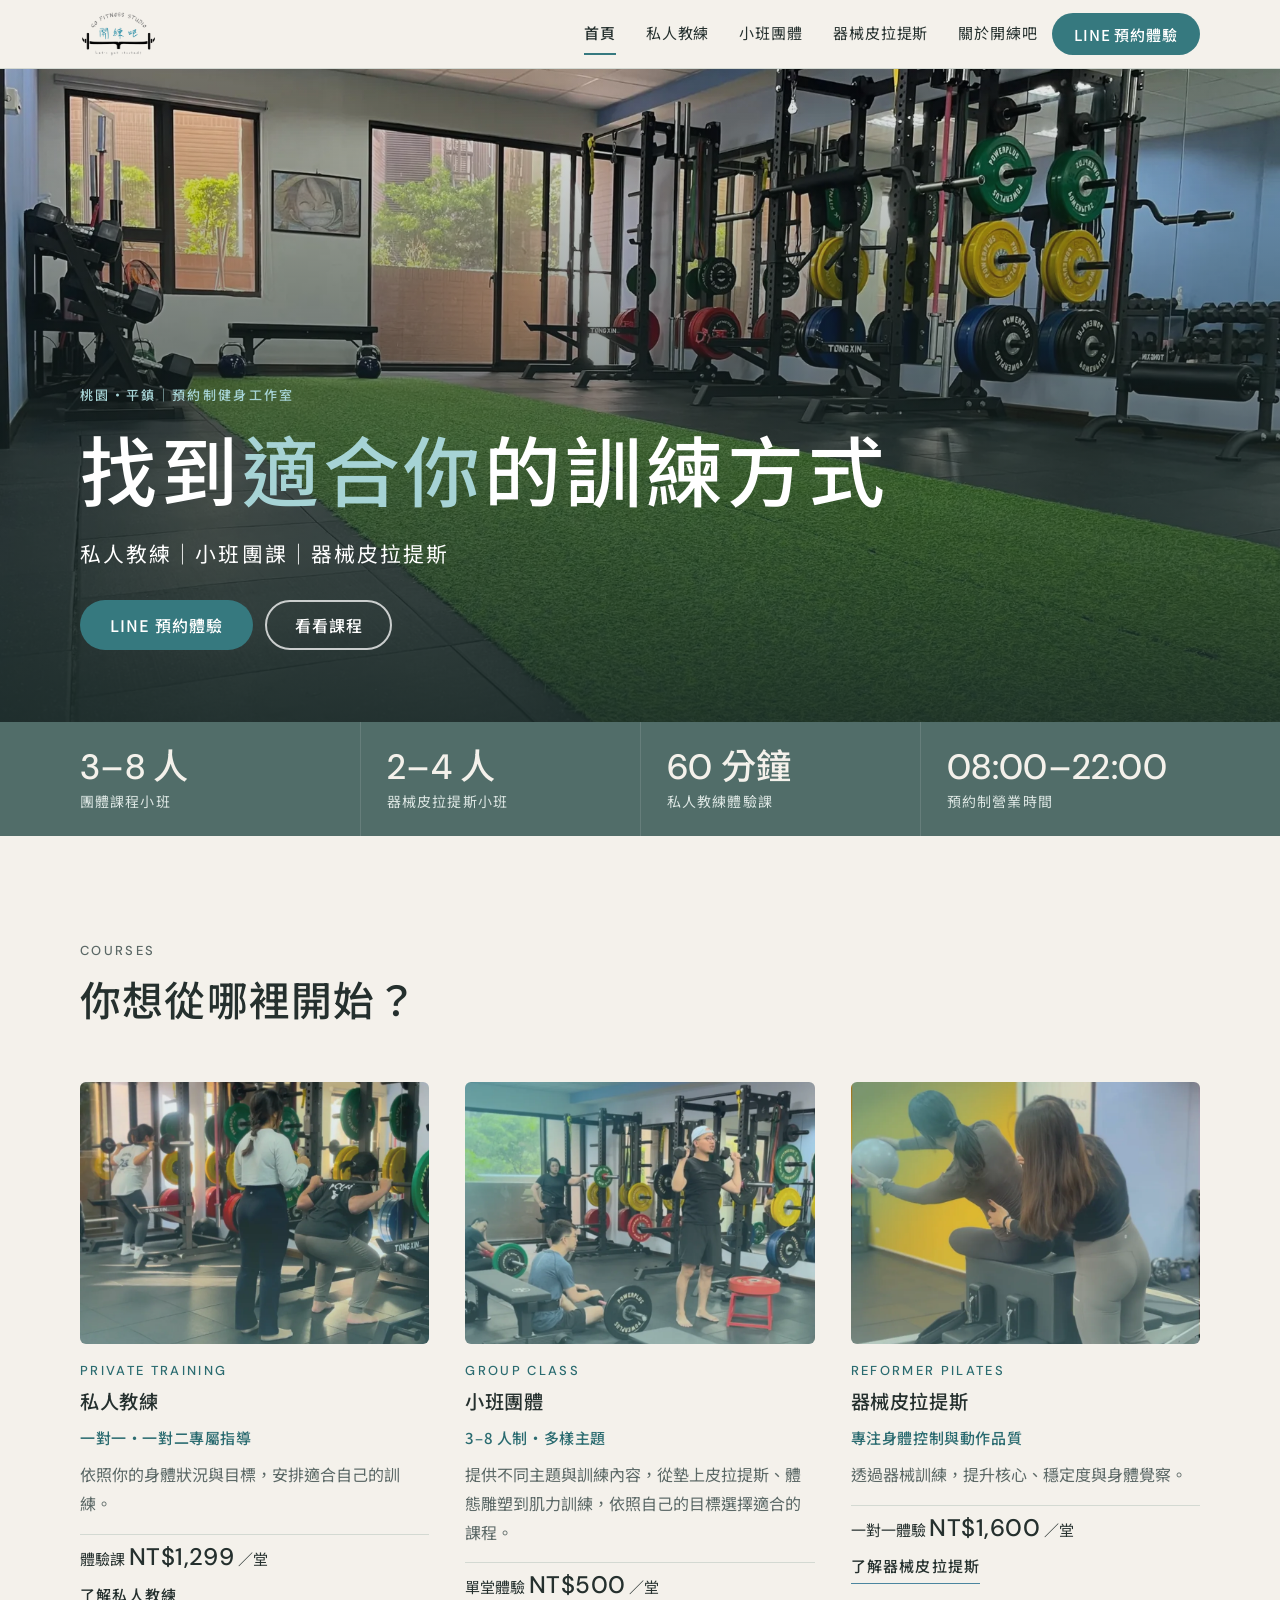
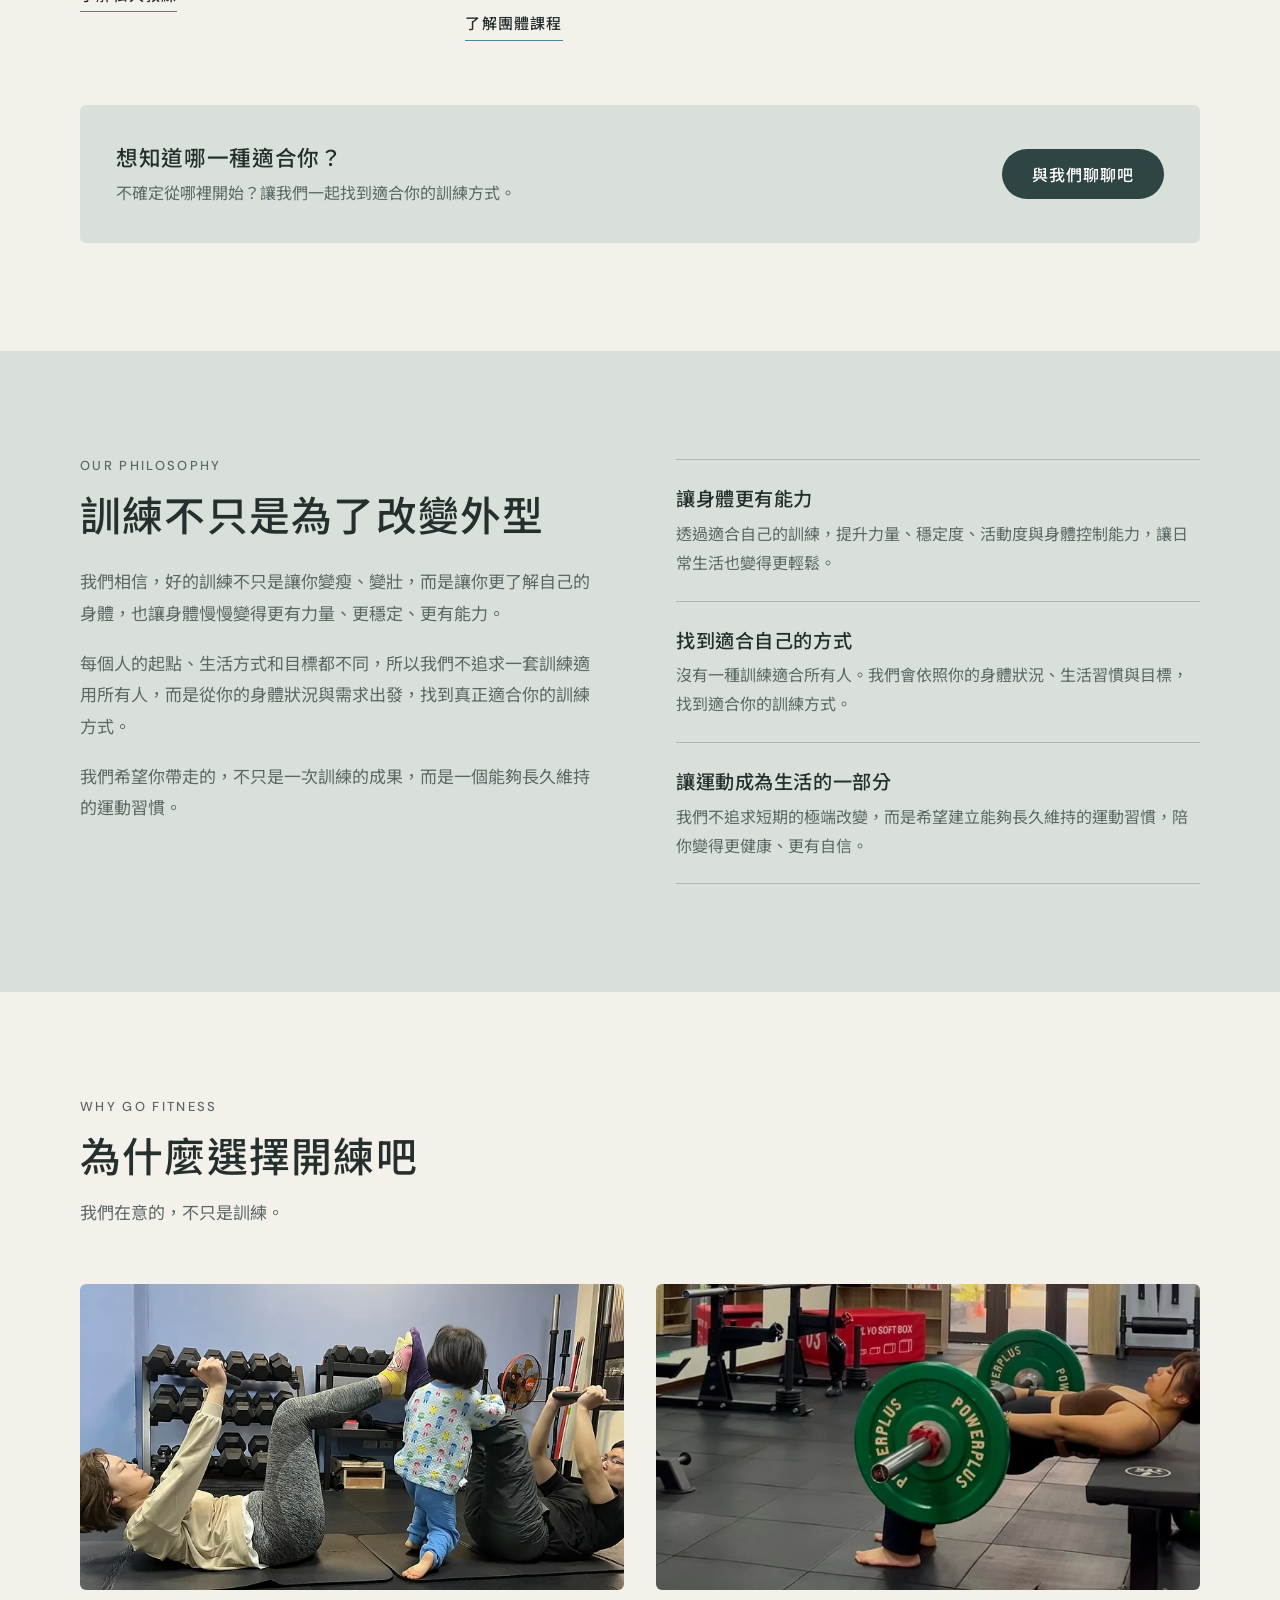
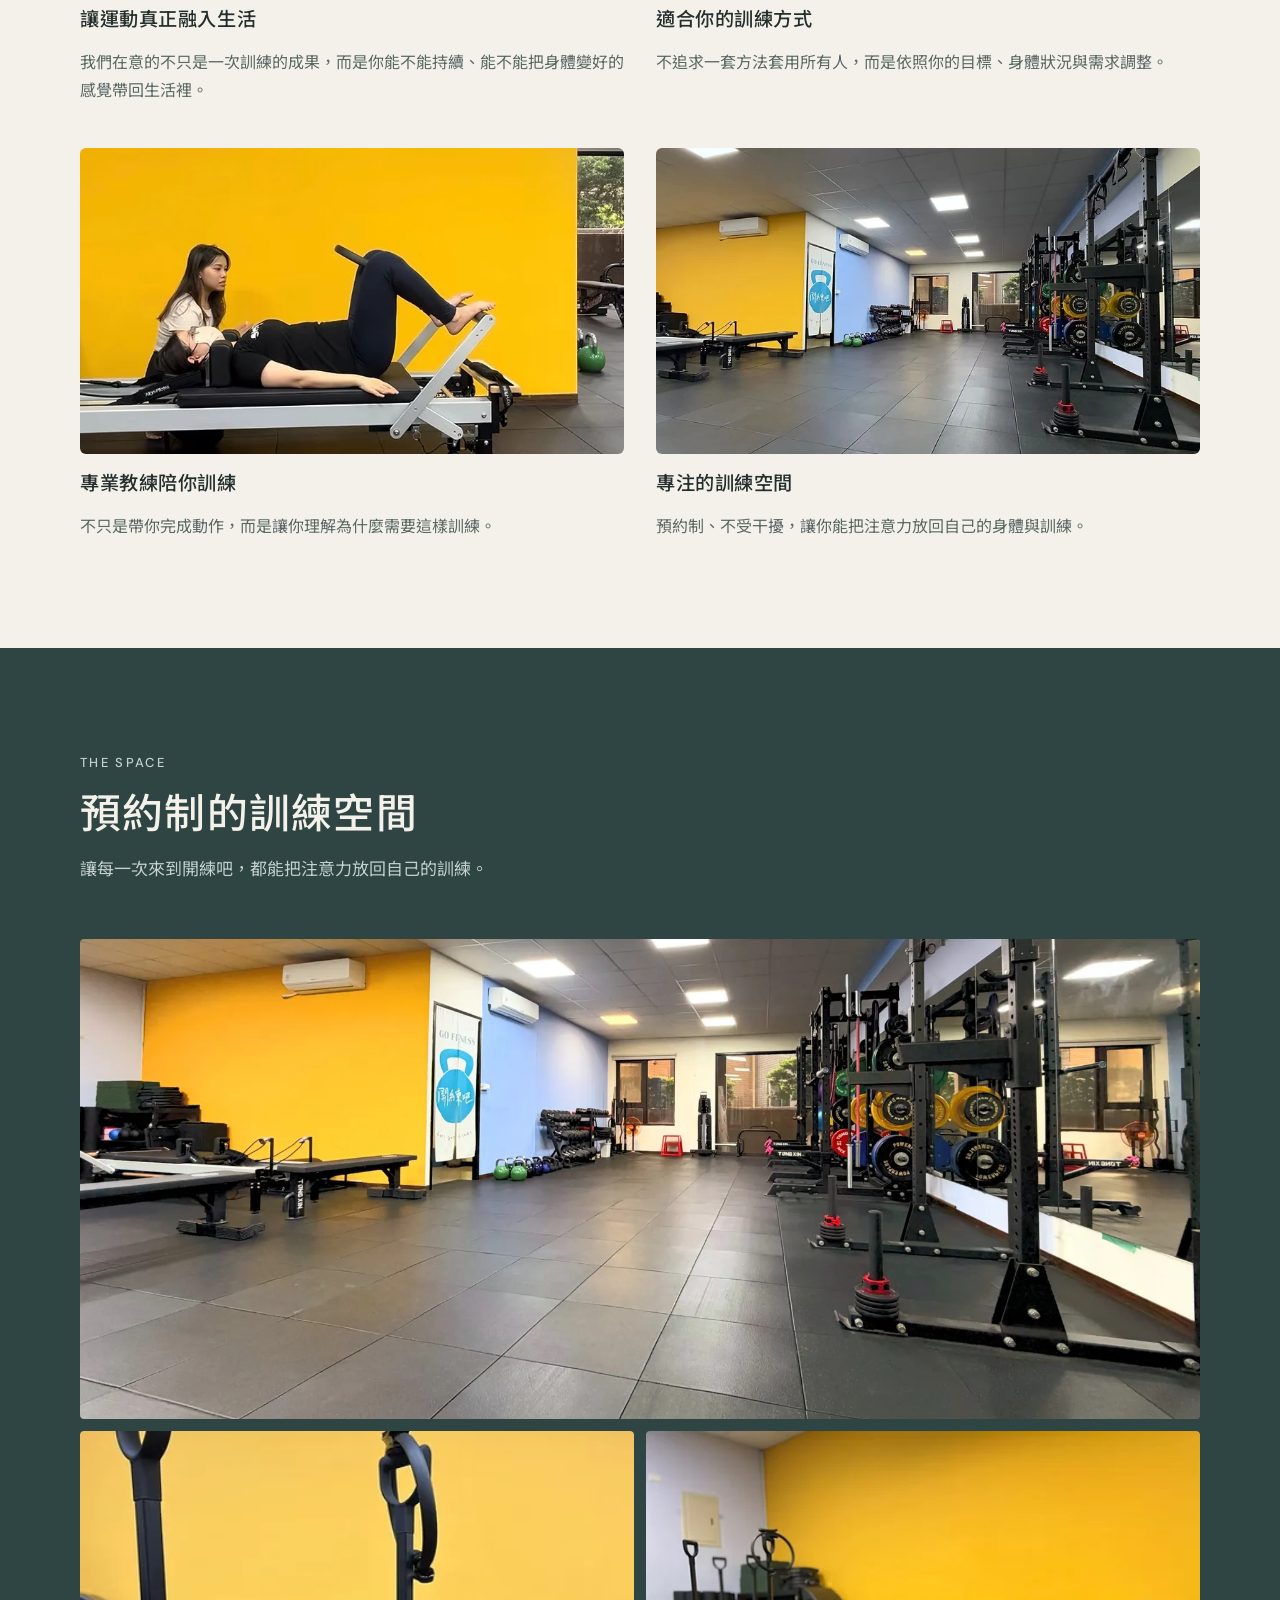
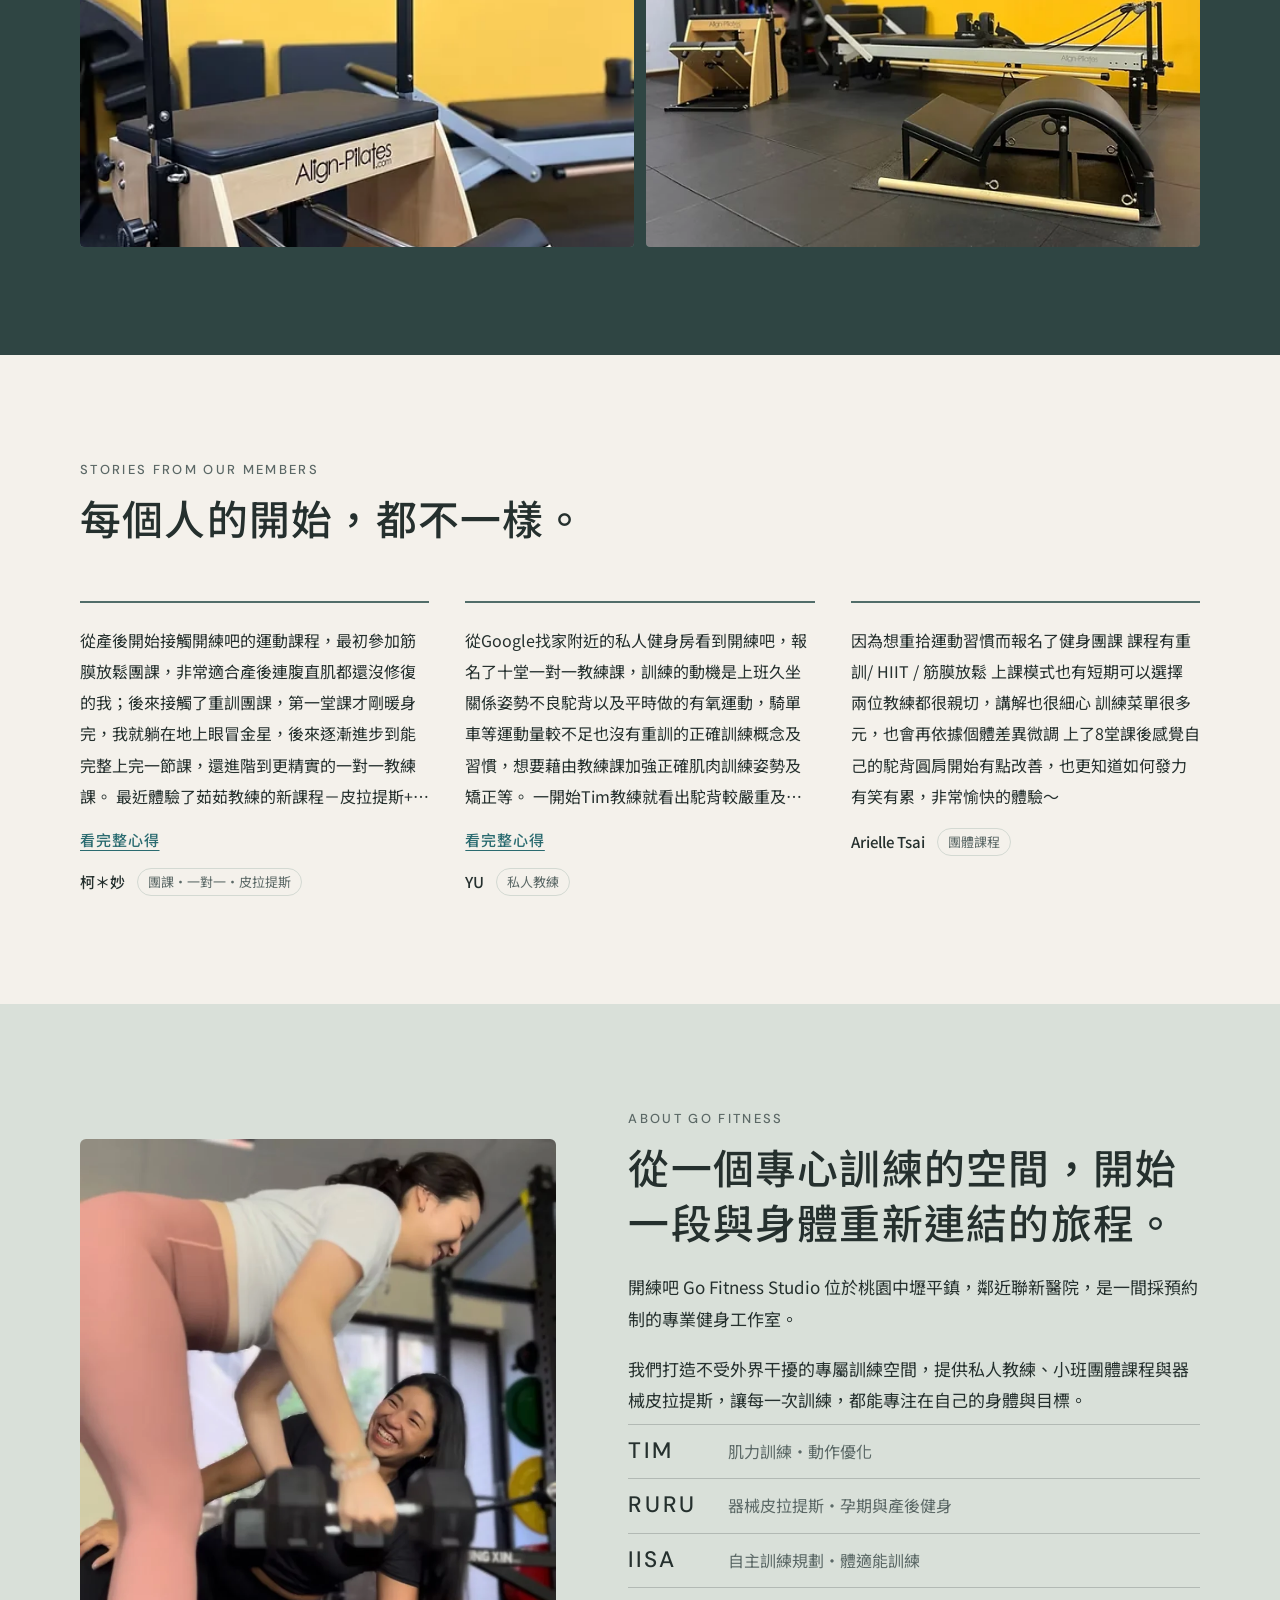
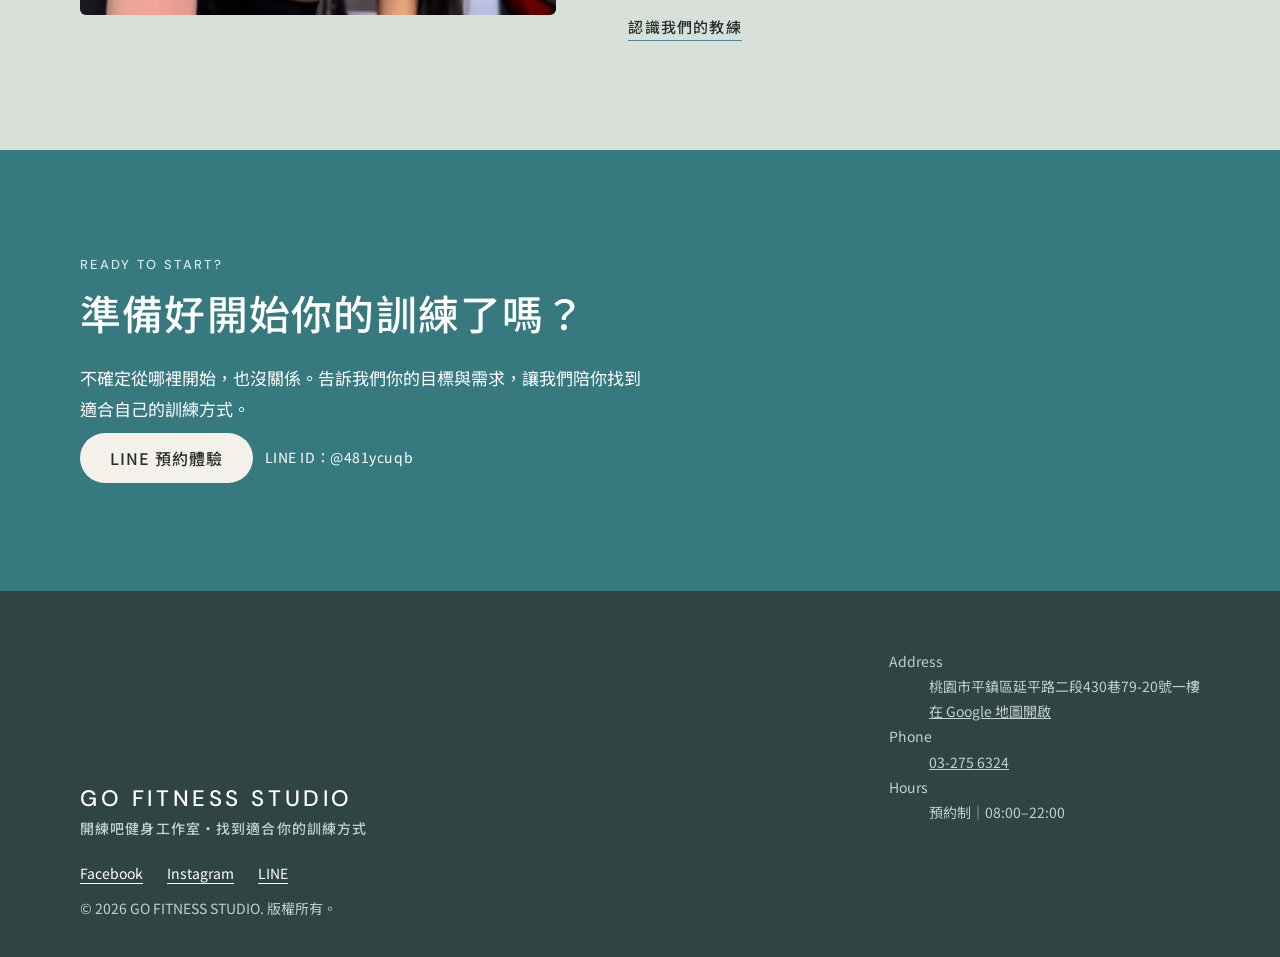
==== index.html @ cd81c331 "Add files via upload" ====
<!doctype html>
<html lang="zh-Hant-TW">
<head>
<meta charset="utf-8">
<meta name="viewport" content="width=device-width, initial-scale=1, viewport-fit=cover">
<script>document.documentElement.classList.add('js');</script>
<title>桃園平鎮健身工作室｜私人教練・小班團課・器械皮拉提斯｜開練吧</title>
<meta name="description" content="開練吧 Go Fitness Studio 位於桃園平鎮，鄰近聯新醫院，提供私人教練、小班團課與器械皮拉提斯。預約制、不受干擾，歡迎預約體驗，找到適合自己的訓練方式。">
<meta name="google-site-verification" content="hM3HOkTRv69-ghPMNqDift4qCiu5x6HmLFyJXaJZGbo" />
<link rel="canonical" href="https://gofitness110.github.io/official-site/">
<meta property="og:url" content="https://gofitness110.github.io/official-site/">
<meta property="og:type" content="website">
<meta property="og:site_name" content="開練吧健身工作室 Go Fitness Studio">
<meta property="og:title" content="桃園平鎮健身工作室｜私人教練・小班團課・器械皮拉提斯｜開練吧">
<meta property="og:description" content="位於桃園平鎮、預約制的健身工作室。私人教練、小班團課與器械皮拉提斯，歡迎預約體驗。">
<meta property="og:image" content="https://gofitness110.github.io/official-site/images/og.jpg">
<meta name="twitter:card" content="summary_large_image">
<link rel="icon" href="images/favicon.png">
<link rel="preconnect" href="https://fonts.googleapis.com">
<link rel="preconnect" href="https://fonts.gstatic.com" crossorigin>
<link rel="stylesheet" href="https://fonts.googleapis.com/css2?family=DM+Sans:wght@400;500&family=Noto+Sans+TC:wght@300;400;500&display=swap">
<script type="application/ld+json">
{
  "@context": "https://schema.org",
  "@type": "ExerciseGym",
  "name": "開練吧健身工作室 Go Fitness Studio",
  "description": "位於桃園平鎮、預約制的健身工作室，提供私人教練、小班團課與器械皮拉提斯。",
  "image": "images/og.jpg",
  "telephone": "+886-3-275-6324",
  "address": {
    "@type": "PostalAddress",
    "streetAddress": "延平路二段430巷79-20號1樓",
    "addressLocality": "平鎮區",
    "addressRegion": "桃園市",
    "addressCountry": "TW"
  },
  "sameAs": [
    "https://www.facebook.com/gofitness110",
    "https://www.instagram.com/gofitness.110",
    "https://lin.ee/pQq4I0h"
  ]
}
</script>
<link rel="stylesheet" href="css/style.css">
</head>
<body>

<header class="site-header">
  <div class="wrap header-in">
    <a class="brand" href="index.html" aria-label="開練吧健身工作室 回到首頁"><img src="images/logo.webp" alt="開練吧健身工作室 Go Fitness Studio" width="420" height="251"></a>
    <nav class="nav" id="site-nav" aria-label="主選單">
      <a href="index.html" aria-current="page">首頁</a>
      <a href="personal-trainer.html">私人教練</a>
      <a href="group-class.html">小班團體</a>
      <a href="pilates.html">器械皮拉提斯</a>
      <a href="about.html">關於開練吧</a>
    </nav>
    <a class="btn btn-teal btn-sm header-cta" href="https://lin.ee/pQq4I0h">LINE 預約體驗</a>
    <button class="menu-btn" type="button" aria-expanded="false" aria-controls="site-nav" aria-label="開啟選單"><span></span></button>
  </div>
</header>

<main id="top">

  <section class="hero" aria-labelledby="hero-title">
    <img class="hero-img" src="images/hero.webp" width="1800" height="1012" fetchpriority="high" alt="開練吧健身工作室的訓練空間：綠色草皮跑道、啞鈴架、深蹲架與彩色槓片">
    <div class="wrap hero-in">
      <p class="label">桃園・平鎮｜預約制健身工作室</p>
      <h1 id="hero-title">找到<mark>適合你</mark>的訓練方式</h1>
      <p class="hero-sub">私人教練｜小班團課｜器械皮拉提斯</p>
      <div class="hero-actions">
        <a class="btn btn-teal" href="https://lin.ee/pQq4I0h">LINE 預約體驗</a>
        <a class="btn btn-ghost" href="#courses">看看課程</a>
      </div>
    </div>
  </section>

  <div class="facts-strip">
    <ul class="wrap facts" aria-label="開練吧一覽">
      <li><b>3–8 人</b><span>團體課程小班</span></li>
      <li><b>2–4 人</b><span>器械皮拉提斯小班</span></li>
      <li><b>60 分鐘</b><span>私人教練體驗課</span></li>
      <li><b>08:00–22:00</b><span>預約制營業時間</span></li>
    </ul>
  </div>

  <section class="band" id="courses" aria-labelledby="courses-title">
    <div class="wrap">
      <div class="sec-head">
        <p class="label">Courses</p>
        <h2 id="courses-title">你想從哪裡開始？</h2>
      </div>
      <div class="courses">

        <article class="course">
          <a class="course-img" href="personal-trainer.html" tabindex="-1" aria-hidden="true"><img src="images/card-pt.webp" width="960" height="727" loading="lazy" decoding="async" alt="教練在一旁看顧學員進行槓鈴深蹲訓練"></a>
          <p class="label">Private Training</p>
          <h3>私人教練</h3>
          <p class="course-lead">一對一・一對二專屬指導</p>
          <p>依照你的身體狀況與目標，安排適合自己的訓練。</p>
          <p class="price">體驗課<strong>NT$1,299</strong>／堂</p>
          <a class="more" href="personal-trainer.html">了解私人教練</a>
        </article>

        <article class="course">
          <a class="course-img" href="group-class.html" tabindex="-1" aria-hidden="true"><img src="images/card-group.webp" width="960" height="727" loading="lazy" decoding="async" alt="團體課程中，教練示範啞鈴肩推，學員在一旁跟著練習"></a>
          <p class="label">Group Class</p>
          <h3>小班團體</h3>
          <p class="course-lead">3–8 人制・多樣主題</p>
          <p>提供不同主題與訓練內容，從墊上皮拉提斯、體態雕塑到肌力訓練，依照自己的目標選擇適合的課程。</p>
          <p class="price">單堂體驗<strong>NT$500</strong>／堂</p>
          <a class="more" href="group-class.html">了解團體課程</a>
        </article>

        <article class="course">
          <a class="course-img" href="pilates.html" tabindex="-1" aria-hidden="true"><img src="images/card-pilates.webp" width="960" height="727" loading="lazy" decoding="async" alt="教練在核心床旁協助學員進行器械皮拉提斯，學員手持小球"></a>
          <p class="label">Reformer Pilates</p>
          <h3>器械皮拉提斯</h3>
          <p class="course-lead">專注身體控制與動作品質</p>
          <p>透過器械訓練，提升核心、穩定度與身體覺察。</p>
          <p class="price">一對一體驗<strong>NT$1,600</strong>／堂</p>
          <a class="more" href="pilates.html">了解器械皮拉提斯</a>
        </article>

      </div>

      <div class="helper">
        <div class="h-text">
          <h3>想知道哪一種適合你？</h3>
          <p>不確定從哪裡開始？讓我們一起找到適合你的訓練方式。</p>
        </div>
        <a class="btn btn-ink" href="https://lin.ee/pQq4I0h">與我們聊聊吧</a>
      </div>
    </div>
  </section>

  <section class="band tint" id="philosophy" aria-labelledby="philo-title">
    <div class="wrap philo">
      <div class="sec-head" style="margin-bottom:0">
        <p class="label">Our Philosophy</p>
        <h2 id="philo-title">訓練不只是為了改變外型</h2>
        <div class="copy" style="margin-top:10px">
          <p>我們相信，好的訓練不只是讓你變瘦、變壯，而是讓你更了解自己的身體，也讓身體慢慢變得更有力量、更穩定、更有能力。</p>
          <p>每個人的起點、生活方式和目標都不同，所以我們不追求一套訓練適用所有人，而是從你的身體狀況與需求出發，找到真正適合你的訓練方式。</p>
          <p>我們希望你帶走的，不只是一次訓練的成果，而是一個能夠長久維持的運動習慣。</p>
        </div>
      </div>
      <ul class="pillars">
        <li>
          <h3>讓身體更有能力</h3>
          <p>透過適合自己的訓練，提升力量、穩定度、活動度與身體控制能力，讓日常生活也變得更輕鬆。</p>
        </li>
        <li>
          <h3>找到適合自己的方式</h3>
          <p>沒有一種訓練適合所有人。我們會依照你的身體狀況、生活習慣與目標，找到適合你的訓練方式。</p>
        </li>
        <li>
          <h3>讓運動成為生活的一部分</h3>
          <p>我們不追求短期的極端改變，而是希望建立能夠長久維持的運動習慣，陪你變得更健康、更有自信。</p>
        </li>
      </ul>
    </div>
  </section>

  <section class="band" aria-labelledby="why-title">
    <div class="wrap">
      <div class="sec-head">
        <p class="label">Why Go Fitness</p>
        <h2 id="why-title">為什麼選擇開練吧</h2>
        <p>我們在意的，不只是訓練。</p>
      </div>
      <div class="why">
        <figure>
          <img src="images/why-family.webp" width="922" height="432" loading="lazy" decoding="async" alt="家長帶著小孩一起在墊上做核心訓練">
          <h3>讓運動真正融入生活</h3>
          <p>我們在意的不只是一次訓練的成果，而是你能不能持續、能不能把身體變好的感覺帶回生活裡。</p>
        </figure>
        <figure>
          <img src="images/why-hipthrust.webp" width="922" height="432" loading="lazy" decoding="async" alt="學員在長凳上進行槓鈴臀推訓練">
          <h3>適合你的訓練方式</h3>
          <p>不追求一套方法套用所有人，而是依照你的目標、身體狀況與需求調整。</p>
        </figure>
        <figure>
          <img src="images/why-reformer.webp" width="922" height="432" loading="lazy" decoding="async" alt="教練指導學員在皮拉提斯核心床上訓練">
          <h3>專業教練陪你訓練</h3>
          <p>不只是帶你完成動作，而是讓你理解為什麼需要這樣訓練。</p>
        </figure>
        <figure>
          <img src="images/why-space.webp" width="922" height="432" loading="lazy" decoding="async" alt="開練吧寬敞的訓練空間，牆面為黃色與藍色，右側是深蹲架">
          <h3>專注的訓練空間</h3>
          <p>預約制、不受干擾，讓你能把注意力放回自己的身體與訓練。</p>
        </figure>
      </div>
    </div>
  </section>

  <section class="band on-dark" id="space" aria-labelledby="space-title">
    <div class="wrap">
      <div class="sec-head">
        <p class="label">The Space</p>
        <h2 id="space-title">預約制的訓練空間</h2>
        <p>讓每一次來到開練吧，都能把注意力放回自己的訓練。</p>
      </div>
      <div class="gallery">
        <figure class="g-turf"><img src="images/space-wide.webp" width="1800" height="900" loading="lazy" decoding="async" alt="訓練空間全景：黃色與藍色牆面、器械皮拉提斯區與深蹲架"></figure>
        <figure class="g-chair"><img src="images/gal-chair.webp" width="492" height="656" loading="lazy" decoding="async" alt="Align-Pilates 平衡椅"></figure>
        <figure class="g-equip"><img src="images/gal-equip.webp" width="643" height="482" loading="lazy" decoding="async" alt="器械皮拉提斯區的核心床、平衡椅與脊椎調整器"></figure>
      </div>
    </div>
  </section>

  <section class="band" id="stories" aria-labelledby="stories-title">
    <div class="wrap">
      <div class="sec-head">
        <p class="label">Stories From Our Members</p>
        <h2 id="stories-title">每個人的開始，都不一樣。</h2>
      </div>
      <div class="quotes">
        <blockquote class="quote is-clamped" style="margin:0">
          <p>從產後開始接觸開練吧的運動課程，最初參加筋膜放鬆團課，非常適合產後連腹直肌都還沒修復的我；後來接觸了重訓團課，第一堂課才剛暖身完，我就躺在地上眼冒金星，後來逐漸進步到能完整上完一節課，還進階到更精實的一對一教練課。 最近體驗了茹茹教練的新課程－皮拉提斯+核心床，相較於重訓，皮拉提斯課程中更專注在呼吸與精雕每次肌肉做動的平衡控制。每個動作都在感受、協調身體的每一個部位，腦子很忙，忙著接收身體各種不同訊號。因為沒有負重，上完課後身體也很輕鬆。雖然當天晚上還是痠痛哈哈。 一直以來都很喜歡茹茹教練溫柔激勵的上課方式，適時地依據學員的身體狀況微調課程內容，換個方式喚醒要訓練的肌肉，每次上課後雖然都好累，但有滿滿突破自我的成就感。</p>
          <button class="quote-more" type="button" aria-expanded="false">看完整心得</button>
          <footer><b>柯＊妙</b><span class="tag">團課・一對一・皮拉提斯</span></footer>
        </blockquote>
        <blockquote class="quote is-clamped" style="margin:0">
          <p>從Google找家附近的私人健身房看到開練吧，報名了十堂一對一教練課，訓練的動機是上班久坐關係姿勢不良駝背以及平時做的有氧運動，騎單車等運動量較不足也沒有重訓的正確訓練概念及習慣，想要藉由教練課加強正確肌肉訓練姿勢及矯正等。 一開始Tim教練就看出駝背較嚴重及沒有正確使用到腹部呼吸等情況，並細心提出調整方式，目前自己會有意識調整並且改善許多，如果一開始沒有抓到正確的訓練姿勢，教練也會用別的方式、說明、或調整角度讓自己更好理解錯誤的原因進而有效調整。目前的訓練情況及體能等也有逐漸改善，如果有個人想要加強訓練或是想調整自己不足的部分也可以和教練討論一對一課程內容。 環境上面也很寬敞，小班最多8人同個時段也不會有太多人員在同一環境，同樣社恐或是想要短期間加強訓練正確的姿勢、方式改善體能、肌肉耐力等也推薦上一對一教練課</p>
          <button class="quote-more" type="button" aria-expanded="false">看完整心得</button>
          <footer><b>YU</b><span class="tag">私人教練</span></footer>
        </blockquote>
        <blockquote class="quote" style="margin:0">
          <p>因為想重拾運動習慣而報名了健身團課 課程有重訓/ HIIT / 筋膜放鬆 上課模式也有短期可以選擇 兩位教練都很親切，講解也很細心 訓練菜單很多元，也會再依據個體差異微調 上了8堂課後感覺自己的駝背圓肩開始有點改善，也更知道如何發力 有笑有累，非常愉快的體驗～</p>
          <footer><b>Arielle Tsai</b><span class="tag">團體課程</span></footer>
        </blockquote>
      </div>
    </div>
  </section>

  <section class="band tint" id="about" aria-labelledby="about-title">
    <div class="wrap about">
      <img class="about-img" src="images/about-coach.webp" width="856" height="856" loading="lazy" decoding="async" alt="教練在一旁陪伴學員進行啞鈴划船訓練，兩人都帶著笑容">
      <div>
        <div class="sec-head" style="margin-bottom:22px">
          <p class="label">About Go Fitness</p>
          <h2 id="about-title">從一個專心訓練的空間，開始一段與身體重新連結的旅程。</h2>
        </div>
        <div class="copy">
          <p>開練吧 Go Fitness Studio 位於桃園中壢平鎮，鄰近聯新醫院，是一間採預約制的專業健身工作室。</p>
          <p>我們打造不受外界干擾的專屬訓練空間，提供私人教練、小班團體課程與器械皮拉提斯，讓每一次訓練，都能專注在自己的身體與目標。</p>
        </div>
        <ul class="coaches" aria-label="教練團隊">
          <li><b>TIM</b><span>肌力訓練・動作優化</span></li>
          <li><b>RURU</b><span>器械皮拉提斯・孕期與產後健身</span></li>
          <li><b>IISA</b><span>自主訓練規劃・體適能訓練</span></li>
        </ul>
        <p style="margin-top:22px"><a class="more" href="about.html#coaches">認識我們的教練</a></p>
      </div>
    </div>
  </section>

  <section class="band cta-band" id="contact" aria-labelledby="cta-title">
    <div class="wrap cta">
      <div>
        <div class="sec-head" style="margin-bottom:22px">
          <p class="label">Ready to Start?</p>
          <h2 id="cta-title">準備好開始你的訓練了嗎？</h2>
        </div>
        <div class="copy">
          <p>不確定從哪裡開始，也沒關係。告訴我們你的目標與需求，讓我們陪你找到適合自己的訓練方式。</p>
        </div>
        <div class="cta-actions">
          <a class="btn btn-cream" href="https://lin.ee/pQq4I0h">LINE 預約體驗</a>
          <span class="line-id">LINE ID：@481ycuqb</span>
        </div>
      </div>
    </div>
  </section>

</main>

<footer class="site-footer">
  <div class="wrap foot">
    <div>
      <p class="foot-name">GO FITNESS STUDIO<small>開練吧健身工作室・找到適合你的訓練方式</small></p>
    </div>
    <dl class="foot-info">
      <div><dt>Address</dt><dd>桃園市平鎮區延平路二段430巷79-20號一樓<br><a href="https://www.google.com/maps/search/?api=1&amp;query=%E6%A1%83%E5%9C%92%E5%B8%82%E5%B9%B3%E9%8E%AE%E5%8D%80%E5%BB%B6%E5%B9%B3%E8%B7%AF%E4%BA%8C%E6%AE%B5430%E5%B7%B779-20%E8%99%9F" target="_blank" rel="noopener">在 Google 地圖開啟</a></dd></div>
      <div><dt>Phone</dt><dd><a href="tel:+886032756324">03-275 6324</a></dd></div>
      <div><dt>Hours</dt><dd>預約制｜08:00–22:00</dd></div>
    </dl>
    <div>
      <p class="social"><a href="https://www.facebook.com/gofitness110">Facebook</a><a href="https://www.instagram.com/gofitness.110">Instagram</a><a href="https://lin.ee/pQq4I0h">LINE</a></p>
      <p style="margin-top:10px">© 2026 GO FITNESS STUDIO. 版權所有。</p>
    </div>
  </div>
</footer>

<div class="dock" aria-label="快速預約">
  <a class="btn btn-teal" href="https://lin.ee/pQq4I0h">LINE 預約體驗</a>
  <a class="btn btn-outline" href="tel:+886032756324">撥打電話</a>
</div>

<script>
(function () {
  var btn = document.querySelector('.menu-btn');
  var nav = document.getElementById('site-nav');
  if (btn && nav) {
    btn.addEventListener('click', function () {
      var open = nav.classList.toggle('open');
      btn.setAttribute('aria-expanded', open ? 'true' : 'false');
      btn.setAttribute('aria-label', open ? '關閉選單' : '開啟選單');
    });
    nav.addEventListener('click', function (e) {
      if (e.target.tagName === 'A') {
        nav.classList.remove('open');
        btn.setAttribute('aria-expanded', 'false');
        btn.setAttribute('aria-label', '開啟選單');
      }
    });
  }
  var more = document.querySelectorAll('.quote-more');
  for (var i = 0; i < more.length; i++) {
    more[i].addEventListener('click', function () {
      var q = this.closest('.quote');
      var clamped = q.classList.toggle('is-clamped');
      this.textContent = clamped ? '看完整心得' : '收合';
      this.setAttribute('aria-expanded', clamped ? 'false' : 'true');
    });
  }
})();
</script>
</body>
</html>
---- css/style.css ----
/* Layout concept: mobile-first stack of full-width bands in the studio's brand palette (cream, sage, deep
   green-grey, teal, blue). Teal is the one action colour (buttons, final call-to-action band); type stays light
   (400-500) so the page reads calm and welcoming rather than like a traditional gym. */
:root{
  --ink:#25302e;
  --muted:#5b6866;
  --line:#d3d9d2;
  --paper:#f4f1eb;
  --tint:#d9e0d9;
  --deep:#516d69;
  --deep-dark:#2f4543;
  --teal:#36797f;
  --teal-hover:#2c686d;
  --teal-text:#2a6b70;
  --teal-soft:#a6d3d5;
  --blue:#4b859f;
  --sage:#929f9d;
  --on-dark:#f4f1eb;
  --on-dark-muted:#c3d0cd;
  --font-body:"Noto Sans TC","PingFang TC","Microsoft JhengHei",system-ui,sans-serif;
  --font-label:"DM Sans","Noto Sans TC","PingFang TC",system-ui,sans-serif;
  --gutter-l:max(20px,env(safe-area-inset-left,0px));
  --gutter-r:max(20px,env(safe-area-inset-right,0px));
  color-scheme:light;
}
*{box-sizing:border-box}
html{scroll-behavior:smooth;scroll-padding-top:76px;-webkit-text-size-adjust:100%}
body{margin:0;background:var(--paper);color:var(--ink);font:400 17px/1.85 var(--font-body);padding-bottom:84px}
body::before{content:"";position:fixed;inset:0 0 auto;height:env(safe-area-inset-top,0px);z-index:40;background:var(--paper)}
img{display:block;max-width:100%;height:auto}
a{color:inherit}
h1,h2,h3,p,ul,ol,figure{margin:0}
ul,ol{padding:0;list-style:none}
:focus-visible{outline:3px solid var(--teal);outline-offset:3px}
.on-dark :focus-visible,.hero :focus-visible,.cta-band :focus-visible{outline-color:var(--teal-soft)}
.cta-band :focus-visible{outline-color:var(--paper)}

.wrap{width:100%;max-width:1160px;margin-inline:auto;padding-left:var(--gutter-l);padding-right:var(--gutter-r)}
.band{padding-block:clamp(60px,9vw,108px)}
.on-dark{background:var(--deep-dark);color:var(--on-dark)}
.tint{background:var(--tint)}

.label{font:500 13px/1 var(--font-label);letter-spacing:.18em;text-transform:uppercase;color:var(--teal-text)}
.on-dark .label,.hero .label{color:var(--teal-soft)}
h2{font-size:clamp(1.65rem,4.6vw,2.55rem);line-height:1.35;font-weight:500;letter-spacing:.03em;text-wrap:balance}
h3{font-size:1.2rem;line-height:1.5;font-weight:500;letter-spacing:.03em}
.sec-head{display:grid;gap:14px;margin-bottom:clamp(32px,5vw,56px)}
.sec-head p{color:var(--muted);max-width:36em}
.on-dark .sec-head p{color:var(--on-dark-muted)}
.copy{display:grid;gap:1.1em;max-width:36em}

.btn{display:inline-flex;align-items:center;justify-content:center;gap:.5em;min-height:50px;padding:0 28px;border-radius:999px;border:2px solid transparent;font:500 16px/1 var(--font-body);letter-spacing:.06em;text-decoration:none;white-space:nowrap;cursor:pointer;transition:background-color .2s,color .2s,border-color .2s}
.btn-teal{background:var(--teal);color:#fff}
.btn-teal:hover{background:var(--teal-hover)}
.btn-cream{background:var(--paper);color:var(--ink)}
.btn-cream:hover{background:#fff}
.btn-ink{background:var(--deep-dark);color:#fff}
.btn-ink:hover{background:var(--ink)}
.btn-ghost{border-color:rgba(255,255,255,.75);color:#fff}
.btn-ghost:hover{background:rgba(255,255,255,.14)}
.btn-outline{border-color:var(--ink);color:var(--ink)}
.btn-outline:hover{background:var(--ink);color:#fff}
.btn-sm{min-height:42px;padding:0 20px;font-size:15px}

/* header */
.site-header{position:sticky;top:env(safe-area-inset-top,0px);z-index:30;background:rgba(244,241,235,.97);border-bottom:1px solid var(--line)}
.header-in{display:flex;align-items:center;gap:14px;min-height:68px}
.brand{display:block;line-height:0}
.brand img{height:46px;width:auto}
.nav{display:flex;align-items:center;gap:30px;margin-left:auto}
.nav a{font-size:15px;font-weight:400;letter-spacing:.06em;text-decoration:none;padding:6px 0;border-bottom:2px solid transparent}
.nav a:hover{border-bottom-color:var(--blue)}
.nav a[aria-current="page"]{border-bottom-color:var(--teal);font-weight:500}
.menu-btn{display:none;width:44px;height:44px;border:0;background:none;padding:0;cursor:pointer;place-items:center;color:var(--ink)}
.menu-btn span,.menu-btn span::before,.menu-btn span::after{display:block;width:22px;height:2px;background:currentColor;content:"";position:relative;transition:transform .2s,background-color .2s}
.menu-btn span::before{position:absolute;top:-7px}
.menu-btn span::after{position:absolute;top:7px}
.menu-btn[aria-expanded="true"] span{background:transparent}
.menu-btn[aria-expanded="true"] span::before{top:0;transform:rotate(45deg)}
.menu-btn[aria-expanded="true"] span::after{top:0;transform:rotate(-45deg)}

/* hero */
.hero{position:relative;isolation:isolate;display:flex;align-items:flex-end;background:var(--deep-dark);color:#fff;overflow:hidden}
.hero-img{position:absolute;inset:0;width:100%;height:100%;object-fit:cover;object-position:50% 55%;z-index:-2}
.hero::after{content:"";position:absolute;inset:0;z-index:-1;background:linear-gradient(to top,rgba(26,42,40,.9) 0%,rgba(26,42,40,.6) 42%,rgba(26,42,40,.08) 100%)}
.hero-in{padding-top:clamp(190px,34vw,320px);padding-bottom:clamp(40px,6vw,72px);display:grid;gap:18px;justify-items:start}
.hero h1{font-size:clamp(2.6rem,8.4vw,4.8rem);line-height:1.25;font-weight:500;letter-spacing:.05em;max-width:12em;text-wrap:balance}
.hero h1 mark{background:none;color:var(--teal-soft)}
.hero-sub{font-size:clamp(1.05rem,2.6vw,1.3rem);font-weight:400;letter-spacing:.1em}
.hero-actions{display:flex;flex-wrap:wrap;gap:12px;margin-top:10px}

/* facts strip */
.facts-strip{background:var(--deep);color:var(--on-dark)}
.facts{display:grid;grid-template-columns:repeat(2,minmax(0,1fr))}
.facts li{padding:22px 0 20px;display:grid;gap:4px;border-top:1px solid rgba(255,255,255,.12)}
.facts li:nth-child(-n+2){border-top:0}
.facts li:nth-child(even){padding-left:20px;border-left:1px solid rgba(255,255,255,.12)}
.facts b{font:500 clamp(1.4rem,5vw,2.2rem)/1.1 var(--font-label);letter-spacing:.01em;color:var(--on-dark);font-variant-numeric:tabular-nums;white-space:nowrap}
.facts span{font-size:14px;line-height:1.5;color:#dce6e3;letter-spacing:.08em}

/* courses */
.courses{display:grid;gap:44px}
.course{display:grid;align-content:start;gap:10px}
.course-img{display:block;overflow:hidden;border-radius:6px;margin-bottom:10px;background:var(--tint)}
.course-img img{width:100%;aspect-ratio:4/3;object-fit:cover;transition:transform .5s ease}
.course-img:hover img{transform:scale(1.04)}
.course-lead{font-weight:500;color:var(--teal-text);letter-spacing:.04em;font-size:15px;line-height:1.6}
.course p:not(.course-lead):not(.label):not(.price){color:var(--muted);font-size:16px;line-height:1.8}
.price{font-size:15px;line-height:1.6;padding-top:10px;margin-top:6px;border-top:1px solid var(--line)}
.price strong{font:500 1.5rem/1 var(--font-label);letter-spacing:.02em;margin:0 .15em;font-variant-numeric:tabular-nums}
.more{justify-self:start;font-weight:500;font-size:15px;letter-spacing:.08em;text-decoration:none;border-bottom:1px solid var(--blue);padding-bottom:3px}
.more:hover{background:var(--tint)}
.helper{margin-top:clamp(40px,6vw,64px);display:grid;gap:18px;justify-items:start;padding:clamp(24px,4vw,36px);background:var(--tint);border-radius:6px}
.helper h3{font-size:1.35rem}
.helper p{color:var(--muted);font-size:16px}

/* philosophy */
.philo{display:grid;gap:44px}
.pillars{display:grid}
.pillars li{display:grid;gap:6px;padding-block:24px;border-top:1px solid rgba(37,48,46,.22)}
.pillars li:last-child{border-bottom:1px solid rgba(37,48,46,.22)}
.pillars p{font-size:16px;color:var(--muted);line-height:1.8}

/* why */
.why{display:grid;gap:40px}
.why figure{display:grid;gap:14px;align-content:start}
.why img{width:100%;aspect-ratio:16/9;object-fit:cover;border-radius:6px}
.why p{font-size:16px;color:var(--muted);line-height:1.8}

/* space gallery */
.gallery{display:grid;grid-template-columns:repeat(2,minmax(0,1fr));gap:10px}
.gallery img{width:100%;height:100%;object-fit:cover;border-radius:4px}
.gallery .g-turf{grid-column:span 2;aspect-ratio:16/9}
.gallery .g-chair,.gallery .g-equip{aspect-ratio:3/4}
.gallery figure{overflow:hidden;border-radius:4px;background:var(--deep)}

/* testimonials */
.quotes{display:grid;gap:28px}
.quote{display:grid;align-content:start;gap:16px;padding-top:22px;border-top:2px solid var(--deep)}
.quote p{font-size:16px;line-height:1.95}
.js .quote.is-clamped p{display:-webkit-box;-webkit-box-orient:vertical;-webkit-line-clamp:6;line-clamp:6;overflow:hidden}
.quote-more{display:none;justify-self:start;border:0;background:none;padding:0;font:500 15px/1.6 var(--font-body);letter-spacing:.06em;color:var(--teal-text);cursor:pointer;text-decoration:underline;text-underline-offset:4px}
.js .quote-more{display:inline-block}
.quote footer{display:flex;flex-wrap:wrap;align-items:center;gap:8px 12px;font-size:14px;color:var(--muted)}
.quote footer b{font-weight:500;color:var(--ink);font-size:15px}
.tag{display:inline-block;padding:2px 10px;border:1px solid var(--line);border-radius:999px;font-size:13px;line-height:1.7}

/* about */
.about{display:grid;gap:36px;align-items:center}
.about-img{border-radius:6px;width:100%;aspect-ratio:1/1;object-fit:cover}
.coaches{display:grid;margin-top:8px}
.coaches li{display:grid;grid-template-columns:5.5rem minmax(0,1fr);align-items:baseline;gap:12px;padding-block:14px;border-top:1px solid rgba(37,48,46,.22)}
.coaches li:last-child{border-bottom:1px solid rgba(37,48,46,.22)}
.coaches b{font:500 1.4rem/1 var(--font-label);letter-spacing:.12em}
.coaches span{font-size:16px;color:var(--muted);line-height:1.6}

/* final CTA */
.cta-band{background:var(--teal);color:#fff}
.cta-band .label{color:#d5ebe9}
.cta{display:grid;gap:36px;align-items:center}
.cta .copy p{font-size:17px}
.cta-actions{display:flex;flex-wrap:wrap;gap:12px;align-items:center;margin-top:8px}
.line-id{font-size:14px;letter-spacing:.04em}
.info{display:grid;gap:18px;padding:clamp(24px,4vw,36px);background:var(--paper);color:var(--ink);border-radius:6px;font-size:16px;line-height:1.7}
.info dt{font:500 13px/1 var(--font-label);letter-spacing:.18em;color:var(--teal-text);text-transform:uppercase;margin-bottom:6px}
.info dd{margin:0}
.info dl{display:grid;gap:18px;margin:0}
.info a.text-link{font-weight:500;text-underline-offset:4px}

/* footer */
.site-footer{background:var(--deep-dark);color:var(--on-dark-muted);padding-block:44px 36px;font-size:14px;line-height:1.8}
.foot{display:grid;gap:22px}
.foot-name{font:500 1.4rem/1.2 var(--font-label);letter-spacing:.16em;color:#fff}
.foot-name small{display:block;font:500 14px/1.6 var(--font-body);letter-spacing:.08em;color:var(--on-dark-muted);margin-top:4px}
.social{display:flex;flex-wrap:wrap;gap:8px 24px}
.social a{color:#fff;text-underline-offset:4px}

/* mobile dock */
.dock{position:fixed;left:0;right:0;bottom:0;z-index:35;display:grid;grid-template-columns:1.4fr 1fr;gap:10px;padding:10px var(--gutter-r) calc(10px + env(safe-area-inset-bottom,0px)) var(--gutter-l);background:rgba(244,241,235,.97);border-top:1px solid var(--line)}
.dock .btn{min-height:48px;padding:0 12px}

/* ---- inner pages (private trainer etc.) ---- */
.split{display:grid;gap:36px;align-items:center}
.split-img{width:100%;aspect-ratio:4/5;object-fit:cover;border-radius:6px}
.fit li{display:grid;gap:4px;padding-block:20px;border-top:1px solid rgba(37,48,46,.22)}
.fit li:last-child{border-bottom:1px solid rgba(37,48,46,.22)}
.fit p{font-size:16px;color:var(--muted);line-height:1.8}
.basics,.steps{display:grid;gap:0}
.basics li,.steps li{display:grid;gap:6px;align-content:start;padding-block:22px;border-top:1px solid rgba(37,48,46,.22)}
.basics li:last-child,.steps li:last-child{border-bottom:1px solid rgba(37,48,46,.22)}
.basics p,.steps p{font-size:16px;color:var(--muted);line-height:1.8}
.num{font:500 1.5rem/1 var(--font-label);letter-spacing:.06em;color:var(--teal-text);font-variant-numeric:tabular-nums}
.pillars.two{gap:0}
.moments{display:grid;grid-template-columns:repeat(2,minmax(0,1fr));gap:10px}
.moments figure{overflow:hidden;border-radius:4px;background:var(--deep)}
.moments img{width:100%;height:100%;object-fit:cover}
.moments figure:first-child{grid-column:span 2;aspect-ratio:16/10}
.moments figure:not(:first-child){aspect-ratio:3/4}
.plans{display:grid;gap:16px}
.plan .num{margin-bottom:2px}
.plan .badge+.num{margin-top:0}
.plan{position:relative;display:grid;align-content:start;gap:8px;padding:28px 24px 26px;background:#fbf9f5;border:1px solid var(--line);border-radius:6px}
.plan.is-pick{border:2px solid var(--teal);padding:27px 23px 25px}
.plan .badge{justify-self:start;margin-bottom:4px;padding:3px 12px;border-radius:999px;background:var(--teal);color:#fff;font-size:13px;line-height:1.7;letter-spacing:.06em}
.plan h3{font-size:1.15rem}
.plan .plan-price{font:500 2.1rem/1.1 var(--font-label);letter-spacing:.01em;font-variant-numeric:tabular-nums;margin-top:6px}
.plan .plan-price small{white-space:nowrap;font:400 15px/1 var(--font-body);color:var(--muted);letter-spacing:.04em;margin-left:.3em}
.plan .plan-ask{font-size:1.25rem;font-weight:500;line-height:1.5;margin-top:6px;letter-spacing:.04em}
.plan p{font-size:15px;color:var(--muted);line-height:1.75}
.plan .plan-price,.plan .plan-ask{color:var(--ink)}
.tiers{display:grid;margin-top:8px}
.tiers li{display:flex;justify-content:space-between;align-items:baseline;gap:10px;padding-block:11px;border-top:1px solid var(--line);font-size:15px}
.tiers span{color:var(--muted)}
.tiers b{font:500 1.15rem/1.2 var(--font-label);font-variant-numeric:tabular-nums;white-space:nowrap}
.tiers small{font:400 13px/1 var(--font-body);color:var(--muted);margin-left:.2em}
.themes{display:flex;flex-wrap:wrap;gap:10px}
.themes li{padding:8px 18px;border:1px solid rgba(37,48,46,.3);border-radius:999px;font-size:16px;line-height:1.6;letter-spacing:.04em;background:var(--paper)}
.split-img.wide{aspect-ratio:4/3}
.plan .term{font-size:13px;color:var(--muted);padding-top:10px;margin-top:6px;border-top:1px solid var(--line)}
.tiers em{display:block;font-style:normal;font-size:13px;color:var(--muted)}
.tiers li{align-items:center}
.basics.three li{border-bottom:1px solid rgba(37,48,46,.22)}
.split-img.wide{aspect-ratio:4/3}
.sched{display:grid}
.sched-day{display:grid;grid-template-columns:3.4rem minmax(0,1fr);gap:14px;padding-block:14px;border-top:1px solid rgba(37,48,46,.22)}
.sched-day:last-child{border-bottom:1px solid rgba(37,48,46,.22)}
.sched-day h3{font-size:1rem;color:var(--teal-text);padding-top:10px}
.sched-cards{display:grid;gap:8px}
.sched-card{display:grid;gap:2px;padding:10px 14px;border-radius:6px;background:#fbf9f5;border:1px solid var(--line)}
.sched-card time{font:500 13px/1.4 var(--font-label);letter-spacing:.04em;color:var(--muted);font-variant-numeric:tabular-nums}
.sched-card b{font-weight:500;font-size:16px;line-height:1.5}
.sched-card.p700{background:var(--teal-soft);border-color:transparent}
.sched-card.p700 time{color:var(--ink)}
.sched-empty{padding-top:10px;color:var(--muted);font-size:15px}
.sched-fallback{color:var(--muted)}
.sched-legend{display:flex;flex-wrap:wrap;gap:6px 22px;margin-top:22px;font-size:14px;color:var(--muted)}
.sched-legend li{display:flex;align-items:center;gap:8px}
.sw{display:inline-block;width:18px;height:18px;border-radius:4px;background:#fbf9f5;border:1px solid var(--line)}
.sw.p700{background:var(--teal-soft);border-color:transparent}
.sched-cta{margin-top:26px}
.plans.two{gap:20px}
.plan-note{margin-top:20px;font-size:14px;color:var(--muted)}
.moments.four{grid-template-columns:repeat(2,minmax(0,1fr))}
.moments.four figure:first-child{grid-column:auto;aspect-ratio:3/4}
.team{display:grid}
.coach{display:grid;gap:26px;padding-block:44px;border-top:1px solid rgba(37,48,46,.22);align-items:start}
.coach:last-child{border-bottom:1px solid rgba(37,48,46,.22)}
.coach-img{width:100%;max-width:440px;aspect-ratio:1/1;object-fit:cover;border-radius:6px}
.coach-name{font:500 clamp(1.9rem,5vw,2.4rem)/1.1 var(--font-label);letter-spacing:.12em}
.coach-role{color:var(--teal-text);font-weight:500;letter-spacing:.04em;margin:6px 0 18px}
.coach .copy p{font-size:16px;line-height:1.9;color:var(--muted)}
.mini{margin:26px 0 12px;font:500 13px/1 var(--font-label);letter-spacing:.18em;color:var(--teal-text);text-transform:none}
.chips{display:flex;flex-wrap:wrap;gap:8px}
.chips .tag{font-size:14px;background:rgba(255,255,255,.5);border-color:rgba(37,48,46,.25)}
.certs{display:grid;gap:0}
.certs li{padding:9px 0;border-top:1px solid rgba(37,48,46,.18);font-size:15px;line-height:1.6}
.certs li:last-child{border-bottom:1px solid rgba(37,48,46,.18)}
.story-copy p+p{margin-top:1em}
.coaches-grid{display:grid;gap:28px;align-items:start}
.member{background:#fbf9f5;border:1px solid var(--line);border-radius:6px;overflow:hidden}
.member>img{width:100%;aspect-ratio:4/5;object-fit:cover}
.member-body{padding:24px 22px 8px}
.member h3{font:500 1.5rem/1.2 var(--font-label);letter-spacing:.1em}
.member .role{margin-top:6px;color:var(--teal-text);font-weight:500;font-size:15px;letter-spacing:.04em;line-height:1.6}
.member .bio{margin-top:14px;font-size:15.5px;line-height:1.9;color:var(--muted)}
.member details{margin-top:16px;border-top:1px solid var(--line)}
.member summary{display:flex;justify-content:space-between;align-items:center;padding-block:16px;cursor:pointer;list-style:none;font-weight:500;font-size:15px;letter-spacing:.04em}
.member summary::-webkit-details-marker{display:none}
.member summary::after{content:"+";font:400 1.5rem/1 var(--font-label);color:var(--teal-text)}
.member details[open] summary::after{content:"\2212"}
.member h4{font-size:13px;letter-spacing:.14em;color:var(--muted);font-weight:500;margin:4px 0 8px}
.member details ul{margin-bottom:18px}
.member details li{font-size:15px;line-height:1.7;padding:7px 0;border-top:1px solid var(--line)}
.hero .hero-in h1.long{font-size:clamp(1.9rem,4.4vw,3.1rem);line-height:1.3;max-width:20em}
.map{display:block;width:100%;height:240px;border:0;border-radius:4px;margin-top:22px;background:var(--tint)}
.faq{max-width:46rem}
.faq details{border-top:1px solid rgba(37,48,46,.22)}
.faq details:last-child{border-bottom:1px solid rgba(37,48,46,.22)}
.faq summary{display:flex;justify-content:space-between;align-items:center;gap:16px;padding-block:20px;cursor:pointer;list-style:none;font-weight:500;font-size:1.05rem;line-height:1.6;letter-spacing:.03em}
.faq summary::-webkit-details-marker{display:none}
.faq summary::after{content:"+";flex:none;font:400 1.6rem/1 var(--font-label);color:var(--teal-text)}
.faq details[open] summary::after{content:"\2212"}
.faq details p{padding:0 2.2rem 22px 0;color:var(--muted);font-size:16px;line-height:1.85}

/* small screens: collapsible menu */
@media (max-width:859px){
  .header-in{gap:10px}
  .js .menu-btn{display:grid;margin-right:-8px}
  .js .nav{display:none;position:absolute;left:0;right:0;top:100%;flex-direction:column;align-items:stretch;gap:0;margin:0;padding:6px var(--gutter-r) 14px var(--gutter-l);background:var(--paper);border-bottom:1px solid var(--line)}
  .js .nav.open{display:flex}
  .js .nav a{padding:15px 0;border-bottom:1px solid var(--line);font-size:16px}
  html:not(.js) .nav{flex-wrap:wrap;gap:6px 18px;margin-left:auto}
  .header-cta{display:none}
}
@media (min-width:560px){
  .why{grid-template-columns:repeat(2,minmax(0,1fr));gap:44px 32px}
}
@media (min-width:600px){
  .plans{grid-template-columns:repeat(2,minmax(0,1fr))}
}
@media (min-width:760px){
  .moments{grid-template-columns:repeat(3,minmax(0,1fr));gap:12px}
  .moments figure:first-child,.moments figure:not(:first-child){grid-column:auto;aspect-ratio:3/4}
  .moments.four{grid-template-columns:repeat(4,minmax(0,1fr))}
  .basics{grid-template-columns:repeat(3,minmax(0,1fr));column-gap:36px}
  .basics li{border-bottom:0}
  .basics li:nth-child(n+4){border-bottom:1px solid rgba(37,48,46,.22)}
  .steps{grid-template-columns:repeat(4,minmax(0,1fr));column-gap:28px}
  .steps li:last-child{border-bottom:0}
  .pillars.two{grid-template-columns:repeat(2,minmax(0,1fr));column-gap:48px}
  .pillars.two li:nth-last-child(2){border-bottom:1px solid rgba(37,48,46,.22)}
  .facts{grid-template-columns:repeat(4,minmax(0,1fr))}
  .facts li,.facts li:nth-child(even){padding:26px 0 24px 26px;border-top:0;border-left:1px solid rgba(255,255,255,.12)}
  .facts li:first-child{padding-left:0;border-left:0}
  .courses{grid-template-columns:repeat(3,minmax(0,1fr));gap:36px}
  .helper{grid-template-columns:1fr auto;align-items:center;justify-items:stretch;gap:12px 32px}
  .helper .btn{justify-self:end}
  .helper .h-text{display:grid;gap:4px}
  .quotes{grid-template-columns:repeat(3,minmax(0,1fr));gap:36px}
}
@media (min-width:1000px){
  .plans:not(.two){grid-template-columns:repeat(4,minmax(0,1fr))}
  .plan .plan-price{font-size:1.8rem}
}
@media (min-width:860px){
  body{padding-bottom:0}
  .sched{grid-template-columns:repeat(6,minmax(0,1fr));gap:12px}
  .sched-day{display:block;padding:0;border:0}
  .sched-day:last-child{border:0}
  .sched-day h3{padding:0 0 10px;margin-bottom:12px;border-bottom:2px solid var(--deep);font-size:15px;letter-spacing:.1em}
  .coach{grid-template-columns:minmax(0,4fr) minmax(0,7fr);gap:64px;padding-block:56px}
  .split{grid-template-columns:minmax(0,5fr) minmax(0,6fr);gap:72px}
  .coaches-grid{grid-template-columns:repeat(3,minmax(0,1fr));gap:24px}
  .split.reverse{grid-template-columns:minmax(0,6fr) minmax(0,5fr)}
  .dock{display:none}
  .philo{grid-template-columns:1fr 1fr;gap:72px;align-items:start}
  .gallery{gap:12px}
  .gallery .g-turf{aspect-ratio:21/9}
  .gallery .g-chair,.gallery .g-equip{aspect-ratio:4/3}
  .about{grid-template-columns:minmax(0,5fr) minmax(0,6fr);gap:72px}
  .cta{grid-template-columns:minmax(0,6fr) minmax(0,5fr);gap:72px}
  .foot{grid-template-columns:1fr auto;align-items:end}
}
@media (prefers-reduced-motion:reduce){
  html{scroll-behavior:auto}
  *{transition:none!important}
}
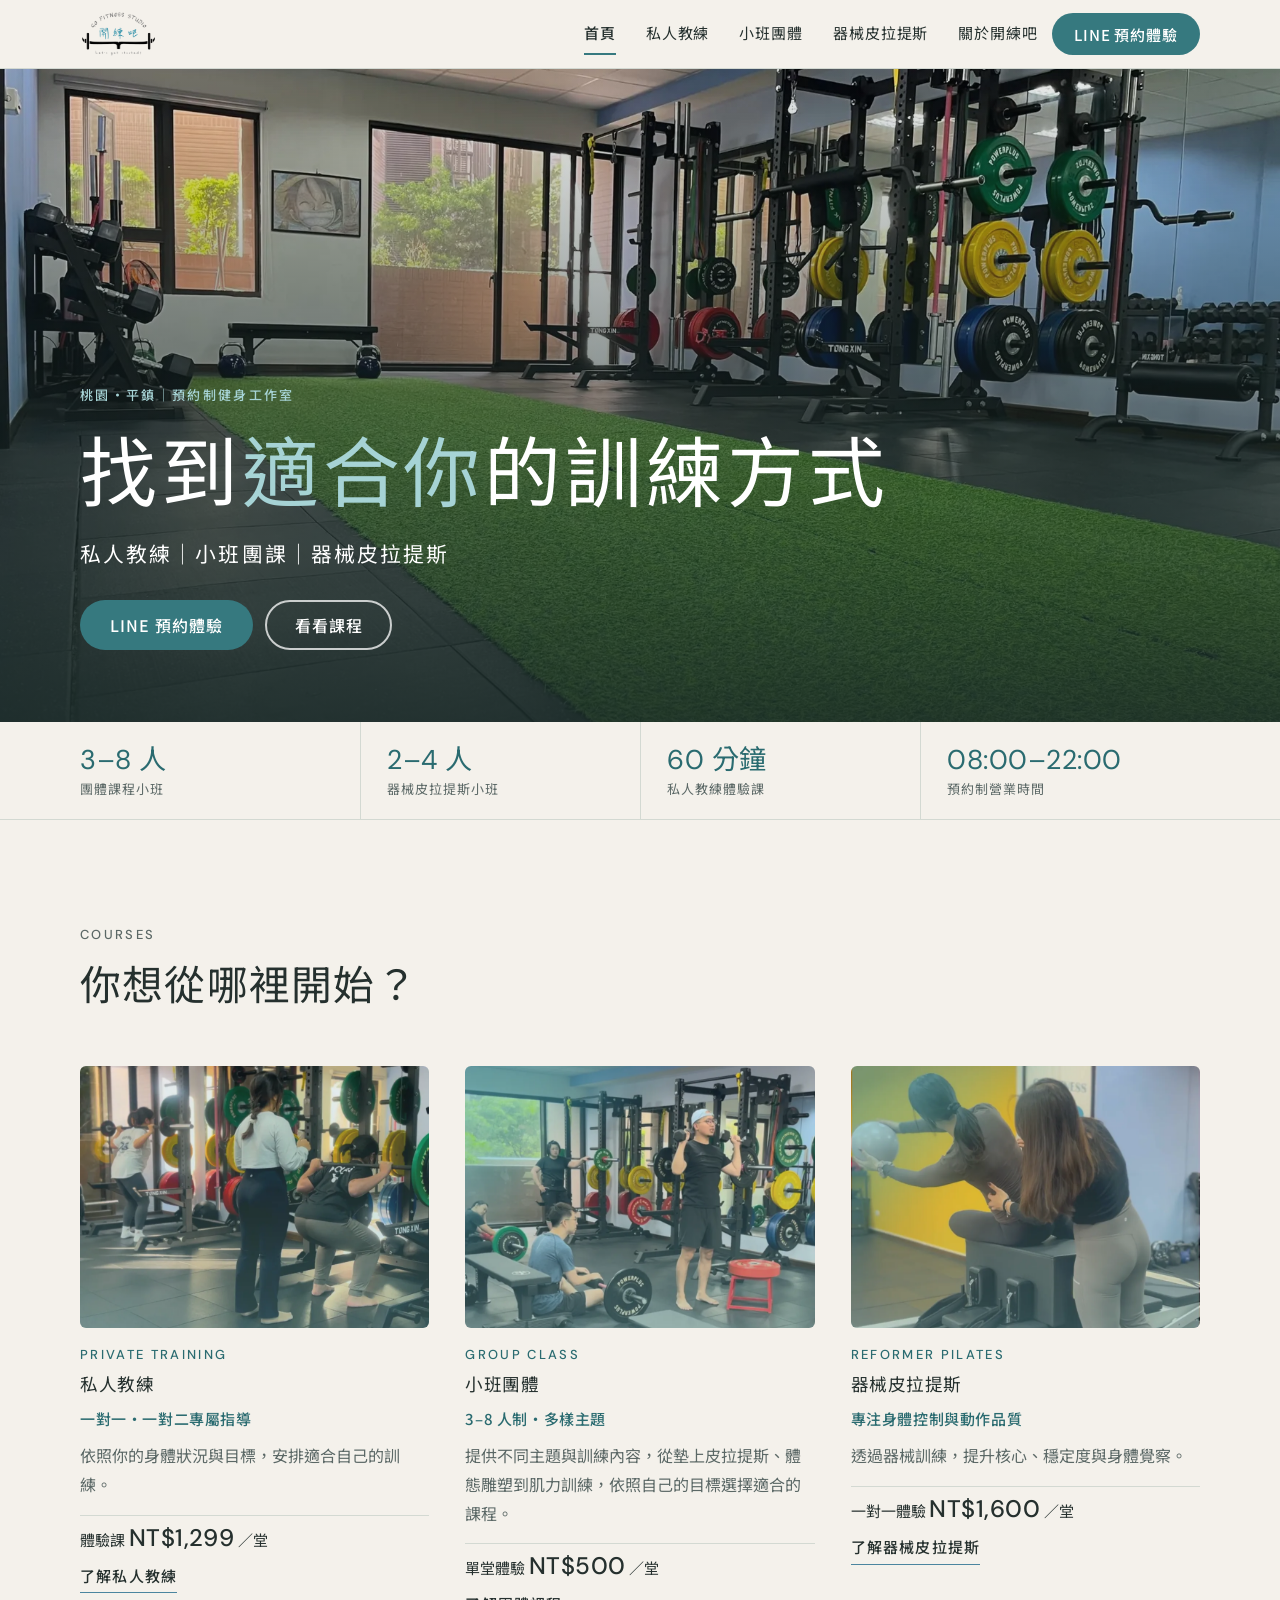
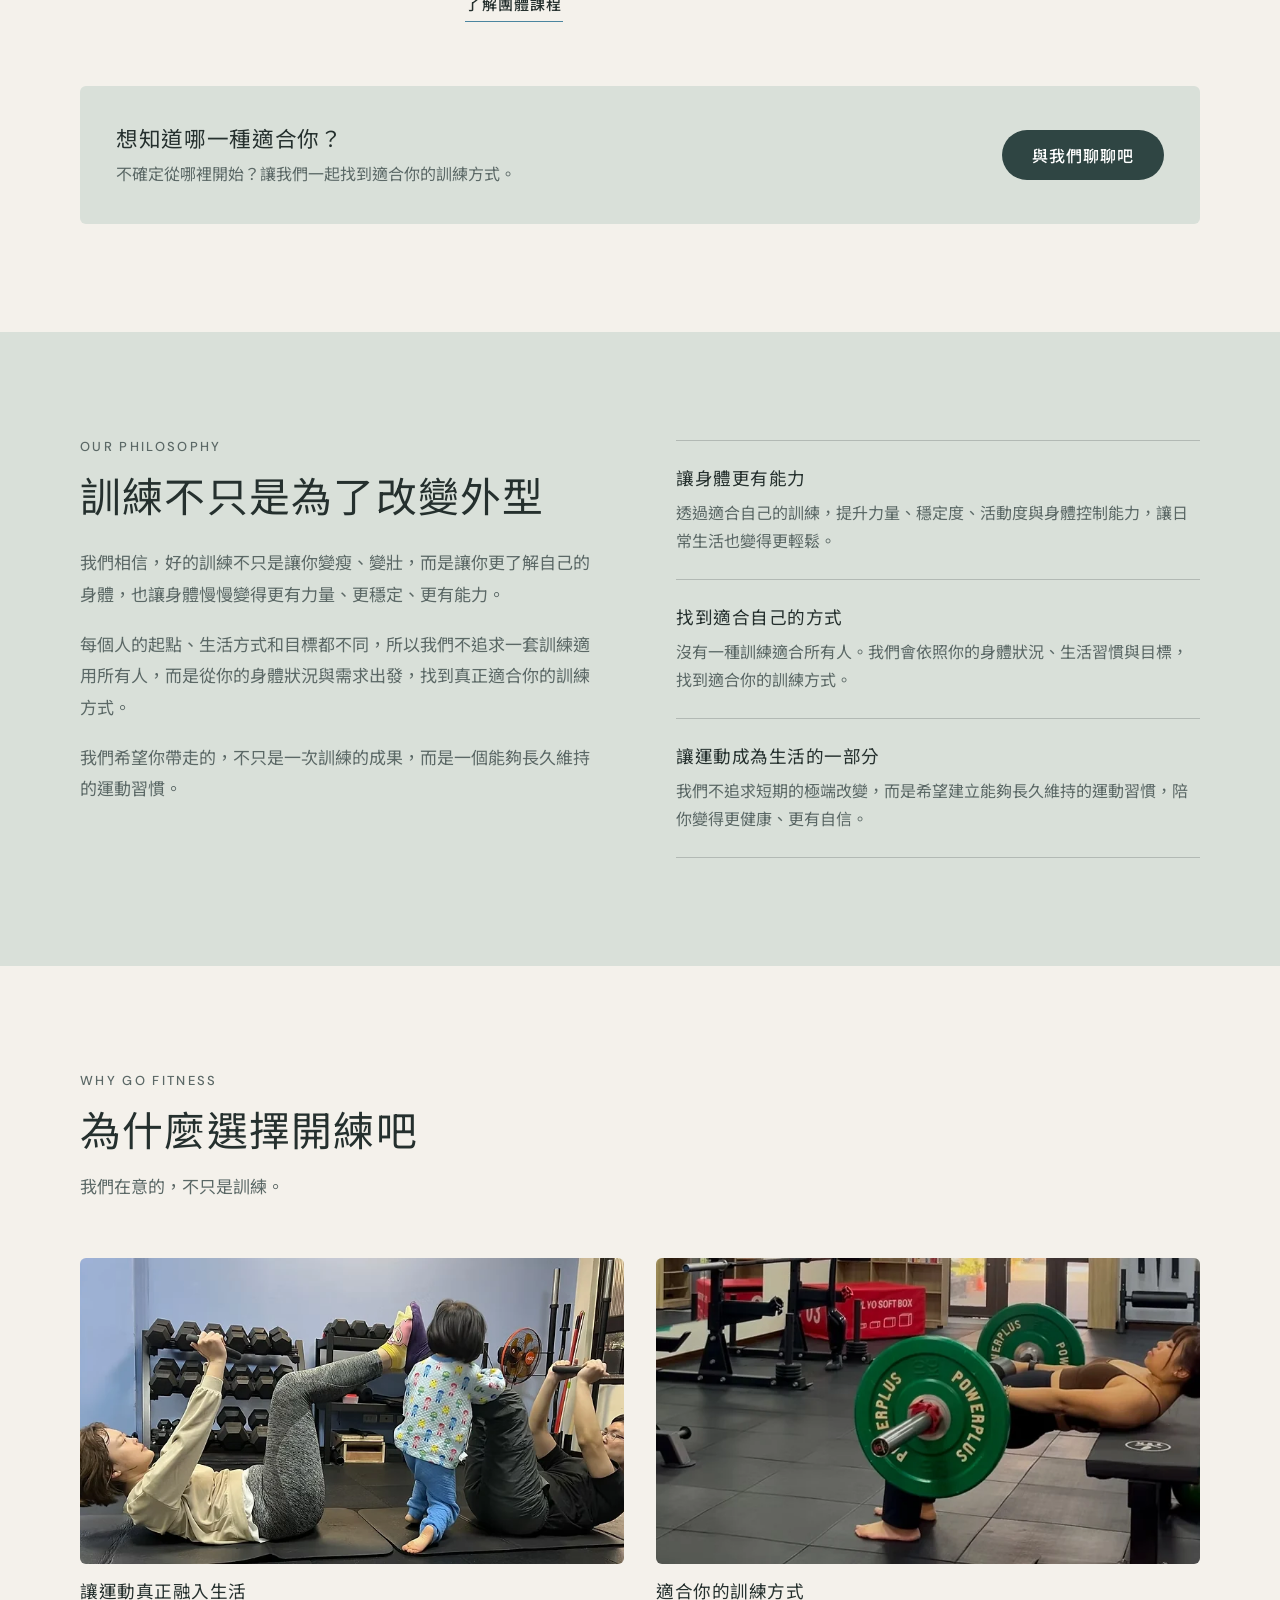
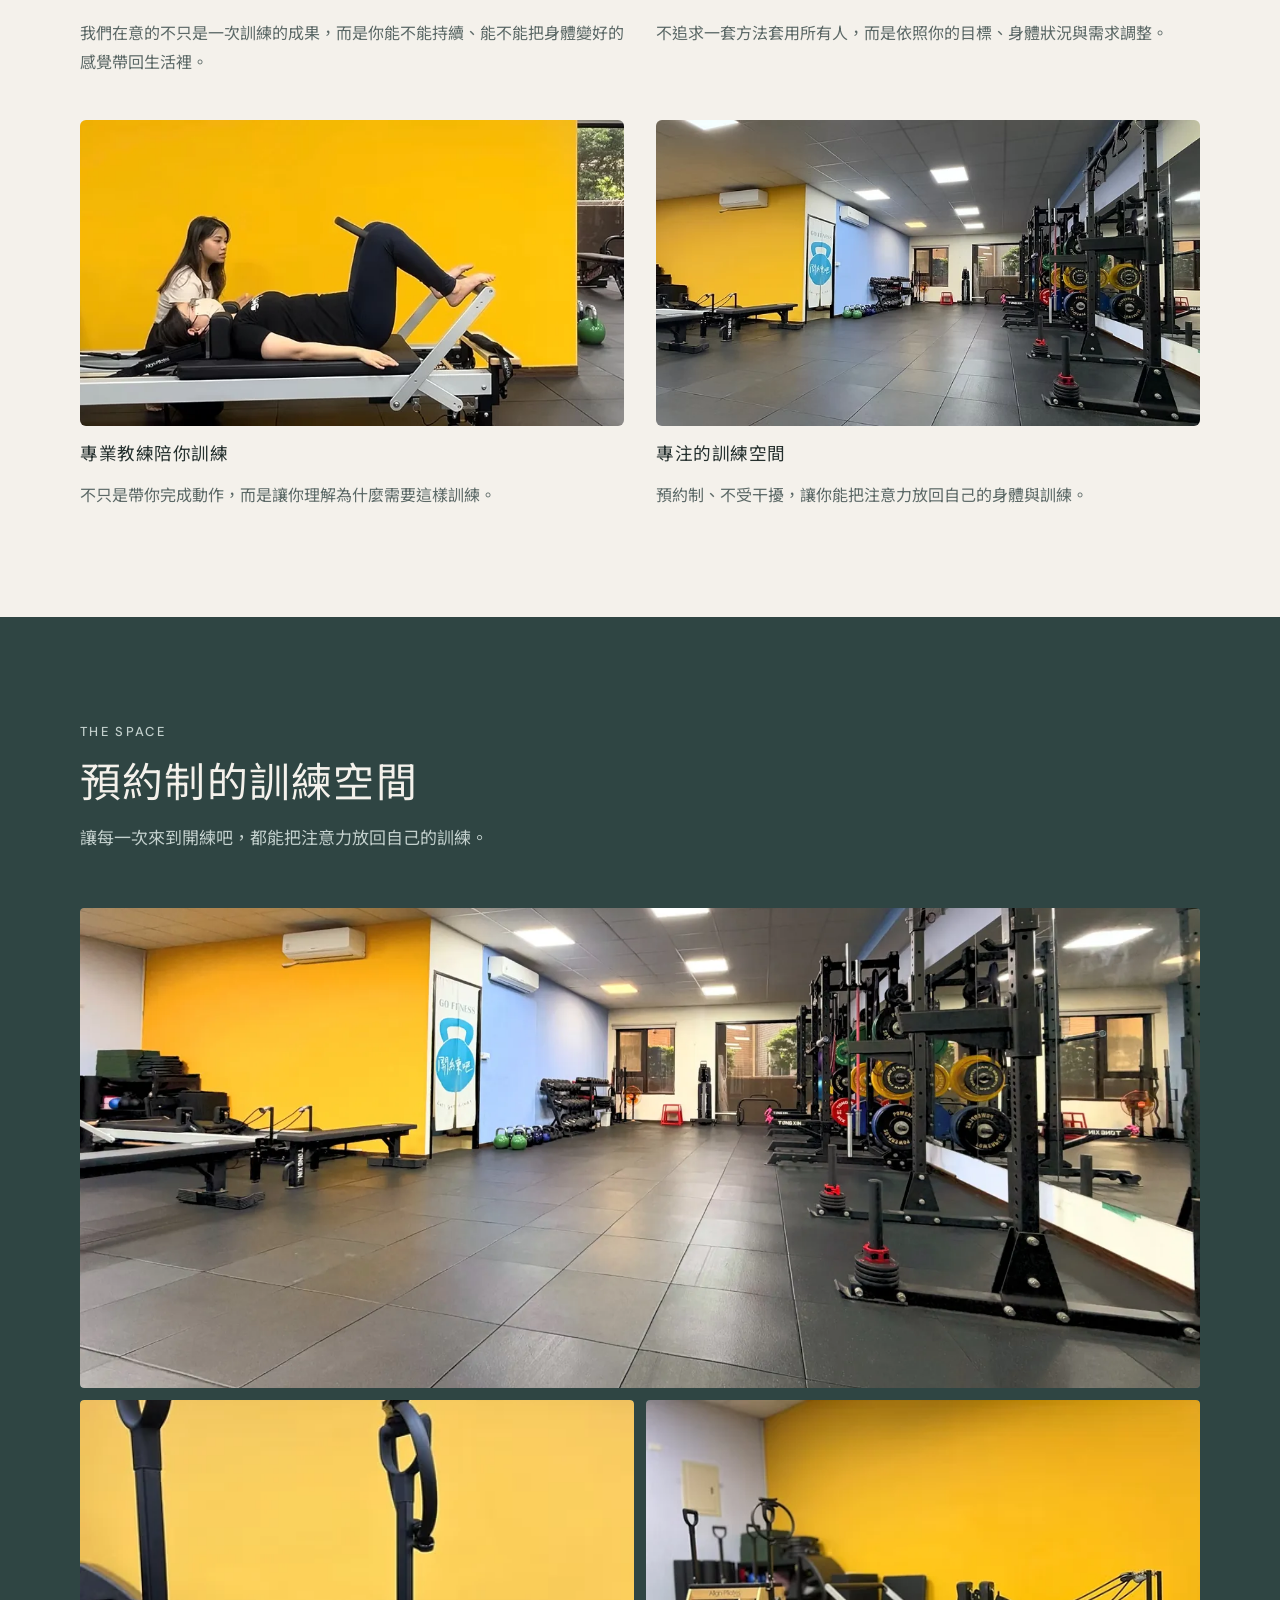
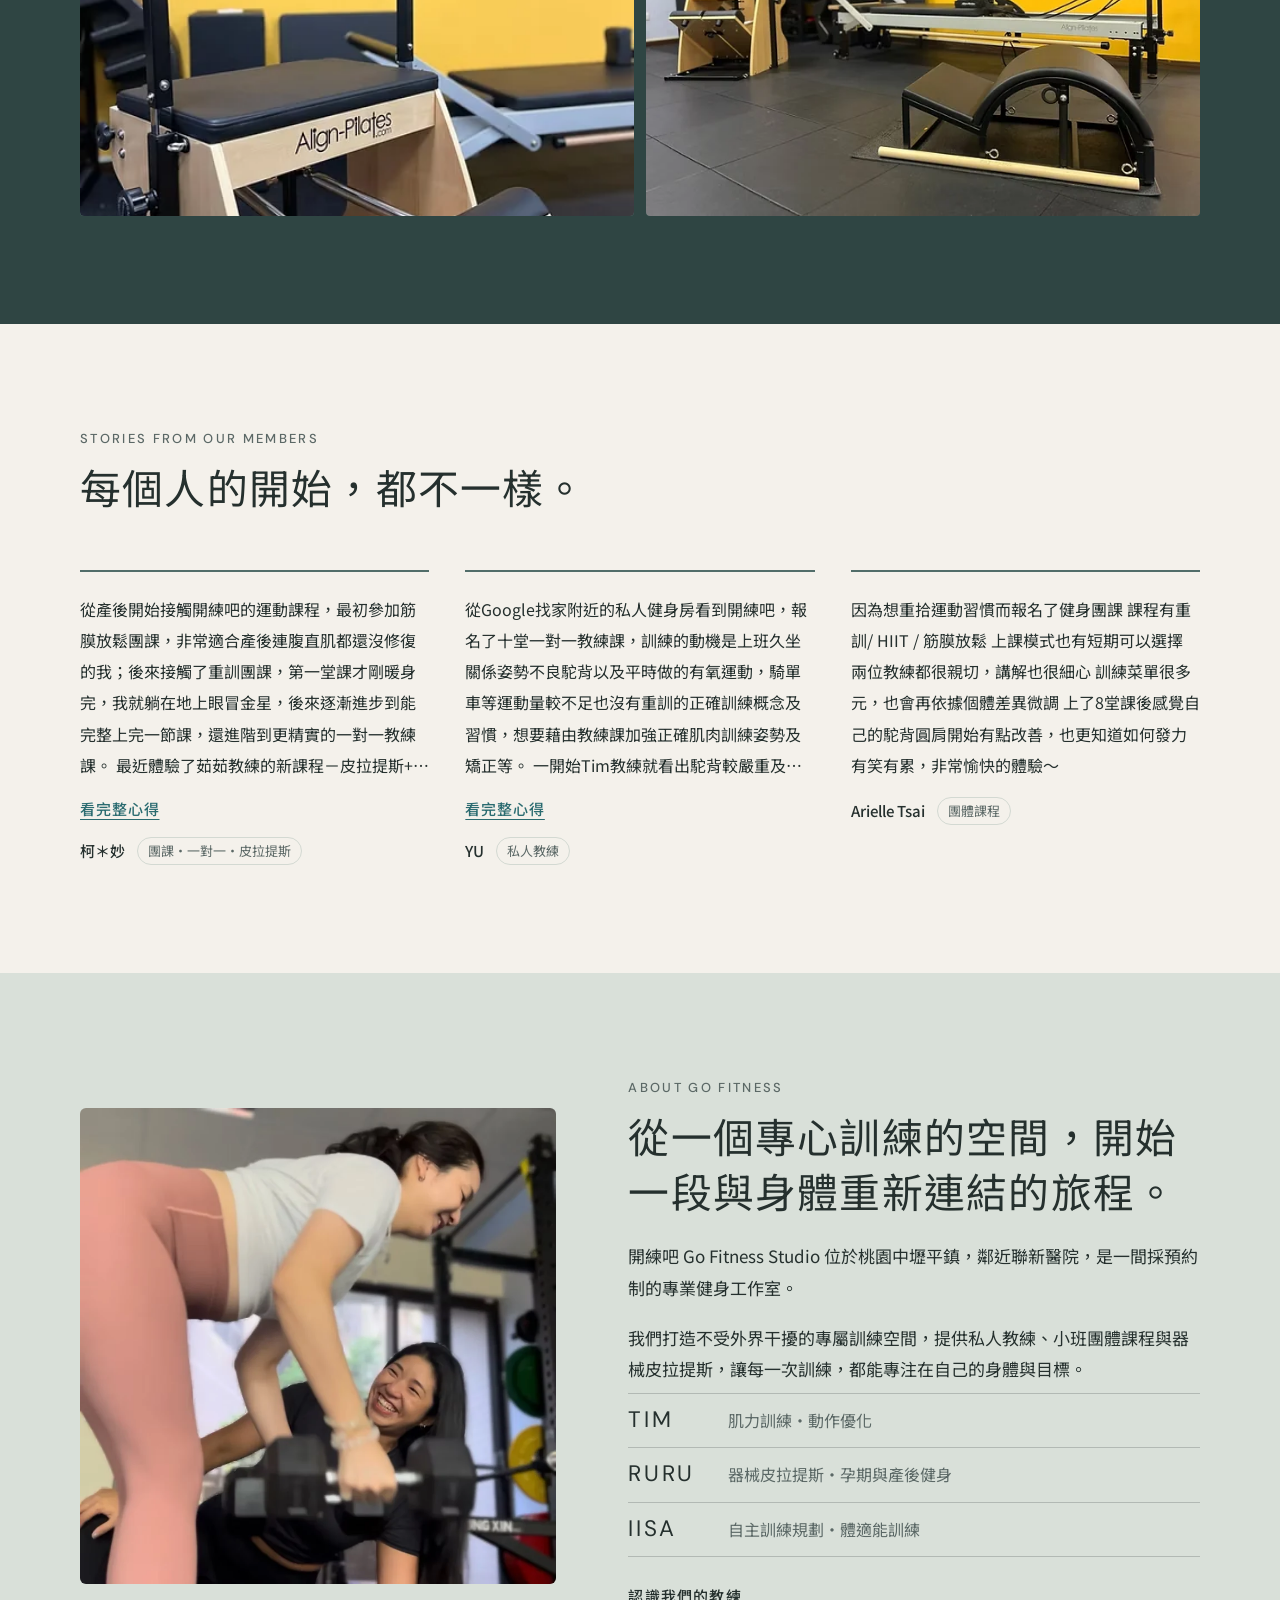
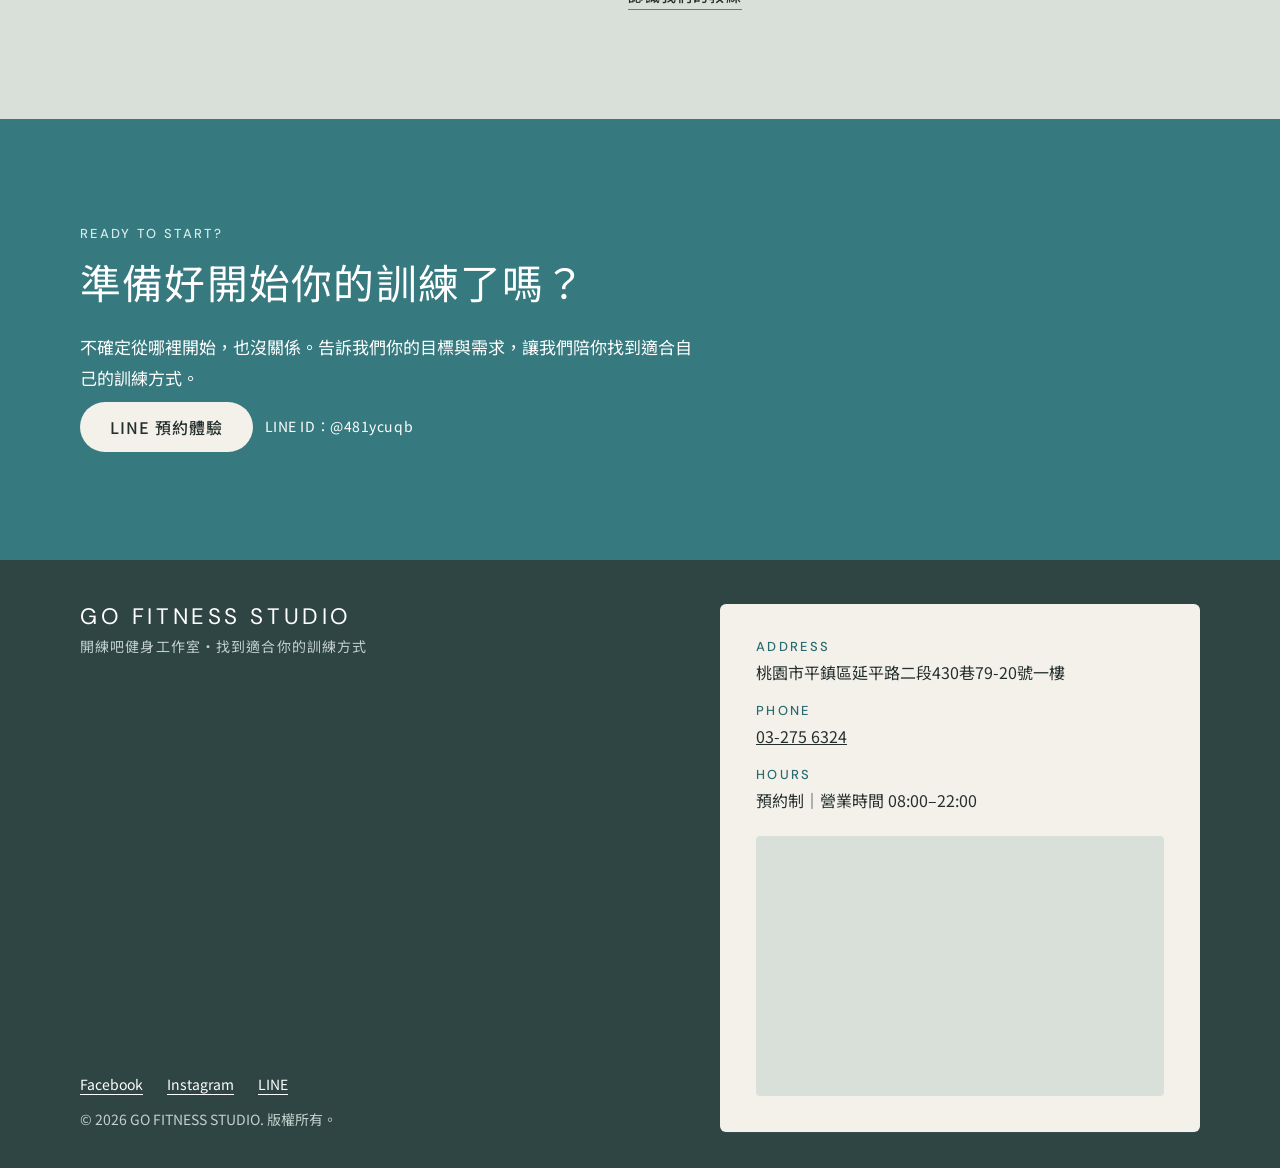
==== commit d89417dc: "Add files via upload" ====
--- a/index.html
+++ b/index.html
@@ -278,17 +278,20 @@
 
 <footer class="site-footer">
   <div class="wrap foot">
-    <div>
+    <div class="foot-brand">
       <p class="foot-name">GO FITNESS STUDIO<small>開練吧健身工作室・找到適合你的訓練方式</small></p>
     </div>
-    <dl class="foot-info">
-      <div><dt>Address</dt><dd>桃園市平鎮區延平路二段430巷79-20號一樓<br><a href="https://www.google.com/maps/search/?api=1&amp;query=%E6%A1%83%E5%9C%92%E5%B8%82%E5%B9%B3%E9%8E%AE%E5%8D%80%E5%BB%B6%E5%B9%B3%E8%B7%AF%E4%BA%8C%E6%AE%B5430%E5%B7%B779-20%E8%99%9F" target="_blank" rel="noopener">在 Google 地圖開啟</a></dd></div>
-      <div><dt>Phone</dt><dd><a href="tel:+886032756324">03-275 6324</a></dd></div>
-      <div><dt>Hours</dt><dd>預約制｜08:00–22:00</dd></div>
-    </dl>
-    <div>
+    <div class="info foot-card">
+      <dl>
+        <div><dt>Address</dt><dd>桃園市平鎮區延平路二段430巷79-20號一樓</dd></div>
+        <div><dt>Phone</dt><dd><a href="tel:+886032756324">03-275 6324</a></dd></div>
+        <div><dt>Hours</dt><dd>預約制｜營業時間 08:00–22:00</dd></div>
+      </dl>
+      <iframe class="map" title="開練吧健身工作室的 Google 地圖位置" src="https://www.google.com/maps?q=%E6%A1%83%E5%9C%92%E5%B8%82%E5%B9%B3%E9%8E%AE%E5%8D%80%E5%BB%B6%E5%B9%B3%E8%B7%AF%E4%BA%8C%E6%AE%B5430%E5%B7%B779-20%E8%99%9F&amp;hl=zh-TW&amp;z=17&amp;output=embed" loading="lazy" referrerpolicy="no-referrer-when-downgrade" allowfullscreen></iframe>
+    </div>
+    <div class="foot-meta">
       <p class="social"><a href="https://www.facebook.com/gofitness110">Facebook</a><a href="https://www.instagram.com/gofitness.110">Instagram</a><a href="https://lin.ee/pQq4I0h">LINE</a></p>
-      <p style="margin-top:10px">© 2026 GO FITNESS STUDIO. 版權所有。</p>
+      <p>© 2026 GO FITNESS STUDIO. 版權所有。</p>
     </div>
   </div>
 </footer>
--- a/css/style.css
+++ b/css/style.css
@@ -42,8 +42,8 @@
 
 .label{font:500 13px/1 var(--font-label);letter-spacing:.18em;text-transform:uppercase;color:var(--teal-text)}
 .on-dark .label,.hero .label{color:var(--teal-soft)}
-h2{font-size:clamp(1.65rem,4.6vw,2.55rem);line-height:1.35;font-weight:500;letter-spacing:.03em;text-wrap:balance}
-h3{font-size:1.2rem;line-height:1.5;font-weight:500;letter-spacing:.03em}
+h2{font-size:clamp(1.65rem,4.6vw,2.55rem);line-height:1.35;font-weight:400;letter-spacing:.03em;text-wrap:balance}
+h3{font-size:1.1rem;line-height:1.5;font-weight:400;letter-spacing:.03em}
 .sec-head{display:grid;gap:14px;margin-bottom:clamp(32px,5vw,56px)}
 .sec-head p{color:var(--muted);max-width:36em}
 .on-dark .sec-head p{color:var(--on-dark-muted)}
@@ -84,19 +84,19 @@
 .hero-img{position:absolute;inset:0;width:100%;height:100%;object-fit:cover;object-position:50% 55%;z-index:-2}
 .hero::after{content:"";position:absolute;inset:0;z-index:-1;background:linear-gradient(to top,rgba(26,42,40,.9) 0%,rgba(26,42,40,.6) 42%,rgba(26,42,40,.08) 100%)}
 .hero-in{padding-top:clamp(190px,34vw,320px);padding-bottom:clamp(40px,6vw,72px);display:grid;gap:18px;justify-items:start}
-.hero h1{font-size:clamp(2.6rem,8.4vw,4.8rem);line-height:1.25;font-weight:500;letter-spacing:.05em;max-width:12em;text-wrap:balance}
+.hero h1{font-size:clamp(2.6rem,8.4vw,4.8rem);line-height:1.25;font-weight:400;letter-spacing:.05em;max-width:12em;text-wrap:balance}
 .hero h1 mark{background:none;color:var(--teal-soft)}
 .hero-sub{font-size:clamp(1.05rem,2.6vw,1.3rem);font-weight:400;letter-spacing:.1em}
 .hero-actions{display:flex;flex-wrap:wrap;gap:12px;margin-top:10px}
 
 /* facts strip */
-.facts-strip{background:var(--deep);color:var(--on-dark)}
+.facts-strip{background:var(--paper);color:var(--ink);border-bottom:1px solid var(--line)}
 .facts{display:grid;grid-template-columns:repeat(2,minmax(0,1fr))}
-.facts li{padding:22px 0 20px;display:grid;gap:4px;border-top:1px solid rgba(255,255,255,.12)}
+.facts li{padding:18px 0 16px;display:grid;gap:2px;border-top:1px solid var(--line)}
 .facts li:nth-child(-n+2){border-top:0}
-.facts li:nth-child(even){padding-left:20px;border-left:1px solid rgba(255,255,255,.12)}
-.facts b{font:500 clamp(1.4rem,5vw,2.2rem)/1.1 var(--font-label);letter-spacing:.01em;color:var(--on-dark);font-variant-numeric:tabular-nums;white-space:nowrap}
-.facts span{font-size:14px;line-height:1.5;color:#dce6e3;letter-spacing:.08em}
+.facts li:nth-child(even){padding-left:20px;border-left:1px solid var(--line)}
+.facts b{font:400 clamp(1.25rem,4.4vw,1.7rem)/1.2 var(--font-label);letter-spacing:.02em;color:var(--teal-text);font-variant-numeric:tabular-nums;white-space:nowrap}
+.facts span{font-size:13px;line-height:1.5;color:var(--muted);letter-spacing:.08em}
 
 /* courses */
 .courses{display:grid;gap:44px}
@@ -151,13 +151,13 @@
 .coaches{display:grid;margin-top:8px}
 .coaches li{display:grid;grid-template-columns:5.5rem minmax(0,1fr);align-items:baseline;gap:12px;padding-block:14px;border-top:1px solid rgba(37,48,46,.22)}
 .coaches li:last-child{border-bottom:1px solid rgba(37,48,46,.22)}
-.coaches b{font:500 1.4rem/1 var(--font-label);letter-spacing:.12em}
+.coaches b{font:400 1.4rem/1 var(--font-label);letter-spacing:.12em}
 .coaches span{font-size:16px;color:var(--muted);line-height:1.6}
 
 /* final CTA */
 .cta-band{background:var(--teal);color:#fff}
 .cta-band .label{color:#d5ebe9}
-.cta{display:grid;gap:36px;align-items:center}
+.cta{display:grid;gap:36px;align-items:center;justify-items:start}
 .cta .copy p{font-size:17px}
 .cta-actions{display:flex;flex-wrap:wrap;gap:12px;align-items:center;margin-top:8px}
 .line-id{font-size:14px;letter-spacing:.04em}
@@ -169,11 +169,16 @@
 
 /* footer */
 .site-footer{background:var(--deep-dark);color:var(--on-dark-muted);padding-block:44px 36px;font-size:14px;line-height:1.8}
-.foot{display:grid;gap:22px}
-.foot-name{font:500 1.4rem/1.2 var(--font-label);letter-spacing:.16em;color:#fff}
-.foot-name small{display:block;font:500 14px/1.6 var(--font-body);letter-spacing:.08em;color:var(--on-dark-muted);margin-top:4px}
+.foot{display:grid;gap:28px}
+.foot-name{font:400 1.4rem/1.2 var(--font-label);letter-spacing:.16em;color:#fff}
+.foot-name small{display:block;font:400 14px/1.6 var(--font-body);letter-spacing:.08em;color:var(--on-dark-muted);margin-top:4px}
 .social{display:flex;flex-wrap:wrap;gap:8px 24px}
 .social a{color:#fff;text-underline-offset:4px}
+
+/* footer contact card */
+.foot-card{margin-top:0;box-shadow:0 1px 0 rgba(255,255,255,.04)}
+.foot-card .map{margin-top:4px;height:220px}
+.foot-meta{display:grid;gap:10px}
 
 /* mobile dock */
 .dock{position:fixed;left:0;right:0;bottom:0;z-index:35;display:grid;grid-template-columns:1.4fr 1fr;gap:10px;padding:10px var(--gutter-r) calc(10px + env(safe-area-inset-bottom,0px)) var(--gutter-l);background:rgba(244,241,235,.97);border-top:1px solid var(--line)}
@@ -184,7 +189,7 @@
 .split-img{width:100%;aspect-ratio:4/5;object-fit:cover;border-radius:6px}
 .fit li{display:grid;gap:4px;padding-block:20px;border-top:1px solid rgba(37,48,46,.22)}
 .fit li:last-child{border-bottom:1px solid rgba(37,48,46,.22)}
-.fit p{font-size:16px;color:var(--muted);line-height:1.8}
+.fit p{font-size:15px;color:var(--muted);line-height:1.8}
 .basics,.steps{display:grid;gap:0}
 .basics li,.steps li{display:grid;gap:6px;align-content:start;padding-block:22px;border-top:1px solid rgba(37,48,46,.22)}
 .basics li:last-child,.steps li:last-child{border-bottom:1px solid rgba(37,48,46,.22)}
@@ -205,7 +210,7 @@
 .plan h3{font-size:1.15rem}
 .plan .plan-price{font:500 2.1rem/1.1 var(--font-label);letter-spacing:.01em;font-variant-numeric:tabular-nums;margin-top:6px}
 .plan .plan-price small{white-space:nowrap;font:400 15px/1 var(--font-body);color:var(--muted);letter-spacing:.04em;margin-left:.3em}
-.plan .plan-ask{font-size:1.25rem;font-weight:500;line-height:1.5;margin-top:6px;letter-spacing:.04em}
+.plan .plan-ask{font-size:1.2rem;font-weight:400;line-height:1.5;margin-top:6px;letter-spacing:.04em}
 .plan p{font-size:15px;color:var(--muted);line-height:1.75}
 .plan .plan-price,.plan .plan-ask{color:var(--ink)}
 .tiers{display:grid;margin-top:8px}
@@ -228,7 +233,7 @@
 .sched-cards{display:grid;gap:8px}
 .sched-card{display:grid;gap:2px;padding:10px 14px;border-radius:6px;background:#fbf9f5;border:1px solid var(--line)}
 .sched-card time{font:500 13px/1.4 var(--font-label);letter-spacing:.04em;color:var(--muted);font-variant-numeric:tabular-nums}
-.sched-card b{font-weight:500;font-size:16px;line-height:1.5}
+.sched-card b{font-weight:400;font-size:16px;line-height:1.5}
 .sched-card.p700{background:var(--teal-soft);border-color:transparent}
 .sched-card.p700 time{color:var(--ink)}
 .sched-empty{padding-top:10px;color:var(--muted);font-size:15px}
@@ -276,7 +281,7 @@
 .faq{max-width:46rem}
 .faq details{border-top:1px solid rgba(37,48,46,.22)}
 .faq details:last-child{border-bottom:1px solid rgba(37,48,46,.22)}
-.faq summary{display:flex;justify-content:space-between;align-items:center;gap:16px;padding-block:20px;cursor:pointer;list-style:none;font-weight:500;font-size:1.05rem;line-height:1.6;letter-spacing:.03em}
+.faq summary{display:flex;justify-content:space-between;align-items:center;gap:16px;padding-block:20px;cursor:pointer;list-style:none;font-weight:400;font-size:1.05rem;line-height:1.6;letter-spacing:.03em}
 .faq summary::-webkit-details-marker{display:none}
 .faq summary::after{content:"+";flex:none;font:400 1.6rem/1 var(--font-label);color:var(--teal-text)}
 .faq details[open] summary::after{content:"\2212"}
@@ -310,7 +315,7 @@
   .pillars.two{grid-template-columns:repeat(2,minmax(0,1fr));column-gap:48px}
   .pillars.two li:nth-last-child(2){border-bottom:1px solid rgba(37,48,46,.22)}
   .facts{grid-template-columns:repeat(4,minmax(0,1fr))}
-  .facts li,.facts li:nth-child(even){padding:26px 0 24px 26px;border-top:0;border-left:1px solid rgba(255,255,255,.12)}
+  .facts li,.facts li:nth-child(even){padding:22px 0 20px 26px;border-top:0;border-left:1px solid var(--line)}
   .facts li:first-child{padding-left:0;border-left:0}
   .courses{grid-template-columns:repeat(3,minmax(0,1fr));gap:36px}
   .helper{grid-template-columns:1fr auto;align-items:center;justify-items:stretch;gap:12px 32px}
@@ -338,8 +343,12 @@
   .gallery .g-turf{aspect-ratio:21/9}
   .gallery .g-chair,.gallery .g-equip{aspect-ratio:4/3}
   .about{grid-template-columns:minmax(0,5fr) minmax(0,6fr);gap:72px}
-  .cta{grid-template-columns:minmax(0,6fr) minmax(0,5fr);gap:72px}
-  .foot{grid-template-columns:1fr auto;align-items:end}
+  .cta{grid-template-columns:1fr}
+  .foot{grid-template-columns:minmax(0,1fr) minmax(0,480px);grid-template-areas:"brand card" "meta card";gap:28px 72px;align-items:start}
+  .foot-brand{grid-area:brand}
+  .foot-meta{grid-area:meta;align-self:end}
+  .foot-card{grid-area:card}
+  .foot-card .map{height:260px}
 }
 @media (prefers-reduced-motion:reduce){
   html{scroll-behavior:auto}
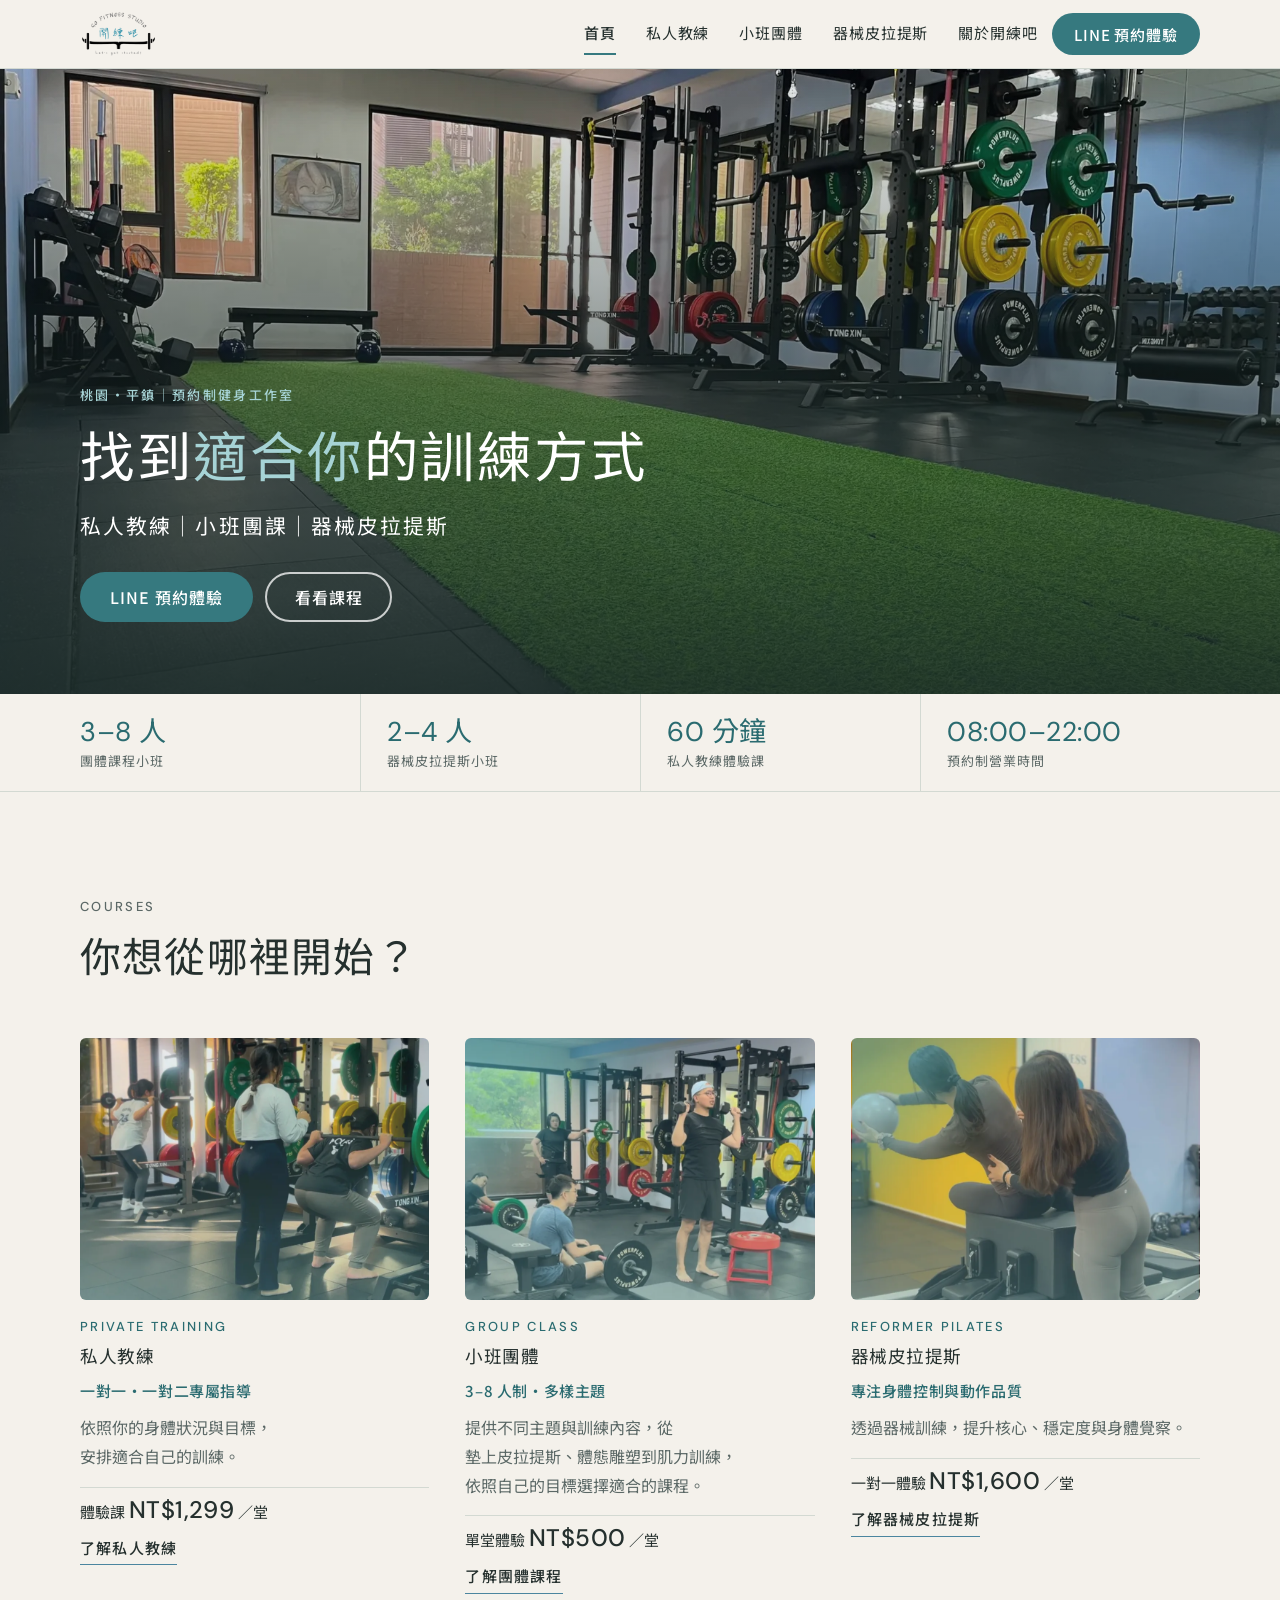
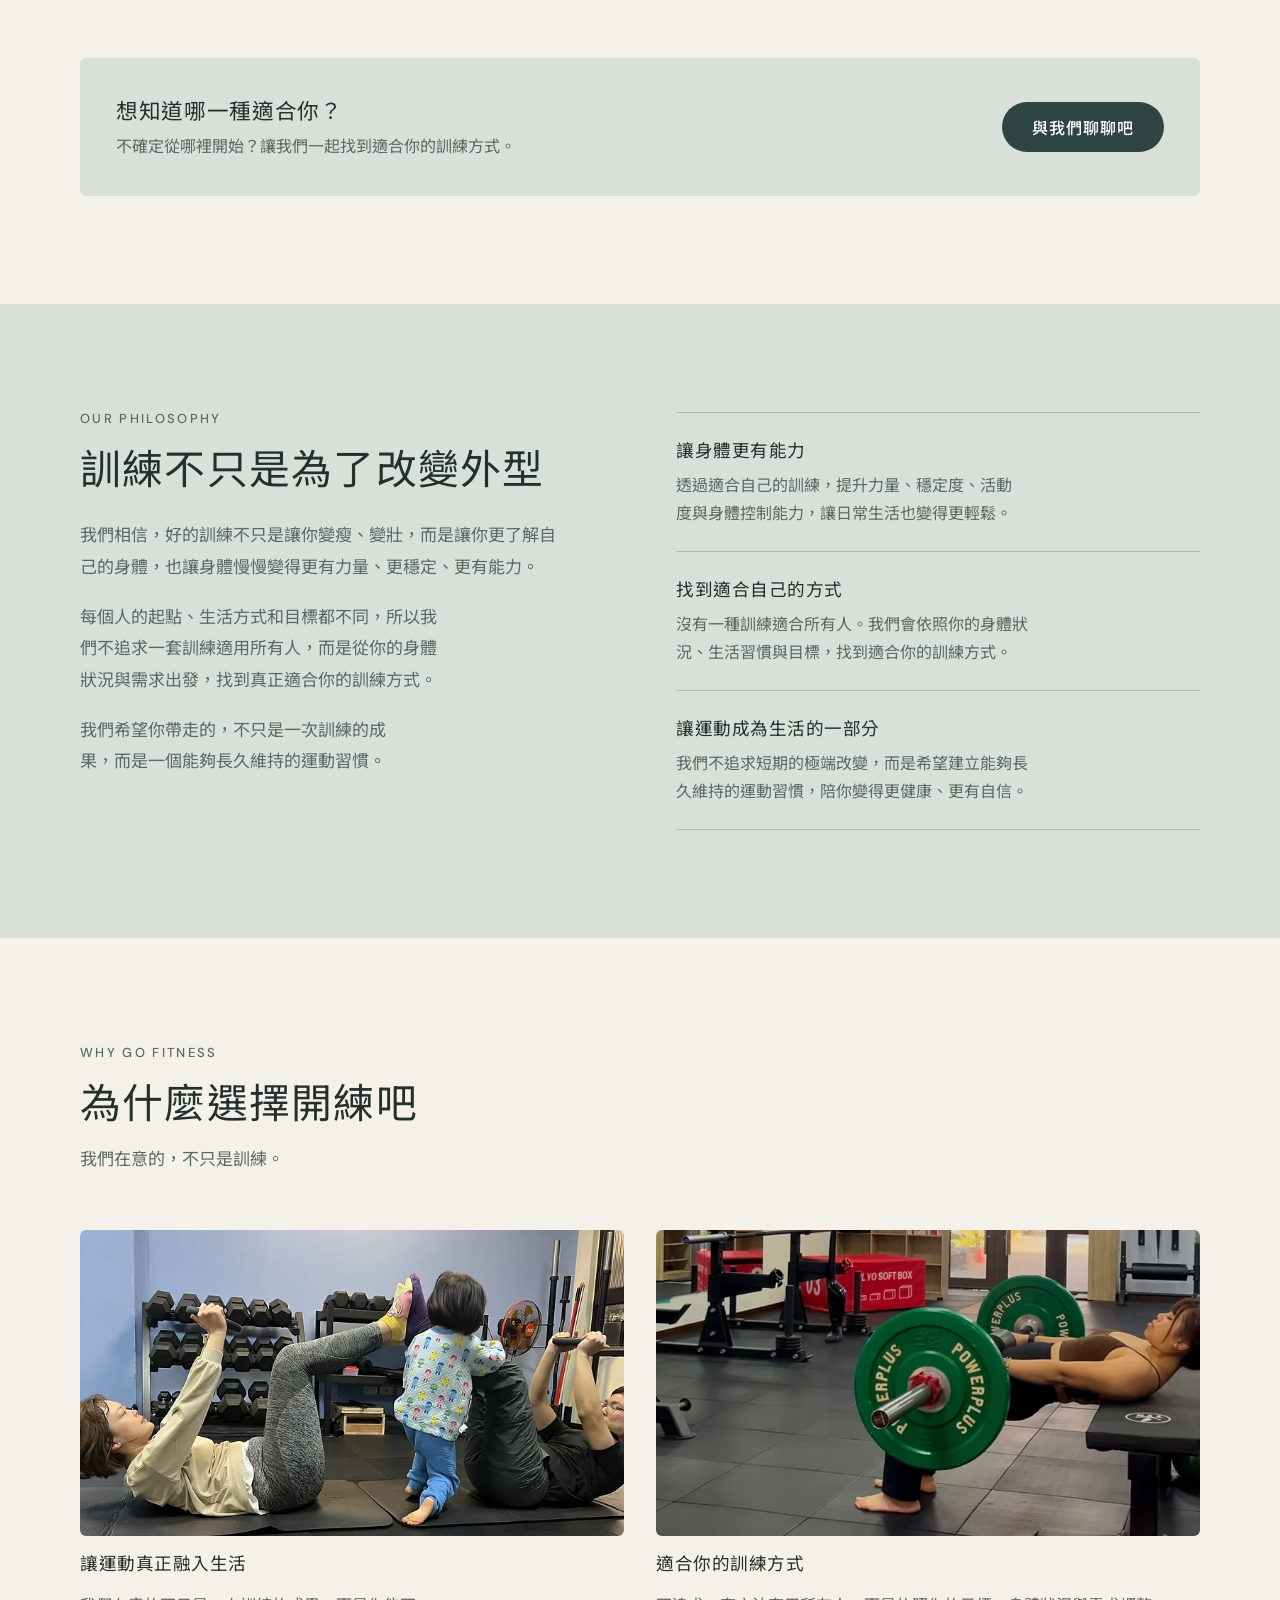
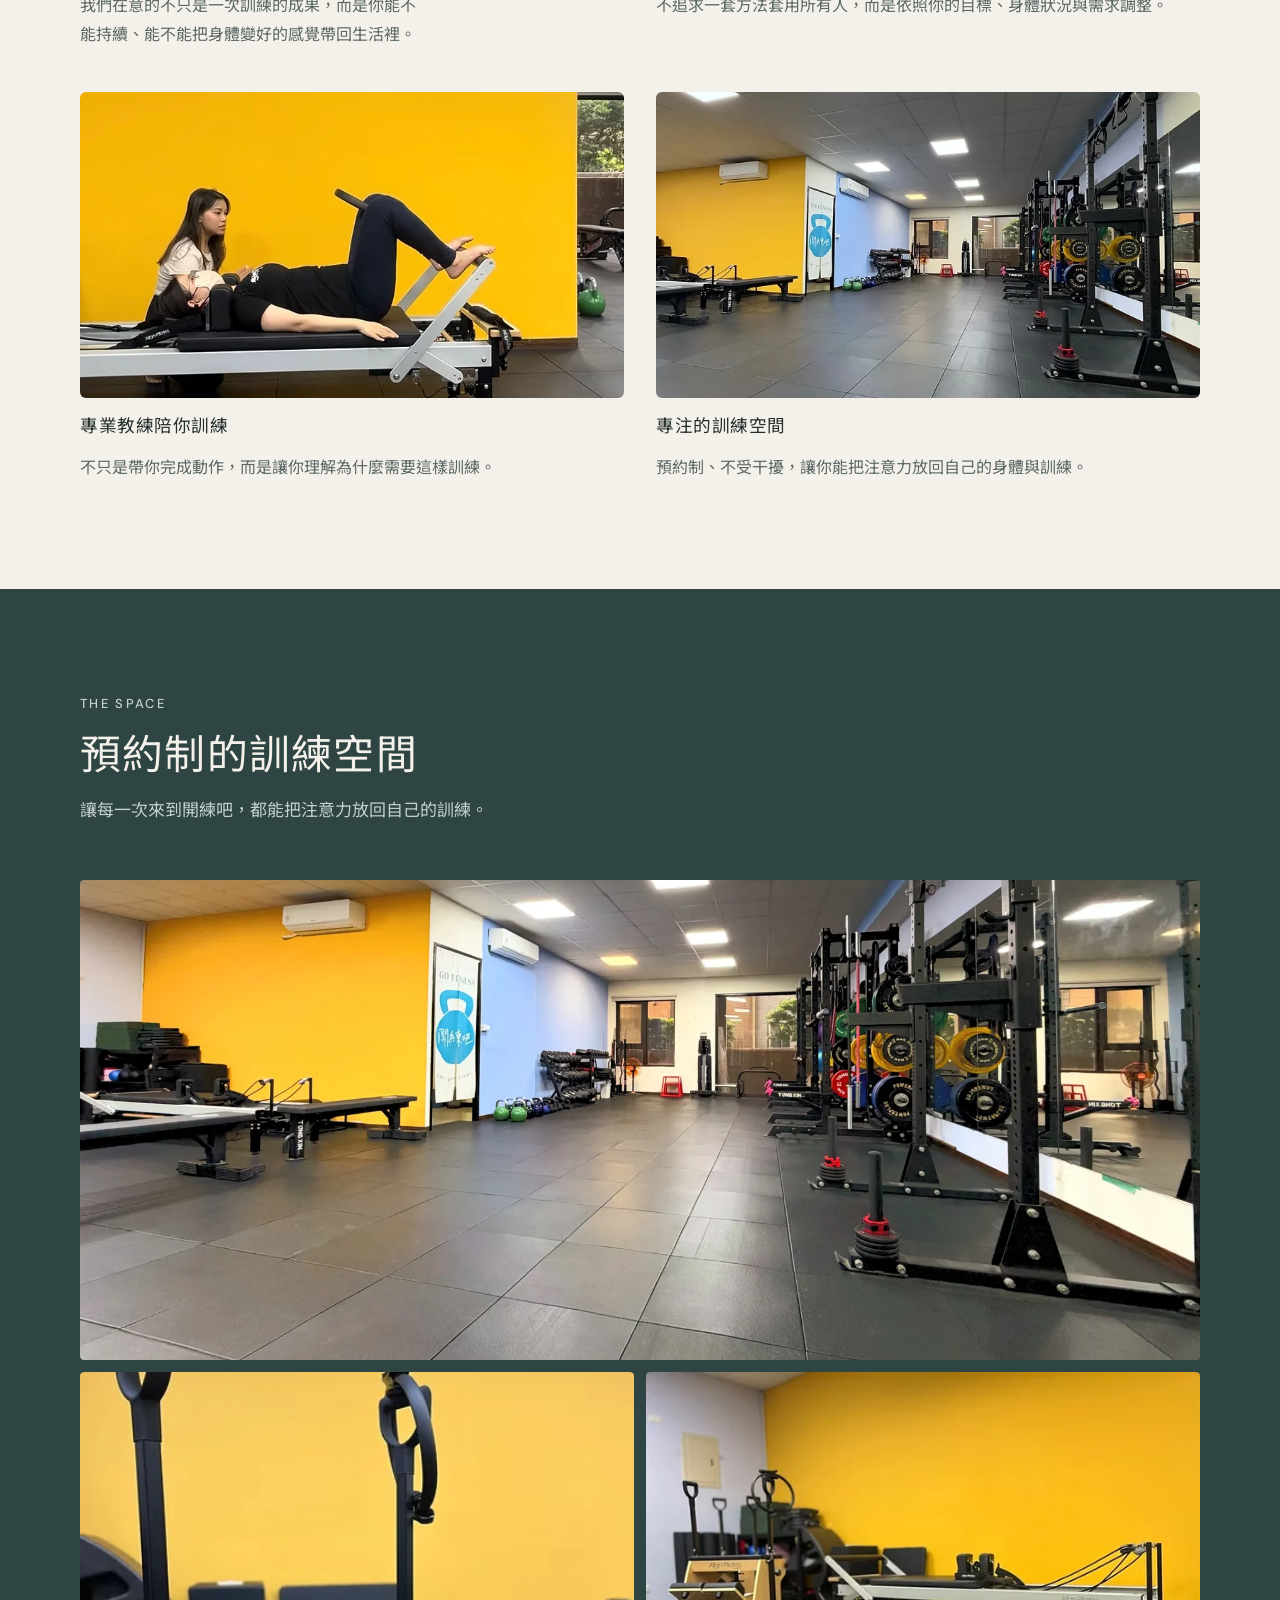
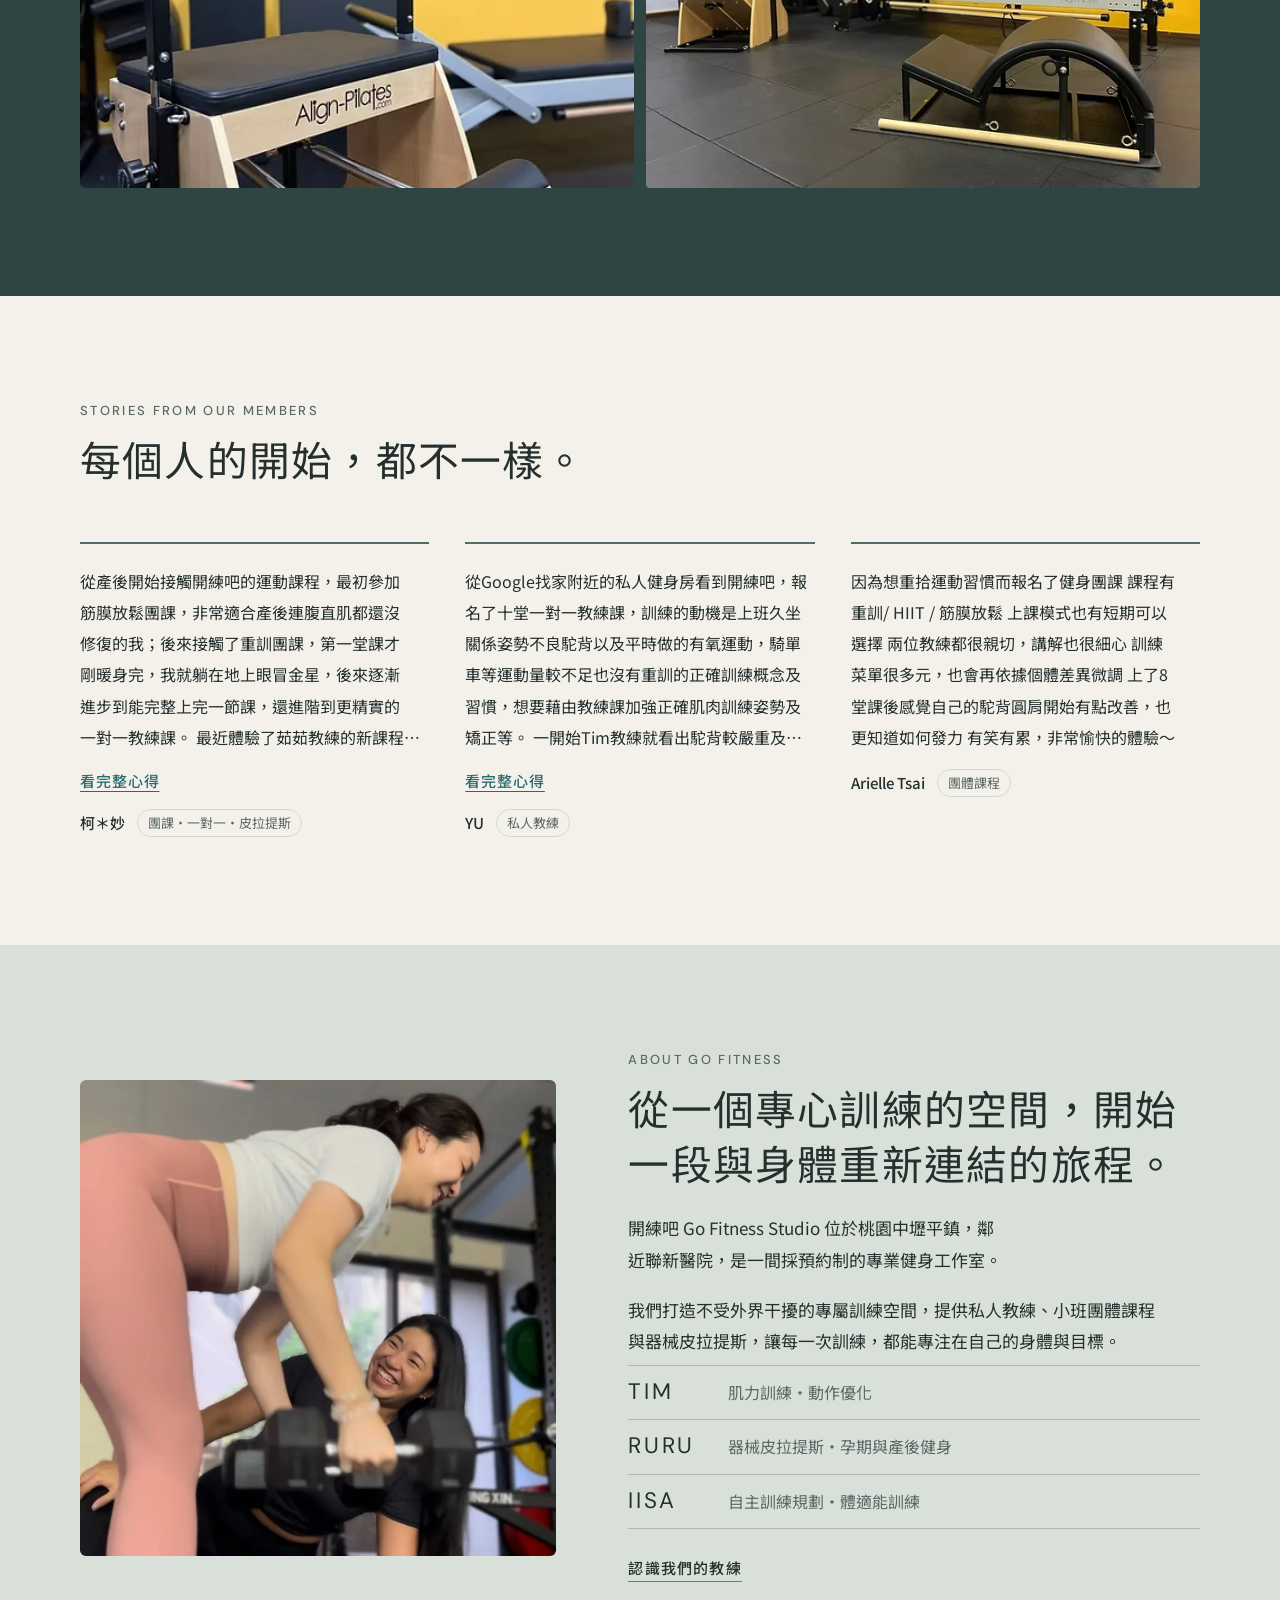
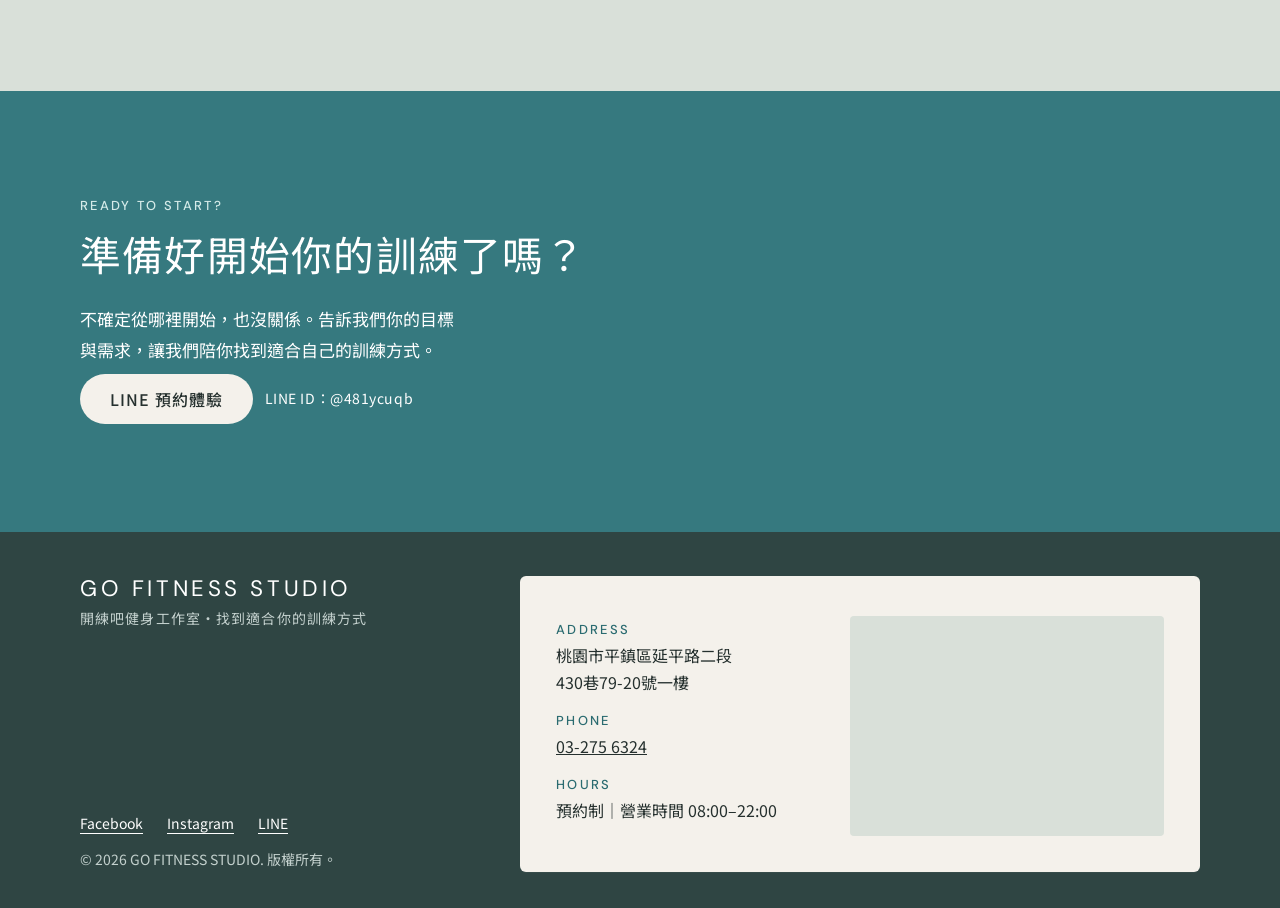
==== commit cb9a877c: "Add files via upload" ====
--- a/index.html
+++ b/index.html
@@ -50,10 +50,10 @@
     <a class="brand" href="index.html" aria-label="開練吧健身工作室 回到首頁"><img src="images/logo.webp" alt="開練吧健身工作室 Go Fitness Studio" width="420" height="251"></a>
     <nav class="nav" id="site-nav" aria-label="主選單">
       <a href="index.html" aria-current="page">首頁</a>
-      <a href="personal-trainer.html">私人教練</a>
+      <a href="personal-trainer.html"><span class="nb">私人教練</span></a>
       <a href="group-class.html">小班團體</a>
-      <a href="pilates.html">器械皮拉提斯</a>
-      <a href="about.html">關於開練吧</a>
+      <a href="pilates.html"><span class="nb">器械皮拉提斯</span></a>
+      <a href="about.html">關於<span class="nb">開練吧</span></a>
     </nav>
     <a class="btn btn-teal btn-sm header-cta" href="https://lin.ee/pQq4I0h">LINE 預約體驗</a>
     <button class="menu-btn" type="button" aria-expanded="false" aria-controls="site-nav" aria-label="開啟選單"><span></span></button>
@@ -65,9 +65,9 @@
   <section class="hero" aria-labelledby="hero-title">
     <img class="hero-img" src="images/hero.webp" width="1800" height="1012" fetchpriority="high" alt="開練吧健身工作室的訓練空間：綠色草皮跑道、啞鈴架、深蹲架與彩色槓片">
     <div class="wrap hero-in">
-      <p class="label">桃園・平鎮｜預約制健身工作室</p>
+      <p class="label">桃園・平鎮｜<span class="nb">預約制</span><span class="nb">健身工作室</span></p>
       <h1 id="hero-title">找到<mark>適合你</mark>的訓練方式</h1>
-      <p class="hero-sub">私人教練｜小班團課｜器械皮拉提斯</p>
+      <p class="hero-sub"><span class="nb">私人教練</span>｜<span class="nb">小班團課</span>｜<span class="nb">器械皮拉提斯</span></p>
       <div class="hero-actions">
         <a class="btn btn-teal" href="https://lin.ee/pQq4I0h">LINE 預約體驗</a>
         <a class="btn btn-ghost" href="#courses">看看課程</a>
@@ -77,10 +77,10 @@
 
   <div class="facts-strip">
     <ul class="wrap facts" aria-label="開練吧一覽">
-      <li><b>3–8 人</b><span>團體課程小班</span></li>
-      <li><b>2–4 人</b><span>器械皮拉提斯小班</span></li>
-      <li><b>60 分鐘</b><span>私人教練體驗課</span></li>
-      <li><b>08:00–22:00</b><span>預約制營業時間</span></li>
+      <li><b>3–8&nbsp;人</b><span><span class="nb">團體課程</span>小班</span></li>
+      <li><b>2–4&nbsp;人</b><span><span class="nb">器械皮拉提斯</span>小班</span></li>
+      <li><b>60&nbsp;分鐘</b><span><span class="nb">私人教練</span><span class="nb">體驗課</span></span></li>
+      <li><b>08:00–22:00</b><span><span class="nb">預約制</span>營業時間</span></li>
     </ul>
   </div>
 
@@ -95,31 +95,31 @@
         <article class="course">
           <a class="course-img" href="personal-trainer.html" tabindex="-1" aria-hidden="true"><img src="images/card-pt.webp" width="960" height="727" loading="lazy" decoding="async" alt="教練在一旁看顧學員進行槓鈴深蹲訓練"></a>
           <p class="label">Private Training</p>
-          <h3>私人教練</h3>
-          <p class="course-lead">一對一・一對二專屬指導</p>
+          <h3><span class="nb">私人教練</span></h3>
+          <p class="course-lead"><span class="nb">一對一</span>・<span class="nb">一對二</span>專屬指導</p>
           <p>依照你的身體狀況與目標，安排適合自己的訓練。</p>
-          <p class="price">體驗課<strong>NT$1,299</strong>／堂</p>
-          <a class="more" href="personal-trainer.html">了解私人教練</a>
+          <p class="price"><span class="nb">體驗課</span><strong>NT$1,299</strong>／堂</p>
+          <a class="more" href="personal-trainer.html">了解<span class="nb">私人教練</span></a>
         </article>
 
         <article class="course">
           <a class="course-img" href="group-class.html" tabindex="-1" aria-hidden="true"><img src="images/card-group.webp" width="960" height="727" loading="lazy" decoding="async" alt="團體課程中，教練示範啞鈴肩推，學員在一旁跟著練習"></a>
           <p class="label">Group Class</p>
           <h3>小班團體</h3>
-          <p class="course-lead">3–8 人制・多樣主題</p>
-          <p>提供不同主題與訓練內容，從墊上皮拉提斯、體態雕塑到肌力訓練，依照自己的目標選擇適合的課程。</p>
+          <p class="course-lead">3–8&nbsp;人制・多樣主題</p>
+          <p>提供不同主題與訓練內容，從<span class="nb">墊上皮拉提斯</span>、<span class="nb">體態雕塑</span>到<span class="nb">肌力訓練</span>，依照自己的目標選擇適合的課程。</p>
           <p class="price">單堂體驗<strong>NT$500</strong>／堂</p>
-          <a class="more" href="group-class.html">了解團體課程</a>
+          <a class="more" href="group-class.html">了解<span class="nb">團體課程</span></a>
         </article>
 
         <article class="course">
           <a class="course-img" href="pilates.html" tabindex="-1" aria-hidden="true"><img src="images/card-pilates.webp" width="960" height="727" loading="lazy" decoding="async" alt="教練在核心床旁協助學員進行器械皮拉提斯，學員手持小球"></a>
           <p class="label">Reformer Pilates</p>
-          <h3>器械皮拉提斯</h3>
+          <h3><span class="nb">器械皮拉提斯</span></h3>
           <p class="course-lead">專注身體控制與動作品質</p>
           <p>透過器械訓練，提升核心、穩定度與身體覺察。</p>
-          <p class="price">一對一體驗<strong>NT$1,600</strong>／堂</p>
-          <a class="more" href="pilates.html">了解器械皮拉提斯</a>
+          <p class="price"><span class="nb">一對一</span>體驗<strong>NT$1,600</strong>／堂</p>
+          <a class="more" href="pilates.html">了解<span class="nb">器械皮拉提斯</span></a>
         </article>
 
       </div>
@@ -166,7 +166,7 @@
     <div class="wrap">
       <div class="sec-head">
         <p class="label">Why Go Fitness</p>
-        <h2 id="why-title">為什麼選擇開練吧</h2>
+        <h2 id="why-title">為什麼選擇<span class="nb">開練吧</span></h2>
         <p>我們在意的，不只是訓練。</p>
       </div>
       <div class="why">
@@ -188,7 +188,7 @@
         <figure>
           <img src="images/why-space.webp" width="922" height="432" loading="lazy" decoding="async" alt="開練吧寬敞的訓練空間，牆面為黃色與藍色，右側是深蹲架">
           <h3>專注的訓練空間</h3>
-          <p>預約制、不受干擾，讓你能把注意力放回自己的身體與訓練。</p>
+          <p><span class="nb">預約制</span>、不受干擾，讓你能把注意力放回自己的身體與訓練。</p>
         </figure>
       </div>
     </div>
@@ -198,8 +198,8 @@
     <div class="wrap">
       <div class="sec-head">
         <p class="label">The Space</p>
-        <h2 id="space-title">預約制的訓練空間</h2>
-        <p>讓每一次來到開練吧，都能把注意力放回自己的訓練。</p>
+        <h2 id="space-title"><span class="nb">預約制</span>的訓練空間</h2>
+        <p>讓每一次來到<span class="nb">開練吧</span>，都能把注意力放回自己的訓練。</p>
       </div>
       <div class="gallery">
         <figure class="g-turf"><img src="images/space-wide.webp" width="1800" height="900" loading="lazy" decoding="async" alt="訓練空間全景：黃色與藍色牆面、器械皮拉提斯區與深蹲架"></figure>
@@ -217,18 +217,18 @@
       </div>
       <div class="quotes">
         <blockquote class="quote is-clamped" style="margin:0">
-          <p>從產後開始接觸開練吧的運動課程，最初參加筋膜放鬆團課，非常適合產後連腹直肌都還沒修復的我；後來接觸了重訓團課，第一堂課才剛暖身完，我就躺在地上眼冒金星，後來逐漸進步到能完整上完一節課，還進階到更精實的一對一教練課。 最近體驗了茹茹教練的新課程－皮拉提斯+核心床，相較於重訓，皮拉提斯課程中更專注在呼吸與精雕每次肌肉做動的平衡控制。每個動作都在感受、協調身體的每一個部位，腦子很忙，忙著接收身體各種不同訊號。因為沒有負重，上完課後身體也很輕鬆。雖然當天晚上還是痠痛哈哈。 一直以來都很喜歡茹茹教練溫柔激勵的上課方式，適時地依據學員的身體狀況微調課程內容，換個方式喚醒要訓練的肌肉，每次上課後雖然都好累，但有滿滿突破自我的成就感。</p>
+          <p>從產後開始接觸<span class="nb">開練吧</span>的運動課程，最初參加筋膜放鬆團課，非常適合產後連腹直肌都還沒修復的我；後來接觸了重訓團課，第一堂課才剛暖身完，我就躺在地上眼冒金星，後來逐漸進步到能完整上完一節課，還進階到更精實的<span class="nb">一對一教練課</span>。 最近體驗了茹茹教練的新課程－<span class="nb">皮拉提斯</span>+<span class="nb">核心床</span>，相較於重訓，<span class="nb">皮拉提斯</span>課程中更專注在呼吸與精雕每次肌肉做動的平衡控制。每個動作都在感受、協調身體的每一個部位，腦子很忙，忙著接收身體各種不同訊號。因為沒有負重，上完課後身體也很輕鬆。雖然當天晚上還是痠痛哈哈。 一直以來都很喜歡茹茹教練溫柔激勵的上課方式，適時地依據學員的身體狀況微調課程內容，換個方式喚醒要訓練的肌肉，每次上課後雖然都好累，但有滿滿突破自我的成就感。</p>
           <button class="quote-more" type="button" aria-expanded="false">看完整心得</button>
-          <footer><b>柯＊妙</b><span class="tag">團課・一對一・皮拉提斯</span></footer>
+          <footer><b>柯＊妙</b><span class="tag">團課・<span class="nb">一對一</span>・<span class="nb">皮拉提斯</span></span></footer>
         </blockquote>
         <blockquote class="quote is-clamped" style="margin:0">
-          <p>從Google找家附近的私人健身房看到開練吧，報名了十堂一對一教練課，訓練的動機是上班久坐關係姿勢不良駝背以及平時做的有氧運動，騎單車等運動量較不足也沒有重訓的正確訓練概念及習慣，想要藉由教練課加強正確肌肉訓練姿勢及矯正等。 一開始Tim教練就看出駝背較嚴重及沒有正確使用到腹部呼吸等情況，並細心提出調整方式，目前自己會有意識調整並且改善許多，如果一開始沒有抓到正確的訓練姿勢，教練也會用別的方式、說明、或調整角度讓自己更好理解錯誤的原因進而有效調整。目前的訓練情況及體能等也有逐漸改善，如果有個人想要加強訓練或是想調整自己不足的部分也可以和教練討論一對一課程內容。 環境上面也很寬敞，小班最多8人同個時段也不會有太多人員在同一環境，同樣社恐或是想要短期間加強訓練正確的姿勢、方式改善體能、肌肉耐力等也推薦上一對一教練課</p>
+          <p>從Google找家附近的私人健身房看到<span class="nb">開練吧</span>，報名了十堂<span class="nb">一對一教練課</span>，訓練的動機是上班久坐關係姿勢不良駝背以及平時做的有氧運動，騎單車等運動量較不足也沒有重訓的正確訓練概念及習慣，想要藉由教練課加強正確肌肉訓練姿勢及矯正等。 一開始Tim教練就看出駝背較嚴重及沒有正確使用到腹部呼吸等情況，並細心提出調整方式，目前自己會有意識調整並且改善許多，如果一開始沒有抓到正確的訓練姿勢，教練也會用別的方式、說明、或調整角度讓自己更好理解錯誤的原因進而有效調整。目前的訓練情況及體能等也有逐漸改善，如果有個人想要加強訓練或是想調整自己不足的部分也可以和教練討論<span class="nb">一對一</span>課程內容。 環境上面也很寬敞，小班最多8人同個時段也不會有太多人員在同一環境，同樣社恐或是想要短期間加強訓練正確的姿勢、方式改善體能、肌肉耐力等也推薦上<span class="nb">一對一教練課</span></p>
           <button class="quote-more" type="button" aria-expanded="false">看完整心得</button>
-          <footer><b>YU</b><span class="tag">私人教練</span></footer>
+          <footer><b>YU</b><span class="tag"><span class="nb">私人教練</span></span></footer>
         </blockquote>
         <blockquote class="quote" style="margin:0">
-          <p>因為想重拾運動習慣而報名了健身團課 課程有重訓/ HIIT / 筋膜放鬆 上課模式也有短期可以選擇 兩位教練都很親切，講解也很細心 訓練菜單很多元，也會再依據個體差異微調 上了8堂課後感覺自己的駝背圓肩開始有點改善，也更知道如何發力 有笑有累，非常愉快的體驗～</p>
-          <footer><b>Arielle Tsai</b><span class="tag">團體課程</span></footer>
+          <p>因為想重拾運動習慣而報名了健身團課 課程有重訓/ HIIT / 筋膜放鬆 上課模式也有短期可以選擇 兩位教練都很親切，講解也很細心 訓練菜單很多元，也會再依據個體差異微調 上了8堂課後感覺自己的駝背圓肩開始有點改善，也更知道如何發力 有笑有累，非常愉快<span class="nb">的體驗～</span></p>
+          <footer><b>Arielle Tsai</b><span class="tag"><span class="nb">團體課程</span></span></footer>
         </blockquote>
       </div>
     </div>
@@ -243,12 +243,12 @@
           <h2 id="about-title">從一個專心訓練的空間，開始一段與身體重新連結的旅程。</h2>
         </div>
         <div class="copy">
-          <p>開練吧 Go Fitness Studio 位於桃園中壢平鎮，鄰近聯新醫院，是一間採預約制的專業健身工作室。</p>
-          <p>我們打造不受外界干擾的專屬訓練空間，提供私人教練、小班團體課程與器械皮拉提斯，讓每一次訓練，都能專注在自己的身體與目標。</p>
+          <p><span class="nb">開練吧</span> Go Fitness Studio 位於桃園中壢平鎮，鄰近聯新醫院，是一間採<span class="nb">預約制</span>的專業<span class="nb">健身工作室</span>。</p>
+          <p>我們打造不受外界干擾的專屬訓練空間，提供<span class="nb">私人教練</span>、小班<span class="nb">團體課程</span>與<span class="nb">器械皮拉提斯</span>，讓每一次訓練，都能專注在自己的身體與目標。</p>
         </div>
         <ul class="coaches" aria-label="教練團隊">
-          <li><b>TIM</b><span>肌力訓練・動作優化</span></li>
-          <li><b>RURU</b><span>器械皮拉提斯・孕期與產後健身</span></li>
+          <li><b>TIM</b><span><span class="nb">肌力訓練</span>・動作優化</span></li>
+          <li><b>RURU</b><span><span class="nb">器械皮拉提斯</span>・孕期與產後健身</span></li>
           <li><b>IISA</b><span>自主訓練規劃・體適能訓練</span></li>
         </ul>
         <p style="margin-top:22px"><a class="more" href="about.html#coaches">認識我們的教練</a></p>
@@ -279,13 +279,13 @@
 <footer class="site-footer">
   <div class="wrap foot">
     <div class="foot-brand">
-      <p class="foot-name">GO FITNESS STUDIO<small>開練吧健身工作室・找到適合你的訓練方式</small></p>
+      <p class="foot-name">GO FITNESS STUDIO<small><span class="nb">開練吧</span><span class="nb">健身工作室</span>・找到適合你的訓練方式</small></p>
     </div>
     <div class="info foot-card">
       <dl>
-        <div><dt>Address</dt><dd>桃園市平鎮區延平路二段430巷79-20號一樓</dd></div>
+        <div><dt>Address</dt><dd>桃園市平鎮區延平路二段<span class="nb">430巷79-20號一樓</span></dd></div>
         <div><dt>Phone</dt><dd><a href="tel:+886032756324">03-275 6324</a></dd></div>
-        <div><dt>Hours</dt><dd>預約制｜營業時間 08:00–22:00</dd></div>
+        <div><dt>Hours</dt><dd><span class="nb">預約制</span>｜營業時間 08:00–22:00</dd></div>
       </dl>
       <iframe class="map" title="開練吧健身工作室的 Google 地圖位置" src="https://www.google.com/maps?q=%E6%A1%83%E5%9C%92%E5%B8%82%E5%B9%B3%E9%8E%AE%E5%8D%80%E5%BB%B6%E5%B9%B3%E8%B7%AF%E4%BA%8C%E6%AE%B5430%E5%B7%B779-20%E8%99%9F&amp;hl=zh-TW&amp;z=17&amp;output=embed" loading="lazy" referrerpolicy="no-referrer-when-downgrade" allowfullscreen></iframe>
     </div>
--- a/css/style.css
+++ b/css/style.css
@@ -84,7 +84,7 @@
 .hero-img{position:absolute;inset:0;width:100%;height:100%;object-fit:cover;object-position:50% 55%;z-index:-2}
 .hero::after{content:"";position:absolute;inset:0;z-index:-1;background:linear-gradient(to top,rgba(26,42,40,.9) 0%,rgba(26,42,40,.6) 42%,rgba(26,42,40,.08) 100%)}
 .hero-in{padding-top:clamp(190px,34vw,320px);padding-bottom:clamp(40px,6vw,72px);display:grid;gap:18px;justify-items:start}
-.hero h1{font-size:clamp(2.6rem,8.4vw,4.8rem);line-height:1.25;font-weight:400;letter-spacing:.05em;max-width:12em;text-wrap:balance}
+.hero h1{font-size:clamp(2.5rem,7vw,3.4rem);line-height:1.25;font-weight:400;letter-spacing:.05em;max-width:12em;text-wrap:balance}
 .hero h1 mark{background:none;color:var(--teal-soft)}
 .hero-sub{font-size:clamp(1.05rem,2.6vw,1.3rem);font-weight:400;letter-spacing:.1em}
 .hero-actions{display:flex;flex-wrap:wrap;gap:12px;margin-top:10px}
@@ -167,6 +167,14 @@
 .info dl{display:grid;gap:18px;margin:0}
 .info a.text-link{font-weight:500;text-underline-offset:4px}
 
+/* line breaking: keep short Chinese terms together, avoid one-character last lines */
+.nb{white-space:nowrap}
+.btn .nb{display:contents}
+summary .q{display:block}
+li,dd{text-wrap:pretty}
+summary{text-wrap:balance}
+p,.hero-sub{text-wrap:balance}
+h1,h2,h3{text-wrap:balance}
 /* footer */
 .site-footer{background:var(--deep-dark);color:var(--on-dark-muted);padding-block:44px 36px;font-size:14px;line-height:1.8}
 .foot{display:grid;gap:28px}
@@ -176,6 +184,18 @@
 .social a{color:#fff;text-underline-offset:4px}
 
 /* footer contact card */
+@media (min-width:760px){
+  .foot-card{grid-template-columns:minmax(0,5fr) minmax(0,6fr);gap:12px 32px;align-items:stretch}
+  .foot-card dl{align-content:center}
+  .foot-card .map{height:auto;min-height:220px;margin-top:0}
+}
+@media (min-width:1280px){
+  .foot{grid-template-columns:minmax(0,1fr) minmax(0,680px);grid-template-areas:"brand card" "meta card";gap:28px 56px;align-items:start}
+  .foot-brand{grid-area:brand}
+  .foot-meta{grid-area:meta;align-self:end}
+  .foot-card{grid-area:card}
+}
+.foot-name{white-space:nowrap}
 .foot-card{margin-top:0;box-shadow:0 1px 0 rgba(255,255,255,.04)}
 .foot-card .map{margin-top:4px;height:220px}
 .foot-meta{display:grid;gap:10px}
@@ -344,11 +364,6 @@
   .gallery .g-chair,.gallery .g-equip{aspect-ratio:4/3}
   .about{grid-template-columns:minmax(0,5fr) minmax(0,6fr);gap:72px}
   .cta{grid-template-columns:1fr}
-  .foot{grid-template-columns:minmax(0,1fr) minmax(0,480px);grid-template-areas:"brand card" "meta card";gap:28px 72px;align-items:start}
-  .foot-brand{grid-area:brand}
-  .foot-meta{grid-area:meta;align-self:end}
-  .foot-card{grid-area:card}
-  .foot-card .map{height:260px}
 }
 @media (prefers-reduced-motion:reduce){
   html{scroll-behavior:auto}
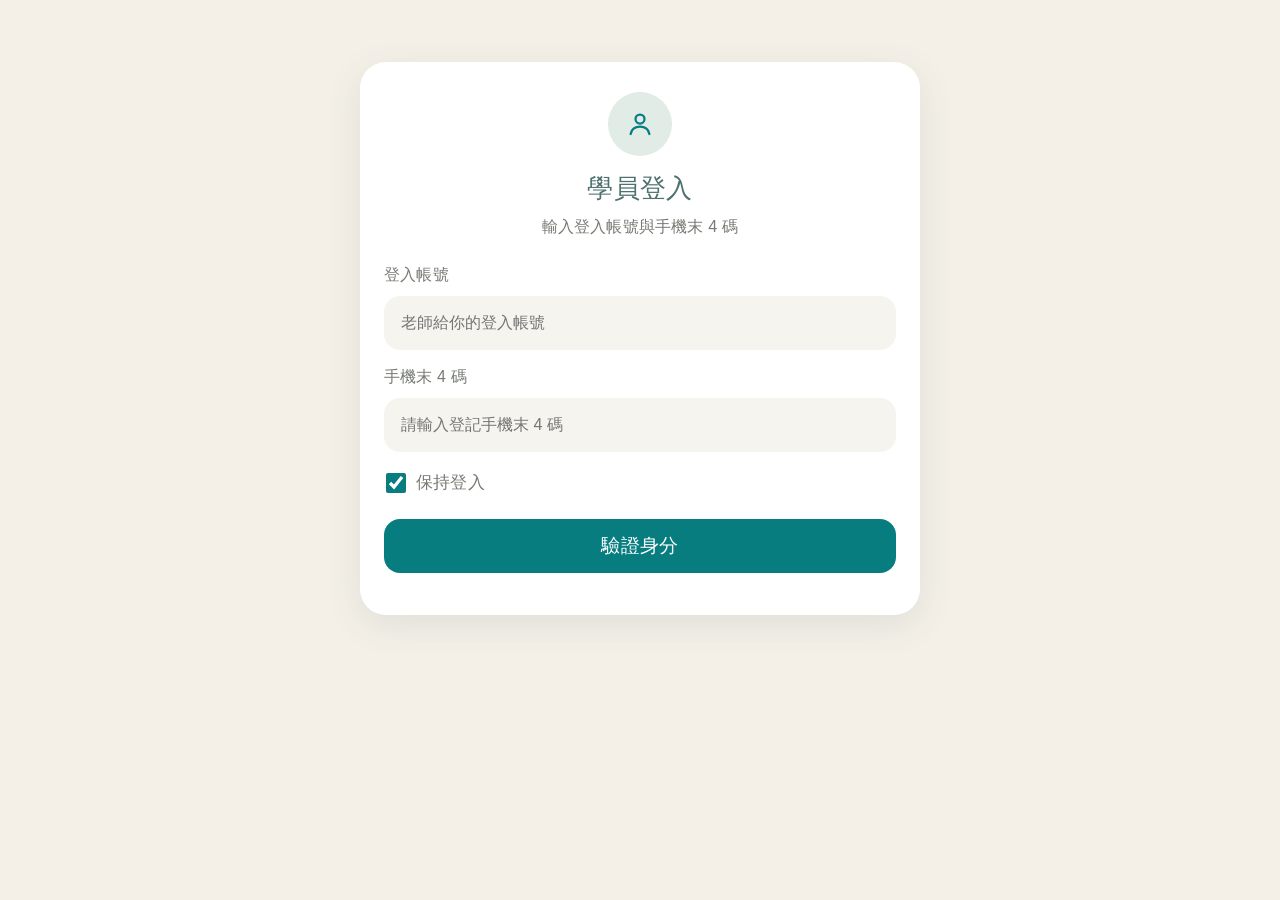
==== commit ed7f6662: "Add files via upload" ====
--- a/index.html
+++ b/index.html
@@ -1,333 +1,2944 @@
-<!doctype html>
-<html lang="zh-Hant-TW">
+<!DOCTYPE html>
+<html lang="zh-Hant">
 <head>
-<meta charset="utf-8">
-<meta name="viewport" content="width=device-width, initial-scale=1, viewport-fit=cover">
-<script>document.documentElement.classList.add('js');</script>
-<title>桃園平鎮健身工作室｜私人教練・小班團課・器械皮拉提斯｜開練吧</title>
-<meta name="description" content="開練吧 Go Fitness Studio 位於桃園平鎮，鄰近聯新醫院，提供私人教練、小班團課與器械皮拉提斯。預約制、不受干擾，歡迎預約體驗，找到適合自己的訓練方式。">
-<meta name="google-site-verification" content="hM3HOkTRv69-ghPMNqDift4qCiu5x6HmLFyJXaJZGbo" />
-<link rel="canonical" href="https://gofitness110.github.io/official-site/">
-<meta property="og:url" content="https://gofitness110.github.io/official-site/">
-<meta property="og:type" content="website">
-<meta property="og:site_name" content="開練吧健身工作室 Go Fitness Studio">
-<meta property="og:title" content="桃園平鎮健身工作室｜私人教練・小班團課・器械皮拉提斯｜開練吧">
-<meta property="og:description" content="位於桃園平鎮、預約制的健身工作室。私人教練、小班團課與器械皮拉提斯，歡迎預約體驗。">
-<meta property="og:image" content="https://gofitness110.github.io/official-site/images/og.jpg">
-<meta name="twitter:card" content="summary_large_image">
-<link rel="icon" href="images/favicon.png">
-<link rel="preconnect" href="https://fonts.googleapis.com">
-<link rel="preconnect" href="https://fonts.gstatic.com" crossorigin>
-<link rel="stylesheet" href="https://fonts.googleapis.com/css2?family=DM+Sans:wght@400;500&family=Noto+Sans+TC:wght@300;400;500&display=swap">
-<script type="application/ld+json">
-{
-  "@context": "https://schema.org",
-  "@type": "ExerciseGym",
-  "name": "開練吧健身工作室 Go Fitness Studio",
-  "description": "位於桃園平鎮、預約制的健身工作室，提供私人教練、小班團課與器械皮拉提斯。",
-  "image": "images/og.jpg",
-  "telephone": "+886-3-275-6324",
-  "address": {
-    "@type": "PostalAddress",
-    "streetAddress": "延平路二段430巷79-20號1樓",
-    "addressLocality": "平鎮區",
-    "addressRegion": "桃園市",
-    "addressCountry": "TW"
-  },
-  "sameAs": [
-    "https://www.facebook.com/gofitness110",
-    "https://www.instagram.com/gofitness.110",
-    "https://lin.ee/pQq4I0h"
-  ]
-}
-</script>
-<link rel="stylesheet" href="css/style.css">
+  <meta charset="UTF-8">
+  <title>開練吧｜團課預約</title>
+  <meta name="apple-mobile-web-app-capable" content="yes">
+  <meta name="mobile-web-app-capable" content="yes">
+  <meta name="apple-mobile-web-app-title" content="開練吧">
+  <link rel="apple-touch-icon" href="icon-180.png">
+  <link rel="icon" href="icon-180.png">
+  <!-- 提早跟後端建立連線，第一次請求可以少等一次握手 -->
+  <link rel="preconnect" href="https://script.google.com">
+  <link rel="preconnect" href="https://script.googleusercontent.com" crossorigin>
+  <script>
+  // ★ 把下面這行引號內的文字，換成你的 Apps Script 網頁應用程式網址（結尾是 /exec）★
+  window.API_URL='https://script.google.com/macros/s/AKfycbwasIm8_T7_YD-kkvk48kxrbqBGUF-bGq2czuj0LlfhqQAI74cyUo318BBvs_5u1uYW/exec';
+  // 讓原本的 google.script.run 改用網路請求呼叫後端，其餘程式不用改。
+  window.google=window.google||{};
+  (function(){
+    // ---- 學員端讀取類請求：先顯示上次存在本機的資料，同時在背景更新（有變動才重畫）----
+    // 只有呼叫端明確加上 .swr() 的請求才會這樣做；登入驗證、預約、取消等一律照常等伺服器回應。
+    // 任何寫入類操作成功後，本機快取會全部清掉，所以不會看到「剛預約完卻還是舊畫面」。
+    var SWR_PREFIX='gf_swr_',SWR_MAX_AGE=24*3600*1000;
+    var READ_FNS={getClasses:1,getMyBookings:1,getMyCourseStatus:1,getActivePackagePlans:1,getCoachNames:1,verifyAdminPassword:1,adminGetSchedule:1,adminGetData:1,adminGetCoachFees:1};
+    var SWR_FNS={getClasses:1,getMyBookings:1,getMyCourseStatus:1,getActivePackagePlans:1};
+    var inflight={};
+    function hash(t){var h=5381;for(var i=0;i<t.length;i++)h=((h<<5)+h+t.charCodeAt(i))|0;return (h>>>0).toString(36);}
+    function swrKey(name,args){return SWR_PREFIX+name+'_'+hash(JSON.stringify(args));}
+    function swrRead(key){try{var v=JSON.parse(window.localStorage.getItem(key)||'null');if(v&&typeof v.s==='string'&&Date.now()-v.t<SWR_MAX_AGE)return v.s;}catch(e){}return null;}
+    function swrWrite(key,t){try{window.localStorage.setItem(key,JSON.stringify({t:Date.now(),s:t}));}catch(e){}}
+    function swrDrop(key){try{window.localStorage.removeItem(key);}catch(e){}}
+    window.__swrClear=function(){try{var d=[];for(var i=0;i<window.localStorage.length;i++){var k=window.localStorage.key(i);if(k&&k.indexOf(SWR_PREFIX)===0)d.push(k);}d.forEach(function(k){window.localStorage.removeItem(k);});}catch(e){}};
+    window.__swrHas=function(name,args){return swrRead(swrKey(name,args))!==null;};
+    function post(name,args){
+      return fetch(window.API_URL,{method:'POST',headers:{'Content-Type':'text/plain;charset=utf-8'},body:JSON.stringify({fn:String(name),args:args})}).then(function(r){return r.json();});
+    }
+    window.google.script={run:(function mk(ok,fail,swr){return new Proxy({},{get:function(_,name){
+      if(name==='withSuccessHandler')return function(f){return mk(f,fail,swr);};
+      if(name==='withFailureHandler')return function(f){return mk(ok,f,swr);};
+      if(name==='withUserObject')return function(){return mk(ok,fail,swr);};
+      if(name==='swr')return function(){return mk(ok,fail,true);};
+      return function(){
+        var args=Array.prototype.slice.call(arguments);
+        var bad=function(msg){if(fail)fail(new Error(msg));else console.error(msg);};
+        if(!/^https:\/\//.test(window.API_URL)){bad('尚未設定後端網址。');return;}
+        var netFail=function(){bad('網路連線失敗，請稍後再試。');};
+        if(swr&&SWR_FNS[name]){
+          var key=swrKey(name,args),cached=swrRead(key),gotFresh=false;
+          // 同一個請求還在途中時，直接共用，不重複送出。
+          var p=inflight[key]||(inflight[key]=post(name,args).then(function(j){delete inflight[key];return j;},function(e){delete inflight[key];throw e;}));
+          if(cached!==null)Promise.resolve().then(function(){if(!gotFresh&&ok){try{ok(JSON.parse(cached));}catch(e){console.error(e);}}});
+          p.then(function(j){
+            gotFresh=true;
+            if(j&&j.ok){
+              var t=JSON.stringify(j.result===undefined?null:j.result);
+              if(j.result&&j.result.success===false)swrDrop(key);else swrWrite(key,t);
+              if(t!==cached&&ok)ok(j.result);
+            }else bad((j&&j.error)||'伺服器錯誤。');
+          },netFail);
+          return;
+        }
+        post(name,args).then(function(j){
+          if(j&&j.ok){if(!READ_FNS[name])window.__swrClear();if(ok)ok(j.result);}
+          else bad((j&&j.error)||'伺服器錯誤。');
+        },netFail);
+      };
+    }});})(null,null,false)};
+  })();
+  </script>
+  <meta name="viewport" content="width=device-width, initial-scale=1, viewport-fit=cover">
+  <style>
+    /* =====================================================================
+       開練吧｜團課預約 — 響應式樣式（全螢幕版，無外圍留白）
+       斷點：≥1180 桌機 / 820–1179 平板橫向 / 600–819 平板直向 / <600 手機
+       想調整四周內距，只要改 --gutter 即可（設 0 = 完全貼邊）。
+       ===================================================================== */
+    :root{
+      --app-bg:#f4f0e8; --app-ink:#4d716c; --app-muted:#777b73;
+      --app-teal:#087d80; --app-border:#e6dfd4; --app-soft:#e3eae3;
+      --gutter:clamp(14px,3vw,40px);
+      --pl:max(var(--gutter),env(safe-area-inset-left));
+      --pr:max(var(--gutter),env(safe-area-inset-right));
+      --pt:max(var(--gutter),env(safe-area-inset-top));
+      --pb:max(var(--gutter),env(safe-area-inset-bottom));
+      --fs-base:clamp(16px,.94rem + .3vw,18px);
+    }
+    *,*::before,*::after{box-sizing:border-box}
+    html{margin:0;padding:0;width:100%;min-height:100%;-webkit-text-size-adjust:100%;text-size-adjust:100%;background:var(--app-bg)}
+    body{
+      margin:0;padding:0;width:100%;min-width:0;min-height:100vh;min-height:100dvh;
+      overflow-x:hidden;overflow-x:clip;
+      font-family:Arial,"Noto Sans TC","PingFang TC","Microsoft JhengHei",sans-serif;
+      font-size:var(--fs-base);font-weight:400;line-height:1.7;letter-spacing:.01em;
+      background:var(--app-bg);color:var(--app-ink);
+    }
+    main{
+      display:block;width:100%;max-width:none;min-width:0;margin:0;
+      min-height:100vh;min-height:100dvh;
+      padding:0 var(--pr) var(--pb) var(--pl);
+    }
+    img,video,canvas,svg{max-width:100%}
+    h1,h2,h3,h4,strong,b,label{font-weight:500}
+    h1{font-size:clamp(28px,2rem + 1.2vw,40px);line-height:1.35;margin:0}
+    h2{font-size:clamp(21px,1.2rem + .8vw,26px);line-height:1.45;margin:0 0 12px;letter-spacing:.015em}
+    h3{font-size:clamp(18px,1.05rem + .4vw,21px);line-height:1.5;margin:0 0 8px}
+    p{margin:0 0 .6em}
+    label{display:block}
+    .hidden{display:none!important}
+
+    /* ---------- 首頁 Hero：滿版貼齊上、左、右邊緣 ---------- */
+    .home-panel{padding:0;text-align:left}
+    #home{display:flex;flex-direction:column;min-height:calc(100vh - var(--pb));min-height:calc(100dvh - var(--pb))}
+    #home .entry-grid{flex:1 1 auto}
+    .home-hero{
+      position:relative;isolation:isolate;overflow:hidden;
+      display:flex;align-items:center;
+      min-height:clamp(240px,38vh,460px);
+      margin:0 calc(var(--pr) * -1) clamp(22px,4vw,40px) calc(var(--pl) * -1);
+      padding:calc(clamp(28px,6vw,64px) + env(safe-area-inset-top)) var(--pr) clamp(28px,6vw,64px) var(--pl);
+      background:#e9e3d8;
+    }
+    .home-hero::before{content:"";position:absolute;inset:0;z-index:-2;background-image:url("hero.jpg");background-size:cover;background-position:center 55%}
+    .home-hero::after{content:"";position:absolute;inset:0;z-index:-1;background:rgba(244,240,232,.76)}
+    .hero-copy{max-width:760px}
+    .hero-eyebrow{font-size:12px;letter-spacing:3px;color:#6e8981;margin:0 0 18px}
+    .hero-title{font-size:clamp(34px,5vw,56px);font-weight:500;letter-spacing:.06em;line-height:1.25;margin:0 0 12px;color:#315e58}
+    .hero-subtitle{font-size:clamp(17px,1.1rem + .6vw,22px);letter-spacing:.08em;line-height:1.5;color:#5f7770;margin:0}
+    .hero-brand{font-size:13px;letter-spacing:3px;color:#6e8981;margin-top:20px}
+    .entry-heading{text-align:center;margin:0 0 24px}
+    .entry-heading h2{font-weight:400;margin:0 0 8px}
+    .entry-heading p{margin:0;color:var(--app-muted)}
+
+    /* ---------- 入口卡片 ---------- */
+    .entry-grid{display:grid;grid-template-columns:repeat(2,minmax(0,1fr));gap:clamp(12px,2vw,24px);text-align:left}
+    .entry-card,.admin-menu-card{
+      display:flex;flex-direction:column;align-items:flex-start;text-align:left;
+      width:100%;min-width:0;margin:0;color:var(--app-ink);background:#fff;
+      border:1px solid var(--app-border);border-radius:18px;
+      box-shadow:0 3px 14px rgba(54,76,68,.035);
+      font-family:inherit;font-size:inherit;
+    }
+    .entry-card{gap:12px;min-height:clamp(150px,22vh,220px);padding:clamp(18px,2.4vw,30px)}
+    .entry-card strong{font-size:clamp(20px,1.1rem + .6vw,24px)}
+    .entry-kicker{font-size:11px;letter-spacing:2px;color:#8b9b91}
+    .entry-description{line-height:1.7;color:var(--app-muted);font-weight:400}
+    .entry-action{margin-top:auto;padding-top:8px;font-weight:500;color:var(--app-teal)}
+    .admin-entry .entry-action{color:#786348}
+
+
+    /* ---------- 課務管理：手機優先、減少卡片壓迫感 ---------- */
+    .course-admin-panel{padding:clamp(18px,3vw,28px)}
+    .course-admin-heading{display:flex;align-items:center;gap:14px;margin-bottom:22px}
+    .course-admin-heading h2{margin:0 0 3px}
+    .course-admin-heading .hint{margin:0}
+    .course-admin-shortcuts{display:grid;grid-template-columns:repeat(2,minmax(0,1fr));gap:14px;margin:0 0 26px}
+    .course-admin-tile{display:flex;flex-direction:column;align-items:flex-start;gap:8px;min-width:0;width:100%;padding:18px;text-align:left;border:1px solid var(--app-border);border-radius:16px;background:#fff;color:var(--app-ink);font:inherit;line-height:1.5;cursor:pointer;white-space:normal}
+    .course-admin-tile.is-active{border-color:var(--app-teal);box-shadow:inset 0 0 0 1px var(--app-teal);background:#fbfdfb}
+    .course-admin-tile strong{font-size:clamp(17px,1rem + .2vw,20px);font-weight:600}
+    .course-admin-tile>span{font-size:.86em;color:var(--app-muted);overflow-wrap:anywhere}
+    .course-admin-status{margin:0 0 24px}
+    .course-admin-status h3{margin-bottom:10px}
+    .course-admin-status-box{padding:14px 16px;background:#f8f6f1;border:1px solid var(--app-border);border-radius:12px;color:var(--app-muted)}
+    .course-admin-status-box p{margin:0}
+    .course-admin-content{border-top:1px solid var(--app-border);padding-top:22px}
+    @media(max-width:520px){.course-admin-shortcuts{grid-template-columns:1fr;gap:10px}.course-admin-tile{display:flex;flex-direction:column;align-items:flex-start;gap:6px;padding:16px}.course-admin-tile strong{align-self:auto}}
+
+    /* ---------- 版面通用 ---------- */
+    #studentArea,#adminArea{padding-top:var(--pt);min-width:0}
+    .back-button,.section-back{margin:0 0 16px}
+    .section-title{margin-top:0}
+    h2.section-title{border-top:1px solid #e4ddd2;padding-top:24px;margin-top:34px}
+    #studentArea > .week-toolbar{margin-bottom:16px}
+    .login-panel{max-width:560px;margin:clamp(12px,3vw,32px) auto}
+    .class-card,.panel{
+      min-width:0;background:#fff;border:1px solid var(--app-border);border-radius:18px;
+      padding:clamp(14px,2vw,22px);margin-bottom:14px;
+      box-shadow:0 3px 14px rgba(54,76,68,.035);overflow-wrap:anywhere;
+    }
+    .class-card h2,.panel h2{margin:0 0 12px}
+    .detail{margin:7px 0;color:var(--app-muted)}
+    .hint,.message,.home-description{color:var(--app-muted);line-height:1.75}
+    .hint{font-size:.9em}
+    .status{color:#28766c;font-weight:500}
+    .eyebrow{font-size:11px;letter-spacing:3px;color:#8b9b91;margin:0 0 12px}
+    .home-description{margin:0 0 24px}
+    .pill{display:inline-block;background:#e9eee7;padding:5px 9px;border-radius:20px;font-size:.85em}
+    .section-divider{height:1px;background:#e4ddd2;margin:28px 0}
+    /* 本次調整：登入卡片、學生端獨立內頁 */
+    .student-login-title{border:0!important;padding-top:0!important;margin:0 0 12px!important}
+    #studentLoginPanel{padding-bottom:clamp(24px,5vw,42px);margin-bottom:clamp(24px,5vw,42px)}
+    #studentLoginButton{margin-bottom:0}
+    .student-page-back{display:block;width:fit-content;margin:0 0 18px}
+    .student-page-section{min-width:0}
+    .student-page-section > h2:first-of-type{margin-top:0}
+
+    .student-session-bar{display:flex;align-items:center;justify-content:space-between;gap:12px;padding:10px 14px;margin:12px 0 20px;background:#edf3ee;border-radius:12px;color:#39766f;font-weight:600}
+    .student-session-bar button{margin:0}
+    /* 學員首頁快捷卡片：沿用老師後台的橫向卡片與暖米綠色系 */
+
+
+    .mb-month-row{display:flex;gap:8px;align-items:center}
+    .mb-month-row select{flex:1;min-width:0;margin:0}
+    .mb-month-row button{margin:0;width:auto;padding:10px 16px;min-height:0}
+    #myBookingCalendar{margin:10px 0 6px}
+    .mb-day-title{margin:14px 0 8px;font-size:1.05em;color:var(--app-ink)}
+    .cal-cell.has-booked .cal-count{background:#dcefe6;color:#1f6b50}
+    .cal-cell.has-cancelled .cal-count{background:#f3dcd7;color:#98483d}
+    .cal-cell.has-other .cal-count{background:#f6ecd0;color:#8a6a14}
+    .fee-tabs{display:flex;flex-wrap:wrap;gap:8px;margin:0 0 12px}.fee-tab{width:auto;margin:0;padding:9px 18px;min-height:0;border-radius:999px;background:#fff;color:var(--app-ink);border:1.5px solid var(--app-border);font-weight:700}.fee-tab.active{background:var(--app-teal);color:#fff;border-color:var(--app-teal)}
+    .fee-month-nav{justify-content:center;gap:18px}.cal-head.fee-month-nav button{width:auto;flex:0 0 auto;min-width:52px;padding:8px 16px;font-size:1.2em;line-height:1;margin:0}.fee-month-nav strong{white-space:nowrap}
+    .fee-tabs .fee-tab{width:auto;flex:0 0 auto}
+    .fee-hero{background:var(--app-teal);color:#fff;border-radius:18px;padding:18px 20px;margin:4px 0 14px;display:flex;flex-direction:column;gap:4px}
+    .fee-hero-label{font-size:.9em;opacity:.9}.fee-hero-amount{font-size:2.2em;line-height:1.2}.fee-hero-sub{font-size:.85em;opacity:.9}
+    .fee-date{margin:16px 2px 8px;font-weight:700;color:var(--app-muted)}
+    .fee-class{background:#fff;border:1px solid var(--app-border);border-radius:14px;padding:12px 14px;margin:0 0 10px}
+    .fee-class-top{display:flex;justify-content:space-between;align-items:flex-start;gap:10px;margin-bottom:6px}
+    .fee-class-name{font-size:1.05em;color:var(--app-ink)}.fee-class-time{color:var(--app-muted);font-weight:600;margin-top:2px}
+    .fee-class-amount{font-weight:700;color:var(--app-ink);white-space:nowrap}
+    .sched-controls{display:flex;gap:8px;align-items:center}.sched-toggle{width:auto;margin:0;padding:8px 14px;min-height:0;white-space:nowrap}.sched-class.clickable{cursor:pointer}.sched-class.clickable:active{background:#f3f8f6}
+    .sched-head{display:flex;justify-content:space-between;align-items:center;gap:10px}.sched-head h3{margin:0}.sched-range{width:auto;min-width:130px;margin:0;padding:8px 12px}
+    .sched-badge{background:#5b6b8c;color:#fff;border-radius:999px;padding:8px 16px;font-weight:700;white-space:nowrap}.sched-badge.zero{background:#aab2c3}.sched-badge.full{background:#d9534f}
+    .fee-row{padding:8px 0;border-top:1px solid var(--app-border)}.fee-name{font-weight:700;color:var(--app-ink)}
+    #backToTop{position:fixed;right:14px;bottom:18px;z-index:900;margin:0;width:44px;height:44px;padding:0;font-size:1.3em;line-height:1;min-height:0;border-radius:999px;border:1px solid var(--app-border);background:rgba(255,255,255,.96);color:var(--app-ink);font-weight:700;box-shadow:0 4px 14px rgba(0,0,0,.18);opacity:0;pointer-events:none;transform:translateY(8px);transition:opacity .2s,transform .2s;cursor:pointer}
+    #backToTop.show{opacity:1;pointer-events:auto;transform:none}
+    /* ---------- 修改課程：月行事曆 ---------- */
+    .cal-head{display:flex;align-items:center;justify-content:space-between;gap:8px;margin:6px 0 10px}
+    .cal-head strong{font-size:1.1em;color:var(--app-ink)}
+    .cal-head button{margin:0;width:auto;padding:8px 14px;min-height:0}
+    .cal-nav{display:flex;gap:6px}
+    .cal-head{flex-wrap:nowrap}
+    .cal-head strong{flex:1 1 auto;min-width:0;text-align:center;white-space:nowrap;font-size:1.05em}
+    .cal-head .cal-nav{flex:0 0 auto}
+    .cal-head .cal-nav button,.cal-head>button{width:auto!important;flex:0 0 auto;min-width:44px;padding:8px 14px}
+    .cal-grid{display:grid;grid-template-columns:repeat(7,minmax(0,1fr));gap:4px}
+    .cal-dow{text-align:center;font-size:.8em;color:var(--app-muted);padding:2px 0}
+    .cal-cell{min-height:64px;height:auto;overflow:visible;min-width:0;padding:4px 3px;border:1px solid var(--app-border);border-radius:10px;background:#fff;text-align:center;cursor:pointer;display:flex;flex-direction:column;align-items:center;gap:2px;font:inherit;color:var(--app-ink);margin:0;width:auto}
+    .cal-cell.blank{border:0;background:transparent;cursor:default}
+    .cal-cell.today .cal-day{background:var(--app-teal);color:#fff;border-radius:999px;padding:0 6px}
+    .cal-cell.sel{border-color:var(--app-ink);box-shadow:0 0 0 1px var(--app-ink) inset;background:#f3f8f6}
+    .cal-day{font-size:.85em;font-weight:700;line-height:1.5}
+    .cal-count{font-size:.8em;background:#e8f0ed;color:var(--app-ink);border-radius:999px;padding:0 6px;font-weight:700;line-height:1.5}
+    .cal-count.cancelled{background:#f3dcd7;color:#98483d}
+    .cal-times{font-size:.78em;color:var(--app-muted);line-height:1.3;display:flex;flex-direction:column;align-items:center;width:100%}
+    .cal-times span{display:block;white-space:nowrap}
+    .cal-agenda{margin:12px 0 4px;display:flex;flex-direction:column;gap:8px}
+    .cal-agenda h4{margin:0;font-size:1em;color:var(--app-ink)}
+    .cal-item{display:block;width:100%;text-align:left;margin:0;padding:10px 12px;border:1.5px solid var(--app-border);border-radius:12px;background:#fff;font:inherit;color:var(--app-ink);cursor:pointer;line-height:1.5}
+    .cal-item.sel{border-color:var(--app-ink);background:#f3f8f6;box-shadow:0 0 0 1px var(--app-ink) inset}
+    .cal-item.is-cancelled{background:#fcefed}
+    .cal-item small{display:block;color:var(--app-muted)}
+    /* ---------- 學員首頁摘要列 ---------- */
+    .student-summary{grid-column:1/-1;display:flex;flex-wrap:wrap;align-items:center;gap:4px 10px;width:100%;margin:0;padding:12px 16px;text-align:left;background:#f3f8f6;border:1px solid var(--app-border);border-radius:14px;color:var(--app-ink);font-size:1em;line-height:1.5;cursor:pointer}
+    .student-summary .sum-main{font-weight:700}
+    .student-summary .sum-exp{white-space:nowrap}
+    .student-summary .sum-sub{color:var(--app-muted);font-size:.92em}
+    .student-summary .sum-soon{font-weight:800;color:#b5652a}
+    .student-summary.is-soon{background:#fdf3e9;border-color:#f0d5b8}
+    .student-summary.is-empty{background:#fff}
+    .student-menu{display:grid;grid-template-columns:repeat(auto-fit,minmax(min(100%,280px),1fr));gap:12px;margin:18px 0 28px}
+    .student-menu-card{display:flex;align-items:center;gap:14px;width:100%;min-height:82px;margin:0;padding:16px 18px;text-align:left;background:#fff;border:1px solid var(--app-border);border-radius:18px;color:var(--app-ink);box-shadow:0 3px 14px rgba(54,76,68,.035)}
+    .student-menu-card .menu-icon{flex:0 0 34px;width:34px;text-align:center;font-size:25px;color:#9c805a}
+    .student-menu-card .student-menu-copy{display:block;flex:1;min-width:0}
+    .student-menu-card strong{display:block;font-size:1.02em;line-height:1.4;color:var(--app-ink);font-weight:600}
+    .student-menu-card .menu-desc{display:block;margin-top:3px;font-size:.84em;line-height:1.5;color:var(--app-muted)}
+    .student-menu-card .menu-arrow{font-size:25px;line-height:1;color:#8b9b91;margin-left:auto}
+    .admin-menu-card .menu-badge,.menu-badge{display:inline-block;color:#fff;margin-left:8px;padding:1px 9px;border-radius:999px;background:#b3563f;color:#fff;font-size:.78em;font-weight:600;line-height:1.6;vertical-align:middle}
+    .menu-badge.calm{background:#6f8a7c}
+    .menu-badge.hidden{display:none}
+    .next-class{display:block;width:100%;margin:0;padding:14px 18px;text-align:left;background:#f4f8f5;border:1px solid var(--app-border);border-radius:18px;color:var(--app-ink);font:inherit}
+    .next-class.hidden{display:none}
+    .next-class .nc-label{display:block;font-size:.8em;color:var(--app-muted)}
+    .next-class .nc-main{display:block;margin-top:2px;font-size:1.05em;font-weight:600;line-height:1.5}
+    .next-class .nc-sub{display:block;margin-top:2px;font-size:.84em;line-height:1.5;color:var(--app-muted)}
+    button.is-busy{opacity:.6;pointer-events:none;cursor:progress}
+    /* ---------- 學員選課：週日期列＋當天課程卡片 ---------- */
+    .sday-head{display:flex;align-items:center;justify-content:space-between;gap:10px;margin:14px 0 8px;position:relative}
+    .sday-head strong{display:block!important;font-size:1.1em;font-weight:700}
+    .sday-today,.sday-cal{width:auto;margin:0;min-height:0;padding:8px 16px;border-radius:999px;background:#fff;border:1.5px solid var(--app-border);color:var(--app-muted)}
+    .sday-cal{padding:8px 12px}
+    .sday-pick{position:absolute;right:0;top:100%;width:1px;height:1px;opacity:0;pointer-events:none;border:0;padding:0}
+    .sday-strip{display:flex;align-items:center;gap:2px;background:#fff;border:1px solid var(--app-border);border-radius:18px;padding:10px 4px;margin:0 0 16px}
+    .sday-arrow{width:32px;flex:0 0 32px;margin:0;min-height:0;padding:0;background:transparent;border:0;color:var(--app-muted);font-size:1.8em;line-height:1;box-shadow:none}
+    .sday-days{flex:1;display:grid;grid-template-columns:repeat(7,minmax(0,1fr));gap:2px}
+    .sday-d{display:flex;flex-direction:column;align-items:center;gap:4px;margin:0;padding:4px 0;min-height:0;background:transparent;border:0;box-shadow:none;color:var(--app-muted);font-weight:500}
+    .sday-d .dow{font-size:.85em;color:var(--app-ink)}
+    .sday-d .num{display:flex;align-items:center;justify-content:center;width:36px;height:36px;border-radius:999px;font-size:1.05em}
+    .sday-d.today .num{border:1.5px solid var(--app-teal)}
+    .sday-d.sel .num{background:var(--app-teal);color:#fff;border-color:var(--app-teal)}
+    .sday-d .dot{width:5px;height:5px;border-radius:50%;background:transparent}
+    .sday-d.has .dot{background:var(--app-teal)}
+    .stu-cal-head{display:flex;align-items:center;justify-content:space-between;gap:10px;margin-bottom:10px}
+    .stu-cal-head strong{font-size:1.1em}
+    .stu-cal-head button{width:auto!important;margin:0;min-width:44px;padding:8px 14px;min-height:0}
+    .stu-cal-grid{display:grid;grid-template-columns:repeat(7,minmax(0,1fr));gap:4px;margin-bottom:10px}
+    .stu-cal-dow{text-align:center;color:var(--app-muted);font-size:.85em;padding:6px 0}
+    .stu-cal-day{display:flex;flex-direction:column;align-items:center;justify-content:center;gap:2px;height:46px;margin:0;padding:0;min-height:0;background:transparent;border:0;border-radius:12px;color:var(--app-ink);box-shadow:none;font-weight:500}
+    .stu-cal-day i{width:5px;height:5px;border-radius:50%;background:transparent}
+    .stu-cal-day.has i{background:var(--app-teal)}
+    .stu-cal-day.today{background:#eef3ef}
+    .stu-cal-day.sel{background:var(--app-teal);color:#fff}.stu-cal-day.sel.has i{background:#fff}
+    .stu-cal-legend{display:flex;align-items:center;justify-content:center;gap:6px;color:var(--app-muted);font-size:.85em;margin:4px 0 12px}
+    .stu-cal-legend i{width:6px;height:6px;border-radius:50%;background:var(--app-teal)}
+    .sub-badge{display:inline-block;padding:1px 9px;border-radius:999px;background:#f6e3c0;color:#8a5a14;font-size:.8em;font-weight:700;line-height:1.6;margin-left:6px;vertical-align:middle}
+    .fee-class.is-sub{border-left:4px solid #d08a2e;background:#fff9ee}
+    .fee-class .sub-line{margin:2px 0 6px}.fee-class .sub-line .sub-badge{margin-left:0}
+    .admin-fold{margin:18px 0 0;border:1px solid var(--app-border);border-radius:16px;padding:4px 16px;background:#fff}
+    .admin-fold>summary{cursor:pointer;font-weight:600;padding:12px 0;list-style:none}
+    .admin-fold>summary::-webkit-details-marker{display:none}
+    .admin-fold>summary::after{content:'▾';float:right;color:var(--app-muted)}
+    .admin-fold[open]>summary::after{content:'▴'}
+    .admin-fold .block-title{margin:14px 0 8px}
+    #todoCount{margin-left:8px;padding:1px 9px;border-radius:999px;background:#b3563f;color:#fff;font-size:.8em}
+    #todoCount:empty{display:none}
+    /* ---------- 老師後台：固定在底部的 4 項導覽 ---------- */
+    #adminMenuView .admin-menu-card:not(#plansMenuCard){display:none}
+    #adminMenuView .admin-menu{margin-top:14px;padding-bottom:0;border-bottom:0}
+    .admin-section>.section-back{display:none}
+    #classesSection>.section-back{display:inline-flex}
+    body:has(#adminPanel:not(.hidden)){padding-bottom:110px}
+    body:has(#adminPanel:not(.hidden)) #backToTop{bottom:100px}
+    .bottom-nav{position:fixed;left:50%;transform:translateX(-50%);bottom:max(12px,env(safe-area-inset-bottom));width:min(calc(100% - 24px),560px);display:flex;justify-content:space-around;gap:4px;padding:8px 8px;background:rgba(247,250,248,.95);-webkit-backdrop-filter:blur(12px);backdrop-filter:blur(12px);border:1px solid var(--app-border);border-radius:32px;box-shadow:0 8px 28px rgba(40,60,52,.18);z-index:950}
+    .bottom-nav button{position:relative;flex:1 1 0;width:auto!important;margin:0;min-height:0;padding:7px 2px 6px;background:transparent;border:0;border-radius:24px;display:flex;flex-direction:column;align-items:center;gap:3px;color:var(--app-muted);font-size:.78em;font-weight:600;box-shadow:none}
+    .bottom-nav button svg{width:24px;height:24px;stroke:currentColor;fill:none;stroke-width:1.8;stroke-linecap:round;stroke-linejoin:round}
+    .bottom-nav button.active{background:#e1ece6;color:var(--app-teal)}
+    .bottom-nav .nav-dot{position:absolute;top:2px;left:calc(50% + 6px);min-width:18px;height:18px;padding:0 5px;border-radius:999px;background:#b3563f;color:#fff;font-size:.8em;line-height:18px;text-align:center}
+    .bottom-nav .nav-dot:empty{display:none}
+    /* ---------- 學員端：固定在底部的 4 項導覽 ---------- */
+    #studentMenuView .student-menu-card{display:none}
+    .student-page-back{display:none!important}
+    body:has(#studentWorkspace:not(.hidden)){padding-bottom:110px}
+    body:has(#studentWorkspace:not(.hidden)) #backToTop{bottom:100px}
+    html,body{overscroll-behavior-y:contain}
+    .bar-tools{display:flex;align-items:center;gap:8px}
+    .bar-tools button{width:auto!important}
+    .icon-refresh{width:auto!important;margin:0;min-height:0;padding:6px 11px;border-radius:999px;background:transparent;border:1px solid var(--app-border);color:var(--app-muted);font-size:1.05em;line-height:1;box-shadow:none}
+    .icon-refresh.spin{animation:gfspin .8s linear infinite}
+    @keyframes gfspin{to{transform:rotate(360deg)}}
+    .last-refresh{font-size:.76em;color:var(--app-muted);font-weight:500}
+    .last-refresh:empty{display:none}
+    .admin-welcome{display:flex;align-items:flex-end;justify-content:space-between;gap:12px}
+    .welcome-tools{display:flex;align-items:center;gap:8px;flex:0 0 auto;padding-bottom:6px}
+    .admin-bottom-actions{margin-top:18px;padding-top:0}.admin-bottom-actions button{min-width:0;width:auto!important;padding:10px 22px;background:transparent;color:var(--app-muted);border:1px solid var(--app-border);box-shadow:none}
+    #ptrHint{position:fixed;top:10px;left:50%;transform:translateX(-50%);z-index:960;padding:6px 16px;border-radius:999px;background:#fff;border:1px solid var(--app-border);box-shadow:0 4px 14px rgba(40,60,52,.14);color:var(--app-muted);font-size:.85em;opacity:0;pointer-events:none;transition:opacity .15s}
+    #purchaseSection .section-divider{display:none}
+    #purchaseSection .form-block{background:#fbfaf6;border:1px solid var(--app-border);border-radius:16px;padding:16px 16px 18px;margin:14px 0;max-width:none}
+    #purchaseSection .form-block>.block-title:first-child{margin-top:0}
+    .cal-toggle{display:block;width:auto!important;margin:8px auto 4px;min-height:0;padding:7px 18px;border-radius:999px;background:transparent;border:1px solid var(--app-border);color:var(--app-muted);font-size:.88em;box-shadow:none}
+    /* ---------- 入口首頁與登入：與後台一致的柔和卡片風格 ---------- */
+    .home-hero{margin:max(12px,env(safe-area-inset-top)) 0 20px 0;padding:34px 24px;min-height:200px;border-radius:26px;box-shadow:0 8px 26px rgba(40,70,62,.14)}
+    .home-hero::after{background:linear-gradient(160deg,rgba(26,74,68,.55),rgba(20,52,48,.82))}
+    .hero-eyebrow{color:rgba(255,255,255,.78);margin-bottom:10px}
+    .hero-title{color:#fff;margin-bottom:6px;font-size:clamp(34px,5vw,52px)}
+    .hero-subtitle{color:rgba(255,255,255,.88);font-size:1.05em}
+    .entry-heading{margin:0 0 14px;text-align:left}
+    .entry-heading p{font-size:.92em;padding-left:4px}
+    .entry-grid{grid-template-columns:minmax(0,1fr);gap:12px;flex:0 0 auto!important}
+    .entry-card{flex-direction:row;align-items:center;gap:14px;min-height:0;padding:16px 18px;border-radius:20px}
+    .entry-icon{flex:0 0 54px;height:54px;border-radius:18px;background:#e3eee9;color:var(--app-teal);display:flex;align-items:center;justify-content:center}
+    .admin-entry .entry-icon{background:#f3eadb;color:#8a6a3d}
+    .entry-icon svg{width:27px;height:27px;stroke:currentColor;fill:none;stroke-width:1.8;stroke-linecap:round;stroke-linejoin:round}
+    .entry-copy{flex:1 1 auto;min-width:0;display:flex;flex-direction:column;gap:3px}
+    .entry-copy strong{font-size:1.1em;font-weight:600}
+    .entry-copy .entry-description{font-size:.88em;line-height:1.5}
+    .entry-chevron{font-size:1.7em;line-height:1;color:var(--app-muted)}
+    @media(min-width:760px){.entry-grid{grid-template-columns:repeat(2,minmax(0,1fr))}}
+    .login-panel{border-radius:22px;padding:22px 20px;box-shadow:0 6px 22px rgba(54,76,68,.06)}
+    #registerCard .form-block{background:none;border:0;padding:0;margin:14px 0 0}
+    #registerCard .form-block>.block-title{display:none}
+    .reg-tabs{display:flex;gap:8px;margin-top:6px}
+    .reg-tab{flex:1 1 0;width:auto!important;margin:0;min-height:0;padding:9px 4px;border-radius:999px;background:#fff;border:1px solid var(--app-border);color:var(--app-muted);font-weight:600;font-size:.9em;box-shadow:none}
+    .reg-tab.active{background:#e1ece6;color:var(--app-teal);border-color:#bcd3c9}
+    #loginFold{margin:12px 0 0;box-shadow:none}
+    #purchaseSection #historyFold{margin:14px 0;background:#fbfaf6}
+    .sday-date{margin:4px 2px 10px;font-weight:600;color:var(--app-ink)}
+    .sday-list{display:block;margin-bottom:28px}
+    .sclass{display:flex;align-items:center;justify-content:space-between;gap:12px;background:#fff;border:1px solid var(--app-border);border-radius:16px;padding:14px 16px;margin:0 0 12px;box-shadow:0 3px 14px rgba(54,76,68,.035);cursor:pointer}
+    .sclass.is-cancelled{background:#fff8f7;border-color:#efcfca}
+    .sclass-main{min-width:0;flex:1}
+    .sclass-main h3{margin:0 0 4px;font-size:1.05em;line-height:1.4}
+    .sclass-main p{margin:2px 0;font-size:.92em;color:var(--app-muted)}
+    .sclass-main .t{color:var(--app-teal);font-weight:700}
+    .sclass-btn{width:auto;flex:0 0 auto;min-width:84px;margin:0;padding:10px 18px;min-height:0;border-radius:14px}
+    .sclass-btn:disabled{background:#e6e6e6;color:#555;opacity:1}
+    /* ---------- 統一卡片樣式（圓角、內距、陰影） ---------- */
+    .class-card,.panel,.admin-course-card,.fee-class{border:1px solid var(--app-border);border-radius:16px;box-shadow:0 3px 14px rgba(54,76,68,.035)}
+    .fee-class{padding:14px 16px;background:#fff}
+    .roster-day{border-radius:16px}
+    /* ---------- 長清單收合 ---------- */
+    .more-toggle{display:block;width:100%;margin:10px 0 0;padding:10px 14px;min-height:0;background:#fff;color:var(--app-ink);border:1px dashed var(--app-border);border-radius:14px;font-weight:600}
+    /* ---------- 電腦版：選單在左、內容在右 ---------- */
+    .admin-menu-card.active{border-color:var(--app-teal);background:#f3f8f6}
+    .student-menu-card.plan-menu{background:#fff;border-color:var(--app-border)}
+    .student-plan-grid{display:grid;grid-template-columns:repeat(auto-fit,minmax(min(100%,260px),1fr));gap:12px}
+    .student-plan-card{background:#fff;border:1px solid var(--app-border);border-radius:16px;padding:16px 18px;box-shadow:0 3px 14px rgba(54,76,68,.035);min-width:0}
+    .student-plan-card h3{font-size:1.02em;margin:0 0 8px;overflow-wrap:anywhere}
+    .student-plan-price{font-size:1.1em;font-weight:600;color:#28766c;margin:8px 0 0}
+    .student-plan-meta{font-size:.9em;color:var(--app-muted);margin:0}
+    /* 學員目前課程：沿用原有白底卡片、暖米色邊框與綠色重點 */
+    #studentCoursesSection{margin:0 0 28px}
+    #studentCoursesSection h2{margin-bottom:8px}
+    #studentCourseCards{display:grid;grid-template-columns:repeat(auto-fit,minmax(min(100%,260px),1fr));gap:12px}
+    .student-course-card{background:#fff;border:1px solid var(--app-border);border-radius:16px;padding:16px 18px;box-shadow:0 3px 14px rgba(54,76,68,.035);min-width:0}
+    .student-course-name{font-size:clamp(16px,1rem + .15vw,18px);font-weight:600;color:var(--app-ink);margin:0 0 10px}
+    .student-course-metrics{display:flex;align-items:baseline;justify-content:space-between;gap:10px;padding:8px 0;border-bottom:1px solid #eee8df}
+    .student-course-metrics:last-child{border-bottom:0;padding-bottom:0}
+    .student-course-label{font-size:.88em;color:var(--app-muted)}
+    .student-course-value{font-weight:600;color:#28766c;text-align:right;overflow-wrap:anywhere}
+    .student-course-note{font-size:.88em;color:var(--app-muted);margin:8px 0 0}
+    /* 老師端學員方案／購買紀錄：與學員端課程卡片統一，欄位分行清楚呈現 */
+    .admin-course-card{background:#fff;border:1px solid var(--app-border);border-radius:16px;padding:16px 18px;margin:12px 0;min-width:0;box-shadow:0 3px 14px rgba(54,76,68,.035);}
+    .admin-course-card .student-course-name{margin-bottom:10px;line-height:1.45;overflow-wrap:anywhere;}
+    .admin-course-card .student-course-metrics{align-items:flex-start;}
+    .admin-course-card .student-course-label{flex:0 0 92px;}
+    .admin-course-card .student-course-value{flex:1;min-width:0;text-align:right;line-height:1.55;}
+    .admin-course-card .student-course-note{line-height:1.6;overflow-wrap:anywhere;}
+    @media(max-width:420px){.admin-course-card{padding:14px}.admin-course-card .student-course-label{flex-basis:78px}}
+    .student-course-more{grid-column:1/-1;background:#fff;border:1px solid var(--app-border);border-radius:14px;padding:12px 16px;color:var(--app-ink)}
+    .student-course-more summary{cursor:pointer;font-weight:500;color:#39766f;list-style-position:inside}
+    .student-course-more .student-course-card{margin-top:12px}
+    .student-schedule-divider{margin:26px 0 22px}
+    #studentArea .week-date-line{display:none!important}
+
+    /* ---------- 表單 ---------- */
+    input,select,textarea{
+      display:block;width:100%;max-width:100%;min-width:0;min-height:46px;
+      padding:12px;margin:7px 0 10px;
+      font-family:inherit;font-size:16px;font-weight:400;
+      background:#fff;border:1px solid #dcd5ca;border-radius:12px;
+    }
+    input[type="checkbox"],input[type="radio"]{display:inline-block;width:22px;min-height:22px;margin:0;flex:none}
+    .radio-line{display:flex;align-items:center;gap:10px;margin:10px 0;font-weight:400;cursor:pointer}
+    /* 學員與堂數：加大留白、表單限寬 */
+    #purchaseSection .panel{padding:clamp(18px,3vw,34px)}
+    #purchaseSection .form-block{max-width:760px}
+    #purchaseSection .field{margin:0 0 22px}
+    #purchaseSection .field > label,#purchaseSection .row > div > label{margin:0 0 8px}
+    #purchaseSection .field input,#purchaseSection .field select,#purchaseSection .row input,#purchaseSection .row select{margin:0}
+    #purchaseSection .row{gap:22px;margin:0 0 22px}
+    #purchaseSection h3.block-title{margin:0 0 16px;font-size:clamp(18px,1.05rem + .4vw,21px)}
+    #purchaseSection .section-divider{margin:40px 0}
+    #purchaseSection .hint{margin:0 0 22px}
+    #purchaseSection .form-block > button.primary{margin:4px 0 0}
+    #purchaseSection .form-block > .message{margin:14px 0 0}
+    #adminPurchases,#adminPurchaseHistory{display:grid;grid-template-columns:repeat(auto-fill,minmax(min(100%,300px),1fr));gap:16px}
+    #adminPurchases > .message,#adminPurchaseHistory > .message{grid-column:1 / -1}
+    #adminPurchases .class-card,#adminPurchaseHistory .class-card{margin:0;padding:18px}
+    .row{display:grid;grid-template-columns:repeat(2,minmax(0,1fr));gap:10px 14px}
+    .row > div{min-width:0}
+    .row.time-select-row{display:grid;grid-template-columns:repeat(2,minmax(0,1fr));gap:8px}
+    .time-select-row > div{min-width:0}
+
+    /* ---------- 按鈕 ---------- */
+    button{
+      min-height:44px;max-width:100%;margin:6px 6px 0 0;padding:12px 20px;
+      font-family:inherit;font-size:16px;font-weight:400;letter-spacing:.02em;
+      border:0;border-radius:999px;cursor:pointer;
+      transition:background-color .15s ease,transform .15s ease;
+    }
+    button:hover:not(:disabled){transform:translateY(-1px)}
+    button:disabled{opacity:.6;cursor:wait}
+    .primary{background:var(--app-teal);color:#fff}
+    .soft{background:var(--app-soft);color:#426b65}
+    .danger{background:#f0dfdc;color:#8f3f3a;border:1px solid #e5c9c4}
+    .booking-history-tabs{display:grid;grid-template-columns:repeat(4,minmax(0,1fr));gap:8px;margin:16px 0}
+    .booking-history-tabs button{margin:0;padding:10px 6px;font-size:.9em;white-space:nowrap}
+    .booking-history-tabs button.is-active{background:#dfeae3;color:#356b63;border-color:#86aaa0;font-weight:700}
+    @media(max-width:420px){.booking-history-tabs{gap:5px}.booking-history-tabs button{font-size:.82em;padding:10px 3px}}
+
+    /* ---------- 週課表 ---------- */
+    .week-toolbar{display:flex;flex-direction:column;align-items:stretch;gap:12px;margin:16px 0 12px}
+    .week-date-line{display:none!important}
+    .week-toolbar strong,.roster-week-toolbar>strong{display:none!important;font-size:16px!important;line-height:1.5;font-weight:500;letter-spacing:0;color:var(--app-teal)}
+    .week-controls,.roster-week-controls{display:flex;flex-direction:column;gap:10px;min-width:0}
+    .week-nav{display:grid;grid-template-columns:repeat(3,minmax(0,1fr));gap:8px;width:100%}
+    .week-nav button{min-width:0;width:100%;margin:0;padding:10px 6px;white-space:nowrap;font-size:clamp(13px,.9rem,16px)}
+    .week-select-wrap{display:flex;flex-direction:column;gap:6px;font-size:14px;color:var(--app-muted);font-weight:500}
+    .week-select-wrap select{width:100%;min-height:44px;padding:10px 12px;border:1px solid var(--app-border);border-radius:12px;background:#fffdfa;color:var(--app-text);font:inherit;font-size:16px}
+    .week-grid{display:grid;grid-template-columns:repeat(7,minmax(0,1fr));gap:clamp(8px,1vw,14px);align-items:start;margin-bottom:28px}
+    .week-grid > .message{grid-column:1 / -1}
+    .week-day{min-width:0;background:#fbf9f5;border:1px solid var(--app-border);border-radius:16px;padding:10px 8px;min-height:100px}
+    .week-day.today{border:2px solid #7ba79b;background:#eef3ed}
+    .week-day-head{font-size:.9em;font-weight:500;text-align:center;padding:4px 0 9px;border-bottom:1px solid #e8e1d7;margin-bottom:8px}
+    .week-day-head small{display:block;font-size:.9em;font-weight:400;color:#667b75;margin-top:3px}
+    .week-class{min-width:0;background:#fffdfa;border:1px solid #e3e7df;border-left:3px solid #6f9a8d;border-radius:12px;padding:9px 8px;margin-bottom:8px;overflow-wrap:anywhere}
+    .week-class h3{font-size:.95em;line-height:1.4;margin:0 0 5px}
+    .week-class p{font-size:.82em;line-height:1.5;margin:3px 0;color:#526a65}
+    .week-class button{width:100%;margin:6px 0 0;padding:9px 6px;font-size:.88em}
+    .week-empty{font-size:.82em;color:#9aa7a0;text-align:center;padding:8px 0}
+
+    /* ---------- 我的預約／老師端清單：寬螢幕自動多欄 ---------- */
+    #myBookings,#adminRoster,#adminWaitlist{
+      display:grid;grid-template-columns:repeat(auto-fill,minmax(min(100%,320px),1fr));
+      gap:0 clamp(12px,2vw,22px);align-items:start;
+    }
+    #myBookings > .message,#adminRoster > .message,#adminWaitlist > .message{grid-column:1 / -1}
+    #adminRosterDetail{min-width:0}
+    .roster-calendar{display:grid;grid-template-columns:repeat(7,minmax(0,1fr));gap:10px;align-items:start;margin:12px 0 20px}
+    .roster-day{min-width:0;min-height:100px;background:#fbf9f5;border:1px solid var(--app-border);border-radius:14px;padding:9px}
+    .roster-day-head{font-size:.9em;font-weight:600;border-bottom:1px solid #e8e1d7;padding-bottom:7px;margin-bottom:8px}
+    .roster-day-head small{display:block;color:var(--app-muted);font-weight:400}
+    .roster-class-button{display:block;width:100%;margin:0 0 7px;padding:9px 8px;border-radius:10px;background:#fff;border:1px solid #e3e7df;border-left:3px solid #6f9a8d;text-align:left;font-size:.88em;line-height:1.45}
+    .roster-class-button .roster-time{display:block;color:#171717;font-weight:700}
+    .roster-class-button .roster-teacher{display:block;color:var(--app-muted);font-size:.78em;margin-top:2px}
+    .roster-class-button .roster-count{display:block;color:#28766c;font-weight:600;margin-top:4px}
+    .roster-week-toolbar{display:flex;flex-direction:column;gap:12px;margin:14px 0;padding:10px 0 16px;border-bottom:1px solid var(--app-border)}
+    .roster-week-nav{display:grid;grid-template-columns:repeat(3,minmax(0,1fr));gap:8px;width:100%}
+    .roster-week-nav button{min-width:0;width:100%;margin:0;padding:10px 6px;white-space:nowrap;font-size:clamp(13px,.9rem,16px)}
+    .roster-class-button .roster-class-name{display:block!important;color:#315e58!important;font-weight:400;margin-top:2px}
+    .section-divider{border:0;border-top:1px solid var(--app-border);margin:22px 0}
+    #classInfoModal{position:fixed;inset:0;z-index:99999;background:rgba(20,30,27,.48);display:none;align-items:center;justify-content:center;padding:16px}
+    #classInfoModal.open{display:flex}
+    #classInfoDialog{width:min(680px,100%);max-height:min(82vh,760px);overflow:auto;background:#fffdfa;border:1px solid #e4e0d7;border-radius:18px;padding:20px;box-shadow:0 18px 60px rgba(0,0,0,.24)}
+    #classInfoDialog header{display:flex;align-items:flex-start;justify-content:space-between;gap:12px;border-bottom:1px solid #e7e2d9;padding-bottom:12px;margin-bottom:14px}
+    #classInfoDialog header h2{margin:0;font-size:1.15rem}
+    #classInfoClose{flex:0 0 auto;margin:0;padding:7px 12px}
+    #classInfoBody .class-card{margin:0 0 10px}
+    #adminRoster>.roster-calendar{grid-column:1/-1;width:100%}
+    #adminRosterDetail{grid-column:1/-1}
+    @media(max-width:1179px){.roster-calendar{grid-template-columns:repeat(4,minmax(0,1fr))}}
+    @media(max-width:819px){.roster-calendar{grid-template-columns:repeat(2,minmax(0,1fr))}}
+    @media(max-width:599px){.roster-calendar{grid-template-columns:minmax(0,1fr)}.roster-day{min-height:0}.roster-class-button{font-size:16px;padding:12px}}
+    .roster-class-card{display:block;width:100%;margin:0 0 14px;font-family:inherit;font-size:inherit;color:inherit;border-radius:18px;letter-spacing:inherit}
+    .roster-class-card:hover:not(:disabled){transform:none;border-color:#7ba79b}
+    #bookingMonthFilter{max-width:420px}
+    #myBookings>.class-card>h2{font-size:clamp(17px,1rem + .25vw,20px);line-height:1.45;margin-bottom:10px}
+
+    /* ---------- 老師後台 ---------- */
+    .admin-welcome{padding:8px 0 20px}
+    .admin-bottom-actions{display:flex;gap:12px;justify-content:center;flex-wrap:wrap;margin:28px 0 8px;padding:20px 0 max(12px,env(safe-area-inset-bottom));border-top:0}
+    .admin-bottom-actions button{min-width:150px}
+    @media(max-width:480px){.admin-bottom-actions{display:grid;grid-template-columns:1fr}.admin-bottom-actions button{width:100%;min-width:0}}
+    .admin-menu{display:grid;grid-template-columns:repeat(4,minmax(0,1fr));gap:clamp(10px,1.6vw,20px);margin:18px 0;padding-bottom:24px;border-bottom:1px solid #e4ddd2}
+    .admin-menu-card{flex-direction:row;align-items:center;gap:14px;min-height:104px;padding:clamp(14px,1.8vw,22px)}
+    .admin-menu-card strong{display:block;font-size:clamp(17px,1rem + .4vw,20px);color:var(--app-ink);line-height:1.4}
+    .admin-menu-card span{font-size:.85em;line-height:1.6;color:var(--app-muted)}
+    .admin-menu-card .menu-icon{flex:0 0 34px;width:34px;font-size:25px;text-align:center}
+    .admin-menu-copy{display:block;flex:1;min-width:0}
+    .admin-menu-copy>span{display:block;margin-top:3px}
+    .admin-menu-card .admin-menu-arrow{flex:0 0 auto;font-size:27px;line-height:1;color:#8b9b91;margin-left:auto}
+    #deleteClassButton.danger{background:#f0dfdc;color:#8f3535;border-color:#e5c9c4}
+    .admin-section-title{margin:8px 0 16px}
+    #adminArea .admin-section-title{border-top:1px solid #e4ddd2;padding-top:22px;margin-top:28px}
+    #adminArea > button.soft:not(.back-button){margin-bottom:20px}
+    #adminArea > .back-button{margin-bottom:24px}
+    #adminLogin{max-width:560px}
+    #recurringClassOptions{background:#f7f8f5}
+    .attendance-pending{color:#9a5b22;font-weight:700;background:#fff1df;padding:8px 12px;border-radius:10px;display:inline-block}
+    .attendance-done{color:#3f7067;font-weight:700;background:#e5eee7;padding:8px 12px;border-radius:10px;display:inline-block}
+    .attendance-absent-choice{font-size:1em}
+    .batch-attendance-actions{display:flex;flex-wrap:wrap;gap:10px}
+    .batch-attendance-actions .hint{flex-basis:100%;margin:0}
+    .batch-attendance-actions button{margin:0}
+    .table-wrap,.table-container,.scroll-table{max-width:100%;overflow-x:auto;-webkit-overflow-scrolling:touch}
+    table{width:100%;max-width:100%}
+    th,td{overflow-wrap:anywhere}
+
+    /* =====================================================================
+       RWD 斷點
+       ===================================================================== */
+    @media (max-width:1179px){
+      .week-grid{grid-template-columns:repeat(4,minmax(0,1fr))}
+      .week-class p{font-size:.88em}
+    }
+    @media (max-width:979px){
+      .admin-menu{grid-template-columns:repeat(2,minmax(0,1fr))}
+    }
+    @media (max-width:819px){
+      .week-grid{grid-template-columns:repeat(2,minmax(0,1fr))}
+      .week-day-head{text-align:left;display:flex;align-items:center;gap:8px}
+      .week-day-head small{display:inline;margin:0}
+      .week-class p{font-size:.9em}
+    }
+    @media (max-width:599px){
+      body{line-height:1.7}
+      .entry-grid{grid-template-columns:minmax(0,1fr)}
+      .entry-card{min-height:0}
+      .week-grid{grid-template-columns:minmax(0,1fr)}
+      .row{grid-template-columns:minmax(0,1fr)}
+      .row.time-select-row{grid-template-columns:repeat(2,minmax(0,1fr))}
+      .week-toolbar{align-items:stretch}
+      .week-nav{flex:1 1 100%}
+      .week-nav button{flex:1;min-width:0;padding:12px 8px}
+      /* 手機：主要操作鈕滿寬，好按 */
+      .panel button,.class-card button,.week-class button,.batch-attendance-actions button,
+      #adminMenuView > button,#adminArea > button.soft,#studentWorkspace .back-button{width:100%;margin-right:0}
+      .back-button,.section-back,.student-session-bar button{width:auto!important}
+      .student-session-bar{flex-wrap:wrap}
+      .batch-attendance-actions button{flex:1 1 100%}
+      .week-day{padding:12px}
+      .week-class{padding:12px}
+      .week-class button{width:100%;min-width:0}
+      input,select,textarea{font-size:16px} /* 16px 以上，避免 iOS 聚焦時自動縮放 */
+    }
+    @media (max-width:419px){
+      .admin-menu{grid-template-columns:minmax(0,1fr)}
+      .admin-menu-card{min-height:0;gap:12px;padding:14px}
+      .admin-menu-card .menu-icon{flex-basis:30px;width:30px;font-size:23px}
+      .admin-menu-copy>span{font-size:.82em}
+      .hero-eyebrow,.hero-brand{letter-spacing:1.5px}
+    }
+    /* ---------- 通知 Toast／確認視窗（取代 alert/confirm，Apps Script iframe 內也能顯示） ---------- */
+    #toastHost{position:fixed;left:0;right:0;top:max(12px,env(safe-area-inset-top));z-index:300000;display:flex;flex-direction:column;align-items:center;gap:10px;padding:0 12px;pointer-events:none}
+    .toast{pointer-events:auto;max-width:min(92vw,560px);width:max-content;padding:14px 18px;border-radius:14px;color:#fff;background:#b5652a;box-shadow:0 8px 28px rgba(0,0,0,.22);font-size:16px;line-height:1.6;white-space:pre-line;cursor:pointer;animation:toastIn .22s ease-out}
+    .toast.error{background:#a8473a}
+    .toast.leaving{opacity:0;transform:translateY(-8px);transition:opacity .25s,transform .25s}
+    @keyframes toastIn{from{opacity:0;transform:translateY(-10px)}to{opacity:1;transform:none}}
+    .modal-backdrop{position:fixed;inset:0;z-index:300001;display:flex;align-items:center;justify-content:center;padding:16px;background:rgba(30,40,38,.45)}
+    .modal-box{width:min(100%,460px);max-height:90vh;overflow:auto;background:#fff;border-radius:18px;padding:22px 20px 18px;box-shadow:0 12px 40px rgba(0,0,0,.25)}
+    .modal-box p{white-space:pre-line;margin:0 0 16px;color:var(--app-ink);line-height:1.7}
+    .modal-actions{display:flex;flex-direction:column;gap:10px}
+    .modal-actions button{margin:0;width:100%;white-space:pre-line}
+    .modal-actions button.danger{background:#b4503e;color:#fff;font-weight:700;font-size:1.05em;letter-spacing:.04em}
+    .modal-actions button.danger.alt{background:#f3e4de;color:#8f3f2e;font-weight:700}
+    .modal-actions button.primary{font-weight:700}
+    .modal-actions button.soft{font-weight:400}
+    .message.ok{color:#b5652a;font-weight:500}
+    .week-class.is-cancelled{background:#fcefed;border-color:#efcfca;border-left-color:#d9998f}
+    .week-class.is-cancelled h3{color:#98483d}
+    .class-card.is-cancelled{background:#fff8f7;border-color:#efcfca}
+
+    /* ---------- 預約確認／結果視窗 ---------- */
+    .bk-box{width:min(100%,460px)}
+    .bk-title{margin:0 0 12px;font-size:1.15em;color:var(--app-ink)}
+    .bk-title.ok{color:#b5652a}
+    .bk-class{background:#f4f0e8;border-radius:12px;padding:12px 14px;margin-bottom:14px;line-height:1.55}
+    .bk-class strong{display:block;font-size:1.05em}
+    .bk-class span{color:var(--app-muted);font-size:.95em}
+    .bk-label{margin:0 0 8px;font-size:.9em;font-weight:600;color:var(--app-muted);letter-spacing:.04em}
+    .bk-opts{display:flex;flex-direction:column;gap:10px;margin-bottom:14px}
+    .bk-opt{display:block;position:relative;border:1.5px solid var(--app-border);border-radius:14px;padding:12px 14px;background:#fff;cursor:pointer;text-align:left}
+    .bk-opt.selectable:hover{border-color:#b9cdc5}
+    .bk-opt.selected{border-color:var(--app-ink);background:#f3f8f6;box-shadow:0 0 0 1px var(--app-ink) inset}
+    .bk-opt input{position:absolute;opacity:0;pointer-events:none}
+    .bk-head{display:flex;flex-wrap:wrap;align-items:center;gap:6px 8px;margin-bottom:6px}
+    .bk-plan{font-weight:700;color:var(--app-ink);line-height:1.4}
+    .bk-tag{font-size:.78em;padding:2px 8px;border-radius:999px;background:#e8f0ed;color:var(--app-ink);font-weight:600;white-space:nowrap}
+    .bk-tag.reformer{background:#efe6f3;color:#6a4a7a}
+    .bk-tag.rec{background:#fbe9d9;color:#a75a1f}
+    .bk-rows{display:grid;grid-template-columns:auto 1fr;gap:3px 12px;font-size:.95em;line-height:1.5}
+    .bk-rows dt{color:var(--app-muted);margin:0}
+    .bk-rows dd{margin:0;text-align:right;font-weight:600}
+    .bk-rows dd .after{color:#b5652a}
+    .bk-note{margin-top:8px;padding:8px 10px;border-radius:10px;background:#eef6f2;border:1px solid #cfe3d8;color:#2d6a57;font-size:.92em;line-height:1.55}
+    .bk-diff{margin-top:8px;padding:8px 10px;border-radius:10px;background:#fcefed;border:1px solid #efcfca;color:#98483d;font-size:.92em;line-height:1.55}
+    .bk-bal{list-style:none;margin:0 0 14px;padding:0;border:1px solid var(--app-border);border-radius:12px;overflow:hidden}
+    .bk-bal li{display:flex;justify-content:space-between;align-items:center;gap:10px;padding:9px 12px;font-size:.95em;border-top:1px solid var(--app-border)}
+    .bk-bal li:first-child{border-top:0}
+    .bk-bal .n{white-space:nowrap;font-weight:700}
+    .bk-bal .sub{display:block;color:var(--app-muted);font-size:.85em;font-weight:400}
+    .bk-actions{display:flex;flex-direction:column;gap:10px}
+    .bk-actions button{margin:0;width:100%}
+    .notice-warn{white-space:pre-line;background:#fcefed;border:1px solid #efcfca;color:#98483d;border-radius:12px;padding:10px 12px;margin:10px 0;font-size:.92em;line-height:1.65}
+    .tag-cancel{display:inline-block;background:#f6d9d5;color:#98483d;border-radius:999px;padding:1px 9px;font-size:.82em;font-weight:500}
+    .roster-class-button.is-cancelled{background:#fcefed;border-color:#efcfca;border-left-color:#d9998f}
+    .refresh-bar{margin:28px 0 8px;padding-top:20px;border-top:1px solid #e4ddd2}
+    .message.err{color:#a8473a;font-weight:500}
+    /* 橫向手機：縮減 Hero 高度 */
+    @media (max-height:480px) and (orientation:landscape){
+      .home-hero{min-height:0}
+    }
+
+    /* ---------- r1：icon、平板／橫向版面、月曆區隔 ---------- */
+    .ico{display:inline-flex;vertical-align:-3px;margin-right:6px;color:var(--app-teal)}
+    .ico svg,.sday-cal svg,.student-menu-card .menu-icon svg,.admin-menu-card .menu-icon svg{fill:none;stroke:currentColor;stroke-width:1.8;stroke-linecap:round;stroke-linejoin:round}
+    .ico svg{width:17px;height:17px}
+    .sday-cal svg{width:20px;height:20px;display:block}
+    .student-menu-card .menu-icon svg,.admin-menu-card .menu-icon svg{width:26px;height:26px;display:block;margin:0 auto}
+    .next-list h3{margin:0 0 4px}
+    .next-list{margin:0 0 14px}
+    /* 平板／橫向：內容置中、限制最大寬度，卡片統一寬度不再忽寬忽窄 */
+    #studentArea,#adminArea{max-width:820px;margin-left:auto;margin-right:auto}
+    #myBookings,#adminRoster,#adminWaitlist{display:block}
+    #myBookingCalendar{background:#f6f3ec;border:1px solid var(--app-border);border-radius:18px;padding:12px;margin:12px 0 14px;box-shadow:0 3px 14px rgba(54,76,68,.06)}
+    #myBookingCalendar:empty{display:none}
+    #myBookingCalendar .cal-cell{background:#fff}
+    #adminRoster .cal-grid{background:#f6f3ec;border:1px solid var(--app-border);border-radius:18px;padding:10px;box-shadow:0 3px 14px rgba(54,76,68,.06)}
+    #adminRoster .cal-cell{background:#fff}
+    .student-menu,#studentCourseCards{grid-template-columns:minmax(0,1fr)}
+    .student-plan-grid{grid-template-columns:minmax(0,1fr)}
+    @media(min-width:600px){.student-plan-grid{grid-template-columns:repeat(2,minmax(0,1fr))}}
+    @media(min-width:600px){
+      .roster-class-button{display:grid;grid-template-columns:84px minmax(0,1fr) auto;align-items:center;gap:2px 14px;padding:12px 16px;font-size:.95em}
+      .roster-class-button .roster-time{grid-column:1;grid-row:1/3}
+      .roster-class-button .roster-class-name,.roster-class-button .tag-cancel{grid-column:2;margin:0!important}
+      .roster-class-button .roster-teacher{grid-column:2;margin:0}
+      .roster-class-button .roster-count{grid-column:3;grid-row:1/3;margin:0;white-space:nowrap}
+      .roster-class-button .tag-cancel{justify-self:start}
+      .cal-cell{min-height:76px}
+      .cal-count{white-space:nowrap}
+    }
+    .cal-count{white-space:nowrap}
+    /* 橫向手機：底部導覽縮成一排、減少佔高 */
+    @media (max-height:480px) and (orientation:landscape){
+      .bottom-nav{width:min(calc(100% - 24px),480px);padding:3px 6px;bottom:max(6px,env(safe-area-inset-bottom))}
+      .bottom-nav button{flex-direction:row;justify-content:center;gap:6px;padding:7px 4px;font-size:.82em}
+      .bottom-nav button svg{width:20px;height:20px}
+      .bottom-nav .nav-dot{top:0}
+      body:has(#adminPanel:not(.hidden)),body:has(#studentWorkspace:not(.hidden)){padding-bottom:64px}
+      body:has(#adminPanel:not(.hidden)) #backToTop,body:has(#studentWorkspace:not(.hidden)) #backToTop{bottom:60px}
+      #studentArea,#adminArea{max-width:900px}
+    }
+
+    /* ---------- r2：登入頁、欄位寬度、課表區隔 ---------- */
+    #teacherLoginHeading,#teacherOpenAdminButton{display:none!important}
+    #studentEntryHomeButton,#teacherEntryBack{margin-bottom:6px}
+    .login-panel{background:#fff;border:0;border-radius:26px;padding:30px 24px 26px;box-shadow:0 10px 36px rgba(54,76,68,.10);margin-top:clamp(18px,6vh,56px)}
+    .login-head{display:flex;flex-direction:column;align-items:center;text-align:center;margin:0 0 22px}
+    .login-ico{display:flex;align-items:center;justify-content:center;width:64px;height:64px;border-radius:50%;background:#e1ece6;color:var(--app-teal);margin-bottom:14px}
+    .login-ico svg{width:30px;height:30px;stroke:currentColor;fill:none;stroke-width:1.8;stroke-linecap:round;stroke-linejoin:round}
+    .login-head h2{margin:0 0 4px!important;border:0!important;padding:0!important;font-size:1.45em}
+    .login-head .hint{margin:0;color:var(--app-muted)}
+    .login-panel label{font-size:.88em;color:var(--app-muted);font-weight:500;margin:14px 0 0}
+    .login-panel input{background:#f6f4ee;border:1.5px solid transparent;border-radius:16px;min-height:54px;padding:14px 16px;margin:7px 0 4px}
+    .login-panel input:focus{outline:0;background:#fff;border-color:var(--app-teal)}
+    .login-panel button.primary{width:100%;min-height:54px;margin:22px 0 0;border-radius:16px;font-size:1.05em}
+    /* 欄位寬度一致（iOS 日期欄位原本會比其他欄位寬） */
+    input,select,textarea{box-sizing:border-box}
+    input[type="date"],input[type="time"],input[type="month"]{-webkit-appearance:none;appearance:none;width:100%;height:50px;min-height:50px;text-align:left;line-height:1.4;display:block}
+    input[type="date"]::-webkit-date-and-time-value,input[type="time"]::-webkit-date-and-time-value{text-align:left;min-height:1.4em;margin:0}
+    input[type="date"]::-webkit-calendar-picker-indicator{opacity:.6}
+    select{-webkit-appearance:none;appearance:none;height:50px;padding-right:38px;background-image:url("data:image/svg+xml,%3Csvg xmlns='http://www.w3.org/2000/svg' width='14' height='14' viewBox='0 0 24 24' fill='none' stroke='%237a8a82' stroke-width='2.4' stroke-linecap='round' stroke-linejoin='round'%3E%3Cpath d='M6 9l6 6 6-6'/%3E%3C/svg%3E");background-repeat:no-repeat;background-position:right 14px center}
+    .row>div{min-width:0}
+    input:not([type=checkbox]):not([type=radio]){min-height:50px}
+    .login-panel input{min-height:54px!important}
+    /* 我的課表：月曆與當天清單明確分開 */
+    #myBookingCalendar{margin-bottom:6px}
+    .mb-day-title{margin:26px 0 14px!important;padding:11px 16px;background:#e1ece6;border-radius:14px;color:var(--app-ink);font-size:1.02em;font-weight:700}
+
+    /* ---------- r3 ---------- */
+    .toast{background:#2f4f47;border-radius:16px;padding:12px 18px;font-size:15px;line-height:1.55;box-shadow:0 8px 24px rgba(30,50,44,.22)}
+    .toast::before{content:"✓";margin-right:8px;font-weight:700;opacity:.9}
+    .toast.error{background:#8a463d}
+    .toast.error::before{content:"!"}
+    .toast.quiet{background:rgba(255,255,255,.97);color:var(--app-teal);border:1px solid var(--app-border);padding:7px 16px;border-radius:999px;font-size:14px;font-weight:600;box-shadow:0 4px 14px rgba(54,76,68,.14)}
+    .roster-meta{display:flex;align-items:center;justify-content:space-between;gap:14px;margin:4px 0 14px;padding:14px 16px;background:#f3f7f4;border-radius:16px}
+    .roster-meta-date{font-size:1.05em;font-weight:700;color:var(--app-ink)}
+    .roster-meta-time{margin-top:4px;color:var(--app-muted);font-size:.95em}
+    .roster-pill{flex:none;text-align:center;background:#fff;border:1px solid var(--app-border);border-radius:14px;padding:8px 14px;line-height:1.25}
+    .roster-pill strong{display:block;font-size:1.25em;color:var(--app-teal)}
+    .roster-pill span{font-size:.75em;color:var(--app-muted)}
+    .next-list .fee-date{margin:16px 2px 8px;font-size:.88em;font-weight:600;color:var(--app-muted)}
+    .sc-card{display:flex;align-items:center;justify-content:space-between;gap:12px;margin:0 0 10px;padding:14px 16px;background:#fff;border:1px solid var(--app-border);border-left:5px solid #7aa398;border-radius:16px;cursor:pointer;text-align:left}
+    .sc-main{min-width:0;flex:1}
+    .sc-name{display:block;font-size:1.12em;font-weight:700;color:var(--app-ink);margin-bottom:6px}
+    .sc-line{display:flex;align-items:center;flex-wrap:wrap;gap:2px;font-size:.92em;color:var(--app-muted);margin-top:3px}
+    .sc-time{color:var(--app-teal);font-weight:600;font-size:1em}
+    .sc-line .ico{margin-right:4px}
+    .sc-line .sub-badge{margin-left:8px}
+    .sc-cancel{flex:none;width:auto!important;min-height:0!important;margin:0!important;padding:8px 16px;border-radius:999px;background:#fff;border:1px solid #e6cdc8;color:#a8473a;font-size:.88em;font-weight:600;box-shadow:none}
+    .class-card.flash{animation:flashCard 1.6s ease-out}
+    @keyframes flashCard{0%,40%{box-shadow:0 0 0 3px rgba(11,125,125,.35)}100%{box-shadow:none}}
+    .keep-line{display:flex;align-items:center;gap:10px;margin:16px 2px 0!important;color:var(--app-muted);font-size:.95em!important}
+    .keep-line input{width:20px!important;min-height:20px!important;height:20px!important;margin:0!important;flex:none;accent-color:var(--app-teal)}
+    .plan-head{display:flex;align-items:center;justify-content:space-between;gap:12px;margin-bottom:16px}
+    .plan-head h2{margin:0!important}
+    .plan-head .primary{width:auto;margin:0;padding:10px 18px;min-height:0}
+    .plan-form{background:#fbfaf6;border:1px solid var(--app-border);border-radius:18px;padding:18px;margin-bottom:18px}
+    .plan-item{background:#fff;border:1px solid var(--app-border);border-radius:16px;padding:14px 16px;margin-bottom:10px}
+    .plan-item.is-off{background:#f7f5f0}
+    .plan-item.is-off .plan-name{color:var(--app-muted)}
+    .plan-top{display:flex;align-items:center;justify-content:space-between;gap:10px}
+    .plan-name{font-size:1.05em;font-weight:700;color:var(--app-ink)}
+    .plan-badge{flex:none;padding:3px 10px;border-radius:999px;background:#e1ece6;color:var(--app-teal);font-size:.78em;font-weight:600}
+    .plan-badge.off{background:#eee9e0;color:var(--app-muted)}
+    .plan-sum{margin-top:6px;color:var(--app-muted);font-size:.92em}
+    .plan-actions{display:flex;gap:8px;margin-top:12px}
+    .plan-actions button{width:auto;flex:1;min-height:0;margin:0;padding:9px 12px;font-size:.92em}
+    .danger-text{color:#a8473a}
+    .role-locked #studentEntryHomeButton,.role-locked #teacherEntryBack{display:none!important}
+    .role-locked #studentArea,.role-locked #adminArea{padding-top:8px}
+    .terms-list{margin:6px 0 2px;padding-left:22px;color:var(--app-ink);line-height:1.75;font-size:.95em}
+    .terms-list li{margin:0 0 8px}
+
+    /* ---------- 合約 ---------- */
+    .ct-imagebox{max-width:794px;margin:0 auto}.ct-imagebox img{display:block;width:100%;height:auto;background:#fff;border-radius:6px;-webkit-touch-callout:default;-webkit-user-select:auto;user-select:auto}
+    .ct-tip{margin:0 0 10px;text-align:center;color:#2f6f65;font-weight:600;font-size:14px}
+    .contract-bar .hidden,.ct-imagebox.hidden,.contract-paper.hidden{display:none}
+    .contract-btn{margin-top:10px;min-height:0;padding:10px 16px;width:100%}
+    .contract-modal{position:fixed;inset:0;z-index:1200;background:#e9e6df;overflow:auto;padding:14px 12px 40px;-webkit-overflow-scrolling:touch}
+    .contract-modal.hidden{display:none}
+    .contract-bar{display:flex;gap:10px;max-width:794px;margin:0 auto 12px}
+    .contract-bar button{flex:1;margin:0;min-height:46px}
+    .contract-paper{max-width:794px;margin:0 auto;background:#fff;color:#222;padding:30px 26px;border-radius:6px;box-shadow:0 4px 18px rgba(0,0,0,.12);font-size:14px;line-height:1.7}
+    .ct-head{display:flex;justify-content:space-between;align-items:flex-start;gap:14px;padding-bottom:16px;border-bottom:2px solid #bbb}
+    .ct-brand small{display:block;letter-spacing:.14em;font-size:10px;color:#6a7a73}
+    .ct-brand strong{font-size:26px;color:#2f6f65;letter-spacing:.06em}
+    .ct-title h2{margin:8px 0 0!important;font-size:22px;letter-spacing:.2em;color:#222!important}
+    .ct-title p{margin:0;letter-spacing:.3em;font-size:14px}
+    .ct-pay{flex:none;border:1px solid #aaa;font-size:13px;min-width:150px}
+    .ct-pay-row{display:flex;gap:8px;align-items:center;padding:4px 10px;border-bottom:1px solid #aaa}
+    .ct-pay-row:last-child{border-bottom:0;justify-content:space-between}
+    .ct-box{font-size:16px}
+    .ct-grid{display:grid;grid-template-columns:1fr 1fr;border:1px solid #aaa;margin:18px 0}
+    .ct-cell{padding:10px 12px;border-bottom:1px solid #ccc;border-right:1px solid #ccc;min-width:0}
+    .ct-cell:nth-child(2n){border-right:0}.ct-cell:nth-last-child(-n+2){border-bottom:0}
+    .ct-k{display:block;font-size:12px;color:#666}
+    .ct-v{display:block;font-size:15px;word-break:break-word}
+    .ct-terms{padding-left:22px;margin:0}.ct-terms li{margin:0 0 6px}
+    .ct-foot{margin:18px 0 0;font-size:12px;color:#777;text-align:center}
+    body.contract-open{overflow:hidden}
+    @media (max-width:520px){.ct-head{flex-direction:column}.ct-pay{width:100%}.contract-paper{padding:20px 16px}}
+    @media print{
+      body>*:not(#contractModal){display:none!important}
+      .contract-bar{display:none!important}
+      .contract-modal{position:static!important;background:#fff;padding:0;overflow:visible}
+      .contract-paper{box-shadow:none;max-width:none;padding:2mm 4mm;font-size:12px;line-height:1.6}
+      .ct-grid{margin:12px 0}.ct-foot{margin-top:10px}
+      body.contract-open{overflow:visible}
+      @page{size:A4;margin:10mm}
+    }
+  </style>
 </head>
 <body>
-
-<header class="site-header">
-  <div class="wrap header-in">
-    <a class="brand" href="index.html" aria-label="開練吧健身工作室 回到首頁"><img src="images/logo.webp" alt="開練吧健身工作室 Go Fitness Studio" width="420" height="251"></a>
-    <nav class="nav" id="site-nav" aria-label="主選單">
-      <a href="index.html" aria-current="page">首頁</a>
-      <a href="personal-trainer.html"><span class="nb">私人教練</span></a>
-      <a href="group-class.html">小班團體</a>
-      <a href="pilates.html"><span class="nb">器械皮拉提斯</span></a>
-      <a href="about.html">關於<span class="nb">開練吧</span></a>
-    </nav>
-    <a class="btn btn-teal btn-sm header-cta" href="https://lin.ee/pQq4I0h">LINE 預約體驗</a>
-    <button class="menu-btn" type="button" aria-expanded="false" aria-controls="site-nav" aria-label="開啟選單"><span></span></button>
-  </div>
-</header>
-
-<main id="top">
-
-  <section class="hero" aria-labelledby="hero-title">
-    <img class="hero-img" src="images/hero.webp" width="1800" height="1012" fetchpriority="high" alt="開練吧健身工作室的訓練空間：綠色草皮跑道、啞鈴架、深蹲架與彩色槓片">
-    <div class="wrap hero-in">
-      <p class="label">桃園・平鎮｜<span class="nb">預約制</span><span class="nb">健身工作室</span></p>
-      <h1 id="hero-title">找到<mark>適合你</mark>的訓練方式</h1>
-      <p class="hero-sub"><span class="nb">私人教練</span>｜<span class="nb">小班團課</span>｜<span class="nb">器械皮拉提斯</span></p>
-      <div class="hero-actions">
-        <a class="btn btn-teal" href="https://lin.ee/pQq4I0h">LINE 預約體驗</a>
-        <a class="btn btn-ghost" href="#courses">看看課程</a>
+<main>
+  <section id="home" class="home-panel">
+    <div class="home-hero">
+      <div class="hero-copy">
+        <p class="hero-eyebrow">GO FITNESS STUDIO</p>
+        <h1 class="hero-title">開練吧</h1>
+        <p class="hero-subtitle">團課預約系統</p>
       </div>
     </div>
-  </section>
-
-  <div class="facts-strip">
-    <ul class="wrap facts" aria-label="開練吧一覽">
-      <li><b>3–8&nbsp;人</b><span><span class="nb">團體課程</span>小班</span></li>
-      <li><b>2–4&nbsp;人</b><span><span class="nb">器械皮拉提斯</span>小班</span></li>
-      <li><b>60&nbsp;分鐘</b><span><span class="nb">私人教練</span><span class="nb">體驗課</span></span></li>
-      <li><b>08:00–22:00</b><span><span class="nb">預約制</span>營業時間</span></li>
-    </ul>
-  </div>
-
-  <section class="band" id="courses" aria-labelledby="courses-title">
-    <div class="wrap">
-      <div class="sec-head">
-        <p class="label">Courses</p>
-        <h2 id="courses-title">你想從哪裡開始？</h2>
-      </div>
-      <div class="courses">
-
-        <article class="course">
-          <a class="course-img" href="personal-trainer.html" tabindex="-1" aria-hidden="true"><img src="images/card-pt.webp" width="960" height="727" loading="lazy" decoding="async" alt="教練在一旁看顧學員進行槓鈴深蹲訓練"></a>
-          <p class="label">Private Training</p>
-          <h3><span class="nb">私人教練</span></h3>
-          <p class="course-lead"><span class="nb">一對一</span>・<span class="nb">一對二</span>專屬指導</p>
-          <p>依照你的身體狀況與目標，安排適合自己的訓練。</p>
-          <p class="price"><span class="nb">體驗課</span><strong>NT$1,299</strong>／堂</p>
-          <a class="more" href="personal-trainer.html">了解<span class="nb">私人教練</span></a>
-        </article>
-
-        <article class="course">
-          <a class="course-img" href="group-class.html" tabindex="-1" aria-hidden="true"><img src="images/card-group.webp" width="960" height="727" loading="lazy" decoding="async" alt="團體課程中，教練示範啞鈴肩推，學員在一旁跟著練習"></a>
-          <p class="label">Group Class</p>
-          <h3>小班團體</h3>
-          <p class="course-lead">3–8&nbsp;人制・多樣主題</p>
-          <p>提供不同主題與訓練內容，從<span class="nb">墊上皮拉提斯</span>、<span class="nb">體態雕塑</span>到<span class="nb">肌力訓練</span>，依照自己的目標選擇適合的課程。</p>
-          <p class="price">單堂體驗<strong>NT$500</strong>／堂</p>
-          <a class="more" href="group-class.html">了解<span class="nb">團體課程</span></a>
-        </article>
-
-        <article class="course">
-          <a class="course-img" href="pilates.html" tabindex="-1" aria-hidden="true"><img src="images/card-pilates.webp" width="960" height="727" loading="lazy" decoding="async" alt="教練在核心床旁協助學員進行器械皮拉提斯，學員手持小球"></a>
-          <p class="label">Reformer Pilates</p>
-          <h3><span class="nb">器械皮拉提斯</span></h3>
-          <p class="course-lead">專注身體控制與動作品質</p>
-          <p>透過器械訓練，提升核心、穩定度與身體覺察。</p>
-          <p class="price"><span class="nb">一對一</span>體驗<strong>NT$1,600</strong>／堂</p>
-          <a class="more" href="pilates.html">了解<span class="nb">器械皮拉提斯</span></a>
-        </article>
-
-      </div>
-
-      <div class="helper">
-        <div class="h-text">
-          <h3>想知道哪一種適合你？</h3>
-          <p>不確定從哪裡開始？讓我們一起找到適合你的訓練方式。</p>
-        </div>
-        <a class="btn btn-ink" href="https://lin.ee/pQq4I0h">與我們聊聊吧</a>
-      </div>
+    <div class="entry-heading">
+      <p>請選擇使用入口</p>
+    </div>
+    <div class="entry-grid">
+      <button class="entry-card student-entry" onclick="enterStudent()">
+        <span class="entry-icon" aria-hidden="true"><svg viewBox="0 0 24 24"><circle cx="12" cy="8" r="3.6"/><path d="M4.5 20c.6-3.8 3.7-6 7.5-6s6.9 2.2 7.5 6"/></svg></span>
+        <span class="entry-copy"><strong>學員入口</strong><span class="entry-description">預約課程、查看課表與堂數</span></span>
+        <span class="entry-chevron" aria-hidden="true">›</span>
+      </button>
+      <button class="entry-card admin-entry" onclick="enterAdmin()">
+        <span class="entry-icon" aria-hidden="true"><svg viewBox="0 0 24 24"><rect x="5" y="4" width="14" height="17" rx="2.5"/><path d="M9 4.5h6M9 10h6M9 14h6M9 17.5h3"/></svg></span>
+        <span class="entry-copy"><strong>老師入口</strong><span class="entry-description">課程、出席、學員堂數與課費</span></span>
+        <span class="entry-chevron" aria-hidden="true">›</span>
+      </button>
     </div>
   </section>
 
-  <section class="band tint" id="philosophy" aria-labelledby="philo-title">
-    <div class="wrap philo">
-      <div class="sec-head" style="margin-bottom:0">
-        <p class="label">Our Philosophy</p>
-        <h2 id="philo-title">訓練不只是為了改變外型</h2>
-        <div class="copy" style="margin-top:10px">
-          <p>我們相信，好的訓練不只是讓你變瘦、變壯，而是讓你更了解自己的身體，也讓身體慢慢變得更有力量、更穩定、更有能力。</p>
-          <p>每個人的起點、生活方式和目標都不同，所以我們不追求一套訓練適用所有人，而是從你的身體狀況與需求出發，找到真正適合你的訓練方式。</p>
-          <p>我們希望你帶走的，不只是一次訓練的成果，而是一個能夠長久維持的運動習慣。</p>
+  <section id="studentArea" class="hidden">
+  <button id="studentEntryHomeButton" class="soft back-button" onclick="backHome()">← 返回入口首頁</button>
+  <section id="studentLoginPanel" class="panel login-panel">
+    <div class="login-head"><span class="login-ico" aria-hidden="true"><svg viewBox="0 0 24 24"><circle cx="12" cy="8" r="3.6"/><path d="M4.5 20c.6-3.8 3.7-6 7.5-6s6.9 2.2 7.5 6"/></svg></span><h2 class="student-login-title">學員登入</h2><p class="hint">輸入登入帳號與手機末 4 碼</p></div>
+    <label for="studentId">登入帳號</label><input id="studentId" placeholder="老師給你的登入帳號" autocomplete="username" autocapitalize="none">
+    <label for="studentPhoneLast4">手機末 4 碼</label><input id="studentPhoneLast4" placeholder="請輸入登記手機末 4 碼" inputmode="numeric" pattern="[0-9]*" maxlength="4" autocomplete="off">
+    <label class="keep-line"><input id="keepLogin" type="checkbox" checked><span>保持登入</span></label>
+    <button id="studentLoginButton" class="primary" onclick="loginStudent()">驗證身分</button>
+    <div id="studentLoginMessage" aria-live="polite"></div>
+  </section>
+  <div id="studentWorkspace" class="hidden">
+  <div class="student-session-bar"><span id="studentWelcome">已驗證身分</span><span class="bar-tools"><button class="icon-refresh" type="button" aria-label="重新整理" onclick="refreshStudent()">↻</button><button class="soft" onclick="logoutStudent()">登出</button></span></div>
+  <nav id="studentMenuView" class="student-menu" aria-label="學員功能選單">
+    <button id="studentSummary" class="student-summary is-empty" type="button" onclick="openStudentPage('studentCoursesSection')" aria-label="查看我的方案">載入堂數中……</button>
+    <div id="nextClassCard" class="class-card next-list hidden"></div>
+    <button class="student-menu-card" type="button" onclick="openStudentPage('studentCoursesSection')"><span class="menu-icon" aria-hidden="true"><svg viewBox="0 0 24 24"><rect x="5" y="4" width="14" height="17" rx="2.5"/><path d="M9 4.5h6M9 10h6M9 14h6M9 17.5h3"/></svg></span><span class="student-menu-copy"><strong>我的課程方案</strong><span class="menu-desc">查看剩餘堂數與使用期限</span></span><span class="menu-arrow" aria-hidden="true">›</span></button>
+    <button class="student-menu-card" type="button" onclick="openStudentPage('studentScheduleSection')"><span class="menu-icon" aria-hidden="true"><svg viewBox="0 0 24 24"><rect x="4" y="5" width="16" height="15" rx="2.5"/><path d="M4 10h16M9 3v4M15 3v4"/></svg></span><span class="student-menu-copy"><strong>預約課程</strong><span class="menu-desc">查看課程並預約上課</span></span><span class="menu-arrow" aria-hidden="true">›</span></button>
+    <button class="student-menu-card" type="button" onclick="openStudentPage('studentBookingsSection')"><span class="menu-icon" aria-hidden="true"><svg viewBox="0 0 24 24"><circle cx="12" cy="12" r="8.5"/><path d="M8.2 12.4l2.7 2.7 5-5.4"/></svg></span><span class="student-menu-copy"><strong>我的預約</strong><span class="menu-desc">查看預約記錄與課程取消</span></span><span class="menu-arrow" aria-hidden="true">›</span></button>
+  </nav>
+  <section id="studentCoursesSection" class="student-page-section hidden" aria-live="polite">
+    <button class="soft back-button student-page-back" onclick="backStudentMenu()">← 返回上一頁</button>
+    <h2>我的方案</h2>
+    <div id="studentCourseCards"><p class="message">正在載入課程狀態……</p></div>
+    <details class="admin-fold" id="groupPlansFold"><summary>目前開放的團課方案</summary><div id="studentGroupPlans" class="student-plan-grid"><p class="message">正在載入團課方案……</p></div></details>
+    <details class="admin-fold" id="termsFold"><summary>【團課購買條款】</summary><ol class="terms-list"><li>體驗課程、團體課程皆不得轉售或轉讓給予他人。</li><li>課程必須在有效期限內使用完畢，如無法使用完畢皆不得提出展延、解約及退費。</li><li>開練吧健身工作室提供7天契約審閱期，購買課程7日內，皆可申請課程退費，且不收任何違約金，但如有使用須扣除課程費用。</li><li>購買課程7日後，且在使用期限內解約，無論有無上課皆須收取違約金，有上課須扣除上過課程單價後，按照剩餘課程堂數之金額扣取20%違約金。</li><li>購買期班課程，若在使用期限內解約，已過去課程無論有無上課，皆無法退費，退費按照剩餘課程堂數之金額，並扣取20%違約金。</li><li>如學員期間內有發生任何重大事故或疾病導致無法繼續運動（應檢附區域以上醫療機構證明文件並由院內醫生認定）提出解約，則不收取任何違約金。</li><li>教練不負責會員遲到之時間，請於預約時間內準時到達。</li><li>計次課程需於開課前12小時取消。</li><li>期班課程需於當期完成補課。</li><li>計次課程如未於開課前12小時取消，或預約後未出席，視同已上課並扣除一堂課。期班課程缺席者，須於當期內完成補課，逾期視同已上課。</li><li>使用期限依購買方案而定：體驗課、單堂課自購買日起30天；計次4堂、計次8堂、器械皮拉提斯4堂自首次上課日起60天；努力向上方案12堂自首次上課日起30天；器械皮拉提斯10堂自首次上課日起90天；期班依登記之使用期限。逾期未使用之堂數即失效。</li><li>因天候或不可抗力、教練無法授課、場地因素而由工作室取消課程時，已預約之學員不扣堂，並退回該堂堂數。教練臨時更換（代課）不影響課程進行。</li><li>體驗課限首次參加之學員購買；體驗課與單堂課皆需於購買日起30天內使用，使用後不得退費，亦不得折抵計次方案。</li><li>您於購買本方案時，已充分閱讀、理解本合約書的全部約定事項，表示您自購買日起同意接受本合約一切條款之約束。</li></ol></details>
+  </section>
+  <hr class="section-divider student-schedule-divider hidden">
+  <section id="studentScheduleSection" class="student-page-section hidden">
+  <button class="soft back-button student-page-back" onclick="backStudentMenu()">← 返回上一頁</button>
+  <h2>預約課程</h2>
+  <div class="sday-head">
+    <button class="soft sday-today" type="button" onclick="goCalendarToday()">今天</button>
+    <strong id="weekLabel">載入中…</strong>
+    <button class="soft sday-cal" type="button" aria-label="選擇日期" onclick="openStudentCalendar()"><svg viewBox="0 0 24 24"><rect x="4" y="5" width="16" height="15" rx="2.5"/><path d="M4 10h16M9 3v4M15 3v4"/></svg></button>
+  </div>
+  <div class="sday-strip">
+    <button class="sday-arrow" type="button" aria-label="上一週" onclick="shiftCalendarWeek(-1)">‹</button>
+    <div id="studentDayStrip" class="sday-days"></div>
+    <button class="sday-arrow" type="button" aria-label="下一週" onclick="shiftCalendarWeek(1)">›</button>
+  </div>
+  <div id="classes" class="sday-list"><p class="message">正在載入課程……</p></div>
+  </section>
+
+  <section id="studentBookingsSection" class="student-page-section hidden">
+  <button class="soft back-button student-page-back" onclick="backStudentMenu()">← 返回上一頁</button>
+  <h2 class="section-title">我的課表</h2>
+  <div id="bookingHistoryTabs" class="booking-history-tabs" role="group" aria-label="預約紀錄分類">
+    <button type="button" class="soft is-active" data-booking-filter="booked" onclick="setBookingHistoryFilter('booked')">已預約</button>
+    <button type="button" class="soft" data-booking-filter="attended" onclick="setBookingHistoryFilter('attended')">已上課</button>
+    <button type="button" class="soft" data-booking-filter="cancelled" onclick="setBookingHistoryFilter('cancelled')">已取消</button>
+    <button type="button" class="soft" data-booking-filter="other" onclick="setBookingHistoryFilter('other')">其他紀錄</button>
+  </div>
+  <div id="bookingMonthFilter" class="hidden">
+    <label for="bookingMonthSelect">選擇月份</label>
+    <div class="mb-month-row"><button class="soft" type="button" onclick="stepBookingMonth(1)" aria-label="較早的月份">‹</button><select id="bookingMonthSelect" onchange="myBookingDay='';renderMyBookings()"></select><button class="soft" type="button" onclick="stepBookingMonth(-1)" aria-label="較新的月份">›</button></div>
+  </div>
+  <div id="myBookingCalendar" aria-label="我的預約行事曆"></div>
+  <h3 id="myBookingDayTitle" class="mb-day-title hidden"></h3>
+  <div id="myBookings" aria-live="polite"><p class="message">載入你的預約中……</p></div>
+  </section>
+
+  <hr class="section-divider student-schedule-divider hidden">
+  <div id="studentRefreshBar" class="hidden"></div>
+  <nav id="studentBottomNav" class="bottom-nav" aria-label="學員導覽">
+    <button type="button" class="active" data-sec="home" onclick="backStudentMenu()"><svg viewBox="0 0 24 24"><path d="M4 11l8-7 8 7v9a1 1 0 0 1-1 1h-4v-6H9v6H5a1 1 0 0 1-1-1z"/></svg><span>首頁</span></button>
+    <button type="button" data-sec="studentScheduleSection" onclick="openStudentPage('studentScheduleSection')"><svg viewBox="0 0 24 24"><rect x="4" y="5" width="16" height="15" rx="2.5"/><path d="M4 10h16M9 3v4M15 3v4"/></svg><span>約課</span></button>
+    <button type="button" data-sec="studentBookingsSection" onclick="openStudentPage('studentBookingsSection')"><svg viewBox="0 0 24 24"><circle cx="12" cy="12" r="8.5"/><path d="M8.2 12.4l2.7 2.7 5-5.4"/></svg><span>課表</span></button>
+    <button type="button" data-sec="studentCoursesSection" onclick="openStudentPage('studentCoursesSection')"><svg viewBox="0 0 24 24"><path d="M4 7.5A2.5 2.5 0 0 1 6.5 5H18v3"/><rect x="4" y="8" width="16" height="11" rx="2.5"/><circle cx="16" cy="13.5" r="1.2"/></svg><span>方案</span></button>
+  </nav>
+  <div class="student-bottom"></div>
+  </div>
+  </section>
+
+  <section id="adminArea" class="hidden">
+  <button id="teacherEntryBack" class="soft back-button" onclick="backToPreviousPage()">← 返回上一頁</button>
+  <h2 id="teacherLoginHeading" class="section-title">老師登入</h2>
+  <button id="teacherOpenAdminButton" class="soft" onclick="toggleAdminLogin()">開啟管理區</button>
+  <section id="adminLogin" class="panel login-panel hidden">
+    <div class="login-head"><span class="login-ico" aria-hidden="true"><svg viewBox="0 0 24 24"><rect x="5" y="10.5" width="14" height="9.5" rx="2.5"/><path d="M8.5 10.5V8a3.5 3.5 0 0 1 7 0v2.5"/></svg></span><h2 class="student-login-title">老師登入</h2><p class="hint">輸入身份與管理密碼</p></div>
+    <label for="adminCoach">身份</label><input id="adminCoach" placeholder="教練名稱" autocomplete="off" autocapitalize="none" spellcheck="false">
+    <label for="adminPassword">管理密碼</label><input id="adminPassword" type="password" autocomplete="current-password" placeholder="輸入管理密碼">
+    <label class="keep-line"><input id="adminKeep" type="checkbox" checked><span>保持登入</span></label>
+    <button class="primary" onclick="loginAdmin()">登入管理區</button>
+    <div id="adminLoginMessage" class="message"></div>
+  </section>
+  <section id="adminPanel" class="hidden">
+    <div id="adminMenuView">
+      <div class="admin-welcome"><div><p class="eyebrow">TEACHER WORKSPACE</p><h2>老師管理後台</h2></div><div class="welcome-tools"><button class="icon-refresh" type="button" aria-label="重新整理" onclick="refreshAdmin(true)">↻</button></div></div>
+      <div id="adminTodaySummary" class="class-card hidden"></div>
+      <div class="admin-menu">
+        <button class="admin-menu-card" onclick="openAdminSection('purchaseSection')"><span class="menu-icon" aria-hidden="true"><svg viewBox="0 0 24 24"><rect x="5" y="4" width="14" height="17" rx="2.5"/><path d="M9 4.5h6M9 10h6M9 14h6M9 17.5h3"/></svg></span><span class="admin-menu-copy"><strong>學員堂數管理</strong><span>登記購買、增加堂數、查看效期</span></span><span class="admin-menu-arrow" aria-hidden="true">›</span></button>
+        <button class="admin-menu-card" onclick="openAdminSection('attendanceSection')"><span class="menu-icon" aria-hidden="true"><svg viewBox="0 0 24 24"><circle cx="12" cy="12" r="8.5"/><path d="M8.2 12.4l2.7 2.7 5-5.4"/></svg></span><span class="admin-menu-copy"><strong><span id="attMenuTitle">課程與出席</span><span class="menu-badge hidden" id="badgeAttendance"></span><span class="menu-badge hidden" id="badgeAlert"></span></strong><span id="attMenuDesc">新增修改課程、出席名單、候補與補差額</span></span><span class="admin-menu-arrow" aria-hidden="true">›</span></button>
+        <button class="admin-menu-card" onclick="openAdminSection('feesSection')"><span class="menu-icon" aria-hidden="true">💰</span><span class="admin-menu-copy"><strong>月課費</strong><span>依月份查看教練課費</span></span><span class="admin-menu-arrow" aria-hidden="true">›</span></button>
+        <button class="admin-menu-card hidden" id="plansMenuCard" onclick="openAdminSection('plansSection')"><span class="menu-icon" aria-hidden="true"><svg viewBox="0 0 24 24"><path d="M3.5 7.5A2 2 0 0 1 5.5 5.5H10l2 2.5h6.5a2 2 0 0 1 2 2V17.5a2 2 0 0 1-2 2h-13a2 2 0 0 1-2-2z"/></svg></span><span class="admin-menu-copy"><strong>方案管理</strong><span>新增、修改方案與設定效期</span></span><span class="admin-menu-arrow" aria-hidden="true">›</span></button>
+      </div>
+    <div class="admin-bottom-actions" aria-label="老師管理操作"><button class="soft" type="button" onclick="logoutAdmin()">登出</button></div>
+    </div>
+    <div id="classesSection" class="admin-section hidden"><button class="soft section-back" onclick="openAdminSection('attendanceSection')">← 返回課程與出席</button><div class="panel">
+      <h2>課程管理</h2>
+      <label>選擇要修改的課程</label>
+      <div class="cal-head"><div class="cal-nav"><button class="soft" type="button" onclick="shiftClassMonth(-1)" aria-label="上個月">‹</button><button class="soft" type="button" onclick="shiftClassMonth(1)" aria-label="下個月">›</button></div><strong id="classCalTitle"></strong><button class="soft" type="button" onclick="goClassMonthToday()">今天</button></div>
+      <button class="primary" type="button" id="newClassButton" onclick="startNewClass()" style="margin:0 0 10px">＋ 新增課程</button>
+      <div id="classMonthCalendar" aria-label="課程月行事曆"></div>
+      <div id="classCalAgenda" class="cal-agenda" aria-live="polite"></div>
+      <select id="existingClassSelect" class="hidden" onchange="loadSelectedClass()"><option value="">新增課程（請直接填寫下方表單）</option></select>
+      <input id="editClassId" type="hidden">
+      <label>課程名稱</label><input id="className" placeholder="例如：墊上皮拉提斯" oninput="guessClassCategory()">
+      <label for="classCategory">課程類別（決定扣哪一種堂數）</label><select id="classCategory"><option value="group">一般團課</option><option value="reformer">器械皮拉提斯</option></select>
+      <div class="row"><div><label for="classDate">日期</label><input id="classDate" type="date" required></div><div><label for="classTeacher">教練</label><select id="classTeacher" required><option value="">請選擇教練</option><option value="TIM">TIM</option><option value="RURU">RURU</option><option value="IISA">IISA</option></select></div></div>
+      <div class="row">
+        <div><label>開始時間</label><div class="row time-select-row"><div><select id="classStartHour" aria-label="開始時間小時"></select></div><div><select id="classStartMinute" aria-label="開始時間分鐘"></select></div></div></div>
+        <div><label>結束時間</label><div class="row time-select-row"><div><select id="classEndHour" aria-label="結束時間小時"></select></div><div><select id="classEndMinute" aria-label="結束時間分鐘"></select></div></div></div>
+      </div>
+      <div class="row"><div><label for="classCapacity">人數上限</label><select id="classCapacity"><option value="1">1 人</option><option value="2">2 人</option><option value="3">3 人</option><option value="4">4 人</option><option value="5">5 人</option><option value="6">6 人</option><option value="7">7 人</option><option value="8" selected>8 人</option></select></div><div><label for="classStatus">狀態</label><select id="classStatus"><option value="Open">開放預約</option><option value="Closed">暫停預約</option><option value="Cancelled">停課</option></select></div></div>
+      <div id="recurringClassOptions" class="panel" style="margin-top:16px;">
+        <label style="display:flex;align-items:center;gap:10px;"><input id="recurringClass" type="checkbox"> 常規課程（每週同一天、同一時段）</label>
+        <div id="recurringCountWrap" class="hidden" style="margin-top:12px;">
+          <label for="recurringCount">要建立幾次？</label>
+          <select id="recurringCount" required><option value="4" selected>4 次</option><option value="5">5 次</option><option value="6">6 次</option><option value="7">7 次</option><option value="8">8 次</option><option value="9">9 次</option><option value="10">10 次</option><option value="12">12 次</option><option value="16">16 次</option><option value="20">20 次</option><option value="26">26 次</option><option value="39">39 次</option><option value="52">52 次（約一年）</option></select>
         </div>
       </div>
-      <ul class="pillars">
-        <li>
-          <h3>讓身體更有能力</h3>
-          <p>透過適合自己的訓練，提升力量、穩定度、活動度與身體控制能力，讓日常生活也變得更輕鬆。</p>
-        </li>
-        <li>
-          <h3>找到適合自己的方式</h3>
-          <p>沒有一種訓練適合所有人。我們會依照你的身體狀況、生活習慣與目標，找到適合你的訓練方式。</p>
-        </li>
-        <li>
-          <h3>讓運動成為生活的一部分</h3>
-          <p>我們不追求短期的極端改變，而是希望建立能夠長久維持的運動習慣，陪你變得更健康、更有自信。</p>
-        </li>
-      </ul>
+      <div id="seriesScopeBox" class="panel hidden" style="margin-top:16px;"><strong>套用範圍（常規課程）</strong>
+        <label class="radio-line"><input type="radio" name="seriesScope" value="one" checked> <span>只修改這一堂</span></label>
+        <label class="radio-line"><input type="radio" name="seriesScope" value="series"> <span id="seriesScopeLabel">這一堂及之後的同系列課程</span></label>
+        <p class="hint" style="margin:6px 0 0">選「及之後」時，名稱、教練、時間、名額、狀態會一起套用；若更改日期，之後的課程會平移相同天數。</p>
+      </div>
+      <button class="primary" onclick="saveClass()">儲存課程</button><button class="soft" onclick="clearClassForm()">清空表單</button><button class="danger" id="deleteClassButton" onclick="deleteSelectedClass()" disabled>刪除選取課程</button>
+      <p id="classFormMessage" class="message"></p>
     </div>
+    </div>
+    <div id="purchaseSection" class="admin-section hidden"><button class="soft section-back" onclick="backAdminMenu()">← 返回管理首頁</button><div class="panel"><h2>學員堂數管理</h2>
+      <div class="form-block"><div class="field"><label for="purchaseStudentSearch">搜尋學員名稱</label><input id="purchaseStudentSearch" type="search" placeholder="輸入學員名稱（例如：王）" autocomplete="off" oninput="onPurchaseStudentSearch()"><label for="purchaseStudent" style="margin-top:12px">選擇學員</label><select id="purchaseStudent"></select><p id="purchaseStudentHint" class="hint"></p></div>
+      <details class="admin-fold" id="loginFold"><summary>學員登入帳號設定</summary><div class="field" id="loginIdBox"><label for="loginIdInput">學員登入帳號</label><div class="row"><div><input id="loginIdInput" placeholder="請先選擇學員" autocomplete="off" autocapitalize="none"></div><div><button class="soft" type="button" id="loginIdButton" onclick="saveLoginId()" style="margin:0">儲存登入帳號</button></div></div><p id="loginIdMessage" class="hint"></p></div></details>
+      <div id="loginIdIssues" class="notice-warn hidden"></div></div>
+      <div class="form-block"><h3 class="block-title">學員目前課程狀態</h3><div id="adminPurchases" class="message">請先選擇學員，查看目前方案與剩餘堂數。</div></div>
+      <hr class="section-divider">
+      <div class="form-block" id="registerCard"><h3 class="block-title">登記購買／加堂</h3><div class="reg-tabs" role="tablist"><button type="button" class="reg-tab active" data-pane="0" onclick="showRegTab(0)">購買方案</button><button type="button" class="reg-tab" data-pane="1" onclick="showRegTab(1)">購買期班</button><button type="button" class="reg-tab" data-pane="2" onclick="showRegTab(2)">新增堂數</button></div>
+      <div class="form-block reg-pane" id="regPane0"><h3 class="block-title">購買方案</h3>
+      <div class="field"><label for="purchasePlan">選擇方案</label><select id="purchasePlan"></select></div>
+      <div class="row"><div><label for="purchaseDate">購買日期</label><input id="purchaseDate" type="date"></div><div><label for="purchasePay">付款方式</label><select id="purchasePay"><option value="">請選擇</option><option value="現金">現金</option><option value="轉帳">轉帳</option><option value="現金＋轉帳">現金＋轉帳</option></select></div></div>
+      <div class="field"><label for="purchaseNotes" id="purchaseNotesLabel">備註（選填）</label><input id="purchaseNotes" placeholder="例如：朋友介紹"></div>
+      <div class="field"><label for="purchaseStartDate">方案開始日（選填）</label><input id="purchaseStartDate" type="date"></div>
+      <button class="primary" id="purchaseButton" onclick="createPurchase()">登記購買並加堂</button><p id="purchaseMessage" class="message"></p></div>
+      <hr class="section-divider">
+      <div class="form-block reg-pane hidden" id="regPane1"><h3 class="block-title">購買期班</h3>
+      <div class="field"><label for="periodCategory">課程類別</label><select id="periodCategory" onchange="syncUnitPriceOptions('period')"><option value="group">一般團課</option><option value="reformer">器械皮拉提斯</option></select></div>
+      <div class="field"><label for="periodUnitPrice">單堂價格</label><select id="periodUnitPrice" onchange="autoPeriodAmount()"></select></div>
+      <div class="row"><div><label for="periodCredits">實際購買堂數</label><input id="periodCredits" type="number" min="1" step="1" placeholder="例如：8" oninput="autoPeriodAmount()"></div><div><label for="periodAmount">實收金額</label><input id="periodAmount" type="number" min="0" step="1" placeholder="例如：4000"></div></div>
+      <div class="row"><div><label for="periodDate">登記日期</label><input id="periodDate" type="date"></div><div><label for="periodExpiry">當期到期日</label><input id="periodExpiry" type="date" required></div></div>
+      <div class="row"><div><label for="periodPay">付款方式</label><select id="periodPay"><option value="">請選擇</option><option value="現金">現金</option><option value="轉帳">轉帳</option><option value="現金＋轉帳">現金＋轉帳</option></select></div><div><label for="periodNotes">備註（選填）</label><input id="periodNotes" placeholder="例如：週一晚班期班"></div></div>
+      <button class="primary" id="periodButton" onclick="createPeriodPurchase()">登記期班購買並加堂</button><p id="periodMessage" class="message"></p></div>
+      <hr class="section-divider">
+      <div class="form-block reg-pane hidden" id="regPane2"><h3 class="block-title">新增堂數</h3>
+      <p class="hint">適用於 贈課，登記原有剩餘堂數等 特殊狀況</p>
+      <div class="field"><label for="legacyCategory">課程類別</label><select id="legacyCategory" onchange="syncUnitPriceOptions('legacy')"><option value="group">一般團課</option><option value="reformer">器械皮拉提斯</option></select></div>
+      <div class="field"><label for="legacyUnitPrice">單堂價格</label><select id="legacyUnitPrice"></select></div>
+      <div class="field"><label for="legacyCredits">欲新增堂數</label><select id="legacyCredits"><option value="">請選擇堂數</option><option value="1">1 堂</option><option value="2">2 堂</option><option value="3">3 堂</option><option value="4">4 堂</option><option value="5">5 堂</option><option value="6">6 堂</option><option value="7">7 堂</option><option value="8">8 堂</option><option value="9">9 堂</option><option value="10">10 堂</option><option value="11">11 堂</option><option value="12">12 堂</option></select></div>
+      <div class="row"><div><label for="legacyDate">登記日期</label><input id="legacyDate" type="date"></div><div><label for="legacyExpiry">到期日</label><input id="legacyExpiry" type="date"></div></div>
+      <div class="field"><label for="legacyNotes">備註</label><input id="legacyNotes" placeholder="例如：原方案剩餘堂數"></div>
+      <button class="primary" id="legacyButton" onclick="createLegacyCredits()">新增堂數</button><p id="legacyMessage" class="message"></p></div>
+      </div>
+      <details class="admin-fold" id="historyFold"><summary>購買紀錄</summary><div id="adminPurchaseHistory" class="message">請先選擇學員，查看購買紀錄。</div></details>
+    </div>
+    </div>
+    <div id="attendanceSection" class="admin-section hidden"><button class="soft section-back" onclick="backAdminMenu()">← 返回管理首頁</button><div class="panel"><h2 id="attSectionTitle">課程與出席</h2><p class="hint">點選日期，再點選課程，即可管理學員出席。</p><button class="primary" type="button" id="rosterNewClass" onclick="openAdminSection('classesSection');startNewClass()" style="margin:0 0 10px">＋ 新增課程</button><div class="cal-head"><div class="cal-nav"><button class="soft" type="button" onclick="shiftRosterMonth(-1)" aria-label="上個月">‹</button><button class="soft" type="button" onclick="shiftRosterMonth(1)" aria-label="下個月">›</button></div><strong id="rosterCalTitle"></strong><button class="soft" type="button" onclick="goRosterToday()">今天</button></div><div id="adminRoster" class="message">載入中……</div><div id="adminRosterDetail" class="message"></div><details class="admin-fold" id="todoFold"><summary>待處理事項<span id="todoCount"></span></summary>
+      <h3 class="block-title" id="waitBlockTitle">候補名單</h3><div id="adminWaitlist" class="message">載入中……</div>
+      <h3 class="block-title" id="diffBlockTitle">待收款補差額</h3><div id="differenceMonthFilter" class="field hidden"><label for="differenceMonthSelect">選擇月份</label><select id="differenceMonthSelect" onchange="renderDifferencePayments()"></select></div><div id="differencePaymentList" class="message">載入中……</div></details></div></div>
+
+    <div id="feesSection" class="admin-section hidden"><button class="soft section-back" onclick="backAdminMenu()">← 返回管理首頁</button><div class="panel">
+      <h2>月課費</h2>
+      <div class="cal-head fee-month-nav"><button class="soft" type="button" onclick="shiftFeeMonth(-1)" aria-label="上個月">‹</button><strong id="feeMonthTitle"></strong><button class="soft" type="button" onclick="shiftFeeMonth(1)" aria-label="下個月">›</button></div>
+      <div id="feeResult" class="message">請選擇月份。</div>
+    </div></div>
+    <div id="plansSection" class="admin-section hidden"><button class="soft section-back" onclick="backAdminMenu()">← 返回管理首頁</button><div class="panel">
+      <div class="plan-head"><h2>方案管理</h2><button id="planAddButton" class="primary" type="button" onclick="openPlanForm()">＋ 新增方案</button></div>
+      <div id="planFormBox" class="plan-form hidden"><h3 id="planFormTitle" class="block-title">新增方案</h3>
+      <input id="planEditId" type="hidden">
+      <label for="planName">方案名稱</label><input id="planName" placeholder="例如：一般團課計次 8 堂">
+      <div class="row"><div><label for="planAmount">價格（元）</label><input id="planAmount" type="number" min="0" step="1" placeholder="例如：4000"></div><div><label for="planCredits">購買堂數</label><input id="planCredits" type="number" min="1" step="1" placeholder="例如：8"></div></div>
+      <div class="row"><div><label for="planDays">效期天數</label><input id="planDays" type="number" min="0" step="1" placeholder="0 代表無期限"></div><div><label for="planStart">效期起算方式</label><select id="planStart"><option value="purchase">購買日起算</option><option value="firstUse">首次使用日起算</option></select></div></div>
+      <label class="radio-line"><input id="planActive" type="checkbox" checked> <span>啟用販售</span></label>
+      <div class="row"><div><button class="primary" type="button" onclick="savePackagePlan()">儲存方案</button></div><div><button class="soft" type="button" onclick="closePlanForm()">取消</button></div></div><p id="planFormMessage" class="message"></p></div>
+      <div id="packagePlanList" class="message">載入中……</div>
+    </div></div>
+    </div>
+    <nav id="adminBottomNav" class="bottom-nav" aria-label="老師後台導覽">
+      <button type="button" data-sec="home" onclick="backAdminMenu()"><svg viewBox="0 0 24 24"><path d="M4 11l8-7 8 7v9a1 1 0 0 1-1 1h-4v-6H9v6H5a1 1 0 0 1-1-1z"/></svg><span>首頁</span></button>
+      <button type="button" data-sec="purchaseSection" onclick="openAdminSection('purchaseSection')"><svg viewBox="0 0 24 24"><circle cx="9" cy="8" r="3.2"/><path d="M3 20c0-3.3 2.7-6 6-6s6 2.7 6 6"/><circle cx="17" cy="9" r="2.4"/><path d="M16.5 14.2c2.6.2 4.5 2.4 4.5 5.8"/></svg><span>學員</span></button>
+      <button type="button" data-sec="attendanceSection" onclick="openAdminSection('attendanceSection')"><svg viewBox="0 0 24 24"><rect x="4" y="5" width="16" height="15" rx="2.5"/><path d="M4 10h16M9 3v4M15 3v4"/></svg><span id="navCourseLabel">課程</span><i class="nav-dot" id="navAlert"></i></button>
+      <button type="button" data-sec="feesSection" onclick="openAdminSection('feesSection')"><svg viewBox="0 0 24 24"><path d="M4 7.5A2.5 2.5 0 0 1 6.5 5H18v3"/><rect x="4" y="8" width="16" height="11" rx="2.5"/><circle cx="16" cy="13.5" r="1.2"/></svg><span>月課費</span></button>
+    </nav>
   </section>
-
-  <section class="band" aria-labelledby="why-title">
-    <div class="wrap">
-      <div class="sec-head">
-        <p class="label">Why Go Fitness</p>
-        <h2 id="why-title">為什麼選擇<span class="nb">開練吧</span></h2>
-        <p>我們在意的，不只是訓練。</p>
-      </div>
-      <div class="why">
-        <figure>
-          <img src="images/why-family.webp" width="922" height="432" loading="lazy" decoding="async" alt="家長帶著小孩一起在墊上做核心訓練">
-          <h3>讓運動真正融入生活</h3>
-          <p>我們在意的不只是一次訓練的成果，而是你能不能持續、能不能把身體變好的感覺帶回生活裡。</p>
-        </figure>
-        <figure>
-          <img src="images/why-hipthrust.webp" width="922" height="432" loading="lazy" decoding="async" alt="學員在長凳上進行槓鈴臀推訓練">
-          <h3>適合你的訓練方式</h3>
-          <p>不追求一套方法套用所有人，而是依照你的目標、身體狀況與需求調整。</p>
-        </figure>
-        <figure>
-          <img src="images/why-reformer.webp" width="922" height="432" loading="lazy" decoding="async" alt="教練指導學員在皮拉提斯核心床上訓練">
-          <h3>專業教練陪你訓練</h3>
-          <p>不只是帶你完成動作，而是讓你理解為什麼需要這樣訓練。</p>
-        </figure>
-        <figure>
-          <img src="images/why-space.webp" width="922" height="432" loading="lazy" decoding="async" alt="開練吧寬敞的訓練空間，牆面為黃色與藍色，右側是深蹲架">
-          <h3>專注的訓練空間</h3>
-          <p><span class="nb">預約制</span>、不受干擾，讓你能把注意力放回自己的身體與訓練。</p>
-        </figure>
-      </div>
-    </div>
   </section>
-
-  <section class="band on-dark" id="space" aria-labelledby="space-title">
-    <div class="wrap">
-      <div class="sec-head">
-        <p class="label">The Space</p>
-        <h2 id="space-title"><span class="nb">預約制</span>的訓練空間</h2>
-        <p>讓每一次來到<span class="nb">開練吧</span>，都能把注意力放回自己的訓練。</p>
-      </div>
-      <div class="gallery">
-        <figure class="g-turf"><img src="images/space-wide.webp" width="1800" height="900" loading="lazy" decoding="async" alt="訓練空間全景：黃色與藍色牆面、器械皮拉提斯區與深蹲架"></figure>
-        <figure class="g-chair"><img src="images/gal-chair.webp" width="492" height="656" loading="lazy" decoding="async" alt="Align-Pilates 平衡椅"></figure>
-        <figure class="g-equip"><img src="images/gal-equip.webp" width="643" height="482" loading="lazy" decoding="async" alt="器械皮拉提斯區的核心床、平衡椅與脊椎調整器"></figure>
-      </div>
-    </div>
-  </section>
-
-  <section class="band" id="stories" aria-labelledby="stories-title">
-    <div class="wrap">
-      <div class="sec-head">
-        <p class="label">Stories From Our Members</p>
-        <h2 id="stories-title">每個人的開始，都不一樣。</h2>
-      </div>
-      <div class="quotes">
-        <blockquote class="quote is-clamped" style="margin:0">
-          <p>從產後開始接觸<span class="nb">開練吧</span>的運動課程，最初參加筋膜放鬆團課，非常適合產後連腹直肌都還沒修復的我；後來接觸了重訓團課，第一堂課才剛暖身完，我就躺在地上眼冒金星，後來逐漸進步到能完整上完一節課，還進階到更精實的<span class="nb">一對一教練課</span>。 最近體驗了茹茹教練的新課程－<span class="nb">皮拉提斯</span>+<span class="nb">核心床</span>，相較於重訓，<span class="nb">皮拉提斯</span>課程中更專注在呼吸與精雕每次肌肉做動的平衡控制。每個動作都在感受、協調身體的每一個部位，腦子很忙，忙著接收身體各種不同訊號。因為沒有負重，上完課後身體也很輕鬆。雖然當天晚上還是痠痛哈哈。 一直以來都很喜歡茹茹教練溫柔激勵的上課方式，適時地依據學員的身體狀況微調課程內容，換個方式喚醒要訓練的肌肉，每次上課後雖然都好累，但有滿滿突破自我的成就感。</p>
-          <button class="quote-more" type="button" aria-expanded="false">看完整心得</button>
-          <footer><b>柯＊妙</b><span class="tag">團課・<span class="nb">一對一</span>・<span class="nb">皮拉提斯</span></span></footer>
-        </blockquote>
-        <blockquote class="quote is-clamped" style="margin:0">
-          <p>從Google找家附近的私人健身房看到<span class="nb">開練吧</span>，報名了十堂<span class="nb">一對一教練課</span>，訓練的動機是上班久坐關係姿勢不良駝背以及平時做的有氧運動，騎單車等運動量較不足也沒有重訓的正確訓練概念及習慣，想要藉由教練課加強正確肌肉訓練姿勢及矯正等。 一開始Tim教練就看出駝背較嚴重及沒有正確使用到腹部呼吸等情況，並細心提出調整方式，目前自己會有意識調整並且改善許多，如果一開始沒有抓到正確的訓練姿勢，教練也會用別的方式、說明、或調整角度讓自己更好理解錯誤的原因進而有效調整。目前的訓練情況及體能等也有逐漸改善，如果有個人想要加強訓練或是想調整自己不足的部分也可以和教練討論<span class="nb">一對一</span>課程內容。 環境上面也很寬敞，小班最多8人同個時段也不會有太多人員在同一環境，同樣社恐或是想要短期間加強訓練正確的姿勢、方式改善體能、肌肉耐力等也推薦上<span class="nb">一對一教練課</span></p>
-          <button class="quote-more" type="button" aria-expanded="false">看完整心得</button>
-          <footer><b>YU</b><span class="tag"><span class="nb">私人教練</span></span></footer>
-        </blockquote>
-        <blockquote class="quote" style="margin:0">
-          <p>因為想重拾運動習慣而報名了健身團課 課程有重訓/ HIIT / 筋膜放鬆 上課模式也有短期可以選擇 兩位教練都很親切，講解也很細心 訓練菜單很多元，也會再依據個體差異微調 上了8堂課後感覺自己的駝背圓肩開始有點改善，也更知道如何發力 有笑有累，非常愉快<span class="nb">的體驗～</span></p>
-          <footer><b>Arielle Tsai</b><span class="tag"><span class="nb">團體課程</span></span></footer>
-        </blockquote>
-      </div>
-    </div>
-  </section>
-
-  <section class="band tint" id="about" aria-labelledby="about-title">
-    <div class="wrap about">
-      <img class="about-img" src="images/about-coach.webp" width="856" height="856" loading="lazy" decoding="async" alt="教練在一旁陪伴學員進行啞鈴划船訓練，兩人都帶著笑容">
-      <div>
-        <div class="sec-head" style="margin-bottom:22px">
-          <p class="label">About Go Fitness</p>
-          <h2 id="about-title">從一個專心訓練的空間，開始一段與身體重新連結的旅程。</h2>
-        </div>
-        <div class="copy">
-          <p><span class="nb">開練吧</span> Go Fitness Studio 位於桃園中壢平鎮，鄰近聯新醫院，是一間採<span class="nb">預約制</span>的專業<span class="nb">健身工作室</span>。</p>
-          <p>我們打造不受外界干擾的專屬訓練空間，提供<span class="nb">私人教練</span>、小班<span class="nb">團體課程</span>與<span class="nb">器械皮拉提斯</span>，讓每一次訓練，都能專注在自己的身體與目標。</p>
-        </div>
-        <ul class="coaches" aria-label="教練團隊">
-          <li><b>TIM</b><span><span class="nb">肌力訓練</span>・動作優化</span></li>
-          <li><b>RURU</b><span><span class="nb">器械皮拉提斯</span>・孕期與產後健身</span></li>
-          <li><b>IISA</b><span>自主訓練規劃・體適能訓練</span></li>
-        </ul>
-        <p style="margin-top:22px"><a class="more" href="about.html#coaches">認識我們的教練</a></p>
-      </div>
-    </div>
-  </section>
-
-  <section class="band cta-band" id="contact" aria-labelledby="cta-title">
-    <div class="wrap cta">
-      <div>
-        <div class="sec-head" style="margin-bottom:22px">
-          <p class="label">Ready to Start?</p>
-          <h2 id="cta-title">準備好開始你的訓練了嗎？</h2>
-        </div>
-        <div class="copy">
-          <p>不確定從哪裡開始，也沒關係。告訴我們你的目標與需求，讓我們陪你找到適合自己的訓練方式。</p>
-        </div>
-        <div class="cta-actions">
-          <a class="btn btn-cream" href="https://lin.ee/pQq4I0h">LINE 預約體驗</a>
-          <span class="line-id">LINE ID：@481ycuqb</span>
-        </div>
-      </div>
-    </div>
-  </section>
-
 </main>
-
-<footer class="site-footer">
-  <div class="wrap foot">
-    <div class="foot-brand">
-      <p class="foot-name">GO FITNESS STUDIO<small><span class="nb">開練吧</span><span class="nb">健身工作室</span>・找到適合你的訓練方式</small></p>
-    </div>
-    <div class="info foot-card">
-      <dl>
-        <div><dt>Address</dt><dd>桃園市平鎮區延平路二段<span class="nb">430巷79-20號一樓</span></dd></div>
-        <div><dt>Phone</dt><dd><a href="tel:+886032756324">03-275 6324</a></dd></div>
-        <div><dt>Hours</dt><dd><span class="nb">預約制</span>｜營業時間 08:00–22:00</dd></div>
-      </dl>
-      <iframe class="map" title="開練吧健身工作室的 Google 地圖位置" src="https://www.google.com/maps?q=%E6%A1%83%E5%9C%92%E5%B8%82%E5%B9%B3%E9%8E%AE%E5%8D%80%E5%BB%B6%E5%B9%B3%E8%B7%AF%E4%BA%8C%E6%AE%B5430%E5%B7%B779-20%E8%99%9F&amp;hl=zh-TW&amp;z=17&amp;output=embed" loading="lazy" referrerpolicy="no-referrer-when-downgrade" allowfullscreen></iframe>
-    </div>
-    <div class="foot-meta">
-      <p class="social"><a href="https://www.facebook.com/gofitness110">Facebook</a><a href="https://www.instagram.com/gofitness.110">Instagram</a><a href="https://lin.ee/pQq4I0h">LINE</a></p>
-      <p>© 2026 GO FITNESS STUDIO. 版權所有。</p>
-    </div>
-  </div>
-</footer>
-
-<div class="dock" aria-label="快速預約">
-  <a class="btn btn-teal" href="https://lin.ee/pQq4I0h">LINE 預約體驗</a>
-  <a class="btn btn-outline" href="tel:+886032756324">撥打電話</a>
-</div>
-
+<div id="toastHost" role="status" aria-live="polite"></div>
+<script>window.__ROLE=(new URLSearchParams(location.search).get('role')==='teacher')?'teacher':'student';document.title=window.__ROLE==='teacher'?'開練吧｜老師後台':'開練吧｜團課預約';</script>
 <script>
-(function () {
-  var btn = document.querySelector('.menu-btn');
-  var nav = document.getElementById('site-nav');
-  if (btn && nav) {
-    btn.addEventListener('click', function () {
-      var open = nav.classList.toggle('open');
-      btn.setAttribute('aria-expanded', open ? 'true' : 'false');
-      btn.setAttribute('aria-label', open ? '關閉選單' : '開啟選單');
+// 按鈕「處理中…」回饋：按下按鈕後送出的後端請求，完成前按鈕暫時停用，避免重複點擊。
+(function(){
+  try{
+    if(!window.google||!google.script||!google.script.run)return;
+    const real=google.script.run;let last={b:null,t:0};
+    document.addEventListener('click',e=>{const b=e.target&&e.target.closest?e.target.closest('button'):null;if(b&&!b.disabled&&!b.classList.contains('cal-cell')&&!b.classList.contains('fee-tab')&&!b.classList.contains('next-class')&&!b.classList.contains('student-summary')&&!b.classList.contains('icon-refresh')&&!b.closest('.bottom-nav'))last={b,t:Date.now()};},true);
+    const wrap=(r,st)=>new Proxy(r,{get(t,p){
+      const v=t[p];if(typeof v!=='function')return v;
+      if(p==='withSuccessHandler'||p==='withFailureHandler'){
+        return fn=>wrap(v.call(t,function(){try{st.release&&st.release();}catch(_){}return fn&&fn.apply(this,arguments);}),st);
+      }
+      if(p==='withUserObject')return o=>wrap(v.call(t,o),st);
+      if(p==='swr')return ()=>wrap(v.call(t),st);
+      return function(){
+        const b=last.b;
+        if(b&&Date.now()-last.t<1500&&document.contains(b)&&!b.classList.contains('is-busy')){
+          const plain=!b.children.length,old=b.textContent;
+          b.classList.add('is-busy');b.setAttribute('aria-busy','true');if(plain)b.textContent='處理中…';
+          let done=false;const rel=()=>{if(done)return;done=true;b.classList.remove('is-busy');b.removeAttribute('aria-busy');if(plain&&b.textContent==='處理中…')b.textContent=old;};
+          st.release=rel;setTimeout(rel,30000);last={b:null,t:0};
+        }
+        return v.apply(t,arguments);
+      };
+    }});
+    const make=()=>wrap(real,{});
+    // 每次取用 google.script.run 都產生新的狀態，避免不同請求互相影響
+    Object.defineProperty(google.script,'run',{configurable:true,get(){return make();}});
+  }catch(_){}
+})();
+
+let adminPassword = '';
+let verifiedStudentIdentity = null;
+// 每次登入／登出都換一個代號；舊帳號還沒回來的請求，回來時代號不符就直接丟棄，避免蓋掉新帳號的畫面。
+let studentSession=0;
+function resetStudentView(){
+  studentSession++;
+  myBookingItems=[];myBookingDay='';calendarClasses=[];(function(){const b=document.getElementById('nextClassCard');if(b){b.replaceChildren();b.classList.add('hidden');}})();cancelHoursLimit=12;
+  const s=document.getElementById('studentSummary');if(s){s.replaceChildren();s.className='student-summary is-empty';s.appendChild(node('span','正在載入我的課程方案……','sum-sub'));}
+  [['studentCourseCards','正在載入課程狀態……'],['myBookings','載入你的預約中……'],['classes','正在載入課程……'],['studentGroupPlans','正在載入團課方案……']].forEach(([id,t])=>{const el=document.getElementById(id);if(el)el.replaceChildren(node('p',t,'message'));});
+  const cal=document.getElementById('myBookingCalendar');if(cal)cal.replaceChildren();
+  const dt=document.getElementById('myBookingDayTitle');if(dt)dt.classList.add('hidden');
+  const mf=document.getElementById('bookingMonthFilter');if(mf)mf.classList.add('hidden');
+  const ms=document.getElementById('bookingMonthSelect');if(ms)ms.replaceChildren();
+  calendarWeekStart=null;studentDay='';
+}
+
+function enterStudent(){
+  document.getElementById('home').classList.add('hidden');
+  document.getElementById('studentArea').classList.remove('hidden');
+  document.getElementById('adminArea').classList.add('hidden');
+  setView('student');
+  if(verifiedStudentIdentity){
+    document.getElementById('studentWelcome').textContent='已驗證身分：'+verifiedStudentIdentity.name;
+    document.getElementById('studentLoginPanel').classList.add('hidden');
+    document.getElementById('studentWorkspace').classList.remove('hidden');
+    document.getElementById('studentEntryHomeButton').classList.add('hidden');
+    document.getElementById('studentRefreshBar').classList.remove('hidden');
+    refreshClasses();loadMyBookings();loadMyCourseStatus();loadStudentGroupPlans();window.scrollTo({top:0});return;
+  }
+  document.getElementById('studentLoginPanel').classList.remove('hidden');
+  document.getElementById('studentWorkspace').classList.add('hidden');
+  document.getElementById('studentEntryHomeButton').classList.remove('hidden');
+  document.getElementById('studentRefreshBar').classList.add('hidden');
+  document.getElementById('studentId').value = '';
+  document.getElementById('studentPhoneLast4').value = '';
+  document.getElementById('studentLoginMessage').replaceChildren();
+  window.scrollTo({top:0,behavior:'auto'});
+}
+function loginStudent(){
+  const studentId=document.getElementById('studentId').value.trim();
+  const phoneLast4=document.getElementById('studentPhoneLast4').value.replace(/\D/g,'').trim();
+  const btn=document.getElementById('studentLoginButton');
+  if(!studentId){showMessage('studentLoginMessage','請輸入登入帳號。');return;}
+  if(!/^\d{4}$/.test(phoneLast4)){showMessage('studentLoginMessage','請輸入手機末 4 碼（共 4 位數字）。');return;}
+  btn.disabled=true;btn.textContent='驗證中……';
+  google.script.run.withSuccessHandler(r=>{
+    btn.disabled=false;btn.textContent='驗證身分';
+    if(!r||!r.success){showMessage('studentLoginMessage',r&&r.message?r.message:'驗證失敗，請確認資料後再試。');return;}
+    resetStudentView();verifiedStudentIdentity={studentId:r.studentId||studentId,name:r.name,phoneLast4};stuSave(verifiedStudentIdentity);
+    document.getElementById('studentWelcome').textContent='已驗證身分：'+r.name;
+    document.getElementById('studentLoginPanel').classList.add('hidden');
+    document.getElementById('studentWorkspace').classList.remove('hidden');
+    document.getElementById('studentEntryHomeButton').classList.add('hidden');
+    document.getElementById('studentRefreshBar').classList.remove('hidden');
+    refreshClasses();loadMyBookings();loadMyCourseStatus();loadStudentGroupPlans();
+    window.scrollTo({top:0,behavior:'auto'});
+  }).withFailureHandler(err=>{btn.disabled=false;btn.textContent='驗證身分';showMessage('studentLoginMessage','驗證失敗：'+(err&&err.message?err.message:'請稍後再試。'));}).getMyBookings(studentId,phoneLast4);
+}
+function logoutStudent(){
+  verifiedStudentIdentity=null;stuClear();resetStudentView();
+  document.getElementById('studentWorkspace').classList.add('hidden');
+  document.getElementById('studentEntryHomeButton').classList.remove('hidden');
+  document.getElementById('studentRefreshBar').classList.add('hidden');
+  document.getElementById('studentLoginPanel').classList.remove('hidden');
+  document.getElementById('studentId').value='';document.getElementById('studentPhoneLast4').value='';
+  document.getElementById('studentLoginMessage').replaceChildren();
+  backHome();
+}
+let adminMe={name:'',role:'admin'};
+// 實收金額 ＝ 單堂價格 × 實際購買堂數（自動帶入；有特殊折扣時仍可手動修改）。
+function autoPeriodAmount(){
+  const c=Number(document.getElementById('periodCredits').value),u=Number(document.getElementById('periodUnitPrice').value),a=document.getElementById('periodAmount');
+  if(a&&Number.isFinite(c)&&c>0&&u>0)a.value=String(c*u);
+}
+// 一般團課單堂 $500／$600；器械皮拉提斯單堂 $700／$800（用來計算教練課費）。
+function syncUnitPriceOptions(prefix){
+  const cat=document.getElementById(prefix+'Category'),sel=document.getElementById(prefix+'UnitPrice');if(!cat||!sel)return;
+  const prices=cat.value==='reformer'?[700,800]:[333,500,600],old=sel.value;
+  sel.replaceChildren();prices.forEach(p=>{const o=document.createElement('option');o.value=String(p);o.textContent='$'+p;sel.appendChild(o);});
+  if(prices.map(String).includes(old))sel.value=old;
+  if(prefix==='period'&&typeof autoPeriodAmount==='function')autoPeriodAmount();
+}
+document.addEventListener('DOMContentLoaded',()=>{syncUnitPriceOptions('period');syncUnitPriceOptions('legacy');});
+let feeMonthDate=null;
+const feeMonthKey=()=>feeMonthDate.getFullYear()+'-'+String(feeMonthDate.getMonth()+1).padStart(2,'0');
+function initFeeMonths(){
+  if(!feeMonthDate){const t=new Date();feeMonthDate=new Date(t.getFullYear(),t.getMonth(),1);}
+  loadCoachFees();
+}
+function shiftFeeMonth(d){
+  if(!feeMonthDate){const t=new Date();feeMonthDate=new Date(t.getFullYear(),t.getMonth(),1);}
+  feeMonthDate=new Date(feeMonthDate.getFullYear(),feeMonthDate.getMonth()+d,1);loadCoachFees();
+}
+let feeData=null,feeCoach='';const feeCache={};
+function pickFeeCoach(r){if(!r.coaches.some(c=>c.teacher===feeCoach)){const me=r.coaches.find(c=>adminMe.name&&c.teacher.toLowerCase()===adminMe.name.toLowerCase())||r.coaches.find(c=>c.classes.length)||r.coaches[0];feeCoach=me?me.teacher:'';}}
+function fetchFees(asked,silent){
+  const box=document.getElementById('feeResult');
+  google.script.run.withSuccessHandler(r=>{
+    if(!r||!r.success){if(!silent&&asked===feeMonthKey()&&box)box.replaceChildren(document.createTextNode((r&&r.message)||'計算失敗。'));return;}
+    const same=feeCache[asked]&&JSON.stringify(feeCache[asked].coaches)===JSON.stringify(r.coaches);
+    feeCache[asked]=r;
+    if(!feeMonthDate||asked!==feeMonthKey()||same)return;
+    feeData=r;pickFeeCoach(r);renderCoachFees();
+  }).withFailureHandler(()=>{if(!silent&&box&&asked===feeMonthKey())box.replaceChildren(document.createTextNode('計算失敗，請稍後再試。'));}).adminGetCoachFees(adminPassword,asked);
+}
+function loadCoachFees(){
+  const box=document.getElementById('feeResult');if(!box||!feeMonthDate)return;
+  document.getElementById('feeMonthTitle').textContent=feeMonthDate.getFullYear()+' 年 '+(feeMonthDate.getMonth()+1)+' 月';
+  const asked=feeMonthKey(),c=feeCache[asked];
+  if(c){feeData=c;pickFeeCoach(c);renderCoachFees();}
+  else{box.className='message';box.replaceChildren(document.createTextNode('計算中……'));}
+  fetchFees(asked,!!c);
+}
+// 登入並載入完成後，背景先算好本月與上月，之後切到月課費就能立即顯示。
+function prefetchFees(){
+  if(!adminPassword)return;const t=new Date();
+  const keys=[0,1].map(i=>{const d=new Date(t.getFullYear(),t.getMonth()-i,1);return d.getFullYear()+'-'+String(d.getMonth()+1).padStart(2,'0');}).filter(k=>!feeCache[k]);
+  keys.forEach((k,i)=>setTimeout(()=>{if(!feeCache[k])fetchFees(k,true);},i*4000));
+}
+function renderCoachFees(){
+  const box=document.getElementById('feeResult');if(!box||!feeData)return;
+  box.className='';box.replaceChildren();
+  const money=n=>'$'+Number(n).toLocaleString('en-US',{maximumFractionDigits:1});
+  if(!feeData.coaches.length){box.className='message';box.appendChild(document.createTextNode('這個月份沒有已結束的課程。'));return;}
+  if(feeData.coaches.length>1){
+    const bar=node('div',undefined,'fee-tabs');
+    feeData.coaches.forEach(co=>{const b=node('button',co.teacher,'fee-tab'+(co.teacher===feeCoach?' active':''));b.type='button';b.addEventListener('click',()=>{feeCoach=co.teacher;renderCoachFees();});bar.appendChild(b);});
+    box.appendChild(bar);
+  }
+  const co=feeData.coaches.find(c=>c.teacher===feeCoach)||feeData.coaches[0];
+  const shown=(co.classes||[]).filter(c=>Number(c.total)>0);
+  const hero=node('div',undefined,'fee-hero');
+  hero.appendChild(node('span',(feeData.coaches.length>1?co.teacher+'｜':'')+'本月課費','fee-hero-label'));
+  hero.appendChild(node('strong',money(co.fee),'fee-hero-amount'));
+  hero.appendChild(node('span','共 '+shown.length+' 堂課','fee-hero-sub'));
+  box.appendChild(hero);
+  if(co.unpriced)box.appendChild(node('div','⚠ 有學員沒有可計算的單堂金額（例如既有堂數未登記單堂價格），未計入金額。','notice-warn'));
+  if(!shown.length){box.appendChild(node('p','這個月份沒有已結束的課程。','message'));return;}
+  const wk=['日','一','二','三','四','五','六'];let lastDate='';
+  shown.forEach(c=>{
+    if(c.date!==lastDate){lastDate=c.date;const dd=new Date(c.date.replace(/-/g,'/')+' 12:00');box.appendChild(node('div',c.date.replace(/-/g,'/')+' 週'+wk[dd.getDay()],'fee-date'));}
+    const card=node('div',undefined,'fee-class'+(c.originalTeacher?' is-sub':''));
+    const top=node('div',undefined,'fee-class-top');
+    const left=node('div');
+    left.appendChild(node('strong',c.className,'fee-class-name'));
+    if(c.originalTeacher){const sl=node('div',undefined,'sub-line');sl.appendChild(node('span','代課｜原教練：'+c.originalTeacher,'sub-badge'));left.appendChild(sl);}
+    left.appendChild(node('div',(toTimeInput(c.startTime)||c.startTime)+'~'+(toTimeInput(c.endTime)||c.endTime),'fee-class-time'));
+    top.appendChild(left);top.appendChild(node('div','+ '+money(c.total),'fee-class-amount'));
+    card.appendChild(top);
+    (c.students||[]).forEach(s=>card.appendChild(node('div',s.name+'　'+(s.unit===null?'未計價':money(s.unit))+(s.difference?'＋補差額 '+money(s.difference):''),'detail')));
+    box.appendChild(card);
+  });
+}
+// 管理首頁的「已排課程」：今天起的課程與報名人數（教練帳號只看自己的課）。
+let schedRange=7,schedData=null;
+function rosterMeta(dateKey,start,end,count,cap){
+  const m=String(dateKey).match(/(\d{4})-(\d{2})-(\d{2})/);const wk=m?'週'+['日','一','二','三','四','五','六'][new Date(+m[1],+m[2]-1,+m[3]).getDay()]:'';
+  const box=node('div',undefined,'roster-meta');const l=node('div',undefined,'roster-meta-main');
+  l.appendChild(node('div',String(dateKey).replace(/-/g,'/')+(wk?' '+wk:''),'roster-meta-date'));
+  const t=node('div',undefined,'roster-meta-time');t.appendChild(icoSpan('clock'));t.appendChild(document.createTextNode((toTimeInput(start)||start||'')+'～'+(toTimeInput(end)||end||'')));l.appendChild(t);
+  box.appendChild(l);
+  const pill=node('div',undefined,'roster-pill');pill.appendChild(node('strong',count+(cap?' / '+cap:'')));pill.appendChild(node('span','報名人數'));box.appendChild(pill);
+  return box;
+}
+function showClassSignups(c,dateKey){
+  const rows=(schedData.attendance||[]).filter(a=>a.classId===c.classId&&['Booked','Completed','Absent'].includes(a.status))
+    .sort((a,b)=>String(a.studentName).localeCompare(String(b.studentName),'zh-Hant'));
+  const box=node('div',undefined,'class-card');
+  box.appendChild(rosterMeta(dateKey,c.startTime,c.endTime,rows.length,c.capacity||'—'));
+  if(!rows.length)box.appendChild(node('p','目前沒有學員報名。','message'));
+  rows.forEach((a,i)=>{
+    const r=node('div',undefined,'fee-class');
+    r.appendChild(node('strong',(i+1)+'. '+a.studentName,'fee-class-name'));
+    r.appendChild(node('div','扣課方案：'+(a.planName||'—'),'detail'));
+    (schedData.differencePayments||[]).filter(d=>String(d.bookingId)===String(a.bookingId)&&d.status!=='Cancelled')
+      .forEach(d=>r.appendChild(node('div','補差價：$'+(Number(d.amount)||0)+'（'+(d.status==='Paid'?'已收款':'待收款')+'）','detail')));
+    box.appendChild(r);
+  });
+  openClassInfoModal(c.className+' 報名名單',box);
+}
+function renderAdminTodaySummary(data){
+  if(data)schedData=data;
+  const box=document.getElementById('adminTodaySummary');if(!box||!schedData)return;
+  const key=d=>{const m=String(d||'').match(/^(\d{4})[-/](\d{1,2})[-/](\d{1,2})/);return m?m[1]+'-'+String(m[2]).padStart(2,'0')+'-'+String(m[3]).padStart(2,'0'):'';};
+  const t=new Date(),todayKey=localDateKey(t),end=new Date(t);end.setDate(end.getDate()+schedRange);const endKey=localDateKey(end);
+  const cnt=id=>(schedData.attendance||[]).filter(a=>a.classId===id&&['Booked','Completed'].includes(a.status)).length;
+  const mine=c=>!adminMe.name||String(c.teacher||'').trim().toLowerCase()===adminMe.name.trim().toLowerCase();
+  const list=(schedData.classes||[]).filter(c=>mine(c)&&c.status!=='Cancelled'&&key(c.date)>=todayKey&&key(c.date)<=endKey)
+    .sort((a,b)=>key(a.date).localeCompare(key(b.date))||timeMinutes(a.startTime)-timeMinutes(b.startTime));
+  box.replaceChildren();
+  const head=node('div',undefined,'sched-head');head.appendChild(node('h3','已排課程'));box.appendChild(head);
+  const total=list.reduce((s,c)=>s+cnt(c.classId),0);
+  box.appendChild(node('p',list.length+' 堂課｜共 '+total+' 人報名','detail'));
+  if(!list.length)box.appendChild(node('p','這段期間沒有你開的課程。','detail'));
+  const wk=['日','一','二','三','四','五','六'];let last='';
+  list.forEach(c=>{
+    const k=key(c.date);
+    if(k!==last){last=k;const dd=new Date(k.replace(/-/g,'/')+' 12:00');box.appendChild(node('div',(k===todayKey?'今天｜':'')+k.replace(/-/g,'/')+' 週'+wk[dd.getDay()],'fee-date'));}
+    const n=cnt(c.classId),cap=Number(c.capacity)||0;
+    const card=node('div',undefined,'fee-class sched-class'+(n>0?' clickable':''));
+    if(n>0){card.tabIndex=0;card.setAttribute('role','button');card.setAttribute('aria-label',c.className+' 報名名單');
+      const open=()=>showClassSignups(c,k);card.addEventListener('click',open);card.addEventListener('keydown',e=>{if(e.key==='Enter'||e.key===' '){e.preventDefault();open();}});}
+    const top=node('div',undefined,'fee-class-top');
+    const left=node('div');
+    left.appendChild(node('strong',c.className,'fee-class-name'));
+    left.appendChild(node('div',(toTimeInput(c.startTime)||c.startTime)+'~'+(toTimeInput(c.endTime)||c.endTime),'fee-class-time'));
+    if(!adminMe.name&&c.teacher)left.appendChild(node('div','教練：'+c.teacher,'detail'));
+    if(c.originalTeacher&&c.originalTeacher!==c.teacher){const sl=node('div');sl.appendChild(node('span','代課｜原教練：'+c.originalTeacher,'sub-badge'));sl.firstChild.style.marginLeft='0';left.appendChild(sl);}
+    top.appendChild(left);
+    top.appendChild(node('span',n+' / '+(cap||'—'),'sched-badge'+(cap&&n>=cap?' full':n===0?' zero':'')));
+    card.appendChild(top);box.appendChild(card);
+  });
+  box.classList.remove('hidden');
+}
+// 長清單預設只顯示最近幾筆，其餘按「顯示更多」展開。
+function collapseList(root,keep,unit){
+  if(!root)return;const old=root.querySelector(':scope > .more-toggle');if(old)old.remove();
+  const items=[...root.children].filter(el=>!el.classList.contains('message')&&!el.classList.contains('more-toggle'));
+  if(items.length<=keep+1)return;
+  const rest=items.slice(keep);let open=false;
+  const btn=node('button','','more-toggle');btn.type='button';
+  const apply=()=>{rest.forEach(el=>el.classList.toggle('hidden',!open));btn.textContent=open?'收起較早的紀錄':'顯示更多（還有 '+rest.length+' '+unit+'）';};
+  btn.addEventListener('click',()=>{open=!open;apply();});
+  apply();root.appendChild(btn);
+}
+(function(){
+  const rph=renderPurchaseHistory;
+  renderPurchaseHistory=function(){rph.apply(this,arguments);collapseList(document.getElementById('adminPurchases'),3,'筆方案');collapseList(document.getElementById('adminPurchaseHistory'),3,'筆紀錄');};
+  const rdp=renderDifferencePayments;
+  renderDifferencePayments=function(){rdp.apply(this,arguments);collapseList(document.getElementById('differencePaymentList'),10,'筆差額');};
+})();
+function showRegTab(n){document.querySelectorAll('#registerCard .reg-pane').forEach((el,i)=>el.classList.toggle('hidden',i!==n));document.querySelectorAll('#registerCard .reg-tab').forEach((b,i)=>b.classList.toggle('active',i===n));}
+function markRefreshed(){window.__lastRefresh=Date.now();const d=new Date(),t=String(d.getHours()).padStart(2,'0')+':'+String(d.getMinutes()).padStart(2,'0');document.querySelectorAll('.last-refresh').forEach(e=>e.textContent='更新 '+t);document.querySelectorAll('.icon-refresh').forEach(b=>b.classList.remove('spin'));}
+function updateAdminBadges(data){markRefreshed();
+  const set=(id,n,txt,calm)=>{const e=document.getElementById(id);if(!e)return;e.textContent=txt;e.classList.toggle('calm',!!calm);e.classList.toggle('hidden',!(n>0));};
+  const todayKey=localDateKey(new Date());
+  const k=d=>{const m=String(d||'').match(/^(\d{4})[-/](\d{1,2})[-/](\d{1,2})/);return m?m[1]+'-'+String(m[2]).padStart(2,'0')+'-'+String(m[3]).padStart(2,'0'):'';};
+  const todayN=(data.classes||[]).filter(c=>c.status!=='Cancelled'&&k(c.date)===todayKey).length;
+  set('badgeAttendance',todayN,'今天 '+todayN+' 堂',true);
+  const pend=(data.differencePayments||[]).filter(x=>x.status==='Pending').length;
+  const wait=(data.waitlist||[]).length;
+  set('badgeAlert',pend+wait,(pend?'待收款 '+pend:'')+(pend&&wait?'・':'')+(wait?'候補 '+wait:''));
+  {const na=document.getElementById('navAlert');if(na)na.textContent=(pend+wait)>0?String(pend+wait):'';}
+  const tc=document.getElementById('todoCount');if(tc)tc.textContent=(pend+wait)>0?String(pend+wait):'';
+  const show=(id,on)=>{const e=document.getElementById(id);if(e)e.classList.toggle('hidden',!on);};
+  show('todoFold',pend+wait>0);show('waitBlockTitle',wait>0);show('adminWaitlist',wait>0);show('diffBlockTitle',pend>0);show('differencePaymentList',pend>0);
+}
+const ICO={clock:'<svg viewBox="0 0 24 24"><circle cx="12" cy="12" r="8.5"/><path d="M12 7.5V12l3 2"/></svg>',user:'<svg viewBox="0 0 24 24"><circle cx="12" cy="8" r="3.6"/><path d="M4.5 20c.6-3.8 3.7-6 7.5-6s6.9 2.2 7.5 6"/></svg>'};
+function icoSpan(n){const sp=document.createElement('span');sp.className='ico';sp.setAttribute('aria-hidden','true');sp.innerHTML=ICO[n]||'';return sp;}
+function renderNextClass(){markRefreshed();
+  const box=document.getElementById('nextClassCard');if(!box)return;
+  const now=Date.now();let up=[];
+  (myBookingItems||[]).forEach(it=>{
+    if(it.historyStatus!=='booked'||it.classStatus==='Cancelled')return;
+    const st=bookingStartValue(it.date,it.startTime);if(!st||st.getTime()<=now)return;
+    up.push({st,it});
+  });
+  up.sort((a,b)=>a.st-b.st);
+  const limit=new Date();limit.setHours(23,59,59,999);limit.setDate(limit.getDate()+7);
+  let list=up.filter(x=>x.st<=limit);if(!list.length&&up.length)list=[up[0]];
+  box.replaceChildren();
+  box.appendChild(node('h3','即將上課'));
+  box.classList.remove('hidden');
+  if(!list.length){
+    const c=node('div',undefined,'sc-card clickable');c.tabIndex=0;c.setAttribute('role','button');
+    const em=node('div',undefined,'sc-main');em.appendChild(node('strong','目前沒有預約的課程','sc-name'));em.appendChild(node('div','點此預約課程 ›','sc-line'));c.appendChild(em);
+    c.addEventListener('click',()=>openStudentPage('studentScheduleSection'));box.appendChild(c);return;
+  }
+  const hm=d=>String(d.getHours()).padStart(2,'0')+':'+String(d.getMinutes()).padStart(2,'0');
+  const wk=['日','一','二','三','四','五','六'],todayKey=localDateKey(new Date());let last='';
+  list.forEach(({st,it})=>{
+    const k=localDateKey(st);
+    if(k!==last){last=k;box.appendChild(node('div',(k===todayKey?'今天｜':'')+k.replace(/-/g,'/')+' 週'+wk[st.getDay()],'fee-date'));}
+    const card=node('div',undefined,'sc-card clickable');card.tabIndex=0;card.setAttribute('role','button');
+    const open=()=>openBookingInfo(it.bookingId);card.addEventListener('click',open);
+    card.addEventListener('keydown',e=>{if(e.target===card&&(e.key==='Enter'||e.key===' ')){e.preventDefault();open();}});
+    const left=node('div',undefined,'sc-main');
+    left.appendChild(node('strong',it.className||'課程','sc-name'));
+    const et=toTimeInput(it.endTime)||it.endTime;
+    const tr=node('div',undefined,'sc-line sc-time');tr.appendChild(icoSpan('clock'));tr.appendChild(document.createTextNode(hm(st)+(et?'～'+et:'')));left.appendChild(tr);
+    const cr=node('div',undefined,'sc-line sc-coach');cr.appendChild(icoSpan('user'));cr.appendChild(document.createTextNode(it.teacher||'—'));
+    if(it.originalTeacher&&it.originalTeacher!==it.teacher)cr.appendChild(node('span','代課','sub-badge'));
+    left.appendChild(cr);card.appendChild(left);
+    if((st.getTime()-now)/3600000>=cancelHoursLimit){
+      const cb=node('button','取消','sc-cancel');cb.type='button';
+      cb.addEventListener('click',e=>{e.stopPropagation();cancelMyBooking(cb,it.bookingId);});card.appendChild(cb);
+    }
+    box.appendChild(card);
+  });
+}
+function openBookingInfo(bid){
+  const it=(myBookingItems||[]).find(x=>String(x.bookingId)===String(bid));
+  openStudentPage('studentBookingsSection');
+  if(!it)return;
+  const day=toDateInput(it.date),sel=document.getElementById('bookingMonthSelect');
+  if(sel&&![...sel.options].some(o=>o.value===day.slice(0,7))){const o=document.createElement('option');o.value=day.slice(0,7);o.textContent=day.slice(0,7).replace('-',' 年 ')+' 月';sel.insertBefore(o,sel.firstChild);}
+  if(sel)sel.value=day.slice(0,7);
+  setBookingHistoryFilter('booked');myBookingDay=day;renderMyBookings();
+  setTimeout(()=>{const el=document.querySelector('#myBookings [data-bid="'+String(bid).replace(/"/g,'')+'"]');if(el){el.scrollIntoView({behavior:'smooth',block:'center'});el.classList.add('flash');setTimeout(()=>el.classList.remove('flash'),1800);}},120);
+}
+function applyAdminRole(me){
+  adminMe=me||{name:'',role:'admin'};
+  const coach=adminMe.role==='coach';
+  const pm=document.getElementById('plansMenuCard');if(pm)pm.classList.toggle('hidden',!!adminMe.name);{{const nl=document.getElementById('navCourseLabel');if(nl)nl.textContent=coach?'出席':'課程';}const ad=document.getElementById('attMenuDesc');if(ad)ad.textContent=coach?'出席名單、缺席、候補與補差額':'新增修改課程、出席名單、候補與補差額';const at=document.getElementById('attMenuTitle');if(at)at.textContent=coach?'出席管理':'課程與出席';const st=document.getElementById('attSectionTitle');if(st)st.textContent=coach?'出席管理':'課程與出席';const nb=document.getElementById('rosterNewClass');if(nb)nb.classList.toggle('hidden',coach);}try{ssSet('gf_adminMe',adminMe);}catch(_){}
+  const t=document.getElementById('classTeacher');
+  if(t){if(coach){t.value=adminMe.name;t.disabled=true;}else t.disabled=false;}
+  const h=document.querySelector('#adminMenuView .admin-welcome h2');
+  if(h)h.textContent=adminMe.name?('老師管理後台｜'+adminMe.name):'老師管理後台';
+}
+let coachNamesLoaded=false;
+function loadCoachNames(){
+  if(coachNamesLoaded)return;
+  google.script.run.withSuccessHandler(list=>{
+    coachNamesLoaded=true;const sel=document.getElementById('adminCoach'),wrap=document.getElementById('adminCoachWrap');
+    if(!sel||!Array.isArray(list)||!list.length)return;
+    list.forEach(n=>{const o=document.createElement('option');o.value=n;o.textContent=n;sel.appendChild(o);});
+    sel.value=list[0];wrap.classList.remove('hidden');
+  }).withFailureHandler(()=>{}).getCoachNames();
+}
+function enterAdmin(){
+  setView('admin');
+  document.getElementById('home').classList.add('hidden');
+  document.getElementById('studentArea').classList.add('hidden');
+  document.getElementById('adminArea').classList.remove('hidden');
+  document.getElementById('adminLogin').classList.remove('hidden');
+  document.getElementById('adminPanel').classList.add('hidden');
+  if(adminPassword){afterAdminLogin();}
+  window.scrollTo({top:0,behavior:'smooth'});
+}
+function isWideAdmin(){return window.matchMedia&&window.matchMedia('(min-width:1100px)').matches;}
+function syncAdminLayout(){
+  const panel=document.getElementById('adminPanel'),menu=document.getElementById('adminMenuView');if(!panel||!menu)return;
+  const open=[...document.querySelectorAll('.admin-section')].find(el=>!el.classList.contains('hidden'));
+  panel.classList.toggle('has-section',!!open);
+  if(open)menu.classList.add('hidden');
+  const cur=!open?'home':(open.id==='classesSection'?'attendanceSection':open.id);
+  document.querySelectorAll('#adminBottomNav button').forEach(b=>b.classList.toggle('active',b.dataset.sec===cur));
+}
+window.addEventListener('resize',syncAdminLayout);
+function openAdminSection(id){if(id==='feesSection')setTimeout(initFeeMonths,0);ssSet('gf_section',id);document.querySelectorAll('.admin-section').forEach(el=>el.classList.add('hidden'));document.getElementById(id).classList.remove('hidden');syncAdminLayout();window.scrollTo({top:0,behavior:'smooth'});}
+function backAdminMenu(){ssDel('gf_section');document.querySelectorAll('.admin-section').forEach(el=>el.classList.add('hidden'));document.getElementById('adminMenuView').classList.remove('hidden');syncAdminLayout();window.scrollTo({top:0,behavior:'smooth'});}
+function backToPreviousPage(){
+  // 這個系統主要在同一頁切換畫面；返回老師入口前的畫面時，回到入口首頁。
+  // 若瀏覽器有可用的站內上一頁紀錄，則優先返回上一頁。
+  if (window.history.length > 1) {
+    window.history.back();
+    return;
+  }
+  backHome();
+}
+function backHome(){
+  setView('home');
+  document.getElementById('home').classList.remove('hidden');
+  document.getElementById('studentArea').classList.add('hidden');
+  document.getElementById('adminArea').classList.add('hidden');
+  if(document.body.classList.contains('role-locked')){if(window.__ROLE==='teacher')enterAdmin();else enterStudent();return;}
+  window.scrollTo({top:0,behavior:'smooth'});
+}
+
+function node(tag, text, className) {
+  const el=document.createElement(tag);
+  if(text!==undefined) el.textContent=text;
+  if(className) el.className=className;
+  return el;
+}
+function showMessage(id,msg){const c=document.getElementById(id);c.replaceChildren(node('p',msg,'message'));}
+function callFail(msg){window.alert(msg||'系統發生錯誤，請稍後再試。');}
+/* ---- 通知與確認：不依賴瀏覽器 alert/confirm（在 Apps Script 內嵌 iframe 常被擋掉） ---- */
+function showToast(msg,type,ms){
+  const host=document.getElementById('toastHost');if(!host)return;
+  const t=document.createElement('div');t.className='toast'+(type==='error'?' error':type==='quiet'?' quiet':'');t.textContent=String(msg==null?'':msg);
+  const close=()=>{if(!t.parentNode)return;t.classList.add('leaving');setTimeout(()=>{if(t.parentNode)t.parentNode.removeChild(t);},260);};
+  t.addEventListener('click',close);host.appendChild(t);setTimeout(close,ms||(type==='error'?7000:type==='quiet'?1600:4500));
+}
+window.alert=function(m){const s=String(m==null?'':m);showToast(s,/失敗|錯誤|無法|未完成|找不到|不能|不足|請先|請輸入|請選擇|請填寫|逾時/.test(s)?'error':'success');};
+/* choices: [{label,value,cls}]；第一個選項在最上方、最醒目；最後固定有「取消」。回傳選到的 value，取消回傳 null。 */
+function uiChoice(message,choices){
+  return new Promise(resolve=>{
+    const bd=document.createElement('div');bd.className='modal-backdrop';
+    const box=document.createElement('div');box.className='modal-box';box.setAttribute('role','dialog');box.setAttribute('aria-modal','true');
+    const p=document.createElement('p');p.textContent=message;
+    const act=document.createElement('div');act.className='modal-actions';
+    const done=v=>{window.removeEventListener('keydown',onKey,true);if(bd.parentNode)bd.parentNode.removeChild(bd);resolve(v);};
+    const onKey=e=>{if(e.key==='Escape'){e.stopPropagation();done(null);}};
+    let first=null;
+    choices.forEach((c,i)=>{const b=document.createElement('button');b.type='button';b.className=c.cls||'primary';b.textContent=c.label;b.addEventListener('click',()=>done(c.value));act.appendChild(b);if(!i)first=b;});
+    const no=document.createElement('button');no.type='button';no.className='soft';no.textContent='取消';no.addEventListener('click',()=>done(null));act.appendChild(no);
+    bd.addEventListener('click',e=>{if(e.target===bd)done(null);});
+    window.addEventListener('keydown',onKey,true);
+    box.appendChild(p);box.appendChild(act);bd.appendChild(box);document.body.appendChild(bd);if(first)first.focus();
+  });
+}
+function uiConfirm(message,okText,danger){return uiChoice(message,[{label:okText||'確定',value:true,cls:danger?'danger':'primary'}]).then(v=>v===true);}
+function uiAsk(message){const danger=/刪除|取消|缺席|移出/.test(message);return uiConfirm(message,danger?'確定':'確定',danger);}
+/* ---- 登入狀態：只存在這個分頁（sessionStorage），關閉視窗即清除；重新整理不需重登 ---- */
+function lsGet(k){try{const v=window.localStorage.getItem(k);return v?JSON.parse(v):null;}catch(e){return null;}}
+function lsSet(k,v){try{window.localStorage.setItem(k,JSON.stringify(v));}catch(e){}}
+function lsDel(k){try{window.localStorage.removeItem(k);}catch(e){}}
+// 學員「保持登入」：只存在學員自己的裝置，預設保留 60 天，登出即清除。
+let keepWarned_=false;
+function keepCheck_(key){if(keepWarned_||lsGet(key))return;keepWarned_=true;showToast('這個瀏覽器無法保存登入，下次需要重新輸入帳密。','error');}
+function stuSave(v){ssSet('gf_student',v);const k=document.getElementById('keepLogin');if(!k||k.checked){lsSet('gf_student_keep',{v:v,exp:Date.now()+60*86400000});keepCheck_('gf_student_keep');}}
+function stuLoad(){const a=ssGet('gf_student');if(a)return a;const b=lsGet('gf_student_keep');if(b&&b.v&&b.exp>Date.now())return b.v;if(b)lsDel('gf_student_keep');return null;}
+function admSave(pw){ssSet('gf_admin',{pw:pw});const k=document.getElementById('adminKeep');if(!k||k.checked){lsSet('gf_admin_keep',{pw:pw,exp:Date.now()+30*86400000});keepCheck_('gf_admin_keep');}}
+function admLoad(){const a=ssGet('gf_admin');if(a&&a.pw)return a;const b=lsGet('gf_admin_keep');if(b&&b.pw&&b.exp>Date.now())return {pw:b.pw};if(b)lsDel('gf_admin_keep');return null;}
+function admClear(){ssDel('gf_admin');lsDel('gf_admin_keep');}
+function stuClear(){ssDel('gf_student');lsDel('gf_student_keep');try{window.__swrClear&&window.__swrClear();}catch(e){}}
+function ssGet(k){try{const v=window.sessionStorage.getItem(k);return v?JSON.parse(v):null;}catch(e){return null;}}
+function ssSet(k,v){try{window.sessionStorage.setItem(k,JSON.stringify(v));}catch(e){}}
+function ssDel(k){try{window.sessionStorage.removeItem(k);}catch(e){}}
+function setView(v){ssSet('gf_view',v);}
+function setClassFormMessage(msg,kind){const el=document.getElementById('classFormMessage');if(!el)return;el.className='message'+(kind==='ok'?' ok':kind==='err'?' err':'');el.textContent=msg||'';}
+
+let calendarClasses=[];
+let calendarWeekStart=null;
+const WEEKDAY_NAMES=['星期一','星期二','星期三','星期四','星期五','星期六','星期日'];
+function localDateKey(d){return d.getFullYear()+'-'+String(d.getMonth()+1).padStart(2,'0')+'-'+String(d.getDate()).padStart(2,'0');}
+function parseCalendarDate(value){
+  if(value instanceof Date && !isNaN(value)) return new Date(value.getFullYear(),value.getMonth(),value.getDate());
+  const match=String(value||'').trim().match(/^(\d{4})[-/](\d{1,2})[-/](\d{1,2})/);
+  if(!match)return null;
+  return new Date(Number(match[1]),Number(match[2])-1,Number(match[3]));
+}
+function mondayOf(date){const d=new Date(date.getFullYear(),date.getMonth(),date.getDate());const day=(d.getDay()+6)%7;d.setDate(d.getDate()-day);return d;}
+function formatShortDate(d){return (d.getMonth()+1)+'/'+d.getDate();}
+function formatWeekRange(start){const end=new Date(start);end.setDate(end.getDate()+6);return formatShortDate(start)+'（一）－'+formatShortDate(end)+'（日）';}
+function formatWeekDateRange(start){const end=new Date(start);end.setDate(end.getDate()+6);return formatShortDate(start)+'－'+formatShortDate(end);}
+function syncWeekSelect(selectId, items, selectedStart, callback){
+  const select=document.getElementById(selectId);if(!select)return;
+  const selectedKey=localDateKey(mondayOf(selectedStart));
+  const weekStarts=[mondayOf(new Date())];
+  (items||[]).forEach(item=>{const d=parseCalendarDate(item.date);if(d)weekStarts.push(mondayOf(d));});
+  let min=Math.min(...weekStarts.map(d=>d.getTime())),max=Math.max(...weekStarts.map(d=>d.getTime()));
+  const today=mondayOf(new Date()).getTime();min=Math.min(min,today);max=Math.max(max,today);
+  // 保留目前選擇週次，即使這週沒有課程也可切回查看。
+  min=Math.min(min,new Date(selectedKey+'T12:00:00').getTime());max=Math.max(max,new Date(selectedKey+'T12:00:00').getTime());
+  const first=new Date(min);first.setHours(12,0,0,0);const firstMonday=mondayOf(first);
+  const last=new Date(max);last.setHours(12,0,0,0);const lastMonday=mondayOf(last);
+  select.replaceChildren();
+  const placeholder=node('option','快速選擇一週');placeholder.value='';select.appendChild(placeholder);
+  for(let d=new Date(firstMonday);d<=lastMonday;d.setDate(d.getDate()+7)){
+    const monday=new Date(d);const opt=node('option',formatWeekDateRange(monday));opt.value=localDateKey(monday);select.appendChild(opt);
+  }
+  select.value=selectedKey;
+  select.onchange=()=>{if(select.value)callback(select.value);};
+}
+function selectCalendarWeek(value){const d=parseCalendarDate(value);if(!d)return;calendarWeekStart=mondayOf(d);renderClasses(calendarClasses);}
+function selectRosterWeek(value){const d=parseCalendarDate(value);if(!d)return;rosterWeekStart=mondayOf(d);renderClassRoster(window.lastAdminData||{});}
+function refreshClasses(cb){
+  if(window.__ROLE==='teacher')return; // 老師後台用不到學員課表，不必多送一個請求
+  const seq=studentSession;
+  // 手動更新（有 cb）一律等最新資料；其餘情況先顯示本機舊資料再背景更新。
+  (typeof cb==='function'?google.script.run:google.script.run.swr()).withSuccessHandler(items=>{if(seq!==studentSession)return;calendarClasses=Array.isArray(items)?items:[];if(!calendarWeekStart)calendarWeekStart=mondayOf(new Date());renderClasses(calendarClasses);if(typeof cb==='function')cb();}).withFailureHandler(()=>showMessage('classes','課程載入失敗，請重新整理。')).getClasses();
+}
+function refreshStudent(){document.querySelectorAll('.icon-refresh').forEach(b=>b.classList.add('spin'));setTimeout(()=>document.querySelectorAll('.icon-refresh').forEach(b=>b.classList.remove('spin')),8000);if(!verifiedStudentIdentity){showToast('請先完成身分驗證。','error');return;}refreshClasses(()=>showToast('已更新','quiet'));loadMyBookings();loadMyCourseStatus();loadStudentGroupPlans();}
+function shiftCalendarWeek(offset){if(!calendarWeekStart)calendarWeekStart=mondayOf(new Date());calendarWeekStart.setDate(calendarWeekStart.getDate()+offset*7);if(studentDay){const d=parseCalendarDate(studentDay);if(d){d.setDate(d.getDate()+offset*7);studentDay=localDateKey(d);}}renderClasses(calendarClasses);}
+function goCalendarToday(){calendarWeekStart=mondayOf(new Date());studentDay=localDateKey(new Date());renderClasses(calendarClasses);}
+// 時間字串轉成分鐘數（支援 09:00、9:00、上午／下午、AM／PM），用於同一天由早到晚排序。
+function timeMinutes(s){
+  const str=String(s||'');const m=str.match(/(\d{1,2}):(\d{2})/);if(!m)return 0;
+  let h=Number(m[1]);const pm=/下午|PM/i.test(str),am=/上午|AM/i.test(str);
+  if(pm&&h<12)h+=12;if(am&&h===12)h=0;
+  return h*60+Number(m[2]);
+}
+let studentDay='';
+let stuCalMonth=null;
+function openStudentCalendar(){
+  const base=studentDay?parseCalendarDate(studentDay):new Date();
+  stuCalMonth=new Date((base||new Date()).getFullYear(),(base||new Date()).getMonth(),1);
+  const body=node('div',undefined,'stu-cal');body.id='stuCalBody';
+  openClassInfoModal('選擇日期',body);renderStudentCalendar();
+}
+function shiftStudentCalendar(d){stuCalMonth=new Date(stuCalMonth.getFullYear(),stuCalMonth.getMonth()+d,1);renderStudentCalendar();}
+function renderStudentCalendar(){
+  const box=document.getElementById('stuCalBody');if(!box)return;box.replaceChildren();
+  const y=stuCalMonth.getFullYear(),m=stuCalMonth.getMonth();
+  const head=node('div',undefined,'stu-cal-head');
+  const prev=node('button','‹','soft');prev.type='button';prev.setAttribute('aria-label','上個月');prev.addEventListener('click',()=>shiftStudentCalendar(-1));
+  const next=node('button','›','soft');next.type='button';next.setAttribute('aria-label','下個月');next.addEventListener('click',()=>shiftStudentCalendar(1));
+  head.appendChild(prev);head.appendChild(node('strong',y+'年 '+(m+1)+'月'));head.appendChild(next);box.appendChild(head);
+  const g=node('div',undefined,'stu-cal-grid');
+  ['一','二','三','四','五','六','日'].forEach(n=>g.appendChild(node('div',n,'stu-cal-dow')));
+  const has=new Set((calendarClasses||[]).filter(it=>it.status!=='Cancelled').map(it=>{const d=parseCalendarDate(it.date);return d?localDateKey(d):'';}));
+  const todayKey=localDateKey(new Date());
+  const lead=(new Date(y,m,1).getDay()+6)%7,days=new Date(y,m+1,0).getDate();
+  for(let i=0;i<lead;i++)g.appendChild(node('div',undefined,'stu-cal-blank'));
+  for(let d=1;d<=days;d++){
+    const key=y+'-'+String(m+1).padStart(2,'0')+'-'+String(d).padStart(2,'0');
+    const b=node('button',undefined,'stu-cal-day'+(key===todayKey?' today':'')+(key===studentDay?' sel':'')+(has.has(key)?' has':''));b.type='button';
+    b.appendChild(node('span',String(d)));b.appendChild(node('i'));
+    b.addEventListener('click',()=>{closeClassInfoModal();pickStudentDate(key);});
+    g.appendChild(b);
+  }
+  box.appendChild(g);
+  const lg=node('div',undefined,'stu-cal-legend');lg.appendChild(node('i'));lg.appendChild(node('span','有排課'));box.appendChild(lg);
+}
+function pickStudentDay(key){studentDay=key;renderClasses(calendarClasses);}
+function pickStudentDate(v){const d=parseCalendarDate(v);if(!d)return;calendarWeekStart=mondayOf(d);studentDay=localDateKey(d);renderClasses(calendarClasses);}
+function renderClasses(items){
+  const c=document.getElementById('classes');c.replaceChildren();
+  if(!calendarWeekStart)calendarWeekStart=mondayOf(new Date());
+  const todayKey=localDateKey(new Date());
+  const days=[];for(let i=0;i<7;i++){const d=new Date(calendarWeekStart);d.setDate(d.getDate()+i);days.push({d,key:localDateKey(d)});}
+  if(!days.some(x=>x.key===studentDay))studentDay=(days.find(x=>x.key===todayKey)||days[0]).key;
+  const byDate={};
+  (items||[]).forEach(item=>{const d=parseCalendarDate(item.date);if(!d)return;const key=localDateKey(d);(byDate[key]||(byDate[key]=[])).push(item);});
+  const selDate=days.find(x=>x.key===studentDay).d;
+  document.getElementById('weekLabel').textContent=selDate.getFullYear()+'年'+(selDate.getMonth()+1)+'月';
+  const strip=document.getElementById('studentDayStrip');strip.replaceChildren();
+  days.forEach((x,i)=>{
+    const has=(byDate[x.key]||[]).some(it=>it.status!=='Cancelled');
+    const b=node('button',undefined,'sday-d'+(x.key===todayKey?' today':'')+(x.key===studentDay?' sel':'')+(has?' has':''));b.type='button';
+    b.appendChild(node('span',WEEKDAY_NAMES[i].replace(/^週|星期/,''),'dow'));b.appendChild(node('span',String(x.d.getDate()).padStart(2,'0'),'num'));b.appendChild(node('span',undefined,'dot'));
+    b.addEventListener('click',()=>pickStudentDay(x.key));strip.appendChild(b);
+  });
+  const wd='日一二三四五六'[selDate.getDay()];
+  c.appendChild(node('div',selDate.getFullYear()+'/'+String(selDate.getMonth()+1).padStart(2,'0')+'/'+String(selDate.getDate()).padStart(2,'0')+'('+wd+')','sday-date'));
+  const bookedIds=new Set((myBookingItems||[]).filter(b=>b.historyStatus==='booked').map(b=>String(b.classId)));
+  const dayItems=(byDate[studentDay]||[]).slice().sort((a,b)=>timeMinutes(a.startTime)-timeMinutes(b.startTime));
+  if(!dayItems.length)c.appendChild(node('p','這天沒有課程。','message'));
+  dayItems.forEach(item=>{
+    const card=node('article',undefined,'sclass'+(item.status==='Cancelled'?' is-cancelled':''));
+    const main=node('div',undefined,'sclass-main');
+    main.appendChild(node('h3',item.className||'未命名課程'));
+    {const tp=node('p',undefined,'t');tp.appendChild(icoSpan('clock'));tp.appendChild(document.createTextNode((toTimeInput(item.startTime)||item.startTime||'')+'~'+(toTimeInput(item.endTime)||item.endTime||'')));main.appendChild(tp);}
+    {const tp=node('p');tp.appendChild(icoSpan('user'));tp.appendChild(document.createTextNode(item.teacher||'尚未設定'));if(item.originalTeacher&&item.originalTeacher!==item.teacher)tp.appendChild(node('span','代課','sub-badge'));main.appendChild(tp);}
+    const isOpen=item.status==='Open';
+    const capacity=Number(item.capacity)||0;
+    const booked=Number(item.booked)||0;
+    const isFull=capacity>0 && booked>=capacity;
+    const classDate=parseCalendarDate(item.date);
+    const todayDate=parseCalendarDate(todayKey);
+    let isPast=!!(classDate && todayDate && classDate.getTime()<todayDate.getTime());
+    if(classDate && todayDate && classDate.getTime()===todayDate.getTime()){
+      const timeMatch=String(item.startTime||'').match(/(\d{1,2}):(\d{2})/);
+      if(timeMatch){const now=new Date();const classStart=new Date(classDate.getFullYear(),classDate.getMonth(),classDate.getDate(),Number(timeMatch[1]),Number(timeMatch[2]),0,0);isPast=classStart.getTime()<=now.getTime();}
+    }
+    const statusText=item.status==='Cancelled'?'停課':(isPast?'已結束':(!isOpen?(item.status==='Closed'?'暫停預約':item.status):(isFull?'已額滿':`開放預約（剩餘 ${Math.max(0,capacity-booked)} 名）`)));
+    if(isOpen&&!isPast&&!isFull&&capacity>0)main.appendChild(node('p','剩 '+Math.max(0,capacity-booked)+' 名'));
+    card.appendChild(main);
+    let btn=null;
+    if(item.status==='Cancelled'){btn=node('span','停課','tag-cancel');}
+    else if(bookedIds.has(String(item.classId))){btn=node('button','已預約','soft sclass-btn');btn.disabled=true;}
+    else if(isPast||!isOpen){btn=node('button',isPast?'截止':(item.status==='Closed'?'暫停':'截止'),'soft sclass-btn');btn.disabled=true;}
+    else if(isFull){btn=node('button','候補','soft sclass-btn');btn.addEventListener('click',()=>makeWaitlist(btn,item.classId));}
+    else{btn=node('button','預約','primary sclass-btn');btn.addEventListener('click',()=>makeBooking(btn,item.classId));}
+    if(btn)card.appendChild(btn);
+    card.setAttribute('role','button');card.setAttribute('tabindex','0');
+    card.addEventListener('click',e=>{if(e.target.closest('button'))return;const detail=node('div',undefined,'class-card');detail.appendChild(node('h3',item.className||'未命名課程'));detail.appendChild(node('p',(item.startTime||'')+'－'+(item.endTime||''),'detail'));detail.appendChild(node('p','日期：'+item.date,'detail'));detail.appendChild(node('p','教練：'+(item.teacher||'尚未設定')+((item.originalTeacher&&item.originalTeacher!==item.teacher)?'（代課，原教練：'+item.originalTeacher+'）':''),'detail'));detail.appendChild(node('p','人數上限：'+item.capacity+'｜目前預約：'+(Number(item.booked)||0),'detail'));detail.appendChild(node('p',statusText,'detail'));openClassInfoModal((item.className||'課程')+'｜課程資訊',detail);});
+    card.addEventListener('keydown',e=>{if((e.key==='Enter'||e.key===' ')&&!e.target.closest('button')){e.preventDefault();card.click();}});
+    c.appendChild(card);
+  });
+}
+function syncStudentNav(cur){document.querySelectorAll('#studentBottomNav button').forEach(b=>b.classList.toggle('active',b.dataset.sec===cur));}
+function openStudentPage(id){syncStudentNav(id);
+  const pageIds=['studentCoursesSection','studentScheduleSection','studentBookingsSection'];
+  document.getElementById('studentMenuView').classList.add('hidden');
+  pageIds.forEach(pageId=>document.getElementById(pageId).classList.toggle('hidden',pageId!==id));
+  document.querySelectorAll('.student-schedule-divider').forEach(el=>el.classList.add('hidden'));
+  // 學員登入後的每個功能頁都顯示底部重新整理按鈕。 
+  document.getElementById('studentRefreshBar').classList.toggle('hidden',!verifiedStudentIdentity);
+  // 每次進入功能頁都回到頂端，避免沿用上一頁的捲動位置。
+  window.scrollTo({top:0,behavior:'auto'});
+}
+function backStudentMenu(){syncStudentNav('home');
+  const pageIds=['studentCoursesSection','studentScheduleSection','studentBookingsSection'];
+  pageIds.forEach(pageId=>document.getElementById(pageId).classList.add('hidden'));
+  document.getElementById('studentMenuView').classList.remove('hidden');
+  document.getElementById('studentRefreshBar').classList.toggle('hidden',!verifiedStudentIdentity);
+  document.querySelectorAll('.student-schedule-divider').forEach(el=>el.classList.add('hidden'));
+  window.scrollTo({top:0,behavior:'auto'});
+}
+function withPeriodPlanDisplay(plans){
+  const list=Array.isArray(plans)?plans.slice():[];
+  // 期班是教練手動登記實際堂數與金額的方案，因此在介紹頁／方案管理以固定區間展示，不作為可直接購買的計次方案。
+  if(list.some(p=>/期班/.test(String(p.name||'')))) return list;
+  const period={id:'period_display_only',name:'期班',amount:3500,credits:7,days:0,start:'firstUse',displayOnlyPeriod:true};
+  let insertAt=list.findIndex(p=>/一般團課計次\s*4堂|計次\s*4堂|計次4堂/.test(String(p.name||'')));
+  if(insertAt<0){
+    const singleIndex=list.findIndex(p=>/一般團課單堂|團課單堂|單堂/.test(String(p.name||'')));
+    insertAt=singleIndex>=0?singleIndex+1:list.length;
+  }
+  list.splice(insertAt,0,period);
+  return list;
+}
+function loadStudentGroupPlans(){
+  const root=document.getElementById('studentGroupPlans');if(!root)return;const seq=studentSession;
+  root.replaceChildren(node('p','正在載入團課方案……','message'));
+  google.script.run.swr().withSuccessHandler(r=>{
+    if(seq!==studentSession)return;
+    root.replaceChildren();
+    if(!r||!r.success){root.appendChild(node('p',(r&&r.message)||'目前無法載入團課方案，請稍後再試。','message'));return;}
+    const plans=withPeriodPlanDisplay(Array.isArray(r.plans)?r.plans:[]);
+    plans.forEach(p=>{
+      const card=node('article',undefined,'student-plan-card');
+      card.appendChild(node('h3',p.name,'student-course-name'));
+      if(p.displayOnlyPeriod){
+        card.appendChild(node('p','堂數：7～9 堂','student-plan-meta'));
+        card.appendChild(node('p','依實際報名期班安排確認堂數與期限','student-plan-meta'));
+        card.appendChild(node('p','$3,500～$4,500','student-plan-price'));
+      }else{
+        card.appendChild(node('p','堂數：'+p.credits+' 堂','student-plan-meta'));
+        card.appendChild(node('p','效期：'+(Number(p.days)>0?(p.start==='purchase'?'購買日起':'首次使用日起')+' '+p.days+' 天':'無期限'),'student-plan-meta'));
+        card.appendChild(node('p','$'+Number(p.amount||0).toLocaleString('en-US'),'student-plan-price'));
+      }
+      root.appendChild(card);
     });
-    nav.addEventListener('click', function (e) {
-      if (e.target.tagName === 'A') {
-        nav.classList.remove('open');
-        btn.setAttribute('aria-expanded', 'false');
-        btn.setAttribute('aria-label', '開啟選單');
+  }).withFailureHandler(()=>{root.replaceChildren(node('p','團課方案載入失敗，請稍後重新整理。','message'));}).getActivePackagePlans();
+}
+
+function getStudentIdentity(){
+  if(verifiedStudentIdentity)return {...verifiedStudentIdentity};
+  window.alert('請先進入學員入口並完成身分驗證。');
+  return null;
+}
+function bkTag(cat){return node('span',cat==='reformer'?'器械':'團課','bk-tag'+(cat==='reformer'?' reformer':''));}
+function bkExpiry(d,o){return d?'到期 '+d:(o&&o.activationNote?'尚未啟用':'無期限');}
+function bkDiffNode(o){
+  if(!o.needsDifference)return null;
+  return node('div',o.difference>0?'此方案報名器械課需補差額 $'+o.difference:'此方案報名器械課需補差額，請向教練確認金額','bk-diff');
+}
+function bkOpenModal(box){
+  const bd=document.createElement('div');bd.className='modal-backdrop';
+  bd.appendChild(box);document.body.appendChild(bd);return bd;
+}
+/* 預約確認視窗：回傳學員選定的 purchaseId，取消回傳 null。 */
+function showBookingDialog(ci,options,recommendedId){
+  return new Promise(resolve=>{
+    const box=node('div',undefined,'modal-box bk-box');box.setAttribute('role','dialog');box.setAttribute('aria-modal','true');
+    box.appendChild(node('h3','預約確認','bk-title'));
+    const cls=node('div',undefined,'bk-class');
+    cls.appendChild(node('strong',(ci.className||'')+(ci.isReformer?'（器械課）':'')));
+    cls.appendChild(node('span',(ci.date||'')+'　'+(ci.startTime||'')+'–'+(ci.endTime||'')));
+    box.appendChild(cls);
+    const multi=options.length>1;
+    box.appendChild(node('p',multi?'你有多個可用方案，請選擇要扣哪一個':'扣堂方案','bk-label'));
+    let selected=options.some(o=>String(o.purchaseId)===String(recommendedId))?String(recommendedId):String(options[0].purchaseId);
+    const list=node('div',undefined,'bk-opts');const cards=[];
+    options.forEach(o=>{
+      const card=node('label',undefined,'bk-opt'+(multi?' selectable':''));
+      if(multi){const r=document.createElement('input');r.type='radio';r.name='bkPlan';r.value=o.purchaseId;r.addEventListener('change',()=>{selected=String(o.purchaseId);cards.forEach(c=>c.el.classList.toggle('selected',c.id===selected));});card.appendChild(r);}
+      const head=node('div',undefined,'bk-head');head.appendChild(node('span',o.planName,'bk-plan'));head.appendChild(bkTag(o.category));
+      if(multi&&String(o.purchaseId)===String(recommendedId))head.appendChild(node('span','建議','bk-tag rec'));
+      card.appendChild(head);
+      const rows=node('dl',undefined,'bk-rows');
+      rows.appendChild(node('dt','目前剩餘'));rows.appendChild(node('dd',o.remaining+' 堂'));
+      const dd=node('dd');dd.appendChild(document.createTextNode('預約後 '));dd.appendChild(node('span',(o.remaining-1)+' 堂','after'));
+      rows.appendChild(node('dt','扣 1 堂'));rows.appendChild(dd);
+      rows.appendChild(node('dt','效期'));rows.appendChild(node('dd',bkExpiry(o.expiryDate,o)));
+      card.appendChild(rows);
+      const diff=bkDiffNode(o);if(diff)card.appendChild(diff);
+      if(o.activationNote)card.appendChild(node('div','ℹ '+o.activationNote,'bk-note'));
+      cards.push({id:String(o.purchaseId),el:card});list.appendChild(card);
+    });
+    cards.forEach(c=>c.el.classList.toggle('selected',multi&&c.id===selected));
+    box.appendChild(list);
+    box.appendChild(node('p','提醒：開課前 '+cancelHoursLimit+' 小時內無法自行取消，也不會退回堂數，請確認時間後再預約。','bk-note'));
+    const act=node('div',undefined,'bk-actions');
+    const ok=node('button','確定預約','primary');ok.type='button';
+    const no=node('button','取消','soft');no.type='button';
+    act.appendChild(ok);act.appendChild(no);box.appendChild(act);
+    const bd=bkOpenModal(box);
+    const done=v=>{window.removeEventListener('keydown',onKey,true);if(bd.parentNode)bd.parentNode.removeChild(bd);resolve(v);};
+    const onKey=e=>{if(e.key==='Escape'){e.stopPropagation();done(null);}};
+    window.addEventListener('keydown',onKey,true);
+    ok.addEventListener('click',()=>done(selected));no.addEventListener('click',()=>done(null));
+    bd.addEventListener('click',e=>{if(e.target===bd)done(null);});
+    ok.focus();
+  });
+}
+/* 預約成功視窗：顯示扣堂方案、差額提醒與各方案剩餘堂數。 */
+function showBookingResult(r){
+  const box=node('div',undefined,'modal-box bk-box');box.setAttribute('role','dialog');box.setAttribute('aria-modal','true');
+  box.appendChild(node('h3','✔ 預約成功','bk-title ok'));
+  if(r.deducted){
+    box.appendChild(node('p','本次扣堂','bk-label'));
+    const card=node('div',undefined,'bk-opt');
+    const head=node('div',undefined,'bk-head');head.appendChild(node('span',r.deducted.planName,'bk-plan'));head.appendChild(bkTag(r.deducted.category));card.appendChild(head);
+    const rows=node('dl',undefined,'bk-rows');
+    rows.appendChild(node('dt','已扣除'));rows.appendChild(node('dd','1 堂'));
+    rows.appendChild(node('dt','該方案剩餘'));rows.appendChild(node('dd',r.deducted.remainingAfter+' 堂'));
+    card.appendChild(rows);
+    if(r.needsDifference)card.appendChild(node('div',r.difference>0?'⚠ 器械課，此方案需補差額 $'+r.difference+'，請向教練繳交。':'⚠ 器械課，此方案可能需補差額，金額請洽教練確認。','bk-diff'));
+    box.appendChild(card);box.lastChild.style.marginBottom='14px';
+  }else box.appendChild(node('p',r.message||'預約成功。','bk-label'));
+  box.appendChild(node('p','目前各方案剩餘堂數','bk-label'));
+  const ul=node('ul',undefined,'bk-bal');
+  const bal=Array.isArray(r.balances)?r.balances:[];
+  if(!bal.length)ul.appendChild(node('li','目前沒有剩餘堂數'));
+  bal.forEach(b=>{
+    const li=node('li');const left=node('span');left.appendChild(bkTag(b.category));left.appendChild(document.createTextNode(' '+b.planName));left.appendChild(node('span',bkExpiry(b.expiryDate),'sub'));
+    li.appendChild(left);li.appendChild(node('span',b.remaining+' 堂','n'));ul.appendChild(li);
+  });
+  box.appendChild(ul);
+  const act=node('div',undefined,'bk-actions');const ok=node('button','完成','primary');ok.type='button';act.appendChild(ok);box.appendChild(act);
+  const bd=bkOpenModal(box);
+  const close=()=>{window.removeEventListener('keydown',onKey,true);if(bd.parentNode)bd.parentNode.removeChild(bd);};
+  const onKey=e=>{if(e.key==='Escape'||e.key==='Enter'){e.stopPropagation();close();}};
+  window.addEventListener('keydown',onKey,true);ok.addEventListener('click',close);bd.addEventListener('click',e=>{if(e.target===bd)close();});ok.focus();
+}
+async function makeBooking(button,classId){
+  const identity=getStudentIdentity();if(!identity)return;
+  const orig0=button.textContent;const reset=()=>{button.disabled=false;button.textContent=orig0;};
+  const send=purchaseId=>{
+    button.disabled=true;button.textContent=purchaseId?'預約處理中……':'確認中……';
+    google.script.run.withSuccessHandler(async r=>{
+      if(r&&r.needsPlanConfirm&&Array.isArray(r.options)&&r.options.length){
+        reset();
+        const picked=await showBookingDialog(r.classInfo||{},r.options,r.recommendedId);
+        if(picked)send(picked);
+        return;
       }
+      reset();
+      if(r&&r.success){showBookingResult(r);loadMyBookings();refreshClasses();loadMyCourseStatus();}
+      else window.alert(r&&r.message?r.message:'預約未完成，請稍後再試。');
+    }).withFailureHandler(()=>{reset();callFail('連線發生問題。請先查詢我的預約確認是否已成功，再決定是否重試。');}).bookClass(identity.studentId,identity.phoneLast4,classId,purchaseId||'');
+  };
+  send('');
+}
+async function makeWaitlist(button,classId){
+  const identity=getStudentIdentity();if(!identity)return;
+  if(!await uiAsk('確定加入候補嗎？加入候補不會扣堂。'))return;
+  button.disabled=true;button.textContent='加入中……';
+  google.script.run.withSuccessHandler(r=>{
+    button.disabled=false;button.textContent='加入候補';
+    window.alert(r&&r.message?r.message:'加入候補未完成。');
+    if(r&&r.success)refreshClasses();
+  }).withFailureHandler(()=>{button.disabled=false;button.textContent='加入候補';callFail('加入候補時發生連線問題。');}).joinWaitlist(identity.studentId,identity.phoneLast4,classId);
+}
+let myBookingItems=[];
+let myBookingFilter='booked';
+let cancelHoursLimit=12; // 由後端（試算表 Settings 的 CancellationHours）提供
+function daysLeftNode(days){
+  if(days==null||days<0||days>7)return null;
+  return node('span',days===0?'今天到期':'剩 '+days+' 天','sum-soon');
+}
+function renderStudentSummary(r){
+  const el=document.getElementById('studentSummary');if(!el)return;
+  el.replaceChildren();el.className='student-summary';
+  if(!r||!r.success||!r.summary){el.classList.add('is-empty');el.appendChild(node('span','查看我的方案與剩餘堂數','sum-sub'));return;}
+  const s=r.summary;
+  if(!s.totalRemaining){el.classList.add('is-empty');el.appendChild(node('span','目前沒有可用堂數','sum-main'));el.appendChild(node('span','｜如需購買請聯絡老師','sum-sub'));return;}
+  el.appendChild(node('span','剩餘 '+s.totalRemaining+' 堂','sum-main'));
+  const g=(s.byCategory&&s.byCategory.group)||0,rf=(s.byCategory&&s.byCategory.reformer)||0;
+  if(g>0&&rf>0)el.appendChild(node('span','（團課 '+g+'｜器械 '+rf+'）','sum-sub'));
+  const ne=s.nearestExpiry;
+  if(ne&&ne.date){
+    const m=String(ne.date).match(/^(\d{4})-(\d{2})-(\d{2})$/);
+    const thisYear=String(new Date().getFullYear());
+    const txt=m?(m[1]===thisYear?m[2]+'/'+m[3]:m[1]+'/'+m[2]+'/'+m[3]):ne.date;
+    const exp=node('span',undefined,'sum-exp');exp.appendChild(node('span','最近到期 '+txt,'sum-sub'));
+    const soon=daysLeftNode(ne.daysLeft);
+    if(soon){exp.appendChild(document.createTextNode('　'));exp.appendChild(soon);el.classList.add('is-soon');}
+    el.appendChild(exp);
+  }
+}
+function loadMyCourseStatus(){
+  const identity=getStudentIdentity();if(!identity)return;const seq=studentSession;
+  const target=document.getElementById('studentCourseCards');
+  if(target)target.innerHTML='<p class="message">正在載入課程狀態……</p>';
+  google.script.run.swr().withSuccessHandler(r=>{
+    if(seq!==studentSession)return;
+    renderStudentSummary(r);
+    if(!target)return;
+    target.replaceChildren();
+    if(!r||!r.success){target.appendChild(node('p',(r&&r.message)||'目前無法載入課程狀態，請重新整理。','message'));return;}
+    const courses=Array.isArray(r.courses)?r.courses:[];
+    const expiredCourses=Array.isArray(r.expiredCourses)?r.expiredCourses:[];
+    const exhaustedCourses=Array.isArray(r.exhaustedCourses)?r.exhaustedCourses:[];
+    if(!courses.length){target.appendChild(node('p','目前沒有課程方案。','message'));}
+    const makeCourseCard=course=>{
+      const card=node('article',undefined,'student-course-card');
+      card.appendChild(node('h3',course.planName||'課程方案','student-course-name'));
+      card.appendChild(node('p',course.sourceType==='CoachPeriod'?'教練手動登記的期班購買':'一般方案購買','student-course-note'));
+      const total=node('div',undefined,'student-course-metrics');
+      total.appendChild(node('span','購買堂數','student-course-label'));
+      total.appendChild(node('span',String(course.totalCredits||0)+' 堂','student-course-value'));
+      card.appendChild(total);
+      const amount=node('div',undefined,'student-course-metrics');
+      amount.appendChild(node('span','實收金額','student-course-label'));
+      amount.appendChild(node('span','$'+(Number(course.amount)||0),'student-course-value'));
+      card.appendChild(amount);
+      const remaining=node('div',undefined,'student-course-metrics');
+      remaining.appendChild(node('span','剩餘堂數','student-course-label'));
+      remaining.appendChild(node('span',String(course.remainingCredits)+' 堂','student-course-value'));
+      card.appendChild(remaining);
+      const expiry=node('div',undefined,'student-course-metrics');
+      expiry.appendChild(node('span','到期日','student-course-label'));
+      {const ev=node('span',course.expiryDate||(course.unactivated&&course.planDays>0?'尚未啟用':'無期限'),'student-course-value');const soon=daysLeftNode(course.daysLeft);if(soon){ev.appendChild(document.createTextNode('（'));ev.appendChild(soon);ev.appendChild(document.createTextNode('）'));}expiry.appendChild(ev);}
+      card.appendChild(expiry);
+      if(course.statusLabel)card.appendChild(node('p',course.statusLabel,'student-course-note'));
+      {const cb=node('button','查看合約','soft contract-btn');cb.type='button';cb.addEventListener('click',()=>openContract({studentName:(verifiedStudentIdentity&&verifiedStudentIdentity.name)||'',planName:course.planName,amount:course.amount,totalCredits:course.totalCredits,purchaseDate:course.purchaseDate,expiryDate:course.expiryDate,days:course.planDays,start:course.planStart,payMethod:course.payMethod}));card.appendChild(cb);}
+      if(course.unactivated&&course.planDays>0)card.appendChild(node('p','ℹ 第一堂課上完後，會以上課當天為起算日，'+course.planDays+' 天內有效。','student-course-note'));
+      else if(course.startDate&&course.planStart==='fixed'&&course.planDays>0)card.appendChild(node('p','方案開始日：'+course.startDate,'student-course-note'));
+      return card;
+    };
+    // 第一個可使用方案直接顯示；其他可使用、已到期、堂數用完分開收合。
+    if(courses.length){
+      target.appendChild(makeCourseCard(courses[0]));
+      if(courses.length>1){
+        const details=node('details',undefined,'student-course-more');
+        details.appendChild(node('summary','其他可使用方案（'+(courses.length-1)+'）'));
+        courses.slice(1).forEach(course=>details.appendChild(makeCourseCard(course)));
+        target.appendChild(details);
+      }
+    }
+    if(expiredCourses.length){
+      const expired=node('details',undefined,'student-course-more');
+      expired.appendChild(node('summary','已到期（'+expiredCourses.length+'）'));
+      expiredCourses.forEach(course=>expired.appendChild(makeCourseCard(course)));
+      target.appendChild(expired);
+    }
+    if(exhaustedCourses.length){
+      const exhausted=node('details',undefined,'student-course-more');
+      exhausted.appendChild(node('summary','堂數已用完（'+exhaustedCourses.length+'）'));
+      exhaustedCourses.forEach(course=>exhausted.appendChild(makeCourseCard(course)));
+      target.appendChild(exhausted);
+    }
+  }).withFailureHandler(()=>{if(target)target.innerHTML='<p class="message">課程狀態載入失敗，請重新整理。</p>';}).getMyCourseStatus(identity.studentId,identity.phoneLast4);
+}
+
+function loadMyBookings(){
+  const identity=getStudentIdentity();
+  if(!identity){return;}const seq=studentSession;
+  showMessage('myBookings','正在更新預約與上課紀錄……');
+  document.getElementById('bookingMonthFilter').classList.add('hidden');
+  google.script.run.swr().withSuccessHandler(r=>{
+    if(seq!==studentSession)return;
+    const c=document.getElementById('myBookings');c.replaceChildren();
+    if(!r||!r.success){myBookingItems=[];renderNextClass();showMessage('myBookings',r&&r.message?r.message:'查詢失敗，請稍後再試。');return;}
+    if(Number(r.cancellationHours)>0)cancelHoursLimit=Number(r.cancellationHours);const bhn=document.getElementById('bookHoursNote');if(bhn)bhn.textContent=cancelHoursLimit;
+    myBookingItems=(r.bookings||[]).slice().sort((a,b)=>bookingDateValue(b.date)-bookingDateValue(a.date));
+    const monthSelect=document.getElementById('bookingMonthSelect');
+    const oldMonth=monthSelect.value;
+    const months=[...new Set(myBookingItems.map(item=>String(item.date||'').slice(0,7)).filter(m=>/^\d{4}-\d{2}$/.test(m)))].sort().reverse();
+    monthSelect.replaceChildren();
+    months.forEach(m=>{const opt=document.createElement('option');opt.value=m;opt.textContent=m.replace('-', ' 年 ')+' 月';monthSelect.appendChild(opt);});
+    if(months.length){const thisMonth=localDateKey(new Date()).slice(0,7);monthSelect.value=months.includes(oldMonth)?oldMonth:(months.includes(thisMonth)?thisMonth:months[0]);document.getElementById('bookingMonthFilter').classList.remove('hidden');}
+    renderMyBookings();renderNextClass();if(calendarClasses&&calendarClasses.length)renderClasses(calendarClasses);
+  }).withFailureHandler(err=>{const msg='查詢失敗：'+(err&&err.message?err.message:'請確認網路連線及 Apps Script 部署版本。');showMessage('myBookings',msg);window.alert(msg);}).getMyBookings(identity.studentId,identity.phoneLast4);
+}
+function bookingDateValue(value){
+  const s=String(value||'').trim();
+  const m=s.match(/^(\d{4})[-/](\d{1,2})[-/](\d{1,2})/);
+  return m?new Date(Number(m[1]),Number(m[2])-1,Number(m[3])).getTime():0;
+}
+function bookingStartValue(dateValue,timeValue){
+  const d=String(dateValue||'').trim().match(/^(\d{4})[-/](\d{1,2})[-/](\d{1,2})/);
+  const t=String(timeValue||'').trim().match(/^(\d{1,2}):(\d{2})/);
+  if(!d||!t)return null;
+  return new Date(Number(d[1]),Number(d[2])-1,Number(d[3]),Number(t[1]),Number(t[2]),0,0);
+}
+function setBookingHistoryFilter(filter){
+  myBookingFilter=filter;myBookingDay='';
+  document.querySelectorAll('#bookingHistoryTabs [data-booking-filter]').forEach(button=>{
+    const active=button.dataset.bookingFilter===filter;
+    button.classList.toggle('is-active',active);
+    button.setAttribute('aria-pressed',active?'true':'false');
+  });
+  renderMyBookings();
+}
+let myBookingDay='';
+function stepBookingMonth(dir){
+  const sel=document.getElementById('bookingMonthSelect');if(!sel||!sel.options.length)return;
+  const i=Math.min(sel.options.length-1,Math.max(0,sel.selectedIndex+dir));
+  if(i!==sel.selectedIndex){sel.selectedIndex=i;myBookingDay='';renderMyBookings();}
+}
+function pickBookingDay(key){myBookingDay=key;renderMyBookings();}
+function renderMyBookings(){
+  const c=document.getElementById('myBookings');c.replaceChildren();
+  const cal=document.getElementById('myBookingCalendar'),dayTitle=document.getElementById('myBookingDayTitle');
+  const selectedMonth=document.getElementById('bookingMonthSelect').value||localDateKey(new Date()).slice(0,7);
+  let items=myBookingItems.filter(item=>String(item.date||'').slice(0,7)===selectedMonth);
+  if(myBookingFilter==='booked')items=items.filter(item=>item.historyStatus==='booked');
+  else if(myBookingFilter==='attended')items=items.filter(item=>item.historyStatus==='attended');
+  else if(myBookingFilter==='cancelled')items=items.filter(item=>item.historyStatus==='cancelled'||item.classStatus==='Cancelled');
+  else items=items.filter(item=>item.historyStatus==='absent'||item.historyStatus==='pending');
+  const dayKey=item=>toDateInput(item.date);
+  items.sort((a,b)=>dayKey(a).localeCompare(dayKey(b))||timeMinutes(a.startTime)-timeMinutes(b.startTime));
+  const byDay={};items.forEach(it=>{const k=dayKey(it);if(k)(byDay[k]||(byDay[k]=[])).push(it);});
+  const keys=Object.keys(byDay).sort();
+  if(!myBookingDay||!byDay[myBookingDay]){const today=localDateKey(new Date());myBookingDay=keys.find(k=>k>=today)||keys[keys.length-1]||'';}
+  // 月行事曆
+  const [yy,mm]=selectedMonth.split('-').map(Number);
+  cal.replaceChildren();
+  const g=node('div',undefined,'cal-grid');
+  ['一','二','三','四','五','六','日'].forEach(n=>g.appendChild(node('div',n,'cal-dow')));
+  const lead=(new Date(yy,mm-1,1).getDay()+6)%7,days=new Date(yy,mm,0).getDate(),todayKey=localDateKey(new Date());
+  for(let i=0;i<lead;i++)g.appendChild(node('div',undefined,'cal-cell blank'));
+  for(let d=1;d<=days;d++){
+    const key=yy+'-'+String(mm).padStart(2,'0')+'-'+String(d).padStart(2,'0');
+    const list=byDay[key]||[];
+    const cls='cal-cell'+(key===todayKey?' today':'')+(key===myBookingDay?' sel':'')+(list.length?({booked:' has-booked',attended:' has-booked',cancelled:' has-cancelled',other:' has-other'}[myBookingFilter]||''):'');
+    const cell=node('button',undefined,cls);cell.type='button';
+    cell.appendChild(node('span',String(d),'cal-day'));
+    if(list.length){
+      cell.appendChild(node('span',list.length+' 堂','cal-count'));
+      const tb=node('span',undefined,'cal-times');
+      list.slice(0,3).forEach(it=>tb.appendChild(node('span',toTimeInput(it.startTime)||String(it.startTime||''))));
+      if(list.length>3)tb.appendChild(node('span','…'));
+      cell.appendChild(tb);
+    }
+    cell.addEventListener('click',()=>pickBookingDay(key));
+    g.appendChild(cell);
+  }
+  cal.appendChild(g);
+  if(!items.length){
+    dayTitle.classList.add('hidden');
+    const emptyText={booked:'這個月份沒有即將上課的有效預約。',attended:'這個月份還沒有已確認出席的上課紀錄。',cancelled:'這個月份沒有已取消的預約紀錄。',other:'這個月份沒有其他待確認或缺席紀錄。'}[myBookingFilter];
+    showMessage('myBookings',emptyText);return;
+  }
+  items=byDay[myBookingDay]||[];
+  dayTitle.textContent=myBookingDay+'｜共 '+items.length+' 堂';dayTitle.classList.remove('hidden');
+  items.forEach(item=>{
+    const isCancelled=item.historyStatus==='cancelled'||item.classStatus==='Cancelled';
+    const card=node('section',undefined,'class-card'+(isCancelled?' is-cancelled':''));card.dataset.bid=String(item.bookingId||'');
+    card.appendChild(node('h2',item.className||'課程'));
+    const labels={booked:['已預約','status'],attended:['已上課','status'],cancelled:['已取消','detail'],absent:['缺席（堂數不退）','detail'],pending:['課程已結束，待教練確認出席','detail']};
+    const info=labels[item.historyStatus]||['課程狀態待確認','detail'];
+    card.appendChild(node('p','紀錄狀態：'+info[0],info[1]));
+    if(item.classStatus==='Cancelled'&&!isCancelled)card.appendChild(node('div','⚠ 此課程已停課。如需處理堂數，請聯絡老師。','notice-warn'));
+    if(item.changes&&item.changes.length)card.appendChild(node('div','⚠ 老師已更新這堂課的資訊：\n'+item.changes.join('\n'),'notice-warn'));
+    ['日期：'+(item.date||''),'時間：'+(item.startTime||'')+'－'+(item.endTime||''),'教練：'+(item.teacher||'')].forEach(t=>card.appendChild(node('p',t,'detail')));
+    if(item.historyStatus==='booked'&&item.classStatus!=='Cancelled'){
+      const start=bookingStartValue(item.date,item.startTime);
+      const hoursUntil=start?(start.getTime()-Date.now())/3600000:-1;
+      if(hoursUntil>=cancelHoursLimit){const b=node('button','取消課程','danger');b.addEventListener('click',()=>cancelMyBooking(b,item.bookingId));card.appendChild(b);}
+      else {const note=hoursUntil<=0?'課程已開始或結束，無法自行取消。':'已不足開課前 '+cancelHoursLimit+' 小時，無法自行取消。';card.appendChild(node('p',note+' 如需協助，請聯絡老師。','detail'));}
+    }
+    c.appendChild(card);
+  });
+}
+async function cancelMyBooking(button,bookingId){
+  const identity=getStudentIdentity();if(!identity)return;
+  if(!await uiAsk('確定要取消這筆預約嗎？若符合開課前至少 '+cancelHoursLimit+' 小時的規則，系統會退回 1 堂。'))return;
+  button.disabled=true;button.textContent='取消處理中……';
+  google.script.run.withSuccessHandler(r=>{
+    button.disabled=false;button.textContent='取消課程';
+    if(r&&r.success){window.alert(r.message);loadMyBookings();refreshClasses();loadMyCourseStatus();}
+    else {
+      const msg=r&&r.message?r.message:'取消未完成，請稍後再試。';
+      // 後端若發現這筆預約已取消／已不可取消，立即重新讀取伺服器紀錄，避免舊畫面繼續顯示可取消按鈕。
+      loadMyBookings();refreshClasses();
+      if(/已取消|找不到這筆預約/.test(msg)){
+        window.alert('這筆預約目前已取消或已不存在，已重新整理預約紀錄。若堂數顯示有疑問，請聯絡教練確認。');
+      }else{
+        window.alert(msg);
+      }
+    }
+  }).withFailureHandler(err=>{
+    button.disabled=false;button.textContent='取消課程';
+    const msg='目前無法確認取消結果，已重新查詢預約紀錄。請查看紀錄與剩餘堂數後再決定是否重試。';
+    loadMyBookings();refreshClasses();window.alert(msg);callFail(msg);
+  }).cancelBooking(identity.studentId,identity.phoneLast4,bookingId);
+}
+
+function toggleAdminLogin(){document.getElementById('adminLogin').classList.toggle('hidden');}
+function loginAdmin(){
+  if(!document.getElementById('purchaseDate').value)document.getElementById('purchaseDate').value=new Date().toLocaleDateString('en-CA');
+  if(!document.getElementById('legacyDate').value)document.getElementById('legacyDate').value=new Date().toLocaleDateString('en-CA');
+  const pw=document.getElementById('adminPassword').value;
+  if(!pw){showMessage('adminLoginMessage','請輸入管理密碼。');return;}
+  const coachName=((document.getElementById('adminCoach')||{}).value||'').trim();
+  const p=(!coachName||coachName.toLowerCase()==='admin')?pw:coachName+'\u0001'+pw;
+  showMessage('adminLoginMessage','驗證中……');
+  google.script.run.withSuccessHandler(r=>{
+    if(!r||!r.success){adminPassword='';showMessage('adminLoginMessage','管理密碼錯誤，請再試一次。');return;}
+    adminPassword=p;admSave(p);if(r.me)applyAdminRole(r.me);afterAdminLogin();
+  }).withFailureHandler(()=>showMessage('adminLoginMessage','驗證失敗，請稍後再試。')).verifyAdminPassword(p);
+}
+function afterAdminLogin(){
+    if(!document.getElementById('purchaseDate').value)document.getElementById('purchaseDate').value=new Date().toLocaleDateString('en-CA');
+    if(!document.getElementById('legacyDate').value)document.getElementById('legacyDate').value=new Date().toLocaleDateString('en-CA');
+    document.getElementById('adminLogin').classList.add('hidden');document.getElementById('teacherEntryBack').classList.add('hidden');document.getElementById('teacherLoginHeading').classList.add('hidden');document.getElementById('teacherOpenAdminButton').classList.add('hidden');document.getElementById('adminPanel').classList.remove('hidden');document.getElementById('adminMenuView').classList.remove('hidden');document.querySelectorAll('.admin-section').forEach(el=>el.classList.add('hidden'));syncAdminLayout(); 
+    {window.__fullLoaded=false;schedData=null;const cached=ssGet('gf_adminMe');if(cached&&cached.role)applyAdminRole(cached);
+     const box=document.getElementById('adminTodaySummary');if(box&&!schedData){box.classList.remove('hidden');box.replaceChildren(node('p','已排課程載入中……','message'));}
+     google.script.run.withSuccessHandler(r=>{if(window.__fullLoaded||!r||!r.success)return;applyAdminRole(r.me);document.getElementById('adminTodaySummary').classList.remove('hidden');renderAdminTodaySummary(r);}).withFailureHandler(()=>{if(window.__fullLoaded)return;const b=document.getElementById('adminTodaySummary');if(b)b.replaceChildren(node('p','已排課程暫時無法載入，完整資料載入完成後會自動顯示。','message'));}).adminGetSchedule(adminPassword,7);}
+    google.script.run.withSuccessHandler(result=>{
+      if(!result||!result.success){window.alert(result&&result.message?result.message:'管理資料載入失敗。');return;}
+      window.__fullLoaded=true;renderAdminData(result);applyAdminRole(result.me);renderAdminTodaySummary(result);setTimeout(prefetchFees,800);
+    }).withFailureHandler(()=>callFail('管理資料載入失敗。')).adminGetData(adminPassword);
+}
+function logoutAdmin(){adminPassword='';Object.keys(feeCache).forEach(k=>delete feeCache[k]);feeData=null;admClear();ssDel('gf_adminMe');document.getElementById('adminPassword').value='';document.getElementById('adminPanel').classList.add('hidden');document.getElementById('adminLogin').classList.add('hidden');document.getElementById('teacherEntryBack').classList.remove('hidden');document.getElementById('teacherLoginHeading').classList.remove('hidden');document.getElementById('teacherOpenAdminButton').classList.remove('hidden');document.getElementById('adminMenuView').classList.remove('hidden');document.querySelectorAll('.admin-section').forEach(el=>el.classList.add('hidden'));backHome();}
+function refreshAdmin(manual){document.querySelectorAll('.icon-refresh').forEach(b=>b.classList.add('spin'));setTimeout(()=>document.querySelectorAll('.icon-refresh').forEach(b=>b.classList.remove('spin')),8000);
+  google.script.run.withSuccessHandler(r=>{if(r&&r.success){renderAdminData(r);if(manual===true)showToast('已更新','quiet');}else window.alert(r&&r.message?r.message:'管理資料載入失敗。');}).withFailureHandler(()=>callFail('管理資料載入失敗。')).adminGetData(adminPassword);
+}
+let strokeCollator=null;
+function sortByStroke(list){
+  if(!strokeCollator){try{strokeCollator=new Intl.Collator('zh-Hant-u-co-stroke');}catch(e){try{strokeCollator=new Intl.Collator('zh-Hant');}catch(e2){strokeCollator={compare:(a,b)=>String(a).localeCompare(String(b))};}}}
+  return list.slice().sort((a,b)=>strokeCollator.compare(String(a.name||''),String(b.name||'')));
+}
+let purchaseStudentList=[];
+// 依「學員名稱」（不是 ID）篩選下拉選單；只剩一位時自動選取。
+function fillPurchaseStudentSelect(keepId){
+  const sel=document.getElementById('purchaseStudent');if(!sel)return;
+  const input=document.getElementById('purchaseStudentSearch');
+  const q=(input?input.value:'').trim().toLowerCase();
+  const prev=keepId!==undefined?String(keepId||''):sel.value;
+  const matches=purchaseStudentList.filter(s=>!q||String(s.name||'').toLowerCase().includes(q));
+  sel.replaceChildren();
+  const ph=node('option',q?(matches.length?'符合 '+matches.length+' 位，請選擇':'找不到符合的學員'):'請選擇學員');ph.value='';sel.appendChild(ph);
+  matches.forEach(s=>{const o=node('option',s.name);o.value=s.studentId;sel.appendChild(o);});
+  if(matches.some(s=>String(s.studentId)===prev))sel.value=prev;
+  else if(q&&matches.length===1)sel.value=String(matches[0].studentId);
+  else sel.value='';
+  const hint=document.getElementById('purchaseStudentHint');
+  if(hint)hint.textContent=q?(matches.length?'':'沒有名稱含「'+input.value.trim()+'」的學員。'):'';
+  refreshLoginIdBox();
+}
+function refreshLoginIdBox(){
+  const sel=document.getElementById('purchaseStudent'),inp=document.getElementById('loginIdInput');if(!sel||!inp)return;
+  const s=purchaseStudentList.find(x=>String(x.studentId)===String(sel.value));
+  inp.value=s?(s.loginId||''):'';inp.disabled=!s;
+  inp.placeholder=s?('留空＝使用 StudentID（'+s.studentId+'）登入'):'請先選擇學員';
+  const m=document.getElementById('loginIdMessage');if(m)m.textContent=s?('目前登入帳號：'+(s.loginId||s.studentId)+(s.loginId?'':'（尚未另設，使用 StudentID）')):'';
+}
+function saveLoginId(){
+  const sel=document.getElementById('purchaseStudent'),inp=document.getElementById('loginIdInput'),btn=document.getElementById('loginIdButton');
+  if(!sel.value){showToast('請先選擇學員。','error');return;}
+  btn.disabled=true;
+  google.script.run.withSuccessHandler(r=>{btn.disabled=false;
+    if(r&&r.success){showToast(r.message,'success');const s=purchaseStudentList.find(x=>String(x.studentId)===String(sel.value));if(s)s.loginId=inp.value.trim();refreshLoginIdBox();refreshAdmin();}
+    else showToast(r&&r.message?r.message:'儲存失敗。','error');
+  }).withFailureHandler(()=>{btn.disabled=false;callFail('儲存登入帳號失敗。');}).adminSetLoginId(adminPassword,sel.value,inp.value);
+}
+function onPurchaseStudentSearch(){
+  const sel=document.getElementById('purchaseStudent');const before=sel?sel.value:'';
+  fillPurchaseStudentSelect();
+  if(sel&&sel.value!==before&&typeof sel.onchange==='function')sel.onchange();
+}
+function renderAdminData(data){
+  adminClassesForEdit=(data.classes||[]).slice();
+  renderExistingClassSelect();
+  const studentSelect=document.getElementById('purchaseStudent');const previousStudentId=studentSelect.value;studentSelect.replaceChildren();
+  const studentPlaceholder=node('option','請選擇學員');studentPlaceholder.value='';studentSelect.appendChild(studentPlaceholder);
+  // 學員排序：正式學員按姓名排列，test 測試帳號集中放在最後，避免混淆。
+  const sortedStudents=(data.students||[]).slice().sort((a,b)=>{
+    const an=String(a.name||'').trim(),bn=String(b.name||'').trim();
+    const at=/^test\d*$/i.test(an),bt=/^test\d*$/i.test(bn);
+    if(at!==bt)return at?1:-1;
+    return an.localeCompare(bn,'zh-Hant',{numeric:true,sensitivity:'base'});
+  });
+  purchaseStudentList=sortedStudents;
+  fillPurchaseStudentSelect(previousStudentId);
+  {const box=document.getElementById('loginIdIssues'),iss=data.loginIdIssues||[];if(box){box.textContent=iss.length?'⚠ 登入帳號有重複，會造成學員無法登入：'+iss.join('；'):'';box.classList.toggle('hidden',!iss.length);}}
+  const planSelect=document.getElementById('purchasePlan');planSelect.replaceChildren();
+  (data.plans||[]).filter(p=>p.active!==false).forEach(p=>{const expiry=p.days>0?`${p.start==='purchase'?'購買日起':'首次使用日起'}${p.days}天`:'無期限';const isPeriod=/期班/.test(String(p.name||''));const displayName=isPeriod?'期班｜7～9堂｜$3,500～$4,500':`${p.name}｜$${p.amount}｜${p.credits}堂`;const o=node('option',`${displayName}｜${expiry}`);o.value=p.id;planSelect.appendChild(o);});
+  planSelect.onchange=syncPurchaseNotesLabel;syncPurchaseNotesLabel();
+  renderPackagePlanList(data.plans||[]);
+  studentSelect.onchange=()=>{refreshLoginIdBox();renderPurchaseHistory(data.purchases||[],studentSelect.value);};
+  renderPurchaseHistory(data.purchases||[],studentSelect.value);
+  renderDifferencePayments(data.differencePayments||[]);
+  updateAdminBadges(data);
+  const wc=document.getElementById('adminWaitlist');wc.replaceChildren();
+  const waitingList=(data.waitlist||[]).slice();
+  const pendingDifferenceCount=(data.differencePayments||[]).filter(item=>item.status==='Pending').length;
+  const statusBox=document.getElementById('courseAdminStatus');
+  if(statusBox)statusBox.innerHTML=`<p>等待中的候補：<strong>${waitingList.length}</strong> 人</p><p>尚未收取差額：<strong>${pendingDifferenceCount}</strong> 筆</p>`;
+  if(!waitingList.length)wc.appendChild(node('p','目前沒有等待中的候補。','message'));
+  waitingList.forEach((item,index)=>{
+    const card=node('div',undefined,'class-card');
+    card.appendChild(node('h3',`第 ${index+1} 順位｜${item.studentName}`));
+    card.appendChild(node('p',`${item.className}｜${item.date} ${item.startTime}`,'detail'));
+    if(item.waitTime)card.appendChild(node('p','加入候補時間：'+item.waitTime,'detail'));
+    const promote=node('button','確認遞補並扣堂','primary');promote.addEventListener('click',()=>promoteWaitlist(promote,item));card.appendChild(promote);
+    const cancel=node('button','移出候補','danger');cancel.addEventListener('click',()=>cancelWaitlist(item));card.appendChild(cancel);
+    wc.appendChild(card);
+  });
+  renderClassRoster(data);
+}
+function switchCourseAdminTab(tab){
+ const isWaitlist=tab!=='difference';
+ document.querySelector('.course-admin-content')?.classList.remove('hidden');
+ document.getElementById('waitlistTabPanel').classList.toggle('hidden',!isWaitlist);
+ document.getElementById('differenceTabPanel').classList.toggle('hidden',isWaitlist);
+ document.getElementById('waitlistTabButton').classList.toggle('is-active',isWaitlist);
+ document.getElementById('differenceTabButton').classList.toggle('is-active',!isWaitlist);
+ if(!isWaitlist && typeof loadDifferencePayments==='function')loadDifferencePayments();
+}
+
+let differenceItems=[];
+function renderDifferencePayments(items){
+ if(Array.isArray(items))differenceItems=items.filter(x=>x.status==='Pending');
+ const root=document.getElementById('differencePaymentList');if(!root)return;root.replaceChildren();
+ const filterBox=document.getElementById('differenceMonthFilter'),monthSel=document.getElementById('differenceMonthSelect');
+ const monthOf=x=>String(x.createdAt||'').slice(0,7);
+ if(!differenceItems.length){filterBox.classList.add('hidden');root.appendChild(node('p','目前沒有待收款的補差額。','message'));return;}
+ const months=[...new Set(differenceItems.map(monthOf).filter(m=>/^\d{4}-\d{2}$/.test(m)))].sort().reverse();
+ if(!Array.isArray(items)&&monthSel.options.length>1){/* 僅切換月份：保留目前選項 */}
+ else{const old=monthSel.value;monthSel.replaceChildren();
+  months.forEach(m=>{const o=node('option',m.replace('-',' 年 ')+' 月');o.value=m;monthSel.appendChild(o);});
+  const all=node('option','全部月份');all.value='all';monthSel.appendChild(all);
+  monthSel.value=(old==='all'||months.includes(old))?old:(months[0]||'all');}
+ filterBox.classList.add('hidden');
+ const shown=differenceItems.filter(x=>monthSel.value==='all'||monthOf(x)===monthSel.value);
+ if(!shown.length){root.appendChild(node('p','這個月份沒有補差額紀錄。','message'));return;}
+ shown.slice().sort((a,b)=>String(b.createdAt||'').localeCompare(String(a.createdAt||''))).forEach(item=>{
+  const card=node('article',undefined,'admin-course-card');
+  card.appendChild(node('h3',item.studentName+'｜$'+item.amount,'student-course-name'));
+  card.appendChild(node('p',item.className+'｜'+item.createdAt,'detail'));
+  const statusLabels={Pending:'待收款',Paid:'已收款',Cancelled:'已取消'};
+  const statusLabel=statusLabels[item.status]||item.status||'待確認';
+  card.appendChild(node('p','原方案：'+(item.planName||'未記錄')+'｜狀態：'+statusLabel,'detail'));
+  if(item.status==='Pending'){const b=node('button','標記已收款','primary');b.type='button';b.addEventListener('click',async()=>{if(!await uiConfirm('確認已收到 '+item.studentName+' 的補差額 $'+item.amount+'？','確認收款',false))return;b.disabled=true;google.script.run.withSuccessHandler(r=>{if(r&&r.success){showToast(r.message,'success');refreshAdmin();}else{b.disabled=false;showToast(r&&r.message||'標記失敗。','error');}}).withFailureHandler(()=>{b.disabled=false;showToast('標記收款失敗。','error');}).adminMarkDifferencePaid(adminPassword,item.paymentId,'');});card.appendChild(b);}
+  if(item.status==='Paid'){const u=node('button','改回待收款','soft');u.type='button';u.addEventListener('click',async()=>{if(!await uiConfirm('將 '+item.studentName+' 的補差額 $'+item.amount+' 改回「待收款」？','改回待收款',false))return;u.disabled=true;google.script.run.withSuccessHandler(r=>{if(r&&r.success){showToast(r.message||'已改回待收款。','success');refreshAdmin();}else{u.disabled=false;window.alert(r&&r.message?r.message:'操作失敗。');}}).withFailureHandler(()=>{u.disabled=false;callFail('改回待收款失敗。');}).adminMarkDifferenceUnpaid(adminPassword,item.paymentId);});card.appendChild(u);}
+  root.appendChild(card);
+ });
+}
+
+let rosterWeekStart=null;
+function shiftRosterWeek(offset){if(!rosterWeekStart)rosterWeekStart=mondayOf(new Date());rosterWeekStart.setDate(rosterWeekStart.getDate()+offset*7);renderClassRoster(window.lastAdminData||{});}
+let rosterMonth=null,rosterDay='';
+const calExpanded={roster:false,class:false};
+function calWeekBase(dayKey,monthDate){
+  const d=dayKey?parseCalendarDate(dayKey):null;if(d)return d;
+  const t=new Date();if(monthDate&&t.getFullYear()===monthDate.getFullYear()&&t.getMonth()===monthDate.getMonth())return t;
+  return new Date(monthDate.getFullYear(),monthDate.getMonth(),1);
+}
+function applyWeekView(root,name,selKey,rerender){
+  const grid=root.querySelector('.cal-grid');if(!grid)return;
+  const cells=[...grid.children].filter(c=>!c.classList.contains('cal-dow'));
+  let idx=selKey?cells.findIndex(c=>c.dataset.key===selKey):-1;
+  if(idx<0){const tk=localDateKey(new Date());idx=cells.findIndex(c=>c.dataset.key===tk);}
+  if(idx<0)idx=cells.findIndex(c=>c.dataset.key);
+  const row=Math.floor(Math.max(0,idx)/7);
+  if(!calExpanded[name])cells.forEach((c,i)=>c.classList.toggle('hidden',Math.floor(i/7)!==row));
+  const b=node('button',calExpanded[name]?'收合為本週 ▴':'展開整月 ▾','cal-toggle');b.type='button';
+  b.addEventListener('click',()=>{calExpanded[name]=!calExpanded[name];rerender();});
+  grid.insertAdjacentElement('afterend',b);
+}
+function shiftRosterMonth(d){if(!calExpanded.roster){const b=calWeekBase(rosterDay,rosterMonth||new Date());b.setDate(b.getDate()+7*d);rosterMonth=new Date(b.getFullYear(),b.getMonth(),1);rosterDay=localDateKey(b);renderClassRoster(window.lastAdminData||{});return;}if(!rosterMonth)rosterMonth=new Date(new Date().getFullYear(),new Date().getMonth(),1);rosterMonth=new Date(rosterMonth.getFullYear(),rosterMonth.getMonth()+d,1);rosterDay='';renderClassRoster(window.lastAdminData||{});}
+function goRosterToday(){const t=new Date();rosterMonth=new Date(t.getFullYear(),t.getMonth(),1);rosterDay=localDateKey(t);renderClassRoster(window.lastAdminData||{});}
+function renderClassRoster(data){
+  window.lastAdminData=data;window.__rosterOpeners={};
+  const root=document.getElementById('adminRoster');
+  const detail=document.getElementById('adminRosterDetail');
+  root.replaceChildren(); detail.replaceChildren();
+  const today=new Date(); today.setHours(0,0,0,0);
+  const keyOf=d=>{const m=String(d||'').match(/^(\d{4})[-/](\d{1,2})[-/](\d{1,2})/);return m?`${m[1]}-${String(m[2]).padStart(2,'0')}-${String(m[3]).padStart(2,'0')}`:'';};
+  const todayKey=keyOf([today.getFullYear(),today.getMonth()+1,today.getDate()].join('-'));
+  const recentCutoff=new Date(today); recentCutoff.setDate(recentCutoff.getDate()-7);
+  const recentCutoffKey=keyOf([recentCutoff.getFullYear(),recentCutoff.getMonth()+1,recentCutoff.getDate()].join('-'));
+  if(!rosterMonth){const t=new Date();rosterMonth=new Date(t.getFullYear(),t.getMonth(),1);if(!rosterDay)rosterDay=todayKey;}
+  const ry=rosterMonth.getFullYear(),rm=rosterMonth.getMonth();
+  document.getElementById('rosterCalTitle').textContent=ry+' 年 '+(rm+1)+' 月';
+  const byDate=new Map();
+  (data.classes||[]).forEach(c=>{const k=keyOf(c.date);if(!k)return;if(!byDate.has(k))byDate.set(k,[]);byDate.get(k).push(c);});
+  const grid=node('div',undefined,'cal-grid');
+  ['一','二','三','四','五','六','日'].forEach(n=>grid.appendChild(node('div',n,'cal-dow')));
+  const lead=(new Date(ry,rm,1).getDay()+6)%7,dim=new Date(ry,rm+1,0).getDate();
+  for(let i=0;i<lead;i++)grid.appendChild(node('div',undefined,'cal-cell blank'));
+  for(let d=1;d<=dim;d++){
+    const key=ry+'-'+String(rm+1).padStart(2,'0')+'-'+String(d).padStart(2,'0');
+    const list=(byDate.get(key)||[]).slice().sort((a,b)=>timeMinutes(a.startTime)-timeMinutes(b.startTime));
+    const cell=node('button',undefined,'cal-cell'+(key===todayKey?' today':'')+(key===rosterDay?' sel':''));cell.type='button';cell.dataset.key=key;
+    cell.appendChild(node('span',String(d),'cal-day'));
+    if(list.length){
+      cell.appendChild(node('span',list.length+' 堂','cal-count'+(list.every(c=>c.status==='Cancelled')?' cancelled':'')));
+      const tb=node('span',undefined,'cal-times');list.slice(0,3).forEach(c=>tb.appendChild(node('span',toTimeInput(c.startTime)||String(c.startTime||''))));if(list.length>3)tb.appendChild(node('span','…'));cell.appendChild(tb);
+    }
+    cell.addEventListener('click',()=>{rosterDay=rosterDay===key?'':key;renderClassRoster(window.lastAdminData||{});});
+    grid.appendChild(cell);
+  }
+  root.appendChild(grid);
+  applyWeekView(root,'roster',rosterDay,()=>renderClassRoster(window.lastAdminData||{}));
+  if(!rosterDay)return;
+  const dateKey=rosterDay;
+  const day=node('div',undefined,'cal-agenda');
+  const dayClasses=(byDate.get(dateKey)||[]).slice().sort((a,b)=>timeMinutes(a.startTime)-timeMinutes(b.startTime));
+  day.appendChild(node('h4',dateKey+(dayClasses.length?'｜共 '+dayClasses.length+' 堂':'｜這天沒有課程')));
+  root.appendChild(day);
+  dayClasses.forEach(c=>{
+      const roster=(data.attendance||[]).filter(a=>a.classId===c.classId&&['Booked','Completed'].includes(a.status))
+        .sort((a,b)=>String(a.studentName).localeCompare(String(b.studentName),'zh-Hant'));
+      const btn=node('button',undefined,'roster-class-button'+(c.status==='Cancelled'?' is-cancelled':''));btn.type='button';
+      btn.appendChild(node('strong',String(c.startTime||''),'roster-time'));
+      btn.appendChild(node('span',String(c.className||'課程'),'roster-class-name'));
+      if(c.status==='Cancelled')btn.appendChild(node('span','停課','tag-cancel'));
+      btn.appendChild(node('span','教練：'+(c.teacher||'未指定'),'roster-teacher'));
+      btn.appendChild(node('span','報名 '+roster.length+' / '+(c.capacity||'—')+' 人','roster-count'));
+      const openDetail=()=>{
+        window.__openRosterId=c.classId;
+        const foreign=adminMe.role==='coach'&&String(c.teacher||'').trim().toLowerCase()!==String(adminMe.name||'').trim().toLowerCase();
+        const endObj=new Date(keyOf(c.date)+'T'+(toTimeInput(c.endTime)||'00:00')+':00');const ended=!isNaN(endObj.getTime())&&endObj.getTime()<=Date.now();
+        detail.replaceChildren();const box=node('div',undefined,'class-card');
+        box.appendChild(node('h3',c.className||'課程'));
+        box.appendChild(rosterMeta(dateKey,c.startTime,c.endTime,roster.length,c.capacity||''));
+        const all=(data.attendance||[]).filter(a=>a.classId===c.classId&&['Booked','Completed','Absent'].includes(a.status))
+          .sort((a,b)=>String(a.studentName).localeCompare(String(b.studentName),'zh-Hant'));
+        if(!all.length)box.appendChild(node('p','目前沒有有效報名。','message'));
+        else all.forEach((a,i)=>{
+          const row=node('div',undefined,'class-card');row.style.marginTop='10px';
+          const st=({Booked:ended?'已出席':'已預約',Completed:'已出席',Absent:'缺席（已扣課）'})[a.status]||a.status;
+          row.appendChild(node('h3',(i+1)+'. '+a.studentName));row.appendChild(node('p','學員狀態：'+st,'detail'));
+          row.appendChild(node('p','扣課方案：'+(a.planName||'—'),'detail'));
+          (data.differencePayments||[]).filter(d=>String(d.bookingId)===String(a.bookingId)&&d.status!=='Cancelled').forEach(d=>{
+            row.appendChild(node('p','補差價：$'+(Number(d.amount)||0)+'（'+(d.status==='Paid'?'已收款':'待收款')+'）','detail'));
+            if(d.paymentId){const pb=node('button',d.status==='Paid'?'改回待收款':'標記已收款',d.status==='Paid'?'soft':'primary');pb.type='button';pb.addEventListener('click',e=>{e.stopPropagation();toggleDifferencePaid(pb,d);});row.appendChild(pb);}
+          });
+          if(!foreign&&a.status==='Booked'&&ended){
+            const label=node('label',undefined,'attendance-absent-choice');label.style.display='flex';label.style.alignItems='center';label.style.gap='10px';label.style.margin='10px 0';
+            const check=node('input');check.type='checkbox';check.className='batch-absent-check';check.value=String(a.bookingId);check.style.width='22px';check.style.minHeight='22px';
+            label.appendChild(check);label.appendChild(node('span','標記為缺席（照常扣課）'));row.appendChild(label);
+            const absentBtn=node('button','缺席，照常扣課','danger');absentBtn.addEventListener('click',e=>{e.stopPropagation();markAbsent(absentBtn,a);});row.appendChild(absentBtn);
+          }
+          if(!foreign&&a.status==='Completed'&&ended){const ab=node('button','缺席，照常扣課','danger');ab.addEventListener('click',e=>{e.stopPropagation();markAbsent(ab,a);});row.appendChild(ab);}
+          if(!foreign&&a.status==='Absent'){const ok=node('button','改回已出席','primary');ok.addEventListener('click',e=>{e.stopPropagation();markAttendance(ok,a);});row.appendChild(ok);}
+          if(!foreign&&['Booked','Completed','Absent'].includes(a.status)){const del=node('button','刪除報名，退回堂數','soft');del.addEventListener('click',e=>{e.stopPropagation();deleteAdminBooking(del,a);});row.appendChild(del);}
+          box.appendChild(row);
+        });
+        if(c.status!=='Cancelled'){
+          const ab=node('div',undefined,'class-card add-student-box');ab.style.marginTop='10px';
+          ab.appendChild(node('h3','幫學員報名'));
+          const f1=node('div',undefined,'field');f1.appendChild(node('label','選擇學員'));
+          const ss=node('select');
+          const inClass=new Set(all.map(a=>String(a.studentId)));
+          const activeStudents=(purchaseStudentList||[]).filter(st=>['Active','啟用'].includes(String(st.status)));
+          const srch=document.createElement('input');srch.type='search';srch.placeholder='輸入姓名搜尋學員';srch.autocomplete='off';srch.setAttribute('enterkeyhint','search');srch.style.marginBottom='8px';
+          const fillStu=()=>{
+            const q=srch.value.trim().toLowerCase();
+            const prev=ss.value;
+            const ms=activeStudents.filter(st=>!q||String(st.name||'').toLowerCase().includes(q));
+            ss.replaceChildren();
+            const o0=node('option',q?(ms.length?'符合 '+ms.length+' 位，請選擇':'找不到符合的學員'):'請選擇學員');o0.value='';ss.appendChild(o0);
+            ms.forEach(st=>{const o=node('option',st.name+(inClass.has(String(st.studentId))?'（已報名）':''));o.value=st.studentId;ss.appendChild(o);});
+            let next='';
+            if(ms.some(st=>String(st.studentId)===prev))next=prev;
+            else if(q&&ms.length===1)next=String(ms[0].studentId);
+            ss.value=next;
+            if(next!==prev)ss.dispatchEvent(new Event('change'));
+          };
+          fillStu();
+          f1.appendChild(srch);f1.appendChild(ss);ab.appendChild(f1);
+          const f2=node('div',undefined,'field hidden');f2.appendChild(node('label','扣課方案'));
+          const ps=node('select');f2.appendChild(ps);ab.appendChild(f2);
+          ss.addEventListener('change',()=>{
+            ps.replaceChildren();const a0=node('option','請選擇');a0.value='';ps.appendChild(a0);
+            const cd=new Date(keyOf(c.date)+'T12:00:00').getTime();
+            const dayMs=v=>{const m=String(v||'').match(/(\d{4})-(\d{2})-(\d{2})/);return m?new Date(+m[1],+m[2]-1,+m[3],12).getTime():null;};
+            const all0=(data.purchases||[]).filter(p=>String(p.studentId)===ss.value&&Number(p.remainingCredits)>0&&p.status!=='Expired');
+            // 只列出這堂課日期仍可使用的方案（未過到期日、且不早於指定的方案開始日）。
+            const list=all0;
+            const outOf=p=>{const ex=dayMs(p.expiryDate),st=dayMs(p.firstUseDate);return (ex&&cd>ex+43200000)||(p.start==='fixed'&&st&&cd<st-43200000);};
+            noteEl.textContent=ss.value&&!list.length?'這位學員目前沒有可用堂數的方案，請先登記購買。':'';
+            list.forEach(p=>{const o=node('option',(p.planName||'方案')+'｜剩 '+p.remainingCredits+' 堂'+(p.expiryDate?'｜到期 '+p.expiryDate:'')+(outOf(p)?'｜日期不在方案期間':''));o.value=p.purchaseId;ps.appendChild(o);});
+            f2.classList.toggle('hidden',!ss.value);
+          });
+          const noteEl=node('p','','detail');noteEl.style.color='#9a4a3a';ab.appendChild(noteEl);
+          srch.addEventListener('input',fillStu);
+          const go=node('button','報名並扣 1 堂','primary');go.type='button';
+          go.addEventListener('click',async e=>{
+            e.stopPropagation();
+            if(!ss.value){showToast('請先選擇學員。','error');return;}
+            if(!ps.value){showToast('請選擇扣課方案。','error');return;}
+            const nm=ss.selectedOptions[0].textContent.replace('（已報名）','');
+            const dup=inClass.has(ss.value);
+            if(!await uiConfirm('確定幫「'+nm+'」報名「'+c.className+'」（'+dateKey+' '+(toTimeInput(c.startTime)||c.startTime)+'）並扣 1 堂？'+(dup?'\n\n⚠ 這位學員已有這堂課的報名，會再新增一筆並多扣 1 堂。':''),'確定報名',false))return;
+            go.disabled=true;go.textContent='處理中……';
+            const done=r=>{go.disabled=false;go.textContent='報名並扣 1 堂';if(r&&r.success){showToast('報名成功，已扣 1 堂。','success');refreshAdmin();}else showToast((r&&r.message)||'報名失敗。','error',5000);};
+            google.script.run.withSuccessHandler(done).withFailureHandler(err=>done({message:'報名失敗：'+(err&&err.message||'請稍後再試。')})).adminManualBook(adminPassword,ss.value,c.classId,dup,ps.value);
+          });
+          ab.appendChild(go);box.appendChild(ab);
+        }
+        const wl=(data.waitlist||[]).filter(w=>String(w.classId)===String(c.classId));
+        if(wl.length){
+          const wb=node('div',undefined,'class-card');wb.style.marginTop='10px';wb.appendChild(node('h3','候補名單（'+wl.length+' 人）'));
+          wl.forEach((w,i)=>{
+            const r=node('div',undefined,'fee-class');r.appendChild(node('strong',(i+1)+'. '+w.studentName,'fee-class-name'));
+            if(w.waitTime)r.appendChild(node('div','加入候補：'+w.waitTime,'detail'));
+            const pr=node('button','確認遞補並扣堂','primary');pr.type='button';pr.addEventListener('click',e=>{e.stopPropagation();promoteWaitlist(pr,w);});r.appendChild(pr);
+            const mv=node('button','移出候補','danger');mv.type='button';mv.addEventListener('click',e=>{e.stopPropagation();cancelWaitlist(w);});r.appendChild(mv);
+            wb.appendChild(r);
+          });
+          box.appendChild(wb);
+        }
+        if(adminMe.role!=='coach'){const eb=node('button','修改這堂課','soft');eb.type='button';eb.style.marginTop='14px';eb.addEventListener('click',()=>{closeClassInfoModal();classCalMonth=null;openAdminSection('classesSection');pickCalendarClass(c.classId);});box.appendChild(eb);}
+        const actions=node('div',undefined,'batch-attendance-actions');actions.style.display='flex';actions.style.flexWrap='wrap';actions.style.gap='10px';actions.style.marginTop='18px';
+        const confirmBtn=node('button','批次確認出席','primary');
+        confirmBtn.addEventListener('click',async ()=>{
+          const absentIds=Array.from(box.querySelectorAll('.batch-absent-check:checked')).map(el=>el.value);
+          if(!await uiAsk('確認完成這堂課的出席紀錄？未勾選缺席的有效報名將標記為正常出席，且不會再次扣堂。'))return;
+          confirmBtn.disabled=true;confirmBtn.textContent='處理中……';
+          google.script.run.withSuccessHandler(r=>{
+            if(!r||!r.success){window.alert(r&&r.message?r.message:'批次確認失敗。');confirmBtn.disabled=false;confirmBtn.textContent='批次確認出席';return;}
+            showToast(r.message||'出席確認完成。','success');refreshAdmin();
+          }).withFailureHandler(err=>{window.alert('批次確認出席失敗：'+(err&&err.message?err.message:'請確認網路連線及 Apps Script 部署版本。'));confirmBtn.disabled=false;confirmBtn.textContent='批次確認出席';})
+            .adminConfirmClassAttendance(adminPassword,c.classId,absentIds);
+        });
+        if(foreign){}else if(ended){if(all.some(a=>a.status==='Booked')){actions.appendChild(confirmBtn);box.appendChild(actions);}}
+        if(c.status==='Cancelled')box.insertBefore(node('div','此課程已設為停課。若要處理學員堂數，請逐位「刪除報名並退回堂數」。','notice-warn'),box.children[2]||null);openClassInfoModal(dateKey+'｜'+c.className,box);
+      };
+      btn.addEventListener('click',openDetail);window.__rosterOpeners[c.classId]=openDetail;
+      day.appendChild(btn);
+    });
+  // 操作完成後重新載入資料時，若出席視窗還開著，就以最新資料重新顯示該堂課。
+  const modalEl=document.getElementById('classInfoModal');
+  if(window.__openRosterId&&modalEl&&modalEl.classList.contains('open')&&window.__rosterOpeners[window.__openRosterId])window.__rosterOpeners[window.__openRosterId]();
+}
+function renderPurchaseHistory(purchases, studentId){
+  const pc=document.getElementById('adminPurchases');pc.replaceChildren();
+  const history=document.getElementById('adminPurchaseHistory');if(history)history.replaceChildren();
+  if(!studentId){pc.appendChild(node('p','請先選擇學員，查看目前課程狀態。','message'));if(history)history.appendChild(node('p','請先選擇學員，查看購買紀錄。','message'));return;}
+  const records=(purchases||[]).filter(p=>String(p.studentId)===String(studentId)).slice().reverse();
+  if(!records.length){pc.appendChild(node('p','目前沒有購買方案紀錄。','message'));if(history)history.appendChild(node('p','這位學員目前沒有購買紀錄。','message'));return;}
+  const addMetric=(card,label,value)=>{
+    const row=node('div',undefined,'student-course-metrics');
+    row.appendChild(node('span',label,'student-course-label'));
+    row.appendChild(node('span',value===0?'$0':(value||'—'),'student-course-value'));
+    card.appendChild(row);
+  };
+  records.forEach(p=>{
+    // 目前課程狀態：呈現即時剩餘堂數與狀態。
+    const statusCard=node('article',undefined,'admin-course-card');
+    statusCard.appendChild(node('h3',p.planName||'學員購買方案','student-course-name'));
+    addMetric(statusCard,(p.start==='fixed'&&p.firstUseDate)?'方案開始日':'首次使用',p.firstUseDate||'尚未使用');
+    addMetric(statusCard,'到期日',p.expiryDate||(Number(p.days)>0?(p.start==='purchase'?'購買日起算 '+p.days+' 天':'首次使用日起算 '+p.days+' 天'):'無期限'));
+    addMetric(statusCard,'剩餘堂數',`${p.remainingCredits}/${p.totalCredits} 堂`);
+    addMetric(statusCard,'狀態',purchaseStatusText(p.status));
+    if(p.notes)statusCard.appendChild(node('p','備註：'+p.notes,'student-course-note'));
+    pc.appendChild(statusCard);
+
+    // 購買紀錄：固定呈現交易當下的資料，不混入即時堂數與使用狀態。
+    if(history){
+      const historyCard=node('article',undefined,'admin-course-card purchase-history-card');
+      historyCard.appendChild(node('h3',p.planName||'學員購買方案','student-course-name'));
+      addMetric(historyCard,'登記類型',p.sourceType==='CoachPeriod'?'教練手動登記｜期班購買':(p.sourceType==='CoachManual'?'教練手動登記':'一般方案購買'));
+      addMetric(historyCard,'購買日期',p.purchaseDate||'—');
+      addMetric(historyCard,'購買金額','$'+(Number(p.amount)||0));
+      addMetric(historyCard,'購買堂數',(Number(p.totalCredits)||0)+' 堂');
+      const expiryText=p.expiryDate||(Number(p.days)>0?(p.start==='purchase'?'購買日起算 '+p.days+' 天':'首次使用日起算 '+p.days+' 天'):'無期限');
+      addMetric(historyCard,'當時效期',expiryText);
+      addMetric(historyCard,'付款方式',p.payMethodLabel||(p.payMethodKey==='both'?'現金＋轉帳':p.payMethodKey==='cash'?'現金':p.payMethodKey==='transfer'?'轉帳':'—'));
+      addMetric(historyCard,/體驗/.test(String(p.planName||''))?'體驗學生':'備註',p.notes||'—');
+      const ctBtn=node('button','查看合約','soft');ctBtn.type='button';
+      ctBtn.addEventListener('click',()=>openContract({studentName:p.studentName||((document.getElementById('purchaseStudent').selectedOptions[0]||{}).textContent||'').split(/[｜|（(]/)[0].trim(),planName:p.planName,amount:p.amount,totalCredits:p.totalCredits,purchaseDate:p.purchaseDate,expiryDate:p.expiryDate,days:p.days,start:p.start,payMethod:p.payMethodKey||payMethodOf(p.notes)}));
+      historyCard.appendChild(ctBtn);
+      const delBtn=node('button','刪除這筆購買紀錄','danger');delBtn.type='button';
+      delBtn.addEventListener('click',async()=>{
+        if(!await uiConfirm('確定刪除「'+(p.planName||'這筆方案')+'」？\n購買 '+(Number(p.totalCredits)||0)+' 堂、目前剩 '+(Number(p.remainingCredits)||0)+' 堂、$'+(Number(p.amount)||0)+'。\n刪除後學員的堂數會重新計算，且無法復原。\n（若這筆方案已有預約或出席紀錄，系統會拒絕刪除。）','確認刪除',true))return;
+        delBtn.disabled=true;
+        google.script.run.withSuccessHandler(r=>{if(r&&r.success){showToast(r.message,'success');refreshAdmin();}else{delBtn.disabled=false;window.alert(r&&r.message?r.message:'刪除失敗。');}}).withFailureHandler(()=>{delBtn.disabled=false;callFail('刪除購買紀錄失敗。');}).adminDeletePurchase(adminPassword,p.purchaseId);
+      });
+      historyCard.appendChild(delBtn);
+      history.appendChild(historyCard);
+    }
+  });
+}
+
+
+// ---------- 專屬合約 ----------
+function payMethodOf(notes){const t=String(notes||''),c=/現金/.test(t),r=/轉帳|匯款/.test(t);return c&&r?'both':c?'cash':r?'transfer':'';}
+function payOn(m,k){return m===k||m==='both';}
+let lastContract=null;
+function openContract(d){lastContract=d;
+  const mobile=/iPhone|iPad|iPod|Android/i.test(navigator.userAgent)||(navigator.maxTouchPoints>1&&/Mac/.test(navigator.platform));
+  document.getElementById('ctPrintBtn').classList.toggle('hidden',mobile);document.getElementById('ctImgBtn').classList.toggle('hidden',!mobile);
+  document.getElementById('ctImageBox').classList.add('hidden');document.getElementById('contractPaper').classList.remove('hidden');
+  const paper=document.getElementById('contractPaper');if(!paper)return;paper.replaceChildren();
+  const expiry=d.expiryDate||(Number(d.days)>0?(d.start==='purchase'?'購買日起算 ':'首次上課日起算 ')+d.days+' 天':'無期限');
+  const head=node('div',undefined,'ct-head');
+  const brand=node('div',undefined,'ct-brand');brand.appendChild(node('small','GO FITNESS STUDIO'));brand.appendChild(node('strong','開練吧'));
+  const ttl=node('div',undefined,'ct-title');ttl.appendChild(node('h2','團體課程合約'));ttl.appendChild(node('p','課程約定事項'));
+  const pay=node('div',undefined,'ct-pay');
+  [['現金','cash'],['轉帳','transfer']].forEach(([l,k])=>{const r=node('div',undefined,'ct-pay-row');r.appendChild(node('span',payOn(d.payMethod,k)?'☑':'☐','ct-box'));r.appendChild(node('span',l));pay.appendChild(r);});
+  const pd=node('div',undefined,'ct-pay-row');pd.appendChild(node('span','付款日期'));pd.appendChild(node('strong',d.purchaseDate||'—'));pay.appendChild(pd);
+  const left=node('div',undefined,'ct-left');left.appendChild(brand);left.appendChild(ttl);head.appendChild(left);head.appendChild(pay);paper.appendChild(head);
+  const grid=node('div',undefined,'ct-grid');
+  [['學員姓名',d.studentName||'—'],['使用期限',expiry],['方案',d.planName||'—'],['總付款金額','$'+(Number(d.amount)||0)],['購買堂數',(Number(d.totalCredits)||0)+' 堂'],['購買日期',d.purchaseDate||'—']].forEach(([k,v])=>{const c=node('div',undefined,'ct-cell');c.appendChild(node('span',k,'ct-k'));c.appendChild(node('strong',v,'ct-v'));grid.appendChild(c);});
+  paper.appendChild(grid);
+  const ol=document.querySelector('#termsFold .terms-list');
+  if(ol){const o2=ol.cloneNode(true);o2.className='ct-terms';paper.appendChild(o2);}
+  paper.appendChild(node('p','本合約由開練吧健身工作室於購買當日產生，內容與購買紀錄相同。','ct-foot'));
+  document.getElementById('contractModal').classList.remove('hidden');document.body.classList.add('contract-open');
+  document.getElementById('contractModal').scrollTop=0;
+}
+function contractCanvas(d,terms){
+  const W=1240,P=70,F='"PingFang TC","Noto Sans TC","Microsoft JhengHei",sans-serif';
+  const expiry=d.expiryDate||(Number(d.days)>0?(d.start==='purchase'?'購買日起算 ':'首次上課日起算 ')+d.days+' 天':'無期限');
+  const cells=[['學員姓名',d.studentName||'—'],['使用期限',expiry],['方案',d.planName||'—'],['總付款金額','$'+(Number(d.amount)||0)],['購買堂數',(Number(d.totalCredits)||0)+' 堂'],['購買日期',d.purchaseDate||'—']];
+  const wrap=(ctx,txt,maxW)=>{const out=[];let cur='';for(const ch of String(txt)){if(ctx.measureText(cur+ch).width>maxW&&cur){out.push(cur);cur=ch;}else cur+=ch;}if(cur)out.push(cur);return out;};
+  function layout(ctx,draw){
+    const sp=(v)=>{try{ctx.letterSpacing=v;}catch(e){}};
+    const text=(t,x,y,size,color,weight,align)=>{ctx.font=(weight||'400')+' '+size+'px '+F;ctx.fillStyle=color;ctx.textAlign=align||'left';ctx.textBaseline='alphabetic';if(draw)ctx.fillText(t,x,y);};
+    let y=P;
+    // header left
+    sp('4px');text('GO FITNESS STUDIO',P,y+18,20,'#6a7a73');sp('2px');text('開練吧',P,y+82,64,'#2f6f65','700');
+    sp('10px');text('團體課程合約',P,y+148,44,'#222','700');sp('14px');text('課程約定事項',P,y+194,26,'#222');sp('0px');
+    // header right box
+    const bx=W-P-360,by=P,bw=360,rh=52;
+    if(draw){ctx.strokeStyle='#aaa';ctx.lineWidth=2;ctx.strokeRect(bx,by,bw,rh*3);ctx.beginPath();ctx.moveTo(bx,by+rh);ctx.lineTo(bx+bw,by+rh);ctx.moveTo(bx,by+rh*2);ctx.lineTo(bx+bw,by+rh*2);ctx.stroke();}
+    [['現金','cash'],['轉帳','transfer']].forEach(([l,k],i)=>{
+      const cy=by+rh*i+rh/2;
+      if(draw){ctx.strokeStyle='#444';ctx.lineWidth=2;ctx.strokeRect(bx+16,cy-12,24,24);if(payOn(d.payMethod,k)){ctx.beginPath();ctx.moveTo(bx+21,cy);ctx.lineTo(bx+27,cy+7);ctx.lineTo(bx+37,cy-9);ctx.stroke();}}
+      text(l,bx+56,cy+8,26,'#222');
+    });
+    text('付款日期',bx+16,by+rh*2+rh/2+8,24,'#222');text(d.purchaseDate||'—',bx+bw-16,by+rh*2+rh/2+8,24,'#222','700','right');
+    y=P+226;
+    if(draw){ctx.strokeStyle='#bbb';ctx.lineWidth=3;ctx.beginPath();ctx.moveTo(P,y);ctx.lineTo(W-P,y);ctx.stroke();}
+    y+=34;
+    // grid
+    const cw=(W-2*P)/2,gy0=y;
+    ctx.font='700 32px '+F;
+    const rows=[0,1,2].map(r=>{const n=Math.max(wrap(ctx,cells[r*2][1],cw-48).length,wrap(ctx,cells[r*2+1][1],cw-48).length);return 78+n*42;});
+    const gh=rows.reduce((a,b)=>a+b,0);
+    if(draw){ctx.strokeStyle='#aaa';ctx.lineWidth=2;ctx.strokeRect(P,gy0,W-2*P,gh);ctx.beginPath();ctx.moveTo(P+cw,gy0);ctx.lineTo(P+cw,gy0+gh);let yy=gy0;rows.slice(0,2).forEach(h=>{yy+=h;ctx.moveTo(P,yy);ctx.lineTo(W-P,yy);});ctx.stroke();}
+    let yy=gy0;
+    rows.forEach((h,r)=>{[0,1].forEach(ci=>{const [k,v]=cells[r*2+ci];const x=P+ci*cw+24;text(k,x,yy+36,22,'#666');ctx.font='700 32px '+F;wrap(ctx,v,cw-48).forEach((ln,li)=>text(ln,x,yy+78+li*42-8,32,'#222','700'));});yy+=h;});
+    y=gy0+gh+44;
+    // terms
+    terms.forEach((t,i)=>{
+      ctx.font='400 26px '+F;const lines=wrap(ctx,t,W-2*P-48);
+      text((i+1)+'.',P,y+26,26,'#222');
+      lines.forEach((ln,li)=>text(ln,P+48,y+26+li*40,26,'#222'));
+      y+=lines.length*40+12;
+    });
+    y+=18;text('本合約由開練吧健身工作室於購買當日產生，內容與購買紀錄相同。',W/2,y+16,20,'#777','400','center');
+    return y+16+P;
+  }
+  const c=document.createElement('canvas');c.width=W;c.height=100;const ctx=c.getContext('2d');
+  const H=Math.ceil(layout(ctx,false));
+  const sc=Math.min(2,Math.floor(14000000/(W*H))||1)||1;
+  c.width=W*sc;c.height=H*sc;const g=c.getContext('2d');g.scale(sc,sc);g.fillStyle='#fff';g.fillRect(0,0,W,H);layout(g,true);
+  return c;
+}
+function saveContractImage(){
+  if(!lastContract)return;
+  const ol=document.querySelector('#termsFold .terms-list');const terms=ol?[...ol.children].map(li=>li.textContent):[];
+  try{
+    const cv=contractCanvas(lastContract,terms);
+    document.getElementById('ctImage').src=cv.toDataURL('image/png');
+    document.getElementById('ctImageBox').classList.remove('hidden');document.getElementById('contractPaper').classList.add('hidden');
+    document.getElementById('contractModal').scrollTop=0;
+  }catch(e){showToast('產生圖片失敗，請改用螢幕截圖保存。','error');}
+}
+function closeContract(){document.getElementById('contractModal').classList.add('hidden');document.body.classList.remove('contract-open');}
+function printContract(){try{window.print();}catch(e){showToast('此瀏覽器無法直接列印，請改用螢幕截圖或分享功能保存。','error');}}
+function openPlanForm(p){
+  clearPackagePlanForm(true);
+  if(p){document.getElementById('planEditId').value=p.id;document.getElementById('planName').value=p.name;document.getElementById('planAmount').value=p.amount;document.getElementById('planCredits').value=p.credits;document.getElementById('planDays').value=p.days;document.getElementById('planStart').value=p.start;document.getElementById('planActive').checked=p.active!==false;}
+  document.getElementById('planFormTitle').textContent=p?'修改方案：'+p.name:'新增方案';
+  document.getElementById('planFormBox').classList.remove('hidden');document.getElementById('planAddButton').classList.add('hidden');
+  document.getElementById('planFormBox').scrollIntoView({behavior:'smooth',block:'start'});
+}
+function closePlanForm(){clearPackagePlanForm(true);document.getElementById('planFormBox').classList.add('hidden');document.getElementById('planAddButton').classList.remove('hidden');}
+function clearPackagePlanForm(keepOpen){['planEditId','planName','planAmount','planCredits','planDays'].forEach(id=>document.getElementById(id).value='');document.getElementById('planStart').value='firstUse';document.getElementById('planActive').checked=true;showMessage('planFormMessage','');if(keepOpen!==true)closePlanForm();}
+function renderPackagePlanList(plans){
+ const root=document.getElementById('packagePlanList');if(!root)return;root.replaceChildren();
+ const displayPlans=withPeriodPlanDisplay(Array.isArray(plans)?plans:[]);
+ displayPlans.forEach(p=>{
+  const card=node('article',undefined,'plan-item'+(p.active===false?' is-off':''));
+  const top=node('div',undefined,'plan-top');top.appendChild(node('strong',p.name,'plan-name'));
+  top.appendChild(node('span',p.displayOnlyPeriod?'期班':(p.active===false?'已停用':'販售中'),'plan-badge'+(p.active===false&&!p.displayOnlyPeriod?' off':'')));card.appendChild(top);
+  if(p.displayOnlyPeriod){card.appendChild(node('div','$3,500～$4,500｜7～9 堂｜教練手動登記實際堂數與實收金額','plan-sum'));root.appendChild(card);return;}
+  card.appendChild(node('div','$'+p.amount+'｜'+p.credits+' 堂｜'+(p.days>0?p.days+' 天':'無期限')+'｜'+(p.start==='purchase'?'購買日起算':'首次使用日起算'),'plan-sum'));
+  const actions=node('div',undefined,'plan-actions');const edit=node('button','修改','soft');edit.type='button';edit.addEventListener('click',()=>openPlanForm(p));actions.appendChild(edit);
+  const toggle=node('button',p.active===false?'恢復販售':'停用',p.active===false?'primary':'soft danger-text');toggle.type='button';toggle.addEventListener('click',async()=>{if(!await uiConfirm(p.active===false?'要恢復此方案販售嗎？':'確定停用此方案？已購買紀錄不會受影響。','確認操作',false))return;toggle.disabled=true;google.script.run.withSuccessHandler(r=>{if(r&&r.success){showToast(r.message,'success');refreshAdmin();}else{toggle.disabled=false;showToast(r&&r.message||'操作失敗。','error');}}).withFailureHandler(()=>{toggle.disabled=false;showToast('方案狀態更新失敗。','error');}).adminSetPackagePlanActive(adminPassword,p.id,p.active===false);});actions.appendChild(toggle);card.appendChild(actions);root.appendChild(card);
+ });
+}
+async function savePackagePlan(){
+ const plan={id:document.getElementById('planEditId').value,name:document.getElementById('planName').value,amount:document.getElementById('planAmount').value,credits:document.getElementById('planCredits').value,days:document.getElementById('planDays').value,start:document.getElementById('planStart').value,active:document.getElementById('planActive').checked};
+ const btn=document.querySelector('#plansSection button.primary');if(btn)btn.disabled=true;showMessage('planFormMessage','儲存中……');
+ google.script.run.withSuccessHandler(r=>{if(btn)btn.disabled=false;if(r&&r.success){showMessage('planFormMessage','✔ '+r.message);showToast(r.message,'success');clearPackagePlanForm();refreshAdmin();}else{showMessage('planFormMessage',r&&r.message||'儲存失敗。');showToast(r&&r.message||'儲存失敗。','error');}}).withFailureHandler(err=>{if(btn)btn.disabled=false;const m='儲存失敗：'+(err&&err.message||'請稍後再試。');showMessage('planFormMessage',m);showToast(m,'error');}).adminSavePackagePlan(adminPassword,plan);
+}
+
+function purchaseStatusText(s){return ({Unactivated:'尚未啟用',Active:'使用中',Expired:'已到期',Exhausted:'已用完'})[s]||s||'—';}
+function isTrialPlanSel(){const o=document.getElementById('purchasePlan').selectedOptions[0];return !!o&&(/trial/i.test(o.value)||/體驗/.test(o.textContent));}
+function syncPurchaseNotesLabel(){const t=isTrialPlanSel(),l=document.getElementById('purchaseNotesLabel'),i=document.getElementById('purchaseNotes');if(l)l.textContent=t?'體驗學生名稱（必填）':'備註（選填）';if(i)i.placeholder=t?'請輸入體驗學生的姓名':'例如：朋友介紹';}
+async function createPurchase(){
+  const studentId=document.getElementById('purchaseStudent').value,planId=document.getElementById('purchasePlan').value,date=document.getElementById('purchaseDate').value,payMethod=document.getElementById('purchasePay').value,notes=document.getElementById('purchaseNotes').value.trim(),startDate=document.getElementById('purchaseStartDate').value;
+  if(!studentId||!planId){showMessage('purchaseMessage','請先選擇學員與方案。');showToast('請先選擇學員與方案。','error');return;}
+  if(!payMethod){showMessage('purchaseMessage','請選擇付款方式。');showToast('請選擇付款方式。','error');return;}
+  if(isTrialPlanSel()&&!notes){showMessage('purchaseMessage','體驗方案請填寫體驗學生名稱。');showToast('請填寫體驗學生名稱。','error');return;}
+  const stName=(document.getElementById('purchaseStudent').selectedOptions[0]||{}).textContent||'';
+  const plName=(document.getElementById('purchasePlan').selectedOptions[0]||{}).textContent||'';
+  if(!await uiConfirm('確認為「'+stName+'」登記這筆購買並增加方案堂數嗎？\n\n'+plName+'\n付款方式：'+payMethod+(notes?'\n備註：'+notes:'')+(startDate?'\n方案開始日：'+startDate:''),'確定登記',false))return;
+  const btn=document.getElementById('purchaseButton');btn.disabled=true;
+  showMessage('purchaseMessage','儲存中……');
+  google.script.run.withSuccessHandler(r=>{
+    btn.disabled=false;
+    if(r&&r.success){const m='新增成功！'+(r.message||'');document.getElementById('purchaseMessage').replaceChildren();showToast(m,'success');document.getElementById('purchasePay').value='';document.getElementById('purchaseNotes').value='';document.getElementById('purchaseStartDate').value='';refreshAdmin();}
+    else{const m=r&&r.message?r.message:'登記未完成。';showMessage('purchaseMessage',m);showToast(m,'error');}
+  }).withFailureHandler(err=>{btn.disabled=false;const m='登記失敗：'+(err&&err.message?err.message:'請稍後再試。');showMessage('purchaseMessage',m);showToast(m,'error');}).adminCreatePurchase(adminPassword,studentId,planId,date,notes,startDate,payMethod);
+}
+async function createPeriodPurchase(){
+  const studentId=document.getElementById('purchaseStudent').value;
+  const credits=document.getElementById('periodCredits').value;
+  const amount=document.getElementById('periodAmount').value;
+  const date=document.getElementById('periodDate').value;
+  const expiry=document.getElementById('periodExpiry').value;
+  const notes=document.getElementById('periodNotes').value;
+  const payMethod=document.getElementById('periodPay').value;
+  if(!studentId){showMessage('periodMessage','請先在上方選擇學員。');return;}
+  if(!credits||!Number.isInteger(Number(credits))||Number(credits)<1){showMessage('periodMessage','請輸入有效的實際購買堂數。');return;}
+  if(amount===''||!Number.isFinite(Number(amount))||Number(amount)<0){showMessage('periodMessage','請輸入有效的實收金額。');return;}
+  if(!expiry){showMessage('periodMessage','請選擇當期到期日。');return;}
+  if(!payMethod){showMessage('periodMessage','請選擇付款方式。');return;}
+  if(date&&expiry<date){showMessage('periodMessage','到期日不能早於登記日期。');return;}
+  const stName=(document.getElementById('purchaseStudent').selectedOptions[0]||{}).textContent||'';
+  if(!await uiConfirm('確認為「'+stName+'」登記'+(document.getElementById('periodCategory').value==='reformer'?'【器械皮拉提斯】':'【一般團課】')+'期班購買（單堂 $'+document.getElementById('periodUnitPrice').value+'）？\n堂數：'+credits+' 堂\n實收：$'+amount+'（'+payMethod+'）\n到期日：'+expiry,'確定登記',false))return;
+  const btn=document.getElementById('periodButton');btn.disabled=true;showMessage('periodMessage','儲存中……');
+  google.script.run.withSuccessHandler(r=>{btn.disabled=false;if(r&&r.success){document.getElementById('periodMessage').replaceChildren();showToast(r.message,'success');['periodCredits','periodAmount','periodExpiry','periodNotes','periodPay'].forEach(id=>document.getElementById(id).value='');refreshAdmin();}else{showMessage('periodMessage',r&&r.message||'登記失敗。');}}).withFailureHandler(err=>{btn.disabled=false;showMessage('periodMessage','登記失敗：'+(err&&err.message||'請稍後再試。'));}).adminCreatePeriodPurchase(adminPassword,studentId,credits,amount,date,expiry,notes,document.getElementById('periodCategory').value,document.getElementById('periodUnitPrice').value,payMethod);
+}
+
+async function createLegacyCredits(){
+  const studentId=document.getElementById('purchaseStudent').value;
+  const credits=document.getElementById('legacyCredits').value;
+  const date=document.getElementById('legacyDate').value;
+  const expiry=document.getElementById('legacyExpiry').value;
+  const notes=document.getElementById('legacyNotes').value;
+  if(!studentId){const m='請先在上方選擇學員。';showMessage('legacyMessage',m);showToast(m,'error');return;}
+  if(!credits||Number(credits)<1||!Number.isInteger(Number(credits))){const m='請選擇要新增的堂數。';showMessage('legacyMessage',m);showToast(m,'error');return;}
+  if(expiry&&date&&expiry<date){const m='到期日不能早於登記日期。';showMessage('legacyMessage',m);showToast(m,'error');return;}
+  const stName=(document.getElementById('purchaseStudent').selectedOptions[0]||{}).textContent||'';
+  if(!await uiConfirm('確認為「'+stName+'」新增【'+(document.getElementById('legacyCategory').value==='reformer'?'器械皮拉提斯':'一般團課')+'】'+credits+' 堂嗎？\n'+(expiry?'到期日：'+expiry:'此筆設定為無期限'),'確定登記',false))return;
+  const btn=document.getElementById('legacyButton');btn.disabled=true;
+  showMessage('legacyMessage','儲存中……');
+  google.script.run.withSuccessHandler(r=>{
+    btn.disabled=false;
+    if(r&&r.success){const m='新增成功！'+(r.message||'');document.getElementById('legacyMessage').replaceChildren();showToast(m,'success');document.getElementById('legacyCredits').value='';document.getElementById('legacyExpiry').value='';document.getElementById('legacyNotes').value='';refreshAdmin();}
+    else{const m=r&&r.message?r.message:'登記未完成。';showMessage('legacyMessage',m);showToast(m,'error');}
+  }).withFailureHandler(err=>{btn.disabled=false;const m='登記失敗：'+(err&&err.message?err.message:'請稍後再試。');showMessage('legacyMessage',m);showToast(m,'error');}).adminCreateLegacyCredits(adminPassword,studentId,credits,date,expiry,notes,document.getElementById('legacyCategory').value,document.getElementById('legacyUnitPrice').value);
+}
+async function markAttendance(button,item){
+  if(!await uiAsk(`確認將「${item.studentName}」這筆課程標記為已出席嗎？預約時已扣堂，不會再次扣課。`))return;
+  button.disabled=true;button.textContent='處理中……';
+  google.script.run.withSuccessHandler(r=>{window.alert(r&&r.message?r.message:'操作未完成。');refreshAdmin();}).withFailureHandler(()=>{button.disabled=false;button.textContent='標記已出席';callFail('標記出席失敗。');}).adminMarkAttendance(adminPassword,item.bookingId);
+}
+async function markAbsent(button,item){
+  if(!await uiAsk(`確認將「${item.studentName}」標記為「${item.className}」缺席嗎？這筆不會退堂，也不會啟動方案首次使用效期。`))return;
+  button.disabled=true;button.textContent='處理中……';
+  google.script.run.withSuccessHandler(r=>{window.alert(r&&r.message?r.message:'操作未完成。');refreshAdmin();}).withFailureHandler(()=>{button.disabled=false;button.textContent='標記缺席／照常扣課';callFail('標記缺席失敗。');}).adminMarkAbsent(adminPassword,item.bookingId);
+}
+async function deleteAdminBooking(button,item){
+  if(!await uiAsk(`確定刪除「${item.studentName}」的「${item.className}」報名並退回 1 堂嗎？這會保留取消紀錄。`))return;
+  button.disabled=true;button.textContent='處理中……';
+  google.script.run.withSuccessHandler(r=>{window.alert(r&&r.message?r.message:'操作未完成。');refreshAdmin();refreshClasses();}).withFailureHandler(()=>{button.disabled=false;button.textContent='刪除報名並退回堂數';callFail('刪除報名失敗，請重新確認堂數。');}).adminDeleteBooking(adminPassword,item.bookingId);
+}
+
+function initTimeSelectors(){
+  ['classStartHour','classEndHour'].forEach(id=>{
+    const el=document.getElementById(id); el.innerHTML='';
+    for(let h=0;h<24;h++){const o=document.createElement('option');o.value=String(h).padStart(2,'0');o.textContent=String(h).padStart(2,'0');el.appendChild(o);}
+  });
+  ['classStartMinute','classEndMinute'].forEach(id=>{
+    const el=document.getElementById(id); el.innerHTML='';
+    for(let m=0;m<60;m+=5){const o=document.createElement('option');o.value=String(m).padStart(2,'0');o.textContent=String(m).padStart(2,'0');el.appendChild(o);}
+  });
+  document.getElementById('classStartHour').value='09';
+  document.getElementById('classStartMinute').value='00';
+  setTimeSelectors('classEnd','10:00');
+  document.getElementById('classStartHour').addEventListener('change',autoEndTime);
+  document.getElementById('classStartMinute').addEventListener('change',autoEndTime);
+}
+function setTimeSelectors(prefix,value){
+  const m=String(value||'').match(/^(\d{1,2}):(\d{2})/); if(!m)return;
+  let total=(Number(m[1])*60+Number(m[2]))%1440; if(total<0)total+=1440;
+  // 分鐘只提供 00、05、10……55，載入舊資料時四捨五入到最近 5 分鐘
+  total=Math.round(total/5)*5; if(total>=1440)total=0;
+  document.getElementById(prefix+'Hour').value=String(Math.floor(total/60)).padStart(2,'0');
+  document.getElementById(prefix+'Minute').value=String(total%60).padStart(2,'0');
+}
+function getTimeSelectors(prefix){return document.getElementById(prefix+'Hour').value+':'+document.getElementById(prefix+'Minute').value;}
+function autoEndTime(){
+  const parts=getTimeSelectors('classStart').split(':').map(Number);
+  const total=(parts[0]*60+parts[1]+60)%1440;
+  setTimeSelectors('classEnd',String(Math.floor(total/60)).padStart(2,'0')+':'+String(total%60).padStart(2,'0'));
+}
+let adminClassesForEdit=[];
+let classCalMonth=null,classCalDay='';
+function classDateKey(item){return toDateInput(item.date);}
+function shiftClassMonth(d){if(!calExpanded.class){const b=calWeekBase(classCalDay,classCalMonth||new Date());b.setDate(b.getDate()+7*d);classCalMonth=new Date(b.getFullYear(),b.getMonth(),1);classCalDay=localDateKey(b);renderClassCalendar();return;}if(!classCalMonth)classCalMonth=new Date(new Date().getFullYear(),new Date().getMonth(),1);classCalMonth=new Date(classCalMonth.getFullYear(),classCalMonth.getMonth()+d,1);classCalDay='';renderClassCalendar();}
+function goClassMonthToday(){const t=new Date();classCalMonth=new Date(t.getFullYear(),t.getMonth(),1);classCalDay=localDateKey(t);renderClassCalendar();}
+function pickCalendarDay(key){classCalDay=classCalDay===key?'':key;renderClassCalendar();}
+function pickCalendarClass(id){const sel=document.getElementById('existingClassSelect');if(sel)sel.value=id;loadSelectedClass();renderClassCalendar();}
+function renderClassCalendar(){
+  const grid=document.getElementById('classMonthCalendar'),agenda=document.getElementById('classCalAgenda'),title=document.getElementById('classCalTitle');
+  if(!grid)return;
+  const selectedId=document.getElementById('editClassId')?.value||'';
+  if(!classCalMonth){
+    const cur=adminClassesForEdit.find(c=>String(c.classId)===String(selectedId));
+    const base=cur&&parseCalendarDate(cur.date)?parseCalendarDate(cur.date):new Date();
+    classCalMonth=new Date(base.getFullYear(),base.getMonth(),1);
+    if(cur)classCalDay=classDateKey(cur);
+  }
+  const y=classCalMonth.getFullYear(),m=classCalMonth.getMonth();
+  title.textContent=y+' 年 '+(m+1)+' 月';
+  const byDay={};
+  adminClassesForEdit.forEach(c=>{const k=classDateKey(c);if(k)(byDay[k]||(byDay[k]=[])).push(c);});
+  const todayKey=localDateKey(new Date());
+  grid.replaceChildren();
+  const g=node('div',undefined,'cal-grid');
+  ['一','二','三','四','五','六','日'].forEach(n=>g.appendChild(node('div',n,'cal-dow')));
+  const first=new Date(y,m,1),lead=(first.getDay()+6)%7,days=new Date(y,m+1,0).getDate();
+  for(let i=0;i<lead;i++)g.appendChild(node('div',undefined,'cal-cell blank'));
+  for(let d=1;d<=days;d++){
+    const key=y+'-'+String(m+1).padStart(2,'0')+'-'+String(d).padStart(2,'0');
+    const list=(byDay[key]||[]).slice().sort((a,b)=>timeMinutes(a.startTime)-timeMinutes(b.startTime));
+    const cell=node('button',undefined,'cal-cell'+(key===todayKey?' today':'')+(key===classCalDay?' sel':''));cell.type='button';cell.dataset.key=key;
+    cell.appendChild(node('span',String(d),'cal-day'));
+    if(list.length){
+      const allCancelled=list.every(c=>c.status==='Cancelled');
+      cell.appendChild(node('span',list.length+' 堂','cal-count'+(allCancelled?' cancelled':'')));
+      const tbox=node('span',undefined,'cal-times');
+      list.slice(0,3).forEach(c=>tbox.appendChild(node('span',toTimeInput(c.startTime)||String(c.startTime||''))));
+      if(list.length>3)tbox.appendChild(node('span','…'));
+      cell.appendChild(tbox);
+    }
+    cell.addEventListener('click',()=>pickCalendarDay(key));
+    g.appendChild(cell);
+  }
+  grid.appendChild(g);
+  applyWeekView(grid,'class',classCalDay,()=>renderClassCalendar());
+  agenda.replaceChildren();
+  if(classCalDay){
+    const list=(byDay[classCalDay]||[]).slice().sort((a,b)=>timeMinutes(a.startTime)-timeMinutes(b.startTime));
+    agenda.appendChild(node('h4',classCalDay+(list.length?'｜共 '+list.length+' 堂':'｜這天沒有課程')));
+    list.forEach(c=>{
+      const b=node('button',undefined,'cal-item'+(String(c.classId)===String(selectedId)?' sel':'')+(c.status==='Cancelled'?' is-cancelled':''));b.type='button';
+      b.appendChild(node('strong',(toTimeInput(c.startTime)||c.startTime)+'–'+(toTimeInput(c.endTime)||c.endTime)+'｜'+c.className+(c.status==='Cancelled'?'（停課）':'')));
+      b.appendChild(node('small','教練：'+(c.teacher||'未填')+'｜已預約 '+(Number(c.booked)||0)+' / '+(c.capacity||'—')+' 人'));
+      b.addEventListener('click',()=>pickCalendarClass(c.classId));agenda.appendChild(b);
     });
   }
-  var more = document.querySelectorAll('.quote-more');
-  for (var i = 0; i < more.length; i++) {
-    more[i].addEventListener('click', function () {
-      var q = this.closest('.quote');
-      var clamped = q.classList.toggle('is-clamped');
-      this.textContent = clamped ? '看完整心得' : '收合';
-      this.setAttribute('aria-expanded', clamped ? 'false' : 'true');
-    });
+}
+function renderExistingClassSelect(){
+  const select=document.getElementById('existingClassSelect');
+  if(!select)return;
+  const selectedId=document.getElementById('editClassId')?.value||select.value||'';
+  select.replaceChildren();
+  const placeholder=node('option','新增課程（請直接填寫下方表單）');placeholder.value='';select.appendChild(placeholder);
+  const items=adminClassesForEdit.slice().sort((a,b)=>(String(a.date)+' '+String(a.startTime)).localeCompare(String(b.date)+' '+String(b.startTime)));
+  items.forEach(item=>{
+    const booked=Number(item.booked)||0;
+    const label=`${item.date}｜${item.startTime}–${item.endTime}｜${item.className}｜${item.teacher||'未填教練'}｜已預約 ${booked} 人`;
+    const option=node('option',label);option.value=item.classId;select.appendChild(option);
+  });
+  if(items.some(item=>String(item.classId)===String(selectedId)))select.value=selectedId;else select.value='';
+  renderClassCalendar();
+}
+// 輸入課名含「器械／核心床／Reformer」時，自動把類別選成器械（仍可手動改）。
+function guessClassCategory(){
+  const sel=document.getElementById('classCategory');if(!sel||document.getElementById('editClassId').value)return;
+  if(/器械|核心床|Reformer/i.test(document.getElementById('className').value))sel.value='reformer';
+}
+function loadSelectedClass(){
+  const select=document.getElementById('existingClassSelect');
+  const id=select?select.value:'';
+  if(!id){clearClassForm();return;}
+  const item=adminClassesForEdit.find(c=>String(c.classId)===String(id));
+  if(!item){showMessage('classFormMessage','找不到這堂課，請重新整理資料。');return;}
+  editClass(item);
+}
+function editClass(item){
+  document.getElementById('editClassId').value=item.classId;
+  document.getElementById('recurringClass').checked=false;document.getElementById('recurringClass').disabled=true;document.getElementById('recurringCountWrap').classList.add('hidden');document.getElementById('recurringClassOptions').classList.add('hidden');
+  document.getElementById('className').value=item.className;
+  document.getElementById('classCategory').value=item.category==='reformer'?'reformer':'group';
+  document.getElementById('classDate').value=toDateInput(item.date);
+  setTimeSelectors('classStart',toTimeInput(item.startTime));
+  setTimeSelectors('classEnd',toTimeInput(item.endTime));
+  const teacherSelect=document.getElementById('classTeacher');if(!Array.from(teacherSelect.options).some(o=>o.value===String(item.teacher||''))&&item.teacher){const legacyTeacher=document.createElement('option');legacyTeacher.value=item.teacher;legacyTeacher.textContent=item.teacher+'（既有資料）';teacherSelect.appendChild(legacyTeacher);}teacherSelect.value=item.teacher||'';
+  {const capSel=document.getElementById('classCapacity');if(!Array.from(capSel.options).some(o=>o.value===String(item.capacity))){const o=document.createElement('option');o.value=String(item.capacity);o.textContent=item.capacity+' 人（既有資料）';capSel.appendChild(o);}capSel.value=String(item.capacity);}
+  document.getElementById('classStatus').value=item.status;
+  const classSelect=document.getElementById('existingClassSelect');if(classSelect)classSelect.value=item.classId;
+  const booked=Number(item.booked)||0;
+  document.getElementById('classFormMessage').className='message';document.getElementById('classFormMessage').textContent='正在修改：'+item.className+(booked>0?'（已有 '+booked+' 位學員預約）':'');const del=document.getElementById('deleteClassButton');if(del)del.disabled=false;updateSeriesScopeBox(item);
+  window.scrollTo({top:document.getElementById('className').getBoundingClientRect().top+window.scrollY-30,behavior:'smooth'});
+}
+function seriesMembersOf(item){
+  const wd=x=>{const m=String(x||'').match(/^(\d{4})[-/](\d{1,2})[-/](\d{1,2})/);return m?new Date(Number(m[1]),Number(m[2])-1,Number(m[3])).getDay():-1;};
+  const hm=x=>toTimeInput(x)||String(x||'');
+  const key=c=>[String(c.className||'').trim(),String(c.teacher||'').trim(),hm(c.startTime),hm(c.endTime),wd(c.date)].join('|');
+  const k=key(item),base=toDateInput(item.date);
+  return adminClassesForEdit.filter(c=>String(c.status)!=='Deleted'&&toDateInput(c.date)>=base&&key(c)===k).sort((a,b)=>toDateInput(a.date).localeCompare(toDateInput(b.date)));
+}
+function updateSeriesScopeBox(item){
+  const box=document.getElementById('seriesScopeBox');if(!box)return;
+  const one=box.querySelector('input[value="one"]');if(one)one.checked=true;
+  const n=item?seriesMembersOf(item).length:0;
+  if(item&&n>1){document.getElementById('seriesScopeLabel').textContent='這一堂及之後的同系列課程（共 '+n+' 堂）';box.classList.remove('hidden');}
+  else box.classList.add('hidden');
+}
+function toDateInput(s){const m=String(s||'').match(/^(\d{4})[-/](\d{1,2})[-/](\d{1,2})/);return m?`${m[1]}-${m[2].padStart(2,'0')}-${m[3].padStart(2,'0')}`:'';}
+function toTimeInput(s){const m=String(s||'').match(/^(\d{1,2}):(\d{2})/);return m?`${m[1].padStart(2,'0')}:${m[2]}`:'';}
+function startNewClass(){
+  clearClassForm();classCalDay='';renderClassCalendar();
+  const f=document.getElementById('className');
+  if(f){f.scrollIntoView({behavior:'smooth',block:'center'});setTimeout(()=>f.focus({preventScroll:true}),350);}
+  showToast('已清空表單，請填寫新課程資料。','success');
+}
+function clearClassForm(){setTimeout(()=>{if(adminMe.role==='coach'){const t=document.getElementById('classTeacher');if(t){t.value=adminMe.name;}}},0);{const cc=document.getElementById('classCategory');if(cc)cc.value='group';}updateSeriesScopeBox(null);const del=document.getElementById('deleteClassButton');if(del)del.disabled=true;['editClassId','className','classDate','classTeacher'].forEach(id=>document.getElementById(id).value='');const classSelect=document.getElementById('existingClassSelect');if(classSelect)classSelect.value='';setTimeSelectors('classStart','09:00');setTimeSelectors('classEnd','10:00');document.getElementById('classCapacity').value='8';document.getElementById('classStatus').value='Open';document.getElementById('classFormMessage').textContent='';document.getElementById('recurringClass').checked=false;document.getElementById('recurringClass').disabled=false;document.getElementById('recurringClassOptions').classList.remove('hidden');document.getElementById('recurringCountWrap').classList.add('hidden');}
+function deleteSelectedClass(){
+  const classId=document.getElementById('editClassId').value;
+  const item=adminClassesForEdit.find(c=>String(c.classId)===String(classId));
+  if(!classId||!item){showToast('請先從「選擇要修改的課程」選取一堂課，並確認表單已載入該課程。','error');return;}
+  if(!adminPassword){showToast('管理登入已逾時，請重新登入後再操作。','error');return;}
+  const members=seriesMembersOf(item);
+  const isFuture=c=>{const d=new Date(toDateInput(c.date)+'T'+(toTimeInput(c.endTime)||'00:00')+':00');return !isNaN(d.getTime())&&d.getTime()>Date.now();};
+  const booked=Number(item.booked)||0, waiting=Number(item.waitlist)||0;
+  let msg='要刪除「'+item.className+'」（'+item.date+' '+item.startTime+'）嗎？';
+  if(!isFuture(item)){msg+='\n\n這是已過去的課程。刪除後會從清單移除，但既有的報名、出席與扣堂紀錄會保留。';}
+  else{
+    if(booked>0)msg+='\n\n目前有 '+booked+' 位學員預約：刪除後會取消這些預約，並退回每人 1 堂。';
+    if(waiting>0)msg+='\n候補中的 '+waiting+' 位學員也會一併移出。';
+    if(booked===0&&waiting===0)msg+='\n\n此課程目前沒有任何報名。';
   }
+  const choices=[{label:members.length>1?'確定刪除課程（僅這一堂）':'確定刪除課程',value:'one',cls:'danger'}];
+  if(members.length>1){
+    const fut=members.filter(isFuture),fb=fut.reduce((n,c)=>n+(Number(c.booked)||0),0);
+    msg+='\n\n這是常規課程，之後還有同系列課程；也可以一次刪除「這一堂及之後」共 '+members.length+' 堂'+(fb>0?'（其中尚未開始的課程共有 '+fb+' 筆預約，會一併取消並退堂）':'')+'。';
+    choices.push({label:'刪除這一堂及之後共 '+members.length+' 堂',value:'series',cls:'danger alt'});
+  }
+  uiChoice(msg,choices).then(scope=>{
+    if(!scope)return;
+    const btn=document.getElementById('deleteClassButton');btn.disabled=true;btn.textContent='刪除中……';setClassFormMessage('正在刪除課程，請稍候……');
+    google.script.run.withSuccessHandler(r=>{
+      btn.textContent='刪除選取課程';
+      if(r&&r.success){
+        const gone=(r.deletedIds||[classId]).map(String);
+        adminClassesForEdit=adminClassesForEdit.filter(c=>!gone.includes(String(c.classId)));
+        clearClassForm();renderExistingClassSelect();
+        setClassFormMessage('✔ '+r.message,'ok');showToast(r.message||'課程已刪除。','success');refreshAdmin();refreshClasses();
+      }else{btn.disabled=false;const m=r&&r.message?r.message:'刪除未完成，伺服器未回傳結果。';setClassFormMessage(m,'err');showToast(m,'error');}
+    }).withFailureHandler(err=>{
+      const m='刪除失敗：'+(err&&err.message?err.message:'請確認網路連線，並確認 Apps Script 已部署最新版本。');
+      btn.disabled=false;btn.textContent='刪除選取課程';setClassFormMessage(m,'err');showToast(m,'error');
+    }).adminDeleteClass(adminPassword,classId,scope);
+  });
+}
+function saveClass(){
+  if(!adminPassword){showToast('管理登入已逾時，請重新登入後再操作。','error');return;}
+  const recurringEnabled=document.getElementById('recurringClass').checked;
+  const recurringInput=document.getElementById('recurringCount');
+  const recurringCount=Number(recurringInput.value);
+  if(recurringEnabled && (!Number.isInteger(recurringCount)||recurringCount<4||recurringCount>52)){
+    setClassFormMessage('常規課程次數請選擇 4～52 次。','err');
+    recurringInput.focus();
+    return;
+  }
+  const scopeBox=document.getElementById('seriesScopeBox');
+  const scopeInput=scopeBox&&!scopeBox.classList.contains('hidden')?scopeBox.querySelector('input[name="seriesScope"]:checked'):null;
+  const form={classId:document.getElementById('editClassId').value,className:document.getElementById('className').value.trim(),date:document.getElementById('classDate').value,startTime:getTimeSelectors('classStart'),endTime:getTimeSelectors('classEnd'),teacher:document.getElementById('classTeacher').value,capacity:document.getElementById('classCapacity').value,status:document.getElementById('classStatus').value,category:document.getElementById('classCategory').value,recurringCount:recurringEnabled?recurringCount:1,scope:scopeInput?scopeInput.value:'one'};
+  if(!form.className||!form.date||!form.teacher){setClassFormMessage('請填寫課程名稱、日期並選擇教練。','err');showToast('請填寫課程名稱、日期並選擇教練。','error');return;}
+  if(!(Number(form.capacity)>=1&&Number(form.capacity)<=8)){setClassFormMessage('人數上限請選擇 1 到 8 人。','err');showToast('人數上限請選擇 1 到 8 人。','error');return;}
+  if(form.classId){
+    const current=adminClassesForEdit.find(c=>String(c.classId)===String(form.classId));
+    let msg='',need=false;
+    if(form.scope==='series'&&current){
+      const mem=seriesMembersOf(current),total=mem.reduce((n,c)=>n+(Number(c.booked)||0),0);
+      msg='將修改「這一堂及之後」共 '+mem.length+' 堂課程，確定要儲存嗎？'+(total>0?'\n\n提醒：這些課程目前共有 '+total+' 筆預約，修改可能影響已報名學員。':'');need=true;
+    }else{
+      const booked=current?Number(current.booked)||0:0;
+      if(booked>0){msg='提醒：這堂課目前已有 '+booked+' 位學員預約。修改課程資料可能影響已報名學員，確定要繼續儲存嗎？';need=true;}
+    }
+    if(need){uiConfirm(msg,'確定儲存',false).then(ok=>{if(ok)doSaveClass(form);});return;}
+  }
+  doSaveClass(form);
+}
+function doSaveClass(form){
+  setClassFormMessage('儲存中……');
+  const isEditing=!!form.classId;
+  google.script.run.withSuccessHandler(r=>{
+    if(r&&r.success){
+      const m=isEditing?(form.scope==='series'?('修改成功！'+(r.message||'')):'課程修改成功！'):(Number(form.recurringCount)>1?'常規課程新增成功！（共 '+form.recurringCount+' 堂）':'課程新增成功！');
+      clearClassForm();setClassFormMessage('✔ '+m,'ok');showToast(m,'success');refreshAdmin();refreshClasses();
+    }else{const m=r&&r.message?r.message:'儲存未完成，請確認資料後再試。';setClassFormMessage(m,'err');showToast(m,'error');}
+  }).withFailureHandler(err=>{const m='儲存失敗：'+(err&&err.message?err.message:'請確認網路連線及 Apps Script 部署版本。');setClassFormMessage(m,'err');showToast(m,'error');}).adminSaveClass(adminPassword,form);
+}
+function toggleDifferencePaid(btn,d){
+  const paid=d.status==='Paid';
+  const ask=paid?uiConfirm('將補差額 $'+d.amount+' 改回「待收款」？','改回待收款',false):uiConfirm('確認已收到補差額 $'+d.amount+'？','確認收款',false);
+  ask.then(ok=>{
+    if(!ok)return;btn.disabled=true;
+    const run=google.script.run.withSuccessHandler(r=>{if(r&&r.success){showToast(r.message||'已更新。','success');refreshAdmin();}else{btn.disabled=false;showToast(r&&r.message||'操作失敗。','error');}}).withFailureHandler(()=>{btn.disabled=false;showToast('操作失敗，請稍後再試。','error');});
+    if(paid)run.adminMarkDifferenceUnpaid(adminPassword,d.paymentId);else run.adminMarkDifferencePaid(adminPassword,d.paymentId,'');
+  });
+}
+async function promoteWaitlist(button,item){
+  if(!await uiAsk(`確定將「${item.studentName}」遞補到「${item.className}」嗎？成功後會正式預約並扣除 1 堂。`))return;
+  button.disabled=true;button.textContent='處理中……';
+  google.script.run.withSuccessHandler(r=>{window.alert(r&&r.message?r.message:'遞補未完成。');refreshAdmin();refreshClasses();}).withFailureHandler(()=>{button.disabled=false;button.textContent='確認遞補並扣堂';callFail('遞補失敗，請重新確認預約與堂數。');}).adminPromoteWaitlist(adminPassword,item.waitlistId);
+}
+async function cancelWaitlist(item){
+  if(!await uiAsk(`確定將「${item.studentName}」移出候補名單嗎？`))return;
+  google.script.run.withSuccessHandler(r=>{window.alert(r&&r.message?r.message:'操作未完成。');refreshAdmin();}).withFailureHandler(()=>callFail('操作失敗。')).adminCancelWaitlist(adminPassword,item.waitlistId);
+}
+// 開始與結束時間皆採 24 小時制（00–23），分鐘僅提供每 5 分鐘一格。
+// 開始時間改變時，由 autoEndTime() 自動將結束時間帶入一小時後；結束時間仍可手動選擇。
+refreshClasses();
+document.addEventListener('DOMContentLoaded',()=>{initTimeSelectors();const recurring=document.getElementById('recurringClass');if(recurring)recurring.addEventListener('change',()=>document.getElementById('recurringCountWrap').classList.toggle('hidden',!recurring.checked));});
+
+function restoreSession(){
+  // 學員與老師使用不同網址：預設是學員入口，網址加 ?role=teacher 則是老師入口。
+  const teacher=window.__ROLE==='teacher';
+  document.body.classList.add('role-locked');
+  if(teacher){
+    document.title='開練吧｜老師後台';
+    enterAdmin();
+    const ad=admLoad();
+    if(ad&&ad.pw){
+      google.script.run.withSuccessHandler(r=>{
+        if(r&&r.success){adminPassword=ad.pw;admSave(ad.pw);enterAdmin();const sec=ssGet('gf_section');if(sec&&document.getElementById(sec))setTimeout(()=>openAdminSection(sec),0);}
+        else if(r&&r.message&&!/網路|逾時/.test(r.message)){admClear();ssDel('gf_section');}
+      }).withFailureHandler(()=>{}).verifyAdminPassword(ad.pw);
+    }
+    return;
+  }
+  enterStudent();
+  const st=stuLoad();
+  if(st&&(st.studentId||st.name)&&st.phoneLast4){
+    // 這個瀏覽器之前已驗證成功、而且有本機快取 → 先直接進入並顯示快取資料，
+    // 驗證與資料更新同時在背景進行（原本是「先驗證完，才開始載入」，要等兩趟）。
+    let early=false;
+    if(window.__swrHas&&window.__swrHas('getMyBookings',[st.studentId||st.name,st.phoneLast4])){
+      verifiedStudentIdentity={studentId:st.studentId||st.name,name:st.name,phoneLast4:st.phoneLast4};early=true;enterStudent();
+    }
+    google.script.run.withSuccessHandler(r=>{
+      if(r&&r.success){
+        verifiedStudentIdentity={studentId:r.studentId||st.studentId||st.name,name:r.name||st.name,phoneLast4:st.phoneLast4};stuSave(verifiedStudentIdentity);
+        if(early){const w=document.getElementById('studentWelcome');if(w&&r.name)w.textContent='已驗證身分：'+r.name;}
+        else enterStudent();
+      }
+      else if(r&&r.message&&!/網路|逾時/.test(r.message)){stuClear();if(early)logoutStudent();}
+    }).withFailureHandler(()=>{}).getMyBookings(st.studentId||st.name,st.phoneLast4);
+  }
+}
+document.addEventListener('DOMContentLoaded',restoreSession);
+</script>
+<div id="contractModal" class="contract-modal hidden" role="dialog" aria-modal="true" aria-label="課程合約"><div class="contract-bar"><button type="button" class="soft" onclick="closeContract()">關閉</button><button type="button" class="primary" id="ctPrintBtn" onclick="printContract()">列印／存成 PDF</button><button type="button" class="primary hidden" id="ctImgBtn" onclick="saveContractImage()">存成圖片</button></div><div id="ctImageBox" class="ct-imagebox hidden"><p class="ct-tip">長按下方圖片，選擇「儲存到照片」或「分享」即可保存。</p><img id="ctImage" alt="課程合約"></div><article id="contractPaper" class="contract-paper"></article></div>
+<div id="classInfoModal" role="dialog" aria-modal="true" aria-labelledby="classInfoTitle" onclick="if(event.target===this)closeClassInfoModal()"><div id="classInfoDialog"><header><h2 id="classInfoTitle">課程資訊</h2><button id="classInfoClose" class="soft" type="button" onclick="closeClassInfoModal()">關閉 ✕</button></header><div id="classInfoBody"></div></div></div>
+<script>
+function openClassInfoModal(title, contentNode){const modal=document.getElementById('classInfoModal'),body=document.getElementById('classInfoBody');document.getElementById('classInfoTitle').textContent=title||'課程資訊';body.replaceChildren();if(contentNode)body.appendChild(contentNode);modal.classList.add('open');document.body.style.overflow='hidden';document.getElementById('classInfoClose').focus();}
+function closeClassInfoModal(){window.__openRosterId=null;const modal=document.getElementById('classInfoModal');if(modal)modal.classList.remove('open');document.body.style.overflow='';}
+document.addEventListener('keydown',e=>{if(e.key==='Escape')closeClassInfoModal()});
+</script>
+<script>
+(function(){
+  var hint=document.createElement('div');hint.id='ptrHint';document.body.appendChild(hint);
+  function ctx(){
+    try{
+      if(!document.getElementById('studentWorkspace').classList.contains('hidden')&&verifiedStudentIdentity)return 'student';
+      if(!document.getElementById('adminPanel').classList.contains('hidden')&&adminPassword)return 'admin';
+    }catch(e){}
+    return '';
+  }
+  function busy(){var m=document.getElementById('classInfoModal');if(m&&m.classList.contains('open'))return true;if(document.querySelector('.modal-backdrop'))return true;var a=document.activeElement;return !!(a&&/^(INPUT|TEXTAREA|SELECT)$/.test(a.tagName));}
+  function doRefresh(c,quiet){
+    if(c==='student'){if(quiet){refreshClasses();loadMyBookings();loadMyCourseStatus();loadStudentGroupPlans();}else refreshStudent();}
+    else if(c==='admin')refreshAdmin(!quiet);
+  }
+  var startY=null,pull=0;
+  document.addEventListener('touchstart',function(e){startY=null;pull=0;if((window.pageYOffset||0)<=0&&ctx()&&!busy())startY=e.touches[0].clientY;},{passive:true});
+  document.addEventListener('touchmove',function(e){
+    if(startY===null)return;var dy=e.touches[0].clientY-startY;
+    if(dy>12&&(window.pageYOffset||0)<=0){pull=dy;hint.textContent=dy>80?'放開即可更新':'↓ 下拉更新';hint.style.opacity=Math.min(1,dy/60);hint.style.top=Math.min(10+dy/3,50)+'px';}
+    else{pull=0;hint.style.opacity=0;}
+  },{passive:true});
+  document.addEventListener('touchend',function(){
+    hint.style.opacity=0;hint.style.top='10px';
+    if(startY!==null&&pull>80){var c=ctx();if(c)doRefresh(c,false);}
+    startY=null;pull=0;
+  },{passive:true});
+  document.addEventListener('visibilitychange',function(){
+    if(document.visibilityState!=='visible')return;
+    var c=ctx();if(!c||busy())return;
+    if(Date.now()-(window.__lastRefresh||0)>120000)doRefresh(c,true);
+  });
+})();
+</script>
+<button id="backToTop" type="button" aria-label="回到最上方" onclick="window.scrollTo({top:0,behavior:'smooth'})">↑</button>
+<script>
+(function(){
+  var b=document.getElementById('backToTop');if(!b)return;
+  function upd(){var y=window.pageYOffset||document.documentElement.scrollTop||0;b.classList.toggle('show',y>300);}
+  window.addEventListener('scroll',upd,{passive:true});upd();
 })();
 </script>
 </body>
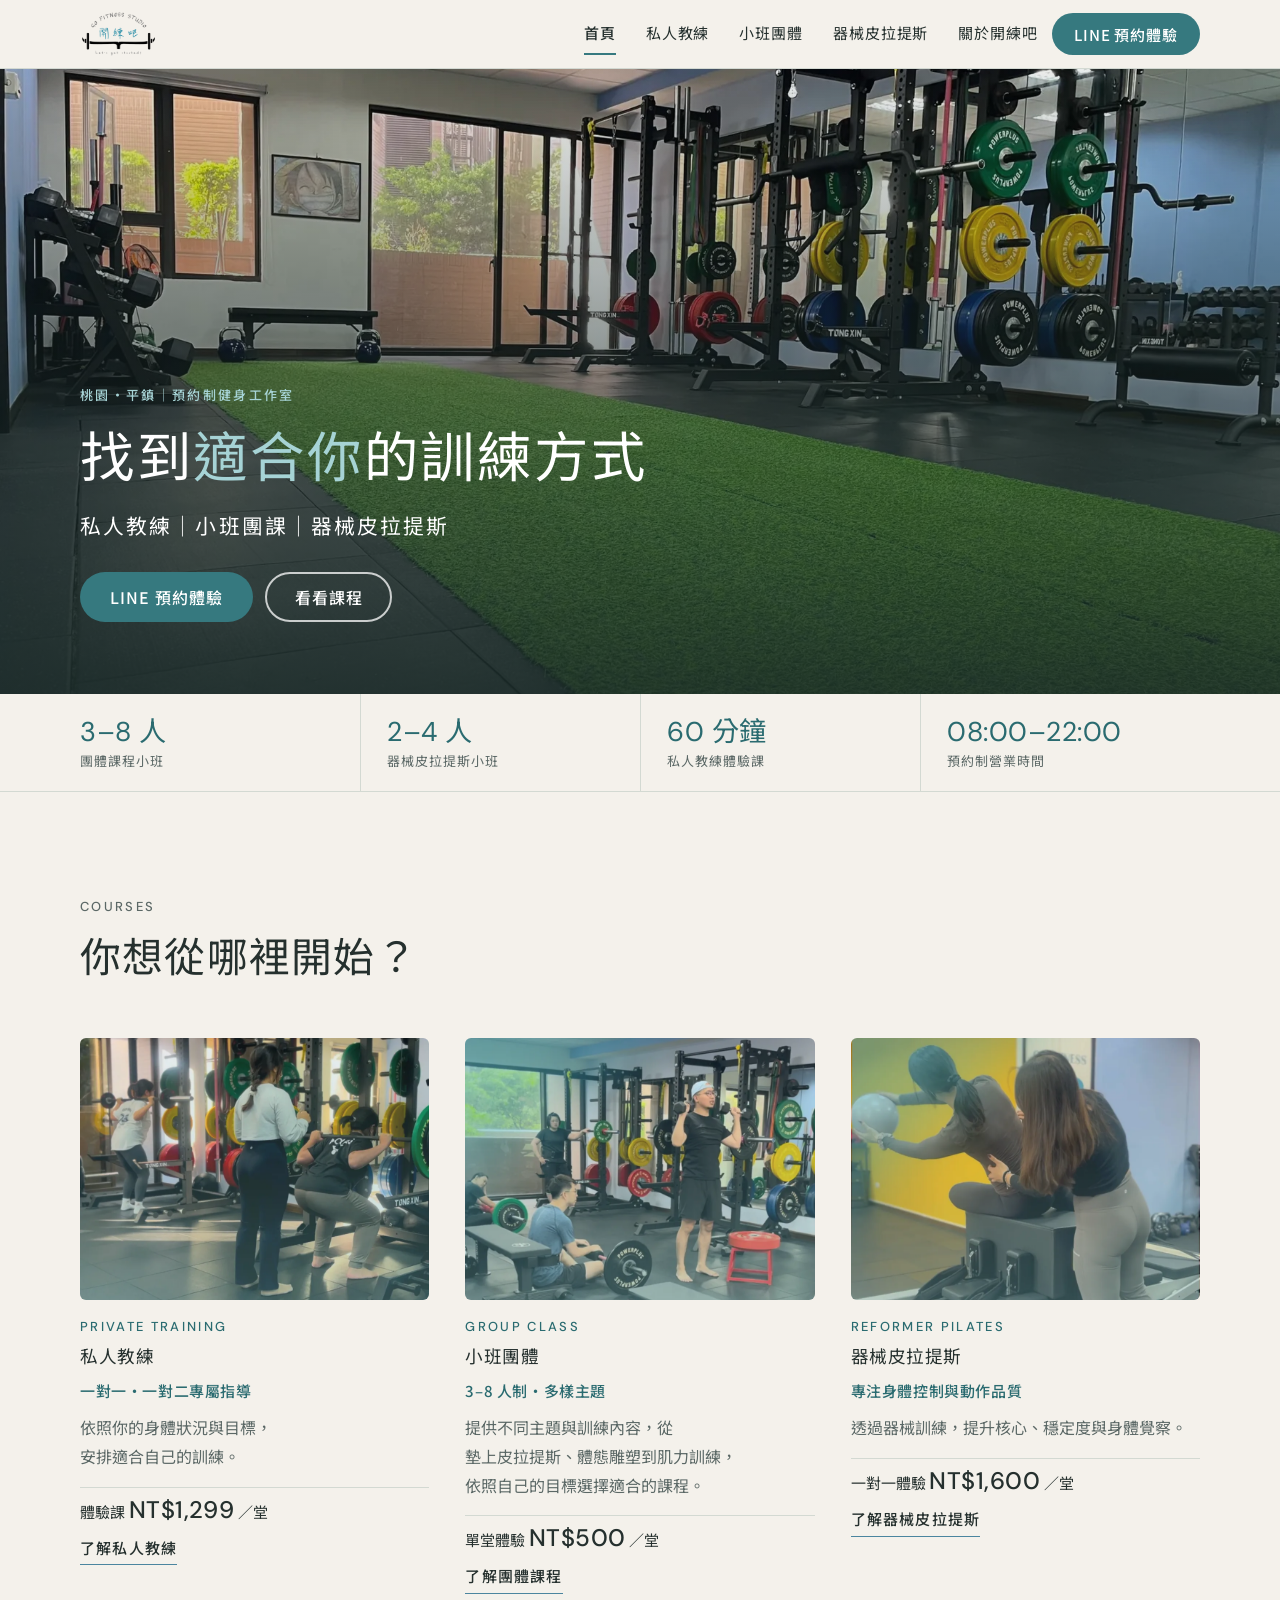
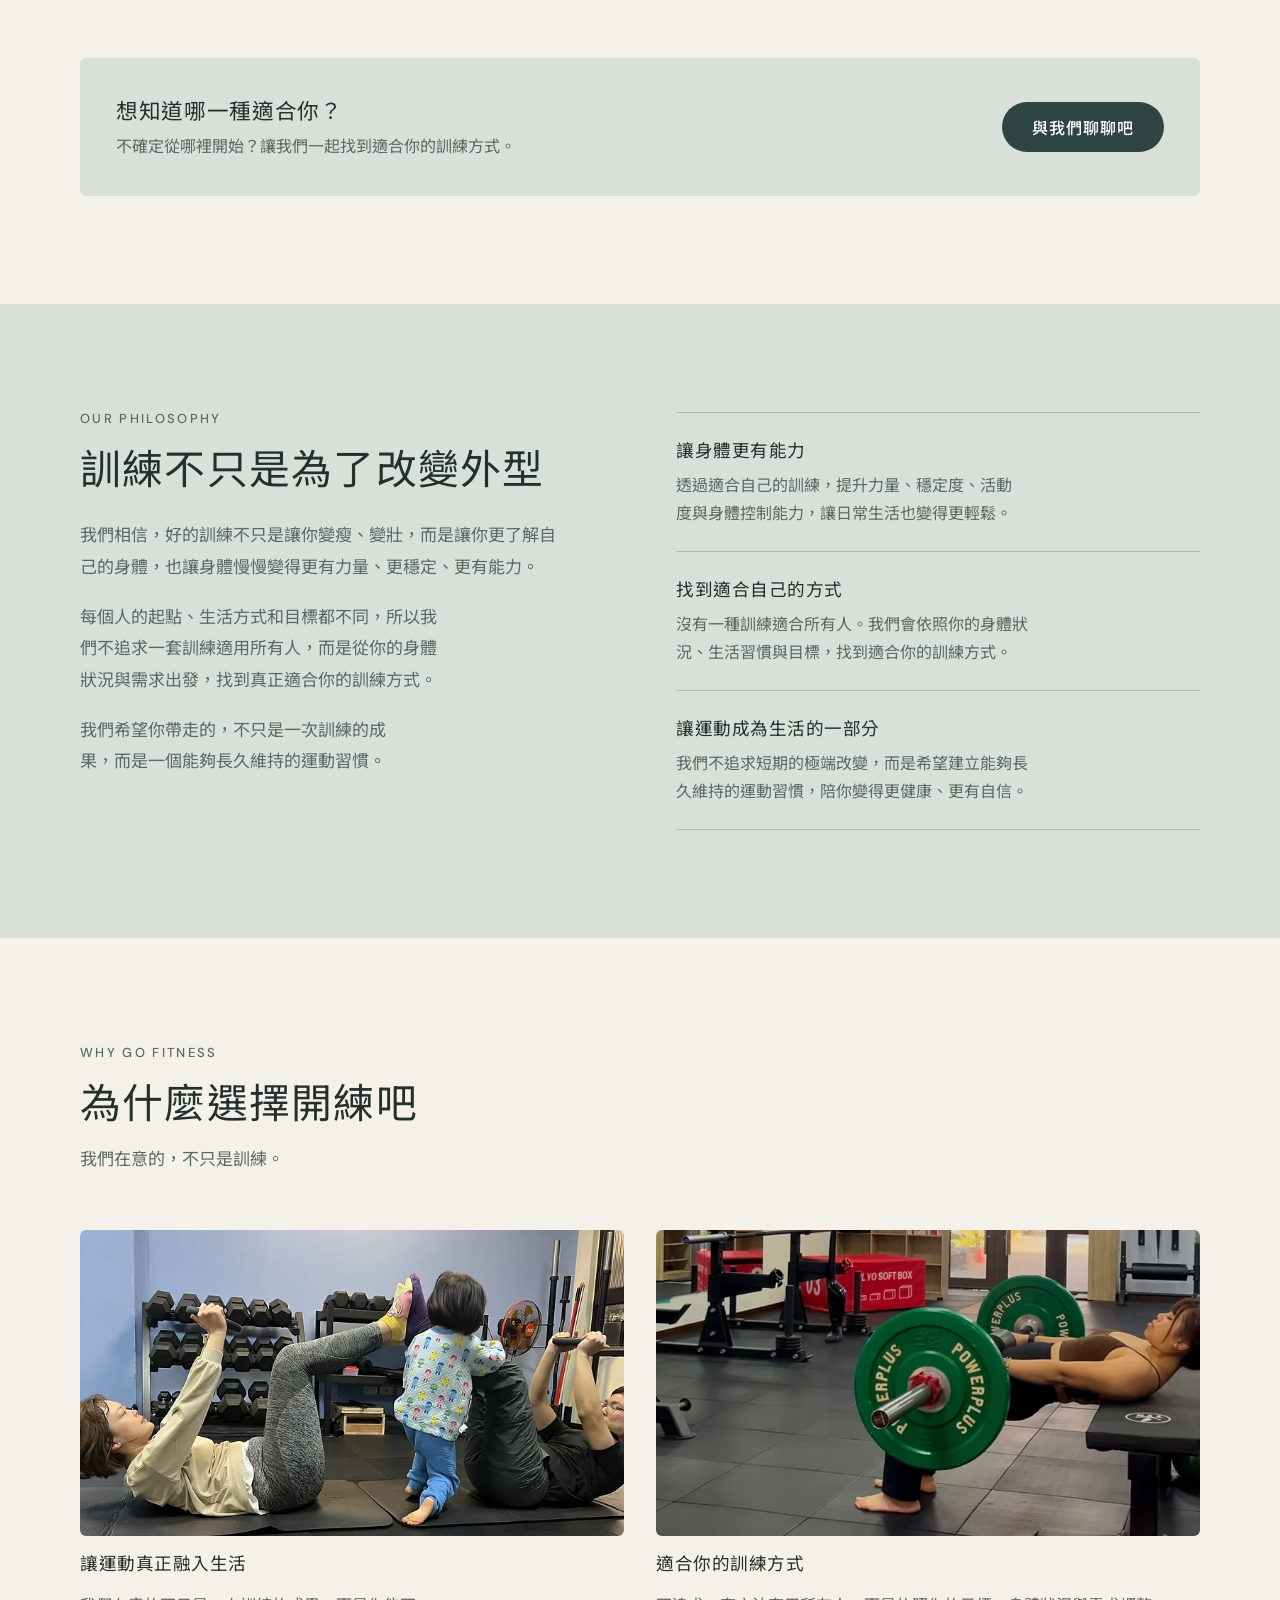
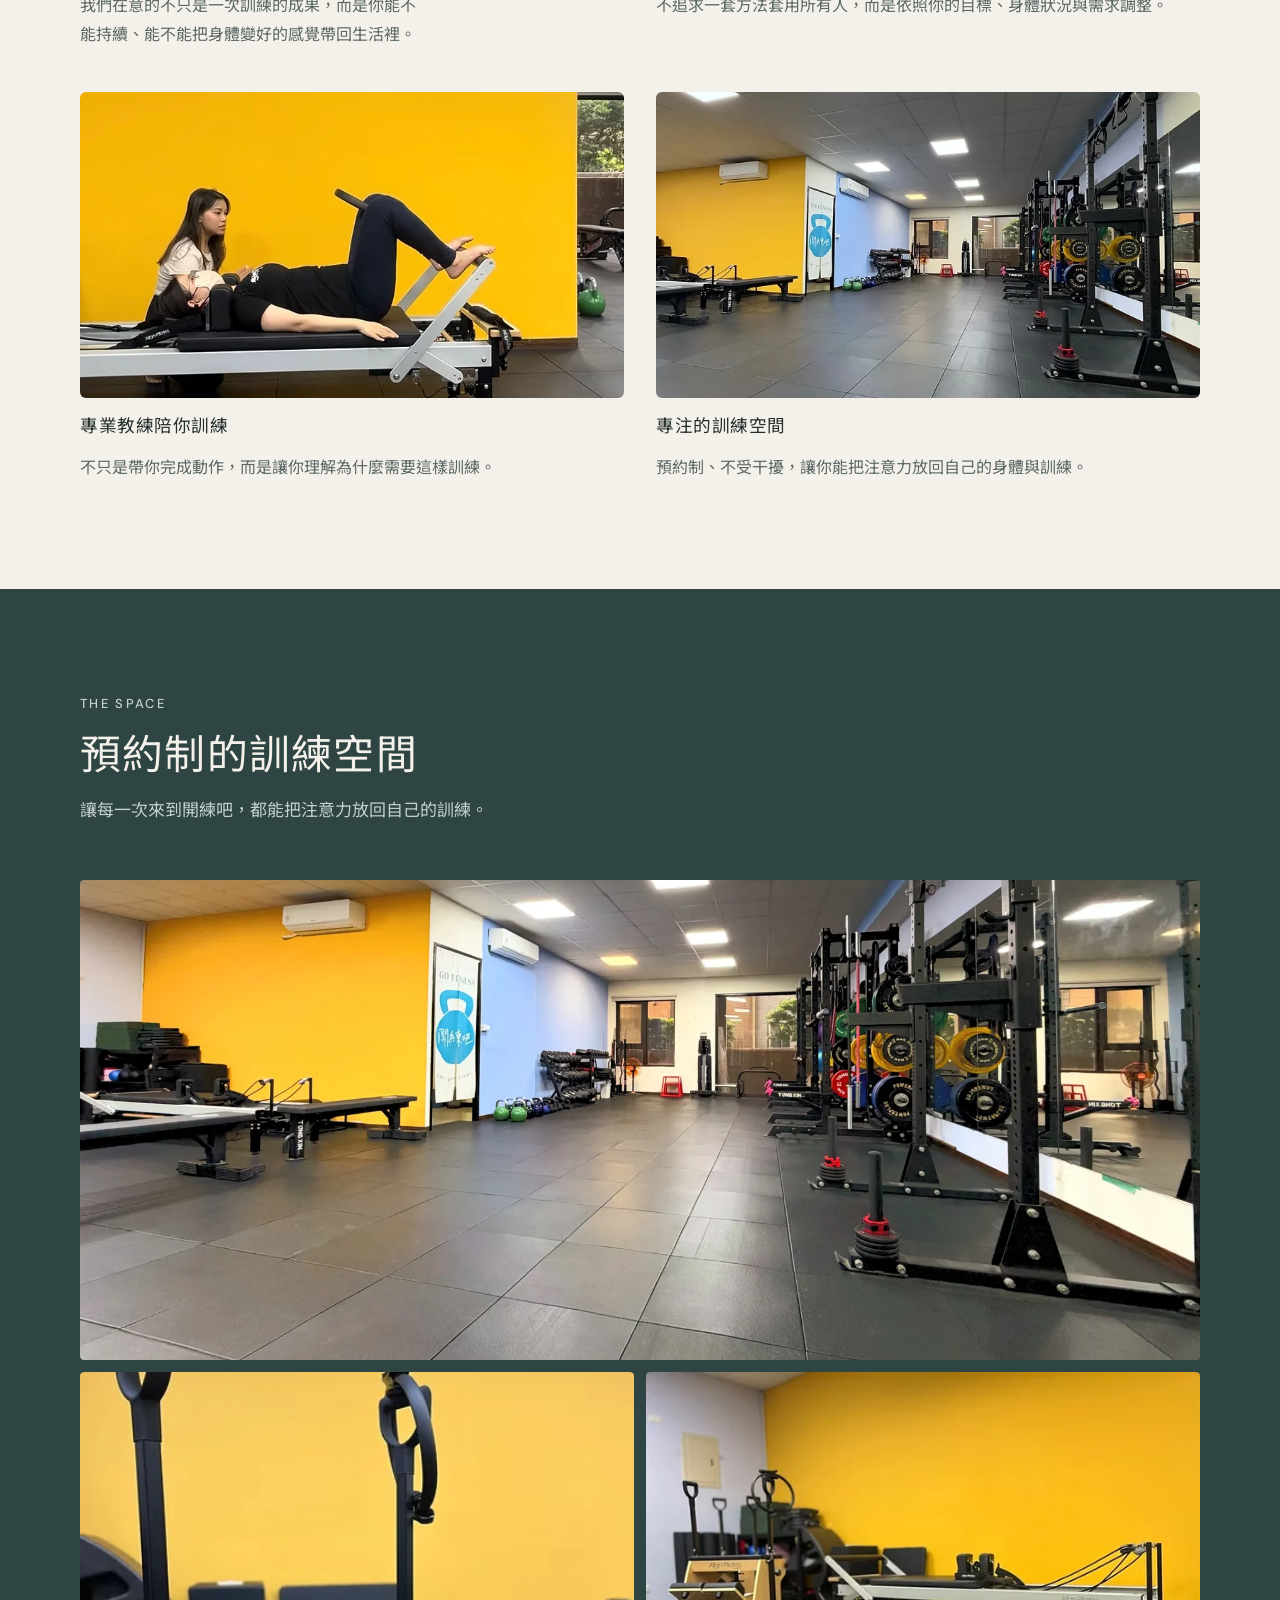
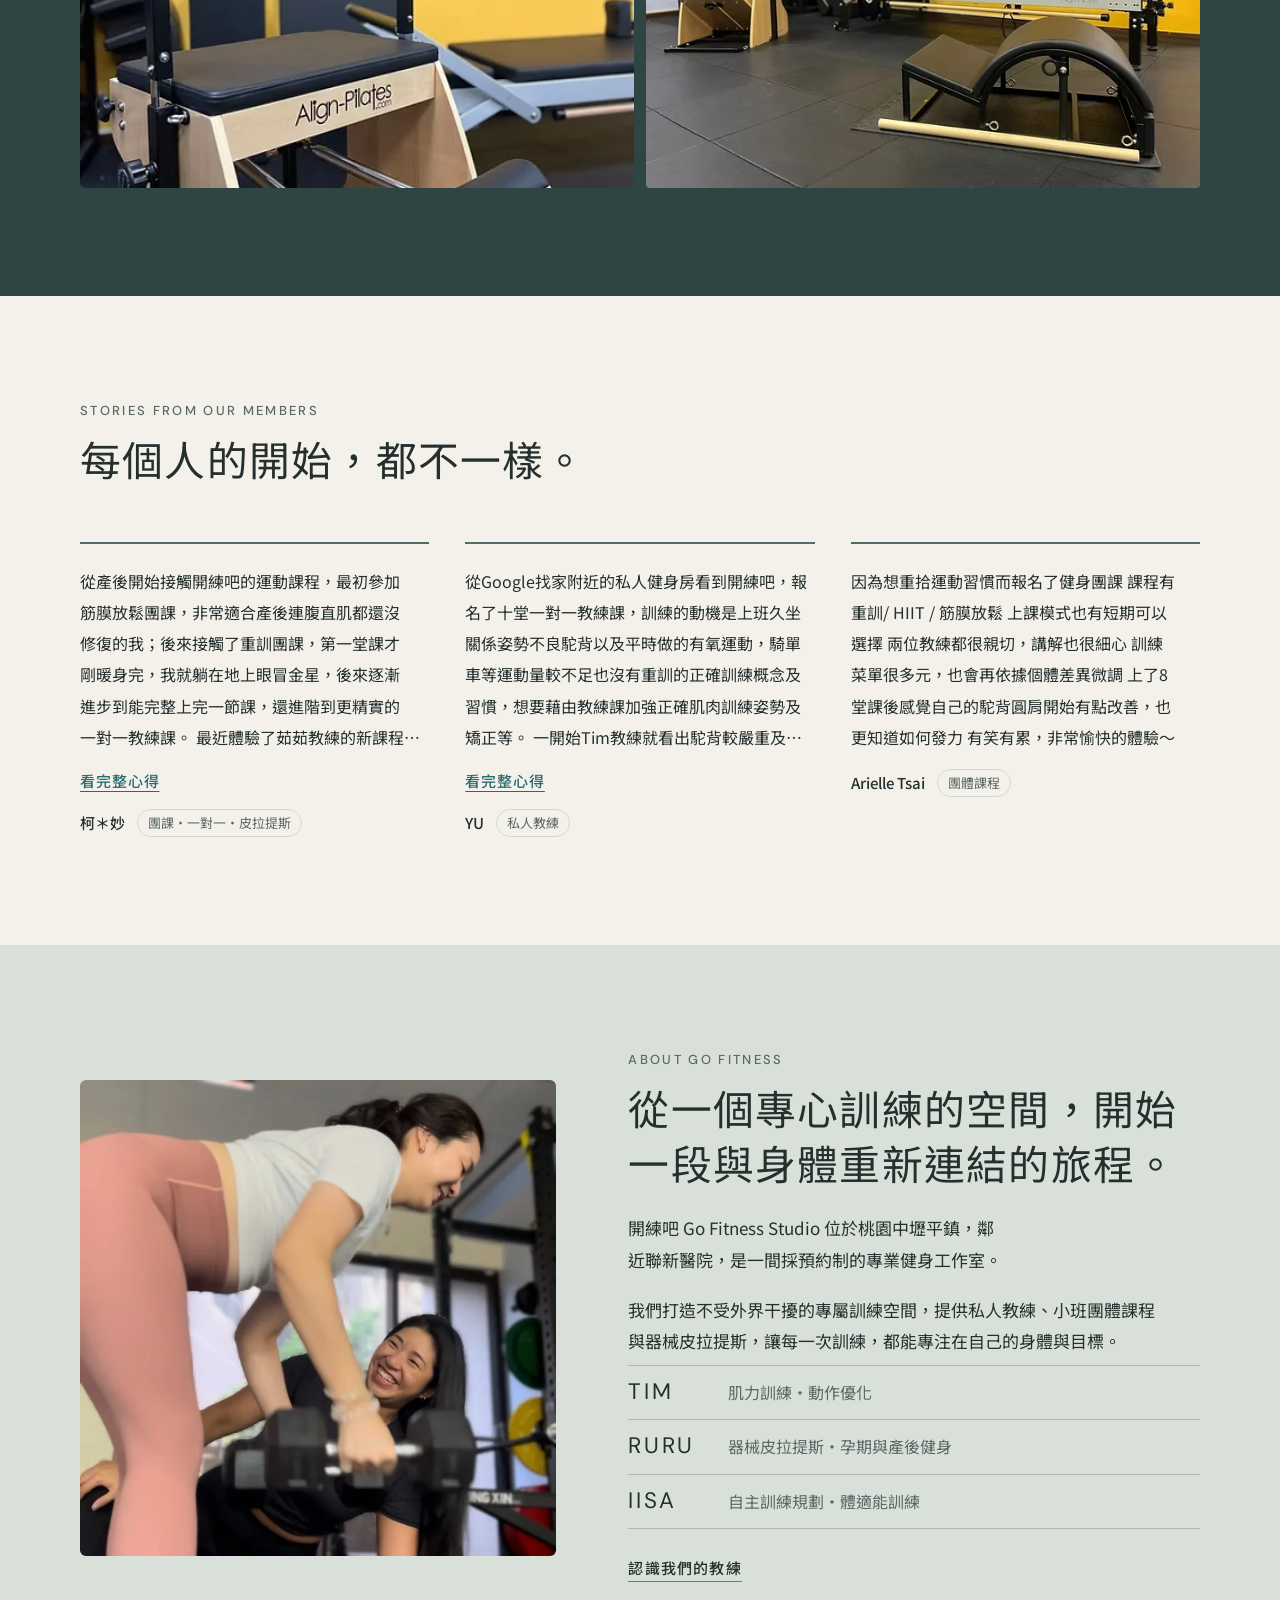
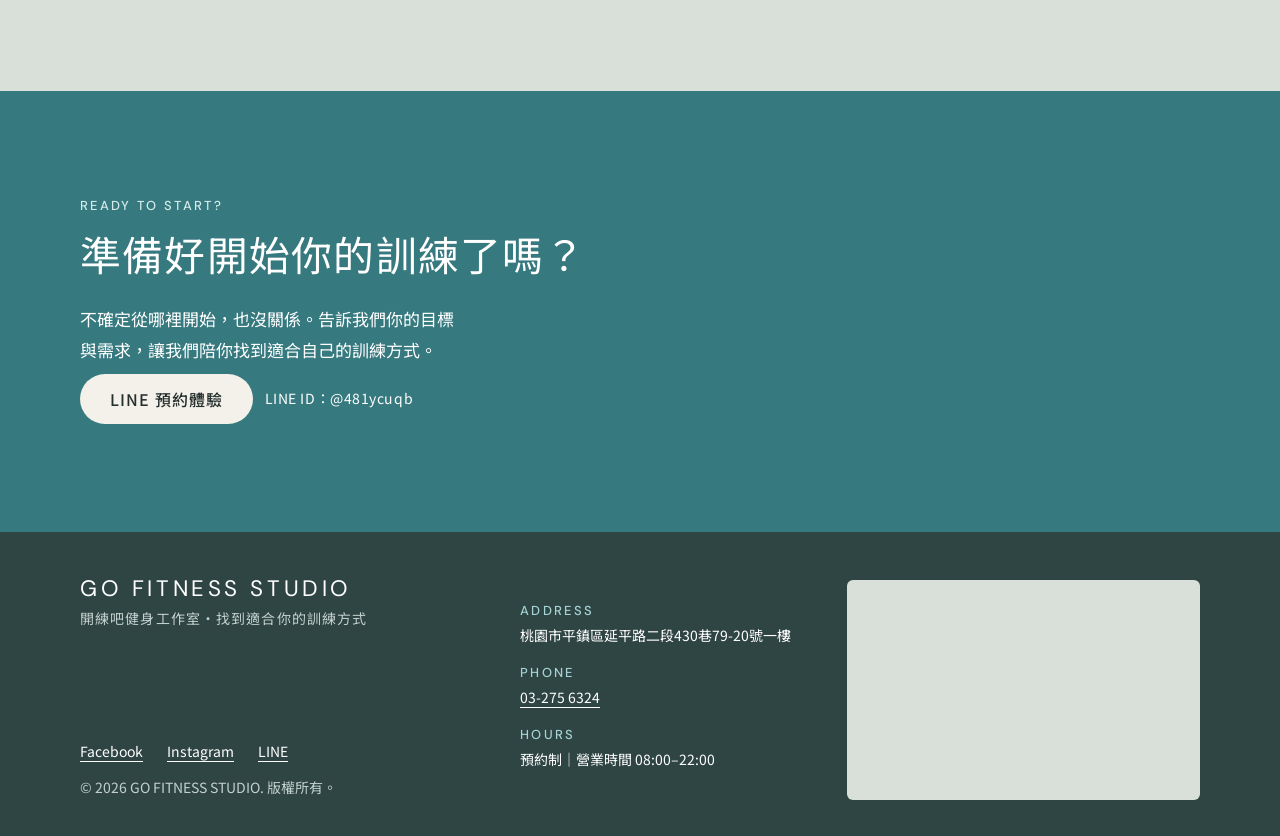
==== commit 8828eaf2: "Add files via upload" ====
--- a/index.html
+++ b/index.html
@@ -1,2944 +1,333 @@
-<!DOCTYPE html>
-<html lang="zh-Hant">
+<!doctype html>
+<html lang="zh-Hant-TW">
 <head>
-  <meta charset="UTF-8">
-  <title>開練吧｜團課預約</title>
-  <meta name="apple-mobile-web-app-capable" content="yes">
-  <meta name="mobile-web-app-capable" content="yes">
-  <meta name="apple-mobile-web-app-title" content="開練吧">
-  <link rel="apple-touch-icon" href="icon-180.png">
-  <link rel="icon" href="icon-180.png">
-  <!-- 提早跟後端建立連線，第一次請求可以少等一次握手 -->
-  <link rel="preconnect" href="https://script.google.com">
-  <link rel="preconnect" href="https://script.googleusercontent.com" crossorigin>
-  <script>
-  // ★ 把下面這行引號內的文字，換成你的 Apps Script 網頁應用程式網址（結尾是 /exec）★
-  window.API_URL='https://script.google.com/macros/s/AKfycbwasIm8_T7_YD-kkvk48kxrbqBGUF-bGq2czuj0LlfhqQAI74cyUo318BBvs_5u1uYW/exec';
-  // 讓原本的 google.script.run 改用網路請求呼叫後端，其餘程式不用改。
-  window.google=window.google||{};
-  (function(){
-    // ---- 學員端讀取類請求：先顯示上次存在本機的資料，同時在背景更新（有變動才重畫）----
-    // 只有呼叫端明確加上 .swr() 的請求才會這樣做；登入驗證、預約、取消等一律照常等伺服器回應。
-    // 任何寫入類操作成功後，本機快取會全部清掉，所以不會看到「剛預約完卻還是舊畫面」。
-    var SWR_PREFIX='gf_swr_',SWR_MAX_AGE=24*3600*1000;
-    var READ_FNS={getClasses:1,getMyBookings:1,getMyCourseStatus:1,getActivePackagePlans:1,getCoachNames:1,verifyAdminPassword:1,adminGetSchedule:1,adminGetData:1,adminGetCoachFees:1};
-    var SWR_FNS={getClasses:1,getMyBookings:1,getMyCourseStatus:1,getActivePackagePlans:1};
-    var inflight={};
-    function hash(t){var h=5381;for(var i=0;i<t.length;i++)h=((h<<5)+h+t.charCodeAt(i))|0;return (h>>>0).toString(36);}
-    function swrKey(name,args){return SWR_PREFIX+name+'_'+hash(JSON.stringify(args));}
-    function swrRead(key){try{var v=JSON.parse(window.localStorage.getItem(key)||'null');if(v&&typeof v.s==='string'&&Date.now()-v.t<SWR_MAX_AGE)return v.s;}catch(e){}return null;}
-    function swrWrite(key,t){try{window.localStorage.setItem(key,JSON.stringify({t:Date.now(),s:t}));}catch(e){}}
-    function swrDrop(key){try{window.localStorage.removeItem(key);}catch(e){}}
-    window.__swrClear=function(){try{var d=[];for(var i=0;i<window.localStorage.length;i++){var k=window.localStorage.key(i);if(k&&k.indexOf(SWR_PREFIX)===0)d.push(k);}d.forEach(function(k){window.localStorage.removeItem(k);});}catch(e){}};
-    window.__swrHas=function(name,args){return swrRead(swrKey(name,args))!==null;};
-    function post(name,args){
-      return fetch(window.API_URL,{method:'POST',headers:{'Content-Type':'text/plain;charset=utf-8'},body:JSON.stringify({fn:String(name),args:args})}).then(function(r){return r.json();});
-    }
-    window.google.script={run:(function mk(ok,fail,swr){return new Proxy({},{get:function(_,name){
-      if(name==='withSuccessHandler')return function(f){return mk(f,fail,swr);};
-      if(name==='withFailureHandler')return function(f){return mk(ok,f,swr);};
-      if(name==='withUserObject')return function(){return mk(ok,fail,swr);};
-      if(name==='swr')return function(){return mk(ok,fail,true);};
-      return function(){
-        var args=Array.prototype.slice.call(arguments);
-        var bad=function(msg){if(fail)fail(new Error(msg));else console.error(msg);};
-        if(!/^https:\/\//.test(window.API_URL)){bad('尚未設定後端網址。');return;}
-        var netFail=function(){bad('網路連線失敗，請稍後再試。');};
-        if(swr&&SWR_FNS[name]){
-          var key=swrKey(name,args),cached=swrRead(key),gotFresh=false;
-          // 同一個請求還在途中時，直接共用，不重複送出。
-          var p=inflight[key]||(inflight[key]=post(name,args).then(function(j){delete inflight[key];return j;},function(e){delete inflight[key];throw e;}));
-          if(cached!==null)Promise.resolve().then(function(){if(!gotFresh&&ok){try{ok(JSON.parse(cached));}catch(e){console.error(e);}}});
-          p.then(function(j){
-            gotFresh=true;
-            if(j&&j.ok){
-              var t=JSON.stringify(j.result===undefined?null:j.result);
-              if(j.result&&j.result.success===false)swrDrop(key);else swrWrite(key,t);
-              if(t!==cached&&ok)ok(j.result);
-            }else bad((j&&j.error)||'伺服器錯誤。');
-          },netFail);
-          return;
-        }
-        post(name,args).then(function(j){
-          if(j&&j.ok){if(!READ_FNS[name])window.__swrClear();if(ok)ok(j.result);}
-          else bad((j&&j.error)||'伺服器錯誤。');
-        },netFail);
-      };
-    }});})(null,null,false)};
-  })();
-  </script>
-  <meta name="viewport" content="width=device-width, initial-scale=1, viewport-fit=cover">
-  <style>
-    /* =====================================================================
-       開練吧｜團課預約 — 響應式樣式（全螢幕版，無外圍留白）
-       斷點：≥1180 桌機 / 820–1179 平板橫向 / 600–819 平板直向 / <600 手機
-       想調整四周內距，只要改 --gutter 即可（設 0 = 完全貼邊）。
-       ===================================================================== */
-    :root{
-      --app-bg:#f4f0e8; --app-ink:#4d716c; --app-muted:#777b73;
-      --app-teal:#087d80; --app-border:#e6dfd4; --app-soft:#e3eae3;
-      --gutter:clamp(14px,3vw,40px);
-      --pl:max(var(--gutter),env(safe-area-inset-left));
-      --pr:max(var(--gutter),env(safe-area-inset-right));
-      --pt:max(var(--gutter),env(safe-area-inset-top));
-      --pb:max(var(--gutter),env(safe-area-inset-bottom));
-      --fs-base:clamp(16px,.94rem + .3vw,18px);
-    }
-    *,*::before,*::after{box-sizing:border-box}
-    html{margin:0;padding:0;width:100%;min-height:100%;-webkit-text-size-adjust:100%;text-size-adjust:100%;background:var(--app-bg)}
-    body{
-      margin:0;padding:0;width:100%;min-width:0;min-height:100vh;min-height:100dvh;
-      overflow-x:hidden;overflow-x:clip;
-      font-family:Arial,"Noto Sans TC","PingFang TC","Microsoft JhengHei",sans-serif;
-      font-size:var(--fs-base);font-weight:400;line-height:1.7;letter-spacing:.01em;
-      background:var(--app-bg);color:var(--app-ink);
-    }
-    main{
-      display:block;width:100%;max-width:none;min-width:0;margin:0;
-      min-height:100vh;min-height:100dvh;
-      padding:0 var(--pr) var(--pb) var(--pl);
-    }
-    img,video,canvas,svg{max-width:100%}
-    h1,h2,h3,h4,strong,b,label{font-weight:500}
-    h1{font-size:clamp(28px,2rem + 1.2vw,40px);line-height:1.35;margin:0}
-    h2{font-size:clamp(21px,1.2rem + .8vw,26px);line-height:1.45;margin:0 0 12px;letter-spacing:.015em}
-    h3{font-size:clamp(18px,1.05rem + .4vw,21px);line-height:1.5;margin:0 0 8px}
-    p{margin:0 0 .6em}
-    label{display:block}
-    .hidden{display:none!important}
-
-    /* ---------- 首頁 Hero：滿版貼齊上、左、右邊緣 ---------- */
-    .home-panel{padding:0;text-align:left}
-    #home{display:flex;flex-direction:column;min-height:calc(100vh - var(--pb));min-height:calc(100dvh - var(--pb))}
-    #home .entry-grid{flex:1 1 auto}
-    .home-hero{
-      position:relative;isolation:isolate;overflow:hidden;
-      display:flex;align-items:center;
-      min-height:clamp(240px,38vh,460px);
-      margin:0 calc(var(--pr) * -1) clamp(22px,4vw,40px) calc(var(--pl) * -1);
-      padding:calc(clamp(28px,6vw,64px) + env(safe-area-inset-top)) var(--pr) clamp(28px,6vw,64px) var(--pl);
-      background:#e9e3d8;
-    }
-    .home-hero::before{content:"";position:absolute;inset:0;z-index:-2;background-image:url("hero.jpg");background-size:cover;background-position:center 55%}
-    .home-hero::after{content:"";position:absolute;inset:0;z-index:-1;background:rgba(244,240,232,.76)}
-    .hero-copy{max-width:760px}
-    .hero-eyebrow{font-size:12px;letter-spacing:3px;color:#6e8981;margin:0 0 18px}
-    .hero-title{font-size:clamp(34px,5vw,56px);font-weight:500;letter-spacing:.06em;line-height:1.25;margin:0 0 12px;color:#315e58}
-    .hero-subtitle{font-size:clamp(17px,1.1rem + .6vw,22px);letter-spacing:.08em;line-height:1.5;color:#5f7770;margin:0}
-    .hero-brand{font-size:13px;letter-spacing:3px;color:#6e8981;margin-top:20px}
-    .entry-heading{text-align:center;margin:0 0 24px}
-    .entry-heading h2{font-weight:400;margin:0 0 8px}
-    .entry-heading p{margin:0;color:var(--app-muted)}
-
-    /* ---------- 入口卡片 ---------- */
-    .entry-grid{display:grid;grid-template-columns:repeat(2,minmax(0,1fr));gap:clamp(12px,2vw,24px);text-align:left}
-    .entry-card,.admin-menu-card{
-      display:flex;flex-direction:column;align-items:flex-start;text-align:left;
-      width:100%;min-width:0;margin:0;color:var(--app-ink);background:#fff;
-      border:1px solid var(--app-border);border-radius:18px;
-      box-shadow:0 3px 14px rgba(54,76,68,.035);
-      font-family:inherit;font-size:inherit;
-    }
-    .entry-card{gap:12px;min-height:clamp(150px,22vh,220px);padding:clamp(18px,2.4vw,30px)}
-    .entry-card strong{font-size:clamp(20px,1.1rem + .6vw,24px)}
-    .entry-kicker{font-size:11px;letter-spacing:2px;color:#8b9b91}
-    .entry-description{line-height:1.7;color:var(--app-muted);font-weight:400}
-    .entry-action{margin-top:auto;padding-top:8px;font-weight:500;color:var(--app-teal)}
-    .admin-entry .entry-action{color:#786348}
-
-
-    /* ---------- 課務管理：手機優先、減少卡片壓迫感 ---------- */
-    .course-admin-panel{padding:clamp(18px,3vw,28px)}
-    .course-admin-heading{display:flex;align-items:center;gap:14px;margin-bottom:22px}
-    .course-admin-heading h2{margin:0 0 3px}
-    .course-admin-heading .hint{margin:0}
-    .course-admin-shortcuts{display:grid;grid-template-columns:repeat(2,minmax(0,1fr));gap:14px;margin:0 0 26px}
-    .course-admin-tile{display:flex;flex-direction:column;align-items:flex-start;gap:8px;min-width:0;width:100%;padding:18px;text-align:left;border:1px solid var(--app-border);border-radius:16px;background:#fff;color:var(--app-ink);font:inherit;line-height:1.5;cursor:pointer;white-space:normal}
-    .course-admin-tile.is-active{border-color:var(--app-teal);box-shadow:inset 0 0 0 1px var(--app-teal);background:#fbfdfb}
-    .course-admin-tile strong{font-size:clamp(17px,1rem + .2vw,20px);font-weight:600}
-    .course-admin-tile>span{font-size:.86em;color:var(--app-muted);overflow-wrap:anywhere}
-    .course-admin-status{margin:0 0 24px}
-    .course-admin-status h3{margin-bottom:10px}
-    .course-admin-status-box{padding:14px 16px;background:#f8f6f1;border:1px solid var(--app-border);border-radius:12px;color:var(--app-muted)}
-    .course-admin-status-box p{margin:0}
-    .course-admin-content{border-top:1px solid var(--app-border);padding-top:22px}
-    @media(max-width:520px){.course-admin-shortcuts{grid-template-columns:1fr;gap:10px}.course-admin-tile{display:flex;flex-direction:column;align-items:flex-start;gap:6px;padding:16px}.course-admin-tile strong{align-self:auto}}
-
-    /* ---------- 版面通用 ---------- */
-    #studentArea,#adminArea{padding-top:var(--pt);min-width:0}
-    .back-button,.section-back{margin:0 0 16px}
-    .section-title{margin-top:0}
-    h2.section-title{border-top:1px solid #e4ddd2;padding-top:24px;margin-top:34px}
-    #studentArea > .week-toolbar{margin-bottom:16px}
-    .login-panel{max-width:560px;margin:clamp(12px,3vw,32px) auto}
-    .class-card,.panel{
-      min-width:0;background:#fff;border:1px solid var(--app-border);border-radius:18px;
-      padding:clamp(14px,2vw,22px);margin-bottom:14px;
-      box-shadow:0 3px 14px rgba(54,76,68,.035);overflow-wrap:anywhere;
-    }
-    .class-card h2,.panel h2{margin:0 0 12px}
-    .detail{margin:7px 0;color:var(--app-muted)}
-    .hint,.message,.home-description{color:var(--app-muted);line-height:1.75}
-    .hint{font-size:.9em}
-    .status{color:#28766c;font-weight:500}
-    .eyebrow{font-size:11px;letter-spacing:3px;color:#8b9b91;margin:0 0 12px}
-    .home-description{margin:0 0 24px}
-    .pill{display:inline-block;background:#e9eee7;padding:5px 9px;border-radius:20px;font-size:.85em}
-    .section-divider{height:1px;background:#e4ddd2;margin:28px 0}
-    /* 本次調整：登入卡片、學生端獨立內頁 */
-    .student-login-title{border:0!important;padding-top:0!important;margin:0 0 12px!important}
-    #studentLoginPanel{padding-bottom:clamp(24px,5vw,42px);margin-bottom:clamp(24px,5vw,42px)}
-    #studentLoginButton{margin-bottom:0}
-    .student-page-back{display:block;width:fit-content;margin:0 0 18px}
-    .student-page-section{min-width:0}
-    .student-page-section > h2:first-of-type{margin-top:0}
-
-    .student-session-bar{display:flex;align-items:center;justify-content:space-between;gap:12px;padding:10px 14px;margin:12px 0 20px;background:#edf3ee;border-radius:12px;color:#39766f;font-weight:600}
-    .student-session-bar button{margin:0}
-    /* 學員首頁快捷卡片：沿用老師後台的橫向卡片與暖米綠色系 */
-
-
-    .mb-month-row{display:flex;gap:8px;align-items:center}
-    .mb-month-row select{flex:1;min-width:0;margin:0}
-    .mb-month-row button{margin:0;width:auto;padding:10px 16px;min-height:0}
-    #myBookingCalendar{margin:10px 0 6px}
-    .mb-day-title{margin:14px 0 8px;font-size:1.05em;color:var(--app-ink)}
-    .cal-cell.has-booked .cal-count{background:#dcefe6;color:#1f6b50}
-    .cal-cell.has-cancelled .cal-count{background:#f3dcd7;color:#98483d}
-    .cal-cell.has-other .cal-count{background:#f6ecd0;color:#8a6a14}
-    .fee-tabs{display:flex;flex-wrap:wrap;gap:8px;margin:0 0 12px}.fee-tab{width:auto;margin:0;padding:9px 18px;min-height:0;border-radius:999px;background:#fff;color:var(--app-ink);border:1.5px solid var(--app-border);font-weight:700}.fee-tab.active{background:var(--app-teal);color:#fff;border-color:var(--app-teal)}
-    .fee-month-nav{justify-content:center;gap:18px}.cal-head.fee-month-nav button{width:auto;flex:0 0 auto;min-width:52px;padding:8px 16px;font-size:1.2em;line-height:1;margin:0}.fee-month-nav strong{white-space:nowrap}
-    .fee-tabs .fee-tab{width:auto;flex:0 0 auto}
-    .fee-hero{background:var(--app-teal);color:#fff;border-radius:18px;padding:18px 20px;margin:4px 0 14px;display:flex;flex-direction:column;gap:4px}
-    .fee-hero-label{font-size:.9em;opacity:.9}.fee-hero-amount{font-size:2.2em;line-height:1.2}.fee-hero-sub{font-size:.85em;opacity:.9}
-    .fee-date{margin:16px 2px 8px;font-weight:700;color:var(--app-muted)}
-    .fee-class{background:#fff;border:1px solid var(--app-border);border-radius:14px;padding:12px 14px;margin:0 0 10px}
-    .fee-class-top{display:flex;justify-content:space-between;align-items:flex-start;gap:10px;margin-bottom:6px}
-    .fee-class-name{font-size:1.05em;color:var(--app-ink)}.fee-class-time{color:var(--app-muted);font-weight:600;margin-top:2px}
-    .fee-class-amount{font-weight:700;color:var(--app-ink);white-space:nowrap}
-    .sched-controls{display:flex;gap:8px;align-items:center}.sched-toggle{width:auto;margin:0;padding:8px 14px;min-height:0;white-space:nowrap}.sched-class.clickable{cursor:pointer}.sched-class.clickable:active{background:#f3f8f6}
-    .sched-head{display:flex;justify-content:space-between;align-items:center;gap:10px}.sched-head h3{margin:0}.sched-range{width:auto;min-width:130px;margin:0;padding:8px 12px}
-    .sched-badge{background:#5b6b8c;color:#fff;border-radius:999px;padding:8px 16px;font-weight:700;white-space:nowrap}.sched-badge.zero{background:#aab2c3}.sched-badge.full{background:#d9534f}
-    .fee-row{padding:8px 0;border-top:1px solid var(--app-border)}.fee-name{font-weight:700;color:var(--app-ink)}
-    #backToTop{position:fixed;right:14px;bottom:18px;z-index:900;margin:0;width:44px;height:44px;padding:0;font-size:1.3em;line-height:1;min-height:0;border-radius:999px;border:1px solid var(--app-border);background:rgba(255,255,255,.96);color:var(--app-ink);font-weight:700;box-shadow:0 4px 14px rgba(0,0,0,.18);opacity:0;pointer-events:none;transform:translateY(8px);transition:opacity .2s,transform .2s;cursor:pointer}
-    #backToTop.show{opacity:1;pointer-events:auto;transform:none}
-    /* ---------- 修改課程：月行事曆 ---------- */
-    .cal-head{display:flex;align-items:center;justify-content:space-between;gap:8px;margin:6px 0 10px}
-    .cal-head strong{font-size:1.1em;color:var(--app-ink)}
-    .cal-head button{margin:0;width:auto;padding:8px 14px;min-height:0}
-    .cal-nav{display:flex;gap:6px}
-    .cal-head{flex-wrap:nowrap}
-    .cal-head strong{flex:1 1 auto;min-width:0;text-align:center;white-space:nowrap;font-size:1.05em}
-    .cal-head .cal-nav{flex:0 0 auto}
-    .cal-head .cal-nav button,.cal-head>button{width:auto!important;flex:0 0 auto;min-width:44px;padding:8px 14px}
-    .cal-grid{display:grid;grid-template-columns:repeat(7,minmax(0,1fr));gap:4px}
-    .cal-dow{text-align:center;font-size:.8em;color:var(--app-muted);padding:2px 0}
-    .cal-cell{min-height:64px;height:auto;overflow:visible;min-width:0;padding:4px 3px;border:1px solid var(--app-border);border-radius:10px;background:#fff;text-align:center;cursor:pointer;display:flex;flex-direction:column;align-items:center;gap:2px;font:inherit;color:var(--app-ink);margin:0;width:auto}
-    .cal-cell.blank{border:0;background:transparent;cursor:default}
-    .cal-cell.today .cal-day{background:var(--app-teal);color:#fff;border-radius:999px;padding:0 6px}
-    .cal-cell.sel{border-color:var(--app-ink);box-shadow:0 0 0 1px var(--app-ink) inset;background:#f3f8f6}
-    .cal-day{font-size:.85em;font-weight:700;line-height:1.5}
-    .cal-count{font-size:.8em;background:#e8f0ed;color:var(--app-ink);border-radius:999px;padding:0 6px;font-weight:700;line-height:1.5}
-    .cal-count.cancelled{background:#f3dcd7;color:#98483d}
-    .cal-times{font-size:.78em;color:var(--app-muted);line-height:1.3;display:flex;flex-direction:column;align-items:center;width:100%}
-    .cal-times span{display:block;white-space:nowrap}
-    .cal-agenda{margin:12px 0 4px;display:flex;flex-direction:column;gap:8px}
-    .cal-agenda h4{margin:0;font-size:1em;color:var(--app-ink)}
-    .cal-item{display:block;width:100%;text-align:left;margin:0;padding:10px 12px;border:1.5px solid var(--app-border);border-radius:12px;background:#fff;font:inherit;color:var(--app-ink);cursor:pointer;line-height:1.5}
-    .cal-item.sel{border-color:var(--app-ink);background:#f3f8f6;box-shadow:0 0 0 1px var(--app-ink) inset}
-    .cal-item.is-cancelled{background:#fcefed}
-    .cal-item small{display:block;color:var(--app-muted)}
-    /* ---------- 學員首頁摘要列 ---------- */
-    .student-summary{grid-column:1/-1;display:flex;flex-wrap:wrap;align-items:center;gap:4px 10px;width:100%;margin:0;padding:12px 16px;text-align:left;background:#f3f8f6;border:1px solid var(--app-border);border-radius:14px;color:var(--app-ink);font-size:1em;line-height:1.5;cursor:pointer}
-    .student-summary .sum-main{font-weight:700}
-    .student-summary .sum-exp{white-space:nowrap}
-    .student-summary .sum-sub{color:var(--app-muted);font-size:.92em}
-    .student-summary .sum-soon{font-weight:800;color:#b5652a}
-    .student-summary.is-soon{background:#fdf3e9;border-color:#f0d5b8}
-    .student-summary.is-empty{background:#fff}
-    .student-menu{display:grid;grid-template-columns:repeat(auto-fit,minmax(min(100%,280px),1fr));gap:12px;margin:18px 0 28px}
-    .student-menu-card{display:flex;align-items:center;gap:14px;width:100%;min-height:82px;margin:0;padding:16px 18px;text-align:left;background:#fff;border:1px solid var(--app-border);border-radius:18px;color:var(--app-ink);box-shadow:0 3px 14px rgba(54,76,68,.035)}
-    .student-menu-card .menu-icon{flex:0 0 34px;width:34px;text-align:center;font-size:25px;color:#9c805a}
-    .student-menu-card .student-menu-copy{display:block;flex:1;min-width:0}
-    .student-menu-card strong{display:block;font-size:1.02em;line-height:1.4;color:var(--app-ink);font-weight:600}
-    .student-menu-card .menu-desc{display:block;margin-top:3px;font-size:.84em;line-height:1.5;color:var(--app-muted)}
-    .student-menu-card .menu-arrow{font-size:25px;line-height:1;color:#8b9b91;margin-left:auto}
-    .admin-menu-card .menu-badge,.menu-badge{display:inline-block;color:#fff;margin-left:8px;padding:1px 9px;border-radius:999px;background:#b3563f;color:#fff;font-size:.78em;font-weight:600;line-height:1.6;vertical-align:middle}
-    .menu-badge.calm{background:#6f8a7c}
-    .menu-badge.hidden{display:none}
-    .next-class{display:block;width:100%;margin:0;padding:14px 18px;text-align:left;background:#f4f8f5;border:1px solid var(--app-border);border-radius:18px;color:var(--app-ink);font:inherit}
-    .next-class.hidden{display:none}
-    .next-class .nc-label{display:block;font-size:.8em;color:var(--app-muted)}
-    .next-class .nc-main{display:block;margin-top:2px;font-size:1.05em;font-weight:600;line-height:1.5}
-    .next-class .nc-sub{display:block;margin-top:2px;font-size:.84em;line-height:1.5;color:var(--app-muted)}
-    button.is-busy{opacity:.6;pointer-events:none;cursor:progress}
-    /* ---------- 學員選課：週日期列＋當天課程卡片 ---------- */
-    .sday-head{display:flex;align-items:center;justify-content:space-between;gap:10px;margin:14px 0 8px;position:relative}
-    .sday-head strong{display:block!important;font-size:1.1em;font-weight:700}
-    .sday-today,.sday-cal{width:auto;margin:0;min-height:0;padding:8px 16px;border-radius:999px;background:#fff;border:1.5px solid var(--app-border);color:var(--app-muted)}
-    .sday-cal{padding:8px 12px}
-    .sday-pick{position:absolute;right:0;top:100%;width:1px;height:1px;opacity:0;pointer-events:none;border:0;padding:0}
-    .sday-strip{display:flex;align-items:center;gap:2px;background:#fff;border:1px solid var(--app-border);border-radius:18px;padding:10px 4px;margin:0 0 16px}
-    .sday-arrow{width:32px;flex:0 0 32px;margin:0;min-height:0;padding:0;background:transparent;border:0;color:var(--app-muted);font-size:1.8em;line-height:1;box-shadow:none}
-    .sday-days{flex:1;display:grid;grid-template-columns:repeat(7,minmax(0,1fr));gap:2px}
-    .sday-d{display:flex;flex-direction:column;align-items:center;gap:4px;margin:0;padding:4px 0;min-height:0;background:transparent;border:0;box-shadow:none;color:var(--app-muted);font-weight:500}
-    .sday-d .dow{font-size:.85em;color:var(--app-ink)}
-    .sday-d .num{display:flex;align-items:center;justify-content:center;width:36px;height:36px;border-radius:999px;font-size:1.05em}
-    .sday-d.today .num{border:1.5px solid var(--app-teal)}
-    .sday-d.sel .num{background:var(--app-teal);color:#fff;border-color:var(--app-teal)}
-    .sday-d .dot{width:5px;height:5px;border-radius:50%;background:transparent}
-    .sday-d.has .dot{background:var(--app-teal)}
-    .stu-cal-head{display:flex;align-items:center;justify-content:space-between;gap:10px;margin-bottom:10px}
-    .stu-cal-head strong{font-size:1.1em}
-    .stu-cal-head button{width:auto!important;margin:0;min-width:44px;padding:8px 14px;min-height:0}
-    .stu-cal-grid{display:grid;grid-template-columns:repeat(7,minmax(0,1fr));gap:4px;margin-bottom:10px}
-    .stu-cal-dow{text-align:center;color:var(--app-muted);font-size:.85em;padding:6px 0}
-    .stu-cal-day{display:flex;flex-direction:column;align-items:center;justify-content:center;gap:2px;height:46px;margin:0;padding:0;min-height:0;background:transparent;border:0;border-radius:12px;color:var(--app-ink);box-shadow:none;font-weight:500}
-    .stu-cal-day i{width:5px;height:5px;border-radius:50%;background:transparent}
-    .stu-cal-day.has i{background:var(--app-teal)}
-    .stu-cal-day.today{background:#eef3ef}
-    .stu-cal-day.sel{background:var(--app-teal);color:#fff}.stu-cal-day.sel.has i{background:#fff}
-    .stu-cal-legend{display:flex;align-items:center;justify-content:center;gap:6px;color:var(--app-muted);font-size:.85em;margin:4px 0 12px}
-    .stu-cal-legend i{width:6px;height:6px;border-radius:50%;background:var(--app-teal)}
-    .sub-badge{display:inline-block;padding:1px 9px;border-radius:999px;background:#f6e3c0;color:#8a5a14;font-size:.8em;font-weight:700;line-height:1.6;margin-left:6px;vertical-align:middle}
-    .fee-class.is-sub{border-left:4px solid #d08a2e;background:#fff9ee}
-    .fee-class .sub-line{margin:2px 0 6px}.fee-class .sub-line .sub-badge{margin-left:0}
-    .admin-fold{margin:18px 0 0;border:1px solid var(--app-border);border-radius:16px;padding:4px 16px;background:#fff}
-    .admin-fold>summary{cursor:pointer;font-weight:600;padding:12px 0;list-style:none}
-    .admin-fold>summary::-webkit-details-marker{display:none}
-    .admin-fold>summary::after{content:'▾';float:right;color:var(--app-muted)}
-    .admin-fold[open]>summary::after{content:'▴'}
-    .admin-fold .block-title{margin:14px 0 8px}
-    #todoCount{margin-left:8px;padding:1px 9px;border-radius:999px;background:#b3563f;color:#fff;font-size:.8em}
-    #todoCount:empty{display:none}
-    /* ---------- 老師後台：固定在底部的 4 項導覽 ---------- */
-    #adminMenuView .admin-menu-card:not(#plansMenuCard){display:none}
-    #adminMenuView .admin-menu{margin-top:14px;padding-bottom:0;border-bottom:0}
-    .admin-section>.section-back{display:none}
-    #classesSection>.section-back{display:inline-flex}
-    body:has(#adminPanel:not(.hidden)){padding-bottom:110px}
-    body:has(#adminPanel:not(.hidden)) #backToTop{bottom:100px}
-    .bottom-nav{position:fixed;left:50%;transform:translateX(-50%);bottom:max(12px,env(safe-area-inset-bottom));width:min(calc(100% - 24px),560px);display:flex;justify-content:space-around;gap:4px;padding:8px 8px;background:rgba(247,250,248,.95);-webkit-backdrop-filter:blur(12px);backdrop-filter:blur(12px);border:1px solid var(--app-border);border-radius:32px;box-shadow:0 8px 28px rgba(40,60,52,.18);z-index:950}
-    .bottom-nav button{position:relative;flex:1 1 0;width:auto!important;margin:0;min-height:0;padding:7px 2px 6px;background:transparent;border:0;border-radius:24px;display:flex;flex-direction:column;align-items:center;gap:3px;color:var(--app-muted);font-size:.78em;font-weight:600;box-shadow:none}
-    .bottom-nav button svg{width:24px;height:24px;stroke:currentColor;fill:none;stroke-width:1.8;stroke-linecap:round;stroke-linejoin:round}
-    .bottom-nav button.active{background:#e1ece6;color:var(--app-teal)}
-    .bottom-nav .nav-dot{position:absolute;top:2px;left:calc(50% + 6px);min-width:18px;height:18px;padding:0 5px;border-radius:999px;background:#b3563f;color:#fff;font-size:.8em;line-height:18px;text-align:center}
-    .bottom-nav .nav-dot:empty{display:none}
-    /* ---------- 學員端：固定在底部的 4 項導覽 ---------- */
-    #studentMenuView .student-menu-card{display:none}
-    .student-page-back{display:none!important}
-    body:has(#studentWorkspace:not(.hidden)){padding-bottom:110px}
-    body:has(#studentWorkspace:not(.hidden)) #backToTop{bottom:100px}
-    html,body{overscroll-behavior-y:contain}
-    .bar-tools{display:flex;align-items:center;gap:8px}
-    .bar-tools button{width:auto!important}
-    .icon-refresh{width:auto!important;margin:0;min-height:0;padding:6px 11px;border-radius:999px;background:transparent;border:1px solid var(--app-border);color:var(--app-muted);font-size:1.05em;line-height:1;box-shadow:none}
-    .icon-refresh.spin{animation:gfspin .8s linear infinite}
-    @keyframes gfspin{to{transform:rotate(360deg)}}
-    .last-refresh{font-size:.76em;color:var(--app-muted);font-weight:500}
-    .last-refresh:empty{display:none}
-    .admin-welcome{display:flex;align-items:flex-end;justify-content:space-between;gap:12px}
-    .welcome-tools{display:flex;align-items:center;gap:8px;flex:0 0 auto;padding-bottom:6px}
-    .admin-bottom-actions{margin-top:18px;padding-top:0}.admin-bottom-actions button{min-width:0;width:auto!important;padding:10px 22px;background:transparent;color:var(--app-muted);border:1px solid var(--app-border);box-shadow:none}
-    #ptrHint{position:fixed;top:10px;left:50%;transform:translateX(-50%);z-index:960;padding:6px 16px;border-radius:999px;background:#fff;border:1px solid var(--app-border);box-shadow:0 4px 14px rgba(40,60,52,.14);color:var(--app-muted);font-size:.85em;opacity:0;pointer-events:none;transition:opacity .15s}
-    #purchaseSection .section-divider{display:none}
-    #purchaseSection .form-block{background:#fbfaf6;border:1px solid var(--app-border);border-radius:16px;padding:16px 16px 18px;margin:14px 0;max-width:none}
-    #purchaseSection .form-block>.block-title:first-child{margin-top:0}
-    .cal-toggle{display:block;width:auto!important;margin:8px auto 4px;min-height:0;padding:7px 18px;border-radius:999px;background:transparent;border:1px solid var(--app-border);color:var(--app-muted);font-size:.88em;box-shadow:none}
-    /* ---------- 入口首頁與登入：與後台一致的柔和卡片風格 ---------- */
-    .home-hero{margin:max(12px,env(safe-area-inset-top)) 0 20px 0;padding:34px 24px;min-height:200px;border-radius:26px;box-shadow:0 8px 26px rgba(40,70,62,.14)}
-    .home-hero::after{background:linear-gradient(160deg,rgba(26,74,68,.55),rgba(20,52,48,.82))}
-    .hero-eyebrow{color:rgba(255,255,255,.78);margin-bottom:10px}
-    .hero-title{color:#fff;margin-bottom:6px;font-size:clamp(34px,5vw,52px)}
-    .hero-subtitle{color:rgba(255,255,255,.88);font-size:1.05em}
-    .entry-heading{margin:0 0 14px;text-align:left}
-    .entry-heading p{font-size:.92em;padding-left:4px}
-    .entry-grid{grid-template-columns:minmax(0,1fr);gap:12px;flex:0 0 auto!important}
-    .entry-card{flex-direction:row;align-items:center;gap:14px;min-height:0;padding:16px 18px;border-radius:20px}
-    .entry-icon{flex:0 0 54px;height:54px;border-radius:18px;background:#e3eee9;color:var(--app-teal);display:flex;align-items:center;justify-content:center}
-    .admin-entry .entry-icon{background:#f3eadb;color:#8a6a3d}
-    .entry-icon svg{width:27px;height:27px;stroke:currentColor;fill:none;stroke-width:1.8;stroke-linecap:round;stroke-linejoin:round}
-    .entry-copy{flex:1 1 auto;min-width:0;display:flex;flex-direction:column;gap:3px}
-    .entry-copy strong{font-size:1.1em;font-weight:600}
-    .entry-copy .entry-description{font-size:.88em;line-height:1.5}
-    .entry-chevron{font-size:1.7em;line-height:1;color:var(--app-muted)}
-    @media(min-width:760px){.entry-grid{grid-template-columns:repeat(2,minmax(0,1fr))}}
-    .login-panel{border-radius:22px;padding:22px 20px;box-shadow:0 6px 22px rgba(54,76,68,.06)}
-    #registerCard .form-block{background:none;border:0;padding:0;margin:14px 0 0}
-    #registerCard .form-block>.block-title{display:none}
-    .reg-tabs{display:flex;gap:8px;margin-top:6px}
-    .reg-tab{flex:1 1 0;width:auto!important;margin:0;min-height:0;padding:9px 4px;border-radius:999px;background:#fff;border:1px solid var(--app-border);color:var(--app-muted);font-weight:600;font-size:.9em;box-shadow:none}
-    .reg-tab.active{background:#e1ece6;color:var(--app-teal);border-color:#bcd3c9}
-    #loginFold{margin:12px 0 0;box-shadow:none}
-    #purchaseSection #historyFold{margin:14px 0;background:#fbfaf6}
-    .sday-date{margin:4px 2px 10px;font-weight:600;color:var(--app-ink)}
-    .sday-list{display:block;margin-bottom:28px}
-    .sclass{display:flex;align-items:center;justify-content:space-between;gap:12px;background:#fff;border:1px solid var(--app-border);border-radius:16px;padding:14px 16px;margin:0 0 12px;box-shadow:0 3px 14px rgba(54,76,68,.035);cursor:pointer}
-    .sclass.is-cancelled{background:#fff8f7;border-color:#efcfca}
-    .sclass-main{min-width:0;flex:1}
-    .sclass-main h3{margin:0 0 4px;font-size:1.05em;line-height:1.4}
-    .sclass-main p{margin:2px 0;font-size:.92em;color:var(--app-muted)}
-    .sclass-main .t{color:var(--app-teal);font-weight:700}
-    .sclass-btn{width:auto;flex:0 0 auto;min-width:84px;margin:0;padding:10px 18px;min-height:0;border-radius:14px}
-    .sclass-btn:disabled{background:#e6e6e6;color:#555;opacity:1}
-    /* ---------- 統一卡片樣式（圓角、內距、陰影） ---------- */
-    .class-card,.panel,.admin-course-card,.fee-class{border:1px solid var(--app-border);border-radius:16px;box-shadow:0 3px 14px rgba(54,76,68,.035)}
-    .fee-class{padding:14px 16px;background:#fff}
-    .roster-day{border-radius:16px}
-    /* ---------- 長清單收合 ---------- */
-    .more-toggle{display:block;width:100%;margin:10px 0 0;padding:10px 14px;min-height:0;background:#fff;color:var(--app-ink);border:1px dashed var(--app-border);border-radius:14px;font-weight:600}
-    /* ---------- 電腦版：選單在左、內容在右 ---------- */
-    .admin-menu-card.active{border-color:var(--app-teal);background:#f3f8f6}
-    .student-menu-card.plan-menu{background:#fff;border-color:var(--app-border)}
-    .student-plan-grid{display:grid;grid-template-columns:repeat(auto-fit,minmax(min(100%,260px),1fr));gap:12px}
-    .student-plan-card{background:#fff;border:1px solid var(--app-border);border-radius:16px;padding:16px 18px;box-shadow:0 3px 14px rgba(54,76,68,.035);min-width:0}
-    .student-plan-card h3{font-size:1.02em;margin:0 0 8px;overflow-wrap:anywhere}
-    .student-plan-price{font-size:1.1em;font-weight:600;color:#28766c;margin:8px 0 0}
-    .student-plan-meta{font-size:.9em;color:var(--app-muted);margin:0}
-    /* 學員目前課程：沿用原有白底卡片、暖米色邊框與綠色重點 */
-    #studentCoursesSection{margin:0 0 28px}
-    #studentCoursesSection h2{margin-bottom:8px}
-    #studentCourseCards{display:grid;grid-template-columns:repeat(auto-fit,minmax(min(100%,260px),1fr));gap:12px}
-    .student-course-card{background:#fff;border:1px solid var(--app-border);border-radius:16px;padding:16px 18px;box-shadow:0 3px 14px rgba(54,76,68,.035);min-width:0}
-    .student-course-name{font-size:clamp(16px,1rem + .15vw,18px);font-weight:600;color:var(--app-ink);margin:0 0 10px}
-    .student-course-metrics{display:flex;align-items:baseline;justify-content:space-between;gap:10px;padding:8px 0;border-bottom:1px solid #eee8df}
-    .student-course-metrics:last-child{border-bottom:0;padding-bottom:0}
-    .student-course-label{font-size:.88em;color:var(--app-muted)}
-    .student-course-value{font-weight:600;color:#28766c;text-align:right;overflow-wrap:anywhere}
-    .student-course-note{font-size:.88em;color:var(--app-muted);margin:8px 0 0}
-    /* 老師端學員方案／購買紀錄：與學員端課程卡片統一，欄位分行清楚呈現 */
-    .admin-course-card{background:#fff;border:1px solid var(--app-border);border-radius:16px;padding:16px 18px;margin:12px 0;min-width:0;box-shadow:0 3px 14px rgba(54,76,68,.035);}
-    .admin-course-card .student-course-name{margin-bottom:10px;line-height:1.45;overflow-wrap:anywhere;}
-    .admin-course-card .student-course-metrics{align-items:flex-start;}
-    .admin-course-card .student-course-label{flex:0 0 92px;}
-    .admin-course-card .student-course-value{flex:1;min-width:0;text-align:right;line-height:1.55;}
-    .admin-course-card .student-course-note{line-height:1.6;overflow-wrap:anywhere;}
-    @media(max-width:420px){.admin-course-card{padding:14px}.admin-course-card .student-course-label{flex-basis:78px}}
-    .student-course-more{grid-column:1/-1;background:#fff;border:1px solid var(--app-border);border-radius:14px;padding:12px 16px;color:var(--app-ink)}
-    .student-course-more summary{cursor:pointer;font-weight:500;color:#39766f;list-style-position:inside}
-    .student-course-more .student-course-card{margin-top:12px}
-    .student-schedule-divider{margin:26px 0 22px}
-    #studentArea .week-date-line{display:none!important}
-
-    /* ---------- 表單 ---------- */
-    input,select,textarea{
-      display:block;width:100%;max-width:100%;min-width:0;min-height:46px;
-      padding:12px;margin:7px 0 10px;
-      font-family:inherit;font-size:16px;font-weight:400;
-      background:#fff;border:1px solid #dcd5ca;border-radius:12px;
-    }
-    input[type="checkbox"],input[type="radio"]{display:inline-block;width:22px;min-height:22px;margin:0;flex:none}
-    .radio-line{display:flex;align-items:center;gap:10px;margin:10px 0;font-weight:400;cursor:pointer}
-    /* 學員與堂數：加大留白、表單限寬 */
-    #purchaseSection .panel{padding:clamp(18px,3vw,34px)}
-    #purchaseSection .form-block{max-width:760px}
-    #purchaseSection .field{margin:0 0 22px}
-    #purchaseSection .field > label,#purchaseSection .row > div > label{margin:0 0 8px}
-    #purchaseSection .field input,#purchaseSection .field select,#purchaseSection .row input,#purchaseSection .row select{margin:0}
-    #purchaseSection .row{gap:22px;margin:0 0 22px}
-    #purchaseSection h3.block-title{margin:0 0 16px;font-size:clamp(18px,1.05rem + .4vw,21px)}
-    #purchaseSection .section-divider{margin:40px 0}
-    #purchaseSection .hint{margin:0 0 22px}
-    #purchaseSection .form-block > button.primary{margin:4px 0 0}
-    #purchaseSection .form-block > .message{margin:14px 0 0}
-    #adminPurchases,#adminPurchaseHistory{display:grid;grid-template-columns:repeat(auto-fill,minmax(min(100%,300px),1fr));gap:16px}
-    #adminPurchases > .message,#adminPurchaseHistory > .message{grid-column:1 / -1}
-    #adminPurchases .class-card,#adminPurchaseHistory .class-card{margin:0;padding:18px}
-    .row{display:grid;grid-template-columns:repeat(2,minmax(0,1fr));gap:10px 14px}
-    .row > div{min-width:0}
-    .row.time-select-row{display:grid;grid-template-columns:repeat(2,minmax(0,1fr));gap:8px}
-    .time-select-row > div{min-width:0}
-
-    /* ---------- 按鈕 ---------- */
-    button{
-      min-height:44px;max-width:100%;margin:6px 6px 0 0;padding:12px 20px;
-      font-family:inherit;font-size:16px;font-weight:400;letter-spacing:.02em;
-      border:0;border-radius:999px;cursor:pointer;
-      transition:background-color .15s ease,transform .15s ease;
-    }
-    button:hover:not(:disabled){transform:translateY(-1px)}
-    button:disabled{opacity:.6;cursor:wait}
-    .primary{background:var(--app-teal);color:#fff}
-    .soft{background:var(--app-soft);color:#426b65}
-    .danger{background:#f0dfdc;color:#8f3f3a;border:1px solid #e5c9c4}
-    .booking-history-tabs{display:grid;grid-template-columns:repeat(4,minmax(0,1fr));gap:8px;margin:16px 0}
-    .booking-history-tabs button{margin:0;padding:10px 6px;font-size:.9em;white-space:nowrap}
-    .booking-history-tabs button.is-active{background:#dfeae3;color:#356b63;border-color:#86aaa0;font-weight:700}
-    @media(max-width:420px){.booking-history-tabs{gap:5px}.booking-history-tabs button{font-size:.82em;padding:10px 3px}}
-
-    /* ---------- 週課表 ---------- */
-    .week-toolbar{display:flex;flex-direction:column;align-items:stretch;gap:12px;margin:16px 0 12px}
-    .week-date-line{display:none!important}
-    .week-toolbar strong,.roster-week-toolbar>strong{display:none!important;font-size:16px!important;line-height:1.5;font-weight:500;letter-spacing:0;color:var(--app-teal)}
-    .week-controls,.roster-week-controls{display:flex;flex-direction:column;gap:10px;min-width:0}
-    .week-nav{display:grid;grid-template-columns:repeat(3,minmax(0,1fr));gap:8px;width:100%}
-    .week-nav button{min-width:0;width:100%;margin:0;padding:10px 6px;white-space:nowrap;font-size:clamp(13px,.9rem,16px)}
-    .week-select-wrap{display:flex;flex-direction:column;gap:6px;font-size:14px;color:var(--app-muted);font-weight:500}
-    .week-select-wrap select{width:100%;min-height:44px;padding:10px 12px;border:1px solid var(--app-border);border-radius:12px;background:#fffdfa;color:var(--app-text);font:inherit;font-size:16px}
-    .week-grid{display:grid;grid-template-columns:repeat(7,minmax(0,1fr));gap:clamp(8px,1vw,14px);align-items:start;margin-bottom:28px}
-    .week-grid > .message{grid-column:1 / -1}
-    .week-day{min-width:0;background:#fbf9f5;border:1px solid var(--app-border);border-radius:16px;padding:10px 8px;min-height:100px}
-    .week-day.today{border:2px solid #7ba79b;background:#eef3ed}
-    .week-day-head{font-size:.9em;font-weight:500;text-align:center;padding:4px 0 9px;border-bottom:1px solid #e8e1d7;margin-bottom:8px}
-    .week-day-head small{display:block;font-size:.9em;font-weight:400;color:#667b75;margin-top:3px}
-    .week-class{min-width:0;background:#fffdfa;border:1px solid #e3e7df;border-left:3px solid #6f9a8d;border-radius:12px;padding:9px 8px;margin-bottom:8px;overflow-wrap:anywhere}
-    .week-class h3{font-size:.95em;line-height:1.4;margin:0 0 5px}
-    .week-class p{font-size:.82em;line-height:1.5;margin:3px 0;color:#526a65}
-    .week-class button{width:100%;margin:6px 0 0;padding:9px 6px;font-size:.88em}
-    .week-empty{font-size:.82em;color:#9aa7a0;text-align:center;padding:8px 0}
-
-    /* ---------- 我的預約／老師端清單：寬螢幕自動多欄 ---------- */
-    #myBookings,#adminRoster,#adminWaitlist{
-      display:grid;grid-template-columns:repeat(auto-fill,minmax(min(100%,320px),1fr));
-      gap:0 clamp(12px,2vw,22px);align-items:start;
-    }
-    #myBookings > .message,#adminRoster > .message,#adminWaitlist > .message{grid-column:1 / -1}
-    #adminRosterDetail{min-width:0}
-    .roster-calendar{display:grid;grid-template-columns:repeat(7,minmax(0,1fr));gap:10px;align-items:start;margin:12px 0 20px}
-    .roster-day{min-width:0;min-height:100px;background:#fbf9f5;border:1px solid var(--app-border);border-radius:14px;padding:9px}
-    .roster-day-head{font-size:.9em;font-weight:600;border-bottom:1px solid #e8e1d7;padding-bottom:7px;margin-bottom:8px}
-    .roster-day-head small{display:block;color:var(--app-muted);font-weight:400}
-    .roster-class-button{display:block;width:100%;margin:0 0 7px;padding:9px 8px;border-radius:10px;background:#fff;border:1px solid #e3e7df;border-left:3px solid #6f9a8d;text-align:left;font-size:.88em;line-height:1.45}
-    .roster-class-button .roster-time{display:block;color:#171717;font-weight:700}
-    .roster-class-button .roster-teacher{display:block;color:var(--app-muted);font-size:.78em;margin-top:2px}
-    .roster-class-button .roster-count{display:block;color:#28766c;font-weight:600;margin-top:4px}
-    .roster-week-toolbar{display:flex;flex-direction:column;gap:12px;margin:14px 0;padding:10px 0 16px;border-bottom:1px solid var(--app-border)}
-    .roster-week-nav{display:grid;grid-template-columns:repeat(3,minmax(0,1fr));gap:8px;width:100%}
-    .roster-week-nav button{min-width:0;width:100%;margin:0;padding:10px 6px;white-space:nowrap;font-size:clamp(13px,.9rem,16px)}
-    .roster-class-button .roster-class-name{display:block!important;color:#315e58!important;font-weight:400;margin-top:2px}
-    .section-divider{border:0;border-top:1px solid var(--app-border);margin:22px 0}
-    #classInfoModal{position:fixed;inset:0;z-index:99999;background:rgba(20,30,27,.48);display:none;align-items:center;justify-content:center;padding:16px}
-    #classInfoModal.open{display:flex}
-    #classInfoDialog{width:min(680px,100%);max-height:min(82vh,760px);overflow:auto;background:#fffdfa;border:1px solid #e4e0d7;border-radius:18px;padding:20px;box-shadow:0 18px 60px rgba(0,0,0,.24)}
-    #classInfoDialog header{display:flex;align-items:flex-start;justify-content:space-between;gap:12px;border-bottom:1px solid #e7e2d9;padding-bottom:12px;margin-bottom:14px}
-    #classInfoDialog header h2{margin:0;font-size:1.15rem}
-    #classInfoClose{flex:0 0 auto;margin:0;padding:7px 12px}
-    #classInfoBody .class-card{margin:0 0 10px}
-    #adminRoster>.roster-calendar{grid-column:1/-1;width:100%}
-    #adminRosterDetail{grid-column:1/-1}
-    @media(max-width:1179px){.roster-calendar{grid-template-columns:repeat(4,minmax(0,1fr))}}
-    @media(max-width:819px){.roster-calendar{grid-template-columns:repeat(2,minmax(0,1fr))}}
-    @media(max-width:599px){.roster-calendar{grid-template-columns:minmax(0,1fr)}.roster-day{min-height:0}.roster-class-button{font-size:16px;padding:12px}}
-    .roster-class-card{display:block;width:100%;margin:0 0 14px;font-family:inherit;font-size:inherit;color:inherit;border-radius:18px;letter-spacing:inherit}
-    .roster-class-card:hover:not(:disabled){transform:none;border-color:#7ba79b}
-    #bookingMonthFilter{max-width:420px}
-    #myBookings>.class-card>h2{font-size:clamp(17px,1rem + .25vw,20px);line-height:1.45;margin-bottom:10px}
-
-    /* ---------- 老師後台 ---------- */
-    .admin-welcome{padding:8px 0 20px}
-    .admin-bottom-actions{display:flex;gap:12px;justify-content:center;flex-wrap:wrap;margin:28px 0 8px;padding:20px 0 max(12px,env(safe-area-inset-bottom));border-top:0}
-    .admin-bottom-actions button{min-width:150px}
-    @media(max-width:480px){.admin-bottom-actions{display:grid;grid-template-columns:1fr}.admin-bottom-actions button{width:100%;min-width:0}}
-    .admin-menu{display:grid;grid-template-columns:repeat(4,minmax(0,1fr));gap:clamp(10px,1.6vw,20px);margin:18px 0;padding-bottom:24px;border-bottom:1px solid #e4ddd2}
-    .admin-menu-card{flex-direction:row;align-items:center;gap:14px;min-height:104px;padding:clamp(14px,1.8vw,22px)}
-    .admin-menu-card strong{display:block;font-size:clamp(17px,1rem + .4vw,20px);color:var(--app-ink);line-height:1.4}
-    .admin-menu-card span{font-size:.85em;line-height:1.6;color:var(--app-muted)}
-    .admin-menu-card .menu-icon{flex:0 0 34px;width:34px;font-size:25px;text-align:center}
-    .admin-menu-copy{display:block;flex:1;min-width:0}
-    .admin-menu-copy>span{display:block;margin-top:3px}
-    .admin-menu-card .admin-menu-arrow{flex:0 0 auto;font-size:27px;line-height:1;color:#8b9b91;margin-left:auto}
-    #deleteClassButton.danger{background:#f0dfdc;color:#8f3535;border-color:#e5c9c4}
-    .admin-section-title{margin:8px 0 16px}
-    #adminArea .admin-section-title{border-top:1px solid #e4ddd2;padding-top:22px;margin-top:28px}
-    #adminArea > button.soft:not(.back-button){margin-bottom:20px}
-    #adminArea > .back-button{margin-bottom:24px}
-    #adminLogin{max-width:560px}
-    #recurringClassOptions{background:#f7f8f5}
-    .attendance-pending{color:#9a5b22;font-weight:700;background:#fff1df;padding:8px 12px;border-radius:10px;display:inline-block}
-    .attendance-done{color:#3f7067;font-weight:700;background:#e5eee7;padding:8px 12px;border-radius:10px;display:inline-block}
-    .attendance-absent-choice{font-size:1em}
-    .batch-attendance-actions{display:flex;flex-wrap:wrap;gap:10px}
-    .batch-attendance-actions .hint{flex-basis:100%;margin:0}
-    .batch-attendance-actions button{margin:0}
-    .table-wrap,.table-container,.scroll-table{max-width:100%;overflow-x:auto;-webkit-overflow-scrolling:touch}
-    table{width:100%;max-width:100%}
-    th,td{overflow-wrap:anywhere}
-
-    /* =====================================================================
-       RWD 斷點
-       ===================================================================== */
-    @media (max-width:1179px){
-      .week-grid{grid-template-columns:repeat(4,minmax(0,1fr))}
-      .week-class p{font-size:.88em}
-    }
-    @media (max-width:979px){
-      .admin-menu{grid-template-columns:repeat(2,minmax(0,1fr))}
-    }
-    @media (max-width:819px){
-      .week-grid{grid-template-columns:repeat(2,minmax(0,1fr))}
-      .week-day-head{text-align:left;display:flex;align-items:center;gap:8px}
-      .week-day-head small{display:inline;margin:0}
-      .week-class p{font-size:.9em}
-    }
-    @media (max-width:599px){
-      body{line-height:1.7}
-      .entry-grid{grid-template-columns:minmax(0,1fr)}
-      .entry-card{min-height:0}
-      .week-grid{grid-template-columns:minmax(0,1fr)}
-      .row{grid-template-columns:minmax(0,1fr)}
-      .row.time-select-row{grid-template-columns:repeat(2,minmax(0,1fr))}
-      .week-toolbar{align-items:stretch}
-      .week-nav{flex:1 1 100%}
-      .week-nav button{flex:1;min-width:0;padding:12px 8px}
-      /* 手機：主要操作鈕滿寬，好按 */
-      .panel button,.class-card button,.week-class button,.batch-attendance-actions button,
-      #adminMenuView > button,#adminArea > button.soft,#studentWorkspace .back-button{width:100%;margin-right:0}
-      .back-button,.section-back,.student-session-bar button{width:auto!important}
-      .student-session-bar{flex-wrap:wrap}
-      .batch-attendance-actions button{flex:1 1 100%}
-      .week-day{padding:12px}
-      .week-class{padding:12px}
-      .week-class button{width:100%;min-width:0}
-      input,select,textarea{font-size:16px} /* 16px 以上，避免 iOS 聚焦時自動縮放 */
-    }
-    @media (max-width:419px){
-      .admin-menu{grid-template-columns:minmax(0,1fr)}
-      .admin-menu-card{min-height:0;gap:12px;padding:14px}
-      .admin-menu-card .menu-icon{flex-basis:30px;width:30px;font-size:23px}
-      .admin-menu-copy>span{font-size:.82em}
-      .hero-eyebrow,.hero-brand{letter-spacing:1.5px}
-    }
-    /* ---------- 通知 Toast／確認視窗（取代 alert/confirm，Apps Script iframe 內也能顯示） ---------- */
-    #toastHost{position:fixed;left:0;right:0;top:max(12px,env(safe-area-inset-top));z-index:300000;display:flex;flex-direction:column;align-items:center;gap:10px;padding:0 12px;pointer-events:none}
-    .toast{pointer-events:auto;max-width:min(92vw,560px);width:max-content;padding:14px 18px;border-radius:14px;color:#fff;background:#b5652a;box-shadow:0 8px 28px rgba(0,0,0,.22);font-size:16px;line-height:1.6;white-space:pre-line;cursor:pointer;animation:toastIn .22s ease-out}
-    .toast.error{background:#a8473a}
-    .toast.leaving{opacity:0;transform:translateY(-8px);transition:opacity .25s,transform .25s}
-    @keyframes toastIn{from{opacity:0;transform:translateY(-10px)}to{opacity:1;transform:none}}
-    .modal-backdrop{position:fixed;inset:0;z-index:300001;display:flex;align-items:center;justify-content:center;padding:16px;background:rgba(30,40,38,.45)}
-    .modal-box{width:min(100%,460px);max-height:90vh;overflow:auto;background:#fff;border-radius:18px;padding:22px 20px 18px;box-shadow:0 12px 40px rgba(0,0,0,.25)}
-    .modal-box p{white-space:pre-line;margin:0 0 16px;color:var(--app-ink);line-height:1.7}
-    .modal-actions{display:flex;flex-direction:column;gap:10px}
-    .modal-actions button{margin:0;width:100%;white-space:pre-line}
-    .modal-actions button.danger{background:#b4503e;color:#fff;font-weight:700;font-size:1.05em;letter-spacing:.04em}
-    .modal-actions button.danger.alt{background:#f3e4de;color:#8f3f2e;font-weight:700}
-    .modal-actions button.primary{font-weight:700}
-    .modal-actions button.soft{font-weight:400}
-    .message.ok{color:#b5652a;font-weight:500}
-    .week-class.is-cancelled{background:#fcefed;border-color:#efcfca;border-left-color:#d9998f}
-    .week-class.is-cancelled h3{color:#98483d}
-    .class-card.is-cancelled{background:#fff8f7;border-color:#efcfca}
-
-    /* ---------- 預約確認／結果視窗 ---------- */
-    .bk-box{width:min(100%,460px)}
-    .bk-title{margin:0 0 12px;font-size:1.15em;color:var(--app-ink)}
-    .bk-title.ok{color:#b5652a}
-    .bk-class{background:#f4f0e8;border-radius:12px;padding:12px 14px;margin-bottom:14px;line-height:1.55}
-    .bk-class strong{display:block;font-size:1.05em}
-    .bk-class span{color:var(--app-muted);font-size:.95em}
-    .bk-label{margin:0 0 8px;font-size:.9em;font-weight:600;color:var(--app-muted);letter-spacing:.04em}
-    .bk-opts{display:flex;flex-direction:column;gap:10px;margin-bottom:14px}
-    .bk-opt{display:block;position:relative;border:1.5px solid var(--app-border);border-radius:14px;padding:12px 14px;background:#fff;cursor:pointer;text-align:left}
-    .bk-opt.selectable:hover{border-color:#b9cdc5}
-    .bk-opt.selected{border-color:var(--app-ink);background:#f3f8f6;box-shadow:0 0 0 1px var(--app-ink) inset}
-    .bk-opt input{position:absolute;opacity:0;pointer-events:none}
-    .bk-head{display:flex;flex-wrap:wrap;align-items:center;gap:6px 8px;margin-bottom:6px}
-    .bk-plan{font-weight:700;color:var(--app-ink);line-height:1.4}
-    .bk-tag{font-size:.78em;padding:2px 8px;border-radius:999px;background:#e8f0ed;color:var(--app-ink);font-weight:600;white-space:nowrap}
-    .bk-tag.reformer{background:#efe6f3;color:#6a4a7a}
-    .bk-tag.rec{background:#fbe9d9;color:#a75a1f}
-    .bk-rows{display:grid;grid-template-columns:auto 1fr;gap:3px 12px;font-size:.95em;line-height:1.5}
-    .bk-rows dt{color:var(--app-muted);margin:0}
-    .bk-rows dd{margin:0;text-align:right;font-weight:600}
-    .bk-rows dd .after{color:#b5652a}
-    .bk-note{margin-top:8px;padding:8px 10px;border-radius:10px;background:#eef6f2;border:1px solid #cfe3d8;color:#2d6a57;font-size:.92em;line-height:1.55}
-    .bk-diff{margin-top:8px;padding:8px 10px;border-radius:10px;background:#fcefed;border:1px solid #efcfca;color:#98483d;font-size:.92em;line-height:1.55}
-    .bk-bal{list-style:none;margin:0 0 14px;padding:0;border:1px solid var(--app-border);border-radius:12px;overflow:hidden}
-    .bk-bal li{display:flex;justify-content:space-between;align-items:center;gap:10px;padding:9px 12px;font-size:.95em;border-top:1px solid var(--app-border)}
-    .bk-bal li:first-child{border-top:0}
-    .bk-bal .n{white-space:nowrap;font-weight:700}
-    .bk-bal .sub{display:block;color:var(--app-muted);font-size:.85em;font-weight:400}
-    .bk-actions{display:flex;flex-direction:column;gap:10px}
-    .bk-actions button{margin:0;width:100%}
-    .notice-warn{white-space:pre-line;background:#fcefed;border:1px solid #efcfca;color:#98483d;border-radius:12px;padding:10px 12px;margin:10px 0;font-size:.92em;line-height:1.65}
-    .tag-cancel{display:inline-block;background:#f6d9d5;color:#98483d;border-radius:999px;padding:1px 9px;font-size:.82em;font-weight:500}
-    .roster-class-button.is-cancelled{background:#fcefed;border-color:#efcfca;border-left-color:#d9998f}
-    .refresh-bar{margin:28px 0 8px;padding-top:20px;border-top:1px solid #e4ddd2}
-    .message.err{color:#a8473a;font-weight:500}
-    /* 橫向手機：縮減 Hero 高度 */
-    @media (max-height:480px) and (orientation:landscape){
-      .home-hero{min-height:0}
-    }
-
-    /* ---------- r1：icon、平板／橫向版面、月曆區隔 ---------- */
-    .ico{display:inline-flex;vertical-align:-3px;margin-right:6px;color:var(--app-teal)}
-    .ico svg,.sday-cal svg,.student-menu-card .menu-icon svg,.admin-menu-card .menu-icon svg{fill:none;stroke:currentColor;stroke-width:1.8;stroke-linecap:round;stroke-linejoin:round}
-    .ico svg{width:17px;height:17px}
-    .sday-cal svg{width:20px;height:20px;display:block}
-    .student-menu-card .menu-icon svg,.admin-menu-card .menu-icon svg{width:26px;height:26px;display:block;margin:0 auto}
-    .next-list h3{margin:0 0 4px}
-    .next-list{margin:0 0 14px}
-    /* 平板／橫向：內容置中、限制最大寬度，卡片統一寬度不再忽寬忽窄 */
-    #studentArea,#adminArea{max-width:820px;margin-left:auto;margin-right:auto}
-    #myBookings,#adminRoster,#adminWaitlist{display:block}
-    #myBookingCalendar{background:#f6f3ec;border:1px solid var(--app-border);border-radius:18px;padding:12px;margin:12px 0 14px;box-shadow:0 3px 14px rgba(54,76,68,.06)}
-    #myBookingCalendar:empty{display:none}
-    #myBookingCalendar .cal-cell{background:#fff}
-    #adminRoster .cal-grid{background:#f6f3ec;border:1px solid var(--app-border);border-radius:18px;padding:10px;box-shadow:0 3px 14px rgba(54,76,68,.06)}
-    #adminRoster .cal-cell{background:#fff}
-    .student-menu,#studentCourseCards{grid-template-columns:minmax(0,1fr)}
-    .student-plan-grid{grid-template-columns:minmax(0,1fr)}
-    @media(min-width:600px){.student-plan-grid{grid-template-columns:repeat(2,minmax(0,1fr))}}
-    @media(min-width:600px){
-      .roster-class-button{display:grid;grid-template-columns:84px minmax(0,1fr) auto;align-items:center;gap:2px 14px;padding:12px 16px;font-size:.95em}
-      .roster-class-button .roster-time{grid-column:1;grid-row:1/3}
-      .roster-class-button .roster-class-name,.roster-class-button .tag-cancel{grid-column:2;margin:0!important}
-      .roster-class-button .roster-teacher{grid-column:2;margin:0}
-      .roster-class-button .roster-count{grid-column:3;grid-row:1/3;margin:0;white-space:nowrap}
-      .roster-class-button .tag-cancel{justify-self:start}
-      .cal-cell{min-height:76px}
-      .cal-count{white-space:nowrap}
-    }
-    .cal-count{white-space:nowrap}
-    /* 橫向手機：底部導覽縮成一排、減少佔高 */
-    @media (max-height:480px) and (orientation:landscape){
-      .bottom-nav{width:min(calc(100% - 24px),480px);padding:3px 6px;bottom:max(6px,env(safe-area-inset-bottom))}
-      .bottom-nav button{flex-direction:row;justify-content:center;gap:6px;padding:7px 4px;font-size:.82em}
-      .bottom-nav button svg{width:20px;height:20px}
-      .bottom-nav .nav-dot{top:0}
-      body:has(#adminPanel:not(.hidden)),body:has(#studentWorkspace:not(.hidden)){padding-bottom:64px}
-      body:has(#adminPanel:not(.hidden)) #backToTop,body:has(#studentWorkspace:not(.hidden)) #backToTop{bottom:60px}
-      #studentArea,#adminArea{max-width:900px}
-    }
-
-    /* ---------- r2：登入頁、欄位寬度、課表區隔 ---------- */
-    #teacherLoginHeading,#teacherOpenAdminButton{display:none!important}
-    #studentEntryHomeButton,#teacherEntryBack{margin-bottom:6px}
-    .login-panel{background:#fff;border:0;border-radius:26px;padding:30px 24px 26px;box-shadow:0 10px 36px rgba(54,76,68,.10);margin-top:clamp(18px,6vh,56px)}
-    .login-head{display:flex;flex-direction:column;align-items:center;text-align:center;margin:0 0 22px}
-    .login-ico{display:flex;align-items:center;justify-content:center;width:64px;height:64px;border-radius:50%;background:#e1ece6;color:var(--app-teal);margin-bottom:14px}
-    .login-ico svg{width:30px;height:30px;stroke:currentColor;fill:none;stroke-width:1.8;stroke-linecap:round;stroke-linejoin:round}
-    .login-head h2{margin:0 0 4px!important;border:0!important;padding:0!important;font-size:1.45em}
-    .login-head .hint{margin:0;color:var(--app-muted)}
-    .login-panel label{font-size:.88em;color:var(--app-muted);font-weight:500;margin:14px 0 0}
-    .login-panel input{background:#f6f4ee;border:1.5px solid transparent;border-radius:16px;min-height:54px;padding:14px 16px;margin:7px 0 4px}
-    .login-panel input:focus{outline:0;background:#fff;border-color:var(--app-teal)}
-    .login-panel button.primary{width:100%;min-height:54px;margin:22px 0 0;border-radius:16px;font-size:1.05em}
-    /* 欄位寬度一致（iOS 日期欄位原本會比其他欄位寬） */
-    input,select,textarea{box-sizing:border-box}
-    input[type="date"],input[type="time"],input[type="month"]{-webkit-appearance:none;appearance:none;width:100%;height:50px;min-height:50px;text-align:left;line-height:1.4;display:block}
-    input[type="date"]::-webkit-date-and-time-value,input[type="time"]::-webkit-date-and-time-value{text-align:left;min-height:1.4em;margin:0}
-    input[type="date"]::-webkit-calendar-picker-indicator{opacity:.6}
-    select{-webkit-appearance:none;appearance:none;height:50px;padding-right:38px;background-image:url("data:image/svg+xml,%3Csvg xmlns='http://www.w3.org/2000/svg' width='14' height='14' viewBox='0 0 24 24' fill='none' stroke='%237a8a82' stroke-width='2.4' stroke-linecap='round' stroke-linejoin='round'%3E%3Cpath d='M6 9l6 6 6-6'/%3E%3C/svg%3E");background-repeat:no-repeat;background-position:right 14px center}
-    .row>div{min-width:0}
-    input:not([type=checkbox]):not([type=radio]){min-height:50px}
-    .login-panel input{min-height:54px!important}
-    /* 我的課表：月曆與當天清單明確分開 */
-    #myBookingCalendar{margin-bottom:6px}
-    .mb-day-title{margin:26px 0 14px!important;padding:11px 16px;background:#e1ece6;border-radius:14px;color:var(--app-ink);font-size:1.02em;font-weight:700}
-
-    /* ---------- r3 ---------- */
-    .toast{background:#2f4f47;border-radius:16px;padding:12px 18px;font-size:15px;line-height:1.55;box-shadow:0 8px 24px rgba(30,50,44,.22)}
-    .toast::before{content:"✓";margin-right:8px;font-weight:700;opacity:.9}
-    .toast.error{background:#8a463d}
-    .toast.error::before{content:"!"}
-    .toast.quiet{background:rgba(255,255,255,.97);color:var(--app-teal);border:1px solid var(--app-border);padding:7px 16px;border-radius:999px;font-size:14px;font-weight:600;box-shadow:0 4px 14px rgba(54,76,68,.14)}
-    .roster-meta{display:flex;align-items:center;justify-content:space-between;gap:14px;margin:4px 0 14px;padding:14px 16px;background:#f3f7f4;border-radius:16px}
-    .roster-meta-date{font-size:1.05em;font-weight:700;color:var(--app-ink)}
-    .roster-meta-time{margin-top:4px;color:var(--app-muted);font-size:.95em}
-    .roster-pill{flex:none;text-align:center;background:#fff;border:1px solid var(--app-border);border-radius:14px;padding:8px 14px;line-height:1.25}
-    .roster-pill strong{display:block;font-size:1.25em;color:var(--app-teal)}
-    .roster-pill span{font-size:.75em;color:var(--app-muted)}
-    .next-list .fee-date{margin:16px 2px 8px;font-size:.88em;font-weight:600;color:var(--app-muted)}
-    .sc-card{display:flex;align-items:center;justify-content:space-between;gap:12px;margin:0 0 10px;padding:14px 16px;background:#fff;border:1px solid var(--app-border);border-left:5px solid #7aa398;border-radius:16px;cursor:pointer;text-align:left}
-    .sc-main{min-width:0;flex:1}
-    .sc-name{display:block;font-size:1.12em;font-weight:700;color:var(--app-ink);margin-bottom:6px}
-    .sc-line{display:flex;align-items:center;flex-wrap:wrap;gap:2px;font-size:.92em;color:var(--app-muted);margin-top:3px}
-    .sc-time{color:var(--app-teal);font-weight:600;font-size:1em}
-    .sc-line .ico{margin-right:4px}
-    .sc-line .sub-badge{margin-left:8px}
-    .sc-cancel{flex:none;width:auto!important;min-height:0!important;margin:0!important;padding:8px 16px;border-radius:999px;background:#fff;border:1px solid #e6cdc8;color:#a8473a;font-size:.88em;font-weight:600;box-shadow:none}
-    .class-card.flash{animation:flashCard 1.6s ease-out}
-    @keyframes flashCard{0%,40%{box-shadow:0 0 0 3px rgba(11,125,125,.35)}100%{box-shadow:none}}
-    .keep-line{display:flex;align-items:center;gap:10px;margin:16px 2px 0!important;color:var(--app-muted);font-size:.95em!important}
-    .keep-line input{width:20px!important;min-height:20px!important;height:20px!important;margin:0!important;flex:none;accent-color:var(--app-teal)}
-    .plan-head{display:flex;align-items:center;justify-content:space-between;gap:12px;margin-bottom:16px}
-    .plan-head h2{margin:0!important}
-    .plan-head .primary{width:auto;margin:0;padding:10px 18px;min-height:0}
-    .plan-form{background:#fbfaf6;border:1px solid var(--app-border);border-radius:18px;padding:18px;margin-bottom:18px}
-    .plan-item{background:#fff;border:1px solid var(--app-border);border-radius:16px;padding:14px 16px;margin-bottom:10px}
-    .plan-item.is-off{background:#f7f5f0}
-    .plan-item.is-off .plan-name{color:var(--app-muted)}
-    .plan-top{display:flex;align-items:center;justify-content:space-between;gap:10px}
-    .plan-name{font-size:1.05em;font-weight:700;color:var(--app-ink)}
-    .plan-badge{flex:none;padding:3px 10px;border-radius:999px;background:#e1ece6;color:var(--app-teal);font-size:.78em;font-weight:600}
-    .plan-badge.off{background:#eee9e0;color:var(--app-muted)}
-    .plan-sum{margin-top:6px;color:var(--app-muted);font-size:.92em}
-    .plan-actions{display:flex;gap:8px;margin-top:12px}
-    .plan-actions button{width:auto;flex:1;min-height:0;margin:0;padding:9px 12px;font-size:.92em}
-    .danger-text{color:#a8473a}
-    .role-locked #studentEntryHomeButton,.role-locked #teacherEntryBack{display:none!important}
-    .role-locked #studentArea,.role-locked #adminArea{padding-top:8px}
-    .terms-list{margin:6px 0 2px;padding-left:22px;color:var(--app-ink);line-height:1.75;font-size:.95em}
-    .terms-list li{margin:0 0 8px}
-
-    /* ---------- 合約 ---------- */
-    .ct-imagebox{max-width:794px;margin:0 auto}.ct-imagebox img{display:block;width:100%;height:auto;background:#fff;border-radius:6px;-webkit-touch-callout:default;-webkit-user-select:auto;user-select:auto}
-    .ct-tip{margin:0 0 10px;text-align:center;color:#2f6f65;font-weight:600;font-size:14px}
-    .contract-bar .hidden,.ct-imagebox.hidden,.contract-paper.hidden{display:none}
-    .contract-btn{margin-top:10px;min-height:0;padding:10px 16px;width:100%}
-    .contract-modal{position:fixed;inset:0;z-index:1200;background:#e9e6df;overflow:auto;padding:14px 12px 40px;-webkit-overflow-scrolling:touch}
-    .contract-modal.hidden{display:none}
-    .contract-bar{display:flex;gap:10px;max-width:794px;margin:0 auto 12px}
-    .contract-bar button{flex:1;margin:0;min-height:46px}
-    .contract-paper{max-width:794px;margin:0 auto;background:#fff;color:#222;padding:30px 26px;border-radius:6px;box-shadow:0 4px 18px rgba(0,0,0,.12);font-size:14px;line-height:1.7}
-    .ct-head{display:flex;justify-content:space-between;align-items:flex-start;gap:14px;padding-bottom:16px;border-bottom:2px solid #bbb}
-    .ct-brand small{display:block;letter-spacing:.14em;font-size:10px;color:#6a7a73}
-    .ct-brand strong{font-size:26px;color:#2f6f65;letter-spacing:.06em}
-    .ct-title h2{margin:8px 0 0!important;font-size:22px;letter-spacing:.2em;color:#222!important}
-    .ct-title p{margin:0;letter-spacing:.3em;font-size:14px}
-    .ct-pay{flex:none;border:1px solid #aaa;font-size:13px;min-width:150px}
-    .ct-pay-row{display:flex;gap:8px;align-items:center;padding:4px 10px;border-bottom:1px solid #aaa}
-    .ct-pay-row:last-child{border-bottom:0;justify-content:space-between}
-    .ct-box{font-size:16px}
-    .ct-grid{display:grid;grid-template-columns:1fr 1fr;border:1px solid #aaa;margin:18px 0}
-    .ct-cell{padding:10px 12px;border-bottom:1px solid #ccc;border-right:1px solid #ccc;min-width:0}
-    .ct-cell:nth-child(2n){border-right:0}.ct-cell:nth-last-child(-n+2){border-bottom:0}
-    .ct-k{display:block;font-size:12px;color:#666}
-    .ct-v{display:block;font-size:15px;word-break:break-word}
-    .ct-terms{padding-left:22px;margin:0}.ct-terms li{margin:0 0 6px}
-    .ct-foot{margin:18px 0 0;font-size:12px;color:#777;text-align:center}
-    body.contract-open{overflow:hidden}
-    @media (max-width:520px){.ct-head{flex-direction:column}.ct-pay{width:100%}.contract-paper{padding:20px 16px}}
-    @media print{
-      body>*:not(#contractModal){display:none!important}
-      .contract-bar{display:none!important}
-      .contract-modal{position:static!important;background:#fff;padding:0;overflow:visible}
-      .contract-paper{box-shadow:none;max-width:none;padding:2mm 4mm;font-size:12px;line-height:1.6}
-      .ct-grid{margin:12px 0}.ct-foot{margin-top:10px}
-      body.contract-open{overflow:visible}
-      @page{size:A4;margin:10mm}
-    }
-  </style>
+<meta charset="utf-8">
+<meta name="viewport" content="width=device-width, initial-scale=1, viewport-fit=cover">
+<script>document.documentElement.classList.add('js');</script>
+<title>桃園平鎮健身工作室｜私人教練・小班團課・器械皮拉提斯｜開練吧</title>
+<meta name="description" content="開練吧 Go Fitness Studio 位於桃園平鎮，鄰近聯新醫院，提供私人教練、小班團課與器械皮拉提斯。預約制、不受干擾，歡迎預約體驗，找到適合自己的訓練方式。">
+<meta name="google-site-verification" content="hM3HOkTRv69-ghPMNqDift4qCiu5x6HmLFyJXaJZGbo" />
+<link rel="canonical" href="https://gofitness110.github.io/official-site/">
+<meta property="og:url" content="https://gofitness110.github.io/official-site/">
+<meta property="og:type" content="website">
+<meta property="og:site_name" content="開練吧健身工作室 Go Fitness Studio">
+<meta property="og:title" content="桃園平鎮健身工作室｜私人教練・小班團課・器械皮拉提斯｜開練吧">
+<meta property="og:description" content="位於桃園平鎮、預約制的健身工作室。私人教練、小班團課與器械皮拉提斯，歡迎預約體驗。">
+<meta property="og:image" content="https://gofitness110.github.io/official-site/images/og.jpg">
+<meta name="twitter:card" content="summary_large_image">
+<link rel="icon" href="images/favicon.png">
+<link rel="preconnect" href="https://fonts.googleapis.com">
+<link rel="preconnect" href="https://fonts.gstatic.com" crossorigin>
+<link rel="stylesheet" href="https://fonts.googleapis.com/css2?family=DM+Sans:wght@400;500&family=Noto+Sans+TC:wght@300;400;500&display=swap">
+<script type="application/ld+json">
+{
+  "@context": "https://schema.org",
+  "@type": "ExerciseGym",
+  "name": "開練吧健身工作室 Go Fitness Studio",
+  "description": "位於桃園平鎮、預約制的健身工作室，提供私人教練、小班團課與器械皮拉提斯。",
+  "image": "images/og.jpg",
+  "telephone": "+886-3-275-6324",
+  "address": {
+    "@type": "PostalAddress",
+    "streetAddress": "延平路二段430巷79-20號1樓",
+    "addressLocality": "平鎮區",
+    "addressRegion": "桃園市",
+    "addressCountry": "TW"
+  },
+  "sameAs": [
+    "https://www.facebook.com/gofitness110",
+    "https://www.instagram.com/gofitness.110",
+    "https://lin.ee/pQq4I0h"
+  ]
+}
+</script>
+<link rel="stylesheet" href="css/style.css">
 </head>
 <body>
-<main>
-  <section id="home" class="home-panel">
-    <div class="home-hero">
-      <div class="hero-copy">
-        <p class="hero-eyebrow">GO FITNESS STUDIO</p>
-        <h1 class="hero-title">開練吧</h1>
-        <p class="hero-subtitle">團課預約系統</p>
-      </div>
-    </div>
-    <div class="entry-heading">
-      <p>請選擇使用入口</p>
-    </div>
-    <div class="entry-grid">
-      <button class="entry-card student-entry" onclick="enterStudent()">
-        <span class="entry-icon" aria-hidden="true"><svg viewBox="0 0 24 24"><circle cx="12" cy="8" r="3.6"/><path d="M4.5 20c.6-3.8 3.7-6 7.5-6s6.9 2.2 7.5 6"/></svg></span>
-        <span class="entry-copy"><strong>學員入口</strong><span class="entry-description">預約課程、查看課表與堂數</span></span>
-        <span class="entry-chevron" aria-hidden="true">›</span>
-      </button>
-      <button class="entry-card admin-entry" onclick="enterAdmin()">
-        <span class="entry-icon" aria-hidden="true"><svg viewBox="0 0 24 24"><rect x="5" y="4" width="14" height="17" rx="2.5"/><path d="M9 4.5h6M9 10h6M9 14h6M9 17.5h3"/></svg></span>
-        <span class="entry-copy"><strong>老師入口</strong><span class="entry-description">課程、出席、學員堂數與課費</span></span>
-        <span class="entry-chevron" aria-hidden="true">›</span>
-      </button>
-    </div>
-  </section>
-
-  <section id="studentArea" class="hidden">
-  <button id="studentEntryHomeButton" class="soft back-button" onclick="backHome()">← 返回入口首頁</button>
-  <section id="studentLoginPanel" class="panel login-panel">
-    <div class="login-head"><span class="login-ico" aria-hidden="true"><svg viewBox="0 0 24 24"><circle cx="12" cy="8" r="3.6"/><path d="M4.5 20c.6-3.8 3.7-6 7.5-6s6.9 2.2 7.5 6"/></svg></span><h2 class="student-login-title">學員登入</h2><p class="hint">輸入登入帳號與手機末 4 碼</p></div>
-    <label for="studentId">登入帳號</label><input id="studentId" placeholder="老師給你的登入帳號" autocomplete="username" autocapitalize="none">
-    <label for="studentPhoneLast4">手機末 4 碼</label><input id="studentPhoneLast4" placeholder="請輸入登記手機末 4 碼" inputmode="numeric" pattern="[0-9]*" maxlength="4" autocomplete="off">
-    <label class="keep-line"><input id="keepLogin" type="checkbox" checked><span>保持登入</span></label>
-    <button id="studentLoginButton" class="primary" onclick="loginStudent()">驗證身分</button>
-    <div id="studentLoginMessage" aria-live="polite"></div>
-  </section>
-  <div id="studentWorkspace" class="hidden">
-  <div class="student-session-bar"><span id="studentWelcome">已驗證身分</span><span class="bar-tools"><button class="icon-refresh" type="button" aria-label="重新整理" onclick="refreshStudent()">↻</button><button class="soft" onclick="logoutStudent()">登出</button></span></div>
-  <nav id="studentMenuView" class="student-menu" aria-label="學員功能選單">
-    <button id="studentSummary" class="student-summary is-empty" type="button" onclick="openStudentPage('studentCoursesSection')" aria-label="查看我的方案">載入堂數中……</button>
-    <div id="nextClassCard" class="class-card next-list hidden"></div>
-    <button class="student-menu-card" type="button" onclick="openStudentPage('studentCoursesSection')"><span class="menu-icon" aria-hidden="true"><svg viewBox="0 0 24 24"><rect x="5" y="4" width="14" height="17" rx="2.5"/><path d="M9 4.5h6M9 10h6M9 14h6M9 17.5h3"/></svg></span><span class="student-menu-copy"><strong>我的課程方案</strong><span class="menu-desc">查看剩餘堂數與使用期限</span></span><span class="menu-arrow" aria-hidden="true">›</span></button>
-    <button class="student-menu-card" type="button" onclick="openStudentPage('studentScheduleSection')"><span class="menu-icon" aria-hidden="true"><svg viewBox="0 0 24 24"><rect x="4" y="5" width="16" height="15" rx="2.5"/><path d="M4 10h16M9 3v4M15 3v4"/></svg></span><span class="student-menu-copy"><strong>預約課程</strong><span class="menu-desc">查看課程並預約上課</span></span><span class="menu-arrow" aria-hidden="true">›</span></button>
-    <button class="student-menu-card" type="button" onclick="openStudentPage('studentBookingsSection')"><span class="menu-icon" aria-hidden="true"><svg viewBox="0 0 24 24"><circle cx="12" cy="12" r="8.5"/><path d="M8.2 12.4l2.7 2.7 5-5.4"/></svg></span><span class="student-menu-copy"><strong>我的預約</strong><span class="menu-desc">查看預約記錄與課程取消</span></span><span class="menu-arrow" aria-hidden="true">›</span></button>
-  </nav>
-  <section id="studentCoursesSection" class="student-page-section hidden" aria-live="polite">
-    <button class="soft back-button student-page-back" onclick="backStudentMenu()">← 返回上一頁</button>
-    <h2>我的方案</h2>
-    <div id="studentCourseCards"><p class="message">正在載入課程狀態……</p></div>
-    <details class="admin-fold" id="groupPlansFold"><summary>目前開放的團課方案</summary><div id="studentGroupPlans" class="student-plan-grid"><p class="message">正在載入團課方案……</p></div></details>
-    <details class="admin-fold" id="termsFold"><summary>【團課購買條款】</summary><ol class="terms-list"><li>體驗課程、團體課程皆不得轉售或轉讓給予他人。</li><li>課程必須在有效期限內使用完畢，如無法使用完畢皆不得提出展延、解約及退費。</li><li>開練吧健身工作室提供7天契約審閱期，購買課程7日內，皆可申請課程退費，且不收任何違約金，但如有使用須扣除課程費用。</li><li>購買課程7日後，且在使用期限內解約，無論有無上課皆須收取違約金，有上課須扣除上過課程單價後，按照剩餘課程堂數之金額扣取20%違約金。</li><li>購買期班課程，若在使用期限內解約，已過去課程無論有無上課，皆無法退費，退費按照剩餘課程堂數之金額，並扣取20%違約金。</li><li>如學員期間內有發生任何重大事故或疾病導致無法繼續運動（應檢附區域以上醫療機構證明文件並由院內醫生認定）提出解約，則不收取任何違約金。</li><li>教練不負責會員遲到之時間，請於預約時間內準時到達。</li><li>計次課程需於開課前12小時取消。</li><li>期班課程需於當期完成補課。</li><li>計次課程如未於開課前12小時取消，或預約後未出席，視同已上課並扣除一堂課。期班課程缺席者，須於當期內完成補課，逾期視同已上課。</li><li>使用期限依購買方案而定：體驗課、單堂課自購買日起30天；計次4堂、計次8堂、器械皮拉提斯4堂自首次上課日起60天；努力向上方案12堂自首次上課日起30天；器械皮拉提斯10堂自首次上課日起90天；期班依登記之使用期限。逾期未使用之堂數即失效。</li><li>因天候或不可抗力、教練無法授課、場地因素而由工作室取消課程時，已預約之學員不扣堂，並退回該堂堂數。教練臨時更換（代課）不影響課程進行。</li><li>體驗課限首次參加之學員購買；體驗課與單堂課皆需於購買日起30天內使用，使用後不得退費，亦不得折抵計次方案。</li><li>您於購買本方案時，已充分閱讀、理解本合約書的全部約定事項，表示您自購買日起同意接受本合約一切條款之約束。</li></ol></details>
-  </section>
-  <hr class="section-divider student-schedule-divider hidden">
-  <section id="studentScheduleSection" class="student-page-section hidden">
-  <button class="soft back-button student-page-back" onclick="backStudentMenu()">← 返回上一頁</button>
-  <h2>預約課程</h2>
-  <div class="sday-head">
-    <button class="soft sday-today" type="button" onclick="goCalendarToday()">今天</button>
-    <strong id="weekLabel">載入中…</strong>
-    <button class="soft sday-cal" type="button" aria-label="選擇日期" onclick="openStudentCalendar()"><svg viewBox="0 0 24 24"><rect x="4" y="5" width="16" height="15" rx="2.5"/><path d="M4 10h16M9 3v4M15 3v4"/></svg></button>
+
+<header class="site-header">
+  <div class="wrap header-in">
+    <a class="brand" href="index.html" aria-label="開練吧健身工作室 回到首頁"><img src="images/logo.webp" alt="開練吧健身工作室 Go Fitness Studio" width="420" height="251"></a>
+    <nav class="nav" id="site-nav" aria-label="主選單">
+      <a href="index.html" aria-current="page">首頁</a>
+      <a href="personal-trainer.html"><span class="nb">私人教練</span></a>
+      <a href="group-class.html">小班團體</a>
+      <a href="pilates.html"><span class="nb">器械皮拉提斯</span></a>
+      <a href="about.html">關於<span class="nb">開練吧</span></a>
+    </nav>
+    <a class="btn btn-teal btn-sm header-cta" href="https://lin.ee/pQq4I0h">LINE 預約體驗</a>
+    <button class="menu-btn" type="button" aria-expanded="false" aria-controls="site-nav" aria-label="開啟選單"><span></span></button>
   </div>
-  <div class="sday-strip">
-    <button class="sday-arrow" type="button" aria-label="上一週" onclick="shiftCalendarWeek(-1)">‹</button>
-    <div id="studentDayStrip" class="sday-days"></div>
-    <button class="sday-arrow" type="button" aria-label="下一週" onclick="shiftCalendarWeek(1)">›</button>
+</header>
+
+<main id="top">
+
+  <section class="hero" aria-labelledby="hero-title">
+    <img class="hero-img" src="images/hero.webp" width="1800" height="1012" fetchpriority="high" alt="開練吧健身工作室的訓練空間：綠色草皮跑道、啞鈴架、深蹲架與彩色槓片">
+    <div class="wrap hero-in">
+      <p class="label">桃園・平鎮｜<span class="nb">預約制</span><span class="nb">健身工作室</span></p>
+      <h1 id="hero-title">找到<mark>適合你</mark>的訓練方式</h1>
+      <p class="hero-sub"><span class="nb">私人教練</span>｜<span class="nb">小班團課</span>｜<span class="nb">器械皮拉提斯</span></p>
+      <div class="hero-actions">
+        <a class="btn btn-teal" href="https://lin.ee/pQq4I0h">LINE 預約體驗</a>
+        <a class="btn btn-ghost" href="#courses">看看課程</a>
+      </div>
+    </div>
+  </section>
+
+  <div class="facts-strip">
+    <ul class="wrap facts" aria-label="開練吧一覽">
+      <li><b>3–8&nbsp;人</b><span><span class="nb">團體課程</span>小班</span></li>
+      <li><b>2–4&nbsp;人</b><span><span class="nb">器械皮拉提斯</span>小班</span></li>
+      <li><b>60&nbsp;分鐘</b><span><span class="nb">私人教練</span><span class="nb">體驗課</span></span></li>
+      <li><b>08:00–22:00</b><span><span class="nb">預約制</span>營業時間</span></li>
+    </ul>
   </div>
-  <div id="classes" class="sday-list"><p class="message">正在載入課程……</p></div>
-  </section>
-
-  <section id="studentBookingsSection" class="student-page-section hidden">
-  <button class="soft back-button student-page-back" onclick="backStudentMenu()">← 返回上一頁</button>
-  <h2 class="section-title">我的課表</h2>
-  <div id="bookingHistoryTabs" class="booking-history-tabs" role="group" aria-label="預約紀錄分類">
-    <button type="button" class="soft is-active" data-booking-filter="booked" onclick="setBookingHistoryFilter('booked')">已預約</button>
-    <button type="button" class="soft" data-booking-filter="attended" onclick="setBookingHistoryFilter('attended')">已上課</button>
-    <button type="button" class="soft" data-booking-filter="cancelled" onclick="setBookingHistoryFilter('cancelled')">已取消</button>
-    <button type="button" class="soft" data-booking-filter="other" onclick="setBookingHistoryFilter('other')">其他紀錄</button>
+
+  <section class="band" id="courses" aria-labelledby="courses-title">
+    <div class="wrap">
+      <div class="sec-head">
+        <p class="label">Courses</p>
+        <h2 id="courses-title">你想從哪裡開始？</h2>
+      </div>
+      <div class="courses">
+
+        <article class="course">
+          <a class="course-img" href="personal-trainer.html" tabindex="-1" aria-hidden="true"><img src="images/card-pt.webp" width="960" height="727" loading="lazy" decoding="async" alt="教練在一旁看顧學員進行槓鈴深蹲訓練"></a>
+          <p class="label">Private Training</p>
+          <h3><span class="nb">私人教練</span></h3>
+          <p class="course-lead"><span class="nb">一對一</span>・<span class="nb">一對二</span>專屬指導</p>
+          <p>依照你的身體狀況與目標，安排適合自己的訓練。</p>
+          <p class="price"><span class="nb">體驗課</span><strong>NT$1,299</strong>／堂</p>
+          <a class="more" href="personal-trainer.html">了解<span class="nb">私人教練</span></a>
+        </article>
+
+        <article class="course">
+          <a class="course-img" href="group-class.html" tabindex="-1" aria-hidden="true"><img src="images/card-group.webp" width="960" height="727" loading="lazy" decoding="async" alt="團體課程中，教練示範啞鈴肩推，學員在一旁跟著練習"></a>
+          <p class="label">Group Class</p>
+          <h3>小班團體</h3>
+          <p class="course-lead">3–8&nbsp;人制・多樣主題</p>
+          <p>提供不同主題與訓練內容，從<span class="nb">墊上皮拉提斯</span>、<span class="nb">體態雕塑</span>到<span class="nb">肌力訓練</span>，依照自己的目標選擇適合的課程。</p>
+          <p class="price">單堂體驗<strong>NT$500</strong>／堂</p>
+          <a class="more" href="group-class.html">了解<span class="nb">團體課程</span></a>
+        </article>
+
+        <article class="course">
+          <a class="course-img" href="pilates.html" tabindex="-1" aria-hidden="true"><img src="images/card-pilates.webp" width="960" height="727" loading="lazy" decoding="async" alt="教練在核心床旁協助學員進行器械皮拉提斯，學員手持小球"></a>
+          <p class="label">Reformer Pilates</p>
+          <h3><span class="nb">器械皮拉提斯</span></h3>
+          <p class="course-lead">專注身體控制與動作品質</p>
+          <p>透過器械訓練，提升核心、穩定度與身體覺察。</p>
+          <p class="price"><span class="nb">一對一</span>體驗<strong>NT$1,600</strong>／堂</p>
+          <a class="more" href="pilates.html">了解<span class="nb">器械皮拉提斯</span></a>
+        </article>
+
+      </div>
+
+      <div class="helper">
+        <div class="h-text">
+          <h3>想知道哪一種適合你？</h3>
+          <p>不確定從哪裡開始？讓我們一起找到適合你的訓練方式。</p>
+        </div>
+        <a class="btn btn-ink" href="https://lin.ee/pQq4I0h">與我們聊聊吧</a>
+      </div>
+    </div>
+  </section>
+
+  <section class="band tint" id="philosophy" aria-labelledby="philo-title">
+    <div class="wrap philo">
+      <div class="sec-head" style="margin-bottom:0">
+        <p class="label">Our Philosophy</p>
+        <h2 id="philo-title">訓練不只是為了改變外型</h2>
+        <div class="copy" style="margin-top:10px">
+          <p>我們相信，好的訓練不只是讓你變瘦、變壯，而是讓你更了解自己的身體，也讓身體慢慢變得更有力量、更穩定、更有能力。</p>
+          <p>每個人的起點、生活方式和目標都不同，所以我們不追求一套訓練適用所有人，而是從你的身體狀況與需求出發，找到真正適合你的訓練方式。</p>
+          <p>我們希望你帶走的，不只是一次訓練的成果，而是一個能夠長久維持的運動習慣。</p>
+        </div>
+      </div>
+      <ul class="pillars">
+        <li>
+          <h3>讓身體更有能力</h3>
+          <p>透過適合自己的訓練，提升力量、穩定度、活動度與身體控制能力，讓日常生活也變得更輕鬆。</p>
+        </li>
+        <li>
+          <h3>找到適合自己的方式</h3>
+          <p>沒有一種訓練適合所有人。我們會依照你的身體狀況、生活習慣與目標，找到適合你的訓練方式。</p>
+        </li>
+        <li>
+          <h3>讓運動成為生活的一部分</h3>
+          <p>我們不追求短期的極端改變，而是希望建立能夠長久維持的運動習慣，陪你變得更健康、更有自信。</p>
+        </li>
+      </ul>
+    </div>
+  </section>
+
+  <section class="band" aria-labelledby="why-title">
+    <div class="wrap">
+      <div class="sec-head">
+        <p class="label">Why Go Fitness</p>
+        <h2 id="why-title">為什麼選擇<span class="nb">開練吧</span></h2>
+        <p>我們在意的，不只是訓練。</p>
+      </div>
+      <div class="why">
+        <figure>
+          <img src="images/why-family.webp" width="922" height="432" loading="lazy" decoding="async" alt="家長帶著小孩一起在墊上做核心訓練">
+          <h3>讓運動真正融入生活</h3>
+          <p>我們在意的不只是一次訓練的成果，而是你能不能持續、能不能把身體變好的感覺帶回生活裡。</p>
+        </figure>
+        <figure>
+          <img src="images/why-hipthrust.webp" width="922" height="432" loading="lazy" decoding="async" alt="學員在長凳上進行槓鈴臀推訓練">
+          <h3>適合你的訓練方式</h3>
+          <p>不追求一套方法套用所有人，而是依照你的目標、身體狀況與需求調整。</p>
+        </figure>
+        <figure>
+          <img src="images/why-reformer.webp" width="922" height="432" loading="lazy" decoding="async" alt="教練指導學員在皮拉提斯核心床上訓練">
+          <h3>專業教練陪你訓練</h3>
+          <p>不只是帶你完成動作，而是讓你理解為什麼需要這樣訓練。</p>
+        </figure>
+        <figure>
+          <img src="images/why-space.webp" width="922" height="432" loading="lazy" decoding="async" alt="開練吧寬敞的訓練空間，牆面為黃色與藍色，右側是深蹲架">
+          <h3>專注的訓練空間</h3>
+          <p><span class="nb">預約制</span>、不受干擾，讓你能把注意力放回自己的身體與訓練。</p>
+        </figure>
+      </div>
+    </div>
+  </section>
+
+  <section class="band on-dark" id="space" aria-labelledby="space-title">
+    <div class="wrap">
+      <div class="sec-head">
+        <p class="label">The Space</p>
+        <h2 id="space-title"><span class="nb">預約制</span>的訓練空間</h2>
+        <p>讓每一次來到<span class="nb">開練吧</span>，都能把注意力放回自己的訓練。</p>
+      </div>
+      <div class="gallery">
+        <figure class="g-turf"><img src="images/space-wide.webp" width="1800" height="900" loading="lazy" decoding="async" alt="訓練空間全景：黃色與藍色牆面、器械皮拉提斯區與深蹲架"></figure>
+        <figure class="g-chair"><img src="images/gal-chair.webp" width="492" height="656" loading="lazy" decoding="async" alt="Align-Pilates 平衡椅"></figure>
+        <figure class="g-equip"><img src="images/gal-equip.webp" width="643" height="482" loading="lazy" decoding="async" alt="器械皮拉提斯區的核心床、平衡椅與脊椎調整器"></figure>
+      </div>
+    </div>
+  </section>
+
+  <section class="band" id="stories" aria-labelledby="stories-title">
+    <div class="wrap">
+      <div class="sec-head">
+        <p class="label">Stories From Our Members</p>
+        <h2 id="stories-title">每個人的開始，都不一樣。</h2>
+      </div>
+      <div class="quotes">
+        <blockquote class="quote is-clamped" style="margin:0">
+          <p>從產後開始接觸<span class="nb">開練吧</span>的運動課程，最初參加筋膜放鬆團課，非常適合產後連腹直肌都還沒修復的我；後來接觸了重訓團課，第一堂課才剛暖身完，我就躺在地上眼冒金星，後來逐漸進步到能完整上完一節課，還進階到更精實的<span class="nb">一對一教練課</span>。 最近體驗了茹茹教練的新課程－<span class="nb">皮拉提斯</span>+<span class="nb">核心床</span>，相較於重訓，<span class="nb">皮拉提斯</span>課程中更專注在呼吸與精雕每次肌肉做動的平衡控制。每個動作都在感受、協調身體的每一個部位，腦子很忙，忙著接收身體各種不同訊號。因為沒有負重，上完課後身體也很輕鬆。雖然當天晚上還是痠痛哈哈。 一直以來都很喜歡茹茹教練溫柔激勵的上課方式，適時地依據學員的身體狀況微調課程內容，換個方式喚醒要訓練的肌肉，每次上課後雖然都好累，但有滿滿突破自我的成就感。</p>
+          <button class="quote-more" type="button" aria-expanded="false">看完整心得</button>
+          <footer><b>柯＊妙</b><span class="tag">團課・<span class="nb">一對一</span>・<span class="nb">皮拉提斯</span></span></footer>
+        </blockquote>
+        <blockquote class="quote is-clamped" style="margin:0">
+          <p>從Google找家附近的私人健身房看到<span class="nb">開練吧</span>，報名了十堂<span class="nb">一對一教練課</span>，訓練的動機是上班久坐關係姿勢不良駝背以及平時做的有氧運動，騎單車等運動量較不足也沒有重訓的正確訓練概念及習慣，想要藉由教練課加強正確肌肉訓練姿勢及矯正等。 一開始Tim教練就看出駝背較嚴重及沒有正確使用到腹部呼吸等情況，並細心提出調整方式，目前自己會有意識調整並且改善許多，如果一開始沒有抓到正確的訓練姿勢，教練也會用別的方式、說明、或調整角度讓自己更好理解錯誤的原因進而有效調整。目前的訓練情況及體能等也有逐漸改善，如果有個人想要加強訓練或是想調整自己不足的部分也可以和教練討論<span class="nb">一對一</span>課程內容。 環境上面也很寬敞，小班最多8人同個時段也不會有太多人員在同一環境，同樣社恐或是想要短期間加強訓練正確的姿勢、方式改善體能、肌肉耐力等也推薦上<span class="nb">一對一教練課</span></p>
+          <button class="quote-more" type="button" aria-expanded="false">看完整心得</button>
+          <footer><b>YU</b><span class="tag"><span class="nb">私人教練</span></span></footer>
+        </blockquote>
+        <blockquote class="quote" style="margin:0">
+          <p>因為想重拾運動習慣而報名了健身團課 課程有重訓/ HIIT / 筋膜放鬆 上課模式也有短期可以選擇 兩位教練都很親切，講解也很細心 訓練菜單很多元，也會再依據個體差異微調 上了8堂課後感覺自己的駝背圓肩開始有點改善，也更知道如何發力 有笑有累，非常愉快<span class="nb">的體驗～</span></p>
+          <footer><b>Arielle Tsai</b><span class="tag"><span class="nb">團體課程</span></span></footer>
+        </blockquote>
+      </div>
+    </div>
+  </section>
+
+  <section class="band tint" id="about" aria-labelledby="about-title">
+    <div class="wrap about">
+      <img class="about-img" src="images/about-coach.webp" width="856" height="856" loading="lazy" decoding="async" alt="教練在一旁陪伴學員進行啞鈴划船訓練，兩人都帶著笑容">
+      <div>
+        <div class="sec-head" style="margin-bottom:22px">
+          <p class="label">About Go Fitness</p>
+          <h2 id="about-title">從一個專心訓練的空間，開始一段與身體重新連結的旅程。</h2>
+        </div>
+        <div class="copy">
+          <p><span class="nb">開練吧</span> Go Fitness Studio 位於桃園中壢平鎮，鄰近聯新醫院，是一間採<span class="nb">預約制</span>的專業<span class="nb">健身工作室</span>。</p>
+          <p>我們打造不受外界干擾的專屬訓練空間，提供<span class="nb">私人教練</span>、小班<span class="nb">團體課程</span>與<span class="nb">器械皮拉提斯</span>，讓每一次訓練，都能專注在自己的身體與目標。</p>
+        </div>
+        <ul class="coaches" aria-label="教練團隊">
+          <li><b>TIM</b><span><span class="nb">肌力訓練</span>・動作優化</span></li>
+          <li><b>RURU</b><span><span class="nb">器械皮拉提斯</span>・孕期與產後健身</span></li>
+          <li><b>IISA</b><span>自主訓練規劃・體適能訓練</span></li>
+        </ul>
+        <p style="margin-top:22px"><a class="more" href="about.html#coaches">認識我們的教練</a></p>
+      </div>
+    </div>
+  </section>
+
+  <section class="band cta-band" id="contact" aria-labelledby="cta-title">
+    <div class="wrap cta">
+      <div>
+        <div class="sec-head" style="margin-bottom:22px">
+          <p class="label">Ready to Start?</p>
+          <h2 id="cta-title">準備好開始你的訓練了嗎？</h2>
+        </div>
+        <div class="copy">
+          <p>不確定從哪裡開始，也沒關係。告訴我們你的目標與需求，讓我們陪你找到適合自己的訓練方式。</p>
+        </div>
+        <div class="cta-actions">
+          <a class="btn btn-cream" href="https://lin.ee/pQq4I0h">LINE 預約體驗</a>
+          <span class="line-id">LINE ID：@481ycuqb</span>
+        </div>
+      </div>
+    </div>
+  </section>
+
+</main>
+
+<footer class="site-footer">
+  <div class="wrap foot">
+    <div class="foot-brand">
+      <p class="foot-name">GO FITNESS STUDIO<small><span class="nb">開練吧</span><span class="nb">健身工作室</span>・找到適合你的訓練方式</small></p>
+    </div>
+    <div class="info foot-card">
+      <dl>
+        <div><dt>Address</dt><dd>桃園市平鎮區延平路二段<span class="nb">430巷79-20號一樓</span></dd></div>
+        <div><dt>Phone</dt><dd><a href="tel:+886032756324">03-275 6324</a></dd></div>
+        <div><dt>Hours</dt><dd><span class="nb">預約制</span>｜營業時間 08:00–22:00</dd></div>
+      </dl>
+      <iframe class="map" title="開練吧健身工作室的 Google 地圖位置" src="https://www.google.com/maps?q=%E6%A1%83%E5%9C%92%E5%B8%82%E5%B9%B3%E9%8E%AE%E5%8D%80%E5%BB%B6%E5%B9%B3%E8%B7%AF%E4%BA%8C%E6%AE%B5430%E5%B7%B779-20%E8%99%9F&amp;hl=zh-TW&amp;z=17&amp;output=embed" loading="lazy" referrerpolicy="no-referrer-when-downgrade" allowfullscreen></iframe>
+    </div>
+    <div class="foot-meta">
+      <p class="social"><a href="https://www.facebook.com/gofitness110">Facebook</a><a href="https://www.instagram.com/gofitness.110">Instagram</a><a href="https://lin.ee/pQq4I0h">LINE</a></p>
+      <p>© 2026 GO FITNESS STUDIO. 版權所有。</p>
+    </div>
   </div>
-  <div id="bookingMonthFilter" class="hidden">
-    <label for="bookingMonthSelect">選擇月份</label>
-    <div class="mb-month-row"><button class="soft" type="button" onclick="stepBookingMonth(1)" aria-label="較早的月份">‹</button><select id="bookingMonthSelect" onchange="myBookingDay='';renderMyBookings()"></select><button class="soft" type="button" onclick="stepBookingMonth(-1)" aria-label="較新的月份">›</button></div>
-  </div>
-  <div id="myBookingCalendar" aria-label="我的預約行事曆"></div>
-  <h3 id="myBookingDayTitle" class="mb-day-title hidden"></h3>
-  <div id="myBookings" aria-live="polite"><p class="message">載入你的預約中……</p></div>
-  </section>
-
-  <hr class="section-divider student-schedule-divider hidden">
-  <div id="studentRefreshBar" class="hidden"></div>
-  <nav id="studentBottomNav" class="bottom-nav" aria-label="學員導覽">
-    <button type="button" class="active" data-sec="home" onclick="backStudentMenu()"><svg viewBox="0 0 24 24"><path d="M4 11l8-7 8 7v9a1 1 0 0 1-1 1h-4v-6H9v6H5a1 1 0 0 1-1-1z"/></svg><span>首頁</span></button>
-    <button type="button" data-sec="studentScheduleSection" onclick="openStudentPage('studentScheduleSection')"><svg viewBox="0 0 24 24"><rect x="4" y="5" width="16" height="15" rx="2.5"/><path d="M4 10h16M9 3v4M15 3v4"/></svg><span>約課</span></button>
-    <button type="button" data-sec="studentBookingsSection" onclick="openStudentPage('studentBookingsSection')"><svg viewBox="0 0 24 24"><circle cx="12" cy="12" r="8.5"/><path d="M8.2 12.4l2.7 2.7 5-5.4"/></svg><span>課表</span></button>
-    <button type="button" data-sec="studentCoursesSection" onclick="openStudentPage('studentCoursesSection')"><svg viewBox="0 0 24 24"><path d="M4 7.5A2.5 2.5 0 0 1 6.5 5H18v3"/><rect x="4" y="8" width="16" height="11" rx="2.5"/><circle cx="16" cy="13.5" r="1.2"/></svg><span>方案</span></button>
-  </nav>
-  <div class="student-bottom"></div>
-  </div>
-  </section>
-
-  <section id="adminArea" class="hidden">
-  <button id="teacherEntryBack" class="soft back-button" onclick="backToPreviousPage()">← 返回上一頁</button>
-  <h2 id="teacherLoginHeading" class="section-title">老師登入</h2>
-  <button id="teacherOpenAdminButton" class="soft" onclick="toggleAdminLogin()">開啟管理區</button>
-  <section id="adminLogin" class="panel login-panel hidden">
-    <div class="login-head"><span class="login-ico" aria-hidden="true"><svg viewBox="0 0 24 24"><rect x="5" y="10.5" width="14" height="9.5" rx="2.5"/><path d="M8.5 10.5V8a3.5 3.5 0 0 1 7 0v2.5"/></svg></span><h2 class="student-login-title">老師登入</h2><p class="hint">輸入身份與管理密碼</p></div>
-    <label for="adminCoach">身份</label><input id="adminCoach" placeholder="教練名稱" autocomplete="off" autocapitalize="none" spellcheck="false">
-    <label for="adminPassword">管理密碼</label><input id="adminPassword" type="password" autocomplete="current-password" placeholder="輸入管理密碼">
-    <label class="keep-line"><input id="adminKeep" type="checkbox" checked><span>保持登入</span></label>
-    <button class="primary" onclick="loginAdmin()">登入管理區</button>
-    <div id="adminLoginMessage" class="message"></div>
-  </section>
-  <section id="adminPanel" class="hidden">
-    <div id="adminMenuView">
-      <div class="admin-welcome"><div><p class="eyebrow">TEACHER WORKSPACE</p><h2>老師管理後台</h2></div><div class="welcome-tools"><button class="icon-refresh" type="button" aria-label="重新整理" onclick="refreshAdmin(true)">↻</button></div></div>
-      <div id="adminTodaySummary" class="class-card hidden"></div>
-      <div class="admin-menu">
-        <button class="admin-menu-card" onclick="openAdminSection('purchaseSection')"><span class="menu-icon" aria-hidden="true"><svg viewBox="0 0 24 24"><rect x="5" y="4" width="14" height="17" rx="2.5"/><path d="M9 4.5h6M9 10h6M9 14h6M9 17.5h3"/></svg></span><span class="admin-menu-copy"><strong>學員堂數管理</strong><span>登記購買、增加堂數、查看效期</span></span><span class="admin-menu-arrow" aria-hidden="true">›</span></button>
-        <button class="admin-menu-card" onclick="openAdminSection('attendanceSection')"><span class="menu-icon" aria-hidden="true"><svg viewBox="0 0 24 24"><circle cx="12" cy="12" r="8.5"/><path d="M8.2 12.4l2.7 2.7 5-5.4"/></svg></span><span class="admin-menu-copy"><strong><span id="attMenuTitle">課程與出席</span><span class="menu-badge hidden" id="badgeAttendance"></span><span class="menu-badge hidden" id="badgeAlert"></span></strong><span id="attMenuDesc">新增修改課程、出席名單、候補與補差額</span></span><span class="admin-menu-arrow" aria-hidden="true">›</span></button>
-        <button class="admin-menu-card" onclick="openAdminSection('feesSection')"><span class="menu-icon" aria-hidden="true">💰</span><span class="admin-menu-copy"><strong>月課費</strong><span>依月份查看教練課費</span></span><span class="admin-menu-arrow" aria-hidden="true">›</span></button>
-        <button class="admin-menu-card hidden" id="plansMenuCard" onclick="openAdminSection('plansSection')"><span class="menu-icon" aria-hidden="true"><svg viewBox="0 0 24 24"><path d="M3.5 7.5A2 2 0 0 1 5.5 5.5H10l2 2.5h6.5a2 2 0 0 1 2 2V17.5a2 2 0 0 1-2 2h-13a2 2 0 0 1-2-2z"/></svg></span><span class="admin-menu-copy"><strong>方案管理</strong><span>新增、修改方案與設定效期</span></span><span class="admin-menu-arrow" aria-hidden="true">›</span></button>
-      </div>
-    <div class="admin-bottom-actions" aria-label="老師管理操作"><button class="soft" type="button" onclick="logoutAdmin()">登出</button></div>
-    </div>
-    <div id="classesSection" class="admin-section hidden"><button class="soft section-back" onclick="openAdminSection('attendanceSection')">← 返回課程與出席</button><div class="panel">
-      <h2>課程管理</h2>
-      <label>選擇要修改的課程</label>
-      <div class="cal-head"><div class="cal-nav"><button class="soft" type="button" onclick="shiftClassMonth(-1)" aria-label="上個月">‹</button><button class="soft" type="button" onclick="shiftClassMonth(1)" aria-label="下個月">›</button></div><strong id="classCalTitle"></strong><button class="soft" type="button" onclick="goClassMonthToday()">今天</button></div>
-      <button class="primary" type="button" id="newClassButton" onclick="startNewClass()" style="margin:0 0 10px">＋ 新增課程</button>
-      <div id="classMonthCalendar" aria-label="課程月行事曆"></div>
-      <div id="classCalAgenda" class="cal-agenda" aria-live="polite"></div>
-      <select id="existingClassSelect" class="hidden" onchange="loadSelectedClass()"><option value="">新增課程（請直接填寫下方表單）</option></select>
-      <input id="editClassId" type="hidden">
-      <label>課程名稱</label><input id="className" placeholder="例如：墊上皮拉提斯" oninput="guessClassCategory()">
-      <label for="classCategory">課程類別（決定扣哪一種堂數）</label><select id="classCategory"><option value="group">一般團課</option><option value="reformer">器械皮拉提斯</option></select>
-      <div class="row"><div><label for="classDate">日期</label><input id="classDate" type="date" required></div><div><label for="classTeacher">教練</label><select id="classTeacher" required><option value="">請選擇教練</option><option value="TIM">TIM</option><option value="RURU">RURU</option><option value="IISA">IISA</option></select></div></div>
-      <div class="row">
-        <div><label>開始時間</label><div class="row time-select-row"><div><select id="classStartHour" aria-label="開始時間小時"></select></div><div><select id="classStartMinute" aria-label="開始時間分鐘"></select></div></div></div>
-        <div><label>結束時間</label><div class="row time-select-row"><div><select id="classEndHour" aria-label="結束時間小時"></select></div><div><select id="classEndMinute" aria-label="結束時間分鐘"></select></div></div></div>
-      </div>
-      <div class="row"><div><label for="classCapacity">人數上限</label><select id="classCapacity"><option value="1">1 人</option><option value="2">2 人</option><option value="3">3 人</option><option value="4">4 人</option><option value="5">5 人</option><option value="6">6 人</option><option value="7">7 人</option><option value="8" selected>8 人</option></select></div><div><label for="classStatus">狀態</label><select id="classStatus"><option value="Open">開放預約</option><option value="Closed">暫停預約</option><option value="Cancelled">停課</option></select></div></div>
-      <div id="recurringClassOptions" class="panel" style="margin-top:16px;">
-        <label style="display:flex;align-items:center;gap:10px;"><input id="recurringClass" type="checkbox"> 常規課程（每週同一天、同一時段）</label>
-        <div id="recurringCountWrap" class="hidden" style="margin-top:12px;">
-          <label for="recurringCount">要建立幾次？</label>
-          <select id="recurringCount" required><option value="4" selected>4 次</option><option value="5">5 次</option><option value="6">6 次</option><option value="7">7 次</option><option value="8">8 次</option><option value="9">9 次</option><option value="10">10 次</option><option value="12">12 次</option><option value="16">16 次</option><option value="20">20 次</option><option value="26">26 次</option><option value="39">39 次</option><option value="52">52 次（約一年）</option></select>
-        </div>
-      </div>
-      <div id="seriesScopeBox" class="panel hidden" style="margin-top:16px;"><strong>套用範圍（常規課程）</strong>
-        <label class="radio-line"><input type="radio" name="seriesScope" value="one" checked> <span>只修改這一堂</span></label>
-        <label class="radio-line"><input type="radio" name="seriesScope" value="series"> <span id="seriesScopeLabel">這一堂及之後的同系列課程</span></label>
-        <p class="hint" style="margin:6px 0 0">選「及之後」時，名稱、教練、時間、名額、狀態會一起套用；若更改日期，之後的課程會平移相同天數。</p>
-      </div>
-      <button class="primary" onclick="saveClass()">儲存課程</button><button class="soft" onclick="clearClassForm()">清空表單</button><button class="danger" id="deleteClassButton" onclick="deleteSelectedClass()" disabled>刪除選取課程</button>
-      <p id="classFormMessage" class="message"></p>
-    </div>
-    </div>
-    <div id="purchaseSection" class="admin-section hidden"><button class="soft section-back" onclick="backAdminMenu()">← 返回管理首頁</button><div class="panel"><h2>學員堂數管理</h2>
-      <div class="form-block"><div class="field"><label for="purchaseStudentSearch">搜尋學員名稱</label><input id="purchaseStudentSearch" type="search" placeholder="輸入學員名稱（例如：王）" autocomplete="off" oninput="onPurchaseStudentSearch()"><label for="purchaseStudent" style="margin-top:12px">選擇學員</label><select id="purchaseStudent"></select><p id="purchaseStudentHint" class="hint"></p></div>
-      <details class="admin-fold" id="loginFold"><summary>學員登入帳號設定</summary><div class="field" id="loginIdBox"><label for="loginIdInput">學員登入帳號</label><div class="row"><div><input id="loginIdInput" placeholder="請先選擇學員" autocomplete="off" autocapitalize="none"></div><div><button class="soft" type="button" id="loginIdButton" onclick="saveLoginId()" style="margin:0">儲存登入帳號</button></div></div><p id="loginIdMessage" class="hint"></p></div></details>
-      <div id="loginIdIssues" class="notice-warn hidden"></div></div>
-      <div class="form-block"><h3 class="block-title">學員目前課程狀態</h3><div id="adminPurchases" class="message">請先選擇學員，查看目前方案與剩餘堂數。</div></div>
-      <hr class="section-divider">
-      <div class="form-block" id="registerCard"><h3 class="block-title">登記購買／加堂</h3><div class="reg-tabs" role="tablist"><button type="button" class="reg-tab active" data-pane="0" onclick="showRegTab(0)">購買方案</button><button type="button" class="reg-tab" data-pane="1" onclick="showRegTab(1)">購買期班</button><button type="button" class="reg-tab" data-pane="2" onclick="showRegTab(2)">新增堂數</button></div>
-      <div class="form-block reg-pane" id="regPane0"><h3 class="block-title">購買方案</h3>
-      <div class="field"><label for="purchasePlan">選擇方案</label><select id="purchasePlan"></select></div>
-      <div class="row"><div><label for="purchaseDate">購買日期</label><input id="purchaseDate" type="date"></div><div><label for="purchasePay">付款方式</label><select id="purchasePay"><option value="">請選擇</option><option value="現金">現金</option><option value="轉帳">轉帳</option><option value="現金＋轉帳">現金＋轉帳</option></select></div></div>
-      <div class="field"><label for="purchaseNotes" id="purchaseNotesLabel">備註（選填）</label><input id="purchaseNotes" placeholder="例如：朋友介紹"></div>
-      <div class="field"><label for="purchaseStartDate">方案開始日（選填）</label><input id="purchaseStartDate" type="date"></div>
-      <button class="primary" id="purchaseButton" onclick="createPurchase()">登記購買並加堂</button><p id="purchaseMessage" class="message"></p></div>
-      <hr class="section-divider">
-      <div class="form-block reg-pane hidden" id="regPane1"><h3 class="block-title">購買期班</h3>
-      <div class="field"><label for="periodCategory">課程類別</label><select id="periodCategory" onchange="syncUnitPriceOptions('period')"><option value="group">一般團課</option><option value="reformer">器械皮拉提斯</option></select></div>
-      <div class="field"><label for="periodUnitPrice">單堂價格</label><select id="periodUnitPrice" onchange="autoPeriodAmount()"></select></div>
-      <div class="row"><div><label for="periodCredits">實際購買堂數</label><input id="periodCredits" type="number" min="1" step="1" placeholder="例如：8" oninput="autoPeriodAmount()"></div><div><label for="periodAmount">實收金額</label><input id="periodAmount" type="number" min="0" step="1" placeholder="例如：4000"></div></div>
-      <div class="row"><div><label for="periodDate">登記日期</label><input id="periodDate" type="date"></div><div><label for="periodExpiry">當期到期日</label><input id="periodExpiry" type="date" required></div></div>
-      <div class="row"><div><label for="periodPay">付款方式</label><select id="periodPay"><option value="">請選擇</option><option value="現金">現金</option><option value="轉帳">轉帳</option><option value="現金＋轉帳">現金＋轉帳</option></select></div><div><label for="periodNotes">備註（選填）</label><input id="periodNotes" placeholder="例如：週一晚班期班"></div></div>
-      <button class="primary" id="periodButton" onclick="createPeriodPurchase()">登記期班購買並加堂</button><p id="periodMessage" class="message"></p></div>
-      <hr class="section-divider">
-      <div class="form-block reg-pane hidden" id="regPane2"><h3 class="block-title">新增堂數</h3>
-      <p class="hint">適用於 贈課，登記原有剩餘堂數等 特殊狀況</p>
-      <div class="field"><label for="legacyCategory">課程類別</label><select id="legacyCategory" onchange="syncUnitPriceOptions('legacy')"><option value="group">一般團課</option><option value="reformer">器械皮拉提斯</option></select></div>
-      <div class="field"><label for="legacyUnitPrice">單堂價格</label><select id="legacyUnitPrice"></select></div>
-      <div class="field"><label for="legacyCredits">欲新增堂數</label><select id="legacyCredits"><option value="">請選擇堂數</option><option value="1">1 堂</option><option value="2">2 堂</option><option value="3">3 堂</option><option value="4">4 堂</option><option value="5">5 堂</option><option value="6">6 堂</option><option value="7">7 堂</option><option value="8">8 堂</option><option value="9">9 堂</option><option value="10">10 堂</option><option value="11">11 堂</option><option value="12">12 堂</option></select></div>
-      <div class="row"><div><label for="legacyDate">登記日期</label><input id="legacyDate" type="date"></div><div><label for="legacyExpiry">到期日</label><input id="legacyExpiry" type="date"></div></div>
-      <div class="field"><label for="legacyNotes">備註</label><input id="legacyNotes" placeholder="例如：原方案剩餘堂數"></div>
-      <button class="primary" id="legacyButton" onclick="createLegacyCredits()">新增堂數</button><p id="legacyMessage" class="message"></p></div>
-      </div>
-      <details class="admin-fold" id="historyFold"><summary>購買紀錄</summary><div id="adminPurchaseHistory" class="message">請先選擇學員，查看購買紀錄。</div></details>
-    </div>
-    </div>
-    <div id="attendanceSection" class="admin-section hidden"><button class="soft section-back" onclick="backAdminMenu()">← 返回管理首頁</button><div class="panel"><h2 id="attSectionTitle">課程與出席</h2><p class="hint">點選日期，再點選課程，即可管理學員出席。</p><button class="primary" type="button" id="rosterNewClass" onclick="openAdminSection('classesSection');startNewClass()" style="margin:0 0 10px">＋ 新增課程</button><div class="cal-head"><div class="cal-nav"><button class="soft" type="button" onclick="shiftRosterMonth(-1)" aria-label="上個月">‹</button><button class="soft" type="button" onclick="shiftRosterMonth(1)" aria-label="下個月">›</button></div><strong id="rosterCalTitle"></strong><button class="soft" type="button" onclick="goRosterToday()">今天</button></div><div id="adminRoster" class="message">載入中……</div><div id="adminRosterDetail" class="message"></div><details class="admin-fold" id="todoFold"><summary>待處理事項<span id="todoCount"></span></summary>
-      <h3 class="block-title" id="waitBlockTitle">候補名單</h3><div id="adminWaitlist" class="message">載入中……</div>
-      <h3 class="block-title" id="diffBlockTitle">待收款補差額</h3><div id="differenceMonthFilter" class="field hidden"><label for="differenceMonthSelect">選擇月份</label><select id="differenceMonthSelect" onchange="renderDifferencePayments()"></select></div><div id="differencePaymentList" class="message">載入中……</div></details></div></div>
-
-    <div id="feesSection" class="admin-section hidden"><button class="soft section-back" onclick="backAdminMenu()">← 返回管理首頁</button><div class="panel">
-      <h2>月課費</h2>
-      <div class="cal-head fee-month-nav"><button class="soft" type="button" onclick="shiftFeeMonth(-1)" aria-label="上個月">‹</button><strong id="feeMonthTitle"></strong><button class="soft" type="button" onclick="shiftFeeMonth(1)" aria-label="下個月">›</button></div>
-      <div id="feeResult" class="message">請選擇月份。</div>
-    </div></div>
-    <div id="plansSection" class="admin-section hidden"><button class="soft section-back" onclick="backAdminMenu()">← 返回管理首頁</button><div class="panel">
-      <div class="plan-head"><h2>方案管理</h2><button id="planAddButton" class="primary" type="button" onclick="openPlanForm()">＋ 新增方案</button></div>
-      <div id="planFormBox" class="plan-form hidden"><h3 id="planFormTitle" class="block-title">新增方案</h3>
-      <input id="planEditId" type="hidden">
-      <label for="planName">方案名稱</label><input id="planName" placeholder="例如：一般團課計次 8 堂">
-      <div class="row"><div><label for="planAmount">價格（元）</label><input id="planAmount" type="number" min="0" step="1" placeholder="例如：4000"></div><div><label for="planCredits">購買堂數</label><input id="planCredits" type="number" min="1" step="1" placeholder="例如：8"></div></div>
-      <div class="row"><div><label for="planDays">效期天數</label><input id="planDays" type="number" min="0" step="1" placeholder="0 代表無期限"></div><div><label for="planStart">效期起算方式</label><select id="planStart"><option value="purchase">購買日起算</option><option value="firstUse">首次使用日起算</option></select></div></div>
-      <label class="radio-line"><input id="planActive" type="checkbox" checked> <span>啟用販售</span></label>
-      <div class="row"><div><button class="primary" type="button" onclick="savePackagePlan()">儲存方案</button></div><div><button class="soft" type="button" onclick="closePlanForm()">取消</button></div></div><p id="planFormMessage" class="message"></p></div>
-      <div id="packagePlanList" class="message">載入中……</div>
-    </div></div>
-    </div>
-    <nav id="adminBottomNav" class="bottom-nav" aria-label="老師後台導覽">
-      <button type="button" data-sec="home" onclick="backAdminMenu()"><svg viewBox="0 0 24 24"><path d="M4 11l8-7 8 7v9a1 1 0 0 1-1 1h-4v-6H9v6H5a1 1 0 0 1-1-1z"/></svg><span>首頁</span></button>
-      <button type="button" data-sec="purchaseSection" onclick="openAdminSection('purchaseSection')"><svg viewBox="0 0 24 24"><circle cx="9" cy="8" r="3.2"/><path d="M3 20c0-3.3 2.7-6 6-6s6 2.7 6 6"/><circle cx="17" cy="9" r="2.4"/><path d="M16.5 14.2c2.6.2 4.5 2.4 4.5 5.8"/></svg><span>學員</span></button>
-      <button type="button" data-sec="attendanceSection" onclick="openAdminSection('attendanceSection')"><svg viewBox="0 0 24 24"><rect x="4" y="5" width="16" height="15" rx="2.5"/><path d="M4 10h16M9 3v4M15 3v4"/></svg><span id="navCourseLabel">課程</span><i class="nav-dot" id="navAlert"></i></button>
-      <button type="button" data-sec="feesSection" onclick="openAdminSection('feesSection')"><svg viewBox="0 0 24 24"><path d="M4 7.5A2.5 2.5 0 0 1 6.5 5H18v3"/><rect x="4" y="8" width="16" height="11" rx="2.5"/><circle cx="16" cy="13.5" r="1.2"/></svg><span>月課費</span></button>
-    </nav>
-  </section>
-  </section>
-</main>
-<div id="toastHost" role="status" aria-live="polite"></div>
-<script>window.__ROLE=(new URLSearchParams(location.search).get('role')==='teacher')?'teacher':'student';document.title=window.__ROLE==='teacher'?'開練吧｜老師後台':'開練吧｜團課預約';</script>
+</footer>
+
+<div class="dock" aria-label="快速預約">
+  <a class="btn btn-teal" href="https://lin.ee/pQq4I0h">LINE 預約體驗</a>
+  <a class="btn btn-outline" href="tel:+886032756324">撥打電話</a>
+</div>
+
 <script>
-// 按鈕「處理中…」回饋：按下按鈕後送出的後端請求，完成前按鈕暫時停用，避免重複點擊。
-(function(){
-  try{
-    if(!window.google||!google.script||!google.script.run)return;
-    const real=google.script.run;let last={b:null,t:0};
-    document.addEventListener('click',e=>{const b=e.target&&e.target.closest?e.target.closest('button'):null;if(b&&!b.disabled&&!b.classList.contains('cal-cell')&&!b.classList.contains('fee-tab')&&!b.classList.contains('next-class')&&!b.classList.contains('student-summary')&&!b.classList.contains('icon-refresh')&&!b.closest('.bottom-nav'))last={b,t:Date.now()};},true);
-    const wrap=(r,st)=>new Proxy(r,{get(t,p){
-      const v=t[p];if(typeof v!=='function')return v;
-      if(p==='withSuccessHandler'||p==='withFailureHandler'){
-        return fn=>wrap(v.call(t,function(){try{st.release&&st.release();}catch(_){}return fn&&fn.apply(this,arguments);}),st);
+(function () {
+  var btn = document.querySelector('.menu-btn');
+  var nav = document.getElementById('site-nav');
+  if (btn && nav) {
+    btn.addEventListener('click', function () {
+      var open = nav.classList.toggle('open');
+      btn.setAttribute('aria-expanded', open ? 'true' : 'false');
+      btn.setAttribute('aria-label', open ? '關閉選單' : '開啟選單');
+    });
+    nav.addEventListener('click', function (e) {
+      if (e.target.tagName === 'A') {
+        nav.classList.remove('open');
+        btn.setAttribute('aria-expanded', 'false');
+        btn.setAttribute('aria-label', '開啟選單');
       }
-      if(p==='withUserObject')return o=>wrap(v.call(t,o),st);
-      if(p==='swr')return ()=>wrap(v.call(t),st);
-      return function(){
-        const b=last.b;
-        if(b&&Date.now()-last.t<1500&&document.contains(b)&&!b.classList.contains('is-busy')){
-          const plain=!b.children.length,old=b.textContent;
-          b.classList.add('is-busy');b.setAttribute('aria-busy','true');if(plain)b.textContent='處理中…';
-          let done=false;const rel=()=>{if(done)return;done=true;b.classList.remove('is-busy');b.removeAttribute('aria-busy');if(plain&&b.textContent==='處理中…')b.textContent=old;};
-          st.release=rel;setTimeout(rel,30000);last={b:null,t:0};
-        }
-        return v.apply(t,arguments);
-      };
-    }});
-    const make=()=>wrap(real,{});
-    // 每次取用 google.script.run 都產生新的狀態，避免不同請求互相影響
-    Object.defineProperty(google.script,'run',{configurable:true,get(){return make();}});
-  }catch(_){}
-})();
-
-let adminPassword = '';
-let verifiedStudentIdentity = null;
-// 每次登入／登出都換一個代號；舊帳號還沒回來的請求，回來時代號不符就直接丟棄，避免蓋掉新帳號的畫面。
-let studentSession=0;
-function resetStudentView(){
-  studentSession++;
-  myBookingItems=[];myBookingDay='';calendarClasses=[];(function(){const b=document.getElementById('nextClassCard');if(b){b.replaceChildren();b.classList.add('hidden');}})();cancelHoursLimit=12;
-  const s=document.getElementById('studentSummary');if(s){s.replaceChildren();s.className='student-summary is-empty';s.appendChild(node('span','正在載入我的課程方案……','sum-sub'));}
-  [['studentCourseCards','正在載入課程狀態……'],['myBookings','載入你的預約中……'],['classes','正在載入課程……'],['studentGroupPlans','正在載入團課方案……']].forEach(([id,t])=>{const el=document.getElementById(id);if(el)el.replaceChildren(node('p',t,'message'));});
-  const cal=document.getElementById('myBookingCalendar');if(cal)cal.replaceChildren();
-  const dt=document.getElementById('myBookingDayTitle');if(dt)dt.classList.add('hidden');
-  const mf=document.getElementById('bookingMonthFilter');if(mf)mf.classList.add('hidden');
-  const ms=document.getElementById('bookingMonthSelect');if(ms)ms.replaceChildren();
-  calendarWeekStart=null;studentDay='';
-}
-
-function enterStudent(){
-  document.getElementById('home').classList.add('hidden');
-  document.getElementById('studentArea').classList.remove('hidden');
-  document.getElementById('adminArea').classList.add('hidden');
-  setView('student');
-  if(verifiedStudentIdentity){
-    document.getElementById('studentWelcome').textContent='已驗證身分：'+verifiedStudentIdentity.name;
-    document.getElementById('studentLoginPanel').classList.add('hidden');
-    document.getElementById('studentWorkspace').classList.remove('hidden');
-    document.getElementById('studentEntryHomeButton').classList.add('hidden');
-    document.getElementById('studentRefreshBar').classList.remove('hidden');
-    refreshClasses();loadMyBookings();loadMyCourseStatus();loadStudentGroupPlans();window.scrollTo({top:0});return;
-  }
-  document.getElementById('studentLoginPanel').classList.remove('hidden');
-  document.getElementById('studentWorkspace').classList.add('hidden');
-  document.getElementById('studentEntryHomeButton').classList.remove('hidden');
-  document.getElementById('studentRefreshBar').classList.add('hidden');
-  document.getElementById('studentId').value = '';
-  document.getElementById('studentPhoneLast4').value = '';
-  document.getElementById('studentLoginMessage').replaceChildren();
-  window.scrollTo({top:0,behavior:'auto'});
-}
-function loginStudent(){
-  const studentId=document.getElementById('studentId').value.trim();
-  const phoneLast4=document.getElementById('studentPhoneLast4').value.replace(/\D/g,'').trim();
-  const btn=document.getElementById('studentLoginButton');
-  if(!studentId){showMessage('studentLoginMessage','請輸入登入帳號。');return;}
-  if(!/^\d{4}$/.test(phoneLast4)){showMessage('studentLoginMessage','請輸入手機末 4 碼（共 4 位數字）。');return;}
-  btn.disabled=true;btn.textContent='驗證中……';
-  google.script.run.withSuccessHandler(r=>{
-    btn.disabled=false;btn.textContent='驗證身分';
-    if(!r||!r.success){showMessage('studentLoginMessage',r&&r.message?r.message:'驗證失敗，請確認資料後再試。');return;}
-    resetStudentView();verifiedStudentIdentity={studentId:r.studentId||studentId,name:r.name,phoneLast4};stuSave(verifiedStudentIdentity);
-    document.getElementById('studentWelcome').textContent='已驗證身分：'+r.name;
-    document.getElementById('studentLoginPanel').classList.add('hidden');
-    document.getElementById('studentWorkspace').classList.remove('hidden');
-    document.getElementById('studentEntryHomeButton').classList.add('hidden');
-    document.getElementById('studentRefreshBar').classList.remove('hidden');
-    refreshClasses();loadMyBookings();loadMyCourseStatus();loadStudentGroupPlans();
-    window.scrollTo({top:0,behavior:'auto'});
-  }).withFailureHandler(err=>{btn.disabled=false;btn.textContent='驗證身分';showMessage('studentLoginMessage','驗證失敗：'+(err&&err.message?err.message:'請稍後再試。'));}).getMyBookings(studentId,phoneLast4);
-}
-function logoutStudent(){
-  verifiedStudentIdentity=null;stuClear();resetStudentView();
-  document.getElementById('studentWorkspace').classList.add('hidden');
-  document.getElementById('studentEntryHomeButton').classList.remove('hidden');
-  document.getElementById('studentRefreshBar').classList.add('hidden');
-  document.getElementById('studentLoginPanel').classList.remove('hidden');
-  document.getElementById('studentId').value='';document.getElementById('studentPhoneLast4').value='';
-  document.getElementById('studentLoginMessage').replaceChildren();
-  backHome();
-}
-let adminMe={name:'',role:'admin'};
-// 實收金額 ＝ 單堂價格 × 實際購買堂數（自動帶入；有特殊折扣時仍可手動修改）。
-function autoPeriodAmount(){
-  const c=Number(document.getElementById('periodCredits').value),u=Number(document.getElementById('periodUnitPrice').value),a=document.getElementById('periodAmount');
-  if(a&&Number.isFinite(c)&&c>0&&u>0)a.value=String(c*u);
-}
-// 一般團課單堂 $500／$600；器械皮拉提斯單堂 $700／$800（用來計算教練課費）。
-function syncUnitPriceOptions(prefix){
-  const cat=document.getElementById(prefix+'Category'),sel=document.getElementById(prefix+'UnitPrice');if(!cat||!sel)return;
-  const prices=cat.value==='reformer'?[700,800]:[333,500,600],old=sel.value;
-  sel.replaceChildren();prices.forEach(p=>{const o=document.createElement('option');o.value=String(p);o.textContent='$'+p;sel.appendChild(o);});
-  if(prices.map(String).includes(old))sel.value=old;
-  if(prefix==='period'&&typeof autoPeriodAmount==='function')autoPeriodAmount();
-}
-document.addEventListener('DOMContentLoaded',()=>{syncUnitPriceOptions('period');syncUnitPriceOptions('legacy');});
-let feeMonthDate=null;
-const feeMonthKey=()=>feeMonthDate.getFullYear()+'-'+String(feeMonthDate.getMonth()+1).padStart(2,'0');
-function initFeeMonths(){
-  if(!feeMonthDate){const t=new Date();feeMonthDate=new Date(t.getFullYear(),t.getMonth(),1);}
-  loadCoachFees();
-}
-function shiftFeeMonth(d){
-  if(!feeMonthDate){const t=new Date();feeMonthDate=new Date(t.getFullYear(),t.getMonth(),1);}
-  feeMonthDate=new Date(feeMonthDate.getFullYear(),feeMonthDate.getMonth()+d,1);loadCoachFees();
-}
-let feeData=null,feeCoach='';const feeCache={};
-function pickFeeCoach(r){if(!r.coaches.some(c=>c.teacher===feeCoach)){const me=r.coaches.find(c=>adminMe.name&&c.teacher.toLowerCase()===adminMe.name.toLowerCase())||r.coaches.find(c=>c.classes.length)||r.coaches[0];feeCoach=me?me.teacher:'';}}
-function fetchFees(asked,silent){
-  const box=document.getElementById('feeResult');
-  google.script.run.withSuccessHandler(r=>{
-    if(!r||!r.success){if(!silent&&asked===feeMonthKey()&&box)box.replaceChildren(document.createTextNode((r&&r.message)||'計算失敗。'));return;}
-    const same=feeCache[asked]&&JSON.stringify(feeCache[asked].coaches)===JSON.stringify(r.coaches);
-    feeCache[asked]=r;
-    if(!feeMonthDate||asked!==feeMonthKey()||same)return;
-    feeData=r;pickFeeCoach(r);renderCoachFees();
-  }).withFailureHandler(()=>{if(!silent&&box&&asked===feeMonthKey())box.replaceChildren(document.createTextNode('計算失敗，請稍後再試。'));}).adminGetCoachFees(adminPassword,asked);
-}
-function loadCoachFees(){
-  const box=document.getElementById('feeResult');if(!box||!feeMonthDate)return;
-  document.getElementById('feeMonthTitle').textContent=feeMonthDate.getFullYear()+' 年 '+(feeMonthDate.getMonth()+1)+' 月';
-  const asked=feeMonthKey(),c=feeCache[asked];
-  if(c){feeData=c;pickFeeCoach(c);renderCoachFees();}
-  else{box.className='message';box.replaceChildren(document.createTextNode('計算中……'));}
-  fetchFees(asked,!!c);
-}
-// 登入並載入完成後，背景先算好本月與上月，之後切到月課費就能立即顯示。
-function prefetchFees(){
-  if(!adminPassword)return;const t=new Date();
-  const keys=[0,1].map(i=>{const d=new Date(t.getFullYear(),t.getMonth()-i,1);return d.getFullYear()+'-'+String(d.getMonth()+1).padStart(2,'0');}).filter(k=>!feeCache[k]);
-  keys.forEach((k,i)=>setTimeout(()=>{if(!feeCache[k])fetchFees(k,true);},i*4000));
-}
-function renderCoachFees(){
-  const box=document.getElementById('feeResult');if(!box||!feeData)return;
-  box.className='';box.replaceChildren();
-  const money=n=>'$'+Number(n).toLocaleString('en-US',{maximumFractionDigits:1});
-  if(!feeData.coaches.length){box.className='message';box.appendChild(document.createTextNode('這個月份沒有已結束的課程。'));return;}
-  if(feeData.coaches.length>1){
-    const bar=node('div',undefined,'fee-tabs');
-    feeData.coaches.forEach(co=>{const b=node('button',co.teacher,'fee-tab'+(co.teacher===feeCoach?' active':''));b.type='button';b.addEventListener('click',()=>{feeCoach=co.teacher;renderCoachFees();});bar.appendChild(b);});
-    box.appendChild(bar);
-  }
-  const co=feeData.coaches.find(c=>c.teacher===feeCoach)||feeData.coaches[0];
-  const shown=(co.classes||[]).filter(c=>Number(c.total)>0);
-  const hero=node('div',undefined,'fee-hero');
-  hero.appendChild(node('span',(feeData.coaches.length>1?co.teacher+'｜':'')+'本月課費','fee-hero-label'));
-  hero.appendChild(node('strong',money(co.fee),'fee-hero-amount'));
-  hero.appendChild(node('span','共 '+shown.length+' 堂課','fee-hero-sub'));
-  box.appendChild(hero);
-  if(co.unpriced)box.appendChild(node('div','⚠ 有學員沒有可計算的單堂金額（例如既有堂數未登記單堂價格），未計入金額。','notice-warn'));
-  if(!shown.length){box.appendChild(node('p','這個月份沒有已結束的課程。','message'));return;}
-  const wk=['日','一','二','三','四','五','六'];let lastDate='';
-  shown.forEach(c=>{
-    if(c.date!==lastDate){lastDate=c.date;const dd=new Date(c.date.replace(/-/g,'/')+' 12:00');box.appendChild(node('div',c.date.replace(/-/g,'/')+' 週'+wk[dd.getDay()],'fee-date'));}
-    const card=node('div',undefined,'fee-class'+(c.originalTeacher?' is-sub':''));
-    const top=node('div',undefined,'fee-class-top');
-    const left=node('div');
-    left.appendChild(node('strong',c.className,'fee-class-name'));
-    if(c.originalTeacher){const sl=node('div',undefined,'sub-line');sl.appendChild(node('span','代課｜原教練：'+c.originalTeacher,'sub-badge'));left.appendChild(sl);}
-    left.appendChild(node('div',(toTimeInput(c.startTime)||c.startTime)+'~'+(toTimeInput(c.endTime)||c.endTime),'fee-class-time'));
-    top.appendChild(left);top.appendChild(node('div','+ '+money(c.total),'fee-class-amount'));
-    card.appendChild(top);
-    (c.students||[]).forEach(s=>card.appendChild(node('div',s.name+'　'+(s.unit===null?'未計價':money(s.unit))+(s.difference?'＋補差額 '+money(s.difference):''),'detail')));
-    box.appendChild(card);
-  });
-}
-// 管理首頁的「已排課程」：今天起的課程與報名人數（教練帳號只看自己的課）。
-let schedRange=7,schedData=null;
-function rosterMeta(dateKey,start,end,count,cap){
-  const m=String(dateKey).match(/(\d{4})-(\d{2})-(\d{2})/);const wk=m?'週'+['日','一','二','三','四','五','六'][new Date(+m[1],+m[2]-1,+m[3]).getDay()]:'';
-  const box=node('div',undefined,'roster-meta');const l=node('div',undefined,'roster-meta-main');
-  l.appendChild(node('div',String(dateKey).replace(/-/g,'/')+(wk?' '+wk:''),'roster-meta-date'));
-  const t=node('div',undefined,'roster-meta-time');t.appendChild(icoSpan('clock'));t.appendChild(document.createTextNode((toTimeInput(start)||start||'')+'～'+(toTimeInput(end)||end||'')));l.appendChild(t);
-  box.appendChild(l);
-  const pill=node('div',undefined,'roster-pill');pill.appendChild(node('strong',count+(cap?' / '+cap:'')));pill.appendChild(node('span','報名人數'));box.appendChild(pill);
-  return box;
-}
-function showClassSignups(c,dateKey){
-  const rows=(schedData.attendance||[]).filter(a=>a.classId===c.classId&&['Booked','Completed','Absent'].includes(a.status))
-    .sort((a,b)=>String(a.studentName).localeCompare(String(b.studentName),'zh-Hant'));
-  const box=node('div',undefined,'class-card');
-  box.appendChild(rosterMeta(dateKey,c.startTime,c.endTime,rows.length,c.capacity||'—'));
-  if(!rows.length)box.appendChild(node('p','目前沒有學員報名。','message'));
-  rows.forEach((a,i)=>{
-    const r=node('div',undefined,'fee-class');
-    r.appendChild(node('strong',(i+1)+'. '+a.studentName,'fee-class-name'));
-    r.appendChild(node('div','扣課方案：'+(a.planName||'—'),'detail'));
-    (schedData.differencePayments||[]).filter(d=>String(d.bookingId)===String(a.bookingId)&&d.status!=='Cancelled')
-      .forEach(d=>r.appendChild(node('div','補差價：$'+(Number(d.amount)||0)+'（'+(d.status==='Paid'?'已收款':'待收款')+'）','detail')));
-    box.appendChild(r);
-  });
-  openClassInfoModal(c.className+' 報名名單',box);
-}
-function renderAdminTodaySummary(data){
-  if(data)schedData=data;
-  const box=document.getElementById('adminTodaySummary');if(!box||!schedData)return;
-  const key=d=>{const m=String(d||'').match(/^(\d{4})[-/](\d{1,2})[-/](\d{1,2})/);return m?m[1]+'-'+String(m[2]).padStart(2,'0')+'-'+String(m[3]).padStart(2,'0'):'';};
-  const t=new Date(),todayKey=localDateKey(t),end=new Date(t);end.setDate(end.getDate()+schedRange);const endKey=localDateKey(end);
-  const cnt=id=>(schedData.attendance||[]).filter(a=>a.classId===id&&['Booked','Completed'].includes(a.status)).length;
-  const mine=c=>!adminMe.name||String(c.teacher||'').trim().toLowerCase()===adminMe.name.trim().toLowerCase();
-  const list=(schedData.classes||[]).filter(c=>mine(c)&&c.status!=='Cancelled'&&key(c.date)>=todayKey&&key(c.date)<=endKey)
-    .sort((a,b)=>key(a.date).localeCompare(key(b.date))||timeMinutes(a.startTime)-timeMinutes(b.startTime));
-  box.replaceChildren();
-  const head=node('div',undefined,'sched-head');head.appendChild(node('h3','已排課程'));box.appendChild(head);
-  const total=list.reduce((s,c)=>s+cnt(c.classId),0);
-  box.appendChild(node('p',list.length+' 堂課｜共 '+total+' 人報名','detail'));
-  if(!list.length)box.appendChild(node('p','這段期間沒有你開的課程。','detail'));
-  const wk=['日','一','二','三','四','五','六'];let last='';
-  list.forEach(c=>{
-    const k=key(c.date);
-    if(k!==last){last=k;const dd=new Date(k.replace(/-/g,'/')+' 12:00');box.appendChild(node('div',(k===todayKey?'今天｜':'')+k.replace(/-/g,'/')+' 週'+wk[dd.getDay()],'fee-date'));}
-    const n=cnt(c.classId),cap=Number(c.capacity)||0;
-    const card=node('div',undefined,'fee-class sched-class'+(n>0?' clickable':''));
-    if(n>0){card.tabIndex=0;card.setAttribute('role','button');card.setAttribute('aria-label',c.className+' 報名名單');
-      const open=()=>showClassSignups(c,k);card.addEventListener('click',open);card.addEventListener('keydown',e=>{if(e.key==='Enter'||e.key===' '){e.preventDefault();open();}});}
-    const top=node('div',undefined,'fee-class-top');
-    const left=node('div');
-    left.appendChild(node('strong',c.className,'fee-class-name'));
-    left.appendChild(node('div',(toTimeInput(c.startTime)||c.startTime)+'~'+(toTimeInput(c.endTime)||c.endTime),'fee-class-time'));
-    if(!adminMe.name&&c.teacher)left.appendChild(node('div','教練：'+c.teacher,'detail'));
-    if(c.originalTeacher&&c.originalTeacher!==c.teacher){const sl=node('div');sl.appendChild(node('span','代課｜原教練：'+c.originalTeacher,'sub-badge'));sl.firstChild.style.marginLeft='0';left.appendChild(sl);}
-    top.appendChild(left);
-    top.appendChild(node('span',n+' / '+(cap||'—'),'sched-badge'+(cap&&n>=cap?' full':n===0?' zero':'')));
-    card.appendChild(top);box.appendChild(card);
-  });
-  box.classList.remove('hidden');
-}
-// 長清單預設只顯示最近幾筆，其餘按「顯示更多」展開。
-function collapseList(root,keep,unit){
-  if(!root)return;const old=root.querySelector(':scope > .more-toggle');if(old)old.remove();
-  const items=[...root.children].filter(el=>!el.classList.contains('message')&&!el.classList.contains('more-toggle'));
-  if(items.length<=keep+1)return;
-  const rest=items.slice(keep);let open=false;
-  const btn=node('button','','more-toggle');btn.type='button';
-  const apply=()=>{rest.forEach(el=>el.classList.toggle('hidden',!open));btn.textContent=open?'收起較早的紀錄':'顯示更多（還有 '+rest.length+' '+unit+'）';};
-  btn.addEventListener('click',()=>{open=!open;apply();});
-  apply();root.appendChild(btn);
-}
-(function(){
-  const rph=renderPurchaseHistory;
-  renderPurchaseHistory=function(){rph.apply(this,arguments);collapseList(document.getElementById('adminPurchases'),3,'筆方案');collapseList(document.getElementById('adminPurchaseHistory'),3,'筆紀錄');};
-  const rdp=renderDifferencePayments;
-  renderDifferencePayments=function(){rdp.apply(this,arguments);collapseList(document.getElementById('differencePaymentList'),10,'筆差額');};
-})();
-function showRegTab(n){document.querySelectorAll('#registerCard .reg-pane').forEach((el,i)=>el.classList.toggle('hidden',i!==n));document.querySelectorAll('#registerCard .reg-tab').forEach((b,i)=>b.classList.toggle('active',i===n));}
-function markRefreshed(){window.__lastRefresh=Date.now();const d=new Date(),t=String(d.getHours()).padStart(2,'0')+':'+String(d.getMinutes()).padStart(2,'0');document.querySelectorAll('.last-refresh').forEach(e=>e.textContent='更新 '+t);document.querySelectorAll('.icon-refresh').forEach(b=>b.classList.remove('spin'));}
-function updateAdminBadges(data){markRefreshed();
-  const set=(id,n,txt,calm)=>{const e=document.getElementById(id);if(!e)return;e.textContent=txt;e.classList.toggle('calm',!!calm);e.classList.toggle('hidden',!(n>0));};
-  const todayKey=localDateKey(new Date());
-  const k=d=>{const m=String(d||'').match(/^(\d{4})[-/](\d{1,2})[-/](\d{1,2})/);return m?m[1]+'-'+String(m[2]).padStart(2,'0')+'-'+String(m[3]).padStart(2,'0'):'';};
-  const todayN=(data.classes||[]).filter(c=>c.status!=='Cancelled'&&k(c.date)===todayKey).length;
-  set('badgeAttendance',todayN,'今天 '+todayN+' 堂',true);
-  const pend=(data.differencePayments||[]).filter(x=>x.status==='Pending').length;
-  const wait=(data.waitlist||[]).length;
-  set('badgeAlert',pend+wait,(pend?'待收款 '+pend:'')+(pend&&wait?'・':'')+(wait?'候補 '+wait:''));
-  {const na=document.getElementById('navAlert');if(na)na.textContent=(pend+wait)>0?String(pend+wait):'';}
-  const tc=document.getElementById('todoCount');if(tc)tc.textContent=(pend+wait)>0?String(pend+wait):'';
-  const show=(id,on)=>{const e=document.getElementById(id);if(e)e.classList.toggle('hidden',!on);};
-  show('todoFold',pend+wait>0);show('waitBlockTitle',wait>0);show('adminWaitlist',wait>0);show('diffBlockTitle',pend>0);show('differencePaymentList',pend>0);
-}
-const ICO={clock:'<svg viewBox="0 0 24 24"><circle cx="12" cy="12" r="8.5"/><path d="M12 7.5V12l3 2"/></svg>',user:'<svg viewBox="0 0 24 24"><circle cx="12" cy="8" r="3.6"/><path d="M4.5 20c.6-3.8 3.7-6 7.5-6s6.9 2.2 7.5 6"/></svg>'};
-function icoSpan(n){const sp=document.createElement('span');sp.className='ico';sp.setAttribute('aria-hidden','true');sp.innerHTML=ICO[n]||'';return sp;}
-function renderNextClass(){markRefreshed();
-  const box=document.getElementById('nextClassCard');if(!box)return;
-  const now=Date.now();let up=[];
-  (myBookingItems||[]).forEach(it=>{
-    if(it.historyStatus!=='booked'||it.classStatus==='Cancelled')return;
-    const st=bookingStartValue(it.date,it.startTime);if(!st||st.getTime()<=now)return;
-    up.push({st,it});
-  });
-  up.sort((a,b)=>a.st-b.st);
-  const limit=new Date();limit.setHours(23,59,59,999);limit.setDate(limit.getDate()+7);
-  let list=up.filter(x=>x.st<=limit);if(!list.length&&up.length)list=[up[0]];
-  box.replaceChildren();
-  box.appendChild(node('h3','即將上課'));
-  box.classList.remove('hidden');
-  if(!list.length){
-    const c=node('div',undefined,'sc-card clickable');c.tabIndex=0;c.setAttribute('role','button');
-    const em=node('div',undefined,'sc-main');em.appendChild(node('strong','目前沒有預約的課程','sc-name'));em.appendChild(node('div','點此預約課程 ›','sc-line'));c.appendChild(em);
-    c.addEventListener('click',()=>openStudentPage('studentScheduleSection'));box.appendChild(c);return;
-  }
-  const hm=d=>String(d.getHours()).padStart(2,'0')+':'+String(d.getMinutes()).padStart(2,'0');
-  const wk=['日','一','二','三','四','五','六'],todayKey=localDateKey(new Date());let last='';
-  list.forEach(({st,it})=>{
-    const k=localDateKey(st);
-    if(k!==last){last=k;box.appendChild(node('div',(k===todayKey?'今天｜':'')+k.replace(/-/g,'/')+' 週'+wk[st.getDay()],'fee-date'));}
-    const card=node('div',undefined,'sc-card clickable');card.tabIndex=0;card.setAttribute('role','button');
-    const open=()=>openBookingInfo(it.bookingId);card.addEventListener('click',open);
-    card.addEventListener('keydown',e=>{if(e.target===card&&(e.key==='Enter'||e.key===' ')){e.preventDefault();open();}});
-    const left=node('div',undefined,'sc-main');
-    left.appendChild(node('strong',it.className||'課程','sc-name'));
-    const et=toTimeInput(it.endTime)||it.endTime;
-    const tr=node('div',undefined,'sc-line sc-time');tr.appendChild(icoSpan('clock'));tr.appendChild(document.createTextNode(hm(st)+(et?'～'+et:'')));left.appendChild(tr);
-    const cr=node('div',undefined,'sc-line sc-coach');cr.appendChild(icoSpan('user'));cr.appendChild(document.createTextNode(it.teacher||'—'));
-    if(it.originalTeacher&&it.originalTeacher!==it.teacher)cr.appendChild(node('span','代課','sub-badge'));
-    left.appendChild(cr);card.appendChild(left);
-    if((st.getTime()-now)/3600000>=cancelHoursLimit){
-      const cb=node('button','取消','sc-cancel');cb.type='button';
-      cb.addEventListener('click',e=>{e.stopPropagation();cancelMyBooking(cb,it.bookingId);});card.appendChild(cb);
-    }
-    box.appendChild(card);
-  });
-}
-function openBookingInfo(bid){
-  const it=(myBookingItems||[]).find(x=>String(x.bookingId)===String(bid));
-  openStudentPage('studentBookingsSection');
-  if(!it)return;
-  const day=toDateInput(it.date),sel=document.getElementById('bookingMonthSelect');
-  if(sel&&![...sel.options].some(o=>o.value===day.slice(0,7))){const o=document.createElement('option');o.value=day.slice(0,7);o.textContent=day.slice(0,7).replace('-',' 年 ')+' 月';sel.insertBefore(o,sel.firstChild);}
-  if(sel)sel.value=day.slice(0,7);
-  setBookingHistoryFilter('booked');myBookingDay=day;renderMyBookings();
-  setTimeout(()=>{const el=document.querySelector('#myBookings [data-bid="'+String(bid).replace(/"/g,'')+'"]');if(el){el.scrollIntoView({behavior:'smooth',block:'center'});el.classList.add('flash');setTimeout(()=>el.classList.remove('flash'),1800);}},120);
-}
-function applyAdminRole(me){
-  adminMe=me||{name:'',role:'admin'};
-  const coach=adminMe.role==='coach';
-  const pm=document.getElementById('plansMenuCard');if(pm)pm.classList.toggle('hidden',!!adminMe.name);{{const nl=document.getElementById('navCourseLabel');if(nl)nl.textContent=coach?'出席':'課程';}const ad=document.getElementById('attMenuDesc');if(ad)ad.textContent=coach?'出席名單、缺席、候補與補差額':'新增修改課程、出席名單、候補與補差額';const at=document.getElementById('attMenuTitle');if(at)at.textContent=coach?'出席管理':'課程與出席';const st=document.getElementById('attSectionTitle');if(st)st.textContent=coach?'出席管理':'課程與出席';const nb=document.getElementById('rosterNewClass');if(nb)nb.classList.toggle('hidden',coach);}try{ssSet('gf_adminMe',adminMe);}catch(_){}
-  const t=document.getElementById('classTeacher');
-  if(t){if(coach){t.value=adminMe.name;t.disabled=true;}else t.disabled=false;}
-  const h=document.querySelector('#adminMenuView .admin-welcome h2');
-  if(h)h.textContent=adminMe.name?('老師管理後台｜'+adminMe.name):'老師管理後台';
-}
-let coachNamesLoaded=false;
-function loadCoachNames(){
-  if(coachNamesLoaded)return;
-  google.script.run.withSuccessHandler(list=>{
-    coachNamesLoaded=true;const sel=document.getElementById('adminCoach'),wrap=document.getElementById('adminCoachWrap');
-    if(!sel||!Array.isArray(list)||!list.length)return;
-    list.forEach(n=>{const o=document.createElement('option');o.value=n;o.textContent=n;sel.appendChild(o);});
-    sel.value=list[0];wrap.classList.remove('hidden');
-  }).withFailureHandler(()=>{}).getCoachNames();
-}
-function enterAdmin(){
-  setView('admin');
-  document.getElementById('home').classList.add('hidden');
-  document.getElementById('studentArea').classList.add('hidden');
-  document.getElementById('adminArea').classList.remove('hidden');
-  document.getElementById('adminLogin').classList.remove('hidden');
-  document.getElementById('adminPanel').classList.add('hidden');
-  if(adminPassword){afterAdminLogin();}
-  window.scrollTo({top:0,behavior:'smooth'});
-}
-function isWideAdmin(){return window.matchMedia&&window.matchMedia('(min-width:1100px)').matches;}
-function syncAdminLayout(){
-  const panel=document.getElementById('adminPanel'),menu=document.getElementById('adminMenuView');if(!panel||!menu)return;
-  const open=[...document.querySelectorAll('.admin-section')].find(el=>!el.classList.contains('hidden'));
-  panel.classList.toggle('has-section',!!open);
-  if(open)menu.classList.add('hidden');
-  const cur=!open?'home':(open.id==='classesSection'?'attendanceSection':open.id);
-  document.querySelectorAll('#adminBottomNav button').forEach(b=>b.classList.toggle('active',b.dataset.sec===cur));
-}
-window.addEventListener('resize',syncAdminLayout);
-function openAdminSection(id){if(id==='feesSection')setTimeout(initFeeMonths,0);ssSet('gf_section',id);document.querySelectorAll('.admin-section').forEach(el=>el.classList.add('hidden'));document.getElementById(id).classList.remove('hidden');syncAdminLayout();window.scrollTo({top:0,behavior:'smooth'});}
-function backAdminMenu(){ssDel('gf_section');document.querySelectorAll('.admin-section').forEach(el=>el.classList.add('hidden'));document.getElementById('adminMenuView').classList.remove('hidden');syncAdminLayout();window.scrollTo({top:0,behavior:'smooth'});}
-function backToPreviousPage(){
-  // 這個系統主要在同一頁切換畫面；返回老師入口前的畫面時，回到入口首頁。
-  // 若瀏覽器有可用的站內上一頁紀錄，則優先返回上一頁。
-  if (window.history.length > 1) {
-    window.history.back();
-    return;
-  }
-  backHome();
-}
-function backHome(){
-  setView('home');
-  document.getElementById('home').classList.remove('hidden');
-  document.getElementById('studentArea').classList.add('hidden');
-  document.getElementById('adminArea').classList.add('hidden');
-  if(document.body.classList.contains('role-locked')){if(window.__ROLE==='teacher')enterAdmin();else enterStudent();return;}
-  window.scrollTo({top:0,behavior:'smooth'});
-}
-
-function node(tag, text, className) {
-  const el=document.createElement(tag);
-  if(text!==undefined) el.textContent=text;
-  if(className) el.className=className;
-  return el;
-}
-function showMessage(id,msg){const c=document.getElementById(id);c.replaceChildren(node('p',msg,'message'));}
-function callFail(msg){window.alert(msg||'系統發生錯誤，請稍後再試。');}
-/* ---- 通知與確認：不依賴瀏覽器 alert/confirm（在 Apps Script 內嵌 iframe 常被擋掉） ---- */
-function showToast(msg,type,ms){
-  const host=document.getElementById('toastHost');if(!host)return;
-  const t=document.createElement('div');t.className='toast'+(type==='error'?' error':type==='quiet'?' quiet':'');t.textContent=String(msg==null?'':msg);
-  const close=()=>{if(!t.parentNode)return;t.classList.add('leaving');setTimeout(()=>{if(t.parentNode)t.parentNode.removeChild(t);},260);};
-  t.addEventListener('click',close);host.appendChild(t);setTimeout(close,ms||(type==='error'?7000:type==='quiet'?1600:4500));
-}
-window.alert=function(m){const s=String(m==null?'':m);showToast(s,/失敗|錯誤|無法|未完成|找不到|不能|不足|請先|請輸入|請選擇|請填寫|逾時/.test(s)?'error':'success');};
-/* choices: [{label,value,cls}]；第一個選項在最上方、最醒目；最後固定有「取消」。回傳選到的 value，取消回傳 null。 */
-function uiChoice(message,choices){
-  return new Promise(resolve=>{
-    const bd=document.createElement('div');bd.className='modal-backdrop';
-    const box=document.createElement('div');box.className='modal-box';box.setAttribute('role','dialog');box.setAttribute('aria-modal','true');
-    const p=document.createElement('p');p.textContent=message;
-    const act=document.createElement('div');act.className='modal-actions';
-    const done=v=>{window.removeEventListener('keydown',onKey,true);if(bd.parentNode)bd.parentNode.removeChild(bd);resolve(v);};
-    const onKey=e=>{if(e.key==='Escape'){e.stopPropagation();done(null);}};
-    let first=null;
-    choices.forEach((c,i)=>{const b=document.createElement('button');b.type='button';b.className=c.cls||'primary';b.textContent=c.label;b.addEventListener('click',()=>done(c.value));act.appendChild(b);if(!i)first=b;});
-    const no=document.createElement('button');no.type='button';no.className='soft';no.textContent='取消';no.addEventListener('click',()=>done(null));act.appendChild(no);
-    bd.addEventListener('click',e=>{if(e.target===bd)done(null);});
-    window.addEventListener('keydown',onKey,true);
-    box.appendChild(p);box.appendChild(act);bd.appendChild(box);document.body.appendChild(bd);if(first)first.focus();
-  });
-}
-function uiConfirm(message,okText,danger){return uiChoice(message,[{label:okText||'確定',value:true,cls:danger?'danger':'primary'}]).then(v=>v===true);}
-function uiAsk(message){const danger=/刪除|取消|缺席|移出/.test(message);return uiConfirm(message,danger?'確定':'確定',danger);}
-/* ---- 登入狀態：只存在這個分頁（sessionStorage），關閉視窗即清除；重新整理不需重登 ---- */
-function lsGet(k){try{const v=window.localStorage.getItem(k);return v?JSON.parse(v):null;}catch(e){return null;}}
-function lsSet(k,v){try{window.localStorage.setItem(k,JSON.stringify(v));}catch(e){}}
-function lsDel(k){try{window.localStorage.removeItem(k);}catch(e){}}
-// 學員「保持登入」：只存在學員自己的裝置，預設保留 60 天，登出即清除。
-let keepWarned_=false;
-function keepCheck_(key){if(keepWarned_||lsGet(key))return;keepWarned_=true;showToast('這個瀏覽器無法保存登入，下次需要重新輸入帳密。','error');}
-function stuSave(v){ssSet('gf_student',v);const k=document.getElementById('keepLogin');if(!k||k.checked){lsSet('gf_student_keep',{v:v,exp:Date.now()+60*86400000});keepCheck_('gf_student_keep');}}
-function stuLoad(){const a=ssGet('gf_student');if(a)return a;const b=lsGet('gf_student_keep');if(b&&b.v&&b.exp>Date.now())return b.v;if(b)lsDel('gf_student_keep');return null;}
-function admSave(pw){ssSet('gf_admin',{pw:pw});const k=document.getElementById('adminKeep');if(!k||k.checked){lsSet('gf_admin_keep',{pw:pw,exp:Date.now()+30*86400000});keepCheck_('gf_admin_keep');}}
-function admLoad(){const a=ssGet('gf_admin');if(a&&a.pw)return a;const b=lsGet('gf_admin_keep');if(b&&b.pw&&b.exp>Date.now())return {pw:b.pw};if(b)lsDel('gf_admin_keep');return null;}
-function admClear(){ssDel('gf_admin');lsDel('gf_admin_keep');}
-function stuClear(){ssDel('gf_student');lsDel('gf_student_keep');try{window.__swrClear&&window.__swrClear();}catch(e){}}
-function ssGet(k){try{const v=window.sessionStorage.getItem(k);return v?JSON.parse(v):null;}catch(e){return null;}}
-function ssSet(k,v){try{window.sessionStorage.setItem(k,JSON.stringify(v));}catch(e){}}
-function ssDel(k){try{window.sessionStorage.removeItem(k);}catch(e){}}
-function setView(v){ssSet('gf_view',v);}
-function setClassFormMessage(msg,kind){const el=document.getElementById('classFormMessage');if(!el)return;el.className='message'+(kind==='ok'?' ok':kind==='err'?' err':'');el.textContent=msg||'';}
-
-let calendarClasses=[];
-let calendarWeekStart=null;
-const WEEKDAY_NAMES=['星期一','星期二','星期三','星期四','星期五','星期六','星期日'];
-function localDateKey(d){return d.getFullYear()+'-'+String(d.getMonth()+1).padStart(2,'0')+'-'+String(d.getDate()).padStart(2,'0');}
-function parseCalendarDate(value){
-  if(value instanceof Date && !isNaN(value)) return new Date(value.getFullYear(),value.getMonth(),value.getDate());
-  const match=String(value||'').trim().match(/^(\d{4})[-/](\d{1,2})[-/](\d{1,2})/);
-  if(!match)return null;
-  return new Date(Number(match[1]),Number(match[2])-1,Number(match[3]));
-}
-function mondayOf(date){const d=new Date(date.getFullYear(),date.getMonth(),date.getDate());const day=(d.getDay()+6)%7;d.setDate(d.getDate()-day);return d;}
-function formatShortDate(d){return (d.getMonth()+1)+'/'+d.getDate();}
-function formatWeekRange(start){const end=new Date(start);end.setDate(end.getDate()+6);return formatShortDate(start)+'（一）－'+formatShortDate(end)+'（日）';}
-function formatWeekDateRange(start){const end=new Date(start);end.setDate(end.getDate()+6);return formatShortDate(start)+'－'+formatShortDate(end);}
-function syncWeekSelect(selectId, items, selectedStart, callback){
-  const select=document.getElementById(selectId);if(!select)return;
-  const selectedKey=localDateKey(mondayOf(selectedStart));
-  const weekStarts=[mondayOf(new Date())];
-  (items||[]).forEach(item=>{const d=parseCalendarDate(item.date);if(d)weekStarts.push(mondayOf(d));});
-  let min=Math.min(...weekStarts.map(d=>d.getTime())),max=Math.max(...weekStarts.map(d=>d.getTime()));
-  const today=mondayOf(new Date()).getTime();min=Math.min(min,today);max=Math.max(max,today);
-  // 保留目前選擇週次，即使這週沒有課程也可切回查看。
-  min=Math.min(min,new Date(selectedKey+'T12:00:00').getTime());max=Math.max(max,new Date(selectedKey+'T12:00:00').getTime());
-  const first=new Date(min);first.setHours(12,0,0,0);const firstMonday=mondayOf(first);
-  const last=new Date(max);last.setHours(12,0,0,0);const lastMonday=mondayOf(last);
-  select.replaceChildren();
-  const placeholder=node('option','快速選擇一週');placeholder.value='';select.appendChild(placeholder);
-  for(let d=new Date(firstMonday);d<=lastMonday;d.setDate(d.getDate()+7)){
-    const monday=new Date(d);const opt=node('option',formatWeekDateRange(monday));opt.value=localDateKey(monday);select.appendChild(opt);
-  }
-  select.value=selectedKey;
-  select.onchange=()=>{if(select.value)callback(select.value);};
-}
-function selectCalendarWeek(value){const d=parseCalendarDate(value);if(!d)return;calendarWeekStart=mondayOf(d);renderClasses(calendarClasses);}
-function selectRosterWeek(value){const d=parseCalendarDate(value);if(!d)return;rosterWeekStart=mondayOf(d);renderClassRoster(window.lastAdminData||{});}
-function refreshClasses(cb){
-  if(window.__ROLE==='teacher')return; // 老師後台用不到學員課表，不必多送一個請求
-  const seq=studentSession;
-  // 手動更新（有 cb）一律等最新資料；其餘情況先顯示本機舊資料再背景更新。
-  (typeof cb==='function'?google.script.run:google.script.run.swr()).withSuccessHandler(items=>{if(seq!==studentSession)return;calendarClasses=Array.isArray(items)?items:[];if(!calendarWeekStart)calendarWeekStart=mondayOf(new Date());renderClasses(calendarClasses);if(typeof cb==='function')cb();}).withFailureHandler(()=>showMessage('classes','課程載入失敗，請重新整理。')).getClasses();
-}
-function refreshStudent(){document.querySelectorAll('.icon-refresh').forEach(b=>b.classList.add('spin'));setTimeout(()=>document.querySelectorAll('.icon-refresh').forEach(b=>b.classList.remove('spin')),8000);if(!verifiedStudentIdentity){showToast('請先完成身分驗證。','error');return;}refreshClasses(()=>showToast('已更新','quiet'));loadMyBookings();loadMyCourseStatus();loadStudentGroupPlans();}
-function shiftCalendarWeek(offset){if(!calendarWeekStart)calendarWeekStart=mondayOf(new Date());calendarWeekStart.setDate(calendarWeekStart.getDate()+offset*7);if(studentDay){const d=parseCalendarDate(studentDay);if(d){d.setDate(d.getDate()+offset*7);studentDay=localDateKey(d);}}renderClasses(calendarClasses);}
-function goCalendarToday(){calendarWeekStart=mondayOf(new Date());studentDay=localDateKey(new Date());renderClasses(calendarClasses);}
-// 時間字串轉成分鐘數（支援 09:00、9:00、上午／下午、AM／PM），用於同一天由早到晚排序。
-function timeMinutes(s){
-  const str=String(s||'');const m=str.match(/(\d{1,2}):(\d{2})/);if(!m)return 0;
-  let h=Number(m[1]);const pm=/下午|PM/i.test(str),am=/上午|AM/i.test(str);
-  if(pm&&h<12)h+=12;if(am&&h===12)h=0;
-  return h*60+Number(m[2]);
-}
-let studentDay='';
-let stuCalMonth=null;
-function openStudentCalendar(){
-  const base=studentDay?parseCalendarDate(studentDay):new Date();
-  stuCalMonth=new Date((base||new Date()).getFullYear(),(base||new Date()).getMonth(),1);
-  const body=node('div',undefined,'stu-cal');body.id='stuCalBody';
-  openClassInfoModal('選擇日期',body);renderStudentCalendar();
-}
-function shiftStudentCalendar(d){stuCalMonth=new Date(stuCalMonth.getFullYear(),stuCalMonth.getMonth()+d,1);renderStudentCalendar();}
-function renderStudentCalendar(){
-  const box=document.getElementById('stuCalBody');if(!box)return;box.replaceChildren();
-  const y=stuCalMonth.getFullYear(),m=stuCalMonth.getMonth();
-  const head=node('div',undefined,'stu-cal-head');
-  const prev=node('button','‹','soft');prev.type='button';prev.setAttribute('aria-label','上個月');prev.addEventListener('click',()=>shiftStudentCalendar(-1));
-  const next=node('button','›','soft');next.type='button';next.setAttribute('aria-label','下個月');next.addEventListener('click',()=>shiftStudentCalendar(1));
-  head.appendChild(prev);head.appendChild(node('strong',y+'年 '+(m+1)+'月'));head.appendChild(next);box.appendChild(head);
-  const g=node('div',undefined,'stu-cal-grid');
-  ['一','二','三','四','五','六','日'].forEach(n=>g.appendChild(node('div',n,'stu-cal-dow')));
-  const has=new Set((calendarClasses||[]).filter(it=>it.status!=='Cancelled').map(it=>{const d=parseCalendarDate(it.date);return d?localDateKey(d):'';}));
-  const todayKey=localDateKey(new Date());
-  const lead=(new Date(y,m,1).getDay()+6)%7,days=new Date(y,m+1,0).getDate();
-  for(let i=0;i<lead;i++)g.appendChild(node('div',undefined,'stu-cal-blank'));
-  for(let d=1;d<=days;d++){
-    const key=y+'-'+String(m+1).padStart(2,'0')+'-'+String(d).padStart(2,'0');
-    const b=node('button',undefined,'stu-cal-day'+(key===todayKey?' today':'')+(key===studentDay?' sel':'')+(has.has(key)?' has':''));b.type='button';
-    b.appendChild(node('span',String(d)));b.appendChild(node('i'));
-    b.addEventListener('click',()=>{closeClassInfoModal();pickStudentDate(key);});
-    g.appendChild(b);
-  }
-  box.appendChild(g);
-  const lg=node('div',undefined,'stu-cal-legend');lg.appendChild(node('i'));lg.appendChild(node('span','有排課'));box.appendChild(lg);
-}
-function pickStudentDay(key){studentDay=key;renderClasses(calendarClasses);}
-function pickStudentDate(v){const d=parseCalendarDate(v);if(!d)return;calendarWeekStart=mondayOf(d);studentDay=localDateKey(d);renderClasses(calendarClasses);}
-function renderClasses(items){
-  const c=document.getElementById('classes');c.replaceChildren();
-  if(!calendarWeekStart)calendarWeekStart=mondayOf(new Date());
-  const todayKey=localDateKey(new Date());
-  const days=[];for(let i=0;i<7;i++){const d=new Date(calendarWeekStart);d.setDate(d.getDate()+i);days.push({d,key:localDateKey(d)});}
-  if(!days.some(x=>x.key===studentDay))studentDay=(days.find(x=>x.key===todayKey)||days[0]).key;
-  const byDate={};
-  (items||[]).forEach(item=>{const d=parseCalendarDate(item.date);if(!d)return;const key=localDateKey(d);(byDate[key]||(byDate[key]=[])).push(item);});
-  const selDate=days.find(x=>x.key===studentDay).d;
-  document.getElementById('weekLabel').textContent=selDate.getFullYear()+'年'+(selDate.getMonth()+1)+'月';
-  const strip=document.getElementById('studentDayStrip');strip.replaceChildren();
-  days.forEach((x,i)=>{
-    const has=(byDate[x.key]||[]).some(it=>it.status!=='Cancelled');
-    const b=node('button',undefined,'sday-d'+(x.key===todayKey?' today':'')+(x.key===studentDay?' sel':'')+(has?' has':''));b.type='button';
-    b.appendChild(node('span',WEEKDAY_NAMES[i].replace(/^週|星期/,''),'dow'));b.appendChild(node('span',String(x.d.getDate()).padStart(2,'0'),'num'));b.appendChild(node('span',undefined,'dot'));
-    b.addEventListener('click',()=>pickStudentDay(x.key));strip.appendChild(b);
-  });
-  const wd='日一二三四五六'[selDate.getDay()];
-  c.appendChild(node('div',selDate.getFullYear()+'/'+String(selDate.getMonth()+1).padStart(2,'0')+'/'+String(selDate.getDate()).padStart(2,'0')+'('+wd+')','sday-date'));
-  const bookedIds=new Set((myBookingItems||[]).filter(b=>b.historyStatus==='booked').map(b=>String(b.classId)));
-  const dayItems=(byDate[studentDay]||[]).slice().sort((a,b)=>timeMinutes(a.startTime)-timeMinutes(b.startTime));
-  if(!dayItems.length)c.appendChild(node('p','這天沒有課程。','message'));
-  dayItems.forEach(item=>{
-    const card=node('article',undefined,'sclass'+(item.status==='Cancelled'?' is-cancelled':''));
-    const main=node('div',undefined,'sclass-main');
-    main.appendChild(node('h3',item.className||'未命名課程'));
-    {const tp=node('p',undefined,'t');tp.appendChild(icoSpan('clock'));tp.appendChild(document.createTextNode((toTimeInput(item.startTime)||item.startTime||'')+'~'+(toTimeInput(item.endTime)||item.endTime||'')));main.appendChild(tp);}
-    {const tp=node('p');tp.appendChild(icoSpan('user'));tp.appendChild(document.createTextNode(item.teacher||'尚未設定'));if(item.originalTeacher&&item.originalTeacher!==item.teacher)tp.appendChild(node('span','代課','sub-badge'));main.appendChild(tp);}
-    const isOpen=item.status==='Open';
-    const capacity=Number(item.capacity)||0;
-    const booked=Number(item.booked)||0;
-    const isFull=capacity>0 && booked>=capacity;
-    const classDate=parseCalendarDate(item.date);
-    const todayDate=parseCalendarDate(todayKey);
-    let isPast=!!(classDate && todayDate && classDate.getTime()<todayDate.getTime());
-    if(classDate && todayDate && classDate.getTime()===todayDate.getTime()){
-      const timeMatch=String(item.startTime||'').match(/(\d{1,2}):(\d{2})/);
-      if(timeMatch){const now=new Date();const classStart=new Date(classDate.getFullYear(),classDate.getMonth(),classDate.getDate(),Number(timeMatch[1]),Number(timeMatch[2]),0,0);isPast=classStart.getTime()<=now.getTime();}
-    }
-    const statusText=item.status==='Cancelled'?'停課':(isPast?'已結束':(!isOpen?(item.status==='Closed'?'暫停預約':item.status):(isFull?'已額滿':`開放預約（剩餘 ${Math.max(0,capacity-booked)} 名）`)));
-    if(isOpen&&!isPast&&!isFull&&capacity>0)main.appendChild(node('p','剩 '+Math.max(0,capacity-booked)+' 名'));
-    card.appendChild(main);
-    let btn=null;
-    if(item.status==='Cancelled'){btn=node('span','停課','tag-cancel');}
-    else if(bookedIds.has(String(item.classId))){btn=node('button','已預約','soft sclass-btn');btn.disabled=true;}
-    else if(isPast||!isOpen){btn=node('button',isPast?'截止':(item.status==='Closed'?'暫停':'截止'),'soft sclass-btn');btn.disabled=true;}
-    else if(isFull){btn=node('button','候補','soft sclass-btn');btn.addEventListener('click',()=>makeWaitlist(btn,item.classId));}
-    else{btn=node('button','預約','primary sclass-btn');btn.addEventListener('click',()=>makeBooking(btn,item.classId));}
-    if(btn)card.appendChild(btn);
-    card.setAttribute('role','button');card.setAttribute('tabindex','0');
-    card.addEventListener('click',e=>{if(e.target.closest('button'))return;const detail=node('div',undefined,'class-card');detail.appendChild(node('h3',item.className||'未命名課程'));detail.appendChild(node('p',(item.startTime||'')+'－'+(item.endTime||''),'detail'));detail.appendChild(node('p','日期：'+item.date,'detail'));detail.appendChild(node('p','教練：'+(item.teacher||'尚未設定')+((item.originalTeacher&&item.originalTeacher!==item.teacher)?'（代課，原教練：'+item.originalTeacher+'）':''),'detail'));detail.appendChild(node('p','人數上限：'+item.capacity+'｜目前預約：'+(Number(item.booked)||0),'detail'));detail.appendChild(node('p',statusText,'detail'));openClassInfoModal((item.className||'課程')+'｜課程資訊',detail);});
-    card.addEventListener('keydown',e=>{if((e.key==='Enter'||e.key===' ')&&!e.target.closest('button')){e.preventDefault();card.click();}});
-    c.appendChild(card);
-  });
-}
-function syncStudentNav(cur){document.querySelectorAll('#studentBottomNav button').forEach(b=>b.classList.toggle('active',b.dataset.sec===cur));}
-function openStudentPage(id){syncStudentNav(id);
-  const pageIds=['studentCoursesSection','studentScheduleSection','studentBookingsSection'];
-  document.getElementById('studentMenuView').classList.add('hidden');
-  pageIds.forEach(pageId=>document.getElementById(pageId).classList.toggle('hidden',pageId!==id));
-  document.querySelectorAll('.student-schedule-divider').forEach(el=>el.classList.add('hidden'));
-  // 學員登入後的每個功能頁都顯示底部重新整理按鈕。 
-  document.getElementById('studentRefreshBar').classList.toggle('hidden',!verifiedStudentIdentity);
-  // 每次進入功能頁都回到頂端，避免沿用上一頁的捲動位置。
-  window.scrollTo({top:0,behavior:'auto'});
-}
-function backStudentMenu(){syncStudentNav('home');
-  const pageIds=['studentCoursesSection','studentScheduleSection','studentBookingsSection'];
-  pageIds.forEach(pageId=>document.getElementById(pageId).classList.add('hidden'));
-  document.getElementById('studentMenuView').classList.remove('hidden');
-  document.getElementById('studentRefreshBar').classList.toggle('hidden',!verifiedStudentIdentity);
-  document.querySelectorAll('.student-schedule-divider').forEach(el=>el.classList.add('hidden'));
-  window.scrollTo({top:0,behavior:'auto'});
-}
-function withPeriodPlanDisplay(plans){
-  const list=Array.isArray(plans)?plans.slice():[];
-  // 期班是教練手動登記實際堂數與金額的方案，因此在介紹頁／方案管理以固定區間展示，不作為可直接購買的計次方案。
-  if(list.some(p=>/期班/.test(String(p.name||'')))) return list;
-  const period={id:'period_display_only',name:'期班',amount:3500,credits:7,days:0,start:'firstUse',displayOnlyPeriod:true};
-  let insertAt=list.findIndex(p=>/一般團課計次\s*4堂|計次\s*4堂|計次4堂/.test(String(p.name||'')));
-  if(insertAt<0){
-    const singleIndex=list.findIndex(p=>/一般團課單堂|團課單堂|單堂/.test(String(p.name||'')));
-    insertAt=singleIndex>=0?singleIndex+1:list.length;
-  }
-  list.splice(insertAt,0,period);
-  return list;
-}
-function loadStudentGroupPlans(){
-  const root=document.getElementById('studentGroupPlans');if(!root)return;const seq=studentSession;
-  root.replaceChildren(node('p','正在載入團課方案……','message'));
-  google.script.run.swr().withSuccessHandler(r=>{
-    if(seq!==studentSession)return;
-    root.replaceChildren();
-    if(!r||!r.success){root.appendChild(node('p',(r&&r.message)||'目前無法載入團課方案，請稍後再試。','message'));return;}
-    const plans=withPeriodPlanDisplay(Array.isArray(r.plans)?r.plans:[]);
-    plans.forEach(p=>{
-      const card=node('article',undefined,'student-plan-card');
-      card.appendChild(node('h3',p.name,'student-course-name'));
-      if(p.displayOnlyPeriod){
-        card.appendChild(node('p','堂數：7～9 堂','student-plan-meta'));
-        card.appendChild(node('p','依實際報名期班安排確認堂數與期限','student-plan-meta'));
-        card.appendChild(node('p','$3,500～$4,500','student-plan-price'));
-      }else{
-        card.appendChild(node('p','堂數：'+p.credits+' 堂','student-plan-meta'));
-        card.appendChild(node('p','效期：'+(Number(p.days)>0?(p.start==='purchase'?'購買日起':'首次使用日起')+' '+p.days+' 天':'無期限'),'student-plan-meta'));
-        card.appendChild(node('p','$'+Number(p.amount||0).toLocaleString('en-US'),'student-plan-price'));
-      }
-      root.appendChild(card);
-    });
-  }).withFailureHandler(()=>{root.replaceChildren(node('p','團課方案載入失敗，請稍後重新整理。','message'));}).getActivePackagePlans();
-}
-
-function getStudentIdentity(){
-  if(verifiedStudentIdentity)return {...verifiedStudentIdentity};
-  window.alert('請先進入學員入口並完成身分驗證。');
-  return null;
-}
-function bkTag(cat){return node('span',cat==='reformer'?'器械':'團課','bk-tag'+(cat==='reformer'?' reformer':''));}
-function bkExpiry(d,o){return d?'到期 '+d:(o&&o.activationNote?'尚未啟用':'無期限');}
-function bkDiffNode(o){
-  if(!o.needsDifference)return null;
-  return node('div',o.difference>0?'此方案報名器械課需補差額 $'+o.difference:'此方案報名器械課需補差額，請向教練確認金額','bk-diff');
-}
-function bkOpenModal(box){
-  const bd=document.createElement('div');bd.className='modal-backdrop';
-  bd.appendChild(box);document.body.appendChild(bd);return bd;
-}
-/* 預約確認視窗：回傳學員選定的 purchaseId，取消回傳 null。 */
-function showBookingDialog(ci,options,recommendedId){
-  return new Promise(resolve=>{
-    const box=node('div',undefined,'modal-box bk-box');box.setAttribute('role','dialog');box.setAttribute('aria-modal','true');
-    box.appendChild(node('h3','預約確認','bk-title'));
-    const cls=node('div',undefined,'bk-class');
-    cls.appendChild(node('strong',(ci.className||'')+(ci.isReformer?'（器械課）':'')));
-    cls.appendChild(node('span',(ci.date||'')+'　'+(ci.startTime||'')+'–'+(ci.endTime||'')));
-    box.appendChild(cls);
-    const multi=options.length>1;
-    box.appendChild(node('p',multi?'你有多個可用方案，請選擇要扣哪一個':'扣堂方案','bk-label'));
-    let selected=options.some(o=>String(o.purchaseId)===String(recommendedId))?String(recommendedId):String(options[0].purchaseId);
-    const list=node('div',undefined,'bk-opts');const cards=[];
-    options.forEach(o=>{
-      const card=node('label',undefined,'bk-opt'+(multi?' selectable':''));
-      if(multi){const r=document.createElement('input');r.type='radio';r.name='bkPlan';r.value=o.purchaseId;r.addEventListener('change',()=>{selected=String(o.purchaseId);cards.forEach(c=>c.el.classList.toggle('selected',c.id===selected));});card.appendChild(r);}
-      const head=node('div',undefined,'bk-head');head.appendChild(node('span',o.planName,'bk-plan'));head.appendChild(bkTag(o.category));
-      if(multi&&String(o.purchaseId)===String(recommendedId))head.appendChild(node('span','建議','bk-tag rec'));
-      card.appendChild(head);
-      const rows=node('dl',undefined,'bk-rows');
-      rows.appendChild(node('dt','目前剩餘'));rows.appendChild(node('dd',o.remaining+' 堂'));
-      const dd=node('dd');dd.appendChild(document.createTextNode('預約後 '));dd.appendChild(node('span',(o.remaining-1)+' 堂','after'));
-      rows.appendChild(node('dt','扣 1 堂'));rows.appendChild(dd);
-      rows.appendChild(node('dt','效期'));rows.appendChild(node('dd',bkExpiry(o.expiryDate,o)));
-      card.appendChild(rows);
-      const diff=bkDiffNode(o);if(diff)card.appendChild(diff);
-      if(o.activationNote)card.appendChild(node('div','ℹ '+o.activationNote,'bk-note'));
-      cards.push({id:String(o.purchaseId),el:card});list.appendChild(card);
-    });
-    cards.forEach(c=>c.el.classList.toggle('selected',multi&&c.id===selected));
-    box.appendChild(list);
-    box.appendChild(node('p','提醒：開課前 '+cancelHoursLimit+' 小時內無法自行取消，也不會退回堂數，請確認時間後再預約。','bk-note'));
-    const act=node('div',undefined,'bk-actions');
-    const ok=node('button','確定預約','primary');ok.type='button';
-    const no=node('button','取消','soft');no.type='button';
-    act.appendChild(ok);act.appendChild(no);box.appendChild(act);
-    const bd=bkOpenModal(box);
-    const done=v=>{window.removeEventListener('keydown',onKey,true);if(bd.parentNode)bd.parentNode.removeChild(bd);resolve(v);};
-    const onKey=e=>{if(e.key==='Escape'){e.stopPropagation();done(null);}};
-    window.addEventListener('keydown',onKey,true);
-    ok.addEventListener('click',()=>done(selected));no.addEventListener('click',()=>done(null));
-    bd.addEventListener('click',e=>{if(e.target===bd)done(null);});
-    ok.focus();
-  });
-}
-/* 預約成功視窗：顯示扣堂方案、差額提醒與各方案剩餘堂數。 */
-function showBookingResult(r){
-  const box=node('div',undefined,'modal-box bk-box');box.setAttribute('role','dialog');box.setAttribute('aria-modal','true');
-  box.appendChild(node('h3','✔ 預約成功','bk-title ok'));
-  if(r.deducted){
-    box.appendChild(node('p','本次扣堂','bk-label'));
-    const card=node('div',undefined,'bk-opt');
-    const head=node('div',undefined,'bk-head');head.appendChild(node('span',r.deducted.planName,'bk-plan'));head.appendChild(bkTag(r.deducted.category));card.appendChild(head);
-    const rows=node('dl',undefined,'bk-rows');
-    rows.appendChild(node('dt','已扣除'));rows.appendChild(node('dd','1 堂'));
-    rows.appendChild(node('dt','該方案剩餘'));rows.appendChild(node('dd',r.deducted.remainingAfter+' 堂'));
-    card.appendChild(rows);
-    if(r.needsDifference)card.appendChild(node('div',r.difference>0?'⚠ 器械課，此方案需補差額 $'+r.difference+'，請向教練繳交。':'⚠ 器械課，此方案可能需補差額，金額請洽教練確認。','bk-diff'));
-    box.appendChild(card);box.lastChild.style.marginBottom='14px';
-  }else box.appendChild(node('p',r.message||'預約成功。','bk-label'));
-  box.appendChild(node('p','目前各方案剩餘堂數','bk-label'));
-  const ul=node('ul',undefined,'bk-bal');
-  const bal=Array.isArray(r.balances)?r.balances:[];
-  if(!bal.length)ul.appendChild(node('li','目前沒有剩餘堂數'));
-  bal.forEach(b=>{
-    const li=node('li');const left=node('span');left.appendChild(bkTag(b.category));left.appendChild(document.createTextNode(' '+b.planName));left.appendChild(node('span',bkExpiry(b.expiryDate),'sub'));
-    li.appendChild(left);li.appendChild(node('span',b.remaining+' 堂','n'));ul.appendChild(li);
-  });
-  box.appendChild(ul);
-  const act=node('div',undefined,'bk-actions');const ok=node('button','完成','primary');ok.type='button';act.appendChild(ok);box.appendChild(act);
-  const bd=bkOpenModal(box);
-  const close=()=>{window.removeEventListener('keydown',onKey,true);if(bd.parentNode)bd.parentNode.removeChild(bd);};
-  const onKey=e=>{if(e.key==='Escape'||e.key==='Enter'){e.stopPropagation();close();}};
-  window.addEventListener('keydown',onKey,true);ok.addEventListener('click',close);bd.addEventListener('click',e=>{if(e.target===bd)close();});ok.focus();
-}
-async function makeBooking(button,classId){
-  const identity=getStudentIdentity();if(!identity)return;
-  const orig0=button.textContent;const reset=()=>{button.disabled=false;button.textContent=orig0;};
-  const send=purchaseId=>{
-    button.disabled=true;button.textContent=purchaseId?'預約處理中……':'確認中……';
-    google.script.run.withSuccessHandler(async r=>{
-      if(r&&r.needsPlanConfirm&&Array.isArray(r.options)&&r.options.length){
-        reset();
-        const picked=await showBookingDialog(r.classInfo||{},r.options,r.recommendedId);
-        if(picked)send(picked);
-        return;
-      }
-      reset();
-      if(r&&r.success){showBookingResult(r);loadMyBookings();refreshClasses();loadMyCourseStatus();}
-      else window.alert(r&&r.message?r.message:'預約未完成，請稍後再試。');
-    }).withFailureHandler(()=>{reset();callFail('連線發生問題。請先查詢我的預約確認是否已成功，再決定是否重試。');}).bookClass(identity.studentId,identity.phoneLast4,classId,purchaseId||'');
-  };
-  send('');
-}
-async function makeWaitlist(button,classId){
-  const identity=getStudentIdentity();if(!identity)return;
-  if(!await uiAsk('確定加入候補嗎？加入候補不會扣堂。'))return;
-  button.disabled=true;button.textContent='加入中……';
-  google.script.run.withSuccessHandler(r=>{
-    button.disabled=false;button.textContent='加入候補';
-    window.alert(r&&r.message?r.message:'加入候補未完成。');
-    if(r&&r.success)refreshClasses();
-  }).withFailureHandler(()=>{button.disabled=false;button.textContent='加入候補';callFail('加入候補時發生連線問題。');}).joinWaitlist(identity.studentId,identity.phoneLast4,classId);
-}
-let myBookingItems=[];
-let myBookingFilter='booked';
-let cancelHoursLimit=12; // 由後端（試算表 Settings 的 CancellationHours）提供
-function daysLeftNode(days){
-  if(days==null||days<0||days>7)return null;
-  return node('span',days===0?'今天到期':'剩 '+days+' 天','sum-soon');
-}
-function renderStudentSummary(r){
-  const el=document.getElementById('studentSummary');if(!el)return;
-  el.replaceChildren();el.className='student-summary';
-  if(!r||!r.success||!r.summary){el.classList.add('is-empty');el.appendChild(node('span','查看我的方案與剩餘堂數','sum-sub'));return;}
-  const s=r.summary;
-  if(!s.totalRemaining){el.classList.add('is-empty');el.appendChild(node('span','目前沒有可用堂數','sum-main'));el.appendChild(node('span','｜如需購買請聯絡老師','sum-sub'));return;}
-  el.appendChild(node('span','剩餘 '+s.totalRemaining+' 堂','sum-main'));
-  const g=(s.byCategory&&s.byCategory.group)||0,rf=(s.byCategory&&s.byCategory.reformer)||0;
-  if(g>0&&rf>0)el.appendChild(node('span','（團課 '+g+'｜器械 '+rf+'）','sum-sub'));
-  const ne=s.nearestExpiry;
-  if(ne&&ne.date){
-    const m=String(ne.date).match(/^(\d{4})-(\d{2})-(\d{2})$/);
-    const thisYear=String(new Date().getFullYear());
-    const txt=m?(m[1]===thisYear?m[2]+'/'+m[3]:m[1]+'/'+m[2]+'/'+m[3]):ne.date;
-    const exp=node('span',undefined,'sum-exp');exp.appendChild(node('span','最近到期 '+txt,'sum-sub'));
-    const soon=daysLeftNode(ne.daysLeft);
-    if(soon){exp.appendChild(document.createTextNode('　'));exp.appendChild(soon);el.classList.add('is-soon');}
-    el.appendChild(exp);
-  }
-}
-function loadMyCourseStatus(){
-  const identity=getStudentIdentity();if(!identity)return;const seq=studentSession;
-  const target=document.getElementById('studentCourseCards');
-  if(target)target.innerHTML='<p class="message">正在載入課程狀態……</p>';
-  google.script.run.swr().withSuccessHandler(r=>{
-    if(seq!==studentSession)return;
-    renderStudentSummary(r);
-    if(!target)return;
-    target.replaceChildren();
-    if(!r||!r.success){target.appendChild(node('p',(r&&r.message)||'目前無法載入課程狀態，請重新整理。','message'));return;}
-    const courses=Array.isArray(r.courses)?r.courses:[];
-    const expiredCourses=Array.isArray(r.expiredCourses)?r.expiredCourses:[];
-    const exhaustedCourses=Array.isArray(r.exhaustedCourses)?r.exhaustedCourses:[];
-    if(!courses.length){target.appendChild(node('p','目前沒有課程方案。','message'));}
-    const makeCourseCard=course=>{
-      const card=node('article',undefined,'student-course-card');
-      card.appendChild(node('h3',course.planName||'課程方案','student-course-name'));
-      card.appendChild(node('p',course.sourceType==='CoachPeriod'?'教練手動登記的期班購買':'一般方案購買','student-course-note'));
-      const total=node('div',undefined,'student-course-metrics');
-      total.appendChild(node('span','購買堂數','student-course-label'));
-      total.appendChild(node('span',String(course.totalCredits||0)+' 堂','student-course-value'));
-      card.appendChild(total);
-      const amount=node('div',undefined,'student-course-metrics');
-      amount.appendChild(node('span','實收金額','student-course-label'));
-      amount.appendChild(node('span','$'+(Number(course.amount)||0),'student-course-value'));
-      card.appendChild(amount);
-      const remaining=node('div',undefined,'student-course-metrics');
-      remaining.appendChild(node('span','剩餘堂數','student-course-label'));
-      remaining.appendChild(node('span',String(course.remainingCredits)+' 堂','student-course-value'));
-      card.appendChild(remaining);
-      const expiry=node('div',undefined,'student-course-metrics');
-      expiry.appendChild(node('span','到期日','student-course-label'));
-      {const ev=node('span',course.expiryDate||(course.unactivated&&course.planDays>0?'尚未啟用':'無期限'),'student-course-value');const soon=daysLeftNode(course.daysLeft);if(soon){ev.appendChild(document.createTextNode('（'));ev.appendChild(soon);ev.appendChild(document.createTextNode('）'));}expiry.appendChild(ev);}
-      card.appendChild(expiry);
-      if(course.statusLabel)card.appendChild(node('p',course.statusLabel,'student-course-note'));
-      {const cb=node('button','查看合約','soft contract-btn');cb.type='button';cb.addEventListener('click',()=>openContract({studentName:(verifiedStudentIdentity&&verifiedStudentIdentity.name)||'',planName:course.planName,amount:course.amount,totalCredits:course.totalCredits,purchaseDate:course.purchaseDate,expiryDate:course.expiryDate,days:course.planDays,start:course.planStart,payMethod:course.payMethod}));card.appendChild(cb);}
-      if(course.unactivated&&course.planDays>0)card.appendChild(node('p','ℹ 第一堂課上完後，會以上課當天為起算日，'+course.planDays+' 天內有效。','student-course-note'));
-      else if(course.startDate&&course.planStart==='fixed'&&course.planDays>0)card.appendChild(node('p','方案開始日：'+course.startDate,'student-course-note'));
-      return card;
-    };
-    // 第一個可使用方案直接顯示；其他可使用、已到期、堂數用完分開收合。
-    if(courses.length){
-      target.appendChild(makeCourseCard(courses[0]));
-      if(courses.length>1){
-        const details=node('details',undefined,'student-course-more');
-        details.appendChild(node('summary','其他可使用方案（'+(courses.length-1)+'）'));
-        courses.slice(1).forEach(course=>details.appendChild(makeCourseCard(course)));
-        target.appendChild(details);
-      }
-    }
-    if(expiredCourses.length){
-      const expired=node('details',undefined,'student-course-more');
-      expired.appendChild(node('summary','已到期（'+expiredCourses.length+'）'));
-      expiredCourses.forEach(course=>expired.appendChild(makeCourseCard(course)));
-      target.appendChild(expired);
-    }
-    if(exhaustedCourses.length){
-      const exhausted=node('details',undefined,'student-course-more');
-      exhausted.appendChild(node('summary','堂數已用完（'+exhaustedCourses.length+'）'));
-      exhaustedCourses.forEach(course=>exhausted.appendChild(makeCourseCard(course)));
-      target.appendChild(exhausted);
-    }
-  }).withFailureHandler(()=>{if(target)target.innerHTML='<p class="message">課程狀態載入失敗，請重新整理。</p>';}).getMyCourseStatus(identity.studentId,identity.phoneLast4);
-}
-
-function loadMyBookings(){
-  const identity=getStudentIdentity();
-  if(!identity){return;}const seq=studentSession;
-  showMessage('myBookings','正在更新預約與上課紀錄……');
-  document.getElementById('bookingMonthFilter').classList.add('hidden');
-  google.script.run.swr().withSuccessHandler(r=>{
-    if(seq!==studentSession)return;
-    const c=document.getElementById('myBookings');c.replaceChildren();
-    if(!r||!r.success){myBookingItems=[];renderNextClass();showMessage('myBookings',r&&r.message?r.message:'查詢失敗，請稍後再試。');return;}
-    if(Number(r.cancellationHours)>0)cancelHoursLimit=Number(r.cancellationHours);const bhn=document.getElementById('bookHoursNote');if(bhn)bhn.textContent=cancelHoursLimit;
-    myBookingItems=(r.bookings||[]).slice().sort((a,b)=>bookingDateValue(b.date)-bookingDateValue(a.date));
-    const monthSelect=document.getElementById('bookingMonthSelect');
-    const oldMonth=monthSelect.value;
-    const months=[...new Set(myBookingItems.map(item=>String(item.date||'').slice(0,7)).filter(m=>/^\d{4}-\d{2}$/.test(m)))].sort().reverse();
-    monthSelect.replaceChildren();
-    months.forEach(m=>{const opt=document.createElement('option');opt.value=m;opt.textContent=m.replace('-', ' 年 ')+' 月';monthSelect.appendChild(opt);});
-    if(months.length){const thisMonth=localDateKey(new Date()).slice(0,7);monthSelect.value=months.includes(oldMonth)?oldMonth:(months.includes(thisMonth)?thisMonth:months[0]);document.getElementById('bookingMonthFilter').classList.remove('hidden');}
-    renderMyBookings();renderNextClass();if(calendarClasses&&calendarClasses.length)renderClasses(calendarClasses);
-  }).withFailureHandler(err=>{const msg='查詢失敗：'+(err&&err.message?err.message:'請確認網路連線及 Apps Script 部署版本。');showMessage('myBookings',msg);window.alert(msg);}).getMyBookings(identity.studentId,identity.phoneLast4);
-}
-function bookingDateValue(value){
-  const s=String(value||'').trim();
-  const m=s.match(/^(\d{4})[-/](\d{1,2})[-/](\d{1,2})/);
-  return m?new Date(Number(m[1]),Number(m[2])-1,Number(m[3])).getTime():0;
-}
-function bookingStartValue(dateValue,timeValue){
-  const d=String(dateValue||'').trim().match(/^(\d{4})[-/](\d{1,2})[-/](\d{1,2})/);
-  const t=String(timeValue||'').trim().match(/^(\d{1,2}):(\d{2})/);
-  if(!d||!t)return null;
-  return new Date(Number(d[1]),Number(d[2])-1,Number(d[3]),Number(t[1]),Number(t[2]),0,0);
-}
-function setBookingHistoryFilter(filter){
-  myBookingFilter=filter;myBookingDay='';
-  document.querySelectorAll('#bookingHistoryTabs [data-booking-filter]').forEach(button=>{
-    const active=button.dataset.bookingFilter===filter;
-    button.classList.toggle('is-active',active);
-    button.setAttribute('aria-pressed',active?'true':'false');
-  });
-  renderMyBookings();
-}
-let myBookingDay='';
-function stepBookingMonth(dir){
-  const sel=document.getElementById('bookingMonthSelect');if(!sel||!sel.options.length)return;
-  const i=Math.min(sel.options.length-1,Math.max(0,sel.selectedIndex+dir));
-  if(i!==sel.selectedIndex){sel.selectedIndex=i;myBookingDay='';renderMyBookings();}
-}
-function pickBookingDay(key){myBookingDay=key;renderMyBookings();}
-function renderMyBookings(){
-  const c=document.getElementById('myBookings');c.replaceChildren();
-  const cal=document.getElementById('myBookingCalendar'),dayTitle=document.getElementById('myBookingDayTitle');
-  const selectedMonth=document.getElementById('bookingMonthSelect').value||localDateKey(new Date()).slice(0,7);
-  let items=myBookingItems.filter(item=>String(item.date||'').slice(0,7)===selectedMonth);
-  if(myBookingFilter==='booked')items=items.filter(item=>item.historyStatus==='booked');
-  else if(myBookingFilter==='attended')items=items.filter(item=>item.historyStatus==='attended');
-  else if(myBookingFilter==='cancelled')items=items.filter(item=>item.historyStatus==='cancelled'||item.classStatus==='Cancelled');
-  else items=items.filter(item=>item.historyStatus==='absent'||item.historyStatus==='pending');
-  const dayKey=item=>toDateInput(item.date);
-  items.sort((a,b)=>dayKey(a).localeCompare(dayKey(b))||timeMinutes(a.startTime)-timeMinutes(b.startTime));
-  const byDay={};items.forEach(it=>{const k=dayKey(it);if(k)(byDay[k]||(byDay[k]=[])).push(it);});
-  const keys=Object.keys(byDay).sort();
-  if(!myBookingDay||!byDay[myBookingDay]){const today=localDateKey(new Date());myBookingDay=keys.find(k=>k>=today)||keys[keys.length-1]||'';}
-  // 月行事曆
-  const [yy,mm]=selectedMonth.split('-').map(Number);
-  cal.replaceChildren();
-  const g=node('div',undefined,'cal-grid');
-  ['一','二','三','四','五','六','日'].forEach(n=>g.appendChild(node('div',n,'cal-dow')));
-  const lead=(new Date(yy,mm-1,1).getDay()+6)%7,days=new Date(yy,mm,0).getDate(),todayKey=localDateKey(new Date());
-  for(let i=0;i<lead;i++)g.appendChild(node('div',undefined,'cal-cell blank'));
-  for(let d=1;d<=days;d++){
-    const key=yy+'-'+String(mm).padStart(2,'0')+'-'+String(d).padStart(2,'0');
-    const list=byDay[key]||[];
-    const cls='cal-cell'+(key===todayKey?' today':'')+(key===myBookingDay?' sel':'')+(list.length?({booked:' has-booked',attended:' has-booked',cancelled:' has-cancelled',other:' has-other'}[myBookingFilter]||''):'');
-    const cell=node('button',undefined,cls);cell.type='button';
-    cell.appendChild(node('span',String(d),'cal-day'));
-    if(list.length){
-      cell.appendChild(node('span',list.length+' 堂','cal-count'));
-      const tb=node('span',undefined,'cal-times');
-      list.slice(0,3).forEach(it=>tb.appendChild(node('span',toTimeInput(it.startTime)||String(it.startTime||''))));
-      if(list.length>3)tb.appendChild(node('span','…'));
-      cell.appendChild(tb);
-    }
-    cell.addEventListener('click',()=>pickBookingDay(key));
-    g.appendChild(cell);
-  }
-  cal.appendChild(g);
-  if(!items.length){
-    dayTitle.classList.add('hidden');
-    const emptyText={booked:'這個月份沒有即將上課的有效預約。',attended:'這個月份還沒有已確認出席的上課紀錄。',cancelled:'這個月份沒有已取消的預約紀錄。',other:'這個月份沒有其他待確認或缺席紀錄。'}[myBookingFilter];
-    showMessage('myBookings',emptyText);return;
-  }
-  items=byDay[myBookingDay]||[];
-  dayTitle.textContent=myBookingDay+'｜共 '+items.length+' 堂';dayTitle.classList.remove('hidden');
-  items.forEach(item=>{
-    const isCancelled=item.historyStatus==='cancelled'||item.classStatus==='Cancelled';
-    const card=node('section',undefined,'class-card'+(isCancelled?' is-cancelled':''));card.dataset.bid=String(item.bookingId||'');
-    card.appendChild(node('h2',item.className||'課程'));
-    const labels={booked:['已預約','status'],attended:['已上課','status'],cancelled:['已取消','detail'],absent:['缺席（堂數不退）','detail'],pending:['課程已結束，待教練確認出席','detail']};
-    const info=labels[item.historyStatus]||['課程狀態待確認','detail'];
-    card.appendChild(node('p','紀錄狀態：'+info[0],info[1]));
-    if(item.classStatus==='Cancelled'&&!isCancelled)card.appendChild(node('div','⚠ 此課程已停課。如需處理堂數，請聯絡老師。','notice-warn'));
-    if(item.changes&&item.changes.length)card.appendChild(node('div','⚠ 老師已更新這堂課的資訊：\n'+item.changes.join('\n'),'notice-warn'));
-    ['日期：'+(item.date||''),'時間：'+(item.startTime||'')+'－'+(item.endTime||''),'教練：'+(item.teacher||'')].forEach(t=>card.appendChild(node('p',t,'detail')));
-    if(item.historyStatus==='booked'&&item.classStatus!=='Cancelled'){
-      const start=bookingStartValue(item.date,item.startTime);
-      const hoursUntil=start?(start.getTime()-Date.now())/3600000:-1;
-      if(hoursUntil>=cancelHoursLimit){const b=node('button','取消課程','danger');b.addEventListener('click',()=>cancelMyBooking(b,item.bookingId));card.appendChild(b);}
-      else {const note=hoursUntil<=0?'課程已開始或結束，無法自行取消。':'已不足開課前 '+cancelHoursLimit+' 小時，無法自行取消。';card.appendChild(node('p',note+' 如需協助，請聯絡老師。','detail'));}
-    }
-    c.appendChild(card);
-  });
-}
-async function cancelMyBooking(button,bookingId){
-  const identity=getStudentIdentity();if(!identity)return;
-  if(!await uiAsk('確定要取消這筆預約嗎？若符合開課前至少 '+cancelHoursLimit+' 小時的規則，系統會退回 1 堂。'))return;
-  button.disabled=true;button.textContent='取消處理中……';
-  google.script.run.withSuccessHandler(r=>{
-    button.disabled=false;button.textContent='取消課程';
-    if(r&&r.success){window.alert(r.message);loadMyBookings();refreshClasses();loadMyCourseStatus();}
-    else {
-      const msg=r&&r.message?r.message:'取消未完成，請稍後再試。';
-      // 後端若發現這筆預約已取消／已不可取消，立即重新讀取伺服器紀錄，避免舊畫面繼續顯示可取消按鈕。
-      loadMyBookings();refreshClasses();
-      if(/已取消|找不到這筆預約/.test(msg)){
-        window.alert('這筆預約目前已取消或已不存在，已重新整理預約紀錄。若堂數顯示有疑問，請聯絡教練確認。');
-      }else{
-        window.alert(msg);
-      }
-    }
-  }).withFailureHandler(err=>{
-    button.disabled=false;button.textContent='取消課程';
-    const msg='目前無法確認取消結果，已重新查詢預約紀錄。請查看紀錄與剩餘堂數後再決定是否重試。';
-    loadMyBookings();refreshClasses();window.alert(msg);callFail(msg);
-  }).cancelBooking(identity.studentId,identity.phoneLast4,bookingId);
-}
-
-function toggleAdminLogin(){document.getElementById('adminLogin').classList.toggle('hidden');}
-function loginAdmin(){
-  if(!document.getElementById('purchaseDate').value)document.getElementById('purchaseDate').value=new Date().toLocaleDateString('en-CA');
-  if(!document.getElementById('legacyDate').value)document.getElementById('legacyDate').value=new Date().toLocaleDateString('en-CA');
-  const pw=document.getElementById('adminPassword').value;
-  if(!pw){showMessage('adminLoginMessage','請輸入管理密碼。');return;}
-  const coachName=((document.getElementById('adminCoach')||{}).value||'').trim();
-  const p=(!coachName||coachName.toLowerCase()==='admin')?pw:coachName+'\u0001'+pw;
-  showMessage('adminLoginMessage','驗證中……');
-  google.script.run.withSuccessHandler(r=>{
-    if(!r||!r.success){adminPassword='';showMessage('adminLoginMessage','管理密碼錯誤，請再試一次。');return;}
-    adminPassword=p;admSave(p);if(r.me)applyAdminRole(r.me);afterAdminLogin();
-  }).withFailureHandler(()=>showMessage('adminLoginMessage','驗證失敗，請稍後再試。')).verifyAdminPassword(p);
-}
-function afterAdminLogin(){
-    if(!document.getElementById('purchaseDate').value)document.getElementById('purchaseDate').value=new Date().toLocaleDateString('en-CA');
-    if(!document.getElementById('legacyDate').value)document.getElementById('legacyDate').value=new Date().toLocaleDateString('en-CA');
-    document.getElementById('adminLogin').classList.add('hidden');document.getElementById('teacherEntryBack').classList.add('hidden');document.getElementById('teacherLoginHeading').classList.add('hidden');document.getElementById('teacherOpenAdminButton').classList.add('hidden');document.getElementById('adminPanel').classList.remove('hidden');document.getElementById('adminMenuView').classList.remove('hidden');document.querySelectorAll('.admin-section').forEach(el=>el.classList.add('hidden'));syncAdminLayout(); 
-    {window.__fullLoaded=false;schedData=null;const cached=ssGet('gf_adminMe');if(cached&&cached.role)applyAdminRole(cached);
-     const box=document.getElementById('adminTodaySummary');if(box&&!schedData){box.classList.remove('hidden');box.replaceChildren(node('p','已排課程載入中……','message'));}
-     google.script.run.withSuccessHandler(r=>{if(window.__fullLoaded||!r||!r.success)return;applyAdminRole(r.me);document.getElementById('adminTodaySummary').classList.remove('hidden');renderAdminTodaySummary(r);}).withFailureHandler(()=>{if(window.__fullLoaded)return;const b=document.getElementById('adminTodaySummary');if(b)b.replaceChildren(node('p','已排課程暫時無法載入，完整資料載入完成後會自動顯示。','message'));}).adminGetSchedule(adminPassword,7);}
-    google.script.run.withSuccessHandler(result=>{
-      if(!result||!result.success){window.alert(result&&result.message?result.message:'管理資料載入失敗。');return;}
-      window.__fullLoaded=true;renderAdminData(result);applyAdminRole(result.me);renderAdminTodaySummary(result);setTimeout(prefetchFees,800);
-    }).withFailureHandler(()=>callFail('管理資料載入失敗。')).adminGetData(adminPassword);
-}
-function logoutAdmin(){adminPassword='';Object.keys(feeCache).forEach(k=>delete feeCache[k]);feeData=null;admClear();ssDel('gf_adminMe');document.getElementById('adminPassword').value='';document.getElementById('adminPanel').classList.add('hidden');document.getElementById('adminLogin').classList.add('hidden');document.getElementById('teacherEntryBack').classList.remove('hidden');document.getElementById('teacherLoginHeading').classList.remove('hidden');document.getElementById('teacherOpenAdminButton').classList.remove('hidden');document.getElementById('adminMenuView').classList.remove('hidden');document.querySelectorAll('.admin-section').forEach(el=>el.classList.add('hidden'));backHome();}
-function refreshAdmin(manual){document.querySelectorAll('.icon-refresh').forEach(b=>b.classList.add('spin'));setTimeout(()=>document.querySelectorAll('.icon-refresh').forEach(b=>b.classList.remove('spin')),8000);
-  google.script.run.withSuccessHandler(r=>{if(r&&r.success){renderAdminData(r);if(manual===true)showToast('已更新','quiet');}else window.alert(r&&r.message?r.message:'管理資料載入失敗。');}).withFailureHandler(()=>callFail('管理資料載入失敗。')).adminGetData(adminPassword);
-}
-let strokeCollator=null;
-function sortByStroke(list){
-  if(!strokeCollator){try{strokeCollator=new Intl.Collator('zh-Hant-u-co-stroke');}catch(e){try{strokeCollator=new Intl.Collator('zh-Hant');}catch(e2){strokeCollator={compare:(a,b)=>String(a).localeCompare(String(b))};}}}
-  return list.slice().sort((a,b)=>strokeCollator.compare(String(a.name||''),String(b.name||'')));
-}
-let purchaseStudentList=[];
-// 依「學員名稱」（不是 ID）篩選下拉選單；只剩一位時自動選取。
-function fillPurchaseStudentSelect(keepId){
-  const sel=document.getElementById('purchaseStudent');if(!sel)return;
-  const input=document.getElementById('purchaseStudentSearch');
-  const q=(input?input.value:'').trim().toLowerCase();
-  const prev=keepId!==undefined?String(keepId||''):sel.value;
-  const matches=purchaseStudentList.filter(s=>!q||String(s.name||'').toLowerCase().includes(q));
-  sel.replaceChildren();
-  const ph=node('option',q?(matches.length?'符合 '+matches.length+' 位，請選擇':'找不到符合的學員'):'請選擇學員');ph.value='';sel.appendChild(ph);
-  matches.forEach(s=>{const o=node('option',s.name);o.value=s.studentId;sel.appendChild(o);});
-  if(matches.some(s=>String(s.studentId)===prev))sel.value=prev;
-  else if(q&&matches.length===1)sel.value=String(matches[0].studentId);
-  else sel.value='';
-  const hint=document.getElementById('purchaseStudentHint');
-  if(hint)hint.textContent=q?(matches.length?'':'沒有名稱含「'+input.value.trim()+'」的學員。'):'';
-  refreshLoginIdBox();
-}
-function refreshLoginIdBox(){
-  const sel=document.getElementById('purchaseStudent'),inp=document.getElementById('loginIdInput');if(!sel||!inp)return;
-  const s=purchaseStudentList.find(x=>String(x.studentId)===String(sel.value));
-  inp.value=s?(s.loginId||''):'';inp.disabled=!s;
-  inp.placeholder=s?('留空＝使用 StudentID（'+s.studentId+'）登入'):'請先選擇學員';
-  const m=document.getElementById('loginIdMessage');if(m)m.textContent=s?('目前登入帳號：'+(s.loginId||s.studentId)+(s.loginId?'':'（尚未另設，使用 StudentID）')):'';
-}
-function saveLoginId(){
-  const sel=document.getElementById('purchaseStudent'),inp=document.getElementById('loginIdInput'),btn=document.getElementById('loginIdButton');
-  if(!sel.value){showToast('請先選擇學員。','error');return;}
-  btn.disabled=true;
-  google.script.run.withSuccessHandler(r=>{btn.disabled=false;
-    if(r&&r.success){showToast(r.message,'success');const s=purchaseStudentList.find(x=>String(x.studentId)===String(sel.value));if(s)s.loginId=inp.value.trim();refreshLoginIdBox();refreshAdmin();}
-    else showToast(r&&r.message?r.message:'儲存失敗。','error');
-  }).withFailureHandler(()=>{btn.disabled=false;callFail('儲存登入帳號失敗。');}).adminSetLoginId(adminPassword,sel.value,inp.value);
-}
-function onPurchaseStudentSearch(){
-  const sel=document.getElementById('purchaseStudent');const before=sel?sel.value:'';
-  fillPurchaseStudentSelect();
-  if(sel&&sel.value!==before&&typeof sel.onchange==='function')sel.onchange();
-}
-function renderAdminData(data){
-  adminClassesForEdit=(data.classes||[]).slice();
-  renderExistingClassSelect();
-  const studentSelect=document.getElementById('purchaseStudent');const previousStudentId=studentSelect.value;studentSelect.replaceChildren();
-  const studentPlaceholder=node('option','請選擇學員');studentPlaceholder.value='';studentSelect.appendChild(studentPlaceholder);
-  // 學員排序：正式學員按姓名排列，test 測試帳號集中放在最後，避免混淆。
-  const sortedStudents=(data.students||[]).slice().sort((a,b)=>{
-    const an=String(a.name||'').trim(),bn=String(b.name||'').trim();
-    const at=/^test\d*$/i.test(an),bt=/^test\d*$/i.test(bn);
-    if(at!==bt)return at?1:-1;
-    return an.localeCompare(bn,'zh-Hant',{numeric:true,sensitivity:'base'});
-  });
-  purchaseStudentList=sortedStudents;
-  fillPurchaseStudentSelect(previousStudentId);
-  {const box=document.getElementById('loginIdIssues'),iss=data.loginIdIssues||[];if(box){box.textContent=iss.length?'⚠ 登入帳號有重複，會造成學員無法登入：'+iss.join('；'):'';box.classList.toggle('hidden',!iss.length);}}
-  const planSelect=document.getElementById('purchasePlan');planSelect.replaceChildren();
-  (data.plans||[]).filter(p=>p.active!==false).forEach(p=>{const expiry=p.days>0?`${p.start==='purchase'?'購買日起':'首次使用日起'}${p.days}天`:'無期限';const isPeriod=/期班/.test(String(p.name||''));const displayName=isPeriod?'期班｜7～9堂｜$3,500～$4,500':`${p.name}｜$${p.amount}｜${p.credits}堂`;const o=node('option',`${displayName}｜${expiry}`);o.value=p.id;planSelect.appendChild(o);});
-  planSelect.onchange=syncPurchaseNotesLabel;syncPurchaseNotesLabel();
-  renderPackagePlanList(data.plans||[]);
-  studentSelect.onchange=()=>{refreshLoginIdBox();renderPurchaseHistory(data.purchases||[],studentSelect.value);};
-  renderPurchaseHistory(data.purchases||[],studentSelect.value);
-  renderDifferencePayments(data.differencePayments||[]);
-  updateAdminBadges(data);
-  const wc=document.getElementById('adminWaitlist');wc.replaceChildren();
-  const waitingList=(data.waitlist||[]).slice();
-  const pendingDifferenceCount=(data.differencePayments||[]).filter(item=>item.status==='Pending').length;
-  const statusBox=document.getElementById('courseAdminStatus');
-  if(statusBox)statusBox.innerHTML=`<p>等待中的候補：<strong>${waitingList.length}</strong> 人</p><p>尚未收取差額：<strong>${pendingDifferenceCount}</strong> 筆</p>`;
-  if(!waitingList.length)wc.appendChild(node('p','目前沒有等待中的候補。','message'));
-  waitingList.forEach((item,index)=>{
-    const card=node('div',undefined,'class-card');
-    card.appendChild(node('h3',`第 ${index+1} 順位｜${item.studentName}`));
-    card.appendChild(node('p',`${item.className}｜${item.date} ${item.startTime}`,'detail'));
-    if(item.waitTime)card.appendChild(node('p','加入候補時間：'+item.waitTime,'detail'));
-    const promote=node('button','確認遞補並扣堂','primary');promote.addEventListener('click',()=>promoteWaitlist(promote,item));card.appendChild(promote);
-    const cancel=node('button','移出候補','danger');cancel.addEventListener('click',()=>cancelWaitlist(item));card.appendChild(cancel);
-    wc.appendChild(card);
-  });
-  renderClassRoster(data);
-}
-function switchCourseAdminTab(tab){
- const isWaitlist=tab!=='difference';
- document.querySelector('.course-admin-content')?.classList.remove('hidden');
- document.getElementById('waitlistTabPanel').classList.toggle('hidden',!isWaitlist);
- document.getElementById('differenceTabPanel').classList.toggle('hidden',isWaitlist);
- document.getElementById('waitlistTabButton').classList.toggle('is-active',isWaitlist);
- document.getElementById('differenceTabButton').classList.toggle('is-active',!isWaitlist);
- if(!isWaitlist && typeof loadDifferencePayments==='function')loadDifferencePayments();
-}
-
-let differenceItems=[];
-function renderDifferencePayments(items){
- if(Array.isArray(items))differenceItems=items.filter(x=>x.status==='Pending');
- const root=document.getElementById('differencePaymentList');if(!root)return;root.replaceChildren();
- const filterBox=document.getElementById('differenceMonthFilter'),monthSel=document.getElementById('differenceMonthSelect');
- const monthOf=x=>String(x.createdAt||'').slice(0,7);
- if(!differenceItems.length){filterBox.classList.add('hidden');root.appendChild(node('p','目前沒有待收款的補差額。','message'));return;}
- const months=[...new Set(differenceItems.map(monthOf).filter(m=>/^\d{4}-\d{2}$/.test(m)))].sort().reverse();
- if(!Array.isArray(items)&&monthSel.options.length>1){/* 僅切換月份：保留目前選項 */}
- else{const old=monthSel.value;monthSel.replaceChildren();
-  months.forEach(m=>{const o=node('option',m.replace('-',' 年 ')+' 月');o.value=m;monthSel.appendChild(o);});
-  const all=node('option','全部月份');all.value='all';monthSel.appendChild(all);
-  monthSel.value=(old==='all'||months.includes(old))?old:(months[0]||'all');}
- filterBox.classList.add('hidden');
- const shown=differenceItems.filter(x=>monthSel.value==='all'||monthOf(x)===monthSel.value);
- if(!shown.length){root.appendChild(node('p','這個月份沒有補差額紀錄。','message'));return;}
- shown.slice().sort((a,b)=>String(b.createdAt||'').localeCompare(String(a.createdAt||''))).forEach(item=>{
-  const card=node('article',undefined,'admin-course-card');
-  card.appendChild(node('h3',item.studentName+'｜$'+item.amount,'student-course-name'));
-  card.appendChild(node('p',item.className+'｜'+item.createdAt,'detail'));
-  const statusLabels={Pending:'待收款',Paid:'已收款',Cancelled:'已取消'};
-  const statusLabel=statusLabels[item.status]||item.status||'待確認';
-  card.appendChild(node('p','原方案：'+(item.planName||'未記錄')+'｜狀態：'+statusLabel,'detail'));
-  if(item.status==='Pending'){const b=node('button','標記已收款','primary');b.type='button';b.addEventListener('click',async()=>{if(!await uiConfirm('確認已收到 '+item.studentName+' 的補差額 $'+item.amount+'？','確認收款',false))return;b.disabled=true;google.script.run.withSuccessHandler(r=>{if(r&&r.success){showToast(r.message,'success');refreshAdmin();}else{b.disabled=false;showToast(r&&r.message||'標記失敗。','error');}}).withFailureHandler(()=>{b.disabled=false;showToast('標記收款失敗。','error');}).adminMarkDifferencePaid(adminPassword,item.paymentId,'');});card.appendChild(b);}
-  if(item.status==='Paid'){const u=node('button','改回待收款','soft');u.type='button';u.addEventListener('click',async()=>{if(!await uiConfirm('將 '+item.studentName+' 的補差額 $'+item.amount+' 改回「待收款」？','改回待收款',false))return;u.disabled=true;google.script.run.withSuccessHandler(r=>{if(r&&r.success){showToast(r.message||'已改回待收款。','success');refreshAdmin();}else{u.disabled=false;window.alert(r&&r.message?r.message:'操作失敗。');}}).withFailureHandler(()=>{u.disabled=false;callFail('改回待收款失敗。');}).adminMarkDifferenceUnpaid(adminPassword,item.paymentId);});card.appendChild(u);}
-  root.appendChild(card);
- });
-}
-
-let rosterWeekStart=null;
-function shiftRosterWeek(offset){if(!rosterWeekStart)rosterWeekStart=mondayOf(new Date());rosterWeekStart.setDate(rosterWeekStart.getDate()+offset*7);renderClassRoster(window.lastAdminData||{});}
-let rosterMonth=null,rosterDay='';
-const calExpanded={roster:false,class:false};
-function calWeekBase(dayKey,monthDate){
-  const d=dayKey?parseCalendarDate(dayKey):null;if(d)return d;
-  const t=new Date();if(monthDate&&t.getFullYear()===monthDate.getFullYear()&&t.getMonth()===monthDate.getMonth())return t;
-  return new Date(monthDate.getFullYear(),monthDate.getMonth(),1);
-}
-function applyWeekView(root,name,selKey,rerender){
-  const grid=root.querySelector('.cal-grid');if(!grid)return;
-  const cells=[...grid.children].filter(c=>!c.classList.contains('cal-dow'));
-  let idx=selKey?cells.findIndex(c=>c.dataset.key===selKey):-1;
-  if(idx<0){const tk=localDateKey(new Date());idx=cells.findIndex(c=>c.dataset.key===tk);}
-  if(idx<0)idx=cells.findIndex(c=>c.dataset.key);
-  const row=Math.floor(Math.max(0,idx)/7);
-  if(!calExpanded[name])cells.forEach((c,i)=>c.classList.toggle('hidden',Math.floor(i/7)!==row));
-  const b=node('button',calExpanded[name]?'收合為本週 ▴':'展開整月 ▾','cal-toggle');b.type='button';
-  b.addEventListener('click',()=>{calExpanded[name]=!calExpanded[name];rerender();});
-  grid.insertAdjacentElement('afterend',b);
-}
-function shiftRosterMonth(d){if(!calExpanded.roster){const b=calWeekBase(rosterDay,rosterMonth||new Date());b.setDate(b.getDate()+7*d);rosterMonth=new Date(b.getFullYear(),b.getMonth(),1);rosterDay=localDateKey(b);renderClassRoster(window.lastAdminData||{});return;}if(!rosterMonth)rosterMonth=new Date(new Date().getFullYear(),new Date().getMonth(),1);rosterMonth=new Date(rosterMonth.getFullYear(),rosterMonth.getMonth()+d,1);rosterDay='';renderClassRoster(window.lastAdminData||{});}
-function goRosterToday(){const t=new Date();rosterMonth=new Date(t.getFullYear(),t.getMonth(),1);rosterDay=localDateKey(t);renderClassRoster(window.lastAdminData||{});}
-function renderClassRoster(data){
-  window.lastAdminData=data;window.__rosterOpeners={};
-  const root=document.getElementById('adminRoster');
-  const detail=document.getElementById('adminRosterDetail');
-  root.replaceChildren(); detail.replaceChildren();
-  const today=new Date(); today.setHours(0,0,0,0);
-  const keyOf=d=>{const m=String(d||'').match(/^(\d{4})[-/](\d{1,2})[-/](\d{1,2})/);return m?`${m[1]}-${String(m[2]).padStart(2,'0')}-${String(m[3]).padStart(2,'0')}`:'';};
-  const todayKey=keyOf([today.getFullYear(),today.getMonth()+1,today.getDate()].join('-'));
-  const recentCutoff=new Date(today); recentCutoff.setDate(recentCutoff.getDate()-7);
-  const recentCutoffKey=keyOf([recentCutoff.getFullYear(),recentCutoff.getMonth()+1,recentCutoff.getDate()].join('-'));
-  if(!rosterMonth){const t=new Date();rosterMonth=new Date(t.getFullYear(),t.getMonth(),1);if(!rosterDay)rosterDay=todayKey;}
-  const ry=rosterMonth.getFullYear(),rm=rosterMonth.getMonth();
-  document.getElementById('rosterCalTitle').textContent=ry+' 年 '+(rm+1)+' 月';
-  const byDate=new Map();
-  (data.classes||[]).forEach(c=>{const k=keyOf(c.date);if(!k)return;if(!byDate.has(k))byDate.set(k,[]);byDate.get(k).push(c);});
-  const grid=node('div',undefined,'cal-grid');
-  ['一','二','三','四','五','六','日'].forEach(n=>grid.appendChild(node('div',n,'cal-dow')));
-  const lead=(new Date(ry,rm,1).getDay()+6)%7,dim=new Date(ry,rm+1,0).getDate();
-  for(let i=0;i<lead;i++)grid.appendChild(node('div',undefined,'cal-cell blank'));
-  for(let d=1;d<=dim;d++){
-    const key=ry+'-'+String(rm+1).padStart(2,'0')+'-'+String(d).padStart(2,'0');
-    const list=(byDate.get(key)||[]).slice().sort((a,b)=>timeMinutes(a.startTime)-timeMinutes(b.startTime));
-    const cell=node('button',undefined,'cal-cell'+(key===todayKey?' today':'')+(key===rosterDay?' sel':''));cell.type='button';cell.dataset.key=key;
-    cell.appendChild(node('span',String(d),'cal-day'));
-    if(list.length){
-      cell.appendChild(node('span',list.length+' 堂','cal-count'+(list.every(c=>c.status==='Cancelled')?' cancelled':'')));
-      const tb=node('span',undefined,'cal-times');list.slice(0,3).forEach(c=>tb.appendChild(node('span',toTimeInput(c.startTime)||String(c.startTime||''))));if(list.length>3)tb.appendChild(node('span','…'));cell.appendChild(tb);
-    }
-    cell.addEventListener('click',()=>{rosterDay=rosterDay===key?'':key;renderClassRoster(window.lastAdminData||{});});
-    grid.appendChild(cell);
-  }
-  root.appendChild(grid);
-  applyWeekView(root,'roster',rosterDay,()=>renderClassRoster(window.lastAdminData||{}));
-  if(!rosterDay)return;
-  const dateKey=rosterDay;
-  const day=node('div',undefined,'cal-agenda');
-  const dayClasses=(byDate.get(dateKey)||[]).slice().sort((a,b)=>timeMinutes(a.startTime)-timeMinutes(b.startTime));
-  day.appendChild(node('h4',dateKey+(dayClasses.length?'｜共 '+dayClasses.length+' 堂':'｜這天沒有課程')));
-  root.appendChild(day);
-  dayClasses.forEach(c=>{
-      const roster=(data.attendance||[]).filter(a=>a.classId===c.classId&&['Booked','Completed'].includes(a.status))
-        .sort((a,b)=>String(a.studentName).localeCompare(String(b.studentName),'zh-Hant'));
-      const btn=node('button',undefined,'roster-class-button'+(c.status==='Cancelled'?' is-cancelled':''));btn.type='button';
-      btn.appendChild(node('strong',String(c.startTime||''),'roster-time'));
-      btn.appendChild(node('span',String(c.className||'課程'),'roster-class-name'));
-      if(c.status==='Cancelled')btn.appendChild(node('span','停課','tag-cancel'));
-      btn.appendChild(node('span','教練：'+(c.teacher||'未指定'),'roster-teacher'));
-      btn.appendChild(node('span','報名 '+roster.length+' / '+(c.capacity||'—')+' 人','roster-count'));
-      const openDetail=()=>{
-        window.__openRosterId=c.classId;
-        const foreign=adminMe.role==='coach'&&String(c.teacher||'').trim().toLowerCase()!==String(adminMe.name||'').trim().toLowerCase();
-        const endObj=new Date(keyOf(c.date)+'T'+(toTimeInput(c.endTime)||'00:00')+':00');const ended=!isNaN(endObj.getTime())&&endObj.getTime()<=Date.now();
-        detail.replaceChildren();const box=node('div',undefined,'class-card');
-        box.appendChild(node('h3',c.className||'課程'));
-        box.appendChild(rosterMeta(dateKey,c.startTime,c.endTime,roster.length,c.capacity||''));
-        const all=(data.attendance||[]).filter(a=>a.classId===c.classId&&['Booked','Completed','Absent'].includes(a.status))
-          .sort((a,b)=>String(a.studentName).localeCompare(String(b.studentName),'zh-Hant'));
-        if(!all.length)box.appendChild(node('p','目前沒有有效報名。','message'));
-        else all.forEach((a,i)=>{
-          const row=node('div',undefined,'class-card');row.style.marginTop='10px';
-          const st=({Booked:ended?'已出席':'已預約',Completed:'已出席',Absent:'缺席（已扣課）'})[a.status]||a.status;
-          row.appendChild(node('h3',(i+1)+'. '+a.studentName));row.appendChild(node('p','學員狀態：'+st,'detail'));
-          row.appendChild(node('p','扣課方案：'+(a.planName||'—'),'detail'));
-          (data.differencePayments||[]).filter(d=>String(d.bookingId)===String(a.bookingId)&&d.status!=='Cancelled').forEach(d=>{
-            row.appendChild(node('p','補差價：$'+(Number(d.amount)||0)+'（'+(d.status==='Paid'?'已收款':'待收款')+'）','detail'));
-            if(d.paymentId){const pb=node('button',d.status==='Paid'?'改回待收款':'標記已收款',d.status==='Paid'?'soft':'primary');pb.type='button';pb.addEventListener('click',e=>{e.stopPropagation();toggleDifferencePaid(pb,d);});row.appendChild(pb);}
-          });
-          if(!foreign&&a.status==='Booked'&&ended){
-            const label=node('label',undefined,'attendance-absent-choice');label.style.display='flex';label.style.alignItems='center';label.style.gap='10px';label.style.margin='10px 0';
-            const check=node('input');check.type='checkbox';check.className='batch-absent-check';check.value=String(a.bookingId);check.style.width='22px';check.style.minHeight='22px';
-            label.appendChild(check);label.appendChild(node('span','標記為缺席（照常扣課）'));row.appendChild(label);
-            const absentBtn=node('button','缺席，照常扣課','danger');absentBtn.addEventListener('click',e=>{e.stopPropagation();markAbsent(absentBtn,a);});row.appendChild(absentBtn);
-          }
-          if(!foreign&&a.status==='Completed'&&ended){const ab=node('button','缺席，照常扣課','danger');ab.addEventListener('click',e=>{e.stopPropagation();markAbsent(ab,a);});row.appendChild(ab);}
-          if(!foreign&&a.status==='Absent'){const ok=node('button','改回已出席','primary');ok.addEventListener('click',e=>{e.stopPropagation();markAttendance(ok,a);});row.appendChild(ok);}
-          if(!foreign&&['Booked','Completed','Absent'].includes(a.status)){const del=node('button','刪除報名，退回堂數','soft');del.addEventListener('click',e=>{e.stopPropagation();deleteAdminBooking(del,a);});row.appendChild(del);}
-          box.appendChild(row);
-        });
-        if(c.status!=='Cancelled'){
-          const ab=node('div',undefined,'class-card add-student-box');ab.style.marginTop='10px';
-          ab.appendChild(node('h3','幫學員報名'));
-          const f1=node('div',undefined,'field');f1.appendChild(node('label','選擇學員'));
-          const ss=node('select');
-          const inClass=new Set(all.map(a=>String(a.studentId)));
-          const activeStudents=(purchaseStudentList||[]).filter(st=>['Active','啟用'].includes(String(st.status)));
-          const srch=document.createElement('input');srch.type='search';srch.placeholder='輸入姓名搜尋學員';srch.autocomplete='off';srch.setAttribute('enterkeyhint','search');srch.style.marginBottom='8px';
-          const fillStu=()=>{
-            const q=srch.value.trim().toLowerCase();
-            const prev=ss.value;
-            const ms=activeStudents.filter(st=>!q||String(st.name||'').toLowerCase().includes(q));
-            ss.replaceChildren();
-            const o0=node('option',q?(ms.length?'符合 '+ms.length+' 位，請選擇':'找不到符合的學員'):'請選擇學員');o0.value='';ss.appendChild(o0);
-            ms.forEach(st=>{const o=node('option',st.name+(inClass.has(String(st.studentId))?'（已報名）':''));o.value=st.studentId;ss.appendChild(o);});
-            let next='';
-            if(ms.some(st=>String(st.studentId)===prev))next=prev;
-            else if(q&&ms.length===1)next=String(ms[0].studentId);
-            ss.value=next;
-            if(next!==prev)ss.dispatchEvent(new Event('change'));
-          };
-          fillStu();
-          f1.appendChild(srch);f1.appendChild(ss);ab.appendChild(f1);
-          const f2=node('div',undefined,'field hidden');f2.appendChild(node('label','扣課方案'));
-          const ps=node('select');f2.appendChild(ps);ab.appendChild(f2);
-          ss.addEventListener('change',()=>{
-            ps.replaceChildren();const a0=node('option','請選擇');a0.value='';ps.appendChild(a0);
-            const cd=new Date(keyOf(c.date)+'T12:00:00').getTime();
-            const dayMs=v=>{const m=String(v||'').match(/(\d{4})-(\d{2})-(\d{2})/);return m?new Date(+m[1],+m[2]-1,+m[3],12).getTime():null;};
-            const all0=(data.purchases||[]).filter(p=>String(p.studentId)===ss.value&&Number(p.remainingCredits)>0&&p.status!=='Expired');
-            // 只列出這堂課日期仍可使用的方案（未過到期日、且不早於指定的方案開始日）。
-            const list=all0;
-            const outOf=p=>{const ex=dayMs(p.expiryDate),st=dayMs(p.firstUseDate);return (ex&&cd>ex+43200000)||(p.start==='fixed'&&st&&cd<st-43200000);};
-            noteEl.textContent=ss.value&&!list.length?'這位學員目前沒有可用堂數的方案，請先登記購買。':'';
-            list.forEach(p=>{const o=node('option',(p.planName||'方案')+'｜剩 '+p.remainingCredits+' 堂'+(p.expiryDate?'｜到期 '+p.expiryDate:'')+(outOf(p)?'｜日期不在方案期間':''));o.value=p.purchaseId;ps.appendChild(o);});
-            f2.classList.toggle('hidden',!ss.value);
-          });
-          const noteEl=node('p','','detail');noteEl.style.color='#9a4a3a';ab.appendChild(noteEl);
-          srch.addEventListener('input',fillStu);
-          const go=node('button','報名並扣 1 堂','primary');go.type='button';
-          go.addEventListener('click',async e=>{
-            e.stopPropagation();
-            if(!ss.value){showToast('請先選擇學員。','error');return;}
-            if(!ps.value){showToast('請選擇扣課方案。','error');return;}
-            const nm=ss.selectedOptions[0].textContent.replace('（已報名）','');
-            const dup=inClass.has(ss.value);
-            if(!await uiConfirm('確定幫「'+nm+'」報名「'+c.className+'」（'+dateKey+' '+(toTimeInput(c.startTime)||c.startTime)+'）並扣 1 堂？'+(dup?'\n\n⚠ 這位學員已有這堂課的報名，會再新增一筆並多扣 1 堂。':''),'確定報名',false))return;
-            go.disabled=true;go.textContent='處理中……';
-            const done=r=>{go.disabled=false;go.textContent='報名並扣 1 堂';if(r&&r.success){showToast('報名成功，已扣 1 堂。','success');refreshAdmin();}else showToast((r&&r.message)||'報名失敗。','error',5000);};
-            google.script.run.withSuccessHandler(done).withFailureHandler(err=>done({message:'報名失敗：'+(err&&err.message||'請稍後再試。')})).adminManualBook(adminPassword,ss.value,c.classId,dup,ps.value);
-          });
-          ab.appendChild(go);box.appendChild(ab);
-        }
-        const wl=(data.waitlist||[]).filter(w=>String(w.classId)===String(c.classId));
-        if(wl.length){
-          const wb=node('div',undefined,'class-card');wb.style.marginTop='10px';wb.appendChild(node('h3','候補名單（'+wl.length+' 人）'));
-          wl.forEach((w,i)=>{
-            const r=node('div',undefined,'fee-class');r.appendChild(node('strong',(i+1)+'. '+w.studentName,'fee-class-name'));
-            if(w.waitTime)r.appendChild(node('div','加入候補：'+w.waitTime,'detail'));
-            const pr=node('button','確認遞補並扣堂','primary');pr.type='button';pr.addEventListener('click',e=>{e.stopPropagation();promoteWaitlist(pr,w);});r.appendChild(pr);
-            const mv=node('button','移出候補','danger');mv.type='button';mv.addEventListener('click',e=>{e.stopPropagation();cancelWaitlist(w);});r.appendChild(mv);
-            wb.appendChild(r);
-          });
-          box.appendChild(wb);
-        }
-        if(adminMe.role!=='coach'){const eb=node('button','修改這堂課','soft');eb.type='button';eb.style.marginTop='14px';eb.addEventListener('click',()=>{closeClassInfoModal();classCalMonth=null;openAdminSection('classesSection');pickCalendarClass(c.classId);});box.appendChild(eb);}
-        const actions=node('div',undefined,'batch-attendance-actions');actions.style.display='flex';actions.style.flexWrap='wrap';actions.style.gap='10px';actions.style.marginTop='18px';
-        const confirmBtn=node('button','批次確認出席','primary');
-        confirmBtn.addEventListener('click',async ()=>{
-          const absentIds=Array.from(box.querySelectorAll('.batch-absent-check:checked')).map(el=>el.value);
-          if(!await uiAsk('確認完成這堂課的出席紀錄？未勾選缺席的有效報名將標記為正常出席，且不會再次扣堂。'))return;
-          confirmBtn.disabled=true;confirmBtn.textContent='處理中……';
-          google.script.run.withSuccessHandler(r=>{
-            if(!r||!r.success){window.alert(r&&r.message?r.message:'批次確認失敗。');confirmBtn.disabled=false;confirmBtn.textContent='批次確認出席';return;}
-            showToast(r.message||'出席確認完成。','success');refreshAdmin();
-          }).withFailureHandler(err=>{window.alert('批次確認出席失敗：'+(err&&err.message?err.message:'請確認網路連線及 Apps Script 部署版本。'));confirmBtn.disabled=false;confirmBtn.textContent='批次確認出席';})
-            .adminConfirmClassAttendance(adminPassword,c.classId,absentIds);
-        });
-        if(foreign){}else if(ended){if(all.some(a=>a.status==='Booked')){actions.appendChild(confirmBtn);box.appendChild(actions);}}
-        if(c.status==='Cancelled')box.insertBefore(node('div','此課程已設為停課。若要處理學員堂數，請逐位「刪除報名並退回堂數」。','notice-warn'),box.children[2]||null);openClassInfoModal(dateKey+'｜'+c.className,box);
-      };
-      btn.addEventListener('click',openDetail);window.__rosterOpeners[c.classId]=openDetail;
-      day.appendChild(btn);
-    });
-  // 操作完成後重新載入資料時，若出席視窗還開著，就以最新資料重新顯示該堂課。
-  const modalEl=document.getElementById('classInfoModal');
-  if(window.__openRosterId&&modalEl&&modalEl.classList.contains('open')&&window.__rosterOpeners[window.__openRosterId])window.__rosterOpeners[window.__openRosterId]();
-}
-function renderPurchaseHistory(purchases, studentId){
-  const pc=document.getElementById('adminPurchases');pc.replaceChildren();
-  const history=document.getElementById('adminPurchaseHistory');if(history)history.replaceChildren();
-  if(!studentId){pc.appendChild(node('p','請先選擇學員，查看目前課程狀態。','message'));if(history)history.appendChild(node('p','請先選擇學員，查看購買紀錄。','message'));return;}
-  const records=(purchases||[]).filter(p=>String(p.studentId)===String(studentId)).slice().reverse();
-  if(!records.length){pc.appendChild(node('p','目前沒有購買方案紀錄。','message'));if(history)history.appendChild(node('p','這位學員目前沒有購買紀錄。','message'));return;}
-  const addMetric=(card,label,value)=>{
-    const row=node('div',undefined,'student-course-metrics');
-    row.appendChild(node('span',label,'student-course-label'));
-    row.appendChild(node('span',value===0?'$0':(value||'—'),'student-course-value'));
-    card.appendChild(row);
-  };
-  records.forEach(p=>{
-    // 目前課程狀態：呈現即時剩餘堂數與狀態。
-    const statusCard=node('article',undefined,'admin-course-card');
-    statusCard.appendChild(node('h3',p.planName||'學員購買方案','student-course-name'));
-    addMetric(statusCard,(p.start==='fixed'&&p.firstUseDate)?'方案開始日':'首次使用',p.firstUseDate||'尚未使用');
-    addMetric(statusCard,'到期日',p.expiryDate||(Number(p.days)>0?(p.start==='purchase'?'購買日起算 '+p.days+' 天':'首次使用日起算 '+p.days+' 天'):'無期限'));
-    addMetric(statusCard,'剩餘堂數',`${p.remainingCredits}/${p.totalCredits} 堂`);
-    addMetric(statusCard,'狀態',purchaseStatusText(p.status));
-    if(p.notes)statusCard.appendChild(node('p','備註：'+p.notes,'student-course-note'));
-    pc.appendChild(statusCard);
-
-    // 購買紀錄：固定呈現交易當下的資料，不混入即時堂數與使用狀態。
-    if(history){
-      const historyCard=node('article',undefined,'admin-course-card purchase-history-card');
-      historyCard.appendChild(node('h3',p.planName||'學員購買方案','student-course-name'));
-      addMetric(historyCard,'登記類型',p.sourceType==='CoachPeriod'?'教練手動登記｜期班購買':(p.sourceType==='CoachManual'?'教練手動登記':'一般方案購買'));
-      addMetric(historyCard,'購買日期',p.purchaseDate||'—');
-      addMetric(historyCard,'購買金額','$'+(Number(p.amount)||0));
-      addMetric(historyCard,'購買堂數',(Number(p.totalCredits)||0)+' 堂');
-      const expiryText=p.expiryDate||(Number(p.days)>0?(p.start==='purchase'?'購買日起算 '+p.days+' 天':'首次使用日起算 '+p.days+' 天'):'無期限');
-      addMetric(historyCard,'當時效期',expiryText);
-      addMetric(historyCard,'付款方式',p.payMethodLabel||(p.payMethodKey==='both'?'現金＋轉帳':p.payMethodKey==='cash'?'現金':p.payMethodKey==='transfer'?'轉帳':'—'));
-      addMetric(historyCard,/體驗/.test(String(p.planName||''))?'體驗學生':'備註',p.notes||'—');
-      const ctBtn=node('button','查看合約','soft');ctBtn.type='button';
-      ctBtn.addEventListener('click',()=>openContract({studentName:p.studentName||((document.getElementById('purchaseStudent').selectedOptions[0]||{}).textContent||'').split(/[｜|（(]/)[0].trim(),planName:p.planName,amount:p.amount,totalCredits:p.totalCredits,purchaseDate:p.purchaseDate,expiryDate:p.expiryDate,days:p.days,start:p.start,payMethod:p.payMethodKey||payMethodOf(p.notes)}));
-      historyCard.appendChild(ctBtn);
-      const delBtn=node('button','刪除這筆購買紀錄','danger');delBtn.type='button';
-      delBtn.addEventListener('click',async()=>{
-        if(!await uiConfirm('確定刪除「'+(p.planName||'這筆方案')+'」？\n購買 '+(Number(p.totalCredits)||0)+' 堂、目前剩 '+(Number(p.remainingCredits)||0)+' 堂、$'+(Number(p.amount)||0)+'。\n刪除後學員的堂數會重新計算，且無法復原。\n（若這筆方案已有預約或出席紀錄，系統會拒絕刪除。）','確認刪除',true))return;
-        delBtn.disabled=true;
-        google.script.run.withSuccessHandler(r=>{if(r&&r.success){showToast(r.message,'success');refreshAdmin();}else{delBtn.disabled=false;window.alert(r&&r.message?r.message:'刪除失敗。');}}).withFailureHandler(()=>{delBtn.disabled=false;callFail('刪除購買紀錄失敗。');}).adminDeletePurchase(adminPassword,p.purchaseId);
-      });
-      historyCard.appendChild(delBtn);
-      history.appendChild(historyCard);
-    }
-  });
-}
-
-
-// ---------- 專屬合約 ----------
-function payMethodOf(notes){const t=String(notes||''),c=/現金/.test(t),r=/轉帳|匯款/.test(t);return c&&r?'both':c?'cash':r?'transfer':'';}
-function payOn(m,k){return m===k||m==='both';}
-let lastContract=null;
-function openContract(d){lastContract=d;
-  const mobile=/iPhone|iPad|iPod|Android/i.test(navigator.userAgent)||(navigator.maxTouchPoints>1&&/Mac/.test(navigator.platform));
-  document.getElementById('ctPrintBtn').classList.toggle('hidden',mobile);document.getElementById('ctImgBtn').classList.toggle('hidden',!mobile);
-  document.getElementById('ctImageBox').classList.add('hidden');document.getElementById('contractPaper').classList.remove('hidden');
-  const paper=document.getElementById('contractPaper');if(!paper)return;paper.replaceChildren();
-  const expiry=d.expiryDate||(Number(d.days)>0?(d.start==='purchase'?'購買日起算 ':'首次上課日起算 ')+d.days+' 天':'無期限');
-  const head=node('div',undefined,'ct-head');
-  const brand=node('div',undefined,'ct-brand');brand.appendChild(node('small','GO FITNESS STUDIO'));brand.appendChild(node('strong','開練吧'));
-  const ttl=node('div',undefined,'ct-title');ttl.appendChild(node('h2','團體課程合約'));ttl.appendChild(node('p','課程約定事項'));
-  const pay=node('div',undefined,'ct-pay');
-  [['現金','cash'],['轉帳','transfer']].forEach(([l,k])=>{const r=node('div',undefined,'ct-pay-row');r.appendChild(node('span',payOn(d.payMethod,k)?'☑':'☐','ct-box'));r.appendChild(node('span',l));pay.appendChild(r);});
-  const pd=node('div',undefined,'ct-pay-row');pd.appendChild(node('span','付款日期'));pd.appendChild(node('strong',d.purchaseDate||'—'));pay.appendChild(pd);
-  const left=node('div',undefined,'ct-left');left.appendChild(brand);left.appendChild(ttl);head.appendChild(left);head.appendChild(pay);paper.appendChild(head);
-  const grid=node('div',undefined,'ct-grid');
-  [['學員姓名',d.studentName||'—'],['使用期限',expiry],['方案',d.planName||'—'],['總付款金額','$'+(Number(d.amount)||0)],['購買堂數',(Number(d.totalCredits)||0)+' 堂'],['購買日期',d.purchaseDate||'—']].forEach(([k,v])=>{const c=node('div',undefined,'ct-cell');c.appendChild(node('span',k,'ct-k'));c.appendChild(node('strong',v,'ct-v'));grid.appendChild(c);});
-  paper.appendChild(grid);
-  const ol=document.querySelector('#termsFold .terms-list');
-  if(ol){const o2=ol.cloneNode(true);o2.className='ct-terms';paper.appendChild(o2);}
-  paper.appendChild(node('p','本合約由開練吧健身工作室於購買當日產生，內容與購買紀錄相同。','ct-foot'));
-  document.getElementById('contractModal').classList.remove('hidden');document.body.classList.add('contract-open');
-  document.getElementById('contractModal').scrollTop=0;
-}
-function contractCanvas(d,terms){
-  const W=1240,P=70,F='"PingFang TC","Noto Sans TC","Microsoft JhengHei",sans-serif';
-  const expiry=d.expiryDate||(Number(d.days)>0?(d.start==='purchase'?'購買日起算 ':'首次上課日起算 ')+d.days+' 天':'無期限');
-  const cells=[['學員姓名',d.studentName||'—'],['使用期限',expiry],['方案',d.planName||'—'],['總付款金額','$'+(Number(d.amount)||0)],['購買堂數',(Number(d.totalCredits)||0)+' 堂'],['購買日期',d.purchaseDate||'—']];
-  const wrap=(ctx,txt,maxW)=>{const out=[];let cur='';for(const ch of String(txt)){if(ctx.measureText(cur+ch).width>maxW&&cur){out.push(cur);cur=ch;}else cur+=ch;}if(cur)out.push(cur);return out;};
-  function layout(ctx,draw){
-    const sp=(v)=>{try{ctx.letterSpacing=v;}catch(e){}};
-    const text=(t,x,y,size,color,weight,align)=>{ctx.font=(weight||'400')+' '+size+'px '+F;ctx.fillStyle=color;ctx.textAlign=align||'left';ctx.textBaseline='alphabetic';if(draw)ctx.fillText(t,x,y);};
-    let y=P;
-    // header left
-    sp('4px');text('GO FITNESS STUDIO',P,y+18,20,'#6a7a73');sp('2px');text('開練吧',P,y+82,64,'#2f6f65','700');
-    sp('10px');text('團體課程合約',P,y+148,44,'#222','700');sp('14px');text('課程約定事項',P,y+194,26,'#222');sp('0px');
-    // header right box
-    const bx=W-P-360,by=P,bw=360,rh=52;
-    if(draw){ctx.strokeStyle='#aaa';ctx.lineWidth=2;ctx.strokeRect(bx,by,bw,rh*3);ctx.beginPath();ctx.moveTo(bx,by+rh);ctx.lineTo(bx+bw,by+rh);ctx.moveTo(bx,by+rh*2);ctx.lineTo(bx+bw,by+rh*2);ctx.stroke();}
-    [['現金','cash'],['轉帳','transfer']].forEach(([l,k],i)=>{
-      const cy=by+rh*i+rh/2;
-      if(draw){ctx.strokeStyle='#444';ctx.lineWidth=2;ctx.strokeRect(bx+16,cy-12,24,24);if(payOn(d.payMethod,k)){ctx.beginPath();ctx.moveTo(bx+21,cy);ctx.lineTo(bx+27,cy+7);ctx.lineTo(bx+37,cy-9);ctx.stroke();}}
-      text(l,bx+56,cy+8,26,'#222');
-    });
-    text('付款日期',bx+16,by+rh*2+rh/2+8,24,'#222');text(d.purchaseDate||'—',bx+bw-16,by+rh*2+rh/2+8,24,'#222','700','right');
-    y=P+226;
-    if(draw){ctx.strokeStyle='#bbb';ctx.lineWidth=3;ctx.beginPath();ctx.moveTo(P,y);ctx.lineTo(W-P,y);ctx.stroke();}
-    y+=34;
-    // grid
-    const cw=(W-2*P)/2,gy0=y;
-    ctx.font='700 32px '+F;
-    const rows=[0,1,2].map(r=>{const n=Math.max(wrap(ctx,cells[r*2][1],cw-48).length,wrap(ctx,cells[r*2+1][1],cw-48).length);return 78+n*42;});
-    const gh=rows.reduce((a,b)=>a+b,0);
-    if(draw){ctx.strokeStyle='#aaa';ctx.lineWidth=2;ctx.strokeRect(P,gy0,W-2*P,gh);ctx.beginPath();ctx.moveTo(P+cw,gy0);ctx.lineTo(P+cw,gy0+gh);let yy=gy0;rows.slice(0,2).forEach(h=>{yy+=h;ctx.moveTo(P,yy);ctx.lineTo(W-P,yy);});ctx.stroke();}
-    let yy=gy0;
-    rows.forEach((h,r)=>{[0,1].forEach(ci=>{const [k,v]=cells[r*2+ci];const x=P+ci*cw+24;text(k,x,yy+36,22,'#666');ctx.font='700 32px '+F;wrap(ctx,v,cw-48).forEach((ln,li)=>text(ln,x,yy+78+li*42-8,32,'#222','700'));});yy+=h;});
-    y=gy0+gh+44;
-    // terms
-    terms.forEach((t,i)=>{
-      ctx.font='400 26px '+F;const lines=wrap(ctx,t,W-2*P-48);
-      text((i+1)+'.',P,y+26,26,'#222');
-      lines.forEach((ln,li)=>text(ln,P+48,y+26+li*40,26,'#222'));
-      y+=lines.length*40+12;
-    });
-    y+=18;text('本合約由開練吧健身工作室於購買當日產生，內容與購買紀錄相同。',W/2,y+16,20,'#777','400','center');
-    return y+16+P;
-  }
-  const c=document.createElement('canvas');c.width=W;c.height=100;const ctx=c.getContext('2d');
-  const H=Math.ceil(layout(ctx,false));
-  const sc=Math.min(2,Math.floor(14000000/(W*H))||1)||1;
-  c.width=W*sc;c.height=H*sc;const g=c.getContext('2d');g.scale(sc,sc);g.fillStyle='#fff';g.fillRect(0,0,W,H);layout(g,true);
-  return c;
-}
-function saveContractImage(){
-  if(!lastContract)return;
-  const ol=document.querySelector('#termsFold .terms-list');const terms=ol?[...ol.children].map(li=>li.textContent):[];
-  try{
-    const cv=contractCanvas(lastContract,terms);
-    document.getElementById('ctImage').src=cv.toDataURL('image/png');
-    document.getElementById('ctImageBox').classList.remove('hidden');document.getElementById('contractPaper').classList.add('hidden');
-    document.getElementById('contractModal').scrollTop=0;
-  }catch(e){showToast('產生圖片失敗，請改用螢幕截圖保存。','error');}
-}
-function closeContract(){document.getElementById('contractModal').classList.add('hidden');document.body.classList.remove('contract-open');}
-function printContract(){try{window.print();}catch(e){showToast('此瀏覽器無法直接列印，請改用螢幕截圖或分享功能保存。','error');}}
-function openPlanForm(p){
-  clearPackagePlanForm(true);
-  if(p){document.getElementById('planEditId').value=p.id;document.getElementById('planName').value=p.name;document.getElementById('planAmount').value=p.amount;document.getElementById('planCredits').value=p.credits;document.getElementById('planDays').value=p.days;document.getElementById('planStart').value=p.start;document.getElementById('planActive').checked=p.active!==false;}
-  document.getElementById('planFormTitle').textContent=p?'修改方案：'+p.name:'新增方案';
-  document.getElementById('planFormBox').classList.remove('hidden');document.getElementById('planAddButton').classList.add('hidden');
-  document.getElementById('planFormBox').scrollIntoView({behavior:'smooth',block:'start'});
-}
-function closePlanForm(){clearPackagePlanForm(true);document.getElementById('planFormBox').classList.add('hidden');document.getElementById('planAddButton').classList.remove('hidden');}
-function clearPackagePlanForm(keepOpen){['planEditId','planName','planAmount','planCredits','planDays'].forEach(id=>document.getElementById(id).value='');document.getElementById('planStart').value='firstUse';document.getElementById('planActive').checked=true;showMessage('planFormMessage','');if(keepOpen!==true)closePlanForm();}
-function renderPackagePlanList(plans){
- const root=document.getElementById('packagePlanList');if(!root)return;root.replaceChildren();
- const displayPlans=withPeriodPlanDisplay(Array.isArray(plans)?plans:[]);
- displayPlans.forEach(p=>{
-  const card=node('article',undefined,'plan-item'+(p.active===false?' is-off':''));
-  const top=node('div',undefined,'plan-top');top.appendChild(node('strong',p.name,'plan-name'));
-  top.appendChild(node('span',p.displayOnlyPeriod?'期班':(p.active===false?'已停用':'販售中'),'plan-badge'+(p.active===false&&!p.displayOnlyPeriod?' off':'')));card.appendChild(top);
-  if(p.displayOnlyPeriod){card.appendChild(node('div','$3,500～$4,500｜7～9 堂｜教練手動登記實際堂數與實收金額','plan-sum'));root.appendChild(card);return;}
-  card.appendChild(node('div','$'+p.amount+'｜'+p.credits+' 堂｜'+(p.days>0?p.days+' 天':'無期限')+'｜'+(p.start==='purchase'?'購買日起算':'首次使用日起算'),'plan-sum'));
-  const actions=node('div',undefined,'plan-actions');const edit=node('button','修改','soft');edit.type='button';edit.addEventListener('click',()=>openPlanForm(p));actions.appendChild(edit);
-  const toggle=node('button',p.active===false?'恢復販售':'停用',p.active===false?'primary':'soft danger-text');toggle.type='button';toggle.addEventListener('click',async()=>{if(!await uiConfirm(p.active===false?'要恢復此方案販售嗎？':'確定停用此方案？已購買紀錄不會受影響。','確認操作',false))return;toggle.disabled=true;google.script.run.withSuccessHandler(r=>{if(r&&r.success){showToast(r.message,'success');refreshAdmin();}else{toggle.disabled=false;showToast(r&&r.message||'操作失敗。','error');}}).withFailureHandler(()=>{toggle.disabled=false;showToast('方案狀態更新失敗。','error');}).adminSetPackagePlanActive(adminPassword,p.id,p.active===false);});actions.appendChild(toggle);card.appendChild(actions);root.appendChild(card);
- });
-}
-async function savePackagePlan(){
- const plan={id:document.getElementById('planEditId').value,name:document.getElementById('planName').value,amount:document.getElementById('planAmount').value,credits:document.getElementById('planCredits').value,days:document.getElementById('planDays').value,start:document.getElementById('planStart').value,active:document.getElementById('planActive').checked};
- const btn=document.querySelector('#plansSection button.primary');if(btn)btn.disabled=true;showMessage('planFormMessage','儲存中……');
- google.script.run.withSuccessHandler(r=>{if(btn)btn.disabled=false;if(r&&r.success){showMessage('planFormMessage','✔ '+r.message);showToast(r.message,'success');clearPackagePlanForm();refreshAdmin();}else{showMessage('planFormMessage',r&&r.message||'儲存失敗。');showToast(r&&r.message||'儲存失敗。','error');}}).withFailureHandler(err=>{if(btn)btn.disabled=false;const m='儲存失敗：'+(err&&err.message||'請稍後再試。');showMessage('planFormMessage',m);showToast(m,'error');}).adminSavePackagePlan(adminPassword,plan);
-}
-
-function purchaseStatusText(s){return ({Unactivated:'尚未啟用',Active:'使用中',Expired:'已到期',Exhausted:'已用完'})[s]||s||'—';}
-function isTrialPlanSel(){const o=document.getElementById('purchasePlan').selectedOptions[0];return !!o&&(/trial/i.test(o.value)||/體驗/.test(o.textContent));}
-function syncPurchaseNotesLabel(){const t=isTrialPlanSel(),l=document.getElementById('purchaseNotesLabel'),i=document.getElementById('purchaseNotes');if(l)l.textContent=t?'體驗學生名稱（必填）':'備註（選填）';if(i)i.placeholder=t?'請輸入體驗學生的姓名':'例如：朋友介紹';}
-async function createPurchase(){
-  const studentId=document.getElementById('purchaseStudent').value,planId=document.getElementById('purchasePlan').value,date=document.getElementById('purchaseDate').value,payMethod=document.getElementById('purchasePay').value,notes=document.getElementById('purchaseNotes').value.trim(),startDate=document.getElementById('purchaseStartDate').value;
-  if(!studentId||!planId){showMessage('purchaseMessage','請先選擇學員與方案。');showToast('請先選擇學員與方案。','error');return;}
-  if(!payMethod){showMessage('purchaseMessage','請選擇付款方式。');showToast('請選擇付款方式。','error');return;}
-  if(isTrialPlanSel()&&!notes){showMessage('purchaseMessage','體驗方案請填寫體驗學生名稱。');showToast('請填寫體驗學生名稱。','error');return;}
-  const stName=(document.getElementById('purchaseStudent').selectedOptions[0]||{}).textContent||'';
-  const plName=(document.getElementById('purchasePlan').selectedOptions[0]||{}).textContent||'';
-  if(!await uiConfirm('確認為「'+stName+'」登記這筆購買並增加方案堂數嗎？\n\n'+plName+'\n付款方式：'+payMethod+(notes?'\n備註：'+notes:'')+(startDate?'\n方案開始日：'+startDate:''),'確定登記',false))return;
-  const btn=document.getElementById('purchaseButton');btn.disabled=true;
-  showMessage('purchaseMessage','儲存中……');
-  google.script.run.withSuccessHandler(r=>{
-    btn.disabled=false;
-    if(r&&r.success){const m='新增成功！'+(r.message||'');document.getElementById('purchaseMessage').replaceChildren();showToast(m,'success');document.getElementById('purchasePay').value='';document.getElementById('purchaseNotes').value='';document.getElementById('purchaseStartDate').value='';refreshAdmin();}
-    else{const m=r&&r.message?r.message:'登記未完成。';showMessage('purchaseMessage',m);showToast(m,'error');}
-  }).withFailureHandler(err=>{btn.disabled=false;const m='登記失敗：'+(err&&err.message?err.message:'請稍後再試。');showMessage('purchaseMessage',m);showToast(m,'error');}).adminCreatePurchase(adminPassword,studentId,planId,date,notes,startDate,payMethod);
-}
-async function createPeriodPurchase(){
-  const studentId=document.getElementById('purchaseStudent').value;
-  const credits=document.getElementById('periodCredits').value;
-  const amount=document.getElementById('periodAmount').value;
-  const date=document.getElementById('periodDate').value;
-  const expiry=document.getElementById('periodExpiry').value;
-  const notes=document.getElementById('periodNotes').value;
-  const payMethod=document.getElementById('periodPay').value;
-  if(!studentId){showMessage('periodMessage','請先在上方選擇學員。');return;}
-  if(!credits||!Number.isInteger(Number(credits))||Number(credits)<1){showMessage('periodMessage','請輸入有效的實際購買堂數。');return;}
-  if(amount===''||!Number.isFinite(Number(amount))||Number(amount)<0){showMessage('periodMessage','請輸入有效的實收金額。');return;}
-  if(!expiry){showMessage('periodMessage','請選擇當期到期日。');return;}
-  if(!payMethod){showMessage('periodMessage','請選擇付款方式。');return;}
-  if(date&&expiry<date){showMessage('periodMessage','到期日不能早於登記日期。');return;}
-  const stName=(document.getElementById('purchaseStudent').selectedOptions[0]||{}).textContent||'';
-  if(!await uiConfirm('確認為「'+stName+'」登記'+(document.getElementById('periodCategory').value==='reformer'?'【器械皮拉提斯】':'【一般團課】')+'期班購買（單堂 $'+document.getElementById('periodUnitPrice').value+'）？\n堂數：'+credits+' 堂\n實收：$'+amount+'（'+payMethod+'）\n到期日：'+expiry,'確定登記',false))return;
-  const btn=document.getElementById('periodButton');btn.disabled=true;showMessage('periodMessage','儲存中……');
-  google.script.run.withSuccessHandler(r=>{btn.disabled=false;if(r&&r.success){document.getElementById('periodMessage').replaceChildren();showToast(r.message,'success');['periodCredits','periodAmount','periodExpiry','periodNotes','periodPay'].forEach(id=>document.getElementById(id).value='');refreshAdmin();}else{showMessage('periodMessage',r&&r.message||'登記失敗。');}}).withFailureHandler(err=>{btn.disabled=false;showMessage('periodMessage','登記失敗：'+(err&&err.message||'請稍後再試。'));}).adminCreatePeriodPurchase(adminPassword,studentId,credits,amount,date,expiry,notes,document.getElementById('periodCategory').value,document.getElementById('periodUnitPrice').value,payMethod);
-}
-
-async function createLegacyCredits(){
-  const studentId=document.getElementById('purchaseStudent').value;
-  const credits=document.getElementById('legacyCredits').value;
-  const date=document.getElementById('legacyDate').value;
-  const expiry=document.getElementById('legacyExpiry').value;
-  const notes=document.getElementById('legacyNotes').value;
-  if(!studentId){const m='請先在上方選擇學員。';showMessage('legacyMessage',m);showToast(m,'error');return;}
-  if(!credits||Number(credits)<1||!Number.isInteger(Number(credits))){const m='請選擇要新增的堂數。';showMessage('legacyMessage',m);showToast(m,'error');return;}
-  if(expiry&&date&&expiry<date){const m='到期日不能早於登記日期。';showMessage('legacyMessage',m);showToast(m,'error');return;}
-  const stName=(document.getElementById('purchaseStudent').selectedOptions[0]||{}).textContent||'';
-  if(!await uiConfirm('確認為「'+stName+'」新增【'+(document.getElementById('legacyCategory').value==='reformer'?'器械皮拉提斯':'一般團課')+'】'+credits+' 堂嗎？\n'+(expiry?'到期日：'+expiry:'此筆設定為無期限'),'確定登記',false))return;
-  const btn=document.getElementById('legacyButton');btn.disabled=true;
-  showMessage('legacyMessage','儲存中……');
-  google.script.run.withSuccessHandler(r=>{
-    btn.disabled=false;
-    if(r&&r.success){const m='新增成功！'+(r.message||'');document.getElementById('legacyMessage').replaceChildren();showToast(m,'success');document.getElementById('legacyCredits').value='';document.getElementById('legacyExpiry').value='';document.getElementById('legacyNotes').value='';refreshAdmin();}
-    else{const m=r&&r.message?r.message:'登記未完成。';showMessage('legacyMessage',m);showToast(m,'error');}
-  }).withFailureHandler(err=>{btn.disabled=false;const m='登記失敗：'+(err&&err.message?err.message:'請稍後再試。');showMessage('legacyMessage',m);showToast(m,'error');}).adminCreateLegacyCredits(adminPassword,studentId,credits,date,expiry,notes,document.getElementById('legacyCategory').value,document.getElementById('legacyUnitPrice').value);
-}
-async function markAttendance(button,item){
-  if(!await uiAsk(`確認將「${item.studentName}」這筆課程標記為已出席嗎？預約時已扣堂，不會再次扣課。`))return;
-  button.disabled=true;button.textContent='處理中……';
-  google.script.run.withSuccessHandler(r=>{window.alert(r&&r.message?r.message:'操作未完成。');refreshAdmin();}).withFailureHandler(()=>{button.disabled=false;button.textContent='標記已出席';callFail('標記出席失敗。');}).adminMarkAttendance(adminPassword,item.bookingId);
-}
-async function markAbsent(button,item){
-  if(!await uiAsk(`確認將「${item.studentName}」標記為「${item.className}」缺席嗎？這筆不會退堂，也不會啟動方案首次使用效期。`))return;
-  button.disabled=true;button.textContent='處理中……';
-  google.script.run.withSuccessHandler(r=>{window.alert(r&&r.message?r.message:'操作未完成。');refreshAdmin();}).withFailureHandler(()=>{button.disabled=false;button.textContent='標記缺席／照常扣課';callFail('標記缺席失敗。');}).adminMarkAbsent(adminPassword,item.bookingId);
-}
-async function deleteAdminBooking(button,item){
-  if(!await uiAsk(`確定刪除「${item.studentName}」的「${item.className}」報名並退回 1 堂嗎？這會保留取消紀錄。`))return;
-  button.disabled=true;button.textContent='處理中……';
-  google.script.run.withSuccessHandler(r=>{window.alert(r&&r.message?r.message:'操作未完成。');refreshAdmin();refreshClasses();}).withFailureHandler(()=>{button.disabled=false;button.textContent='刪除報名並退回堂數';callFail('刪除報名失敗，請重新確認堂數。');}).adminDeleteBooking(adminPassword,item.bookingId);
-}
-
-function initTimeSelectors(){
-  ['classStartHour','classEndHour'].forEach(id=>{
-    const el=document.getElementById(id); el.innerHTML='';
-    for(let h=0;h<24;h++){const o=document.createElement('option');o.value=String(h).padStart(2,'0');o.textContent=String(h).padStart(2,'0');el.appendChild(o);}
-  });
-  ['classStartMinute','classEndMinute'].forEach(id=>{
-    const el=document.getElementById(id); el.innerHTML='';
-    for(let m=0;m<60;m+=5){const o=document.createElement('option');o.value=String(m).padStart(2,'0');o.textContent=String(m).padStart(2,'0');el.appendChild(o);}
-  });
-  document.getElementById('classStartHour').value='09';
-  document.getElementById('classStartMinute').value='00';
-  setTimeSelectors('classEnd','10:00');
-  document.getElementById('classStartHour').addEventListener('change',autoEndTime);
-  document.getElementById('classStartMinute').addEventListener('change',autoEndTime);
-}
-function setTimeSelectors(prefix,value){
-  const m=String(value||'').match(/^(\d{1,2}):(\d{2})/); if(!m)return;
-  let total=(Number(m[1])*60+Number(m[2]))%1440; if(total<0)total+=1440;
-  // 分鐘只提供 00、05、10……55，載入舊資料時四捨五入到最近 5 分鐘
-  total=Math.round(total/5)*5; if(total>=1440)total=0;
-  document.getElementById(prefix+'Hour').value=String(Math.floor(total/60)).padStart(2,'0');
-  document.getElementById(prefix+'Minute').value=String(total%60).padStart(2,'0');
-}
-function getTimeSelectors(prefix){return document.getElementById(prefix+'Hour').value+':'+document.getElementById(prefix+'Minute').value;}
-function autoEndTime(){
-  const parts=getTimeSelectors('classStart').split(':').map(Number);
-  const total=(parts[0]*60+parts[1]+60)%1440;
-  setTimeSelectors('classEnd',String(Math.floor(total/60)).padStart(2,'0')+':'+String(total%60).padStart(2,'0'));
-}
-let adminClassesForEdit=[];
-let classCalMonth=null,classCalDay='';
-function classDateKey(item){return toDateInput(item.date);}
-function shiftClassMonth(d){if(!calExpanded.class){const b=calWeekBase(classCalDay,classCalMonth||new Date());b.setDate(b.getDate()+7*d);classCalMonth=new Date(b.getFullYear(),b.getMonth(),1);classCalDay=localDateKey(b);renderClassCalendar();return;}if(!classCalMonth)classCalMonth=new Date(new Date().getFullYear(),new Date().getMonth(),1);classCalMonth=new Date(classCalMonth.getFullYear(),classCalMonth.getMonth()+d,1);classCalDay='';renderClassCalendar();}
-function goClassMonthToday(){const t=new Date();classCalMonth=new Date(t.getFullYear(),t.getMonth(),1);classCalDay=localDateKey(t);renderClassCalendar();}
-function pickCalendarDay(key){classCalDay=classCalDay===key?'':key;renderClassCalendar();}
-function pickCalendarClass(id){const sel=document.getElementById('existingClassSelect');if(sel)sel.value=id;loadSelectedClass();renderClassCalendar();}
-function renderClassCalendar(){
-  const grid=document.getElementById('classMonthCalendar'),agenda=document.getElementById('classCalAgenda'),title=document.getElementById('classCalTitle');
-  if(!grid)return;
-  const selectedId=document.getElementById('editClassId')?.value||'';
-  if(!classCalMonth){
-    const cur=adminClassesForEdit.find(c=>String(c.classId)===String(selectedId));
-    const base=cur&&parseCalendarDate(cur.date)?parseCalendarDate(cur.date):new Date();
-    classCalMonth=new Date(base.getFullYear(),base.getMonth(),1);
-    if(cur)classCalDay=classDateKey(cur);
-  }
-  const y=classCalMonth.getFullYear(),m=classCalMonth.getMonth();
-  title.textContent=y+' 年 '+(m+1)+' 月';
-  const byDay={};
-  adminClassesForEdit.forEach(c=>{const k=classDateKey(c);if(k)(byDay[k]||(byDay[k]=[])).push(c);});
-  const todayKey=localDateKey(new Date());
-  grid.replaceChildren();
-  const g=node('div',undefined,'cal-grid');
-  ['一','二','三','四','五','六','日'].forEach(n=>g.appendChild(node('div',n,'cal-dow')));
-  const first=new Date(y,m,1),lead=(first.getDay()+6)%7,days=new Date(y,m+1,0).getDate();
-  for(let i=0;i<lead;i++)g.appendChild(node('div',undefined,'cal-cell blank'));
-  for(let d=1;d<=days;d++){
-    const key=y+'-'+String(m+1).padStart(2,'0')+'-'+String(d).padStart(2,'0');
-    const list=(byDay[key]||[]).slice().sort((a,b)=>timeMinutes(a.startTime)-timeMinutes(b.startTime));
-    const cell=node('button',undefined,'cal-cell'+(key===todayKey?' today':'')+(key===classCalDay?' sel':''));cell.type='button';cell.dataset.key=key;
-    cell.appendChild(node('span',String(d),'cal-day'));
-    if(list.length){
-      const allCancelled=list.every(c=>c.status==='Cancelled');
-      cell.appendChild(node('span',list.length+' 堂','cal-count'+(allCancelled?' cancelled':'')));
-      const tbox=node('span',undefined,'cal-times');
-      list.slice(0,3).forEach(c=>tbox.appendChild(node('span',toTimeInput(c.startTime)||String(c.startTime||''))));
-      if(list.length>3)tbox.appendChild(node('span','…'));
-      cell.appendChild(tbox);
-    }
-    cell.addEventListener('click',()=>pickCalendarDay(key));
-    g.appendChild(cell);
-  }
-  grid.appendChild(g);
-  applyWeekView(grid,'class',classCalDay,()=>renderClassCalendar());
-  agenda.replaceChildren();
-  if(classCalDay){
-    const list=(byDay[classCalDay]||[]).slice().sort((a,b)=>timeMinutes(a.startTime)-timeMinutes(b.startTime));
-    agenda.appendChild(node('h4',classCalDay+(list.length?'｜共 '+list.length+' 堂':'｜這天沒有課程')));
-    list.forEach(c=>{
-      const b=node('button',undefined,'cal-item'+(String(c.classId)===String(selectedId)?' sel':'')+(c.status==='Cancelled'?' is-cancelled':''));b.type='button';
-      b.appendChild(node('strong',(toTimeInput(c.startTime)||c.startTime)+'–'+(toTimeInput(c.endTime)||c.endTime)+'｜'+c.className+(c.status==='Cancelled'?'（停課）':'')));
-      b.appendChild(node('small','教練：'+(c.teacher||'未填')+'｜已預約 '+(Number(c.booked)||0)+' / '+(c.capacity||'—')+' 人'));
-      b.addEventListener('click',()=>pickCalendarClass(c.classId));agenda.appendChild(b);
     });
   }
-}
-function renderExistingClassSelect(){
-  const select=document.getElementById('existingClassSelect');
-  if(!select)return;
-  const selectedId=document.getElementById('editClassId')?.value||select.value||'';
-  select.replaceChildren();
-  const placeholder=node('option','新增課程（請直接填寫下方表單）');placeholder.value='';select.appendChild(placeholder);
-  const items=adminClassesForEdit.slice().sort((a,b)=>(String(a.date)+' '+String(a.startTime)).localeCompare(String(b.date)+' '+String(b.startTime)));
-  items.forEach(item=>{
-    const booked=Number(item.booked)||0;
-    const label=`${item.date}｜${item.startTime}–${item.endTime}｜${item.className}｜${item.teacher||'未填教練'}｜已預約 ${booked} 人`;
-    const option=node('option',label);option.value=item.classId;select.appendChild(option);
-  });
-  if(items.some(item=>String(item.classId)===String(selectedId)))select.value=selectedId;else select.value='';
-  renderClassCalendar();
-}
-// 輸入課名含「器械／核心床／Reformer」時，自動把類別選成器械（仍可手動改）。
-function guessClassCategory(){
-  const sel=document.getElementById('classCategory');if(!sel||document.getElementById('editClassId').value)return;
-  if(/器械|核心床|Reformer/i.test(document.getElementById('className').value))sel.value='reformer';
-}
-function loadSelectedClass(){
-  const select=document.getElementById('existingClassSelect');
-  const id=select?select.value:'';
-  if(!id){clearClassForm();return;}
-  const item=adminClassesForEdit.find(c=>String(c.classId)===String(id));
-  if(!item){showMessage('classFormMessage','找不到這堂課，請重新整理資料。');return;}
-  editClass(item);
-}
-function editClass(item){
-  document.getElementById('editClassId').value=item.classId;
-  document.getElementById('recurringClass').checked=false;document.getElementById('recurringClass').disabled=true;document.getElementById('recurringCountWrap').classList.add('hidden');document.getElementById('recurringClassOptions').classList.add('hidden');
-  document.getElementById('className').value=item.className;
-  document.getElementById('classCategory').value=item.category==='reformer'?'reformer':'group';
-  document.getElementById('classDate').value=toDateInput(item.date);
-  setTimeSelectors('classStart',toTimeInput(item.startTime));
-  setTimeSelectors('classEnd',toTimeInput(item.endTime));
-  const teacherSelect=document.getElementById('classTeacher');if(!Array.from(teacherSelect.options).some(o=>o.value===String(item.teacher||''))&&item.teacher){const legacyTeacher=document.createElement('option');legacyTeacher.value=item.teacher;legacyTeacher.textContent=item.teacher+'（既有資料）';teacherSelect.appendChild(legacyTeacher);}teacherSelect.value=item.teacher||'';
-  {const capSel=document.getElementById('classCapacity');if(!Array.from(capSel.options).some(o=>o.value===String(item.capacity))){const o=document.createElement('option');o.value=String(item.capacity);o.textContent=item.capacity+' 人（既有資料）';capSel.appendChild(o);}capSel.value=String(item.capacity);}
-  document.getElementById('classStatus').value=item.status;
-  const classSelect=document.getElementById('existingClassSelect');if(classSelect)classSelect.value=item.classId;
-  const booked=Number(item.booked)||0;
-  document.getElementById('classFormMessage').className='message';document.getElementById('classFormMessage').textContent='正在修改：'+item.className+(booked>0?'（已有 '+booked+' 位學員預約）':'');const del=document.getElementById('deleteClassButton');if(del)del.disabled=false;updateSeriesScopeBox(item);
-  window.scrollTo({top:document.getElementById('className').getBoundingClientRect().top+window.scrollY-30,behavior:'smooth'});
-}
-function seriesMembersOf(item){
-  const wd=x=>{const m=String(x||'').match(/^(\d{4})[-/](\d{1,2})[-/](\d{1,2})/);return m?new Date(Number(m[1]),Number(m[2])-1,Number(m[3])).getDay():-1;};
-  const hm=x=>toTimeInput(x)||String(x||'');
-  const key=c=>[String(c.className||'').trim(),String(c.teacher||'').trim(),hm(c.startTime),hm(c.endTime),wd(c.date)].join('|');
-  const k=key(item),base=toDateInput(item.date);
-  return adminClassesForEdit.filter(c=>String(c.status)!=='Deleted'&&toDateInput(c.date)>=base&&key(c)===k).sort((a,b)=>toDateInput(a.date).localeCompare(toDateInput(b.date)));
-}
-function updateSeriesScopeBox(item){
-  const box=document.getElementById('seriesScopeBox');if(!box)return;
-  const one=box.querySelector('input[value="one"]');if(one)one.checked=true;
-  const n=item?seriesMembersOf(item).length:0;
-  if(item&&n>1){document.getElementById('seriesScopeLabel').textContent='這一堂及之後的同系列課程（共 '+n+' 堂）';box.classList.remove('hidden');}
-  else box.classList.add('hidden');
-}
-function toDateInput(s){const m=String(s||'').match(/^(\d{4})[-/](\d{1,2})[-/](\d{1,2})/);return m?`${m[1]}-${m[2].padStart(2,'0')}-${m[3].padStart(2,'0')}`:'';}
-function toTimeInput(s){const m=String(s||'').match(/^(\d{1,2}):(\d{2})/);return m?`${m[1].padStart(2,'0')}:${m[2]}`:'';}
-function startNewClass(){
-  clearClassForm();classCalDay='';renderClassCalendar();
-  const f=document.getElementById('className');
-  if(f){f.scrollIntoView({behavior:'smooth',block:'center'});setTimeout(()=>f.focus({preventScroll:true}),350);}
-  showToast('已清空表單，請填寫新課程資料。','success');
-}
-function clearClassForm(){setTimeout(()=>{if(adminMe.role==='coach'){const t=document.getElementById('classTeacher');if(t){t.value=adminMe.name;}}},0);{const cc=document.getElementById('classCategory');if(cc)cc.value='group';}updateSeriesScopeBox(null);const del=document.getElementById('deleteClassButton');if(del)del.disabled=true;['editClassId','className','classDate','classTeacher'].forEach(id=>document.getElementById(id).value='');const classSelect=document.getElementById('existingClassSelect');if(classSelect)classSelect.value='';setTimeSelectors('classStart','09:00');setTimeSelectors('classEnd','10:00');document.getElementById('classCapacity').value='8';document.getElementById('classStatus').value='Open';document.getElementById('classFormMessage').textContent='';document.getElementById('recurringClass').checked=false;document.getElementById('recurringClass').disabled=false;document.getElementById('recurringClassOptions').classList.remove('hidden');document.getElementById('recurringCountWrap').classList.add('hidden');}
-function deleteSelectedClass(){
-  const classId=document.getElementById('editClassId').value;
-  const item=adminClassesForEdit.find(c=>String(c.classId)===String(classId));
-  if(!classId||!item){showToast('請先從「選擇要修改的課程」選取一堂課，並確認表單已載入該課程。','error');return;}
-  if(!adminPassword){showToast('管理登入已逾時，請重新登入後再操作。','error');return;}
-  const members=seriesMembersOf(item);
-  const isFuture=c=>{const d=new Date(toDateInput(c.date)+'T'+(toTimeInput(c.endTime)||'00:00')+':00');return !isNaN(d.getTime())&&d.getTime()>Date.now();};
-  const booked=Number(item.booked)||0, waiting=Number(item.waitlist)||0;
-  let msg='要刪除「'+item.className+'」（'+item.date+' '+item.startTime+'）嗎？';
-  if(!isFuture(item)){msg+='\n\n這是已過去的課程。刪除後會從清單移除，但既有的報名、出席與扣堂紀錄會保留。';}
-  else{
-    if(booked>0)msg+='\n\n目前有 '+booked+' 位學員預約：刪除後會取消這些預約，並退回每人 1 堂。';
-    if(waiting>0)msg+='\n候補中的 '+waiting+' 位學員也會一併移出。';
-    if(booked===0&&waiting===0)msg+='\n\n此課程目前沒有任何報名。';
+  var more = document.querySelectorAll('.quote-more');
+  for (var i = 0; i < more.length; i++) {
+    more[i].addEventListener('click', function () {
+      var q = this.closest('.quote');
+      var clamped = q.classList.toggle('is-clamped');
+      this.textContent = clamped ? '看完整心得' : '收合';
+      this.setAttribute('aria-expanded', clamped ? 'false' : 'true');
+    });
   }
-  const choices=[{label:members.length>1?'確定刪除課程（僅這一堂）':'確定刪除課程',value:'one',cls:'danger'}];
-  if(members.length>1){
-    const fut=members.filter(isFuture),fb=fut.reduce((n,c)=>n+(Number(c.booked)||0),0);
-    msg+='\n\n這是常規課程，之後還有同系列課程；也可以一次刪除「這一堂及之後」共 '+members.length+' 堂'+(fb>0?'（其中尚未開始的課程共有 '+fb+' 筆預約，會一併取消並退堂）':'')+'。';
-    choices.push({label:'刪除這一堂及之後共 '+members.length+' 堂',value:'series',cls:'danger alt'});
-  }
-  uiChoice(msg,choices).then(scope=>{
-    if(!scope)return;
-    const btn=document.getElementById('deleteClassButton');btn.disabled=true;btn.textContent='刪除中……';setClassFormMessage('正在刪除課程，請稍候……');
-    google.script.run.withSuccessHandler(r=>{
-      btn.textContent='刪除選取課程';
-      if(r&&r.success){
-        const gone=(r.deletedIds||[classId]).map(String);
-        adminClassesForEdit=adminClassesForEdit.filter(c=>!gone.includes(String(c.classId)));
-        clearClassForm();renderExistingClassSelect();
-        setClassFormMessage('✔ '+r.message,'ok');showToast(r.message||'課程已刪除。','success');refreshAdmin();refreshClasses();
-      }else{btn.disabled=false;const m=r&&r.message?r.message:'刪除未完成，伺服器未回傳結果。';setClassFormMessage(m,'err');showToast(m,'error');}
-    }).withFailureHandler(err=>{
-      const m='刪除失敗：'+(err&&err.message?err.message:'請確認網路連線，並確認 Apps Script 已部署最新版本。');
-      btn.disabled=false;btn.textContent='刪除選取課程';setClassFormMessage(m,'err');showToast(m,'error');
-    }).adminDeleteClass(adminPassword,classId,scope);
-  });
-}
-function saveClass(){
-  if(!adminPassword){showToast('管理登入已逾時，請重新登入後再操作。','error');return;}
-  const recurringEnabled=document.getElementById('recurringClass').checked;
-  const recurringInput=document.getElementById('recurringCount');
-  const recurringCount=Number(recurringInput.value);
-  if(recurringEnabled && (!Number.isInteger(recurringCount)||recurringCount<4||recurringCount>52)){
-    setClassFormMessage('常規課程次數請選擇 4～52 次。','err');
-    recurringInput.focus();
-    return;
-  }
-  const scopeBox=document.getElementById('seriesScopeBox');
-  const scopeInput=scopeBox&&!scopeBox.classList.contains('hidden')?scopeBox.querySelector('input[name="seriesScope"]:checked'):null;
-  const form={classId:document.getElementById('editClassId').value,className:document.getElementById('className').value.trim(),date:document.getElementById('classDate').value,startTime:getTimeSelectors('classStart'),endTime:getTimeSelectors('classEnd'),teacher:document.getElementById('classTeacher').value,capacity:document.getElementById('classCapacity').value,status:document.getElementById('classStatus').value,category:document.getElementById('classCategory').value,recurringCount:recurringEnabled?recurringCount:1,scope:scopeInput?scopeInput.value:'one'};
-  if(!form.className||!form.date||!form.teacher){setClassFormMessage('請填寫課程名稱、日期並選擇教練。','err');showToast('請填寫課程名稱、日期並選擇教練。','error');return;}
-  if(!(Number(form.capacity)>=1&&Number(form.capacity)<=8)){setClassFormMessage('人數上限請選擇 1 到 8 人。','err');showToast('人數上限請選擇 1 到 8 人。','error');return;}
-  if(form.classId){
-    const current=adminClassesForEdit.find(c=>String(c.classId)===String(form.classId));
-    let msg='',need=false;
-    if(form.scope==='series'&&current){
-      const mem=seriesMembersOf(current),total=mem.reduce((n,c)=>n+(Number(c.booked)||0),0);
-      msg='將修改「這一堂及之後」共 '+mem.length+' 堂課程，確定要儲存嗎？'+(total>0?'\n\n提醒：這些課程目前共有 '+total+' 筆預約，修改可能影響已報名學員。':'');need=true;
-    }else{
-      const booked=current?Number(current.booked)||0:0;
-      if(booked>0){msg='提醒：這堂課目前已有 '+booked+' 位學員預約。修改課程資料可能影響已報名學員，確定要繼續儲存嗎？';need=true;}
-    }
-    if(need){uiConfirm(msg,'確定儲存',false).then(ok=>{if(ok)doSaveClass(form);});return;}
-  }
-  doSaveClass(form);
-}
-function doSaveClass(form){
-  setClassFormMessage('儲存中……');
-  const isEditing=!!form.classId;
-  google.script.run.withSuccessHandler(r=>{
-    if(r&&r.success){
-      const m=isEditing?(form.scope==='series'?('修改成功！'+(r.message||'')):'課程修改成功！'):(Number(form.recurringCount)>1?'常規課程新增成功！（共 '+form.recurringCount+' 堂）':'課程新增成功！');
-      clearClassForm();setClassFormMessage('✔ '+m,'ok');showToast(m,'success');refreshAdmin();refreshClasses();
-    }else{const m=r&&r.message?r.message:'儲存未完成，請確認資料後再試。';setClassFormMessage(m,'err');showToast(m,'error');}
-  }).withFailureHandler(err=>{const m='儲存失敗：'+(err&&err.message?err.message:'請確認網路連線及 Apps Script 部署版本。');setClassFormMessage(m,'err');showToast(m,'error');}).adminSaveClass(adminPassword,form);
-}
-function toggleDifferencePaid(btn,d){
-  const paid=d.status==='Paid';
-  const ask=paid?uiConfirm('將補差額 $'+d.amount+' 改回「待收款」？','改回待收款',false):uiConfirm('確認已收到補差額 $'+d.amount+'？','確認收款',false);
-  ask.then(ok=>{
-    if(!ok)return;btn.disabled=true;
-    const run=google.script.run.withSuccessHandler(r=>{if(r&&r.success){showToast(r.message||'已更新。','success');refreshAdmin();}else{btn.disabled=false;showToast(r&&r.message||'操作失敗。','error');}}).withFailureHandler(()=>{btn.disabled=false;showToast('操作失敗，請稍後再試。','error');});
-    if(paid)run.adminMarkDifferenceUnpaid(adminPassword,d.paymentId);else run.adminMarkDifferencePaid(adminPassword,d.paymentId,'');
-  });
-}
-async function promoteWaitlist(button,item){
-  if(!await uiAsk(`確定將「${item.studentName}」遞補到「${item.className}」嗎？成功後會正式預約並扣除 1 堂。`))return;
-  button.disabled=true;button.textContent='處理中……';
-  google.script.run.withSuccessHandler(r=>{window.alert(r&&r.message?r.message:'遞補未完成。');refreshAdmin();refreshClasses();}).withFailureHandler(()=>{button.disabled=false;button.textContent='確認遞補並扣堂';callFail('遞補失敗，請重新確認預約與堂數。');}).adminPromoteWaitlist(adminPassword,item.waitlistId);
-}
-async function cancelWaitlist(item){
-  if(!await uiAsk(`確定將「${item.studentName}」移出候補名單嗎？`))return;
-  google.script.run.withSuccessHandler(r=>{window.alert(r&&r.message?r.message:'操作未完成。');refreshAdmin();}).withFailureHandler(()=>callFail('操作失敗。')).adminCancelWaitlist(adminPassword,item.waitlistId);
-}
-// 開始與結束時間皆採 24 小時制（00–23），分鐘僅提供每 5 分鐘一格。
-// 開始時間改變時，由 autoEndTime() 自動將結束時間帶入一小時後；結束時間仍可手動選擇。
-refreshClasses();
-document.addEventListener('DOMContentLoaded',()=>{initTimeSelectors();const recurring=document.getElementById('recurringClass');if(recurring)recurring.addEventListener('change',()=>document.getElementById('recurringCountWrap').classList.toggle('hidden',!recurring.checked));});
-
-function restoreSession(){
-  // 學員與老師使用不同網址：預設是學員入口，網址加 ?role=teacher 則是老師入口。
-  const teacher=window.__ROLE==='teacher';
-  document.body.classList.add('role-locked');
-  if(teacher){
-    document.title='開練吧｜老師後台';
-    enterAdmin();
-    const ad=admLoad();
-    if(ad&&ad.pw){
-      google.script.run.withSuccessHandler(r=>{
-        if(r&&r.success){adminPassword=ad.pw;admSave(ad.pw);enterAdmin();const sec=ssGet('gf_section');if(sec&&document.getElementById(sec))setTimeout(()=>openAdminSection(sec),0);}
-        else if(r&&r.message&&!/網路|逾時/.test(r.message)){admClear();ssDel('gf_section');}
-      }).withFailureHandler(()=>{}).verifyAdminPassword(ad.pw);
-    }
-    return;
-  }
-  enterStudent();
-  const st=stuLoad();
-  if(st&&(st.studentId||st.name)&&st.phoneLast4){
-    // 這個瀏覽器之前已驗證成功、而且有本機快取 → 先直接進入並顯示快取資料，
-    // 驗證與資料更新同時在背景進行（原本是「先驗證完，才開始載入」，要等兩趟）。
-    let early=false;
-    if(window.__swrHas&&window.__swrHas('getMyBookings',[st.studentId||st.name,st.phoneLast4])){
-      verifiedStudentIdentity={studentId:st.studentId||st.name,name:st.name,phoneLast4:st.phoneLast4};early=true;enterStudent();
-    }
-    google.script.run.withSuccessHandler(r=>{
-      if(r&&r.success){
-        verifiedStudentIdentity={studentId:r.studentId||st.studentId||st.name,name:r.name||st.name,phoneLast4:st.phoneLast4};stuSave(verifiedStudentIdentity);
-        if(early){const w=document.getElementById('studentWelcome');if(w&&r.name)w.textContent='已驗證身分：'+r.name;}
-        else enterStudent();
-      }
-      else if(r&&r.message&&!/網路|逾時/.test(r.message)){stuClear();if(early)logoutStudent();}
-    }).withFailureHandler(()=>{}).getMyBookings(st.studentId||st.name,st.phoneLast4);
-  }
-}
-document.addEventListener('DOMContentLoaded',restoreSession);
-</script>
-<div id="contractModal" class="contract-modal hidden" role="dialog" aria-modal="true" aria-label="課程合約"><div class="contract-bar"><button type="button" class="soft" onclick="closeContract()">關閉</button><button type="button" class="primary" id="ctPrintBtn" onclick="printContract()">列印／存成 PDF</button><button type="button" class="primary hidden" id="ctImgBtn" onclick="saveContractImage()">存成圖片</button></div><div id="ctImageBox" class="ct-imagebox hidden"><p class="ct-tip">長按下方圖片，選擇「儲存到照片」或「分享」即可保存。</p><img id="ctImage" alt="課程合約"></div><article id="contractPaper" class="contract-paper"></article></div>
-<div id="classInfoModal" role="dialog" aria-modal="true" aria-labelledby="classInfoTitle" onclick="if(event.target===this)closeClassInfoModal()"><div id="classInfoDialog"><header><h2 id="classInfoTitle">課程資訊</h2><button id="classInfoClose" class="soft" type="button" onclick="closeClassInfoModal()">關閉 ✕</button></header><div id="classInfoBody"></div></div></div>
-<script>
-function openClassInfoModal(title, contentNode){const modal=document.getElementById('classInfoModal'),body=document.getElementById('classInfoBody');document.getElementById('classInfoTitle').textContent=title||'課程資訊';body.replaceChildren();if(contentNode)body.appendChild(contentNode);modal.classList.add('open');document.body.style.overflow='hidden';document.getElementById('classInfoClose').focus();}
-function closeClassInfoModal(){window.__openRosterId=null;const modal=document.getElementById('classInfoModal');if(modal)modal.classList.remove('open');document.body.style.overflow='';}
-document.addEventListener('keydown',e=>{if(e.key==='Escape')closeClassInfoModal()});
-</script>
-<script>
-(function(){
-  var hint=document.createElement('div');hint.id='ptrHint';document.body.appendChild(hint);
-  function ctx(){
-    try{
-      if(!document.getElementById('studentWorkspace').classList.contains('hidden')&&verifiedStudentIdentity)return 'student';
-      if(!document.getElementById('adminPanel').classList.contains('hidden')&&adminPassword)return 'admin';
-    }catch(e){}
-    return '';
-  }
-  function busy(){var m=document.getElementById('classInfoModal');if(m&&m.classList.contains('open'))return true;if(document.querySelector('.modal-backdrop'))return true;var a=document.activeElement;return !!(a&&/^(INPUT|TEXTAREA|SELECT)$/.test(a.tagName));}
-  function doRefresh(c,quiet){
-    if(c==='student'){if(quiet){refreshClasses();loadMyBookings();loadMyCourseStatus();loadStudentGroupPlans();}else refreshStudent();}
-    else if(c==='admin')refreshAdmin(!quiet);
-  }
-  var startY=null,pull=0;
-  document.addEventListener('touchstart',function(e){startY=null;pull=0;if((window.pageYOffset||0)<=0&&ctx()&&!busy())startY=e.touches[0].clientY;},{passive:true});
-  document.addEventListener('touchmove',function(e){
-    if(startY===null)return;var dy=e.touches[0].clientY-startY;
-    if(dy>12&&(window.pageYOffset||0)<=0){pull=dy;hint.textContent=dy>80?'放開即可更新':'↓ 下拉更新';hint.style.opacity=Math.min(1,dy/60);hint.style.top=Math.min(10+dy/3,50)+'px';}
-    else{pull=0;hint.style.opacity=0;}
-  },{passive:true});
-  document.addEventListener('touchend',function(){
-    hint.style.opacity=0;hint.style.top='10px';
-    if(startY!==null&&pull>80){var c=ctx();if(c)doRefresh(c,false);}
-    startY=null;pull=0;
-  },{passive:true});
-  document.addEventListener('visibilitychange',function(){
-    if(document.visibilityState!=='visible')return;
-    var c=ctx();if(!c||busy())return;
-    if(Date.now()-(window.__lastRefresh||0)>120000)doRefresh(c,true);
-  });
-})();
-</script>
-<button id="backToTop" type="button" aria-label="回到最上方" onclick="window.scrollTo({top:0,behavior:'smooth'})">↑</button>
-<script>
-(function(){
-  var b=document.getElementById('backToTop');if(!b)return;
-  function upd(){var y=window.pageYOffset||document.documentElement.scrollTop||0;b.classList.toggle('show',y>300);}
-  window.addEventListener('scroll',upd,{passive:true});upd();
 })();
 </script>
 </body>
--- a/css/style.css
+++ b/css/style.css
@@ -0,0 +1,386 @@
+/* Layout concept: mobile-first stack of full-width bands in the studio's brand palette (cream, sage, deep
+   green-grey, teal, blue). Teal is the one action colour (buttons, final call-to-action band); type stays light
+   (400-500) so the page reads calm and welcoming rather than like a traditional gym. */
+:root{
+  --ink:#25302e;
+  --muted:#5b6866;
+  --line:#d3d9d2;
+  --paper:#f4f1eb;
+  --tint:#d9e0d9;
+  --deep:#516d69;
+  --deep-dark:#2f4543;
+  --teal:#36797f;
+  --teal-hover:#2c686d;
+  --teal-text:#2a6b70;
+  --teal-soft:#a6d3d5;
+  --blue:#4b859f;
+  --sage:#929f9d;
+  --on-dark:#f4f1eb;
+  --on-dark-muted:#c3d0cd;
+  --font-body:"Noto Sans TC","PingFang TC","Microsoft JhengHei",system-ui,sans-serif;
+  --font-label:"DM Sans","Noto Sans TC","PingFang TC",system-ui,sans-serif;
+  --gutter-l:max(20px,env(safe-area-inset-left,0px));
+  --gutter-r:max(20px,env(safe-area-inset-right,0px));
+  color-scheme:light;
+}
+*{box-sizing:border-box}
+html{scroll-behavior:smooth;scroll-padding-top:76px;-webkit-text-size-adjust:100%}
+body{margin:0;background:var(--paper);color:var(--ink);font:400 17px/1.85 var(--font-body);padding-bottom:84px}
+body::before{content:"";position:fixed;inset:0 0 auto;height:env(safe-area-inset-top,0px);z-index:40;background:var(--paper)}
+img{display:block;max-width:100%;height:auto}
+a{color:inherit}
+h1,h2,h3,p,ul,ol,figure{margin:0}
+ul,ol{padding:0;list-style:none}
+:focus-visible{outline:3px solid var(--teal);outline-offset:3px}
+.on-dark :focus-visible,.hero :focus-visible,.cta-band :focus-visible{outline-color:var(--teal-soft)}
+.cta-band :focus-visible{outline-color:var(--paper)}
+
+.wrap{width:100%;max-width:1160px;margin-inline:auto;padding-left:var(--gutter-l);padding-right:var(--gutter-r)}
+.band{padding-block:clamp(60px,9vw,108px)}
+.on-dark{background:var(--deep-dark);color:var(--on-dark)}
+.tint{background:var(--tint)}
+
+.label{font:500 13px/1 var(--font-label);letter-spacing:.18em;text-transform:uppercase;color:var(--teal-text)}
+.on-dark .label,.hero .label{color:var(--teal-soft)}
+h2{font-size:clamp(1.65rem,4.6vw,2.55rem);line-height:1.35;font-weight:400;letter-spacing:.03em;text-wrap:balance}
+h3{font-size:1.1rem;line-height:1.5;font-weight:400;letter-spacing:.03em}
+.sec-head{display:grid;gap:14px;margin-bottom:clamp(32px,5vw,56px)}
+.sec-head p{color:var(--muted);max-width:36em}
+.on-dark .sec-head p{color:var(--on-dark-muted)}
+.copy{display:grid;gap:1.1em;max-width:36em}
+
+.btn{display:inline-flex;align-items:center;justify-content:center;gap:.5em;min-height:50px;padding:0 28px;border-radius:999px;border:2px solid transparent;font:500 16px/1 var(--font-body);letter-spacing:.06em;text-decoration:none;white-space:nowrap;cursor:pointer;transition:background-color .2s,color .2s,border-color .2s}
+.btn-teal{background:var(--teal);color:#fff}
+.btn-teal:hover{background:var(--teal-hover)}
+.btn-cream{background:var(--paper);color:var(--ink)}
+.btn-cream:hover{background:#fff}
+.btn-ink{background:var(--deep-dark);color:#fff}
+.btn-ink:hover{background:var(--ink)}
+.btn-ghost{border-color:rgba(255,255,255,.75);color:#fff}
+.btn-ghost:hover{background:rgba(255,255,255,.14)}
+.btn-outline{border-color:var(--ink);color:var(--ink)}
+.btn-outline:hover{background:var(--ink);color:#fff}
+.btn-sm{min-height:42px;padding:0 20px;font-size:15px}
+
+/* header */
+.site-header{position:sticky;top:env(safe-area-inset-top,0px);z-index:30;background:rgba(244,241,235,.97);border-bottom:1px solid var(--line)}
+.header-in{display:flex;align-items:center;gap:14px;min-height:68px}
+.brand{display:block;line-height:0}
+.brand img{height:46px;width:auto}
+.nav{display:flex;align-items:center;gap:30px;margin-left:auto}
+.nav a{font-size:15px;font-weight:400;letter-spacing:.06em;text-decoration:none;padding:6px 0;border-bottom:2px solid transparent}
+.nav a:hover{border-bottom-color:var(--blue)}
+.nav a[aria-current="page"]{border-bottom-color:var(--teal);font-weight:500}
+.menu-btn{display:none;width:44px;height:44px;border:0;background:none;padding:0;cursor:pointer;place-items:center;color:var(--ink)}
+.menu-btn span,.menu-btn span::before,.menu-btn span::after{display:block;width:22px;height:2px;background:currentColor;content:"";position:relative;transition:transform .2s,background-color .2s}
+.menu-btn span::before{position:absolute;top:-7px}
+.menu-btn span::after{position:absolute;top:7px}
+.menu-btn[aria-expanded="true"] span{background:transparent}
+.menu-btn[aria-expanded="true"] span::before{top:0;transform:rotate(45deg)}
+.menu-btn[aria-expanded="true"] span::after{top:0;transform:rotate(-45deg)}
+
+/* hero */
+.hero{position:relative;isolation:isolate;display:flex;align-items:flex-end;background:var(--deep-dark);color:#fff;overflow:hidden}
+.hero-img{position:absolute;inset:0;width:100%;height:100%;object-fit:cover;object-position:50% 55%;z-index:-2}
+.hero::after{content:"";position:absolute;inset:0;z-index:-1;background:linear-gradient(to top,rgba(26,42,40,.9) 0%,rgba(26,42,40,.6) 42%,rgba(26,42,40,.08) 100%)}
+.hero-in{padding-top:clamp(190px,34vw,320px);padding-bottom:clamp(40px,6vw,72px);display:grid;gap:18px;justify-items:start}
+.hero h1{font-size:clamp(2.5rem,7vw,3.4rem);line-height:1.25;font-weight:400;letter-spacing:.05em;max-width:12em;text-wrap:balance}
+.hero h1 mark{background:none;color:var(--teal-soft)}
+.hero-sub{font-size:clamp(1.05rem,2.6vw,1.3rem);font-weight:400;letter-spacing:.1em}
+.hero-actions{display:flex;flex-wrap:wrap;gap:12px;margin-top:10px}
+
+/* facts strip */
+.facts-strip{background:var(--paper);color:var(--ink);border-bottom:1px solid var(--line)}
+.facts{display:grid;grid-template-columns:repeat(2,minmax(0,1fr))}
+.facts li{padding:18px 0 16px;display:grid;gap:2px;border-top:1px solid var(--line)}
+.facts li:nth-child(-n+2){border-top:0}
+.facts li:nth-child(even){padding-left:20px;border-left:1px solid var(--line)}
+.facts b{font:400 clamp(1.25rem,4.4vw,1.7rem)/1.2 var(--font-label);letter-spacing:.02em;color:var(--teal-text);font-variant-numeric:tabular-nums;white-space:nowrap}
+.facts span{font-size:13px;line-height:1.5;color:var(--muted);letter-spacing:.08em}
+
+/* courses */
+.courses{display:grid;gap:44px}
+.course{display:grid;align-content:start;gap:10px}
+.course-img{display:block;overflow:hidden;border-radius:6px;margin-bottom:10px;background:var(--tint)}
+.course-img img{width:100%;aspect-ratio:4/3;object-fit:cover;transition:transform .5s ease}
+.course-img:hover img{transform:scale(1.04)}
+.course-lead{font-weight:500;color:var(--teal-text);letter-spacing:.04em;font-size:15px;line-height:1.6}
+.course p:not(.course-lead):not(.label):not(.price){color:var(--muted);font-size:16px;line-height:1.8}
+.price{font-size:15px;line-height:1.6;padding-top:10px;margin-top:6px;border-top:1px solid var(--line)}
+.price strong{font:500 1.5rem/1 var(--font-label);letter-spacing:.02em;margin:0 .15em;font-variant-numeric:tabular-nums}
+.more{justify-self:start;font-weight:500;font-size:15px;letter-spacing:.08em;text-decoration:none;border-bottom:1px solid var(--blue);padding-bottom:3px}
+.more:hover{background:var(--tint)}
+.helper{margin-top:clamp(40px,6vw,64px);display:grid;gap:18px;justify-items:start;padding:clamp(24px,4vw,36px);background:var(--tint);border-radius:6px}
+.helper h3{font-size:1.35rem}
+.helper p{color:var(--muted);font-size:16px}
+
+/* philosophy */
+.philo{display:grid;gap:44px}
+.pillars{display:grid}
+.pillars li{display:grid;gap:6px;padding-block:24px;border-top:1px solid rgba(37,48,46,.22)}
+.pillars li:last-child{border-bottom:1px solid rgba(37,48,46,.22)}
+.pillars p{font-size:16px;color:var(--muted);line-height:1.8}
+
+/* why */
+.why{display:grid;gap:40px}
+.why figure{display:grid;gap:14px;align-content:start}
+.why img{width:100%;aspect-ratio:16/9;object-fit:cover;border-radius:6px}
+.why p{font-size:16px;color:var(--muted);line-height:1.8}
+
+/* space gallery */
+.gallery{display:grid;grid-template-columns:repeat(2,minmax(0,1fr));gap:10px}
+.gallery img{width:100%;height:100%;object-fit:cover;border-radius:4px}
+.gallery .g-turf{grid-column:span 2;aspect-ratio:16/9}
+.gallery .g-chair,.gallery .g-equip{aspect-ratio:3/4}
+.gallery figure{overflow:hidden;border-radius:4px;background:var(--deep)}
+
+/* testimonials */
+.quotes{display:grid;gap:28px}
+.quote{display:grid;align-content:start;gap:16px;padding-top:22px;border-top:2px solid var(--deep)}
+.quote p{font-size:16px;line-height:1.95}
+.js .quote.is-clamped p{display:-webkit-box;-webkit-box-orient:vertical;-webkit-line-clamp:6;line-clamp:6;overflow:hidden}
+.quote-more{display:none;justify-self:start;border:0;background:none;padding:0;font:500 15px/1.6 var(--font-body);letter-spacing:.06em;color:var(--teal-text);cursor:pointer;text-decoration:underline;text-underline-offset:4px}
+.js .quote-more{display:inline-block}
+.quote footer{display:flex;flex-wrap:wrap;align-items:center;gap:8px 12px;font-size:14px;color:var(--muted)}
+.quote footer b{font-weight:500;color:var(--ink);font-size:15px}
+.tag{display:inline-block;padding:2px 10px;border:1px solid var(--line);border-radius:999px;font-size:13px;line-height:1.7}
+
+/* about */
+.about{display:grid;gap:36px;align-items:center}
+.about-img{border-radius:6px;width:100%;aspect-ratio:1/1;object-fit:cover}
+.coaches{display:grid;margin-top:8px}
+.coaches li{display:grid;grid-template-columns:5.5rem minmax(0,1fr);align-items:baseline;gap:12px;padding-block:14px;border-top:1px solid rgba(37,48,46,.22)}
+.coaches li:last-child{border-bottom:1px solid rgba(37,48,46,.22)}
+.coaches b{font:400 1.4rem/1 var(--font-label);letter-spacing:.12em}
+.coaches span{font-size:16px;color:var(--muted);line-height:1.6}
+
+/* final CTA */
+.cta-band{background:var(--teal);color:#fff}
+.cta-band .label{color:#d5ebe9}
+.cta{display:grid;gap:36px;align-items:center;justify-items:start}
+.cta .copy p{font-size:17px}
+.cta-actions{display:flex;flex-wrap:wrap;gap:12px;align-items:center;margin-top:8px}
+.line-id{font-size:14px;letter-spacing:.04em}
+.info{display:grid;gap:18px;padding:clamp(24px,4vw,36px);background:var(--paper);color:var(--ink);border-radius:6px;font-size:16px;line-height:1.7}
+.info dt{font:500 13px/1 var(--font-label);letter-spacing:.18em;color:var(--teal-text);text-transform:uppercase;margin-bottom:6px}
+.info dd{margin:0}
+.info dl{display:grid;gap:18px;margin:0}
+.info a.text-link{font-weight:500;text-underline-offset:4px}
+
+/* line breaking: keep short Chinese terms together, avoid one-character last lines */
+.nb{white-space:nowrap}
+.btn .nb{display:contents}
+summary .q{display:block}
+li,dd{text-wrap:pretty}
+summary{text-wrap:balance}
+p,.hero-sub{text-wrap:balance}
+h1,h2,h3{text-wrap:balance}
+/* footer */
+.site-footer{background:var(--deep-dark);color:var(--on-dark-muted);padding-block:44px 36px;font-size:14px;line-height:1.8}
+.foot{display:grid;gap:28px}
+.foot-name{font:400 1.4rem/1.2 var(--font-label);letter-spacing:.16em;color:#fff}
+.foot-name small{display:block;font:400 14px/1.6 var(--font-body);letter-spacing:.08em;color:var(--on-dark-muted);margin-top:4px}
+.social{display:flex;flex-wrap:wrap;gap:8px 24px}
+.social a{color:#fff;text-underline-offset:4px}
+
+/* footer contact card */
+@media (min-width:760px){
+  .foot-card{grid-template-columns:minmax(0,5fr) minmax(0,6fr);gap:12px 32px;align-items:stretch}
+  .foot-card dl{align-content:center}
+  .foot-card .map{height:auto;min-height:220px;margin-top:0}
+}
+@media (min-width:1280px){
+  .foot{grid-template-columns:minmax(0,1fr) minmax(0,680px);grid-template-areas:"brand card" "meta card";gap:28px 56px;align-items:start}
+  .foot-brand{grid-area:brand}
+  .foot-meta{grid-area:meta;align-self:end}
+  .foot-card{grid-area:card}
+}
+.foot-name{white-space:nowrap}
+.foot-card{margin-top:0;padding:0;background:none;color:var(--on-dark-muted);border-radius:0;font-size:14px;line-height:1.8}
+.foot-card dt{color:var(--teal-soft)}
+.foot-card dd{color:#fff}
+.foot-card a{color:#fff;text-underline-offset:4px}
+.foot-card .map{margin-top:4px;height:220px;border-radius:6px}
+.foot-meta{display:grid;gap:10px}
+
+/* mobile dock */
+.dock{position:fixed;left:0;right:0;bottom:0;z-index:35;display:grid;grid-template-columns:1.4fr 1fr;gap:10px;padding:10px var(--gutter-r) calc(10px + env(safe-area-inset-bottom,0px)) var(--gutter-l);background:rgba(244,241,235,.97);border-top:1px solid var(--line)}
+.dock .btn{min-height:48px;padding:0 12px}
+
+/* ---- inner pages (private trainer etc.) ---- */
+.split{display:grid;gap:36px;align-items:center}
+.split-img{width:100%;aspect-ratio:4/5;object-fit:cover;border-radius:6px}
+.fit li{display:grid;gap:4px;padding-block:20px;border-top:1px solid rgba(37,48,46,.22)}
+.fit li:last-child{border-bottom:1px solid rgba(37,48,46,.22)}
+.fit p{font-size:15px;color:var(--muted);line-height:1.8}
+.basics,.steps{display:grid;gap:0}
+.basics li,.steps li{display:grid;gap:6px;align-content:start;padding-block:22px;border-top:1px solid rgba(37,48,46,.22)}
+.basics li:last-child,.steps li:last-child{border-bottom:1px solid rgba(37,48,46,.22)}
+.basics p,.steps p{font-size:16px;color:var(--muted);line-height:1.8}
+.num{font:500 1.5rem/1 var(--font-label);letter-spacing:.06em;color:var(--teal-text);font-variant-numeric:tabular-nums}
+.pillars.two{gap:0}
+.moments{display:grid;grid-template-columns:repeat(2,minmax(0,1fr));gap:10px}
+.moments figure{overflow:hidden;border-radius:4px;background:var(--deep)}
+.moments img{width:100%;height:100%;object-fit:cover}
+.moments figure:first-child{grid-column:span 2;aspect-ratio:16/10}
+.moments figure:not(:first-child){aspect-ratio:3/4}
+.plans{display:grid;gap:16px}
+.plan .num{margin-bottom:2px}
+.plan .badge+.num{margin-top:0}
+.plan{position:relative;display:grid;align-content:start;gap:8px;padding:28px 24px 26px;background:#fbf9f5;border:1px solid var(--line);border-radius:6px}
+.plan.is-pick{border:2px solid var(--teal);padding:27px 23px 25px}
+.plan .badge{justify-self:start;margin-bottom:4px;padding:3px 12px;border-radius:999px;background:var(--teal);color:#fff;font-size:13px;line-height:1.7;letter-spacing:.06em}
+.plan h3{font-size:1.15rem}
+.plan .plan-price{font:500 2.1rem/1.1 var(--font-label);letter-spacing:.01em;font-variant-numeric:tabular-nums;margin-top:6px}
+.plan .plan-price small{white-space:nowrap;font:400 15px/1 var(--font-body);color:var(--muted);letter-spacing:.04em;margin-left:.3em}
+.plan .plan-ask{font-size:1.2rem;font-weight:400;line-height:1.5;margin-top:6px;letter-spacing:.04em}
+.plan p{font-size:15px;color:var(--muted);line-height:1.75}
+.plan .plan-price,.plan .plan-ask{color:var(--ink)}
+.tiers{display:grid;margin-top:8px}
+.tiers li{display:flex;justify-content:space-between;align-items:baseline;gap:10px;padding-block:11px;border-top:1px solid var(--line);font-size:15px}
+.tiers span{color:var(--muted)}
+.tiers b{font:500 1.15rem/1.2 var(--font-label);font-variant-numeric:tabular-nums;white-space:nowrap}
+.tiers small{font:400 13px/1 var(--font-body);color:var(--muted);margin-left:.2em}
+.themes{display:flex;flex-wrap:wrap;gap:10px}
+.themes li{padding:8px 18px;border:1px solid rgba(37,48,46,.3);border-radius:999px;font-size:16px;line-height:1.6;letter-spacing:.04em;background:var(--paper)}
+.split-img.wide{aspect-ratio:4/3}
+.plan .term{font-size:13px;color:var(--muted);padding-top:10px;margin-top:6px;border-top:1px solid var(--line)}
+.tiers em{display:block;font-style:normal;font-size:13px;color:var(--muted)}
+.tiers li{align-items:center}
+.basics.three li{border-bottom:1px solid rgba(37,48,46,.22)}
+.split-img.wide{aspect-ratio:4/3}
+.sched{display:grid}
+.sched-day{display:grid;grid-template-columns:3.4rem minmax(0,1fr);gap:14px;padding-block:14px;border-top:1px solid rgba(37,48,46,.22)}
+.sched-day:last-child{border-bottom:1px solid rgba(37,48,46,.22)}
+.sched-day h3{font-size:1rem;color:var(--teal-text);padding-top:10px}
+.sched-cards{display:grid;gap:8px}
+.sched-card{display:grid;gap:2px;padding:10px 14px;border-radius:6px;background:#fbf9f5;border:1px solid var(--line)}
+.sched-card time{font:500 13px/1.4 var(--font-label);letter-spacing:.04em;color:var(--muted);font-variant-numeric:tabular-nums}
+.sched-card b{font-weight:400;font-size:16px;line-height:1.5}
+.sched-card.p700{background:var(--teal-soft);border-color:transparent}
+.sched-card.p700 time{color:var(--ink)}
+.sched-empty{padding-top:10px;color:var(--muted);font-size:15px}
+.sched-fallback{color:var(--muted)}
+.sched-legend{display:flex;flex-wrap:wrap;gap:6px 22px;margin-top:22px;font-size:14px;color:var(--muted)}
+.sched-legend li{display:flex;align-items:center;gap:8px}
+.sw{display:inline-block;width:18px;height:18px;border-radius:4px;background:#fbf9f5;border:1px solid var(--line)}
+.sw.p700{background:var(--teal-soft);border-color:transparent}
+.sched-cta{margin-top:26px}
+.plans.two{gap:20px}
+.plan-note{margin-top:20px;font-size:14px;color:var(--muted)}
+.moments.four,.moments.six{grid-template-columns:repeat(2,minmax(0,1fr))}
+.moments.four figure:first-child,.moments.six figure:first-child{grid-column:auto;aspect-ratio:3/4}
+.team{display:grid}
+.coach{display:grid;gap:26px;padding-block:44px;border-top:1px solid rgba(37,48,46,.22);align-items:start}
+.coach:last-child{border-bottom:1px solid rgba(37,48,46,.22)}
+.coach-img{width:100%;max-width:440px;aspect-ratio:1/1;object-fit:cover;border-radius:6px}
+.coach-name{font:500 clamp(1.9rem,5vw,2.4rem)/1.1 var(--font-label);letter-spacing:.12em}
+.coach-role{color:var(--teal-text);font-weight:500;letter-spacing:.04em;margin:6px 0 18px}
+.coach .copy p{font-size:16px;line-height:1.9;color:var(--muted)}
+.mini{margin:26px 0 12px;font:500 13px/1 var(--font-label);letter-spacing:.18em;color:var(--teal-text);text-transform:none}
+.chips{display:flex;flex-wrap:wrap;gap:8px}
+.chips .tag{font-size:14px;background:rgba(255,255,255,.5);border-color:rgba(37,48,46,.25)}
+.certs{display:grid;gap:0}
+.certs li{padding:9px 0;border-top:1px solid rgba(37,48,46,.18);font-size:15px;line-height:1.6}
+.certs li:last-child{border-bottom:1px solid rgba(37,48,46,.18)}
+.story-copy p+p{margin-top:1em}
+.coaches-grid{display:grid;gap:28px;align-items:start}
+.member{background:#fbf9f5;border:1px solid var(--line);border-radius:6px;overflow:hidden}
+.member>img{width:100%;aspect-ratio:4/5;object-fit:cover}
+.member-body{padding:24px 22px 8px}
+.member h3{font:500 1.5rem/1.2 var(--font-label);letter-spacing:.1em}
+.member .role{margin-top:6px;color:var(--teal-text);font-weight:500;font-size:15px;letter-spacing:.04em;line-height:1.6}
+.member .bio{margin-top:14px;font-size:15.5px;line-height:1.9;color:var(--muted)}
+.member details{margin-top:16px;border-top:1px solid var(--line)}
+.member summary{display:flex;justify-content:space-between;align-items:center;padding-block:16px;cursor:pointer;list-style:none;font-weight:500;font-size:15px;letter-spacing:.04em}
+.member summary::-webkit-details-marker{display:none}
+.member summary::after{content:"+";font:400 1.5rem/1 var(--font-label);color:var(--teal-text)}
+.member details[open] summary::after{content:"\2212"}
+.member h4{font-size:13px;letter-spacing:.14em;color:var(--muted);font-weight:500;margin:4px 0 8px}
+.member details ul{margin-bottom:18px}
+.member details li{font-size:15px;line-height:1.7;padding:7px 0;border-top:1px solid var(--line)}
+.hero .hero-in h1.long{font-size:clamp(1.9rem,4.4vw,3.1rem);line-height:1.3;max-width:20em}
+.map{display:block;width:100%;height:240px;border:0;border-radius:4px;margin-top:22px;background:var(--tint)}
+.faq{max-width:46rem}
+.faq details{border-top:1px solid rgba(37,48,46,.22)}
+.faq details:last-child{border-bottom:1px solid rgba(37,48,46,.22)}
+.faq summary{display:flex;justify-content:space-between;align-items:center;gap:16px;padding-block:20px;cursor:pointer;list-style:none;font-weight:400;font-size:1.05rem;line-height:1.6;letter-spacing:.03em}
+.faq summary::-webkit-details-marker{display:none}
+.faq summary::after{content:"+";flex:none;font:400 1.6rem/1 var(--font-label);color:var(--teal-text)}
+.faq details[open] summary::after{content:"\2212"}
+.faq details p{padding:0 2.2rem 22px 0;color:var(--muted);font-size:16px;line-height:1.85}
+
+/* small screens: collapsible menu */
+@media (max-width:859px){
+  .header-in{gap:10px}
+  .js .menu-btn{display:grid;margin-right:-8px}
+  .js .nav{display:none;position:absolute;left:0;right:0;top:100%;flex-direction:column;align-items:stretch;gap:0;margin:0;padding:6px var(--gutter-r) 14px var(--gutter-l);background:var(--paper);border-bottom:1px solid var(--line)}
+  .js .nav.open{display:flex}
+  .js .nav a{padding:15px 0;border-bottom:1px solid var(--line);font-size:16px}
+  html:not(.js) .nav{flex-wrap:wrap;gap:6px 18px;margin-left:auto}
+  .header-cta{display:none}
+}
+@media (min-width:560px){
+  .why{grid-template-columns:repeat(2,minmax(0,1fr));gap:44px 32px}
+}
+@media (min-width:600px){
+  .plans{grid-template-columns:repeat(2,minmax(0,1fr))}
+}
+@media (min-width:760px){
+  .moments{grid-template-columns:repeat(3,minmax(0,1fr));gap:12px}
+  .moments figure:first-child,.moments figure:not(:first-child){grid-column:auto;aspect-ratio:3/4}
+  .moments.four{grid-template-columns:repeat(4,minmax(0,1fr))}
+  .moments.six{grid-template-columns:repeat(3,minmax(0,1fr))}
+  .basics{grid-template-columns:repeat(3,minmax(0,1fr));column-gap:36px}
+  .basics li{border-bottom:0}
+  .basics li:nth-child(n+4){border-bottom:1px solid rgba(37,48,46,.22)}
+  .steps{grid-template-columns:repeat(4,minmax(0,1fr));column-gap:28px}
+  .steps li:last-child{border-bottom:0}
+  .pillars.two{grid-template-columns:repeat(2,minmax(0,1fr));column-gap:48px}
+  .pillars.two li:nth-last-child(2){border-bottom:1px solid rgba(37,48,46,.22)}
+  .facts{grid-template-columns:repeat(4,minmax(0,1fr))}
+  .facts li,.facts li:nth-child(even){padding:22px 0 20px 26px;border-top:0;border-left:1px solid var(--line)}
+  .facts li:first-child{padding-left:0;border-left:0}
+  .courses{grid-template-columns:repeat(3,minmax(0,1fr));gap:36px}
+  .helper{grid-template-columns:1fr auto;align-items:center;justify-items:stretch;gap:12px 32px}
+  .helper .btn{justify-self:end}
+  .helper .h-text{display:grid;gap:4px}
+  .quotes{grid-template-columns:repeat(3,minmax(0,1fr));gap:36px}
+}
+@media (min-width:1000px){
+  .plans:not(.two){grid-template-columns:repeat(4,minmax(0,1fr))}
+  .plan .plan-price{font-size:1.8rem}
+}
+@media (min-width:860px){
+  body{padding-bottom:0}
+  .sched{grid-template-columns:repeat(6,minmax(0,1fr));gap:12px}
+  .sched-day{display:block;padding:0;border:0}
+  .sched-day:last-child{border:0}
+  .sched-day h3{padding:0 0 10px;margin-bottom:12px;border-bottom:2px solid var(--deep);font-size:15px;letter-spacing:.1em}
+  .coach{grid-template-columns:minmax(0,4fr) minmax(0,7fr);gap:64px;padding-block:56px}
+  .split{grid-template-columns:minmax(0,5fr) minmax(0,6fr);gap:72px}
+  .coaches-grid{grid-template-columns:repeat(3,minmax(0,1fr));gap:24px}
+  .split.reverse{grid-template-columns:minmax(0,6fr) minmax(0,5fr)}
+  .dock{display:none}
+  .philo{grid-template-columns:1fr 1fr;gap:72px;align-items:start}
+  .gallery{gap:12px}
+  .gallery .g-turf{aspect-ratio:21/9}
+  .gallery .g-chair,.gallery .g-equip{aspect-ratio:4/3}
+  .about{grid-template-columns:minmax(0,5fr) minmax(0,6fr);gap:72px}
+  .cta{grid-template-columns:1fr}
+}
+@media (prefers-reduced-motion:reduce){
+  html{scroll-behavior:auto}
+  *{transition:none!important}
+}
+
+/* plan help block */
+.plan-help{display:grid;gap:18px;justify-items:start;margin-top:48px;padding:clamp(24px,4vw,32px);background:#fbfaf7;border:1px solid var(--line);border-left:3px solid var(--teal);border-radius:4px}
+.plan-help h3{margin-bottom:6px}
+.plan-help p{margin:0;color:var(--muted)}
+@media (min-width:760px){.plan-help{grid-template-columns:1fr auto;align-items:center;gap:32px}}
+
+/* group hero: keep people visible on phones */
+@media (max-width:759px){
+  .hero-gc .hero-img{bottom:auto;height:62%;object-position:45% 85%!important;-webkit-mask-image:linear-gradient(#000 72%,transparent);mask-image:linear-gradient(#000 72%,transparent)}
+}
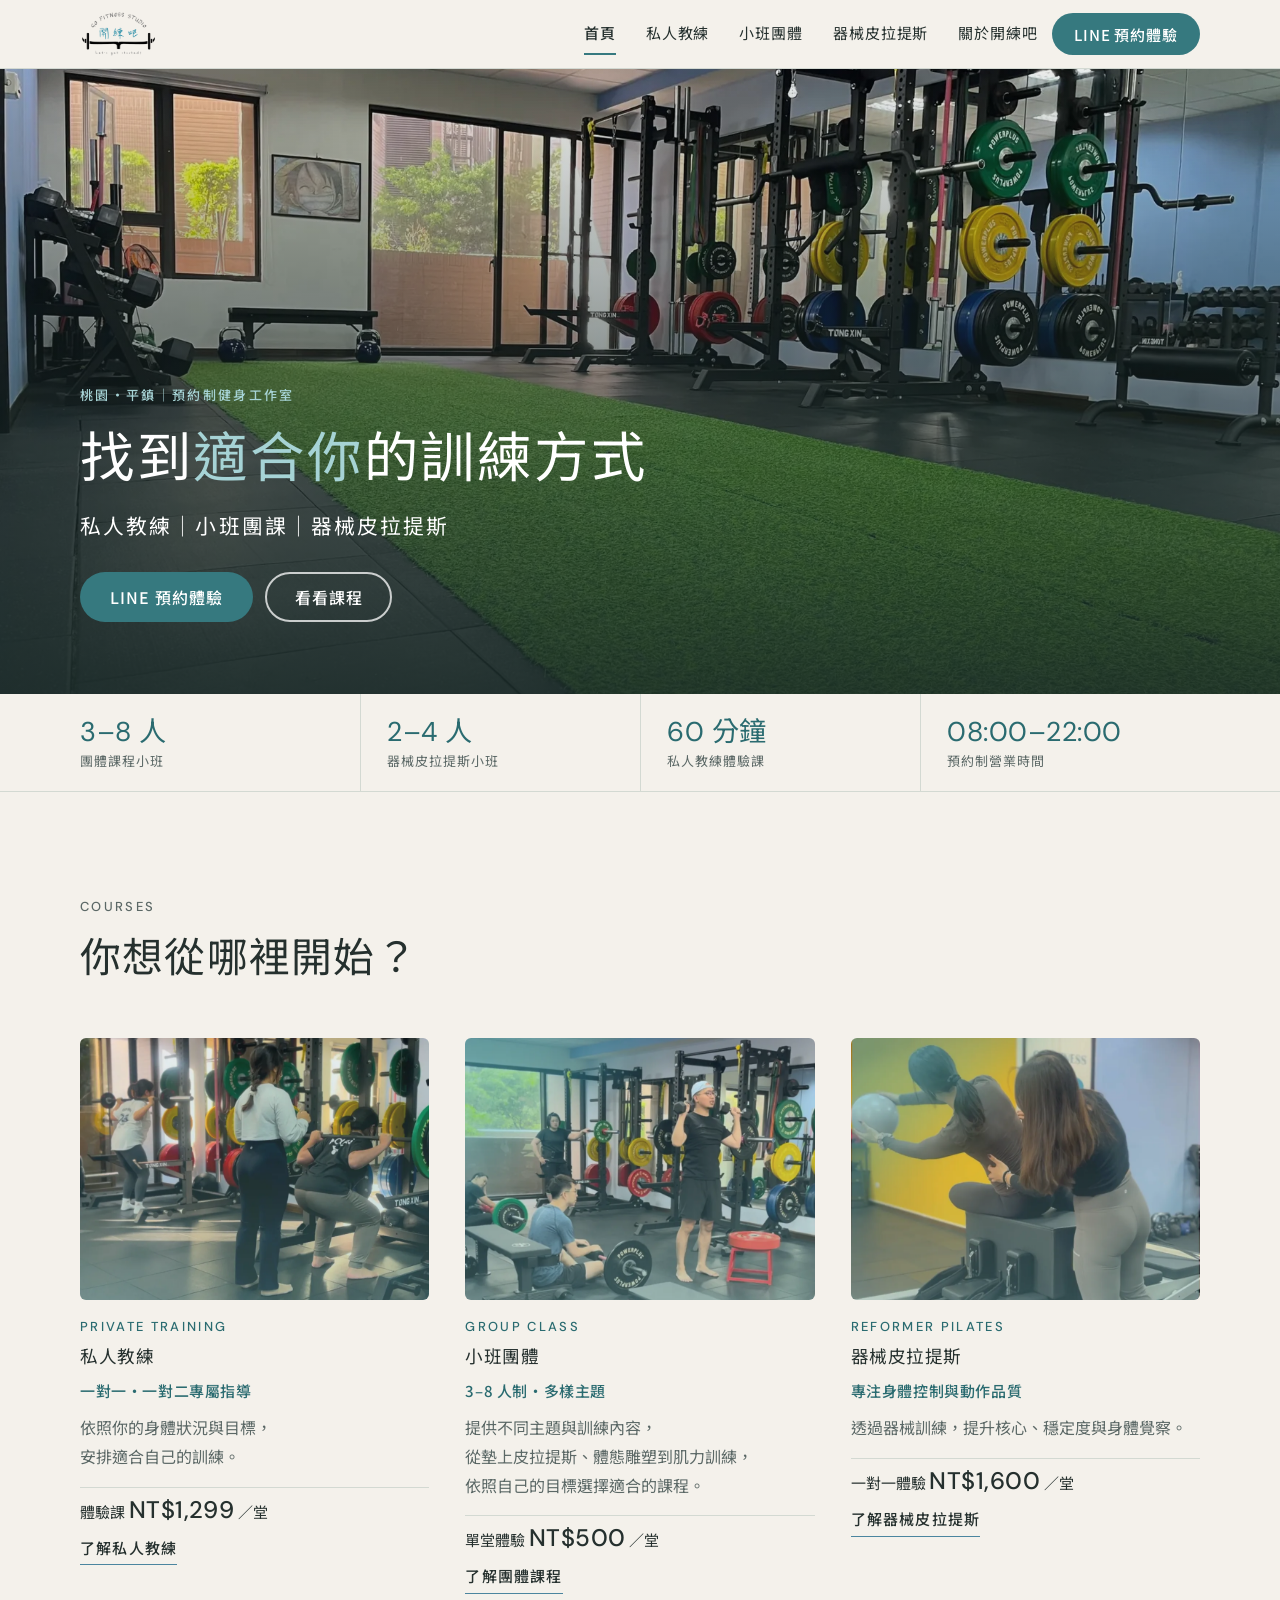
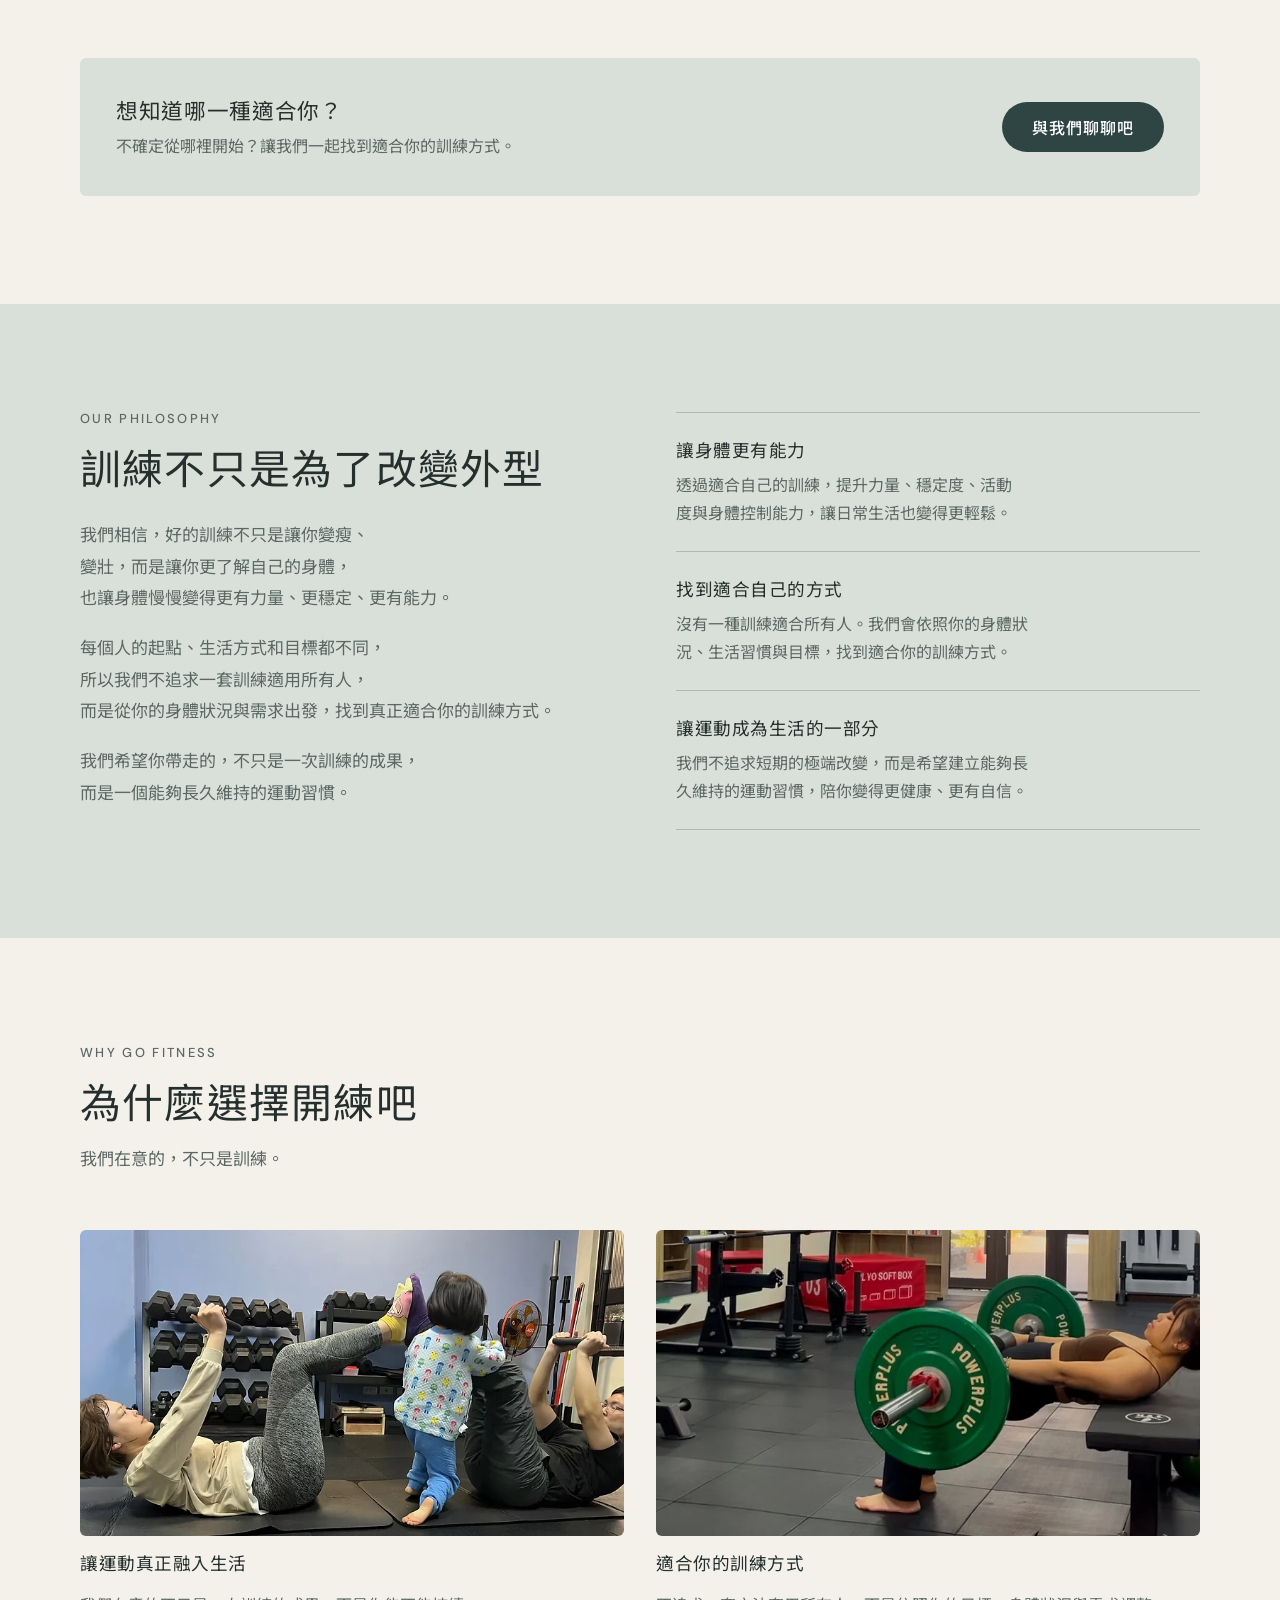
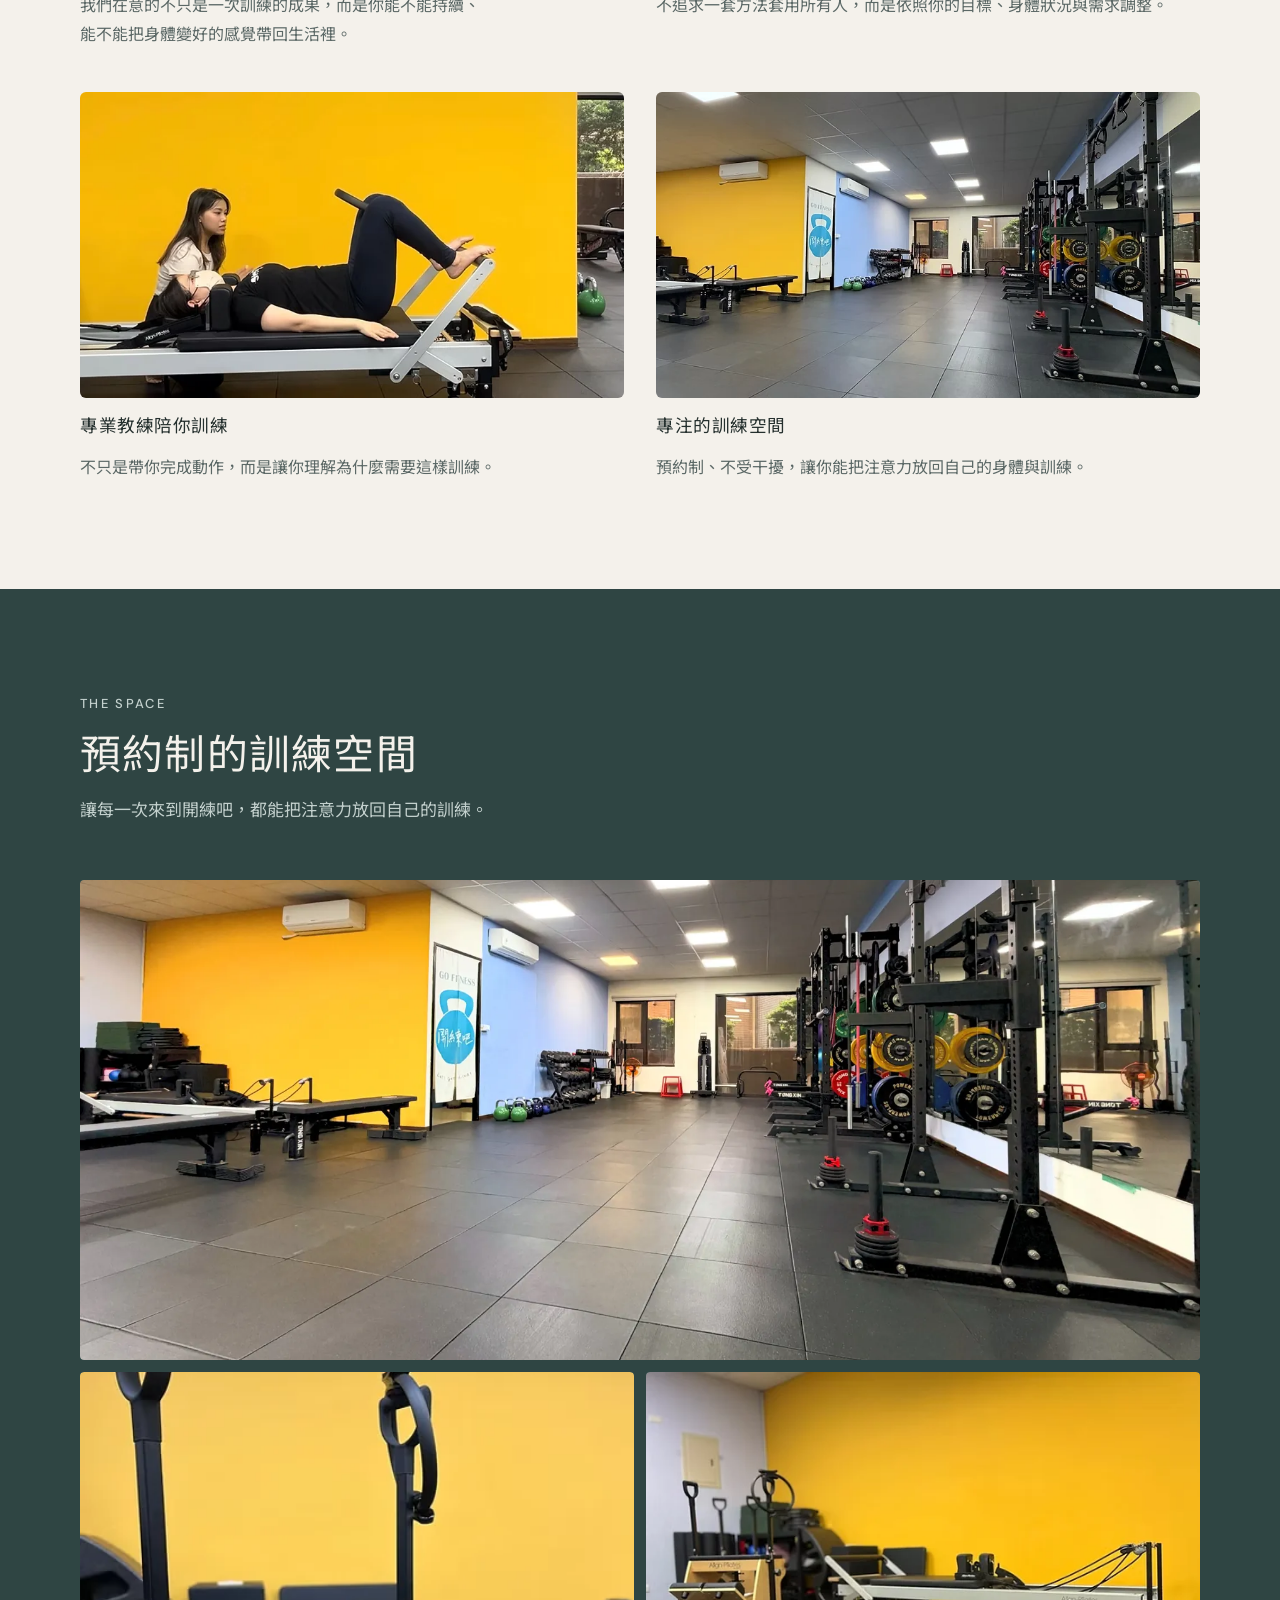
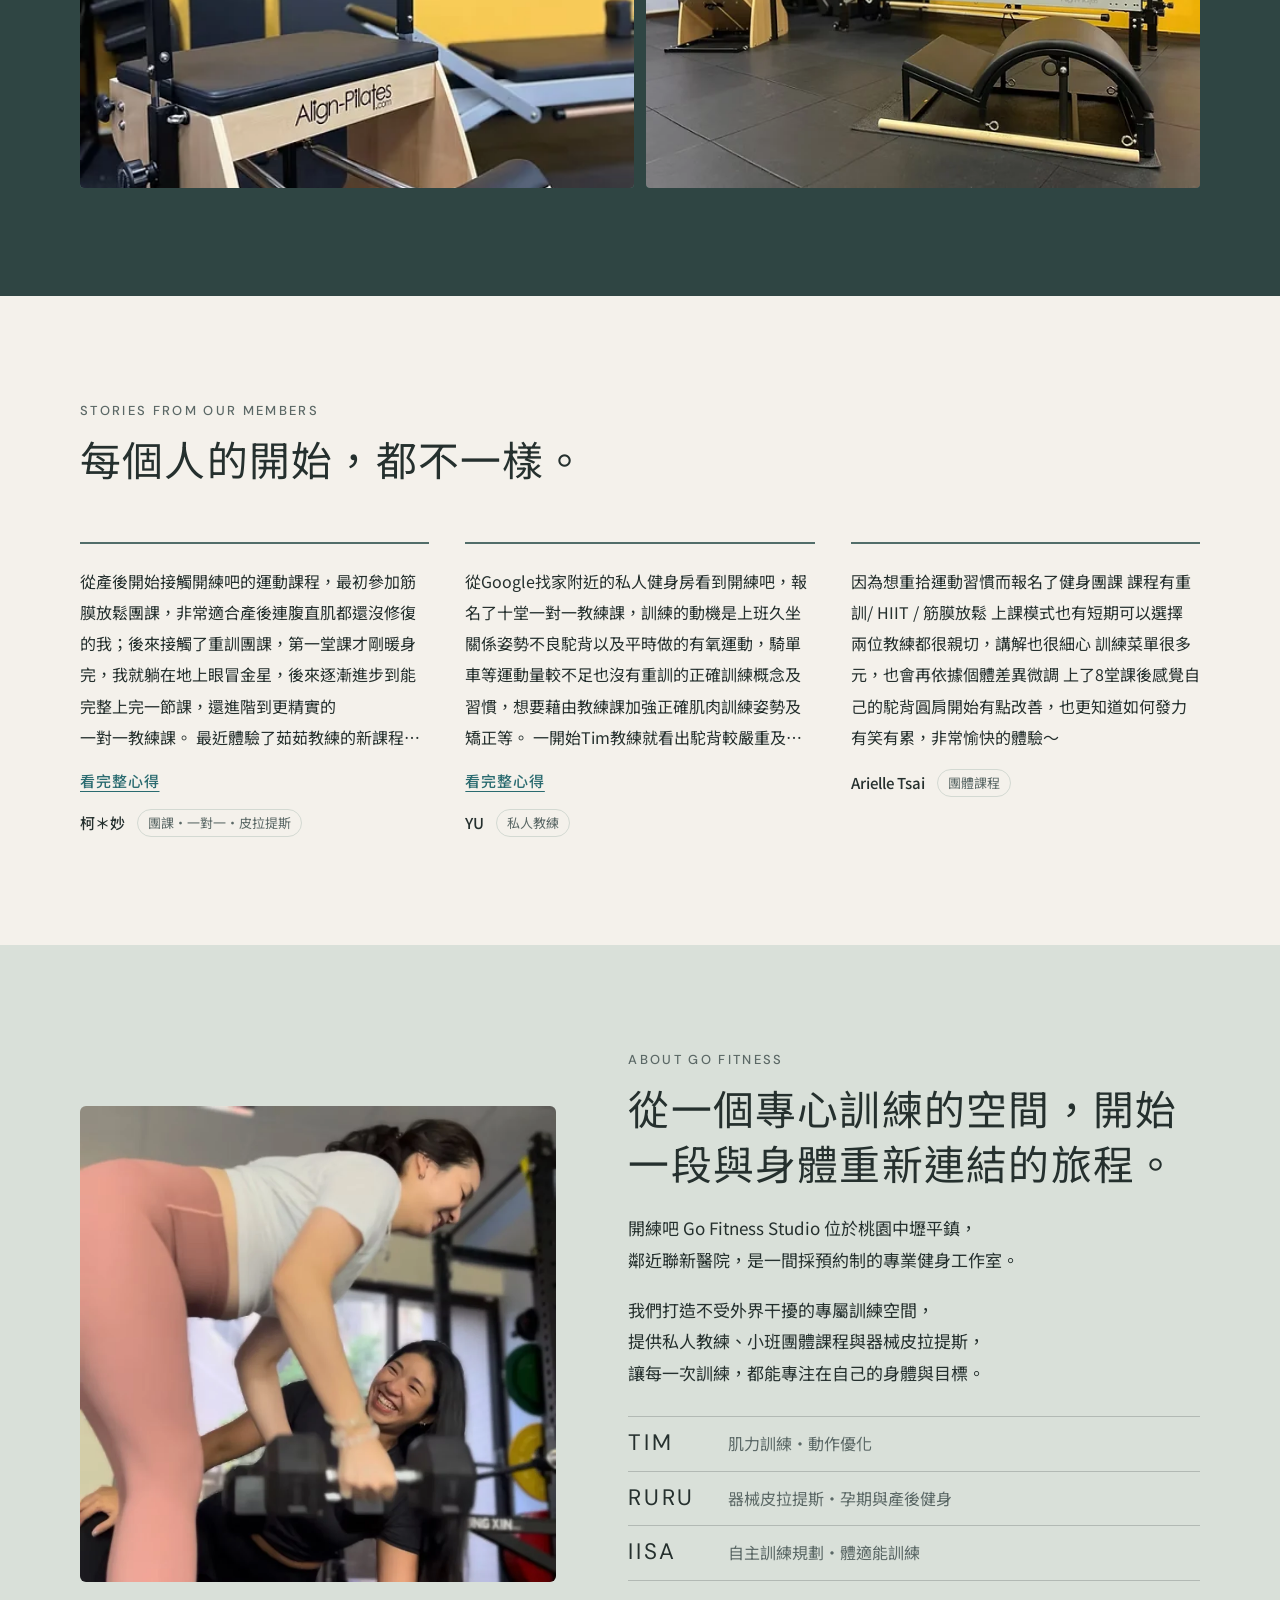
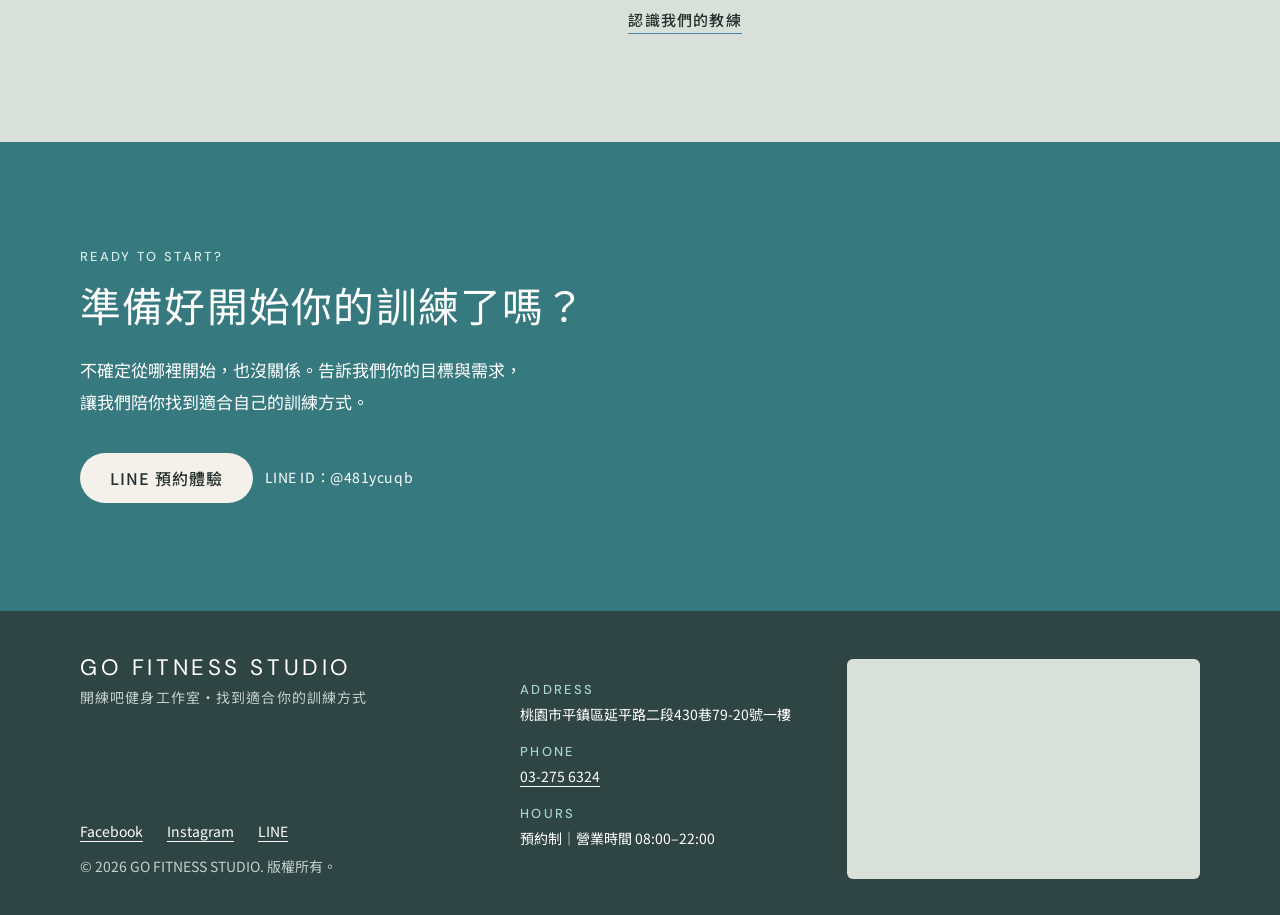
==== commit 6ce12e2d: "Add files via upload" ====
--- a/index.html
+++ b/index.html
@@ -65,9 +65,9 @@
   <section class="hero" aria-labelledby="hero-title">
     <img class="hero-img" src="images/hero.webp" width="1800" height="1012" fetchpriority="high" alt="開練吧健身工作室的訓練空間：綠色草皮跑道、啞鈴架、深蹲架與彩色槓片">
     <div class="wrap hero-in">
-      <p class="label">桃園・平鎮｜<span class="nb">預約制</span><span class="nb">健身工作室</span></p>
-      <h1 id="hero-title">找到<mark>適合你</mark>的訓練方式</h1>
-      <p class="hero-sub"><span class="nb">私人教練</span>｜<span class="nb">小班團課</span>｜<span class="nb">器械皮拉提斯</span></p>
+      <p class="label"><span class="cl">桃園・平鎮｜<span class="nb">預約制</span><span class="nb">健身工作室</span></span></p>
+      <h1 id="hero-title">找到<mark>適合你</mark>的<span class="nb">訓練方式</span></h1>
+      <p class="hero-sub"><span class="cl"><span class="nb">私人教練</span>｜<span class="nb">小班團課</span>｜<span class="nb">器械皮拉提斯</span></span></p>
       <div class="hero-actions">
         <a class="btn btn-teal" href="https://lin.ee/pQq4I0h">LINE 預約體驗</a>
         <a class="btn btn-ghost" href="#courses">看看課程</a>
@@ -87,37 +87,37 @@
   <section class="band" id="courses" aria-labelledby="courses-title">
     <div class="wrap">
       <div class="sec-head">
-        <p class="label">Courses</p>
+        <p class="label"><span class="cl">Courses</span></p>
         <h2 id="courses-title">你想從哪裡開始？</h2>
       </div>
       <div class="courses">
 
         <article class="course">
           <a class="course-img" href="personal-trainer.html" tabindex="-1" aria-hidden="true"><img src="images/card-pt.webp" width="960" height="727" loading="lazy" decoding="async" alt="教練在一旁看顧學員進行槓鈴深蹲訓練"></a>
-          <p class="label">Private Training</p>
+          <p class="label"><span class="cl">Private Training</span></p>
           <h3><span class="nb">私人教練</span></h3>
-          <p class="course-lead"><span class="nb">一對一</span>・<span class="nb">一對二</span>專屬指導</p>
-          <p>依照你的身體狀況與目標，安排適合自己的訓練。</p>
+          <p class="course-lead"><span class="cl"><span class="nb">一對一</span>・<span class="nb">一對二</span>專屬指導</span></p>
+          <p><span class="cl">依照你的身體狀況與目標，</span><span class="cl">安排適合自己的訓練。</span></p>
           <p class="price"><span class="nb">體驗課</span><strong>NT$1,299</strong>／堂</p>
           <a class="more" href="personal-trainer.html">了解<span class="nb">私人教練</span></a>
         </article>
 
         <article class="course">
           <a class="course-img" href="group-class.html" tabindex="-1" aria-hidden="true"><img src="images/card-group.webp" width="960" height="727" loading="lazy" decoding="async" alt="團體課程中，教練示範啞鈴肩推，學員在一旁跟著練習"></a>
-          <p class="label">Group Class</p>
+          <p class="label"><span class="cl">Group Class</span></p>
           <h3>小班團體</h3>
-          <p class="course-lead">3–8&nbsp;人制・多樣主題</p>
-          <p>提供不同主題與訓練內容，從<span class="nb">墊上皮拉提斯</span>、<span class="nb">體態雕塑</span>到<span class="nb">肌力訓練</span>，依照自己的目標選擇適合的課程。</p>
+          <p class="course-lead"><span class="cl">3–8&nbsp;人制・多樣主題</span></p>
+          <p><span class="cl">提供不同主題與訓練內容，</span><span class="cl">從<span class="nb">墊上皮拉提斯</span>、</span><span class="cl"><span class="nb">體態雕塑</span>到<span class="nb">肌力訓練</span>，</span><span class="cl">依照自己的目標選擇適合的課程。</span></p>
           <p class="price">單堂體驗<strong>NT$500</strong>／堂</p>
           <a class="more" href="group-class.html">了解<span class="nb">團體課程</span></a>
         </article>
 
         <article class="course">
           <a class="course-img" href="pilates.html" tabindex="-1" aria-hidden="true"><img src="images/card-pilates.webp" width="960" height="727" loading="lazy" decoding="async" alt="教練在核心床旁協助學員進行器械皮拉提斯，學員手持小球"></a>
-          <p class="label">Reformer Pilates</p>
+          <p class="label"><span class="cl">Reformer Pilates</span></p>
           <h3><span class="nb">器械皮拉提斯</span></h3>
-          <p class="course-lead">專注身體控制與動作品質</p>
-          <p>透過器械訓練，提升核心、穩定度與身體覺察。</p>
+          <p class="course-lead"><span class="cl">專注身體控制與動作品質</span></p>
+          <p><span class="cl">透過器械訓練，</span><span class="cl">提升核心、</span><span class="cl">穩定度與身體覺察。</span></p>
           <p class="price"><span class="nb">一對一</span>體驗<strong>NT$1,600</strong>／堂</p>
           <a class="more" href="pilates.html">了解<span class="nb">器械皮拉提斯</span></a>
         </article>
@@ -127,7 +127,7 @@
       <div class="helper">
         <div class="h-text">
           <h3>想知道哪一種適合你？</h3>
-          <p>不確定從哪裡開始？讓我們一起找到適合你的訓練方式。</p>
+          <p><span class="cl">不確定從哪裡開始？</span><span class="cl">讓我們一起找到適合你的<span class="nb">訓練方式</span>。</span></p>
         </div>
         <a class="btn btn-ink" href="https://lin.ee/pQq4I0h">與我們聊聊吧</a>
       </div>
@@ -137,12 +137,12 @@
   <section class="band tint" id="philosophy" aria-labelledby="philo-title">
     <div class="wrap philo">
       <div class="sec-head" style="margin-bottom:0">
-        <p class="label">Our Philosophy</p>
+        <p class="label"><span class="cl">Our Philosophy</span></p>
         <h2 id="philo-title">訓練不只是為了改變外型</h2>
         <div class="copy" style="margin-top:10px">
-          <p>我們相信，好的訓練不只是讓你變瘦、變壯，而是讓你更了解自己的身體，也讓身體慢慢變得更有力量、更穩定、更有能力。</p>
-          <p>每個人的起點、生活方式和目標都不同，所以我們不追求一套訓練適用所有人，而是從你的身體狀況與需求出發，找到真正適合你的訓練方式。</p>
-          <p>我們希望你帶走的，不只是一次訓練的成果，而是一個能夠長久維持的運動習慣。</p>
+          <p><span class="cl">我們相信，</span><span class="cl">好的訓練不只是讓你變瘦、</span><span class="cl">變壯，</span><span class="cl">而是讓你更了解自己的身體，</span><span class="cl">也讓身體慢慢變得更有力量、</span><span class="cl">更穩定、</span><span class="cl">更有能力。</span></p>
+          <p><span class="cl">每個人的起點、</span><span class="cl">生活方式和目標都不同，</span>所以我們不追求一套訓練適用所有人，<span class="cl">而是從你的身體狀況與需求出發，</span><span class="cl">找到真正適合你的<span class="nb">訓練方式</span>。</span></p>
+          <p><span class="cl">我們希望你帶走的，</span><span class="cl">不只是一次訓練的成果，</span><span class="cl">而是一個能夠長久維持的運動習慣。</span></p>
         </div>
       </div>
       <ul class="pillars">
@@ -152,7 +152,7 @@
         </li>
         <li>
           <h3>找到適合自己的方式</h3>
-          <p>沒有一種訓練適合所有人。我們會依照你的身體狀況、生活習慣與目標，找到適合你的訓練方式。</p>
+          <p>沒有一種訓練適合所有人。我們會依照你的身體狀況、生活習慣與目標，找到適合你的<span class="nb">訓練方式</span>。</p>
         </li>
         <li>
           <h3>讓運動成為生活的一部分</h3>
@@ -165,30 +165,30 @@
   <section class="band" aria-labelledby="why-title">
     <div class="wrap">
       <div class="sec-head">
-        <p class="label">Why Go Fitness</p>
+        <p class="label"><span class="cl">Why Go Fitness</span></p>
         <h2 id="why-title">為什麼選擇<span class="nb">開練吧</span></h2>
-        <p>我們在意的，不只是訓練。</p>
+        <p><span class="cl">我們在意的，</span><span class="cl">不只是訓練。</span></p>
       </div>
       <div class="why">
         <figure>
           <img src="images/why-family.webp" width="922" height="432" loading="lazy" decoding="async" alt="家長帶著小孩一起在墊上做核心訓練">
           <h3>讓運動真正融入生活</h3>
-          <p>我們在意的不只是一次訓練的成果，而是你能不能持續、能不能把身體變好的感覺帶回生活裡。</p>
+          <p><span class="cl">我們在意的不只是一次訓練的成果，</span><span class="cl">而是你能不能持續、</span>能不能把身體變好的感覺帶回生活裡。</p>
         </figure>
         <figure>
           <img src="images/why-hipthrust.webp" width="922" height="432" loading="lazy" decoding="async" alt="學員在長凳上進行槓鈴臀推訓練">
-          <h3>適合你的訓練方式</h3>
-          <p>不追求一套方法套用所有人，而是依照你的目標、身體狀況與需求調整。</p>
+          <h3>適合你的<span class="nb">訓練方式</span></h3>
+          <p><span class="cl">不追求一套方法套用所有人，</span><span class="cl">而是依照你的目標、</span><span class="cl">身體狀況與需求調整。</span></p>
         </figure>
         <figure>
           <img src="images/why-reformer.webp" width="922" height="432" loading="lazy" decoding="async" alt="教練指導學員在皮拉提斯核心床上訓練">
           <h3>專業教練陪你訓練</h3>
-          <p>不只是帶你完成動作，而是讓你理解為什麼需要這樣訓練。</p>
+          <p><span class="cl">不只是帶你完成動作，</span><span class="cl">而是讓你理解為什麼需要這樣訓練。</span></p>
         </figure>
         <figure>
           <img src="images/why-space.webp" width="922" height="432" loading="lazy" decoding="async" alt="開練吧寬敞的訓練空間，牆面為黃色與藍色，右側是深蹲架">
           <h3>專注的訓練空間</h3>
-          <p><span class="nb">預約制</span>、不受干擾，讓你能把注意力放回自己的身體與訓練。</p>
+          <p><span class="cl"><span class="nb">預約制</span>、</span><span class="cl">不受干擾，</span>讓你能把注意力放回自己的身體與訓練。</p>
         </figure>
       </div>
     </div>
@@ -197,9 +197,9 @@
   <section class="band on-dark" id="space" aria-labelledby="space-title">
     <div class="wrap">
       <div class="sec-head">
-        <p class="label">The Space</p>
+        <p class="label"><span class="cl">The Space</span></p>
         <h2 id="space-title"><span class="nb">預約制</span>的訓練空間</h2>
-        <p>讓每一次來到<span class="nb">開練吧</span>，都能把注意力放回自己的訓練。</p>
+        <p><span class="cl">讓每一次來到<span class="nb">開練吧</span>，</span><span class="cl">都能把注意力放回自己的訓練。</span></p>
       </div>
       <div class="gallery">
         <figure class="g-turf"><img src="images/space-wide.webp" width="1800" height="900" loading="lazy" decoding="async" alt="訓練空間全景：黃色與藍色牆面、器械皮拉提斯區與深蹲架"></figure>
@@ -217,17 +217,17 @@
       </div>
       <div class="quotes">
         <blockquote class="quote is-clamped" style="margin:0">
-          <p>從產後開始接觸<span class="nb">開練吧</span>的運動課程，最初參加筋膜放鬆團課，非常適合產後連腹直肌都還沒修復的我；後來接觸了重訓團課，第一堂課才剛暖身完，我就躺在地上眼冒金星，後來逐漸進步到能完整上完一節課，還進階到更精實的<span class="nb">一對一教練課</span>。 最近體驗了茹茹教練的新課程－<span class="nb">皮拉提斯</span>+<span class="nb">核心床</span>，相較於重訓，<span class="nb">皮拉提斯</span>課程中更專注在呼吸與精雕每次肌肉做動的平衡控制。每個動作都在感受、協調身體的每一個部位，腦子很忙，忙著接收身體各種不同訊號。因為沒有負重，上完課後身體也很輕鬆。雖然當天晚上還是痠痛哈哈。 一直以來都很喜歡茹茹教練溫柔激勵的上課方式，適時地依據學員的身體狀況微調課程內容，換個方式喚醒要訓練的肌肉，每次上課後雖然都好累，但有滿滿突破自我的成就感。</p>
+          <p><span class="cl">從產後開始接觸<span class="nb">開練吧</span>的運動課程，</span><span class="cl">最初參加筋膜放鬆團課，</span>非常適合產後連腹直肌都還沒修復的我；<span class="cl">後來接觸了重訓團課，</span><span class="cl">第一堂課才剛暖身完，</span><span class="cl">我就躺在地上眼冒金星，</span><span class="cl">後來逐漸進步到能完整上完一節課，</span><span class="cl">還進階到更精實的<span class="nb">一對一教練課</span>。</span> 最近體驗了茹茹教練的新課程－<span class="nb">皮拉提斯</span>+<span class="nb">核心床</span>，<span class="cl">相較於重訓，</span><span class="nb">皮拉提斯</span>課程中更專注在呼吸與精雕每次肌肉做動的平衡控制。<span class="cl">每個動作都在感受、</span><span class="cl">協調身體的每一個部位，</span><span class="cl">腦子很忙，</span><span class="cl">忙著接收身體各種不同訊號。</span><span class="cl">因為沒有負重，</span><span class="cl">上完課後身體也很輕鬆。</span><span class="cl">雖然當天晚上還是痠痛哈哈。</span> 一直以來都很喜歡茹茹教練溫柔激勵的上課方式，適時地依據學員的身體狀況微調課程內容，<span class="cl">換個方式喚醒要訓練的肌肉，</span><span class="cl">每次上課後雖然都好累，</span><span class="cl">但有滿滿突破自我的<span class="nb">成就感</span>。</span></p>
           <button class="quote-more" type="button" aria-expanded="false">看完整心得</button>
           <footer><b>柯＊妙</b><span class="tag">團課・<span class="nb">一對一</span>・<span class="nb">皮拉提斯</span></span></footer>
         </blockquote>
         <blockquote class="quote is-clamped" style="margin:0">
-          <p>從Google找家附近的私人健身房看到<span class="nb">開練吧</span>，報名了十堂<span class="nb">一對一教練課</span>，訓練的動機是上班久坐關係姿勢不良駝背以及平時做的有氧運動，騎單車等運動量較不足也沒有重訓的正確訓練概念及習慣，想要藉由教練課加強正確肌肉訓練姿勢及矯正等。 一開始Tim教練就看出駝背較嚴重及沒有正確使用到腹部呼吸等情況，並細心提出調整方式，目前自己會有意識調整並且改善許多，如果一開始沒有抓到正確的訓練姿勢，教練也會用別的方式、說明、或調整角度讓自己更好理解錯誤的原因進而有效調整。目前的訓練情況及體能等也有逐漸改善，如果有個人想要加強訓練或是想調整自己不足的部分也可以和教練討論<span class="nb">一對一</span>課程內容。 環境上面也很寬敞，小班最多8人同個時段也不會有太多人員在同一環境，同樣社恐或是想要短期間加強訓練正確的姿勢、方式改善體能、肌肉耐力等也推薦上<span class="nb">一對一教練課</span></p>
+          <p>從Google找家附近的私人健身房看到<span class="nb">開練吧</span>，<span class="cl">報名了十堂<span class="nb">一對一教練課</span>，</span>訓練的動機是上班久坐關係姿勢不良駝背以及平時做的有氧運動，騎單車等運動量較不足也沒有重訓的正確訓練概念及習慣，想要藉由教練課加強正確肌肉訓練姿勢及矯正等。 一開始Tim教練就看出駝背較嚴重及沒有正確使用到腹部呼吸等情況，<span class="cl">並細心提出調整方式，</span>目前自己會有意識調整並且改善許多，如果一開始沒有抓到正確的訓練姿勢，<span class="cl">教練也會用別的方式、</span><span class="cl">說明、</span>或調整角度讓自己更好理解錯誤的原因進而有效調整。目前的訓練情況及體能等也有逐漸改善，如果有個人想要加強訓練或是想調整自己不足的部分也可以和教練討論<span class="nb">一對一</span>課程內容。<span class="cl"> 環境上面也很寬敞，</span>小班最多8人同個時段也不會有太多人員在同一環境，同樣社恐或是想要短期間加強訓練正確的姿勢、<span class="cl">方式改善體能、</span><span class="cl">肌肉耐力等也推薦上<span class="nb">一對一教練課</span></span></p>
           <button class="quote-more" type="button" aria-expanded="false">看完整心得</button>
           <footer><b>YU</b><span class="tag"><span class="nb">私人教練</span></span></footer>
         </blockquote>
         <blockquote class="quote" style="margin:0">
-          <p>因為想重拾運動習慣而報名了健身團課 課程有重訓/ HIIT / 筋膜放鬆 上課模式也有短期可以選擇 兩位教練都很親切，講解也很細心 訓練菜單很多元，也會再依據個體差異微調 上了8堂課後感覺自己的駝背圓肩開始有點改善，也更知道如何發力 有笑有累，非常愉快<span class="nb">的體驗～</span></p>
+          <p>因為想重拾運動習慣而報名了健身團課 課程有重訓/ HIIT / 筋膜放鬆 上課模式也有短期可以選擇 兩位教練都很親切，<span class="cl">講解也很細心 訓練菜單很多元，</span>也會再依據個體差異微調 上了8堂課後感覺自己的駝背圓肩開始有點改善，<span class="cl">也更知道如何發力 有笑有累，</span><span class="nb">非常愉快</span><span class="nb">的體驗～</span></p>
           <footer><b>Arielle Tsai</b><span class="tag"><span class="nb">團體課程</span></span></footer>
         </blockquote>
       </div>
@@ -239,16 +239,16 @@
       <img class="about-img" src="images/about-coach.webp" width="856" height="856" loading="lazy" decoding="async" alt="教練在一旁陪伴學員進行啞鈴划船訓練，兩人都帶著笑容">
       <div>
         <div class="sec-head" style="margin-bottom:22px">
-          <p class="label">About Go Fitness</p>
+          <p class="label"><span class="cl">About Go Fitness</span></p>
           <h2 id="about-title">從一個專心訓練的空間，開始一段與身體重新連結的旅程。</h2>
         </div>
         <div class="copy">
-          <p><span class="nb">開練吧</span> Go Fitness Studio 位於桃園中壢平鎮，鄰近聯新醫院，是一間採<span class="nb">預約制</span>的專業<span class="nb">健身工作室</span>。</p>
-          <p>我們打造不受外界干擾的專屬訓練空間，提供<span class="nb">私人教練</span>、小班<span class="nb">團體課程</span>與<span class="nb">器械皮拉提斯</span>，讓每一次訓練，都能專注在自己的身體與目標。</p>
+          <p><span class="nb">開練吧</span> Go Fitness Studio 位於桃園中壢平鎮，<span class="cl">鄰近聯新醫院，</span><span class="cl">是一間採<span class="nb">預約制</span>的專業<span class="nb">健身工作室</span>。</span></p>
+          <p>我們打造不受外界干擾的專屬訓練空間，<span class="cl">提供<span class="nb">私人教練</span>、</span><span class="cl">小班<span class="nb">團體課程</span>與<span class="nb">器械皮拉提斯</span>，</span><span class="cl">讓每一次訓練，</span><span class="cl">都能專注在自己的身體與目標。</span></p>
         </div>
         <ul class="coaches" aria-label="教練團隊">
           <li><b>TIM</b><span><span class="nb">肌力訓練</span>・動作優化</span></li>
-          <li><b>RURU</b><span><span class="nb">器械皮拉提斯</span>・孕期與產後健身</span></li>
+          <li><b>RURU</b><span><span class="nb">器械皮拉提斯</span>・<span class="nb">孕期與產後健身</span></span></li>
           <li><b>IISA</b><span>自主訓練規劃・體適能訓練</span></li>
         </ul>
         <p style="margin-top:22px"><a class="more" href="about.html#coaches">認識我們的教練</a></p>
@@ -260,11 +260,11 @@
     <div class="wrap cta">
       <div>
         <div class="sec-head" style="margin-bottom:22px">
-          <p class="label">Ready to Start?</p>
+          <p class="label"><span class="cl">Ready to Start?</span></p>
           <h2 id="cta-title">準備好開始你的訓練了嗎？</h2>
         </div>
         <div class="copy">
-          <p>不確定從哪裡開始，也沒關係。告訴我們你的目標與需求，讓我們陪你找到適合自己的訓練方式。</p>
+          <p><span class="cl">不確定從哪裡開始，</span><span class="cl">也沒關係。</span><span class="cl">告訴我們你的目標與需求，</span>讓我們陪你找到適合自己的<span class="nb">訓練方式</span>。</p>
         </div>
         <div class="cta-actions">
           <a class="btn btn-cream" href="https://lin.ee/pQq4I0h">LINE 預約體驗</a>
@@ -279,7 +279,7 @@
 <footer class="site-footer">
   <div class="wrap foot">
     <div class="foot-brand">
-      <p class="foot-name">GO FITNESS STUDIO<small><span class="nb">開練吧</span><span class="nb">健身工作室</span>・找到適合你的訓練方式</small></p>
+      <p class="foot-name">GO FITNESS STUDIO<small><span class="nb">開練吧</span><span class="nb">健身工作室</span>・找到適合你的<span class="nb">訓練方式</span></small></p>
     </div>
     <div class="info foot-card">
       <dl>
--- a/css/style.css
+++ b/css/style.css
@@ -148,7 +148,7 @@
 /* about */
 .about{display:grid;gap:36px;align-items:center}
 .about-img{border-radius:6px;width:100%;aspect-ratio:1/1;object-fit:cover}
-.coaches{display:grid;margin-top:8px}
+.coaches{display:grid;margin-top:28px}
 .coaches li{display:grid;grid-template-columns:5.5rem minmax(0,1fr);align-items:baseline;gap:12px;padding-block:14px;border-top:1px solid rgba(37,48,46,.22)}
 .coaches li:last-child{border-bottom:1px solid rgba(37,48,46,.22)}
 .coaches b{font:400 1.4rem/1 var(--font-label);letter-spacing:.12em}
@@ -159,7 +159,7 @@
 .cta-band .label{color:#d5ebe9}
 .cta{display:grid;gap:36px;align-items:center;justify-items:start}
 .cta .copy p{font-size:17px}
-.cta-actions{display:flex;flex-wrap:wrap;gap:12px;align-items:center;margin-top:8px}
+.cta-actions{display:flex;flex-wrap:wrap;gap:12px;align-items:center;margin-top:36px}
 .line-id{font-size:14px;letter-spacing:.04em}
 .info{display:grid;gap:18px;padding:clamp(24px,4vw,36px);background:var(--paper);color:var(--ink);border-radius:6px;font-size:16px;line-height:1.7}
 .info dt{font:500 13px/1 var(--font-label);letter-spacing:.18em;color:var(--teal-text);text-transform:uppercase;margin-bottom:6px}
@@ -236,7 +236,7 @@
 .plan .plan-ask{font-size:1.2rem;font-weight:400;line-height:1.5;margin-top:6px;letter-spacing:.04em}
 .plan p{font-size:15px;color:var(--muted);line-height:1.75}
 .plan .plan-price,.plan .plan-ask{color:var(--ink)}
-.tiers{display:grid;margin-top:8px}
+.tiers{display:grid;margin-top:28px}
 .tiers li{display:flex;justify-content:space-between;align-items:baseline;gap:10px;padding-block:11px;border-top:1px solid var(--line);font-size:15px}
 .tiers span{color:var(--muted)}
 .tiers b{font:500 1.15rem/1.2 var(--font-label);font-variant-numeric:tabular-nums;white-space:nowrap}
@@ -384,3 +384,8 @@
 @media (max-width:759px){
   .hero-gc .hero-img{bottom:auto;height:62%;object-position:45% 85%!important;-webkit-mask-image:linear-gradient(#000 72%,transparent);mask-image:linear-gradient(#000 72%,transparent)}
 }
+
+.quote p{text-wrap:pretty}
+
+.cl{white-space:nowrap}
+.quote .cl{white-space:normal}
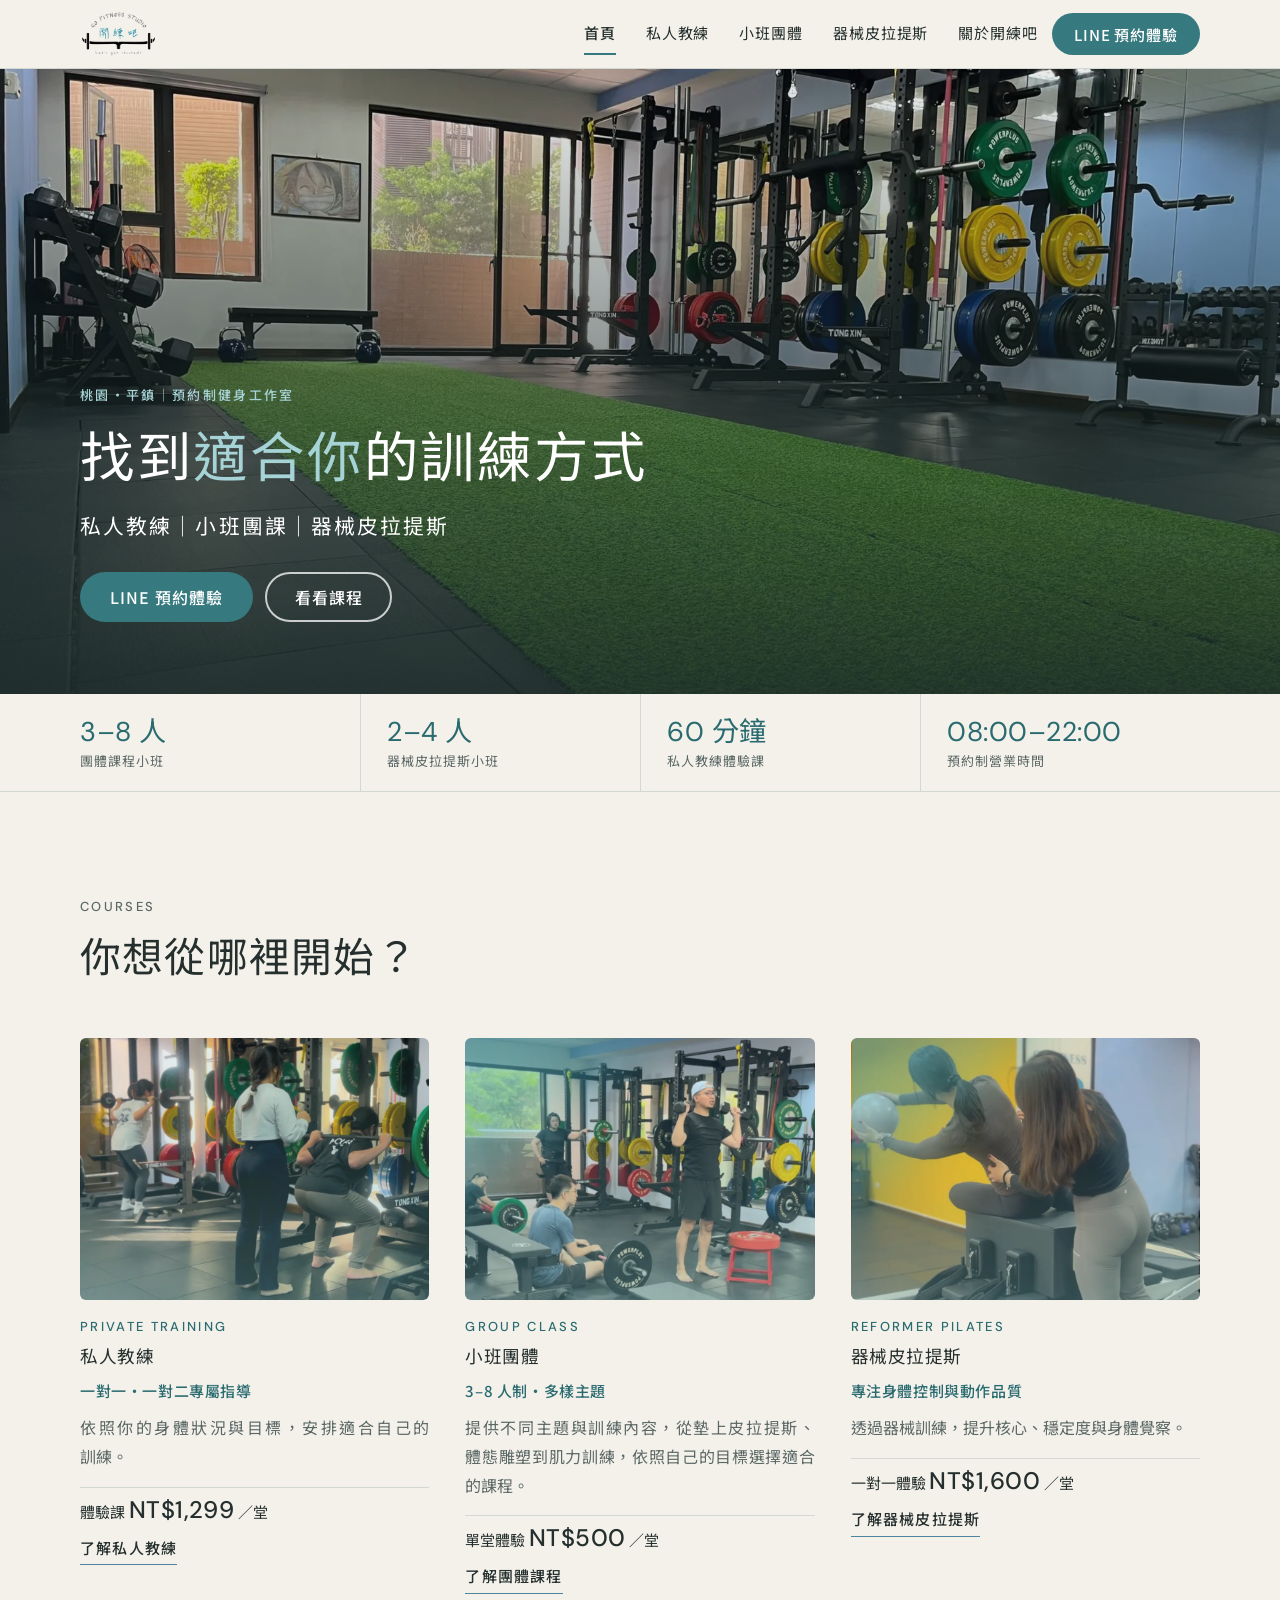
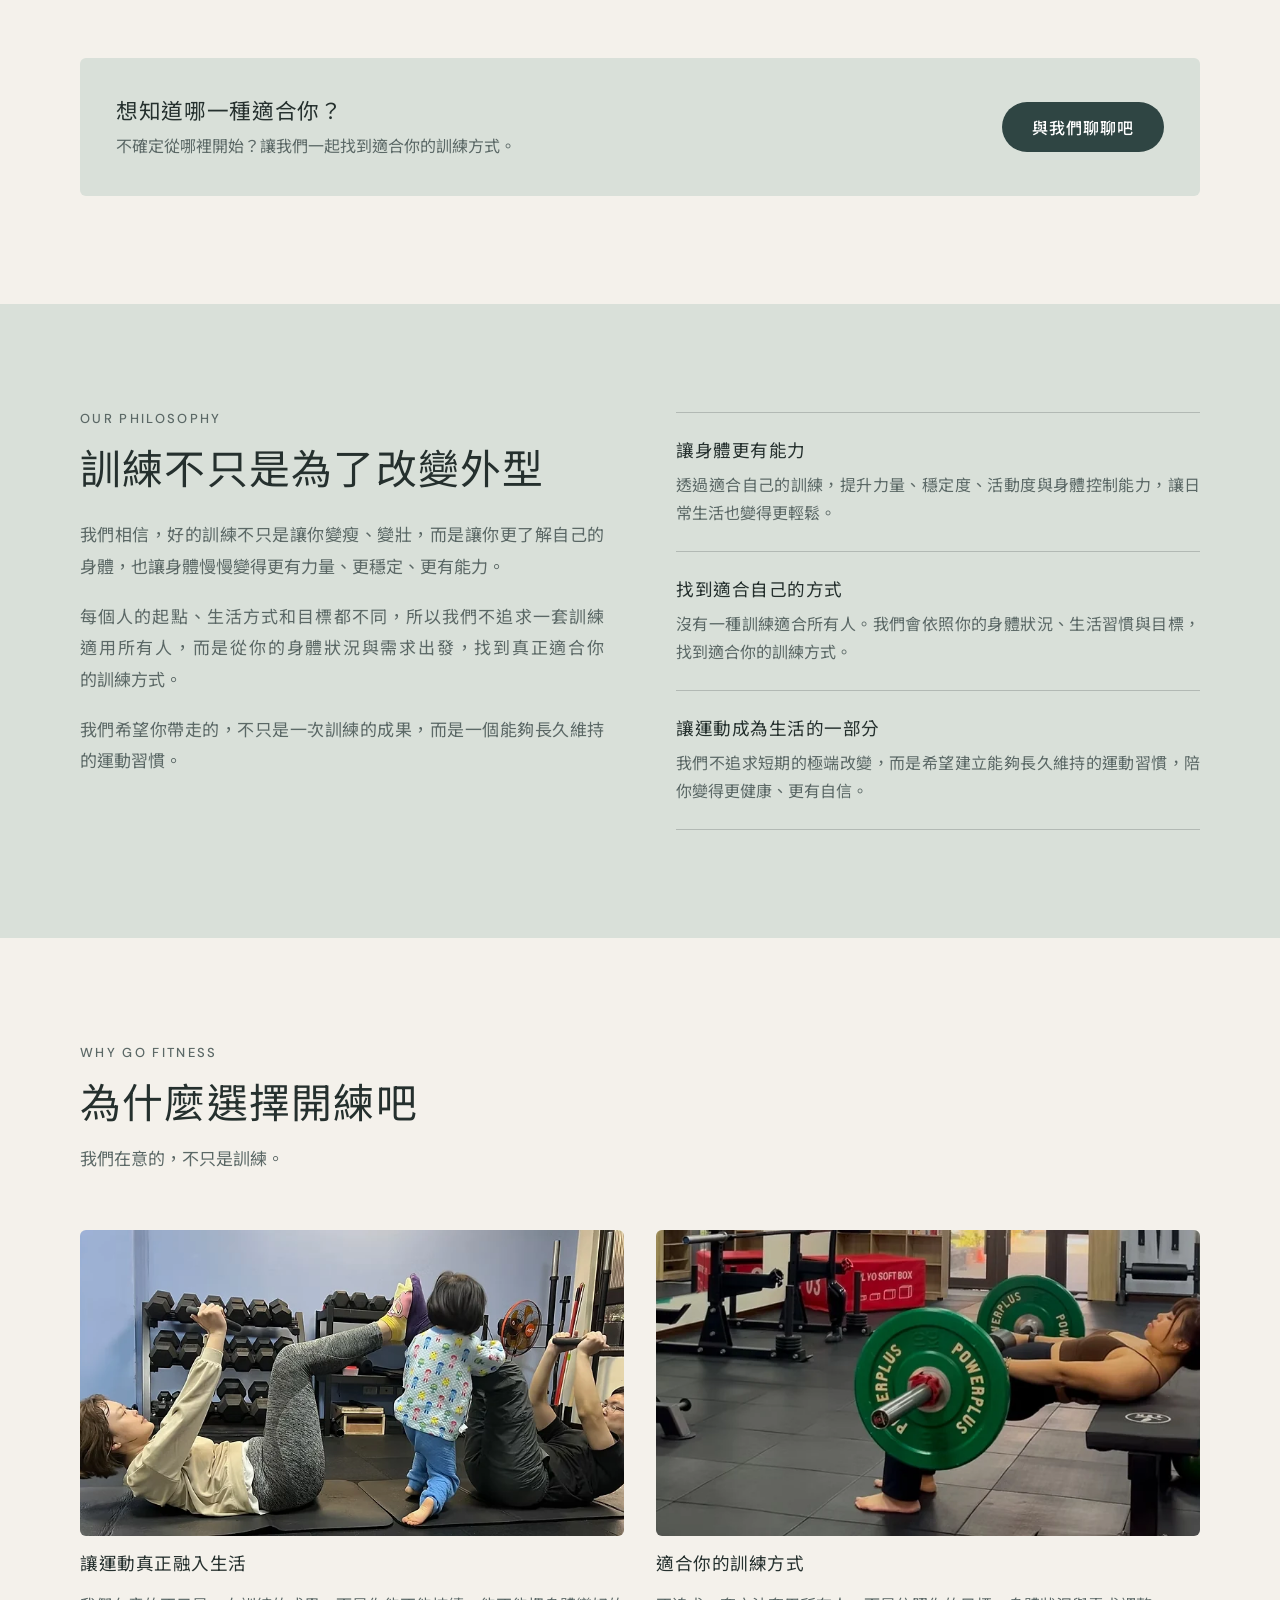
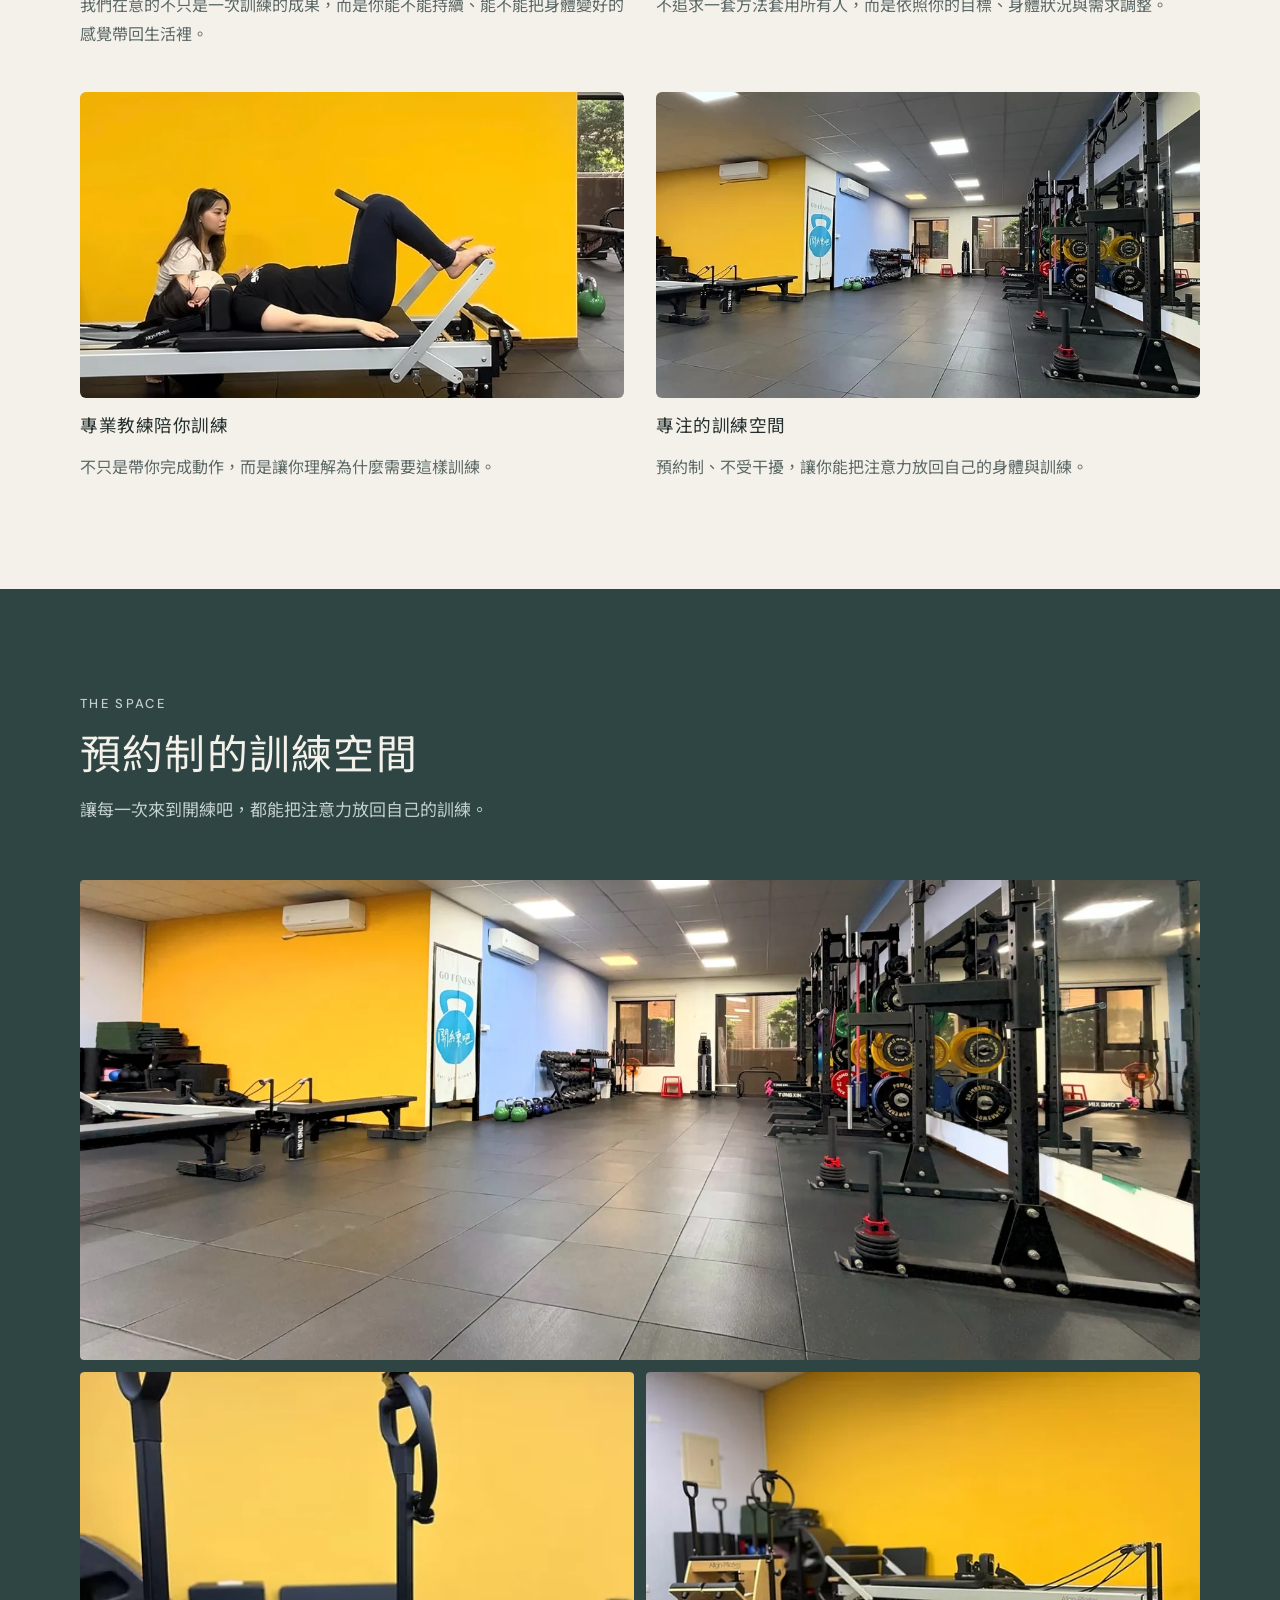
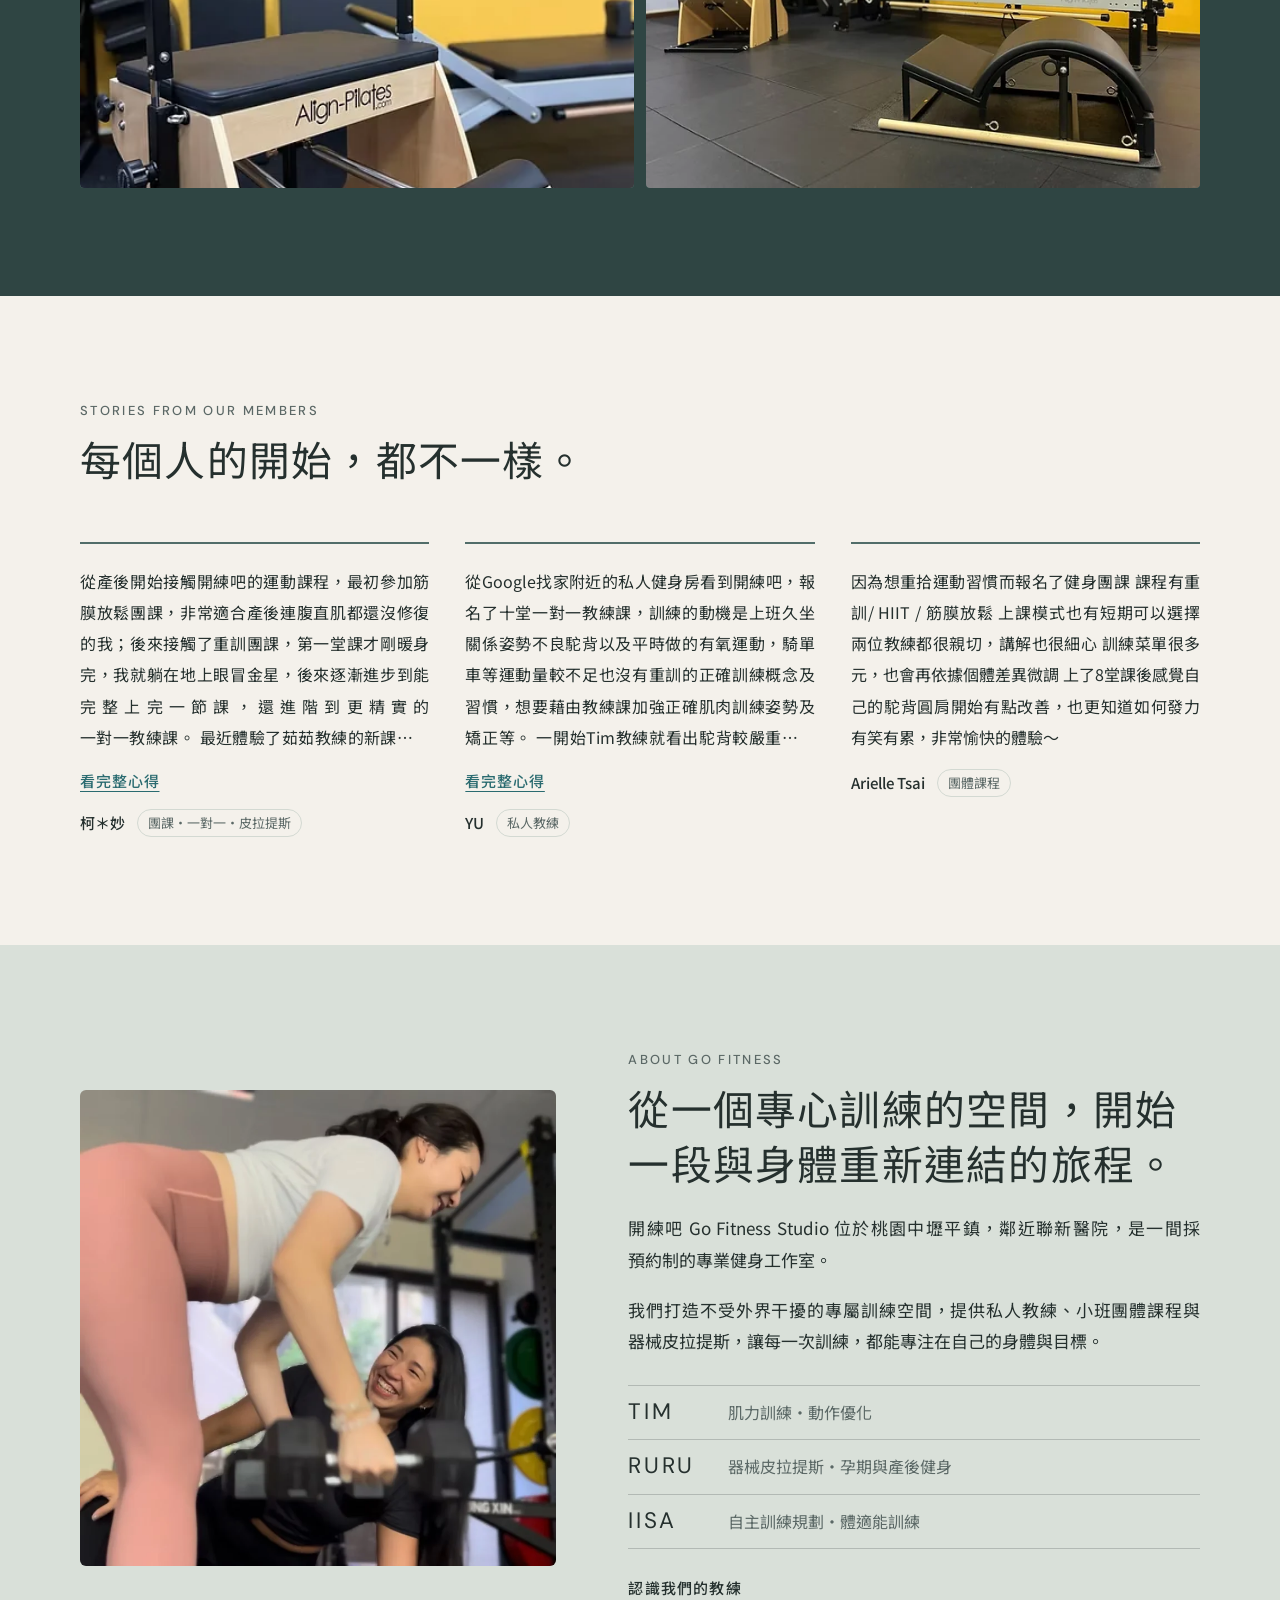
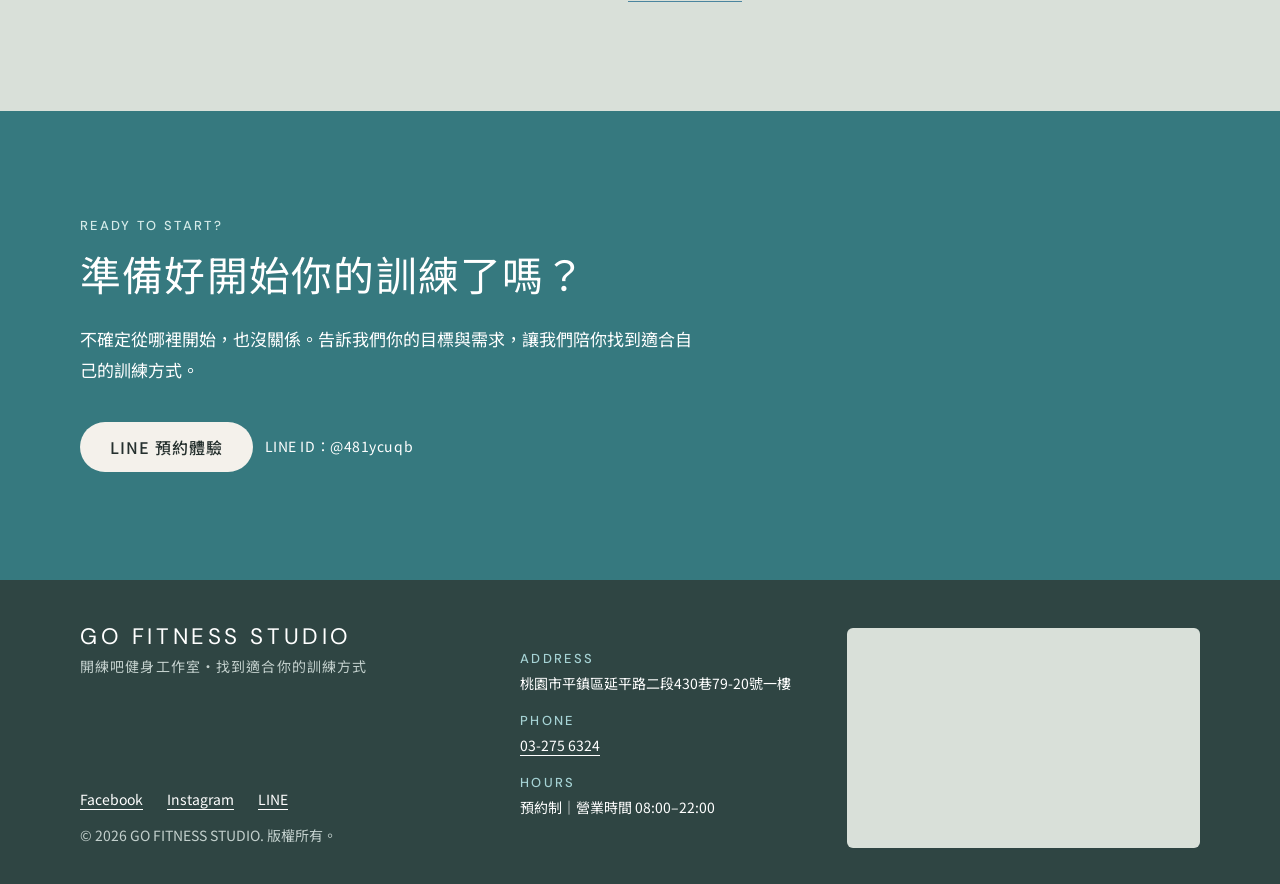
==== commit d971bd08: "Add files via upload" ====
--- a/index.html
+++ b/index.html
@@ -65,9 +65,9 @@
   <section class="hero" aria-labelledby="hero-title">
     <img class="hero-img" src="images/hero.webp" width="1800" height="1012" fetchpriority="high" alt="開練吧健身工作室的訓練空間：綠色草皮跑道、啞鈴架、深蹲架與彩色槓片">
     <div class="wrap hero-in">
-      <p class="label"><span class="cl">桃園・平鎮｜<span class="nb">預約制</span><span class="nb">健身工作室</span></span></p>
+      <p class="label">桃園・平鎮｜<span class="nb">預約制</span><span class="nb">健身工作室</span></p>
       <h1 id="hero-title">找到<mark>適合你</mark>的<span class="nb">訓練方式</span></h1>
-      <p class="hero-sub"><span class="cl"><span class="nb">私人教練</span>｜<span class="nb">小班團課</span>｜<span class="nb">器械皮拉提斯</span></span></p>
+      <p class="hero-sub"><span class="nb">私人教練</span>｜<span class="nb">小班團課</span>｜<span class="nb">器械皮拉提斯</span></p>
       <div class="hero-actions">
         <a class="btn btn-teal" href="https://lin.ee/pQq4I0h">LINE 預約體驗</a>
         <a class="btn btn-ghost" href="#courses">看看課程</a>
@@ -87,37 +87,37 @@
   <section class="band" id="courses" aria-labelledby="courses-title">
     <div class="wrap">
       <div class="sec-head">
-        <p class="label"><span class="cl">Courses</span></p>
+        <p class="label">Courses</p>
         <h2 id="courses-title">你想從哪裡開始？</h2>
       </div>
       <div class="courses">
 
         <article class="course">
           <a class="course-img" href="personal-trainer.html" tabindex="-1" aria-hidden="true"><img src="images/card-pt.webp" width="960" height="727" loading="lazy" decoding="async" alt="教練在一旁看顧學員進行槓鈴深蹲訓練"></a>
-          <p class="label"><span class="cl">Private Training</span></p>
+          <p class="label">Private Training</p>
           <h3><span class="nb">私人教練</span></h3>
-          <p class="course-lead"><span class="cl"><span class="nb">一對一</span>・<span class="nb">一對二</span>專屬指導</span></p>
-          <p><span class="cl">依照你的身體狀況與目標，</span><span class="cl">安排適合自己的訓練。</span></p>
+          <p class="course-lead"><span class="nb">一對一</span>・<span class="nb">一對二</span>專屬指導</p>
+          <p>依照你的身體狀況與目標，安排適合自己的訓練。</p>
           <p class="price"><span class="nb">體驗課</span><strong>NT$1,299</strong>／堂</p>
           <a class="more" href="personal-trainer.html">了解<span class="nb">私人教練</span></a>
         </article>
 
         <article class="course">
           <a class="course-img" href="group-class.html" tabindex="-1" aria-hidden="true"><img src="images/card-group.webp" width="960" height="727" loading="lazy" decoding="async" alt="團體課程中，教練示範啞鈴肩推，學員在一旁跟著練習"></a>
-          <p class="label"><span class="cl">Group Class</span></p>
+          <p class="label">Group Class</p>
           <h3>小班團體</h3>
-          <p class="course-lead"><span class="cl">3–8&nbsp;人制・多樣主題</span></p>
-          <p><span class="cl">提供不同主題與訓練內容，</span><span class="cl">從<span class="nb">墊上皮拉提斯</span>、</span><span class="cl"><span class="nb">體態雕塑</span>到<span class="nb">肌力訓練</span>，</span><span class="cl">依照自己的目標選擇適合的課程。</span></p>
+          <p class="course-lead">3–8&nbsp;人制・多樣主題</p>
+          <p>提供不同主題與訓練內容，從<span class="nb">墊上皮拉提斯</span>、<span class="nb">體態雕塑</span>到<span class="nb">肌力訓練</span>，依照自己的目標選擇適合的課程。</p>
           <p class="price">單堂體驗<strong>NT$500</strong>／堂</p>
           <a class="more" href="group-class.html">了解<span class="nb">團體課程</span></a>
         </article>
 
         <article class="course">
           <a class="course-img" href="pilates.html" tabindex="-1" aria-hidden="true"><img src="images/card-pilates.webp" width="960" height="727" loading="lazy" decoding="async" alt="教練在核心床旁協助學員進行器械皮拉提斯，學員手持小球"></a>
-          <p class="label"><span class="cl">Reformer Pilates</span></p>
+          <p class="label">Reformer Pilates</p>
           <h3><span class="nb">器械皮拉提斯</span></h3>
-          <p class="course-lead"><span class="cl">專注身體控制與動作品質</span></p>
-          <p><span class="cl">透過器械訓練，</span><span class="cl">提升核心、</span><span class="cl">穩定度與身體覺察。</span></p>
+          <p class="course-lead">專注身體控制與動作品質</p>
+          <p>透過器械訓練，提升核心、穩定度與身體覺察。</p>
           <p class="price"><span class="nb">一對一</span>體驗<strong>NT$1,600</strong>／堂</p>
           <a class="more" href="pilates.html">了解<span class="nb">器械皮拉提斯</span></a>
         </article>
@@ -127,7 +127,7 @@
       <div class="helper">
         <div class="h-text">
           <h3>想知道哪一種適合你？</h3>
-          <p><span class="cl">不確定從哪裡開始？</span><span class="cl">讓我們一起找到適合你的<span class="nb">訓練方式</span>。</span></p>
+          <p>不確定從哪裡開始？讓我們一起找到適合你的<span class="nb">訓練方式</span>。</p>
         </div>
         <a class="btn btn-ink" href="https://lin.ee/pQq4I0h">與我們聊聊吧</a>
       </div>
@@ -137,12 +137,12 @@
   <section class="band tint" id="philosophy" aria-labelledby="philo-title">
     <div class="wrap philo">
       <div class="sec-head" style="margin-bottom:0">
-        <p class="label"><span class="cl">Our Philosophy</span></p>
+        <p class="label">Our Philosophy</p>
         <h2 id="philo-title">訓練不只是為了改變外型</h2>
         <div class="copy" style="margin-top:10px">
-          <p><span class="cl">我們相信，</span><span class="cl">好的訓練不只是讓你變瘦、</span><span class="cl">變壯，</span><span class="cl">而是讓你更了解自己的身體，</span><span class="cl">也讓身體慢慢變得更有力量、</span><span class="cl">更穩定、</span><span class="cl">更有能力。</span></p>
-          <p><span class="cl">每個人的起點、</span><span class="cl">生活方式和目標都不同，</span>所以我們不追求一套訓練適用所有人，<span class="cl">而是從你的身體狀況與需求出發，</span><span class="cl">找到真正適合你的<span class="nb">訓練方式</span>。</span></p>
-          <p><span class="cl">我們希望你帶走的，</span><span class="cl">不只是一次訓練的成果，</span><span class="cl">而是一個能夠長久維持的運動習慣。</span></p>
+          <p>我們相信，好的訓練不只是讓你變瘦、變壯，而是讓你更了解自己的身體，也讓身體慢慢變得更有力量、更穩定、更有能力。</p>
+          <p>每個人的起點、生活方式和目標都不同，所以我們不追求一套訓練適用所有人，而是從你的身體狀況與需求出發，找到真正適合你的<span class="nb">訓練方式</span>。</p>
+          <p>我們希望你帶走的，不只是一次訓練的成果，而是一個能夠長久維持的運動習慣。</p>
         </div>
       </div>
       <ul class="pillars">
@@ -165,30 +165,30 @@
   <section class="band" aria-labelledby="why-title">
     <div class="wrap">
       <div class="sec-head">
-        <p class="label"><span class="cl">Why Go Fitness</span></p>
+        <p class="label">Why Go Fitness</p>
         <h2 id="why-title">為什麼選擇<span class="nb">開練吧</span></h2>
-        <p><span class="cl">我們在意的，</span><span class="cl">不只是訓練。</span></p>
+        <p>我們在意的，不只是訓練。</p>
       </div>
       <div class="why">
         <figure>
           <img src="images/why-family.webp" width="922" height="432" loading="lazy" decoding="async" alt="家長帶著小孩一起在墊上做核心訓練">
           <h3>讓運動真正融入生活</h3>
-          <p><span class="cl">我們在意的不只是一次訓練的成果，</span><span class="cl">而是你能不能持續、</span>能不能把身體變好的感覺帶回生活裡。</p>
+          <p>我們在意的不只是一次訓練的成果，而是你能不能持續、能不能把身體變好的感覺帶回生活裡。</p>
         </figure>
         <figure>
           <img src="images/why-hipthrust.webp" width="922" height="432" loading="lazy" decoding="async" alt="學員在長凳上進行槓鈴臀推訓練">
           <h3>適合你的<span class="nb">訓練方式</span></h3>
-          <p><span class="cl">不追求一套方法套用所有人，</span><span class="cl">而是依照你的目標、</span><span class="cl">身體狀況與需求調整。</span></p>
+          <p>不追求一套方法套用所有人，而是依照你的目標、身體狀況與需求調整。</p>
         </figure>
         <figure>
           <img src="images/why-reformer.webp" width="922" height="432" loading="lazy" decoding="async" alt="教練指導學員在皮拉提斯核心床上訓練">
           <h3>專業教練陪你訓練</h3>
-          <p><span class="cl">不只是帶你完成動作，</span><span class="cl">而是讓你理解為什麼需要這樣訓練。</span></p>
+          <p>不只是帶你完成動作，而是讓你理解為什麼需要這樣訓練。</p>
         </figure>
         <figure>
           <img src="images/why-space.webp" width="922" height="432" loading="lazy" decoding="async" alt="開練吧寬敞的訓練空間，牆面為黃色與藍色，右側是深蹲架">
           <h3>專注的訓練空間</h3>
-          <p><span class="cl"><span class="nb">預約制</span>、</span><span class="cl">不受干擾，</span>讓你能把注意力放回自己的身體與訓練。</p>
+          <p><span class="nb">預約制</span>、不受干擾，讓你能把注意力放回自己的身體與訓練。</p>
         </figure>
       </div>
     </div>
@@ -197,9 +197,9 @@
   <section class="band on-dark" id="space" aria-labelledby="space-title">
     <div class="wrap">
       <div class="sec-head">
-        <p class="label"><span class="cl">The Space</span></p>
+        <p class="label">The Space</p>
         <h2 id="space-title"><span class="nb">預約制</span>的訓練空間</h2>
-        <p><span class="cl">讓每一次來到<span class="nb">開練吧</span>，</span><span class="cl">都能把注意力放回自己的訓練。</span></p>
+        <p>讓每一次來到<span class="nb">開練吧</span>，都能把注意力放回自己的訓練。</p>
       </div>
       <div class="gallery">
         <figure class="g-turf"><img src="images/space-wide.webp" width="1800" height="900" loading="lazy" decoding="async" alt="訓練空間全景：黃色與藍色牆面、器械皮拉提斯區與深蹲架"></figure>
@@ -217,17 +217,17 @@
       </div>
       <div class="quotes">
         <blockquote class="quote is-clamped" style="margin:0">
-          <p><span class="cl">從產後開始接觸<span class="nb">開練吧</span>的運動課程，</span><span class="cl">最初參加筋膜放鬆團課，</span>非常適合產後連腹直肌都還沒修復的我；<span class="cl">後來接觸了重訓團課，</span><span class="cl">第一堂課才剛暖身完，</span><span class="cl">我就躺在地上眼冒金星，</span><span class="cl">後來逐漸進步到能完整上完一節課，</span><span class="cl">還進階到更精實的<span class="nb">一對一教練課</span>。</span> 最近體驗了茹茹教練的新課程－<span class="nb">皮拉提斯</span>+<span class="nb">核心床</span>，<span class="cl">相較於重訓，</span><span class="nb">皮拉提斯</span>課程中更專注在呼吸與精雕每次肌肉做動的平衡控制。<span class="cl">每個動作都在感受、</span><span class="cl">協調身體的每一個部位，</span><span class="cl">腦子很忙，</span><span class="cl">忙著接收身體各種不同訊號。</span><span class="cl">因為沒有負重，</span><span class="cl">上完課後身體也很輕鬆。</span><span class="cl">雖然當天晚上還是痠痛哈哈。</span> 一直以來都很喜歡茹茹教練溫柔激勵的上課方式，適時地依據學員的身體狀況微調課程內容，<span class="cl">換個方式喚醒要訓練的肌肉，</span><span class="cl">每次上課後雖然都好累，</span><span class="cl">但有滿滿突破自我的<span class="nb">成就感</span>。</span></p>
+          <p>從產後開始接觸<span class="nb">開練吧</span>的運動課程，最初參加筋膜放鬆團課，非常適合產後連腹直肌都還沒修復的我；後來接觸了重訓團課，第一堂課才剛暖身完，我就躺在地上眼冒金星，後來逐漸進步到能完整上完一節課，還進階到更精實的<span class="nb">一對一教練課</span>。 最近體驗了茹茹教練的新課程－<span class="nb">皮拉提斯</span>+<span class="nb">核心床</span>，相較於重訓，<span class="nb">皮拉提斯</span>課程中更專注在呼吸與精雕每次肌肉做動的平衡控制。每個動作都在感受、協調身體的每一個部位，腦子很忙，忙著接收身體各種不同訊號。因為沒有負重，上完課後身體也很輕鬆。雖然當天晚上還是痠痛哈哈。 一直以來都很喜歡茹茹教練溫柔激勵的上課方式，適時地依據學員的身體狀況微調課程內容，換個方式喚醒要訓練的肌肉，每次上課後雖然都好累，但有滿滿突破自我的<span class="nb">成就感</span>。</p>
           <button class="quote-more" type="button" aria-expanded="false">看完整心得</button>
           <footer><b>柯＊妙</b><span class="tag">團課・<span class="nb">一對一</span>・<span class="nb">皮拉提斯</span></span></footer>
         </blockquote>
         <blockquote class="quote is-clamped" style="margin:0">
-          <p>從Google找家附近的私人健身房看到<span class="nb">開練吧</span>，<span class="cl">報名了十堂<span class="nb">一對一教練課</span>，</span>訓練的動機是上班久坐關係姿勢不良駝背以及平時做的有氧運動，騎單車等運動量較不足也沒有重訓的正確訓練概念及習慣，想要藉由教練課加強正確肌肉訓練姿勢及矯正等。 一開始Tim教練就看出駝背較嚴重及沒有正確使用到腹部呼吸等情況，<span class="cl">並細心提出調整方式，</span>目前自己會有意識調整並且改善許多，如果一開始沒有抓到正確的訓練姿勢，<span class="cl">教練也會用別的方式、</span><span class="cl">說明、</span>或調整角度讓自己更好理解錯誤的原因進而有效調整。目前的訓練情況及體能等也有逐漸改善，如果有個人想要加強訓練或是想調整自己不足的部分也可以和教練討論<span class="nb">一對一</span>課程內容。<span class="cl"> 環境上面也很寬敞，</span>小班最多8人同個時段也不會有太多人員在同一環境，同樣社恐或是想要短期間加強訓練正確的姿勢、<span class="cl">方式改善體能、</span><span class="cl">肌肉耐力等也推薦上<span class="nb">一對一教練課</span></span></p>
+          <p>從Google找家附近的私人健身房看到<span class="nb">開練吧</span>，報名了十堂<span class="nb">一對一教練課</span>，訓練的動機是上班久坐關係姿勢不良駝背以及平時做的有氧運動，騎單車等運動量較不足也沒有重訓的正確訓練概念及習慣，想要藉由教練課加強正確肌肉訓練姿勢及矯正等。 一開始Tim教練就看出駝背較嚴重及沒有正確使用到腹部呼吸等情況，並細心提出調整方式，目前自己會有意識調整並且改善許多，如果一開始沒有抓到正確的訓練姿勢，教練也會用別的方式、說明、或調整角度讓自己更好理解錯誤的原因進而有效調整。目前的訓練情況及體能等也有逐漸改善，如果有個人想要加強訓練或是想調整自己不足的部分也可以和教練討論<span class="nb">一對一</span>課程內容。 環境上面也很寬敞，小班最多8人同個時段也不會有太多人員在同一環境，同樣社恐或是想要短期間加強訓練正確的姿勢、方式改善體能、肌肉耐力等也推薦上<span class="nb">一對一教練課</span></p>
           <button class="quote-more" type="button" aria-expanded="false">看完整心得</button>
           <footer><b>YU</b><span class="tag"><span class="nb">私人教練</span></span></footer>
         </blockquote>
         <blockquote class="quote" style="margin:0">
-          <p>因為想重拾運動習慣而報名了健身團課 課程有重訓/ HIIT / 筋膜放鬆 上課模式也有短期可以選擇 兩位教練都很親切，<span class="cl">講解也很細心 訓練菜單很多元，</span>也會再依據個體差異微調 上了8堂課後感覺自己的駝背圓肩開始有點改善，<span class="cl">也更知道如何發力 有笑有累，</span><span class="nb">非常愉快</span><span class="nb">的體驗～</span></p>
+          <p>因為想重拾運動習慣而報名了健身團課 課程有重訓/ HIIT / 筋膜放鬆 上課模式也有短期可以選擇 兩位教練都很親切，講解也很細心 訓練菜單很多元，也會再依據個體差異微調 上了8堂課後感覺自己的駝背圓肩開始有點改善，也更知道如何發力 有笑有累，<span class="nb">非常愉快</span><span class="nb">的體驗～</span></p>
           <footer><b>Arielle Tsai</b><span class="tag"><span class="nb">團體課程</span></span></footer>
         </blockquote>
       </div>
@@ -239,12 +239,12 @@
       <img class="about-img" src="images/about-coach.webp" width="856" height="856" loading="lazy" decoding="async" alt="教練在一旁陪伴學員進行啞鈴划船訓練，兩人都帶著笑容">
       <div>
         <div class="sec-head" style="margin-bottom:22px">
-          <p class="label"><span class="cl">About Go Fitness</span></p>
+          <p class="label">About Go Fitness</p>
           <h2 id="about-title">從一個專心訓練的空間，開始一段與身體重新連結的旅程。</h2>
         </div>
         <div class="copy">
-          <p><span class="nb">開練吧</span> Go Fitness Studio 位於桃園中壢平鎮，<span class="cl">鄰近聯新醫院，</span><span class="cl">是一間採<span class="nb">預約制</span>的專業<span class="nb">健身工作室</span>。</span></p>
-          <p>我們打造不受外界干擾的專屬訓練空間，<span class="cl">提供<span class="nb">私人教練</span>、</span><span class="cl">小班<span class="nb">團體課程</span>與<span class="nb">器械皮拉提斯</span>，</span><span class="cl">讓每一次訓練，</span><span class="cl">都能專注在自己的身體與目標。</span></p>
+          <p><span class="nb">開練吧</span> Go Fitness Studio 位於<span class="nb">桃園中壢平鎮</span>，鄰近<span class="nb">聯新醫院</span>，是一間採<span class="nb">預約制</span>的專業<span class="nb">健身工作室</span>。</p>
+          <p>我們打造不受外界干擾的專屬訓練空間，提供<span class="nb">私人教練</span>、小班<span class="nb">團體課程</span>與<span class="nb">器械皮拉提斯</span>，讓每一次訓練，都能專注在自己的身體與目標。</p>
         </div>
         <ul class="coaches" aria-label="教練團隊">
           <li><b>TIM</b><span><span class="nb">肌力訓練</span>・動作優化</span></li>
@@ -260,11 +260,11 @@
     <div class="wrap cta">
       <div>
         <div class="sec-head" style="margin-bottom:22px">
-          <p class="label"><span class="cl">Ready to Start?</span></p>
+          <p class="label">Ready to Start?</p>
           <h2 id="cta-title">準備好開始你的訓練了嗎？</h2>
         </div>
         <div class="copy">
-          <p><span class="cl">不確定從哪裡開始，</span><span class="cl">也沒關係。</span><span class="cl">告訴我們你的目標與需求，</span>讓我們陪你找到適合自己的<span class="nb">訓練方式</span>。</p>
+          <p>不確定從哪裡開始，也沒關係。告訴我們你的目標與需求，讓我們陪你找到適合自己的<span class="nb">訓練方式</span>。</p>
         </div>
         <div class="cta-actions">
           <a class="btn btn-cream" href="https://lin.ee/pQq4I0h">LINE 預約體驗</a>
--- a/css/style.css
+++ b/css/style.css
@@ -385,7 +385,8 @@
   .hero-gc .hero-img{bottom:auto;height:62%;object-position:45% 85%!important;-webkit-mask-image:linear-gradient(#000 72%,transparent);mask-image:linear-gradient(#000 72%,transparent)}
 }
 
-.quote p{text-wrap:pretty}
-
-.cl{white-space:nowrap}
-.quote .cl{white-space:normal}
+
+
+/* body text: justified so line ends look even */
+main p,main li,main dd,details p{text-align:justify;text-justify:inter-character;text-wrap:pretty}
+main .label,main .price,main .course-lead,main .hero-sub,main .line-id,main .more,main .tag,main .facts li,main .facts span,main .coaches li,main .coaches span,main .btn,main summary,main footer{text-align:left;text-justify:auto}
